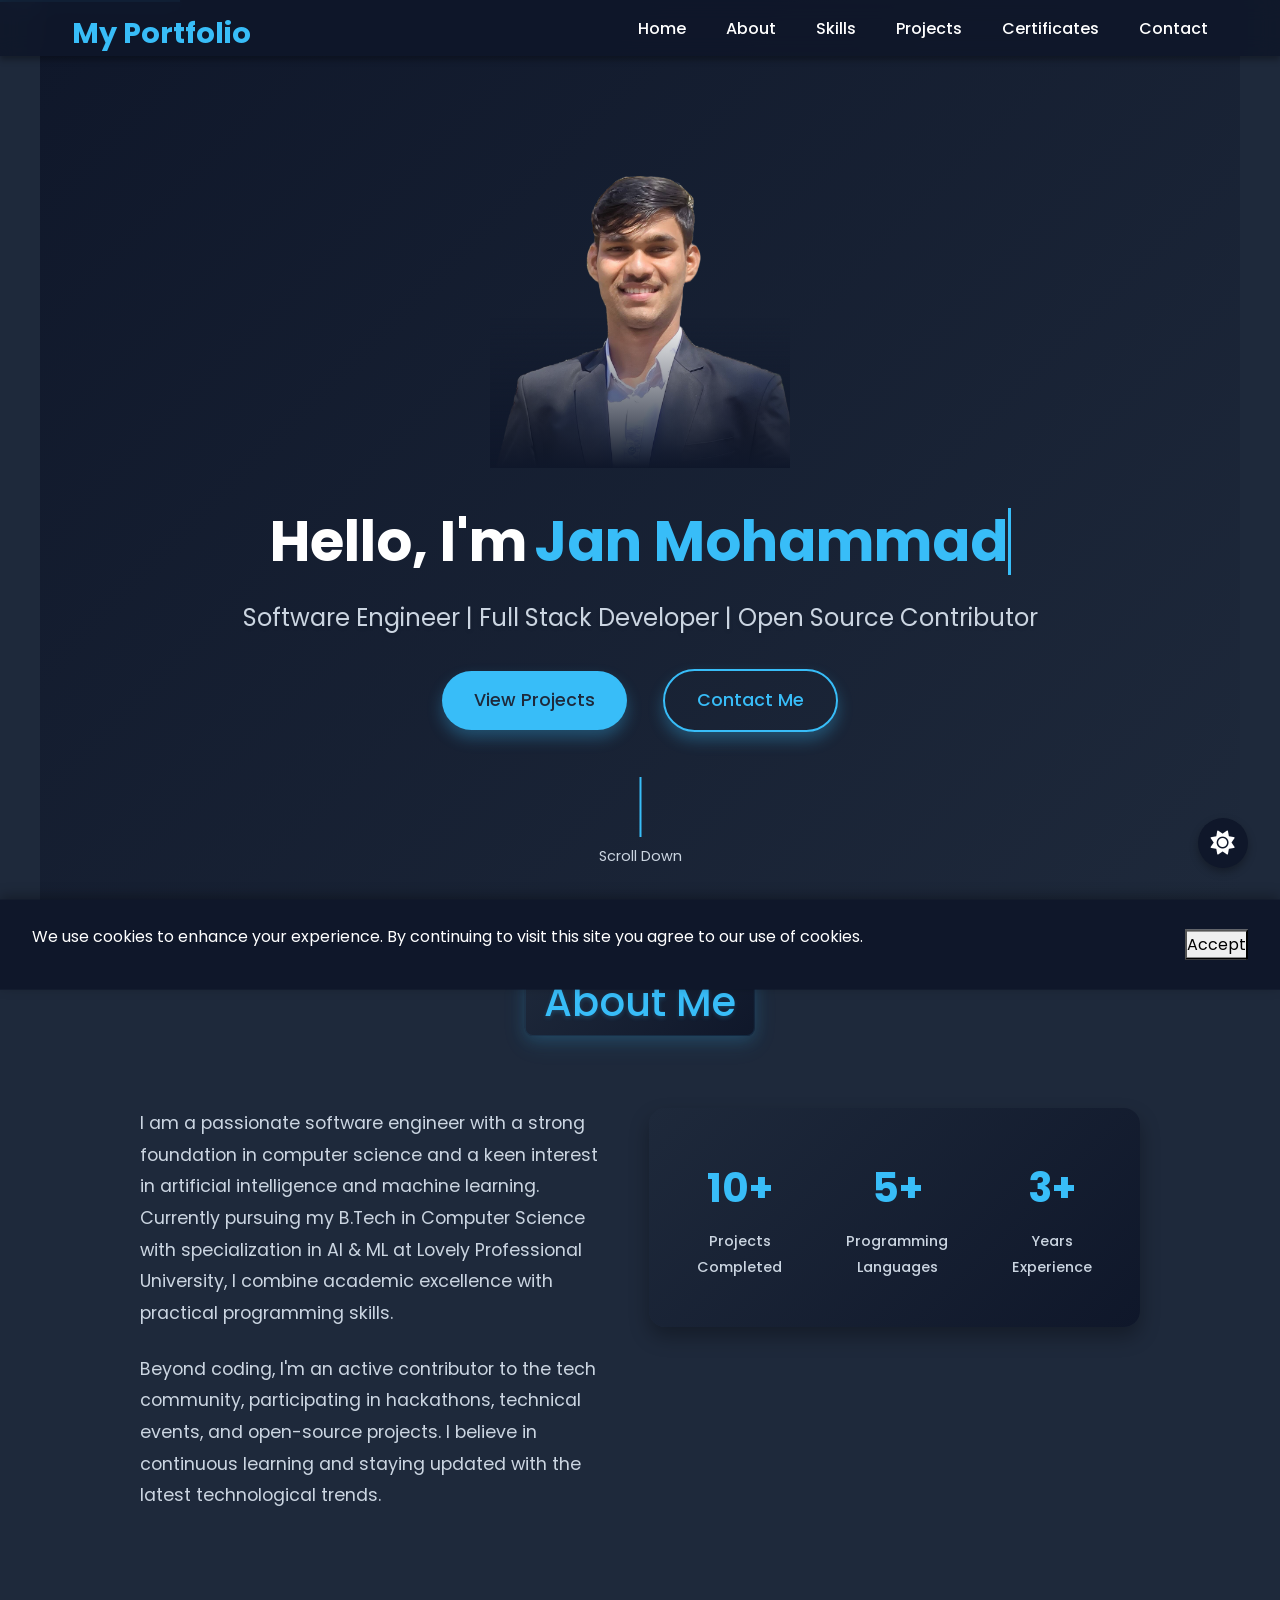
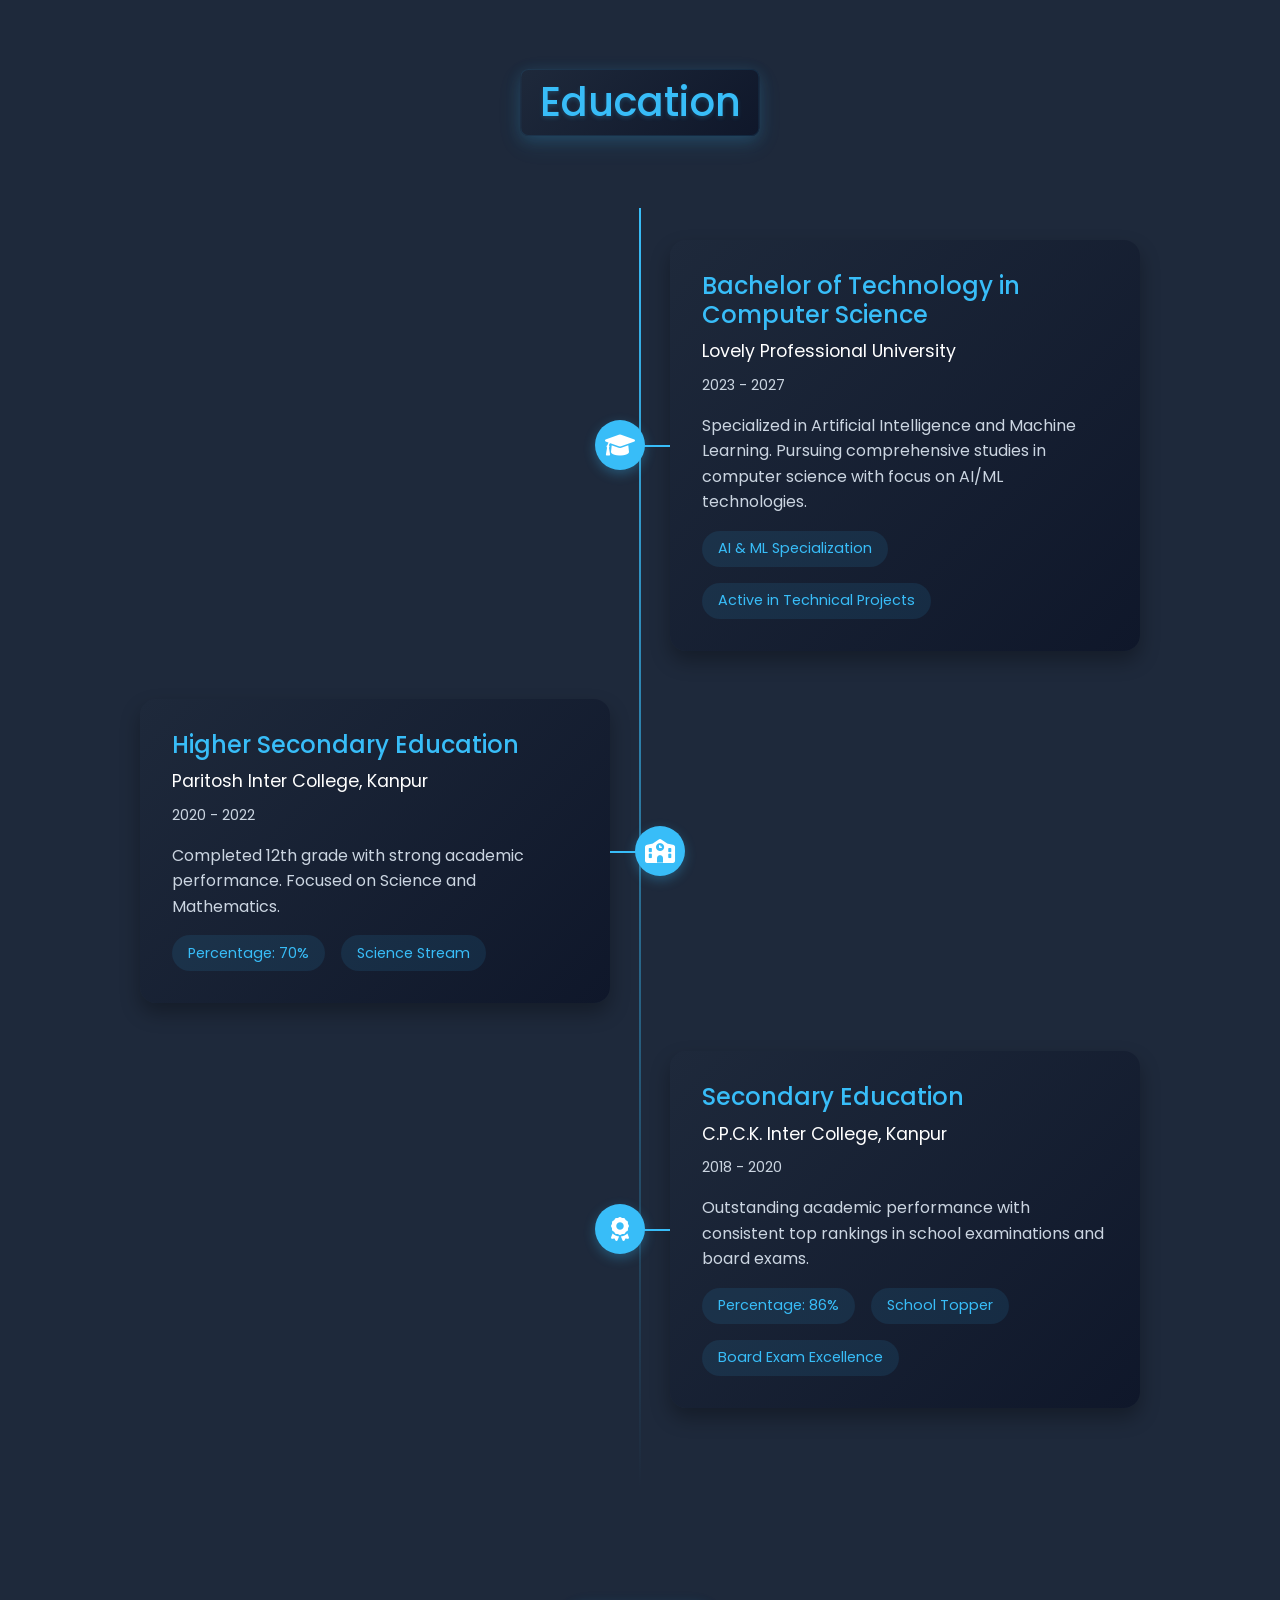
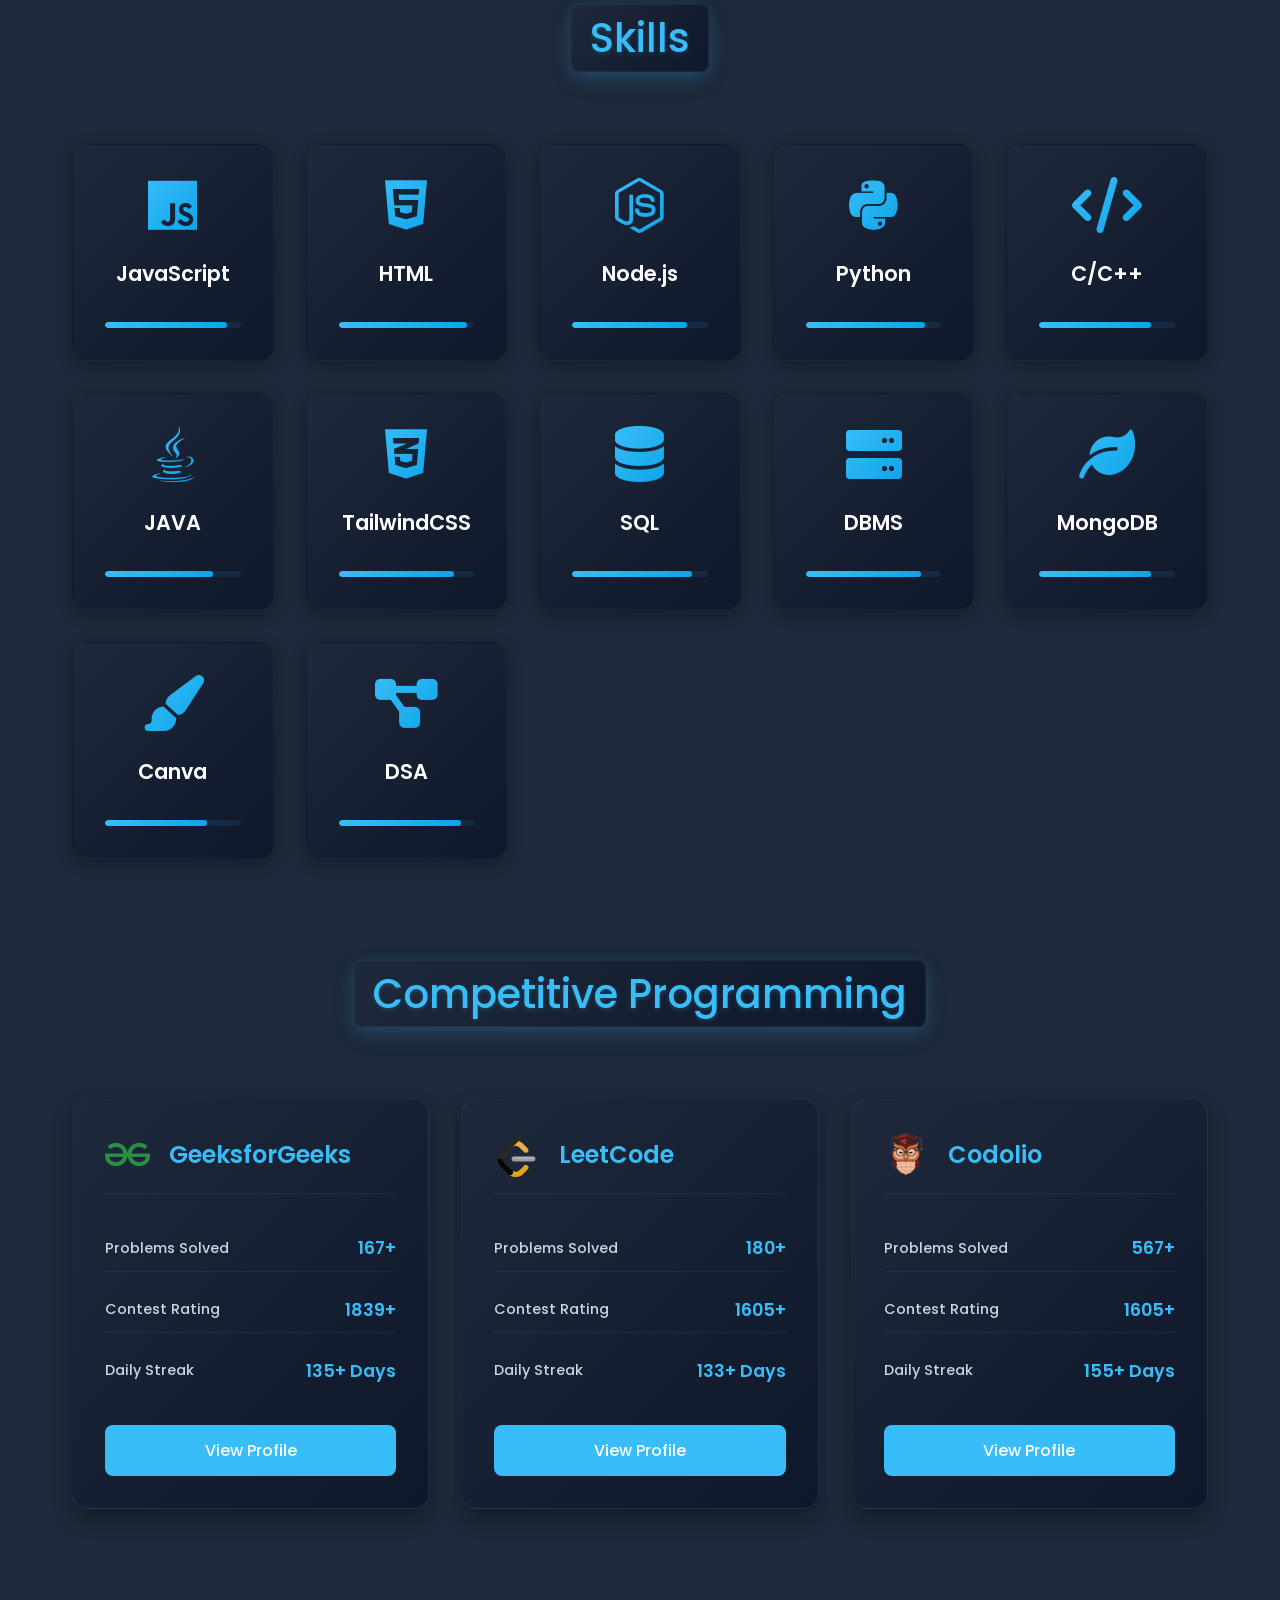
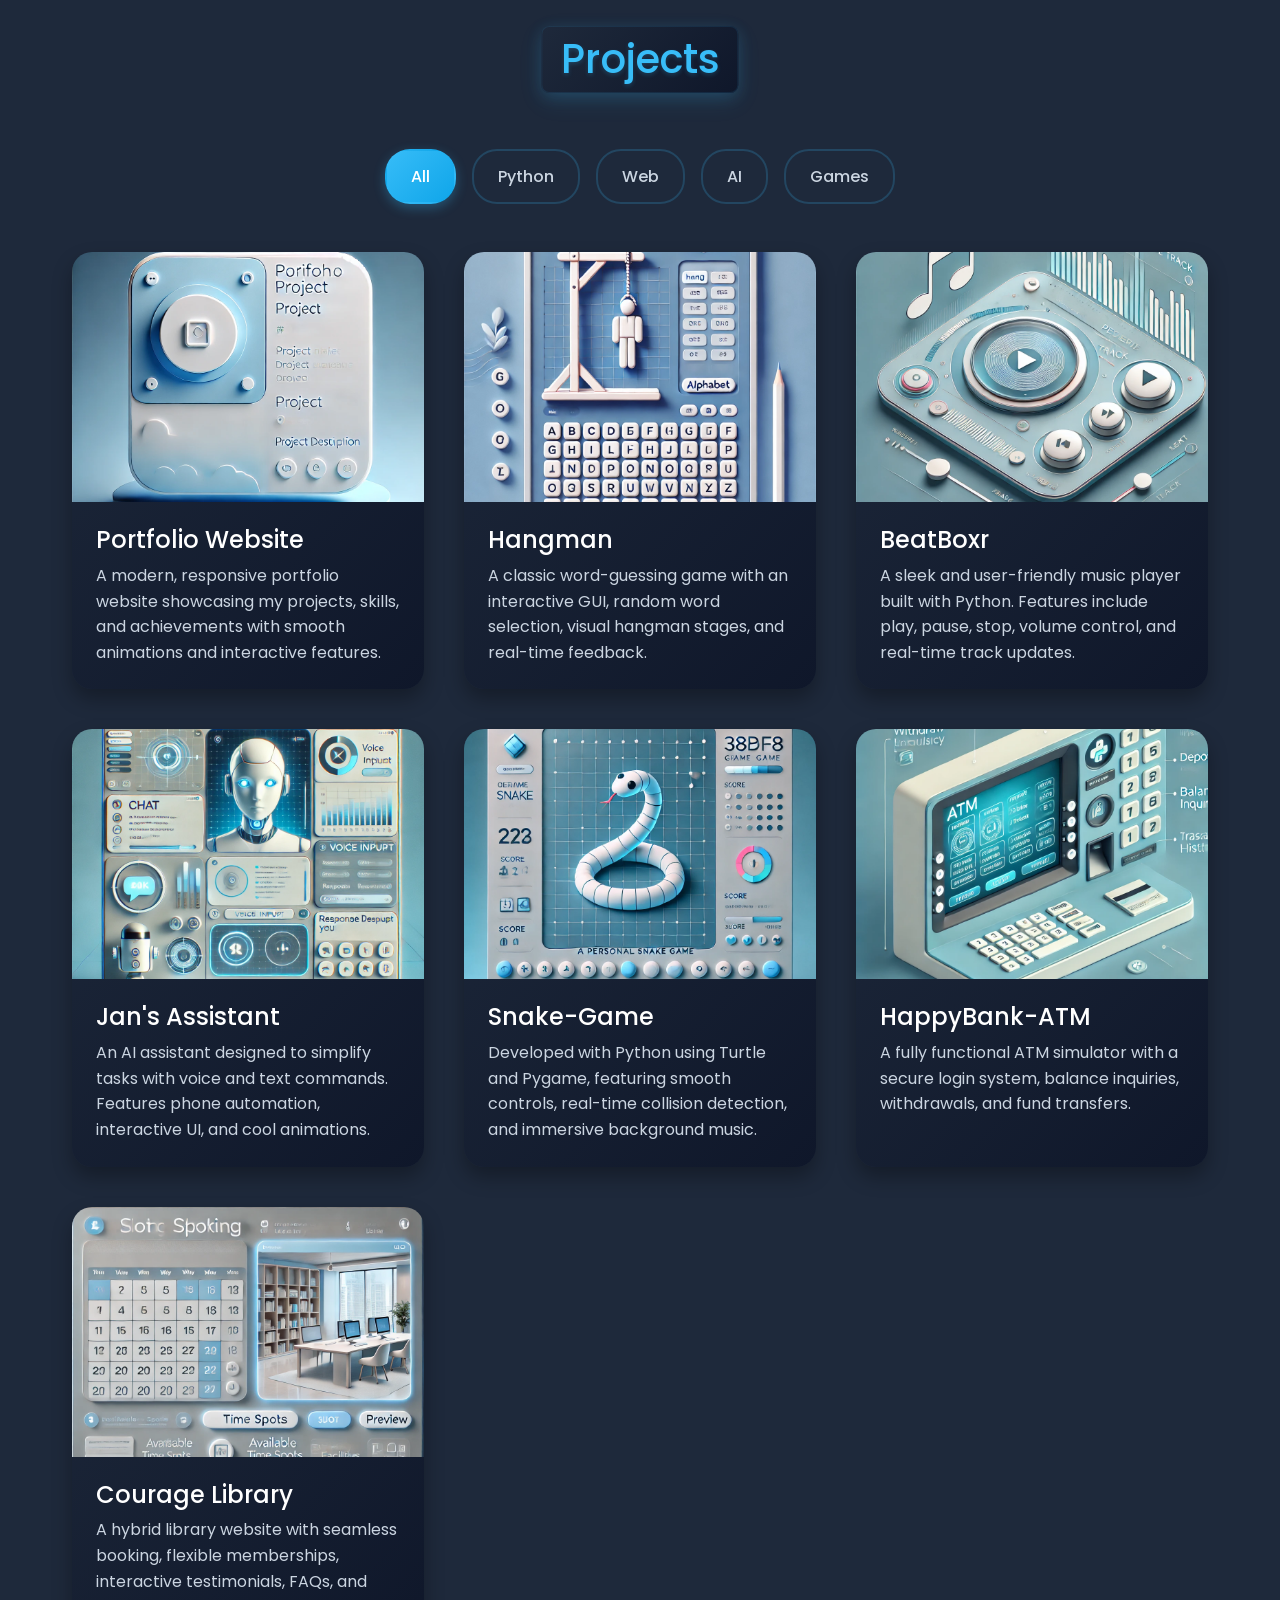
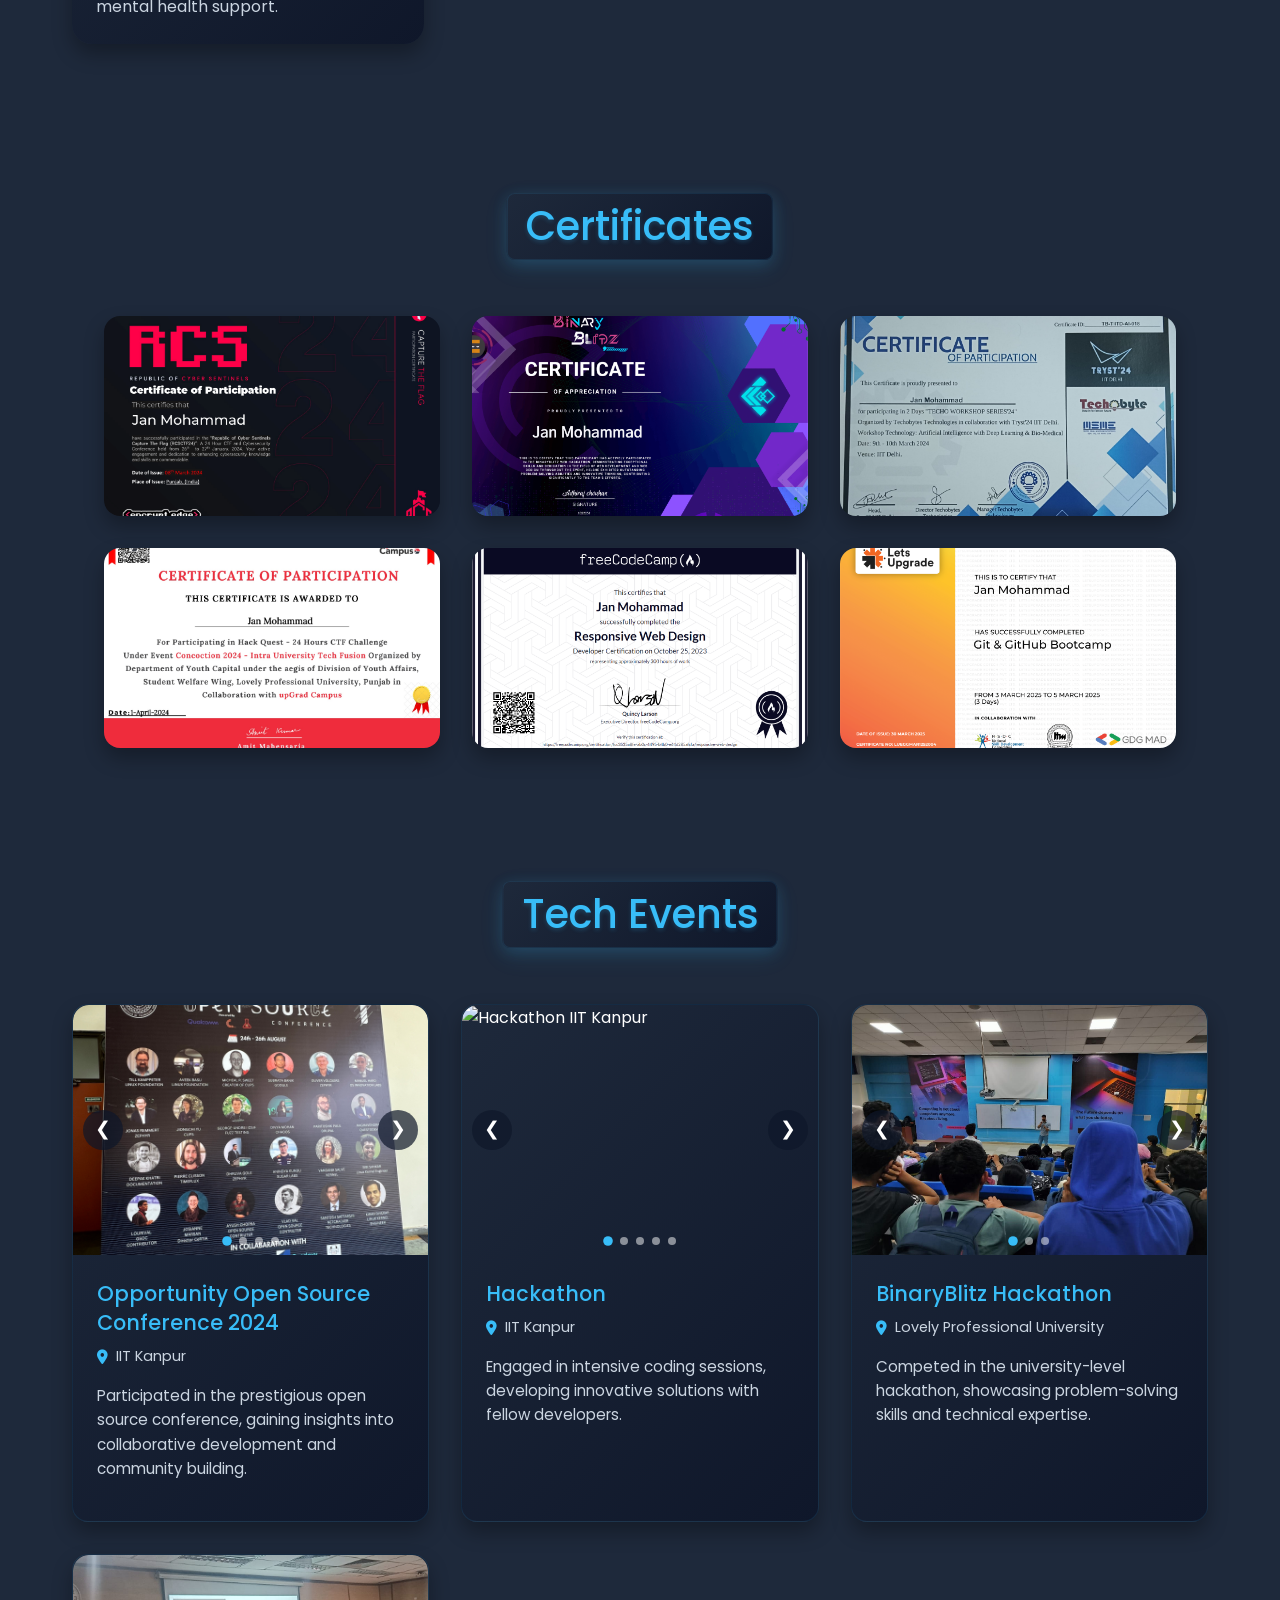
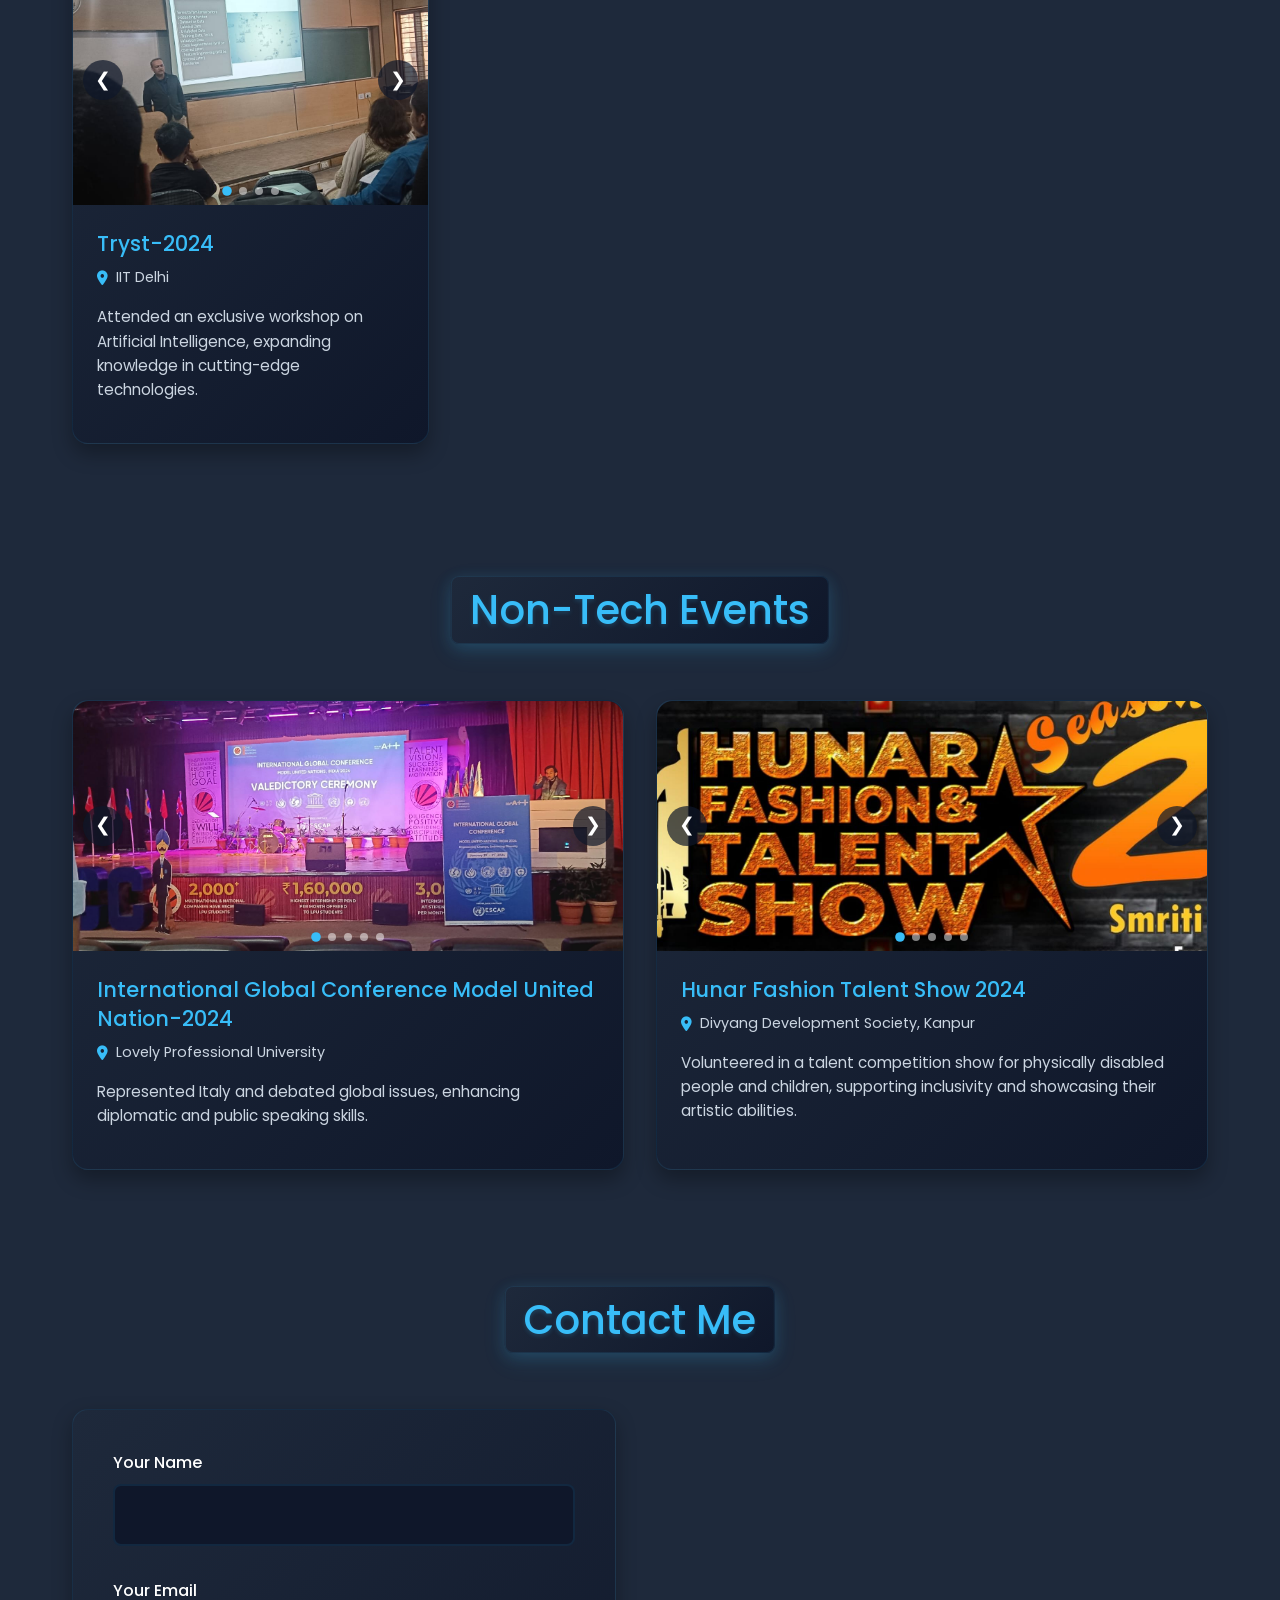
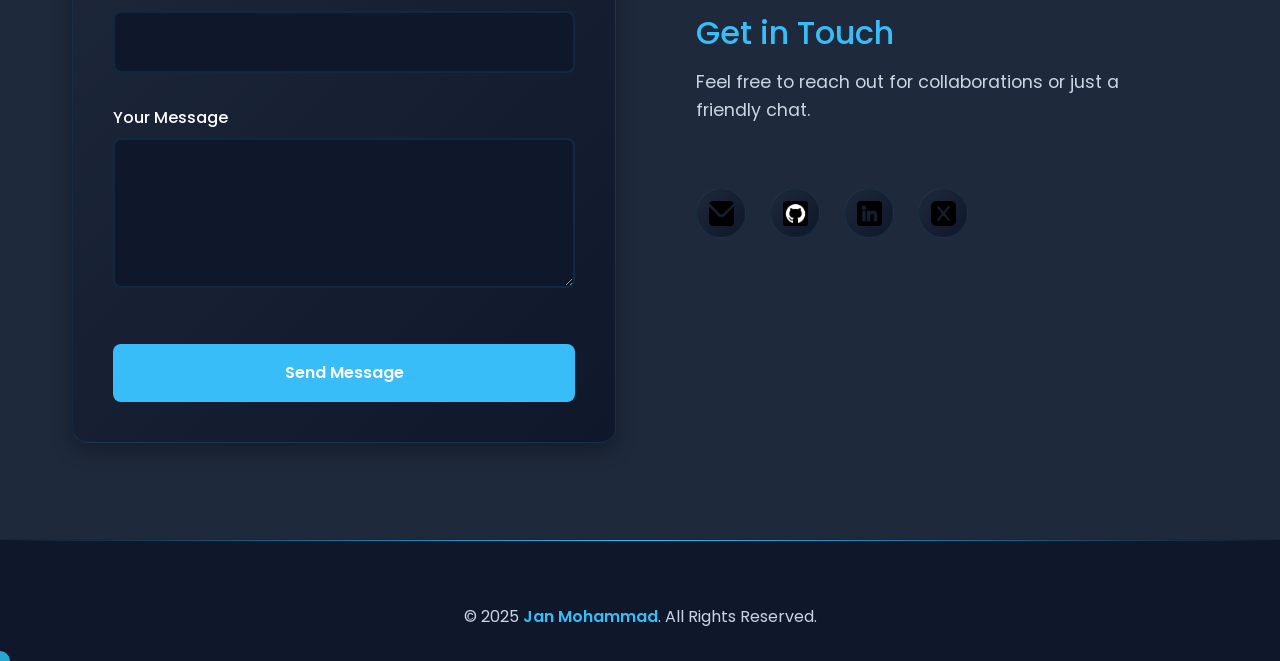
==== index.html @ 1eb8dc28 "Merge branch 'main' of https://github.com/jansiddiqui/Portfolio" ====
<!DOCTYPE html>
<html lang="en">
<head>
  <meta charset="UTF-8">
  <meta name="viewport" content="width=device-width, initial-scale=1.0">
  <meta name="description" content="Jan Mohammad - Software Engineer | Full Stack Developer | Open Source Contributor. View my portfolio of projects and skills.">
  <meta name="keywords" content="software engineer, full stack developer, portfolio, web development, competitive programming">
  <meta name="author" content="Jan Mohammad">

  <!-- For google search engine console -->
  <meta name="google-site-verification" content="kaSDmhHzz7gstA7g3htdGAvnoKtw3sKwZBqr9SvGSiY" />
  
  <!-- Open Graph / Social Media Meta Tags -->
  <meta property="og:title" content="Jan Mohammad - Software Engineer">
  <meta property="og:description" content="Software Engineer | Full Stack Developer | Open Source Contributor | Competitive Programmer">
  <meta property="og:image" content="Image/loo1.png">
  <meta property="og:url" content="https://jansiddiqui.github.io/portfolio/">
  
  <!-- Twitter Card Meta Tags -->
  <meta name="twitter:card" content="summary_large_image">
  <meta name="twitter:title" content="Jan Mohammad - Software Engineer">
  <meta name="twitter:description" content="Software Engineer | Full Stack Developer | Open Source Contributor | Competitive Programmer">
  <meta name="twitter:image" content="Image/loo1.png">
  
  <!-- Additional Meta Tags -->
  <meta name="theme-color" content="#38bdf8">
  <meta name="robots" content="index, follow">
  <meta name="language" content="English">
  <meta name="revisit-after" content="7 days">
  <meta name="generator" content="HTML5">
  
  <!-- Preload Critical Resources -->
  <link rel="preload" href="styles.css" as="style">
  <link rel="preload" href="script.js" as="script">
  <link rel="preload" href="../Image/loo1.png" as="image">
  
  <!-- Favicon -->
  <link rel="icon" href="../Image/loo1.png" type="image/x-icon">
  <link rel="apple-touch-icon" href="../Image/loo1.png">
  <link rel="manifest" href="manifest.json">
  
  <!-- Stylesheets -->
  <link href="https://cdn.jsdelivr.net/npm/bootstrap@5.3.0/dist/css/bootstrap.min.css" rel="stylesheet"
        integrity="sha384-9ndCyUaIbzAi2FUVXJi0CjmCapSmO7SnpJef0486qhLnuZ2cdeRhO02iuK6FUUVM" crossorigin="anonymous">
  <link href="https://fonts.googleapis.com/css2?family=Poppins:wght@300;400;500;600;700&display=swap" rel="stylesheet">
  <link rel="stylesheet" href="https://cdnjs.cloudflare.com/ajax/libs/font-awesome/6.0.0/css/all.min.css">
  <link rel="stylesheet" href="styles.css">
  
  <!-- Scripts -->
  <script src="https://cdn.jsdelivr.net/particles.js/2.0.0/particles.min.js"></script>
  <script src="https://cdn.jsdelivr.net/npm/bootstrap@5.3.0/dist/js/bootstrap.bundle.min.js"
          integrity="sha384-geWF76RCwLtnZ8qwWowPQNguL3RmwHVBC9FhGdlKrxdiJJigb/j/68SIy3Te4Bkz"
          crossorigin="anonymous"></script>
  <script src="script.js"></script>
  
  <title>Jan Mohammad - Software Engineer</title>
</head>
<body>
  <!-- Skip Link for Accessibility -->
  <a href="#main-content" class="skip-link">Skip to main content</a>

  <!-- Cookie Consent Banner -->
  <div class="cookie-consent" role="dialog" aria-label="Cookie consent">
    <p>We use cookies to enhance your experience. By continuing to visit this site you agree to our use of cookies.</p>
    <button onclick="acceptCookies()" aria-label="Accept cookies">Accept</button>
  </div>

  <!-- Header -->
    <header>
    <nav role="navigation" aria-label="Main navigation">
      <h1 role="banner">My Portfolio</h1>
      <button class="navbar-toggle" aria-expanded="false" aria-controls="nav-menu" aria-label="Toggle navigation menu">
            <div></div>
            <div></div>
            <div></div>
      </button>
      <ul id="nav-menu" role="menu">
        <li role="none"><a href="#hero" role="menuitem">Home</a></li>
        <li role="none"><a href="#about" role="menuitem">About</a></li>
        <li role="none"><a href="#skills" role="menuitem">Skills</a></li>
        <li role="none"><a href="#projects" role="menuitem">Projects</a></li>
        <li role="none"><a href="#certificates" role="menuitem">Certificates</a></li>
        <li role="none"><a href="#contact" role="menuitem">Contact</a></li>
          </ul>
        </nav>
      </header>

  <!-- Main Content -->
  <main id="main-content">
    <!-- Hero Section -->
    <section id="hero" aria-label="Introduction">
      <div>
        <div class="profile-image">
          <img src="Image/profile1.png" alt="Jan Mohammad's profile picture">
        </div>
        <h1>Hello, I'm <span class="typewriter">Jan Mohammad</span></h1>
        <p>Software Engineer | Full Stack Developer | Open Source Contributor</p>
        <div class="hero-buttons">
          <a href="#projects" class="btn" aria-label="View my projects">View Projects</a>
          <a href="#contact" class="btn btn-hire" aria-label="Contact me">Contact Me</a>
        </div>
      </div>
      <div class="scroll-indicator">
        <span>Scroll Down</span>
      </div>
    </section>

    <!-- About Section -->
    <section id="about" aria-label="About me">
      <h2>About Me</h2>
      <div class="about-content">
        <div class="about-text">
          <p>I am a passionate software engineer with a strong foundation in computer science and a keen interest in artificial intelligence and machine learning. Currently pursuing my B.Tech in Computer Science with specialization in AI & ML at Lovely Professional University, I combine academic excellence with practical programming skills.</p>
          <p>Beyond coding, I'm an active contributor to the tech community, participating in hackathons, technical events, and open-source projects. I believe in continuous learning and staying updated with the latest technological trends.</p>
        </div>
        <div class="about-stats">
          <div class="stat-item">
            <span class="stat-number">10+</span>
            <span class="stat-label">Projects Completed</span>
          </div>
          <div class="stat-item">
            <span class="stat-number">5+</span>
            <span class="stat-label">Programming Languages</span>
          </div>
          <div class="stat-item">
            <span class="stat-number">3+</span>
            <span class="stat-label">Years Experience</span>
          </div>
      </div>
    </div>
  </section>

    <!-- Education Section -->
    <section id="education" aria-label="My education">
      <h2>Education</h2>
      <div class="education-timeline">
        <div class="education-card" role="article">
          <div class="education-icon">
            <i class="fas fa-graduation-cap"></i>
          </div>
          <div class="education-content">
            <h3>Bachelor of Technology in Computer Science</h3>
            <p class="institution">Lovely Professional University</p>
            <p class="duration">2023 - 2027</p>
            <p class="description">Specialized in Artificial Intelligence and Machine Learning. Pursuing comprehensive studies in computer science with focus on AI/ML technologies.</p>
            <div class="education-details">
              <span class="specialization">AI & ML Specialization</span>
              <span class="achievements">Active in Technical Projects</span>
            </div>
          </div>
        </div>
        <div class="education-card" role="article">
          <div class="education-icon">
            <i class="fas fa-school"></i>
          </div>
          <div class="education-content">
            <h3>Higher Secondary Education</h3>
            <p class="institution">Paritosh Inter College, Kanpur</p>
            <p class="duration">2020 - 2022</p>
            <p class="description">Completed 12th grade with strong academic performance. Focused on Science and Mathematics.</p>
            <div class="education-details">
              <span class="percentage">Percentage: 70%</span>
              <span class="achievements">Science Stream</span>
            </div>
          </div>
        </div>
        <div class="education-card" role="article">
          <div class="education-icon">
            <i class="fas fa-award"></i>
          </div>
          <div class="education-content">
            <h3>Secondary Education</h3>
            <p class="institution">C.P.C.K. Inter College, Kanpur</p>
            <p class="duration">2018 - 2020</p>
            <p class="description">Outstanding academic performance with consistent top rankings in school examinations and board exams.</p>
            <div class="education-details">
              <span class="percentage">Percentage: 86%</span>
              <span class="achievements">School Topper</span>
              <span class="achievements">Board Exam Excellence</span>
            </div>
          </div>
        </div>
      </div>
  </section>

    <!-- Skills Section -->
    <section id="skills" aria-label="My skills">
    <h2>Skills</h2>
    <div class="skills-grid">
        <div class="skill-card" role="listitem">
          <i class="fab fa-js skill-icon" aria-hidden="true"></i>
          <span class="skill-name">JavaScript</span>
          <div class="skill-level" role="progressbar" aria-valuenow="90" aria-valuemin="0" aria-valuemax="100">
            <div class="skill-progress" data-progress="90"></div>
          </div>
        </div>
        <div class="skill-card" role="listitem">
          <i class="fab fa-html5 skill-icon" aria-hidden="true"></i>
          <span class="skill-name">HTML</span>
          <div class="skill-level" role="progressbar" aria-valuenow="95" aria-valuemin="0" aria-valuemax="100">
            <div class="skill-progress" data-progress="95"></div>
          </div>
        </div>
        <div class="skill-card" role="listitem">
          <i class="fab fa-node-js skill-icon" aria-hidden="true"></i>
          <span class="skill-name">Node.js</span>
          <div class="skill-level" role="progressbar" aria-valuenow="85" aria-valuemin="0" aria-valuemax="100">
            <div class="skill-progress" data-progress="85"></div>
          </div>
        </div>
        <div class="skill-card" role="listitem">
          <i class="fab fa-python skill-icon" aria-hidden="true"></i>
          <span class="skill-name">Python</span>
          <div class="skill-level" role="progressbar" aria-valuenow="88" aria-valuemin="0" aria-valuemax="100">
            <div class="skill-progress" data-progress="88"></div>
          </div>
        </div>
        <div class="skill-card" role="listitem">
          <i class="fas fa-code skill-icon" aria-hidden="true"></i>
          <span class="skill-name">C/C++</span>
          <div class="skill-level" role="progressbar" aria-valuenow="82" aria-valuemin="0" aria-valuemax="100">
            <div class="skill-progress" data-progress="82"></div>
          </div>
        </div>
        <div class="skill-card" role="listitem">
          <i class="fab fa-java skill-icon" aria-hidden="true"></i>
          <span class="skill-name">JAVA</span>
          <div class="skill-level" role="progressbar" aria-valuenow="80" aria-valuemin="0" aria-valuemax="100">
            <div class="skill-progress" data-progress="80"></div>
          </div>
        </div>
        <div class="skill-card" role="listitem">
          <i class="fab fa-css3-alt skill-icon" aria-hidden="true"></i>
          <span class="skill-name">TailwindCSS</span>
          <div class="skill-level" role="progressbar" aria-valuenow="85" aria-valuemin="0" aria-valuemax="100">
            <div class="skill-progress" data-progress="85"></div>
          </div>
        </div>
        <div class="skill-card" role="listitem">
          <i class="fas fa-database skill-icon" aria-hidden="true"></i>
          <span class="skill-name">SQL</span>
          <div class="skill-level" role="progressbar" aria-valuenow="88" aria-valuemin="0" aria-valuemax="100">
            <div class="skill-progress" data-progress="88"></div>
          </div>
        </div>
        <div class="skill-card" role="listitem">
          <i class="fas fa-server skill-icon" aria-hidden="true"></i>
          <span class="skill-name">DBMS</span>
          <div class="skill-level" role="progressbar" aria-valuenow="85" aria-valuemin="0" aria-valuemax="100">
            <div class="skill-progress" data-progress="85"></div>
          </div>
        </div>
        <div class="skill-card" role="listitem">
          <i class="fas fa-leaf skill-icon" aria-hidden="true"></i>
          <span class="skill-name">MongoDB</span>
          <div class="skill-level" role="progressbar" aria-valuenow="82" aria-valuemin="0" aria-valuemax="100">
            <div class="skill-progress" data-progress="82"></div>
          </div>
        </div>
        <div class="skill-card" role="listitem">
          <i class="fas fa-paint-brush skill-icon" aria-hidden="true"></i>
          <span class="skill-name">Canva</span>
          <div class="skill-level" role="progressbar" aria-valuenow="75" aria-valuemin="0" aria-valuemax="100">
            <div class="skill-progress" data-progress="75"></div>
          </div>
        </div>
        <div class="skill-card" role="listitem">
          <i class="fas fa-project-diagram skill-icon" aria-hidden="true"></i>
          <span class="skill-name">DSA</span>
          <div class="skill-level" role="progressbar" aria-valuenow="90" aria-valuemin="0" aria-valuemax="100">
            <div class="skill-progress" data-progress="90"></div>
          </div>
        </div>
    </div>
  </section>

    <!-- Competitive Programming Section -->
    <section id="competitive-programming" aria-label="My competitive programming profiles">
      <h2>Competitive Programming</h2>
      <div class="cp-profiles">
        <div class="cp-card" role="article">
          <div class="cp-header">
            <img src="Image/gfg.png" alt="GeeksforGeeks Logo" class="cp-logo">
            <h3>GeeksforGeeks</h3>
          </div>
          <div class="cp-stats">
            <div class="stat-row">
              <span class="stat-label">Problems Solved</span>
              <span class="stat-value">167+</span>
            </div>
            <div class="stat-row">
              <span class="stat-label">Contest Rating</span>
              <span class="stat-value">1839+</span>
            </div>
            <div class="stat-row">
              <span class="stat-label">Daily Streak</span>
              <span class="stat-value">135+ Days</span>
            </div>
          </div>
          <a href="https://www.geeksforgeeks.org/user/jansiddiqui/" target="_blank" class="cp-link">View Profile</a>
        </div>

        <div class="cp-card" role="article">
          <div class="cp-header">
            <img src="Image/leetcode.png" alt="LeetCode Logo" class="cp-logo">
            <h3>LeetCode</h3>
          </div>
          <div class="cp-stats">
            <div class="stat-row">
              <span class="stat-label">Problems Solved</span>
              <span class="stat-value">180+</span>
            </div>
            <div class="stat-row">
              <span class="stat-label">Contest Rating</span>
              <span class="stat-value">1605+</span>
            </div>
            <div class="stat-row">
              <span class="stat-label">Daily Streak</span>
              <span class="stat-value">133+ Days</span>
            </div>
          </div>
          <a href="https://leetcode.com/u/Jan-11/" target="_blank" class="cp-link">View Profile</a>
        </div>

        <div class="cp-card" role="article">
          <div class="cp-header">
            <img src="../Image/codolio.png" alt="Codolio Logo" class="cp-logo">
            <h3>Codolio</h3>
          </div>
          <div class="cp-stats">
            <div class="stat-row">
              <span class="stat-label">Problems Solved</span>
              <span class="stat-value">567+</span>
            </div>
            <div class="stat-row">
              <span class="stat-label">Contest Rating</span>
              <span class="stat-value">1605+</span>
            </div>
            <div class="stat-row">
              <span class="stat-label">Daily Streak</span>
              <span class="stat-value">155+ Days</span>
            </div>
          </div>
          <a href="https://codolio.com/profile/jansiddiaui" target="_blank" class="cp-link">View Profile</a>
        </div>
    </div>
</section>

    <!-- Projects Section -->
    <section id="projects" aria-label="My projects">
    <h2>Projects</h2>
      <div class="project-filters" role="group" aria-label="Project filters">
        <button class="filter-btn active" data-filter="all" aria-pressed="true">All</button>
        <button class="filter-btn" data-filter="python">Python</button>
        <button class="filter-btn" data-filter="web">Web</button>
        <button class="filter-btn" data-filter="ai">AI</button>
        <button class="filter-btn" data-filter="game">Games</button>
      </div>
      <div class="projects-grid">
        <div class="project-card" data-category="web" role="article">
          <img src="Image/portfolio.png" alt="Portfolio Website Screenshot" loading="lazy">
          <h3>Portfolio Website</h3>
          <p>A modern, responsive portfolio website showcasing my projects, skills, and achievements with smooth animations and interactive features.</p>
          <div class="project-overlay" role="dialog" aria-label="Project details">
            <h4>Portfolio Website</h4>
            <p>Built with HTML5, CSS3, and JavaScript, featuring modern design principles and accessibility features.</p>
            <div class="tech-stack" role="list">
              <span role="listitem">HTML5</span>
              <span role="listitem">CSS3</span>
              <span role="listitem">JavaScript</span>
            </div>
            <div class="project-links" role="list">
              <a href="https://portfolio-six-ashy-46.vercel.app/" target="_blank" rel="noopener noreferrer">Live Link</a>
              <a href="https://github.com/jansiddiqui/portfolio" target="_blank" rel="noopener noreferrer">GitHub</a>
            </div>
          </div>
        </div>
        <div class="project-card" data-category="game" role="article">
          <img src="Image/hang.png" alt="Hangman Game Screenshot - A word-guessing game with interactive GUI" loading="lazy">
          <h3>Hangman</h3>
          <p>A classic word-guessing game with an interactive GUI, random word selection, visual hangman stages, and real-time feedback.</p>
          <div class="project-overlay" role="dialog" aria-label="Project details">
            <h4>Hangman Game</h4>
            <p>Built using Python and Tkinter for a fun gaming experience.</p>
            <div class="tech-stack" role="list">
              <span role="listitem">Python</span>
              <span role="listitem">Tkinter</span>
              <span role="listitem">GUI</span>
            </div>
            <div class="project-links" role="list">
              <a href="https://www.linkedin.com/posts/jan-mohammad-sidd786_python-gamedevelopment-tkinter-activity-7212079045654511616-zw34" target="_blank" rel="noopener noreferrer">View Demo</a>
              <a href="https://github.com/jansiddiqui/CodeAlpha_Hangman_game" target="_blank" rel="noopener noreferrer">GitHub</a>
            </div>
          </div>
        </div>
        <div class="project-card" data-category="game" role="article">
          <img src="Image/music.png" alt="BeatBoxr Music Player Screenshot" loading="lazy">
          <h3>BeatBoxr</h3>
          <p>A sleek and user-friendly music player built with Python. Features include play, pause, stop, volume control, and real-time track updates.</p>
          <div class="project-overlay" role="dialog" aria-label="Project details">
            <h4>BeatBoxr Music Player</h4>
            <p>Built using pygame, tkinter, PIL, and mutagen for a complete music experience.</p>
            <div class="tech-stack" role="list">
              <span role="listitem">Python</span>
              <span role="listitem">Pygame</span>
              <span role="listitem">Tkinter</span>
            </div>
            <div class="project-links" role="list">
              <a href="https://www.linkedin.com/posts/jan-mohammad-sidd786_digitalbhem-beatboxr-python-activity-7194681924638978049-xZzt" target="_blank" rel="noopener noreferrer">View Demo</a>
              <a href="https://github.com/jansiddiqui/DIGIBHEM_BeatBoxr_Music_Player" target="_blank" rel="noopener noreferrer">GitHub</a>
            </div>
          </div>
        </div>
        <div class="project-card" data-category="ai" role="article">
          <img src="Image/assiss.png" alt="Jan's Assistant AI Project Screenshot" loading="lazy">
          <h3>Jan's Assistant</h3>
          <p>An AI assistant designed to simplify tasks with voice and text commands. Features phone automation, interactive UI, and cool animations.</p>
          <div class="project-overlay" role="dialog" aria-label="Project details">
            <h4>Jan's Assistant</h4>
            <p>Built using Python, JavaScript, and Eel for a seamless experience.</p>
            <div class="tech-stack" role="list">
              <span role="listitem">Python</span>
              <span role="listitem">JavaScript</span>
              <span role="listitem">Eel</span>
            </div>
            <div class="project-links" role="list">
              <a href="https://www.linkedin.com/posts/jan-mohammad-sidd786_projects-ai-artificialintelligence-activity-7216854767476572162-10xo" target="_blank" rel="noopener noreferrer">View Demo</a>
              <a href="https://github.com/jansiddiqui/Jan-Assistant" target="_blank" rel="noopener noreferrer">GitHub</a>
            </div>
          </div>
        </div>
        <div class="project-card" data-category="game" role="article">
          <img src="Image/snake.png" alt="Snake Game Screenshot" loading="lazy">
          <h3>Snake-Game</h3>
          <p>Developed with Python using Turtle and Pygame, featuring smooth controls, real-time collision detection, and immersive background music.</p>
          <div class="project-overlay" role="dialog" aria-label="Project details">
            <h4>Snake Game</h4>
            <p>Built using Python, Turtle, and Pygame for an engaging gaming experience.</p>
            <div class="tech-stack" role="list">
              <span role="listitem">Python</span>
              <span role="listitem">Turtle</span>
              <span role="listitem">Pygame</span>
            </div>
            <div class="project-links" role="list">
              <a href="https://www.linkedin.com/posts/jan-mohammad-sidd786_digitalbhem-internship-python-activity-7194738101921988608-3wJD" target="_blank" rel="noopener noreferrer">View Demo</a>
              <a href="https://github.com/jansiddiqui/DIGIBHEM_Snake_Game_Python" target="_blank" rel="noopener noreferrer">GitHub</a>
            </div>
          </div>
        </div>
        <div class="project-card" data-category="game" role="article">
          <img src="Image/atm.png" alt="HappyBank ATM Simulator Screenshot" loading="lazy">
          <h3>HappyBank-ATM</h3>
          <p>A fully functional ATM simulator with a secure login system, balance inquiries, withdrawals, and fund transfers.</p>
          <div class="project-overlay" role="dialog" aria-label="Project details">
            <h4>HappyBank ATM</h4>
            <p>Built using Python, Tkinter for GUI, and Pygame for sound effects.</p>
            <div class="tech-stack" role="list">
              <span role="listitem">Python</span>
              <span role="listitem">Tkinter</span>
              <span role="listitem">Pygame</span>
            </div>
            <div class="project-links" role="list">
              <a href="https://www.linkedin.com/posts/jan-mohammad-sidd786_python-tkinter-pygame-activity-7202955117866741762-hkOs" target="_blank" rel="noopener noreferrer">View Demo</a>
              <a href="https://github.com/jansiddiqui/OctaNet_ATM" target="_blank" rel="noopener noreferrer">GitHub</a>
            </div>
          </div>
      </div>
        <div class="project-card" data-category="web" role="article">
          <img src="Image/library.png" alt="Courage Library Website Screenshot" loading="lazy">
          <h3>Courage Library</h3>
          <p>A hybrid library website with seamless booking, flexible memberships, interactive testimonials, FAQs, and mental health support.</p>
          <div class="project-overlay" role="dialog" aria-label="Project details">
            <h4>Courage Library</h4>
            <p>Built for competitive exam aspirants with modern web technologies.</p>
            <div class="tech-stack" role="list">
              <span role="listitem">HTML</span>
              <span role="listitem">CSS</span>
              <span role="listitem">JavaScript</span>
      </div>
            <div class="project-links" role="list">
              <a href="https://www.couragelibrary.in/" target="_blank" rel="noopener noreferrer">Live Link</a>
              <a href="https://github.com/jansiddiqui/couragelibrary1.0" target="_blank" rel="noopener noreferrer">GitHub</a>
      </div>
      </div>
      </div>
    </div>
  </section>

    <!-- Certificates Section -->
    <section id="certificates" aria-label="My certificates">
    <h2>Certificates</h2>
    <div class="projects-grid">
        <div class="certificate-card" role="article">
          <img src="../Image/img1.png" alt="Certificate 1" loading="lazy">
        </div>
        <div class="certificate-card" role="article">
          <img src="../Image/img2.png" alt="Certificate 2" loading="lazy">
        </div>
        <div class="certificate-card" role="article">
          <img src="../Image/img3.jpg" alt="Certificate 3" loading="lazy">
        </div>
        <div class="certificate-card" role="article">
          <img src="../Image/img4.png" alt="Certificate 4" loading="lazy">
        </div>
        <div class="certificate-card" role="article">
          <img src="../Image/img5.png" alt="Certificate 5" loading="lazy">
        </div>
        <div class="certificate-card" role="article">
          <img src="../Image/img6.png" alt="Certificate 6" loading="lazy">
        </div>
      </div>
    </section>

    <!-- Tech Events Section -->
    <section id="tech-events" aria-label="Tech events attended">
      <h2>Tech Events</h2>
      <div class="events-container">
        <div class="events-grid">
          <div class="event-card" role="article">
            <div class="event-image-carousel">
              <div class="carousel-container">
                <img src="../Image/k3.jpg" alt="Opportunity Open Source Conference 2024" class="active">
                <img src="../Image/k1.jpg" alt="Opportunity Open Source Conference 2024">
                <img src="../Image/k2.jpg" alt="Opportunity Open Source Conference 2024">
                <img src="../Image/certificate.jpg" alt="Opportunity Open Source Conference 2024">
              </div>
              <button class="carousel-btn prev" aria-label="Previous image">❮</button>
              <button class="carousel-btn next" aria-label="Next image">❯</button>
              <div class="carousel-dots"></div>
            </div>
            <div class="event-content">
              <h4>Opportunity Open Source Conference 2024</h4>
              <p class="event-location">IIT Kanpur</p>
              <p class="event-description">Participated in the prestigious open source conference, gaining insights into collaborative development and community building.</p>
            </div>
          </div>

          <div class="event-card" role="article">
            <div class="event-image-carousel">
              <div class="carousel-container">
                <img src="../Image/h5.jpg" alt="Hackathon IIT Kanpur" class="active">
                <img src="../Image/h1.jpg" alt="Hackathon IIT Kanpur">
                <img src="../Image/h2.jpg" alt="Hackathon IIT Kanpur">
                <img src="../Image/h3.jpg" alt="Hackathon IIT Kanpur">
                <img src="../Image/h4.jpg" alt="Hackathon IIT Kanpur">
              </div>
              <button class="carousel-btn prev" aria-label="Previous image">❮</button>
              <button class="carousel-btn next" aria-label="Next image">❯</button>
              <div class="carousel-dots"></div>
            </div>
            <div class="event-content">
              <h4>Hackathon</h4>
              <p class="event-location">IIT Kanpur</p>
              <p class="event-description">Engaged in intensive coding sessions, developing innovative solutions with fellow developers.</p>
            </div>
          </div>

          <div class="event-card" role="article">
            <div class="event-image-carousel">
              <div class="carousel-container">
                <img src="../Image/bb.jpg" alt="BinaryBlitz Hackathon" class="active">
                <img src="../Image/bb1.jpg" alt="BinaryBlitz Hackathon">
                <img src="../Image/bb2.png" alt="BinaryBlitz Hackathon">
              </div>
              <button class="carousel-btn prev" aria-label="Previous image">❮</button>
              <button class="carousel-btn next" aria-label="Next image">❯</button>
              <div class="carousel-dots"></div>
            </div>
            <div class="event-content">
              <h4>BinaryBlitz Hackathon</h4>
              <p class="event-location">Lovely Professional University</p>
              <p class="event-description">Competed in the university-level hackathon, showcasing problem-solving skills and technical expertise.</p>
            </div>
          </div>

          <div class="event-card" role="article">
            <div class="event-image-carousel">
              <div class="carousel-container">
                <img src="../Image/d0.jpg" alt="Tryst-2024 IIT Delhi" class="active">
                <img src="../Image/d.jpg" alt="Tryst-2024 IIT Delhi">
                <img src="../Image/d1.jpg" alt="Tryst-2024 IIT Delhi">
                <img src="../Image/d2.jpg" alt="Tryst-2024 IIT Delhi">
              </div>
              <button class="carousel-btn prev" aria-label="Previous image">❮</button>
              <button class="carousel-btn next" aria-label="Next image">❯</button>
              <div class="carousel-dots"></div>
            </div>
            <div class="event-content">
              <h4>Tryst-2024</h4>
              <p class="event-location">IIT Delhi</p>
              <p class="event-description">Attended an exclusive workshop on Artificial Intelligence, expanding knowledge in cutting-edge technologies.</p>
            </div>
          </div>
        </div>
      </div>
    </section>

    <!-- Non-Tech Events Section -->
    <section id="non-tech-events" aria-label="Non-tech events attended">
      <h2>Non-Tech Events</h2>
      <div class="events-container">
        <div class="events-grid">
          <div class="event-card" role="article">
            <div class="event-image-carousel">
              <div class="carousel-container">
                <img src="../Image/IGC0.jpg" alt="International Global Conference Model United Nation-2024" class="active">
                <img src="../Image/IGC.jpg" alt="International Global Conference Model United Nation-2024">
                <img src="../Image/IGC1.jpg" alt="International Global Conference Model United Nation-2024">
                <img src="../Image/IGC2.jpg" alt="International Global Conference Model United Nation-2024">
                <img src="../Image/IGC3.jpg" alt="International Global Conference Model United Nation-2024">
              </div>
              <button class="carousel-btn prev" aria-label="Previous image">❮</button>
              <button class="carousel-btn next" aria-label="Next image">❯</button>
              <div class="carousel-dots"></div>
            </div>
            <div class="event-content">
              <h4>International Global Conference Model United Nation-2024</h4>
              <p class="event-location">Lovely Professional University</p>
              <p class="event-description">Represented Italy and debated global issues, enhancing diplomatic and public speaking skills.</p>
            </div>
          </div>
          <div class="event-card" data-category="non-tech">
            <div class="event-image-carousel">
              <div class="carousel-container">
                <img src="../Image/f.jpg" alt="Hunar Fashion Talent Show 2024" loading="lazy" class="active">
                <img src="../Image/f1.jpg" alt="Hunar Fashion Talent Show 2024" loading="lazy">
                <img src="../Image/f2.jpeg" alt="Hunar Fashion Talent Show 2024" loading="lazy">
                <img src="../Image/f3.jpeg" alt="Hunar Fashion Talent Show 2024" loading="lazy">
                <img src="../Image/f4.jpg" alt="Hunar Fashion Talent Show 2024" loading="lazy">
              </div>
              <button class="carousel-btn prev" aria-label="Previous image">❮</button>
              <button class="carousel-btn next" aria-label="Next image">❯</button>
              <div class="carousel-dots"></div>
            </div>
            <div class="event-content">
              <h4>Hunar Fashion Talent Show 2024</h4>
              <div class="event-location">Divyang Development Society, Kanpur</div>
              <p class="event-description">Volunteered in a talent competition show for physically disabled people and children, supporting inclusivity and showcasing their artistic abilities.</p>
            </div>
      </div>
      </div>
    </div>
  </section>

    <!-- Contact Section -->
    <section id="contact" aria-label="Contact me">
    <h2>Contact Me</h2>
    <div class="contact-container">
        <div class="column left">
          <form id="contactForm" action="https://formspree.io/f/xkgjojeg" method="POST" role="form" aria-label="Contact form">
            <div class="form-group">
              <label for="name">Your Name</label>
              <input type="text" id="name" name="name" required aria-required="true" aria-describedby="name-error">
              <div id="name-error" class="error-message" role="alert">Please enter your name</div>
            </div>
            <div class="form-group">
              <label for="email">Your Email</label>
              <input type="email" id="email" name="email" required aria-required="true" aria-describedby="email-error">
              <div id="email-error" class="error-message" role="alert">Please enter a valid email address</div>
            </div>
            <div class="form-group">
              <label for="message">Your Message</label>
              <textarea id="message" name="message" required aria-required="true" aria-describedby="message-error"></textarea>
              <div id="message-error" class="error-message" role="alert">Please enter your message</div>
            </div>
            <button type="submit" class="submit-btn">Send Message</button>
            <div class="form-message" role="alert"></div>
            </form>
        </div>
        <div class="column right">
            <h3>Get in Touch</h3>
            <p>Feel free to reach out for collaborations or just a friendly chat.</p>
            <div class="icons">
            <a href="mailto:jan810693@gmail.com" class="icon" aria-label="Email"><img src="../Image/mail.png" alt="Email"></a>
            <a href="https://github.com/jansiddiqui" target="_blank" class="icon" aria-label="GitHub"><img src="../Image/github.png" alt="GitHub"></a>
            <a href="https://linkedin.com/in/jan-mohammad-sidd786" target="_blank" class="icon" aria-label="LinkedIn"><img src="../Image/linkedin.png" alt="LinkedIn"></a>
            <a href="https://twitter.com/JanMohamma47882" target="_blank" class="icon" aria-label="Twitter"><img src="../Image/x.png" alt="Twitter"></a>
            </div>
        </div>
    </div>
  </section>
  </main>

  <!-- Footer -->
  <footer>
    <p>&copy; 2025 <span>Jan Mohammad</span>. All Rights Reserved.</p>
  </footer>

  <!-- Back to Top Button -->
  <div class="back-to-top" aria-label="Back to top">
    <svg xmlns="http://www.w3.org/2000/svg" width="24" height="24" viewBox="0 0 24 24" fill="none" stroke="currentColor" stroke-width="2" stroke-linecap="round" stroke-linejoin="round">
      <path d="M18 15l-6-6-6 6"/>
    </svg>
  </div>

  <!-- Custom Cursor -->
  <div class="custom-cursor"></div>

  <!-- Theme Toggle Button -->
  <button class="theme-toggle" aria-label="Toggle theme">
    <i class="fas fa-moon" aria-hidden="true"></i>
  </button>

  <!-- Particle Background -->
  <div id="particles-js" aria-hidden="true"></div>
</body>
</html>
---- styles.css ----
/* Base Styles and Variables */
:root {
  --bg-primary: #1e293b;
  --bg-secondary: #0f172a;
  --text-primary: #fff;
  --text-secondary: #cbd5e1;
  --accent-color: #38bdf8;
  --card-bg: linear-gradient(135deg, #1e293b, #0f172a);
  --header-bg: rgba(15, 23, 42, 0.9);
  --form-bg: linear-gradient(135deg, #1e293b, #0f172a);
  --input-bg: #0f172a;
  --shadow-color: rgba(0, 0, 0, 0.3);
  --transition-speed: 0.3s;
  --scroll-progress: 0%;
}

[data-theme="light"] {
  --bg-primary: #f8fafc;
  --bg-secondary: #f1f5f9;
  --text-primary: #1e293b;
  --text-secondary: #475569;
  --accent-color: #0ea5e9;
  --card-bg: linear-gradient(135deg, #f8fafc, #f1f5f9);
  --header-bg: rgba(248, 250, 252, 0.9);
  --form-bg: linear-gradient(135deg, #f8fafc, #f1f5f9);
  --input-bg: #f1f5f9;
  --shadow-color: rgba(0, 0, 0, 0.1);
}

/* Reset and Base Styles */
* {
  margin: 0;
  padding: 0;
  box-sizing: border-box;
}

html {
  scroll-behavior: smooth;
  font-size: 16px;
}

body {
  font-family: 'Poppins', sans-serif;
  background: var(--bg-primary);
  color: var(--text-primary);
  overflow-x: hidden;
  line-height: 1.6;
}

/* Accessibility */
.skip-link {
  position: absolute;
  top: -40px;
  left: 0;
  background: var(--accent-color);
  color: white;
  padding: 8px;
  z-index: 100;
  transition: top var(--transition-speed) ease;
}

.skip-link:focus {
  top: 0;
}

/* Focus Styles */
*:focus {
  outline: 2px solid var(--accent-color);
  outline-offset: 2px;
}

/* Header and Navigation */
header {
  position: fixed;
  top: 0;
  left: 0;
  right: 0;
  z-index: 1000;
  background: var(--header-bg);
  backdrop-filter: blur(10px);
  box-shadow: 0 4px 6px var(--shadow-color);
  transition: all var(--transition-speed);
  height: 3.5rem;
}

header.scrolled {
  background: var(--bg-secondary);
  box-shadow: 0 4px 12px var(--shadow-color);
}

nav {
  display: flex;
  justify-content: space-between;
  align-items: center;
  padding: 1rem 2rem;
  max-width: 1200px;
  margin: 0 auto;
}

nav h1 {
  font-size: 1.8rem;
  font-weight: 700;
  color: var(--accent-color);
  transition: all var(--transition-speed);
}

nav h1:hover {
  transform: scale(1.05);
}

nav ul {
  list-style: none;
  display: flex;
  gap: 2.5rem;
}

nav ul li a {
  color: var(--text-primary);
  text-decoration: none;
  transition: all var(--transition-speed);
  font-weight: 500;
  position: relative;
  padding: 0.5rem 0;
}

nav ul li a::after {
  content: '';
  position: absolute;
  bottom: 0;
  left: 0;
  width: 0;
  height: 2px;
  background: var(--accent-color);
  transition: width var(--transition-speed);
}

nav ul li a:hover {
  color: var(--accent-color);
}

nav ul li a:hover::after {
  width: 100%;
}

/* Mobile Navigation */
.navbar-toggle {
  display: none;
  flex-direction: column;
  justify-content: space-around;
  width: 30px;
  height: 24px;
  cursor: pointer;
  position: relative;
  z-index: 1001;
}

.navbar-toggle div {
  background-color: var(--text-primary);
  height: 3px;
  width: 100%;
  border-radius: 3px;
  transition: all var(--transition-speed);
}

@media (max-width: 768px) {
  nav ul {
    position: fixed;
    top: 0;
    right: -100%;
    background: var(--bg-secondary);
    height: 100vh;
    width: 80%;
    max-width: 400px;
    padding: 5rem 2rem 2rem;
    display: flex;
    flex-direction: column;
    gap: 2rem;
    transition: right var(--transition-speed);
    box-shadow: -4px 0 12px var(--shadow-color);
  }

  nav ul.open {
    right: 0;
  }

  nav ul li a {
    font-size: 1.2rem;
    padding: 1rem 0;
  }

  .navbar-toggle {
    display: flex;
    z-index: 1001;
    background: transparent;
    border: none;
    padding: 0.5rem;
    cursor: pointer;
    position: relative;
    width: 40px;
    height: 40px;
    justify-content: center;
    align-items: center;
    transition: all 0.3s ease;
  }

  .navbar-toggle div {
    position: absolute;
    width: 24px;
    height: 2px;
    background: var(--text-primary);
    border-radius: 2px;
    transition: all 0.4s cubic-bezier(0.4, 0, 0.2, 1);
    transform-origin: center;
  }

  .navbar-toggle div:nth-child(1) {
    transform: translateY(-8px);
    width: 24px;
  }

  .navbar-toggle div:nth-child(2) {
    transform: translateY(0);
    width: 20px;
  }

  .navbar-toggle div:nth-child(3) {
    transform: translateY(8px);
    width: 16px;
  }

  .navbar-toggle:hover div {
    background: var(--accent-color);
  }

  .navbar-toggle:hover div:nth-child(1) {
    width: 20px;
    transform: translateY(-8px) translateX(2px);
  }

  .navbar-toggle:hover div:nth-child(2) {
    width: 24px;
    transform: translateY(0) translateX(-2px);
  }

  .navbar-toggle:hover div:nth-child(3) {
    width: 20px;
    transform: translateY(8px) translateX(2px);
  }

  .navbar-toggle.open div:nth-child(1) {
    transform: rotate(45deg) translate(0, 0);
    width: 24px;
  }

  .navbar-toggle.open div:nth-child(2) {
    opacity: 0;
    transform: translateX(20px);
  }

  .navbar-toggle.open div:nth-child(3) {
    transform: rotate(-45deg) translate(0, 0);
    width: 24px;
  }

  .navbar-toggle.open:hover div:nth-child(1) {
    transform: rotate(45deg) translate(2px, 2px);
  }

  .navbar-toggle.open:hover div:nth-child(3) {
    transform: rotate(-45deg) translate(2px, -2px);
  }
}

/* Particle Background */
#particles-js {
  position: fixed;
  top: 0;
  left: 0;
  width: 100%;
  height: 100%;
  z-index: 0;
  pointer-events: none;
}

/* Hero Section */
#hero {
  position: relative;
  min-height: 100vh;
  display: flex;
  align-items: center;
  justify-content: center;
  padding: 6rem 2rem;
  background: linear-gradient(135deg, var(--bg-secondary), var(--bg-primary));
  overflow: hidden;
}

#hero::before {
  content: '';
  position: relative;
  top: 0;
  left: 0;
  right: 0;
  bottom: 0;
  background: 
    radial-gradient(circle at 20% 20%, rgba(56, 189, 248, 0.1) 0%, transparent 50%),
    radial-gradient(circle at 80% 80%, rgba(56, 189, 248, 0.1) 0%, transparent 50%);
  animation: gradientShift 15s ease infinite;
}

#hero > div {
  position: center;
  z-index: 1;
  text-align: center;
  max-width: 800px;
  animation: fadeInUp 1s ease;
}

#hero h1 {
  font-size: 3.5rem;
  font-weight: 700;
  margin-bottom: 1.5rem;
  color: var(--text-primary);
  animation: slideInLeft 1s ease;
  display: flex;
  justify-content: center;
  align-items: center;
  gap: 0.5rem;
  flex-wrap: wrap;
}

#hero h1 span {
  display: inline-block;
  color: var(--accent-color);
}

#hero .typewriter {
  display: inline-block;
  position: relative;
  overflow: hidden;
  border-right: 3px solid var(--accent-color);
  white-space: nowrap;
  width: 0;
  animation: typing 3.5s steps(40, end) forwards, blink-caret 0.75s step-end infinite;
  color: var(--accent-color);
  max-width: fit-content;
}

@keyframes typing {
  from { width: 0 }
  to { width: 100% }
}

@keyframes blink-caret {
  from, to { border-color: transparent }
  50% { border-color: var(--accent-color) }
}

/* Add a class for when typing is complete */
#hero .typewriter.typing-complete {
  width: 100%;
  animation: none;
  border-right: none;
  overflow: visible;
}

#hero p {
  font-size: 1.5rem;
  color: var(--text-secondary);
  margin-bottom: 2rem;
  animation: slideInRight 1s ease;
  text-shadow: 0 2px 4px rgba(0, 0, 0, 0.1);
}

#hero .btn {
  display: inline-block;
  padding: 1rem 2rem;
  margin: 0 1rem;
  font-size: 1.1rem;
  font-weight: 500;
  text-decoration: none;
  border-radius: 50px;
  background: var(--accent-color);
  color: var(--bg-primary);
  transition: all 0.3s ease;
  position: relative;
  overflow: hidden;
  z-index: 1;
}

#hero .btn::before {
  content: '';
  position: absolute;
  top: 0;
  left: -100%;
  width: 100%;
  height: 100%;
  background: linear-gradient(
    90deg,
    transparent,
    rgba(255, 255, 255, 0.2),
    transparent
  );
  transition: 0.5s;
  z-index: -1;
}

#hero .btn:hover::before {
  left: 100%;
}

#hero .btn-hire {
  background: transparent;
  border: 2px solid var(--accent-color);
  color: var(--accent-color);
}

#hero .btn-hire:hover {
  background: var(--accent-color);
  color: var(--bg-primary);
}

.scroll-indicator {
  position: absolute;
  bottom: 2rem;
  left: 50%;
  transform: translateX(-50%);
  display: flex;
  flex-direction: column;
  align-items: center;
  gap: 0.5rem;
  animation: bounce 2s infinite;
}

.scroll-indicator span {
  font-size: 0.9rem;
  color: var(--text-secondary);
}

.scroll-indicator::before {
  content: '';
  width: 2px;
  height: 60px;
  background: var(--accent-color);
  animation: scrollLine 2s infinite;
}

@keyframes scrollLine {
  0% {
    transform: scaleY(0);
    transform-origin: top;
  }
  50% {
    transform: scaleY(1);
    transform-origin: top;
  }
  50.1% {
    transform: scaleY(0);
    transform-origin: bottom;
  }
  100% {
    transform: scaleY(1);
    transform-origin: bottom;
  }
}

@keyframes bounce {
  0%, 20%, 50%, 80%, 100% {
    transform: translateY(0);
  }
  40% {
    transform: translateY(-10px);
  }
  60% {
    transform: translateY(-5px);
  }
}

@media (max-width: 768px) {
  #hero h1 {
    font-size: 2.5rem;
  }
  
  #hero p {
    font-size: 1.2rem;
  }
  
  #hero .btn {
    padding: 0.8rem 1.5rem;
    font-size: 1rem;
    margin: 0.5rem;
  }
}

/* Buttons */
.btn {
  padding: 1rem 2rem;
  font-size: 1rem;
  font-weight: bold;
  border-radius: 8px;
  background: linear-gradient(135deg, var(--accent-color), #0ea5e9);
  color: var(--text-primary);
  border: none;
  cursor: pointer;
  transition: all var(--transition-speed);
  text-decoration: none;
  display: inline-block;
  box-shadow: 0 8px 15px rgba(56, 189, 248, 0.3);
}

.btn:hover {
  transform: translateY(-3px);
  box-shadow: 0 12px 20px rgba(56, 189, 248, 0.4);
}

.btn-outline {
  background: transparent;
  border: 2px solid var(--accent-color);
  color: var(--accent-color);
}

.btn-outline:hover {
  background: var(--accent-color);
  color: var(--text-primary);
}

/* Sections */
section {
  padding: 3rem 2rem 2rem;
  max-width: 1200px;
  margin: 0 auto;
  scroll-margin-top: 2rem;
}

section h2 {
  font-size: 2.5rem;
  margin: 0.3rem 0 1.5rem;
  text-align: center;
  position: relative;
  padding: 0.6rem 1.2rem;
  display: inline-block;
  left: 50%;
  transform: translateX(-50%);
  color: var(--accent-color);
  text-shadow: 0 2px 4px rgba(56, 189, 248, 0.2);
  box-shadow: 
    0 4px 15px rgba(56, 189, 248, 0.15),
    0 8px 25px rgba(56, 189, 248, 0.1),
    inset 0 0 0 1px rgba(56, 189, 248, 0.1);
  border-radius: 8px;
  transition: all 0.3s ease;
  background: var(--card-bg);
}

section h2:hover {
  transform: translateX(-50%) translateY(-2px);
  box-shadow: 
    0 6px 20px rgba(56, 189, 248, 0.2),
    0 12px 35px rgba(56, 189, 248, 0.15),
    inset 0 0 0 1px rgba(56, 189, 248, 0.2);
  text-shadow: 0 2px 6px rgba(56, 189, 248, 0.3);
}

[data-theme="light"] section h2 {
  box-shadow: 
    0 4px 15px rgba(56, 189, 248, 0.1),
    0 8px 25px rgba(56, 189, 248, 0.05),
    inset 0 0 0 1px rgba(56, 189, 248, 0.05);
}

[data-theme="light"] section h2:hover {
  box-shadow: 
    0 6px 20px rgba(56, 189, 248, 0.15),
    0 12px 35px rgba(56, 189, 248, 0.1),
    inset 0 0 0 1px rgba(56, 189, 248, 0.1);
}

@media (max-width: 768px) {
  section h2 {
    font-size: 2rem;
    padding: 0.8rem 1.5rem;
  }
}

/* Skills Section */
.skills-grid {
  display: grid;
  grid-template-columns: repeat(auto-fit, minmax(200px, 1fr));
  gap: 2rem;
  margin-top: 3rem;
  perspective: 1000px;
  position: relative;
}

.skills-grid::before {
  content: '';
  position: absolute;
  inset: -20px;
  background: radial-gradient(circle at center, rgba(56, 189, 248, 0.05) 0%, transparent 70%);
  z-index: -1;
  border-radius: 30px;
  opacity: 0;
  transition: opacity 0.4s ease;
}

.skills-grid:hover::before {
  opacity: 1;
}

.skill-card {
  padding: 2rem;
  background: var(--card-bg);
  border-radius: 16px;
  box-shadow: 0 4px 15px var(--shadow-color);
  transition: all 0.4s cubic-bezier(0.4, 0, 0.2, 1);
  position: relative;
  overflow: hidden;
  transform-style: preserve-3d;
  animation: fadeInUp 0.6s ease-out backwards;
  border: 1px solid transparent;
  display: flex;
  flex-direction: column;
  align-items: center;
  text-align: center;
}

.skill-card::after {
  content: '';
  position: absolute;
  inset: 0;
  background: radial-gradient(circle at var(--mouse-x, 50%) var(--mouse-y, 50%), 
              rgba(56, 189, 248, 0.1) 0%, 
              transparent 50%);
  opacity: 0;
  transition: opacity 0.4s ease;
}

.skill-card:hover::after {
  opacity: 1;
}

.skill-card:nth-child(1) { animation-delay: 0.1s; }
.skill-card:nth-child(2) { animation-delay: 0.2s; }
.skill-card:nth-child(3) { animation-delay: 0.3s; }
.skill-card:nth-child(4) { animation-delay: 0.4s; }
.skill-card:nth-child(5) { animation-delay: 0.5s; }
.skill-card:nth-child(6) { animation-delay: 0.6s; }
.skill-card:nth-child(7) { animation-delay: 0.7s; }
.skill-card:nth-child(8) { animation-delay: 0.8s; }
.skill-card:nth-child(9) { animation-delay: 0.9s; }
.skill-card:nth-child(10) { animation-delay: 1s; }
.skill-card:nth-child(11) { animation-delay: 1.1s; }
.skill-card:nth-child(12) { animation-delay: 1.2s; }

.skill-icon {
  font-size: 3.5rem;
  color: var(--accent-color);
  margin-bottom: 1.5rem;
  transition: all 0.4s cubic-bezier(0.4, 0, 0.2, 1);
  position: relative;
  display: inline-block;
  background: linear-gradient(135deg, var(--accent-color), #0ea5e9);
  -webkit-background-clip: text;
  -webkit-text-fill-color: transparent;
}

.skill-name {
  display: block;
  font-size: 1.3rem;
  font-weight: 600;
  margin-bottom: 1.5rem;
  color: var(--text-primary);
  position: relative;
  padding-bottom: 0.5rem;
}

.skill-name::after {
  content: '';
  position: absolute;
  bottom: 0;
  left: 50%;
  transform: translateX(-50%);
  width: 0;
  height: 2px;
  background: var(--accent-color);
  transition: width 0.4s ease;
}

.skill-card:hover .skill-name::after {
  width: 50px;
}

.skill-level {
  width: 100%;
  height: 6px;
  background: rgba(56, 189, 248, 0.1);
  border-radius: 3px;
  overflow: hidden;
  position: relative;
  margin-top: auto;
}

.skill-progress {
  position: absolute;
  top: 0;
  left: 0;
  height: 100%;
  background: linear-gradient(90deg, var(--accent-color), #0ea5e9);
  border-radius: 3px;
  width: 0;
  transition: width 2s cubic-bezier(0.4, 0, 0.2, 1);
  will-change: width;
}

.skill-progress::before {
  content: '';
  position: absolute;
  top: 0;
  left: 0;
  width: 100%;
  height: 100%;
  background: linear-gradient(90deg, transparent, rgba(255, 255, 255, 0.3), transparent);
  animation: wave 2s linear infinite;
  transform: translateX(-100%);
}

@keyframes wave {
  0% {
    transform: translateX(-100%);
  }
  100% {
    transform: translateX(100%);
  }
}

.skill-progress::after {
  content: attr(data-progress) '%';
  position: absolute;
  right: 0;
  top: -20px;
  font-size: 0.8rem;
  color: var(--accent-color);
  font-weight: 500;
  opacity: 0;
  transform: translateY(5px);
  transition: all 0.3s ease;
}

.skill-card:hover .skill-progress::after {
  opacity: 1;
  transform: translateY(0);
}

@media (max-width: 768px) {
  .skills-grid {
    grid-template-columns: repeat(auto-fit, minmax(150px, 1fr));
    gap: 1.5rem;
  }

  .skill-card {
    padding: 1.5rem;
  }

  .skill-icon {
    font-size: 2.5rem;
  }

  .skill-name {
    font-size: 1.1rem;
  }
}

/* Projects Section */
#projects .projects-grid {
  display: grid;
  grid-template-columns: repeat(auto-fit, minmax(350px, 1fr));
  gap: 2.5rem;
  margin-top: 3rem;
  perspective: 1000px;
}

.project-card {
  background: var(--card-bg);
  border-radius: 20px;
  overflow: hidden;
  transition: all 0.5s cubic-bezier(0.4, 0, 0.2, 1);
  position: relative;
  transform-style: preserve-3d;
  animation: fadeInUp 0.6s ease-out backwards;
  box-shadow: 0 10px 20px var(--shadow-color);
}

.project-card:nth-child(1) { animation-delay: 0.1s; }
.project-card:nth-child(2) { animation-delay: 0.2s; }
.project-card:nth-child(3) { animation-delay: 0.3s; }
.project-card:nth-child(4) { animation-delay: 0.4s; }
.project-card:nth-child(5) { animation-delay: 0.5s; }
.project-card:nth-child(6) { animation-delay: 0.6s; }

.project-card img {
  width: 100%;
  height: 250px;
  object-fit: cover;
  transition: transform 0.6s cubic-bezier(0.4, 0, 0.2, 1);
}

.project-card:hover {
  transform: translateY(-15px) rotateX(5deg);
  box-shadow: 0 25px 40px rgba(56, 189, 248, 0.2);
}

.project-card:hover img {
  transform: scale(1.1);
}

.project-card h3 {
  font-size: 1.5rem;
  margin: 1.5rem 1.5rem 0.5rem;
  color: var(--text-primary);
}

.project-card p {
  color: var(--text-secondary);
  margin: 0 1.5rem 1.5rem;
  line-height: 1.6;
}

/* Project Overlay */
.project-overlay {
  position: absolute;
  top: 0;
  left: 0;
  width: 100%;
  height: 100%;
  background: rgba(15, 23, 42, 0.95);
  display: flex;
  flex-direction: column;
  justify-content: center;
  align-items: center;
  padding: 2rem;
  opacity: 0;
  transform: translateY(20px);
  transition: all 0.4s cubic-bezier(0.4, 0, 0.2, 1);
  backdrop-filter: blur(5px);
}

.project-card:hover .project-overlay {
  opacity: 1;
  transform: translateY(0);
}

.project-overlay h4 {
  font-size: 1.8rem;
  margin-bottom: 1rem;
  color: var(--accent-color);
  transform: translateY(20px);
  opacity: 0;
  transition: all 0.4s 0.1s;
}

.project-overlay p {
  color: var(--text-secondary);
  margin-bottom: 1.5rem;
  text-align: center;
  transform: translateY(20px);
  opacity: 0;
  transition: all 0.4s 0.2s;
}

.project-card:hover .project-overlay h4,
.project-card:hover .project-overlay p {
  transform: translateY(0);
  opacity: 1;
}

.tech-stack {
  display: flex;
  flex-wrap: wrap;
  gap: 0.5rem;
  margin: 1rem 0;
  transform: translateY(20px);
  opacity: 0;
  transition: all 0.4s 0.3s;
}

.project-card:hover .tech-stack {
  transform: translateY(0);
  opacity: 1;
}

.tech-stack span {
  background: var(--accent-color);
  color: var(--text-primary);
  padding: 0.4rem 1rem;
  border-radius: 20px;
  font-size: 0.9rem;
  transition: all 0.3s;
}

.tech-stack span:hover {
  transform: translateY(-2px);
  box-shadow: 0 4px 8px rgba(56, 189, 248, 0.3);
}

.project-links {
  display: flex;
  gap: 1rem;
  margin-top: 1.5rem;
  transform: translateY(20px);
  opacity: 0;
  transition: all 0.4s 0.4s;
}

.project-card:hover .project-links {
  transform: translateY(0);
  opacity: 1;
}

.project-links a {
  color: var(--text-primary);
  text-decoration: none;
  padding: 0.8rem 1.5rem;
  border: 2px solid var(--accent-color);
  border-radius: 25px;
  transition: all 0.3s;
  font-weight: 500;
}

.project-links a:hover {
  background: var(--accent-color);
  color: var(--text-primary);
  transform: translateY(-2px);
  box-shadow: 0 4px 12px rgba(56, 189, 248, 0.3);
}

@media (max-width: 768px) {
  .projects-grid {
    grid-template-columns: 1fr;
    gap: 2rem;
  }

  .project-card img {
    height: 200px;
  }

  .project-overlay {
    padding: 1.5rem;
  }

  .project-overlay h4 {
    font-size: 1.5rem;
  }

  .project-links {
    flex-direction: column;
    width: 100%;
    gap: 0.8rem;
  }

  .project-links a {
    text-align: center;
  }
}

/* Certificates Section */
#certificates {
  margin-top: 4rem;
}

#certificates .projects-grid {
  display: grid;
  grid-template-columns: repeat(auto-fit, minmax(300px, 1fr));
  gap: 2rem;
  padding: 2rem;
}

.certificate-card {
  position: relative;
  width: 100%;
  height: 200px;
  overflow: hidden;
  border-radius: 10px;
  box-shadow: 0 4px 15px rgba(0, 0, 0, 0.1);
  transition: transform 0.3s ease, box-shadow 0.3s ease;
  cursor: pointer;
}

.certificate-card img {
  width: 100%;
  height: 100%;
  object-fit: cover;
  transition: transform 0.3s ease;
}

.certificate-card::before {
  content: '';
  position: absolute;
  inset: 0;
  background: linear-gradient(to bottom, transparent 50%, rgba(15, 23, 42, 0.9));
  opacity: 0;
  transition: opacity 0.4s;
  z-index: 1;
}

.certificate-card:hover {
  transform: translateY(-10px);
  box-shadow: 0 20px 40px rgba(56, 189, 248, 0.2);
}

.certificate-card:hover img {
  transform: scale(1.1);
}

.certificate-card:hover::before {
  opacity: 1;
}

.certificate-card::after {
  content: 'View Certificate';
  position: absolute;
  bottom: -50px;
  left: 50%;
  transform: translateX(-50%);
  background: var(--accent-color);
  color: var(--text-primary);
  padding: 0.5rem 1rem;
  border-radius: 20px;
  font-weight: 500;
  font-size: 0.9rem;
  transition: all 0.4s;
  z-index: 2;
  opacity: 0;
  box-shadow: 0 4px 12px rgba(56, 189, 248, 0.3);
  cursor: pointer;
  border: 2px solid transparent;
}

.certificate-card:hover::after {
  bottom: 15px;
  opacity: 1;
  transform: translateX(-50%) translateY(-5px);
  box-shadow: 0 6px 16px rgba(56, 189, 248, 0.4);
}

@media (max-width: 768px) {
  #certificates .projects-grid {
    grid-template-columns: repeat(auto-fit, minmax(250px, 1fr));
    gap: 1.5rem;
    padding: 1rem;
  }

  .certificate-card {
    height: 150px;
  }
}

.project-filters {
  display: flex;
  justify-content: center;
  gap: 1rem;
  margin: 2rem 0 3rem;
  flex-wrap: wrap;
  position: relative;
}

.project-filters::before {
  content: '';
  position: absolute;
  bottom: -10px;
  left: 50%;
  transform: translateX(-50%);
  width: 0;
  height: 2px;
  background: linear-gradient(90deg, var(--accent-color), #0ea5e9);
  transition: width 0.3s ease;
}

.project-filters:hover::before {
  width: 100%;
}

.filter-btn {
  padding: 0.8rem 1.5rem;
  font-size: 1rem;
  font-weight: 500;
  color: var(--text-secondary);
  background: transparent;
  border: 2px solid rgba(56, 189, 248, 0.2);
  border-radius: 25px;
  cursor: pointer;
  transition: all 0.3s cubic-bezier(0.4, 0, 0.2, 1);
  position: relative;
  overflow: hidden;
  z-index: 1;
}

.filter-btn::before {
  content: '';
  position: absolute;
  top: 0;
  left: 0;
  width: 100%;
  height: 100%;
  background: linear-gradient(135deg, var(--accent-color), #0ea5e9);
  opacity: 0;
  z-index: -1;
  transition: opacity 0.3s ease;
}

.filter-btn::after {
  content: '';
  position: absolute;
  inset: -2px;
  background: linear-gradient(135deg, var(--accent-color), #0ea5e9);
  border-radius: 25px;
  z-index: -2;
  opacity: 0;
  transition: opacity 0.3s ease;
}

.filter-btn:hover {
  color: var(--text-primary);
  transform: translateY(-2px);
  box-shadow: 0 4px 12px rgba(56, 189, 248, 0.2);
}

.filter-btn:hover::before {
  opacity: 1;
}

.filter-btn.active {
  color: var(--text-primary);
  background: linear-gradient(135deg, var(--accent-color), #0ea5e9);
  border-color: transparent;
  box-shadow: 0 4px 12px rgba(56, 189, 248, 0.3);
}

.filter-btn.active::after {
  opacity: 1;
  animation: borderGlow 2s linear infinite;
}

@keyframes borderGlow {
  0% {
    filter: blur(0px);
  }
  50% {
    filter: blur(4px);
  }
  100% {
    filter: blur(0px);
  }
}

@media (max-width: 768px) {
  .project-filters {
    gap: 0.8rem;
    margin: 1.5rem 0 2rem;
  }

  .filter-btn {
    padding: 0.6rem 1.2rem;
    font-size: 0.9rem;
  }
}

/* Contact Section */
.contact-container {
  display: grid;
  grid-template-columns: 1fr 1fr;
  gap: 3rem;
  margin-top: 2rem;
}

form {
  background: var(--form-bg);
  padding: 2.5rem;
  border-radius: 16px;
  box-shadow: 0 8px 20px var(--shadow-color);
  border: 1px solid rgba(56, 189, 248, 0.1);
}

.form-group {
  position: relative;
  margin-bottom: 2rem;
}

.form-group label {
  display: block;
  margin-bottom: 0.5rem;
  color: var(--text-primary);
  font-weight: 500;
}

form input,
form textarea {
  width: 100%;
  padding: 1rem;
  background: var(--input-bg);
  border: 2px solid rgba(56, 189, 248, 0.1);
  border-radius: 8px;
  color: var(--text-primary);
  transition: all var(--transition-speed);
  font-size: 1rem;
}

form input:focus,
form textarea:focus {
  border-color: var(--accent-color);
  box-shadow: 0 0 0 3px rgba(56, 189, 248, 0.1);
  outline: none;
}

form textarea {
  min-height: 150px;
  resize: vertical;
}

.submit-btn {
  width: 100%;
  padding: 1rem;
  background: var(--accent-color);
  color: var(--text-primary);
  border: none;
  border-radius: 8px;
  font-size: 1rem;
  font-weight: 600;
  cursor: pointer;
  transition: all var(--transition-speed);
  margin-top: 1rem;
}

.submit-btn:hover {
  transform: translateY(-2px);
  box-shadow: 0 4px 12px rgba(56, 189, 248, 0.3);
}

.submit-btn:disabled {
  opacity: 0.7;
  cursor: not-allowed;
  transform: none;
}

.column.right {
  display: flex;
  flex-direction: column;
  justify-content: center;
  padding: 2rem;
}

.column.right h3 {
  font-size: 2rem;
  color: var(--accent-color);
  margin-bottom: 1rem;
}

.column.right p {
  color: var(--text-secondary);
  margin-bottom: 2rem;
  font-size: 1.1rem;
  line-height: 1.6;
}

.icons {
  display: flex;
  gap: 1.5rem;
  margin-top: 2rem;
}

.icon {
  width: 50px;
  height: 50px;
  display: flex;
  align-items: center;
  justify-content: center;
  background: var(--card-bg);
  border-radius: 50%;
  transition: all var(--transition-speed);
  border: 1px solid rgba(56, 189, 248, 0.1);
}

.icon img {
  width: 25px;
  height: 25px;
  transition: transform var(--transition-speed);
}

.icon:hover {
  transform: translateY(-3px);
  box-shadow: 0 4px 12px rgba(56, 189, 248, 0.2);
  border-color: var(--accent-color);
}

.icon:hover img {
  transform: scale(1.1);
}

@media (max-width: 768px) {
  .contact-container {
    grid-template-columns: 1fr;
    gap: 2rem;
  }

  form {
    padding: 2rem;
  }

  .column.right {
    text-align: center;
    padding: 1rem;
  }

  .icons {
    justify-content: center;
  }

  .icon {
    width: 45px;
    height: 45px;
  }

  .icon img {
    width: 20px;
    height: 20px;
  }
}

/* Footer */
footer {
  background: var(--bg-secondary);
  padding: 4rem 2rem 2rem;
  margin-top: 4rem;
  border-top: 1px solid rgba(56, 189, 248, 0.1);
  position: relative;
  overflow: hidden;
  display: flex;
  flex-direction: column;
  align-items: center;
  text-align: center;
}

footer::before {
  content: '';
  position: absolute;
  top: 0;
  left: 0;
  width: 100%;
  height: 1px;
  background: linear-gradient(90deg, transparent, var(--accent-color), transparent);
}

footer p {
  margin: 0;
  color: var(--text-secondary);
  font-size: 1rem;
  line-height: 1.6;
}

footer span {
  color: var(--accent-color);
  font-weight: 600;
  position: relative;
  display: inline-block;
}

footer span::after {
  content: '';
  position: absolute;
  bottom: -2px;
  left: 0;
  width: 100%;
  height: 2px;
  background: var(--accent-color);
  transform: scaleX(0);
  transform-origin: right;
  transition: transform 0.3s ease;
}

footer span:hover::after {
  transform: scaleX(1);
  transform-origin: left;
}

@media (max-width: 768px) {
  footer {
    padding: 3rem 1rem 1.5rem;
  }
}

/* Utility Classes */
.hidden {
  display: none !important;
}

/* Animations */
@keyframes fadeIn {
  from { opacity: 0; }
  to { opacity: 1; }
}

.fade-in {
  animation: fadeIn var(--transition-speed) ease-in;
}

/* Responsive Design */
@media (max-width: 768px) {
  .contact-container {
    grid-template-columns: 1fr;
  }
  
  section {
    padding: 2rem 1rem;
  }
  
  .projects-grid {
    grid-template-columns: 1fr;
  }
}

/* High Contrast Mode */
@media (prefers-contrast: high) {
  body {
    background: #000;
    color: #fff;
  }

  .project-card,
  .skill-card {
    background: #000;
    border: 2px solid #fff;
  }
}

/* Reduced Motion */
@media (prefers-reduced-motion: reduce) {
  * {
    animation-duration: 0.01ms !important;
    animation-iteration-count: 1 !important;
    transition-duration: 0.01ms !important;
    scroll-behavior: auto !important;
  }
}

/* Form Validation */
.form-group.error input,
.form-group.error textarea {
  border-color: #ef4444;
}

.form-group.success input,
.form-group.success textarea {
  border-color: #22c55e;
}

.error-message {
  color: #ef4444;
  font-size: 0.875rem;
  margin-top: 0.25rem;
  display: none;
}

.form-group.error .error-message {
  display: block;
}

.form-message {
  margin-top: 1rem;
  padding: 0.75rem;
  border-radius: 8px;
  text-align: center;
  display: none;
}

.form-message.success {
  display: block;
  background: #22c55e;
  color: white;
}

.form-message.error {
  display: block;
  background: #ef4444;
  color: white;
}

/* Cookie Consent Banner */
.cookie-consent {
  position: fixed;
  bottom: 0;
  left: 0;
  right: 0;
  background: var(--bg-secondary);
  border-top: 1px solid var(--border-color);
  padding: 1.5rem 2rem;
  display: flex;
  align-items: center;
  justify-content: space-between;
  gap: 2rem;
  z-index: 1000;
  transform: translateY(100%);
  transition: transform var(--transition-speed);
  box-shadow: 0 -4px 12px var(--shadow-color);
}

.cookie-consent.visible {
  transform: translateY(0);
}

.cookie-content {
  display: flex;
  align-items: center;
  gap: 1rem;
  max-width: 800px;
}

.cookie-icon {
  font-size: 2rem;
  color: var(--accent-color);
}

.cookie-text {
  color: var(--text-secondary);
  line-height: 1.6;
  margin: 0;
}

.cookie-text a {
  color: var(--accent-color);
  text-decoration: none;
  transition: color var(--transition-speed);
}

.cookie-text a:hover {
  color: var(--accent-color-dark);
  text-decoration: underline;
}

.cookie-buttons {
  display: flex;
  gap: 1rem;
}

.cookie-btn {
  padding: 0.75rem 1.5rem;
  border-radius: 8px;
  font-weight: 500;
  cursor: pointer;
  transition: all var(--transition-speed);
  border: none;
}

.cookie-btn.accept {
  background: var(--accent-color);
  color: var(--bg-primary);
}

.cookie-btn.accept:hover {
  background: var(--accent-color-dark);
  transform: translateY(-2px);
  box-shadow: 0 4px 8px var(--shadow-color);
}

.cookie-btn.decline {
  background: transparent;
  color: var(--text-primary);
  border: 2px solid var(--border-color);
}

.cookie-btn.decline:hover {
  border-color: var(--accent-color);
  color: var(--accent-color);
  transform: translateY(-2px);
}

@media (max-width: 768px) {
  .cookie-consent {
    flex-direction: column;
    padding: 1rem;
    text-align: center;
  }

  .cookie-content {
    flex-direction: column;
    text-align: center;
  }

  .cookie-buttons {
    width: 100%;
    justify-content: center;
  }

  .cookie-btn {
    flex: 1;
    max-width: 200px;
  }
}

/* Back to Top Button */
.back-to-top {
  position: fixed;
  bottom: 2rem;
  left: 2rem;
  width: 50px;
  height: 50px;
  border-radius: 50%;
  background: var(--bg-secondary);
  border: 2px solid var(--border-color);
  color: var(--text-primary);
  cursor: pointer;
  display: flex;
  align-items: center;
  justify-content: center;
  font-size: 1.5rem;
  transition: all var(--transition-speed);
  box-shadow: 0 4px 8px var(--shadow-color);
  z-index: 1000;
  opacity: 0;
  visibility: hidden;
  transform: translateY(20px);
}

.back-to-top.visible {
  opacity: 1;
  visibility: visible;
  transform: translateY(0);
}

.back-to-top:hover {
  transform: translateY(-5px);
  box-shadow: 0 6px 12px var(--shadow-color);
  border-color: var(--accent-color);
  background: var(--accent-color);
  color: var(--bg-primary);
}

.back-to-top i {
  transition: transform var(--transition-speed);
}

.back-to-top:hover i {
  transform: translateY(-3px);
}

@media (max-width: 768px) {
  .back-to-top {
    bottom: 1.5rem;
    left: 1.5rem;
    width: 45px;
    height: 45px;
    font-size: 1.3rem;
  }
}

/* Custom Cursor */
.custom-cursor {
  width: 20px;
  height: 20px;
  background: var(--accent-color);
  border-radius: 50%;
  position: fixed;
  pointer-events: none;
  z-index: 9999;
  mix-blend-mode: difference;
  transition: transform var(--transition-speed);
  transform: translate(-50%, -50%);
}

.custom-cursor.active {
  width: 40px;
  height: 40px;
  background: transparent;
  border: 2px solid var(--accent-color);
  transform: translate(-50%, -50%) scale(1.5);
}

.custom-cursor.hover {
  transform: translate(-50%, -50%) scale(1.2);
  background: var(--accent-color);
  opacity: 0.5;
}

/* Hide default cursor when custom cursor is active */
body.custom-cursor-active {
  cursor: none;
}

/* Show default cursor on touch devices */
@media (hover: none) {
  .custom-cursor {
    display: none;
  }
  
  body.custom-cursor-active {
    cursor: auto;
  }
}

/* Scroll Progress Indicator */
.scroll-progress {
  position: fixed;
  top: 0;
  left: 0;
  width: 100%;
  height: 3px;
  background: linear-gradient(to right, var(--accent-color) var(--scroll-progress), transparent var(--scroll-progress));
  z-index: 1001;
  transition: height var(--transition-speed);
}

.scroll-progress:hover {
  height: 4px;
}

/* Add a subtle shadow to the progress bar */
.scroll-progress::after {
  content: '';
  position: absolute;
  bottom: 0;
  left: 0;
  width: 100%;
  height: 100%;
  background: linear-gradient(to bottom, rgba(0, 0, 0, 0.1), transparent);
  pointer-events: none;
}

/* Responsive Design Updates */
@media (max-width: 768px) {
  .cookie-consent {
    flex-direction: column;
    text-align: center;
    gap: 1rem;
  }

  .project-overlay {
    padding: 1rem;
  }

  .tech-stack {
    justify-content: center;
  }

  .project-links {
    flex-direction: column;
    align-items: center;
  }

  .back-to-top {
    bottom: 1rem;
    left: 1rem;
  }
}

/* Theme Toggle Button */
.theme-toggle {
  position: fixed;
  bottom: 2rem;
  right: 2rem;
  width: 50px;
  height: 50px;
  border-radius: 50%;
  background: var(--bg-secondary);
  border: 2px solid var(--border-color);
  color: var(--text-primary);
  cursor: pointer;
  display: flex;
  align-items: center;
  justify-content: center;
  font-size: 1.5rem;
  transition: all var(--transition-speed);
  box-shadow: 0 4px 8px var(--shadow-color);
  z-index: 1000;
}

.theme-toggle:hover {
  transform: scale(1.1);
  box-shadow: 0 6px 12px var(--shadow-color);
  border-color: var(--accent-color);
}

.theme-toggle i {
  transition: transform var(--transition-speed);
}

.theme-toggle:hover i {
  transform: rotate(180deg);
}

@media (max-width: 768px) {
  .theme-toggle {
    bottom: 1.5rem;
    right: 1.5rem;
    width: 45px;
    height: 45px;
    font-size: 1.3rem;
  }
}

/* Certificates Section */
#certificates .projects-grid {
  grid-template-columns: repeat(auto-fit, minmax(300px, 1fr));
  gap: 2rem;
}

.certificate-card {
  background: var(--card-bg);
  border-radius: 16px;
  overflow: hidden;
  transition: all 0.4s cubic-bezier(0.4, 0, 0.2, 1);
  position: relative;
  cursor: pointer;
  aspect-ratio: 3/4;
  box-shadow: 0 10px 20px var(--shadow-color);
}

.certificate-card img {
  width: 100%;
  height: 100%;
  object-fit: cover;
  transition: transform 0.6s cubic-bezier(0.4, 0, 0.2, 1);
}

.certificate-card::before {
  content: '';
  position: absolute;
  inset: 0;
  background: linear-gradient(to bottom, transparent 50%, rgba(15, 23, 42, 0.9));
  opacity: 0;
  transition: opacity 0.4s;
  z-index: 1;
}

.certificate-card:hover {
  transform: translateY(-10px);
  box-shadow: 0 20px 40px rgba(56, 189, 248, 0.2);
}

.certificate-card:hover img {
  transform: scale(1.1);
}

.certificate-card:hover::before {
  opacity: 1;
}

.certificate-card::after {
  content: 'View Certificate';
  position: absolute;
  bottom: -50px;
  left: 50%;
  transform: translateX(-50%);
  background: var(--accent-color);
  color: var(--text-primary);
  padding: 0.5rem 1rem;
  border-radius: 20px;
  font-weight: 500;
  font-size: 0.9rem;
  transition: all 0.4s;
  z-index: 2;
  opacity: 0;
  box-shadow: 0 4px 12px rgba(56, 189, 248, 0.3);
  cursor: pointer;
  border: 2px solid transparent;
}

.certificate-card:hover::after {
  bottom: 15px;
  opacity: 1;
  transform: translateX(-50%) translateY(-5px);
  box-shadow: 0 6px 16px rgba(56, 189, 248, 0.4);
}

@media (max-width: 768px) {
  #certificates .projects-grid {
    grid-template-columns: repeat(auto-fit, minmax(250px, 1fr));
    gap: 1.5rem;
    padding: 1rem;
  }

  .certificate-card {
    aspect-ratio: 4/3;
  }
}

.project-filters {
  display: flex;
  justify-content: center;
  gap: 1rem;
  margin: 2rem 0 3rem;
  flex-wrap: wrap;
  position: relative;
}

.project-filters::before {
  content: '';
  position: absolute;
  bottom: -10px;
  left: 50%;
  transform: translateX(-50%);
  width: 0;
  height: 2px;
  background: linear-gradient(90deg, var(--accent-color), #0ea5e9);
  transition: width 0.3s ease;
}

.project-filters:hover::before {
  width: 100%;
}

.filter-btn {
  padding: 0.8rem 1.5rem;
  font-size: 1rem;
  font-weight: 500;
  color: var(--text-secondary);
  background: transparent;
  border: 2px solid rgba(56, 189, 248, 0.2);
  border-radius: 25px;
  cursor: pointer;
  transition: all 0.3s cubic-bezier(0.4, 0, 0.2, 1);
  position: relative;
  overflow: hidden;
  z-index: 1;
}

.filter-btn::before {
  content: '';
  position: absolute;
  top: 0;
  left: 0;
  width: 100%;
  height: 100%;
  background: linear-gradient(135deg, var(--accent-color), #0ea5e9);
  opacity: 0;
  z-index: -1;
  transition: opacity 0.3s ease;
}

.filter-btn::after {
  content: '';
  position: absolute;
  inset: -2px;
  background: linear-gradient(135deg, var(--accent-color), #0ea5e9);
  border-radius: 25px;
  z-index: -2;
  opacity: 0;
  transition: opacity 0.3s ease;
}

.filter-btn:hover {
  color: var(--text-primary);
  transform: translateY(-2px);
  box-shadow: 0 4px 12px rgba(56, 189, 248, 0.2);
}

.filter-btn:hover::before {
  opacity: 1;
}

.filter-btn.active {
  color: var(--text-primary);
  background: linear-gradient(135deg, var(--accent-color), #0ea5e9);
  border-color: transparent;
  box-shadow: 0 4px 12px rgba(56, 189, 248, 0.3);
}

.filter-btn.active::after {
  opacity: 1;
  animation: borderGlow 2s linear infinite;
}

@keyframes borderGlow {
  0% {
    filter: blur(0px);
  }
  50% {
    filter: blur(4px);
  }
  100% {
    filter: blur(0px);
  }
}

@media (max-width: 768px) {
  .project-filters {
    gap: 0.8rem;
    margin: 1.5rem 0 2rem;
  }

  .filter-btn {
    padding: 0.6rem 1.2rem;
    font-size: 0.9rem;
  }
}

/* Certificate Modal */
.certificate-modal {
  position: fixed;
  top: 0;
  left: 0;
  width: 100%;
  height: 100%;
  background: rgba(0, 0, 0, 0.9);
  display: flex;
  justify-content: center;
  align-items: center;
  z-index: 2000;
  opacity: 0;
  visibility: hidden;
  transition: all 0.3s ease;
}

.certificate-modal.show {
  opacity: 1;
  visibility: visible;
}

.modal-content {
  position: relative;
  max-width: 90%;
  max-height: 90vh;
  background: var(--bg-primary);
  padding: 1rem;
  border-radius: 16px;
  box-shadow: 0 0 30px rgba(56, 189, 248, 0.2);
  transform: scale(0.8);
  transition: transform 0.3s ease;
}

.certificate-modal.show .modal-content {
  transform: scale(1);
}

.modal-content img {
  max-width: 100%;
  max-height: 80vh;
  object-fit: contain;
  border-radius: 8px;
}

.close-modal {
  position: absolute;
  top: -15px;
  right: -15px;
  width: 30px;
  height: 30px;
  background: var(--accent-color);
  color: var(--text-primary);
  border-radius: 50%;
  display: flex;
  align-items: center;
  justify-content: center;
  font-size: 1.5rem;
  cursor: pointer;
  transition: all 0.3s ease;
  box-shadow: 0 2px 8px rgba(0, 0, 0, 0.2);
}

.close-modal:hover {
  transform: rotate(90deg);
  background: #ef4444;
  box-shadow: 0 4px 12px rgba(239, 68, 68, 0.3);
}

@media (max-width: 768px) {
  .modal-content {
    max-width: 95%;
    padding: 0.5rem;
  }

  .close-modal {
    top: -10px;
    right: -10px;
    width: 25px;
    height: 25px;
    font-size: 1.2rem;
  }
}

/* Education Section */
#education {
  position: relative;
  padding: 4rem 2rem;
}

.education-timeline {
  position: relative;
  max-width: 1000px;
  margin: 3rem auto 0;
  padding: 2rem 0;
}

.education-timeline::before {
  content: '';
  position: absolute;
  top: 0;
  left: 50%;
  transform: translateX(-50%);
  width: 2px;
  height: 100%;
  background: linear-gradient(to bottom, var(--accent-color), transparent);
}

.education-card {
  position: relative;
  width: calc(50% - 30px);
  margin-bottom: 3rem;
  background: var(--card-bg);
  border-radius: 16px;
  padding: 2rem;
  box-shadow: 0 10px 20px var(--shadow-color);
  transition: all 0.4s cubic-bezier(0.4, 0, 0.2, 1);
  animation: fadeInUp 0.6s ease-out backwards;
}

.education-card:nth-child(odd) {
  margin-left: auto;
}

.education-card:nth-child(1) { animation-delay: 0.1s; }
.education-card:nth-child(2) { animation-delay: 0.2s; }

.education-card::before {
  content: '';
  position: absolute;
  top: 50%;
  width: 30px;
  height: 2px;
  background: var(--accent-color);
}

.education-card:nth-child(odd)::before {
  left: -30px;
}

.education-card:nth-child(even)::before {
  right: -30px;
}

.education-icon {
  position: absolute;
  top: 50%;
  width: 50px;
  height: 50px;
  background: var(--accent-color);
  border-radius: 50%;
  display: flex;
  align-items: center;
  justify-content: center;
  color: var(--text-primary);
  font-size: 1.5rem;
  box-shadow: 0 4px 12px rgba(56, 189, 248, 0.3);
  transition: all 0.4s ease;
}

.education-card:nth-child(odd) .education-icon {
  left: -75px;
  transform: translateY(-50%);
}

.education-card:nth-child(even) .education-icon {
  right: -75px;
  transform: translateY(-50%);
}

.education-card:hover {
  transform: translateY(-5px);
  box-shadow: 0 15px 30px rgba(56, 189, 248, 0.2);
}

.education-card:hover .education-icon {
  transform: translateY(-50%) scale(1.1);
  box-shadow: 0 6px 16px rgba(56, 189, 248, 0.4);
}

.education-content h3 {
  font-size: 1.5rem;
  color: var(--accent-color);
  margin-bottom: 0.5rem;
}

.education-content .institution {
  font-size: 1.1rem;
  color: var(--text-primary);
  margin-bottom: 0.5rem;
}

.education-content .duration {
  font-size: 0.9rem;
  color: var(--text-secondary);
  margin-bottom: 1rem;
}

.education-content .description {
  color: var(--text-secondary);
  margin-bottom: 1rem;
  line-height: 1.6;
}

.education-details {
  display: flex;
  gap: 1rem;
  flex-wrap: wrap;
}

.education-details span {
  background: rgba(56, 189, 248, 0.1);
  color: var(--accent-color);
  padding: 0.4rem 1rem;
  border-radius: 20px;
  font-size: 0.9rem;
  transition: all 0.3s ease;
}

.education-details span:hover {
  background: var(--accent-color);
  color: var(--text-primary);
  transform: translateY(-2px);
}

@media (max-width: 768px) {
  .education-timeline::before {
    left: 30px;
  }

  .education-card {
    width: calc(100% - 60px);
    margin-left: 60px;
  }

  .education-card:nth-child(odd) {
    margin-left: 60px;
  }

  .education-card::before {
    left: -30px !important;
    right: auto !important;
  }

  .education-icon {
    left: -75px !important;
    right: auto !important;
  }

  .education-card:nth-child(even) .education-icon {
    left: -75px;
    right: auto;
  }
}

/* About Section */
#about {
  position: relative;
  padding: 4rem 2rem;
}

.about-content {
  max-width: 1000px;
  margin: 3rem auto 0;
  display: grid;
  grid-template-columns: 1fr 1fr;
  gap: 3rem;
  align-items: start;
}

.about-text {
  font-size: 1.1rem;
  line-height: 1.8;
  color: var(--text-primary);
}

.about-text p {
  margin-bottom: 1.5rem;
  color: var(--text-secondary);
}

.about-stats {
  display: grid;
  grid-template-columns: repeat(3, 1fr);
  gap: 2rem;
  padding: 2rem;
  background: var(--card-bg);
  border-radius: 16px;
  box-shadow: 0 10px 20px var(--shadow-color);
}

.stat-item {
  text-align: center;
  padding: 1rem;
  transition: all 0.3s ease;
}

.stat-item:hover {
  transform: translateY(-5px);
}

.stat-number {
  display: block;
  font-size: 2.5rem;
  font-weight: 700;
  color: var(--accent-color);
  margin-bottom: 0.5rem;
}

.stat-label {
  font-size: 1rem;
  color: var(--text-secondary);
  font-weight: 500;
}

@media (max-width: 768px) {
  .about-content {
    grid-template-columns: 1fr;
    gap: 2rem;
  }

  .about-stats {
    grid-template-columns: repeat(2, 1fr);
    padding: 1.5rem;
  }

  .stat-item:last-child {
    grid-column: 1 / -1;
  }

  .stat-number {
    font-size: 2rem;
  }
}

/* Competitive Programming Section */
#competitive-programming {
  position: relative;
  padding: 4rem 2rem;
}

.cp-profiles {
  display: grid;
  grid-template-columns: repeat(auto-fit, minmax(300px, 1fr));
  gap: 2rem;
  margin-top: 3rem;
  perspective: 1000px;
}

.cp-card {
  background: var(--card-bg);
  border-radius: 16px;
  padding: 2rem;
  box-shadow: 0 10px 20px var(--shadow-color);
  transition: all 0.4s cubic-bezier(0.4, 0, 0.2, 1);
  position: relative;
  overflow: hidden;
  transform-style: preserve-3d;
  animation: fadeInUp 0.6s ease-out backwards;
  border: 1px solid rgba(56, 189, 248, 0.1);
}

.cp-card:nth-child(1) { animation-delay: 0.1s; }
.cp-card:nth-child(2) { animation-delay: 0.2s; }
.cp-card:nth-child(3) { animation-delay: 0.3s; }

.cp-card:hover {
  transform: translateY(-10px) rotateX(5deg);
  box-shadow: 0 20px 40px rgba(56, 189, 248, 0.2);
}

.cp-header {
  display: flex;
  align-items: center;
  gap: 1.2rem;
  margin-bottom: 2rem;
  padding-bottom: 1rem;
  border-bottom: 1px solid rgba(56, 189, 248, 0.1);
}

.cp-logo {
  width: 45px;
  height: 45px;
  object-fit: contain;
  transition: transform 0.3s ease;
}

.cp-card:hover .cp-logo {
  transform: scale(1.1);
}

.cp-header h3 {
  font-size: 1.5rem;
  color: var(--accent-color);
  margin: 0;
  font-weight: 600;
}

.cp-stats {
  display: flex;
  flex-direction: column;
  gap: 1rem;
  margin-bottom: 2rem;
}

.stat-row {
  display: flex;
  justify-content: space-between;
  align-items: center;
  padding: 0.5rem 0;
  border-bottom: 1px solid rgba(56, 189, 248, 0.1);
}

.stat-row:last-child {
  border-bottom: none;
}

.stat-label {
  color: var(--text-secondary);
  font-size: 0.9rem;
}

.stat-value {
  color: var(--accent-color);
  font-weight: 600;
  font-size: 1.1rem;
}

.cp-link {
  display: inline-block;
  width: 100%;
  padding: 0.8rem;
  background: var(--accent-color);
  color: var(--text-primary);
  text-align: center;
  text-decoration: none;
  border-radius: 8px;
  font-weight: 500;
  transition: all 0.3s ease;
}

.cp-link:hover {
  transform: translateY(-2px);
  box-shadow: 0 4px 12px rgba(56, 189, 248, 0.3);
  background: linear-gradient(135deg, var(--accent-color), #0ea5e9);
}

@media (max-width: 768px) {
  .cp-profiles {
    grid-template-columns: 1fr;
    gap: 1.5rem;
  }

  .cp-card {
    padding: 1.5rem;
  }

  .cp-header h3 {
    font-size: 1.3rem;
  }

  .stat-value {
    font-size: 1rem;
  }
}

/* Events Sections */
#tech-events,
#non-tech-events {
  position: relative;
  padding: 4rem 2rem;
}

/* #tech-events {
  background: var(--bg-secondary);
}

#non-tech-events {
  background: var(--bg-primary);
} */

.events-container {
  max-width: 1200px;
  margin: 0 auto;
}

.events-grid {
  display: grid;
  grid-template-columns: repeat(auto-fit, minmax(300px, 1fr));
  gap: 2rem;
  margin-top: 2rem;
}

.event-card {
  background: var(--card-bg);
  border-radius: 16px;
  overflow: hidden;
  box-shadow: 0 10px 20px var(--shadow-color);
  transition: all 0.4s cubic-bezier(0.4, 0, 0.2, 1);
  position: relative;
  border: 1px solid rgba(56, 189, 248, 0.1);
}

.event-card:hover {
  transform: translateY(-10px);
  box-shadow: 0 20px 40px rgba(56, 189, 248, 0.2);
}

.event-image {
  width: 100%;
  height: 200px;
  overflow: hidden;
  position: relative;
}

.event-image img {
  width: 100%;
  height: 100%;
  object-fit: cover;
  transition: transform 0.6s cubic-bezier(0.4, 0, 0.2, 1);
}

.event-card:hover .event-image img {
  transform: scale(1.1);
}

.event-content {
  padding: 1.5rem;
}

.event-content h4 {
  font-size: 1.3rem;
  color: var(--accent-color);
  margin-bottom: 0.5rem;
  line-height: 1.4;
}

.event-location {
  color: var(--text-secondary);
  font-size: 0.9rem;
  margin-bottom: 1rem;
  display: flex;
  align-items: center;
  gap: 0.5rem;
}

.event-location::before {
  content: '\f3c5';
  font-family: 'Font Awesome 5 Free';
  font-weight: 900;
  color: var(--accent-color);
}

.event-description {
  color: var(--text-secondary);
  font-size: 0.95rem;
  line-height: 1.6;
}

@media (max-width: 768px) {
  .events-grid {
    grid-template-columns: 1fr;
    gap: 1.5rem;
  }

  .event-image {
    height: 180px;
  }

  .event-content {
    padding: 1.2rem;
  }

  .event-content h4 {
    font-size: 1.2rem;
  }
}

/* Event Image Carousel */
.event-image-carousel {
  position: relative;
  width: 100%;
  height: 250px;
  overflow: hidden;
  border-radius: 16px 16px 0 0;
}

.carousel-container {
  position: relative;
  width: 100%;
  height: 100%;
}

.carousel-container img {
  position: absolute;
  top: 0;
  left: 0;
  width: 100%;
  height: 100%;
  object-fit: cover;
  opacity: 0;
  transition: opacity 0.5s ease-in-out;
}

.carousel-container img.active {
  opacity: 1;
}

.carousel-btn {
  position: absolute;
  top: 50%;
  transform: translateY(-50%);
  background: rgba(15, 23, 42, 0.7);
  color: var(--text-primary);
  border: none;
  width: 40px;
  height: 40px;
  border-radius: 50%;
  cursor: pointer;
  font-size: 1.2rem;
  display: flex;
  align-items: center;
  justify-content: center;
  transition: all 0.3s ease;
  z-index: 2;
}

.carousel-btn:hover {
  background: var(--accent-color);
  transform: translateY(-50%) scale(1.1);
}

.carousel-btn.prev {
  left: 10px;
}

.carousel-btn.next {
  right: 10px;
}

.carousel-dots {
  position: absolute;
  bottom: 10px;
  left: 50%;
  transform: translateX(-50%);
  display: flex;
  gap: 8px;
  z-index: 2;
}

.carousel-dot {
  width: 8px;
  height: 8px;
  border-radius: 50%;
  background: rgba(255, 255, 255, 0.5);
  cursor: pointer;
  transition: all 0.3s ease;
}

.carousel-dot.active {
  background: var(--accent-color);
  transform: scale(1.2);
}

@media (max-width: 768px) {
  .event-image-carousel {
    height: 200px;
  }

  .carousel-btn {
    width: 35px;
    height: 35px;
    font-size: 1rem;
  }

  .carousel-dot {
    width: 6px;
    height: 6px;
  }
}

#hero .profile-image {
  position: relative;
  width: 300px;
  height: 300px;
  margin: 0 auto 2rem;
  overflow: hidden;
  animation: fadeInUp 1s ease;
  /* box-shadow: 0 10px 20px rgba(0, 0, 0, 0.2); */
  display: inline-block;
}

#hero .profile-image::after {
  content: "";
  position: absolute;
  bottom: 0;
  left: 0;
  width: 100%;
  height: 50%; /* Adjust shadow height */
  background: linear-gradient(to top, #0f172a, transparent);
  pointer-events: none;
}

#hero .profile-image img {
  width: 100%;
  height: 100%;
  object-fit: cover;
  transition: transform 0.5s ease;
}

#hero .profile-image:hover img {
  transform: scale(1.1);
}

@media (max-width: 768px) {
  #hero .profile-image {
    width: 200px;
    height: 200px;
    margin-bottom: 1.5rem;
  }
}
---- styles.css ----
/* Base Styles and Variables */
:root {
  --bg-primary: #1e293b;
  --bg-secondary: #0f172a;
  --text-primary: #fff;
  --text-secondary: #cbd5e1;
  --accent-color: #38bdf8;
  --card-bg: linear-gradient(135deg, #1e293b, #0f172a);
  --header-bg: rgba(15, 23, 42, 0.9);
  --form-bg: linear-gradient(135deg, #1e293b, #0f172a);
  --input-bg: #0f172a;
  --shadow-color: rgba(0, 0, 0, 0.3);
  --transition-speed: 0.3s;
  --scroll-progress: 0%;
}

[data-theme="light"] {
  --bg-primary: #f8fafc;
  --bg-secondary: #f1f5f9;
  --text-primary: #1e293b;
  --text-secondary: #475569;
  --accent-color: #0ea5e9;
  --card-bg: linear-gradient(135deg, #f8fafc, #f1f5f9);
  --header-bg: rgba(248, 250, 252, 0.9);
  --form-bg: linear-gradient(135deg, #f8fafc, #f1f5f9);
  --input-bg: #f1f5f9;
  --shadow-color: rgba(0, 0, 0, 0.1);
}

/* Reset and Base Styles */
* {
  margin: 0;
  padding: 0;
  box-sizing: border-box;
}

html {
  scroll-behavior: smooth;
  font-size: 16px;
}

body {
  font-family: 'Poppins', sans-serif;
  background: var(--bg-primary);
  color: var(--text-primary);
  overflow-x: hidden;
  line-height: 1.6;
}

/* Accessibility */
.skip-link {
  position: absolute;
  top: -40px;
  left: 0;
  background: var(--accent-color);
  color: white;
  padding: 8px;
  z-index: 100;
  transition: top var(--transition-speed) ease;
}

.skip-link:focus {
  top: 0;
}

/* Focus Styles */
*:focus {
  outline: 2px solid var(--accent-color);
  outline-offset: 2px;
}

/* Header and Navigation */
header {
  position: fixed;
  top: 0;
  left: 0;
  right: 0;
  z-index: 1000;
  background: var(--header-bg);
  backdrop-filter: blur(10px);
  box-shadow: 0 4px 6px var(--shadow-color);
  transition: all var(--transition-speed);
  height: 3.5rem;
}

header.scrolled {
  background: var(--bg-secondary);
  box-shadow: 0 4px 12px var(--shadow-color);
}

nav {
  display: flex;
  justify-content: space-between;
  align-items: center;
  padding: 1rem 2rem;
  max-width: 1200px;
  margin: 0 auto;
}

nav h1 {
  font-size: 1.8rem;
  font-weight: 700;
  color: var(--accent-color);
  transition: all var(--transition-speed);
}

nav h1:hover {
  transform: scale(1.05);
}

nav ul {
  list-style: none;
  display: flex;
  gap: 2.5rem;
}

nav ul li a {
  color: var(--text-primary);
  text-decoration: none;
  transition: all var(--transition-speed);
  font-weight: 500;
  position: relative;
  padding: 0.5rem 0;
}

nav ul li a::after {
  content: '';
  position: absolute;
  bottom: 0;
  left: 0;
  width: 0;
  height: 2px;
  background: var(--accent-color);
  transition: width var(--transition-speed);
}

nav ul li a:hover {
  color: var(--accent-color);
}

nav ul li a:hover::after {
  width: 100%;
}

/* Mobile Navigation */
.navbar-toggle {
  display: none;
  flex-direction: column;
  justify-content: space-around;
  width: 30px;
  height: 24px;
  cursor: pointer;
  position: relative;
  z-index: 1001;
}

.navbar-toggle div {
  background-color: var(--text-primary);
  height: 3px;
  width: 100%;
  border-radius: 3px;
  transition: all var(--transition-speed);
}

@media (max-width: 768px) {
  nav ul {
    position: fixed;
    top: 0;
    right: -100%;
    background: var(--bg-secondary);
    height: 100vh;
    width: 80%;
    max-width: 400px;
    padding: 5rem 2rem 2rem;
    display: flex;
    flex-direction: column;
    gap: 2rem;
    transition: right var(--transition-speed);
    box-shadow: -4px 0 12px var(--shadow-color);
  }

  nav ul.open {
    right: 0;
  }

  nav ul li a {
    font-size: 1.2rem;
    padding: 1rem 0;
  }

  .navbar-toggle {
    display: flex;
    z-index: 1001;
    background: transparent;
    border: none;
    padding: 0.5rem;
    cursor: pointer;
    position: relative;
    width: 40px;
    height: 40px;
    justify-content: center;
    align-items: center;
    transition: all 0.3s ease;
  }

  .navbar-toggle div {
    position: absolute;
    width: 24px;
    height: 2px;
    background: var(--text-primary);
    border-radius: 2px;
    transition: all 0.4s cubic-bezier(0.4, 0, 0.2, 1);
    transform-origin: center;
  }

  .navbar-toggle div:nth-child(1) {
    transform: translateY(-8px);
    width: 24px;
  }

  .navbar-toggle div:nth-child(2) {
    transform: translateY(0);
    width: 20px;
  }

  .navbar-toggle div:nth-child(3) {
    transform: translateY(8px);
    width: 16px;
  }

  .navbar-toggle:hover div {
    background: var(--accent-color);
  }

  .navbar-toggle:hover div:nth-child(1) {
    width: 20px;
    transform: translateY(-8px) translateX(2px);
  }

  .navbar-toggle:hover div:nth-child(2) {
    width: 24px;
    transform: translateY(0) translateX(-2px);
  }

  .navbar-toggle:hover div:nth-child(3) {
    width: 20px;
    transform: translateY(8px) translateX(2px);
  }

  .navbar-toggle.open div:nth-child(1) {
    transform: rotate(45deg) translate(0, 0);
    width: 24px;
  }

  .navbar-toggle.open div:nth-child(2) {
    opacity: 0;
    transform: translateX(20px);
  }

  .navbar-toggle.open div:nth-child(3) {
    transform: rotate(-45deg) translate(0, 0);
    width: 24px;
  }

  .navbar-toggle.open:hover div:nth-child(1) {
    transform: rotate(45deg) translate(2px, 2px);
  }

  .navbar-toggle.open:hover div:nth-child(3) {
    transform: rotate(-45deg) translate(2px, -2px);
  }
}

/* Particle Background */
#particles-js {
  position: fixed;
  top: 0;
  left: 0;
  width: 100%;
  height: 100%;
  z-index: 0;
  pointer-events: none;
}

/* Hero Section */
#hero {
  position: relative;
  min-height: 100vh;
  display: flex;
  align-items: center;
  justify-content: center;
  padding: 6rem 2rem;
  background: linear-gradient(135deg, var(--bg-secondary), var(--bg-primary));
  overflow: hidden;
}

#hero::before {
  content: '';
  position: relative;
  top: 0;
  left: 0;
  right: 0;
  bottom: 0;
  background: 
    radial-gradient(circle at 20% 20%, rgba(56, 189, 248, 0.1) 0%, transparent 50%),
    radial-gradient(circle at 80% 80%, rgba(56, 189, 248, 0.1) 0%, transparent 50%);
  animation: gradientShift 15s ease infinite;
}

#hero > div {
  position: center;
  z-index: 1;
  text-align: center;
  max-width: 800px;
  animation: fadeInUp 1s ease;
}

#hero h1 {
  font-size: 3.5rem;
  font-weight: 700;
  margin-bottom: 1.5rem;
  color: var(--text-primary);
  animation: slideInLeft 1s ease;
  display: flex;
  justify-content: center;
  align-items: center;
  gap: 0.5rem;
  flex-wrap: wrap;
}

#hero h1 span {
  display: inline-block;
  color: var(--accent-color);
}

#hero .typewriter {
  display: inline-block;
  position: relative;
  overflow: hidden;
  border-right: 3px solid var(--accent-color);
  white-space: nowrap;
  width: 0;
  animation: typing 3.5s steps(40, end) forwards, blink-caret 0.75s step-end infinite;
  color: var(--accent-color);
  max-width: fit-content;
}

@keyframes typing {
  from { width: 0 }
  to { width: 100% }
}

@keyframes blink-caret {
  from, to { border-color: transparent }
  50% { border-color: var(--accent-color) }
}

/* Add a class for when typing is complete */
#hero .typewriter.typing-complete {
  width: 100%;
  animation: none;
  border-right: none;
  overflow: visible;
}

#hero p {
  font-size: 1.5rem;
  color: var(--text-secondary);
  margin-bottom: 2rem;
  animation: slideInRight 1s ease;
  text-shadow: 0 2px 4px rgba(0, 0, 0, 0.1);
}

#hero .btn {
  display: inline-block;
  padding: 1rem 2rem;
  margin: 0 1rem;
  font-size: 1.1rem;
  font-weight: 500;
  text-decoration: none;
  border-radius: 50px;
  background: var(--accent-color);
  color: var(--bg-primary);
  transition: all 0.3s ease;
  position: relative;
  overflow: hidden;
  z-index: 1;
}

#hero .btn::before {
  content: '';
  position: absolute;
  top: 0;
  left: -100%;
  width: 100%;
  height: 100%;
  background: linear-gradient(
    90deg,
    transparent,
    rgba(255, 255, 255, 0.2),
    transparent
  );
  transition: 0.5s;
  z-index: -1;
}

#hero .btn:hover::before {
  left: 100%;
}

#hero .btn-hire {
  background: transparent;
  border: 2px solid var(--accent-color);
  color: var(--accent-color);
}

#hero .btn-hire:hover {
  background: var(--accent-color);
  color: var(--bg-primary);
}

.scroll-indicator {
  position: absolute;
  bottom: 2rem;
  left: 50%;
  transform: translateX(-50%);
  display: flex;
  flex-direction: column;
  align-items: center;
  gap: 0.5rem;
  animation: bounce 2s infinite;
}

.scroll-indicator span {
  font-size: 0.9rem;
  color: var(--text-secondary);
}

.scroll-indicator::before {
  content: '';
  width: 2px;
  height: 60px;
  background: var(--accent-color);
  animation: scrollLine 2s infinite;
}

@keyframes scrollLine {
  0% {
    transform: scaleY(0);
    transform-origin: top;
  }
  50% {
    transform: scaleY(1);
    transform-origin: top;
  }
  50.1% {
    transform: scaleY(0);
    transform-origin: bottom;
  }
  100% {
    transform: scaleY(1);
    transform-origin: bottom;
  }
}

@keyframes bounce {
  0%, 20%, 50%, 80%, 100% {
    transform: translateY(0);
  }
  40% {
    transform: translateY(-10px);
  }
  60% {
    transform: translateY(-5px);
  }
}

@media (max-width: 768px) {
  #hero h1 {
    font-size: 2.5rem;
  }
  
  #hero p {
    font-size: 1.2rem;
  }
  
  #hero .btn {
    padding: 0.8rem 1.5rem;
    font-size: 1rem;
    margin: 0.5rem;
  }
}

/* Buttons */
.btn {
  padding: 1rem 2rem;
  font-size: 1rem;
  font-weight: bold;
  border-radius: 8px;
  background: linear-gradient(135deg, var(--accent-color), #0ea5e9);
  color: var(--text-primary);
  border: none;
  cursor: pointer;
  transition: all var(--transition-speed);
  text-decoration: none;
  display: inline-block;
  box-shadow: 0 8px 15px rgba(56, 189, 248, 0.3);
}

.btn:hover {
  transform: translateY(-3px);
  box-shadow: 0 12px 20px rgba(56, 189, 248, 0.4);
}

.btn-outline {
  background: transparent;
  border: 2px solid var(--accent-color);
  color: var(--accent-color);
}

.btn-outline:hover {
  background: var(--accent-color);
  color: var(--text-primary);
}

/* Sections */
section {
  padding: 3rem 2rem 2rem;
  max-width: 1200px;
  margin: 0 auto;
  scroll-margin-top: 2rem;
}

section h2 {
  font-size: 2.5rem;
  margin: 0.3rem 0 1.5rem;
  text-align: center;
  position: relative;
  padding: 0.6rem 1.2rem;
  display: inline-block;
  left: 50%;
  transform: translateX(-50%);
  color: var(--accent-color);
  text-shadow: 0 2px 4px rgba(56, 189, 248, 0.2);
  box-shadow: 
    0 4px 15px rgba(56, 189, 248, 0.15),
    0 8px 25px rgba(56, 189, 248, 0.1),
    inset 0 0 0 1px rgba(56, 189, 248, 0.1);
  border-radius: 8px;
  transition: all 0.3s ease;
  background: var(--card-bg);
}

section h2:hover {
  transform: translateX(-50%) translateY(-2px);
  box-shadow: 
    0 6px 20px rgba(56, 189, 248, 0.2),
    0 12px 35px rgba(56, 189, 248, 0.15),
    inset 0 0 0 1px rgba(56, 189, 248, 0.2);
  text-shadow: 0 2px 6px rgba(56, 189, 248, 0.3);
}

[data-theme="light"] section h2 {
  box-shadow: 
    0 4px 15px rgba(56, 189, 248, 0.1),
    0 8px 25px rgba(56, 189, 248, 0.05),
    inset 0 0 0 1px rgba(56, 189, 248, 0.05);
}

[data-theme="light"] section h2:hover {
  box-shadow: 
    0 6px 20px rgba(56, 189, 248, 0.15),
    0 12px 35px rgba(56, 189, 248, 0.1),
    inset 0 0 0 1px rgba(56, 189, 248, 0.1);
}

@media (max-width: 768px) {
  section h2 {
    font-size: 2rem;
    padding: 0.8rem 1.5rem;
  }
}

/* Skills Section */
.skills-grid {
  display: grid;
  grid-template-columns: repeat(auto-fit, minmax(200px, 1fr));
  gap: 2rem;
  margin-top: 3rem;
  perspective: 1000px;
  position: relative;
}

.skills-grid::before {
  content: '';
  position: absolute;
  inset: -20px;
  background: radial-gradient(circle at center, rgba(56, 189, 248, 0.05) 0%, transparent 70%);
  z-index: -1;
  border-radius: 30px;
  opacity: 0;
  transition: opacity 0.4s ease;
}

.skills-grid:hover::before {
  opacity: 1;
}

.skill-card {
  padding: 2rem;
  background: var(--card-bg);
  border-radius: 16px;
  box-shadow: 0 4px 15px var(--shadow-color);
  transition: all 0.4s cubic-bezier(0.4, 0, 0.2, 1);
  position: relative;
  overflow: hidden;
  transform-style: preserve-3d;
  animation: fadeInUp 0.6s ease-out backwards;
  border: 1px solid transparent;
  display: flex;
  flex-direction: column;
  align-items: center;
  text-align: center;
}

.skill-card::after {
  content: '';
  position: absolute;
  inset: 0;
  background: radial-gradient(circle at var(--mouse-x, 50%) var(--mouse-y, 50%), 
              rgba(56, 189, 248, 0.1) 0%, 
              transparent 50%);
  opacity: 0;
  transition: opacity 0.4s ease;
}

.skill-card:hover::after {
  opacity: 1;
}

.skill-card:nth-child(1) { animation-delay: 0.1s; }
.skill-card:nth-child(2) { animation-delay: 0.2s; }
.skill-card:nth-child(3) { animation-delay: 0.3s; }
.skill-card:nth-child(4) { animation-delay: 0.4s; }
.skill-card:nth-child(5) { animation-delay: 0.5s; }
.skill-card:nth-child(6) { animation-delay: 0.6s; }
.skill-card:nth-child(7) { animation-delay: 0.7s; }
.skill-card:nth-child(8) { animation-delay: 0.8s; }
.skill-card:nth-child(9) { animation-delay: 0.9s; }
.skill-card:nth-child(10) { animation-delay: 1s; }
.skill-card:nth-child(11) { animation-delay: 1.1s; }
.skill-card:nth-child(12) { animation-delay: 1.2s; }

.skill-icon {
  font-size: 3.5rem;
  color: var(--accent-color);
  margin-bottom: 1.5rem;
  transition: all 0.4s cubic-bezier(0.4, 0, 0.2, 1);
  position: relative;
  display: inline-block;
  background: linear-gradient(135deg, var(--accent-color), #0ea5e9);
  -webkit-background-clip: text;
  -webkit-text-fill-color: transparent;
}

.skill-name {
  display: block;
  font-size: 1.3rem;
  font-weight: 600;
  margin-bottom: 1.5rem;
  color: var(--text-primary);
  position: relative;
  padding-bottom: 0.5rem;
}

.skill-name::after {
  content: '';
  position: absolute;
  bottom: 0;
  left: 50%;
  transform: translateX(-50%);
  width: 0;
  height: 2px;
  background: var(--accent-color);
  transition: width 0.4s ease;
}

.skill-card:hover .skill-name::after {
  width: 50px;
}

.skill-level {
  width: 100%;
  height: 6px;
  background: rgba(56, 189, 248, 0.1);
  border-radius: 3px;
  overflow: hidden;
  position: relative;
  margin-top: auto;
}

.skill-progress {
  position: absolute;
  top: 0;
  left: 0;
  height: 100%;
  background: linear-gradient(90deg, var(--accent-color), #0ea5e9);
  border-radius: 3px;
  width: 0;
  transition: width 2s cubic-bezier(0.4, 0, 0.2, 1);
  will-change: width;
}

.skill-progress::before {
  content: '';
  position: absolute;
  top: 0;
  left: 0;
  width: 100%;
  height: 100%;
  background: linear-gradient(90deg, transparent, rgba(255, 255, 255, 0.3), transparent);
  animation: wave 2s linear infinite;
  transform: translateX(-100%);
}

@keyframes wave {
  0% {
    transform: translateX(-100%);
  }
  100% {
    transform: translateX(100%);
  }
}

.skill-progress::after {
  content: attr(data-progress) '%';
  position: absolute;
  right: 0;
  top: -20px;
  font-size: 0.8rem;
  color: var(--accent-color);
  font-weight: 500;
  opacity: 0;
  transform: translateY(5px);
  transition: all 0.3s ease;
}

.skill-card:hover .skill-progress::after {
  opacity: 1;
  transform: translateY(0);
}

@media (max-width: 768px) {
  .skills-grid {
    grid-template-columns: repeat(auto-fit, minmax(150px, 1fr));
    gap: 1.5rem;
  }

  .skill-card {
    padding: 1.5rem;
  }

  .skill-icon {
    font-size: 2.5rem;
  }

  .skill-name {
    font-size: 1.1rem;
  }
}

/* Projects Section */
#projects .projects-grid {
  display: grid;
  grid-template-columns: repeat(auto-fit, minmax(350px, 1fr));
  gap: 2.5rem;
  margin-top: 3rem;
  perspective: 1000px;
}

.project-card {
  background: var(--card-bg);
  border-radius: 20px;
  overflow: hidden;
  transition: all 0.5s cubic-bezier(0.4, 0, 0.2, 1);
  position: relative;
  transform-style: preserve-3d;
  animation: fadeInUp 0.6s ease-out backwards;
  box-shadow: 0 10px 20px var(--shadow-color);
}

.project-card:nth-child(1) { animation-delay: 0.1s; }
.project-card:nth-child(2) { animation-delay: 0.2s; }
.project-card:nth-child(3) { animation-delay: 0.3s; }
.project-card:nth-child(4) { animation-delay: 0.4s; }
.project-card:nth-child(5) { animation-delay: 0.5s; }
.project-card:nth-child(6) { animation-delay: 0.6s; }

.project-card img {
  width: 100%;
  height: 250px;
  object-fit: cover;
  transition: transform 0.6s cubic-bezier(0.4, 0, 0.2, 1);
}

.project-card:hover {
  transform: translateY(-15px) rotateX(5deg);
  box-shadow: 0 25px 40px rgba(56, 189, 248, 0.2);
}

.project-card:hover img {
  transform: scale(1.1);
}

.project-card h3 {
  font-size: 1.5rem;
  margin: 1.5rem 1.5rem 0.5rem;
  color: var(--text-primary);
}

.project-card p {
  color: var(--text-secondary);
  margin: 0 1.5rem 1.5rem;
  line-height: 1.6;
}

/* Project Overlay */
.project-overlay {
  position: absolute;
  top: 0;
  left: 0;
  width: 100%;
  height: 100%;
  background: rgba(15, 23, 42, 0.95);
  display: flex;
  flex-direction: column;
  justify-content: center;
  align-items: center;
  padding: 2rem;
  opacity: 0;
  transform: translateY(20px);
  transition: all 0.4s cubic-bezier(0.4, 0, 0.2, 1);
  backdrop-filter: blur(5px);
}

.project-card:hover .project-overlay {
  opacity: 1;
  transform: translateY(0);
}

.project-overlay h4 {
  font-size: 1.8rem;
  margin-bottom: 1rem;
  color: var(--accent-color);
  transform: translateY(20px);
  opacity: 0;
  transition: all 0.4s 0.1s;
}

.project-overlay p {
  color: var(--text-secondary);
  margin-bottom: 1.5rem;
  text-align: center;
  transform: translateY(20px);
  opacity: 0;
  transition: all 0.4s 0.2s;
}

.project-card:hover .project-overlay h4,
.project-card:hover .project-overlay p {
  transform: translateY(0);
  opacity: 1;
}

.tech-stack {
  display: flex;
  flex-wrap: wrap;
  gap: 0.5rem;
  margin: 1rem 0;
  transform: translateY(20px);
  opacity: 0;
  transition: all 0.4s 0.3s;
}

.project-card:hover .tech-stack {
  transform: translateY(0);
  opacity: 1;
}

.tech-stack span {
  background: var(--accent-color);
  color: var(--text-primary);
  padding: 0.4rem 1rem;
  border-radius: 20px;
  font-size: 0.9rem;
  transition: all 0.3s;
}

.tech-stack span:hover {
  transform: translateY(-2px);
  box-shadow: 0 4px 8px rgba(56, 189, 248, 0.3);
}

.project-links {
  display: flex;
  gap: 1rem;
  margin-top: 1.5rem;
  transform: translateY(20px);
  opacity: 0;
  transition: all 0.4s 0.4s;
}

.project-card:hover .project-links {
  transform: translateY(0);
  opacity: 1;
}

.project-links a {
  color: var(--text-primary);
  text-decoration: none;
  padding: 0.8rem 1.5rem;
  border: 2px solid var(--accent-color);
  border-radius: 25px;
  transition: all 0.3s;
  font-weight: 500;
}

.project-links a:hover {
  background: var(--accent-color);
  color: var(--text-primary);
  transform: translateY(-2px);
  box-shadow: 0 4px 12px rgba(56, 189, 248, 0.3);
}

@media (max-width: 768px) {
  .projects-grid {
    grid-template-columns: 1fr;
    gap: 2rem;
  }

  .project-card img {
    height: 200px;
  }

  .project-overlay {
    padding: 1.5rem;
  }

  .project-overlay h4 {
    font-size: 1.5rem;
  }

  .project-links {
    flex-direction: column;
    width: 100%;
    gap: 0.8rem;
  }

  .project-links a {
    text-align: center;
  }
}

/* Certificates Section */
#certificates {
  margin-top: 4rem;
}

#certificates .projects-grid {
  display: grid;
  grid-template-columns: repeat(auto-fit, minmax(300px, 1fr));
  gap: 2rem;
  padding: 2rem;
}

.certificate-card {
  position: relative;
  width: 100%;
  height: 200px;
  overflow: hidden;
  border-radius: 10px;
  box-shadow: 0 4px 15px rgba(0, 0, 0, 0.1);
  transition: transform 0.3s ease, box-shadow 0.3s ease;
  cursor: pointer;
}

.certificate-card img {
  width: 100%;
  height: 100%;
  object-fit: cover;
  transition: transform 0.3s ease;
}

.certificate-card::before {
  content: '';
  position: absolute;
  inset: 0;
  background: linear-gradient(to bottom, transparent 50%, rgba(15, 23, 42, 0.9));
  opacity: 0;
  transition: opacity 0.4s;
  z-index: 1;
}

.certificate-card:hover {
  transform: translateY(-10px);
  box-shadow: 0 20px 40px rgba(56, 189, 248, 0.2);
}

.certificate-card:hover img {
  transform: scale(1.1);
}

.certificate-card:hover::before {
  opacity: 1;
}

.certificate-card::after {
  content: 'View Certificate';
  position: absolute;
  bottom: -50px;
  left: 50%;
  transform: translateX(-50%);
  background: var(--accent-color);
  color: var(--text-primary);
  padding: 0.5rem 1rem;
  border-radius: 20px;
  font-weight: 500;
  font-size: 0.9rem;
  transition: all 0.4s;
  z-index: 2;
  opacity: 0;
  box-shadow: 0 4px 12px rgba(56, 189, 248, 0.3);
  cursor: pointer;
  border: 2px solid transparent;
}

.certificate-card:hover::after {
  bottom: 15px;
  opacity: 1;
  transform: translateX(-50%) translateY(-5px);
  box-shadow: 0 6px 16px rgba(56, 189, 248, 0.4);
}

@media (max-width: 768px) {
  #certificates .projects-grid {
    grid-template-columns: repeat(auto-fit, minmax(250px, 1fr));
    gap: 1.5rem;
    padding: 1rem;
  }

  .certificate-card {
    height: 150px;
  }
}

.project-filters {
  display: flex;
  justify-content: center;
  gap: 1rem;
  margin: 2rem 0 3rem;
  flex-wrap: wrap;
  position: relative;
}

.project-filters::before {
  content: '';
  position: absolute;
  bottom: -10px;
  left: 50%;
  transform: translateX(-50%);
  width: 0;
  height: 2px;
  background: linear-gradient(90deg, var(--accent-color), #0ea5e9);
  transition: width 0.3s ease;
}

.project-filters:hover::before {
  width: 100%;
}

.filter-btn {
  padding: 0.8rem 1.5rem;
  font-size: 1rem;
  font-weight: 500;
  color: var(--text-secondary);
  background: transparent;
  border: 2px solid rgba(56, 189, 248, 0.2);
  border-radius: 25px;
  cursor: pointer;
  transition: all 0.3s cubic-bezier(0.4, 0, 0.2, 1);
  position: relative;
  overflow: hidden;
  z-index: 1;
}

.filter-btn::before {
  content: '';
  position: absolute;
  top: 0;
  left: 0;
  width: 100%;
  height: 100%;
  background: linear-gradient(135deg, var(--accent-color), #0ea5e9);
  opacity: 0;
  z-index: -1;
  transition: opacity 0.3s ease;
}

.filter-btn::after {
  content: '';
  position: absolute;
  inset: -2px;
  background: linear-gradient(135deg, var(--accent-color), #0ea5e9);
  border-radius: 25px;
  z-index: -2;
  opacity: 0;
  transition: opacity 0.3s ease;
}

.filter-btn:hover {
  color: var(--text-primary);
  transform: translateY(-2px);
  box-shadow: 0 4px 12px rgba(56, 189, 248, 0.2);
}

.filter-btn:hover::before {
  opacity: 1;
}

.filter-btn.active {
  color: var(--text-primary);
  background: linear-gradient(135deg, var(--accent-color), #0ea5e9);
  border-color: transparent;
  box-shadow: 0 4px 12px rgba(56, 189, 248, 0.3);
}

.filter-btn.active::after {
  opacity: 1;
  animation: borderGlow 2s linear infinite;
}

@keyframes borderGlow {
  0% {
    filter: blur(0px);
  }
  50% {
    filter: blur(4px);
  }
  100% {
    filter: blur(0px);
  }
}

@media (max-width: 768px) {
  .project-filters {
    gap: 0.8rem;
    margin: 1.5rem 0 2rem;
  }

  .filter-btn {
    padding: 0.6rem 1.2rem;
    font-size: 0.9rem;
  }
}

/* Contact Section */
.contact-container {
  display: grid;
  grid-template-columns: 1fr 1fr;
  gap: 3rem;
  margin-top: 2rem;
}

form {
  background: var(--form-bg);
  padding: 2.5rem;
  border-radius: 16px;
  box-shadow: 0 8px 20px var(--shadow-color);
  border: 1px solid rgba(56, 189, 248, 0.1);
}

.form-group {
  position: relative;
  margin-bottom: 2rem;
}

.form-group label {
  display: block;
  margin-bottom: 0.5rem;
  color: var(--text-primary);
  font-weight: 500;
}

form input,
form textarea {
  width: 100%;
  padding: 1rem;
  background: var(--input-bg);
  border: 2px solid rgba(56, 189, 248, 0.1);
  border-radius: 8px;
  color: var(--text-primary);
  transition: all var(--transition-speed);
  font-size: 1rem;
}

form input:focus,
form textarea:focus {
  border-color: var(--accent-color);
  box-shadow: 0 0 0 3px rgba(56, 189, 248, 0.1);
  outline: none;
}

form textarea {
  min-height: 150px;
  resize: vertical;
}

.submit-btn {
  width: 100%;
  padding: 1rem;
  background: var(--accent-color);
  color: var(--text-primary);
  border: none;
  border-radius: 8px;
  font-size: 1rem;
  font-weight: 600;
  cursor: pointer;
  transition: all var(--transition-speed);
  margin-top: 1rem;
}

.submit-btn:hover {
  transform: translateY(-2px);
  box-shadow: 0 4px 12px rgba(56, 189, 248, 0.3);
}

.submit-btn:disabled {
  opacity: 0.7;
  cursor: not-allowed;
  transform: none;
}

.column.right {
  display: flex;
  flex-direction: column;
  justify-content: center;
  padding: 2rem;
}

.column.right h3 {
  font-size: 2rem;
  color: var(--accent-color);
  margin-bottom: 1rem;
}

.column.right p {
  color: var(--text-secondary);
  margin-bottom: 2rem;
  font-size: 1.1rem;
  line-height: 1.6;
}

.icons {
  display: flex;
  gap: 1.5rem;
  margin-top: 2rem;
}

.icon {
  width: 50px;
  height: 50px;
  display: flex;
  align-items: center;
  justify-content: center;
  background: var(--card-bg);
  border-radius: 50%;
  transition: all var(--transition-speed);
  border: 1px solid rgba(56, 189, 248, 0.1);
}

.icon img {
  width: 25px;
  height: 25px;
  transition: transform var(--transition-speed);
}

.icon:hover {
  transform: translateY(-3px);
  box-shadow: 0 4px 12px rgba(56, 189, 248, 0.2);
  border-color: var(--accent-color);
}

.icon:hover img {
  transform: scale(1.1);
}

@media (max-width: 768px) {
  .contact-container {
    grid-template-columns: 1fr;
    gap: 2rem;
  }

  form {
    padding: 2rem;
  }

  .column.right {
    text-align: center;
    padding: 1rem;
  }

  .icons {
    justify-content: center;
  }

  .icon {
    width: 45px;
    height: 45px;
  }

  .icon img {
    width: 20px;
    height: 20px;
  }
}

/* Footer */
footer {
  background: var(--bg-secondary);
  padding: 4rem 2rem 2rem;
  margin-top: 4rem;
  border-top: 1px solid rgba(56, 189, 248, 0.1);
  position: relative;
  overflow: hidden;
  display: flex;
  flex-direction: column;
  align-items: center;
  text-align: center;
}

footer::before {
  content: '';
  position: absolute;
  top: 0;
  left: 0;
  width: 100%;
  height: 1px;
  background: linear-gradient(90deg, transparent, var(--accent-color), transparent);
}

footer p {
  margin: 0;
  color: var(--text-secondary);
  font-size: 1rem;
  line-height: 1.6;
}

footer span {
  color: var(--accent-color);
  font-weight: 600;
  position: relative;
  display: inline-block;
}

footer span::after {
  content: '';
  position: absolute;
  bottom: -2px;
  left: 0;
  width: 100%;
  height: 2px;
  background: var(--accent-color);
  transform: scaleX(0);
  transform-origin: right;
  transition: transform 0.3s ease;
}

footer span:hover::after {
  transform: scaleX(1);
  transform-origin: left;
}

@media (max-width: 768px) {
  footer {
    padding: 3rem 1rem 1.5rem;
  }
}

/* Utility Classes */
.hidden {
  display: none !important;
}

/* Animations */
@keyframes fadeIn {
  from { opacity: 0; }
  to { opacity: 1; }
}

.fade-in {
  animation: fadeIn var(--transition-speed) ease-in;
}

/* Responsive Design */
@media (max-width: 768px) {
  .contact-container {
    grid-template-columns: 1fr;
  }
  
  section {
    padding: 2rem 1rem;
  }
  
  .projects-grid {
    grid-template-columns: 1fr;
  }
}

/* High Contrast Mode */
@media (prefers-contrast: high) {
  body {
    background: #000;
    color: #fff;
  }

  .project-card,
  .skill-card {
    background: #000;
    border: 2px solid #fff;
  }
}

/* Reduced Motion */
@media (prefers-reduced-motion: reduce) {
  * {
    animation-duration: 0.01ms !important;
    animation-iteration-count: 1 !important;
    transition-duration: 0.01ms !important;
    scroll-behavior: auto !important;
  }
}

/* Form Validation */
.form-group.error input,
.form-group.error textarea {
  border-color: #ef4444;
}

.form-group.success input,
.form-group.success textarea {
  border-color: #22c55e;
}

.error-message {
  color: #ef4444;
  font-size: 0.875rem;
  margin-top: 0.25rem;
  display: none;
}

.form-group.error .error-message {
  display: block;
}

.form-message {
  margin-top: 1rem;
  padding: 0.75rem;
  border-radius: 8px;
  text-align: center;
  display: none;
}

.form-message.success {
  display: block;
  background: #22c55e;
  color: white;
}

.form-message.error {
  display: block;
  background: #ef4444;
  color: white;
}

/* Cookie Consent Banner */
.cookie-consent {
  position: fixed;
  bottom: 0;
  left: 0;
  right: 0;
  background: var(--bg-secondary);
  border-top: 1px solid var(--border-color);
  padding: 1.5rem 2rem;
  display: flex;
  align-items: center;
  justify-content: space-between;
  gap: 2rem;
  z-index: 1000;
  transform: translateY(100%);
  transition: transform var(--transition-speed);
  box-shadow: 0 -4px 12px var(--shadow-color);
}

.cookie-consent.visible {
  transform: translateY(0);
}

.cookie-content {
  display: flex;
  align-items: center;
  gap: 1rem;
  max-width: 800px;
}

.cookie-icon {
  font-size: 2rem;
  color: var(--accent-color);
}

.cookie-text {
  color: var(--text-secondary);
  line-height: 1.6;
  margin: 0;
}

.cookie-text a {
  color: var(--accent-color);
  text-decoration: none;
  transition: color var(--transition-speed);
}

.cookie-text a:hover {
  color: var(--accent-color-dark);
  text-decoration: underline;
}

.cookie-buttons {
  display: flex;
  gap: 1rem;
}

.cookie-btn {
  padding: 0.75rem 1.5rem;
  border-radius: 8px;
  font-weight: 500;
  cursor: pointer;
  transition: all var(--transition-speed);
  border: none;
}

.cookie-btn.accept {
  background: var(--accent-color);
  color: var(--bg-primary);
}

.cookie-btn.accept:hover {
  background: var(--accent-color-dark);
  transform: translateY(-2px);
  box-shadow: 0 4px 8px var(--shadow-color);
}

.cookie-btn.decline {
  background: transparent;
  color: var(--text-primary);
  border: 2px solid var(--border-color);
}

.cookie-btn.decline:hover {
  border-color: var(--accent-color);
  color: var(--accent-color);
  transform: translateY(-2px);
}

@media (max-width: 768px) {
  .cookie-consent {
    flex-direction: column;
    padding: 1rem;
    text-align: center;
  }

  .cookie-content {
    flex-direction: column;
    text-align: center;
  }

  .cookie-buttons {
    width: 100%;
    justify-content: center;
  }

  .cookie-btn {
    flex: 1;
    max-width: 200px;
  }
}

/* Back to Top Button */
.back-to-top {
  position: fixed;
  bottom: 2rem;
  left: 2rem;
  width: 50px;
  height: 50px;
  border-radius: 50%;
  background: var(--bg-secondary);
  border: 2px solid var(--border-color);
  color: var(--text-primary);
  cursor: pointer;
  display: flex;
  align-items: center;
  justify-content: center;
  font-size: 1.5rem;
  transition: all var(--transition-speed);
  box-shadow: 0 4px 8px var(--shadow-color);
  z-index: 1000;
  opacity: 0;
  visibility: hidden;
  transform: translateY(20px);
}

.back-to-top.visible {
  opacity: 1;
  visibility: visible;
  transform: translateY(0);
}

.back-to-top:hover {
  transform: translateY(-5px);
  box-shadow: 0 6px 12px var(--shadow-color);
  border-color: var(--accent-color);
  background: var(--accent-color);
  color: var(--bg-primary);
}

.back-to-top i {
  transition: transform var(--transition-speed);
}

.back-to-top:hover i {
  transform: translateY(-3px);
}

@media (max-width: 768px) {
  .back-to-top {
    bottom: 1.5rem;
    left: 1.5rem;
    width: 45px;
    height: 45px;
    font-size: 1.3rem;
  }
}

/* Custom Cursor */
.custom-cursor {
  width: 20px;
  height: 20px;
  background: var(--accent-color);
  border-radius: 50%;
  position: fixed;
  pointer-events: none;
  z-index: 9999;
  mix-blend-mode: difference;
  transition: transform var(--transition-speed);
  transform: translate(-50%, -50%);
}

.custom-cursor.active {
  width: 40px;
  height: 40px;
  background: transparent;
  border: 2px solid var(--accent-color);
  transform: translate(-50%, -50%) scale(1.5);
}

.custom-cursor.hover {
  transform: translate(-50%, -50%) scale(1.2);
  background: var(--accent-color);
  opacity: 0.5;
}

/* Hide default cursor when custom cursor is active */
body.custom-cursor-active {
  cursor: none;
}

/* Show default cursor on touch devices */
@media (hover: none) {
  .custom-cursor {
    display: none;
  }
  
  body.custom-cursor-active {
    cursor: auto;
  }
}

/* Scroll Progress Indicator */
.scroll-progress {
  position: fixed;
  top: 0;
  left: 0;
  width: 100%;
  height: 3px;
  background: linear-gradient(to right, var(--accent-color) var(--scroll-progress), transparent var(--scroll-progress));
  z-index: 1001;
  transition: height var(--transition-speed);
}

.scroll-progress:hover {
  height: 4px;
}

/* Add a subtle shadow to the progress bar */
.scroll-progress::after {
  content: '';
  position: absolute;
  bottom: 0;
  left: 0;
  width: 100%;
  height: 100%;
  background: linear-gradient(to bottom, rgba(0, 0, 0, 0.1), transparent);
  pointer-events: none;
}

/* Responsive Design Updates */
@media (max-width: 768px) {
  .cookie-consent {
    flex-direction: column;
    text-align: center;
    gap: 1rem;
  }

  .project-overlay {
    padding: 1rem;
  }

  .tech-stack {
    justify-content: center;
  }

  .project-links {
    flex-direction: column;
    align-items: center;
  }

  .back-to-top {
    bottom: 1rem;
    left: 1rem;
  }
}

/* Theme Toggle Button */
.theme-toggle {
  position: fixed;
  bottom: 2rem;
  right: 2rem;
  width: 50px;
  height: 50px;
  border-radius: 50%;
  background: var(--bg-secondary);
  border: 2px solid var(--border-color);
  color: var(--text-primary);
  cursor: pointer;
  display: flex;
  align-items: center;
  justify-content: center;
  font-size: 1.5rem;
  transition: all var(--transition-speed);
  box-shadow: 0 4px 8px var(--shadow-color);
  z-index: 1000;
}

.theme-toggle:hover {
  transform: scale(1.1);
  box-shadow: 0 6px 12px var(--shadow-color);
  border-color: var(--accent-color);
}

.theme-toggle i {
  transition: transform var(--transition-speed);
}

.theme-toggle:hover i {
  transform: rotate(180deg);
}

@media (max-width: 768px) {
  .theme-toggle {
    bottom: 1.5rem;
    right: 1.5rem;
    width: 45px;
    height: 45px;
    font-size: 1.3rem;
  }
}

/* Certificates Section */
#certificates .projects-grid {
  grid-template-columns: repeat(auto-fit, minmax(300px, 1fr));
  gap: 2rem;
}

.certificate-card {
  background: var(--card-bg);
  border-radius: 16px;
  overflow: hidden;
  transition: all 0.4s cubic-bezier(0.4, 0, 0.2, 1);
  position: relative;
  cursor: pointer;
  aspect-ratio: 3/4;
  box-shadow: 0 10px 20px var(--shadow-color);
}

.certificate-card img {
  width: 100%;
  height: 100%;
  object-fit: cover;
  transition: transform 0.6s cubic-bezier(0.4, 0, 0.2, 1);
}

.certificate-card::before {
  content: '';
  position: absolute;
  inset: 0;
  background: linear-gradient(to bottom, transparent 50%, rgba(15, 23, 42, 0.9));
  opacity: 0;
  transition: opacity 0.4s;
  z-index: 1;
}

.certificate-card:hover {
  transform: translateY(-10px);
  box-shadow: 0 20px 40px rgba(56, 189, 248, 0.2);
}

.certificate-card:hover img {
  transform: scale(1.1);
}

.certificate-card:hover::before {
  opacity: 1;
}

.certificate-card::after {
  content: 'View Certificate';
  position: absolute;
  bottom: -50px;
  left: 50%;
  transform: translateX(-50%);
  background: var(--accent-color);
  color: var(--text-primary);
  padding: 0.5rem 1rem;
  border-radius: 20px;
  font-weight: 500;
  font-size: 0.9rem;
  transition: all 0.4s;
  z-index: 2;
  opacity: 0;
  box-shadow: 0 4px 12px rgba(56, 189, 248, 0.3);
  cursor: pointer;
  border: 2px solid transparent;
}

.certificate-card:hover::after {
  bottom: 15px;
  opacity: 1;
  transform: translateX(-50%) translateY(-5px);
  box-shadow: 0 6px 16px rgba(56, 189, 248, 0.4);
}

@media (max-width: 768px) {
  #certificates .projects-grid {
    grid-template-columns: repeat(auto-fit, minmax(250px, 1fr));
    gap: 1.5rem;
    padding: 1rem;
  }

  .certificate-card {
    aspect-ratio: 4/3;
  }
}

.project-filters {
  display: flex;
  justify-content: center;
  gap: 1rem;
  margin: 2rem 0 3rem;
  flex-wrap: wrap;
  position: relative;
}

.project-filters::before {
  content: '';
  position: absolute;
  bottom: -10px;
  left: 50%;
  transform: translateX(-50%);
  width: 0;
  height: 2px;
  background: linear-gradient(90deg, var(--accent-color), #0ea5e9);
  transition: width 0.3s ease;
}

.project-filters:hover::before {
  width: 100%;
}

.filter-btn {
  padding: 0.8rem 1.5rem;
  font-size: 1rem;
  font-weight: 500;
  color: var(--text-secondary);
  background: transparent;
  border: 2px solid rgba(56, 189, 248, 0.2);
  border-radius: 25px;
  cursor: pointer;
  transition: all 0.3s cubic-bezier(0.4, 0, 0.2, 1);
  position: relative;
  overflow: hidden;
  z-index: 1;
}

.filter-btn::before {
  content: '';
  position: absolute;
  top: 0;
  left: 0;
  width: 100%;
  height: 100%;
  background: linear-gradient(135deg, var(--accent-color), #0ea5e9);
  opacity: 0;
  z-index: -1;
  transition: opacity 0.3s ease;
}

.filter-btn::after {
  content: '';
  position: absolute;
  inset: -2px;
  background: linear-gradient(135deg, var(--accent-color), #0ea5e9);
  border-radius: 25px;
  z-index: -2;
  opacity: 0;
  transition: opacity 0.3s ease;
}

.filter-btn:hover {
  color: var(--text-primary);
  transform: translateY(-2px);
  box-shadow: 0 4px 12px rgba(56, 189, 248, 0.2);
}

.filter-btn:hover::before {
  opacity: 1;
}

.filter-btn.active {
  color: var(--text-primary);
  background: linear-gradient(135deg, var(--accent-color), #0ea5e9);
  border-color: transparent;
  box-shadow: 0 4px 12px rgba(56, 189, 248, 0.3);
}

.filter-btn.active::after {
  opacity: 1;
  animation: borderGlow 2s linear infinite;
}

@keyframes borderGlow {
  0% {
    filter: blur(0px);
  }
  50% {
    filter: blur(4px);
  }
  100% {
    filter: blur(0px);
  }
}

@media (max-width: 768px) {
  .project-filters {
    gap: 0.8rem;
    margin: 1.5rem 0 2rem;
  }

  .filter-btn {
    padding: 0.6rem 1.2rem;
    font-size: 0.9rem;
  }
}

/* Certificate Modal */
.certificate-modal {
  position: fixed;
  top: 0;
  left: 0;
  width: 100%;
  height: 100%;
  background: rgba(0, 0, 0, 0.9);
  display: flex;
  justify-content: center;
  align-items: center;
  z-index: 2000;
  opacity: 0;
  visibility: hidden;
  transition: all 0.3s ease;
}

.certificate-modal.show {
  opacity: 1;
  visibility: visible;
}

.modal-content {
  position: relative;
  max-width: 90%;
  max-height: 90vh;
  background: var(--bg-primary);
  padding: 1rem;
  border-radius: 16px;
  box-shadow: 0 0 30px rgba(56, 189, 248, 0.2);
  transform: scale(0.8);
  transition: transform 0.3s ease;
}

.certificate-modal.show .modal-content {
  transform: scale(1);
}

.modal-content img {
  max-width: 100%;
  max-height: 80vh;
  object-fit: contain;
  border-radius: 8px;
}

.close-modal {
  position: absolute;
  top: -15px;
  right: -15px;
  width: 30px;
  height: 30px;
  background: var(--accent-color);
  color: var(--text-primary);
  border-radius: 50%;
  display: flex;
  align-items: center;
  justify-content: center;
  font-size: 1.5rem;
  cursor: pointer;
  transition: all 0.3s ease;
  box-shadow: 0 2px 8px rgba(0, 0, 0, 0.2);
}

.close-modal:hover {
  transform: rotate(90deg);
  background: #ef4444;
  box-shadow: 0 4px 12px rgba(239, 68, 68, 0.3);
}

@media (max-width: 768px) {
  .modal-content {
    max-width: 95%;
    padding: 0.5rem;
  }

  .close-modal {
    top: -10px;
    right: -10px;
    width: 25px;
    height: 25px;
    font-size: 1.2rem;
  }
}

/* Education Section */
#education {
  position: relative;
  padding: 4rem 2rem;
}

.education-timeline {
  position: relative;
  max-width: 1000px;
  margin: 3rem auto 0;
  padding: 2rem 0;
}

.education-timeline::before {
  content: '';
  position: absolute;
  top: 0;
  left: 50%;
  transform: translateX(-50%);
  width: 2px;
  height: 100%;
  background: linear-gradient(to bottom, var(--accent-color), transparent);
}

.education-card {
  position: relative;
  width: calc(50% - 30px);
  margin-bottom: 3rem;
  background: var(--card-bg);
  border-radius: 16px;
  padding: 2rem;
  box-shadow: 0 10px 20px var(--shadow-color);
  transition: all 0.4s cubic-bezier(0.4, 0, 0.2, 1);
  animation: fadeInUp 0.6s ease-out backwards;
}

.education-card:nth-child(odd) {
  margin-left: auto;
}

.education-card:nth-child(1) { animation-delay: 0.1s; }
.education-card:nth-child(2) { animation-delay: 0.2s; }

.education-card::before {
  content: '';
  position: absolute;
  top: 50%;
  width: 30px;
  height: 2px;
  background: var(--accent-color);
}

.education-card:nth-child(odd)::before {
  left: -30px;
}

.education-card:nth-child(even)::before {
  right: -30px;
}

.education-icon {
  position: absolute;
  top: 50%;
  width: 50px;
  height: 50px;
  background: var(--accent-color);
  border-radius: 50%;
  display: flex;
  align-items: center;
  justify-content: center;
  color: var(--text-primary);
  font-size: 1.5rem;
  box-shadow: 0 4px 12px rgba(56, 189, 248, 0.3);
  transition: all 0.4s ease;
}

.education-card:nth-child(odd) .education-icon {
  left: -75px;
  transform: translateY(-50%);
}

.education-card:nth-child(even) .education-icon {
  right: -75px;
  transform: translateY(-50%);
}

.education-card:hover {
  transform: translateY(-5px);
  box-shadow: 0 15px 30px rgba(56, 189, 248, 0.2);
}

.education-card:hover .education-icon {
  transform: translateY(-50%) scale(1.1);
  box-shadow: 0 6px 16px rgba(56, 189, 248, 0.4);
}

.education-content h3 {
  font-size: 1.5rem;
  color: var(--accent-color);
  margin-bottom: 0.5rem;
}

.education-content .institution {
  font-size: 1.1rem;
  color: var(--text-primary);
  margin-bottom: 0.5rem;
}

.education-content .duration {
  font-size: 0.9rem;
  color: var(--text-secondary);
  margin-bottom: 1rem;
}

.education-content .description {
  color: var(--text-secondary);
  margin-bottom: 1rem;
  line-height: 1.6;
}

.education-details {
  display: flex;
  gap: 1rem;
  flex-wrap: wrap;
}

.education-details span {
  background: rgba(56, 189, 248, 0.1);
  color: var(--accent-color);
  padding: 0.4rem 1rem;
  border-radius: 20px;
  font-size: 0.9rem;
  transition: all 0.3s ease;
}

.education-details span:hover {
  background: var(--accent-color);
  color: var(--text-primary);
  transform: translateY(-2px);
}

@media (max-width: 768px) {
  .education-timeline::before {
    left: 30px;
  }

  .education-card {
    width: calc(100% - 60px);
    margin-left: 60px;
  }

  .education-card:nth-child(odd) {
    margin-left: 60px;
  }

  .education-card::before {
    left: -30px !important;
    right: auto !important;
  }

  .education-icon {
    left: -75px !important;
    right: auto !important;
  }

  .education-card:nth-child(even) .education-icon {
    left: -75px;
    right: auto;
  }
}

/* About Section */
#about {
  position: relative;
  padding: 4rem 2rem;
}

.about-content {
  max-width: 1000px;
  margin: 3rem auto 0;
  display: grid;
  grid-template-columns: 1fr 1fr;
  gap: 3rem;
  align-items: start;
}

.about-text {
  font-size: 1.1rem;
  line-height: 1.8;
  color: var(--text-primary);
}

.about-text p {
  margin-bottom: 1.5rem;
  color: var(--text-secondary);
}

.about-stats {
  display: grid;
  grid-template-columns: repeat(3, 1fr);
  gap: 2rem;
  padding: 2rem;
  background: var(--card-bg);
  border-radius: 16px;
  box-shadow: 0 10px 20px var(--shadow-color);
}

.stat-item {
  text-align: center;
  padding: 1rem;
  transition: all 0.3s ease;
}

.stat-item:hover {
  transform: translateY(-5px);
}

.stat-number {
  display: block;
  font-size: 2.5rem;
  font-weight: 700;
  color: var(--accent-color);
  margin-bottom: 0.5rem;
}

.stat-label {
  font-size: 1rem;
  color: var(--text-secondary);
  font-weight: 500;
}

@media (max-width: 768px) {
  .about-content {
    grid-template-columns: 1fr;
    gap: 2rem;
  }

  .about-stats {
    grid-template-columns: repeat(2, 1fr);
    padding: 1.5rem;
  }

  .stat-item:last-child {
    grid-column: 1 / -1;
  }

  .stat-number {
    font-size: 2rem;
  }
}

/* Competitive Programming Section */
#competitive-programming {
  position: relative;
  padding: 4rem 2rem;
}

.cp-profiles {
  display: grid;
  grid-template-columns: repeat(auto-fit, minmax(300px, 1fr));
  gap: 2rem;
  margin-top: 3rem;
  perspective: 1000px;
}

.cp-card {
  background: var(--card-bg);
  border-radius: 16px;
  padding: 2rem;
  box-shadow: 0 10px 20px var(--shadow-color);
  transition: all 0.4s cubic-bezier(0.4, 0, 0.2, 1);
  position: relative;
  overflow: hidden;
  transform-style: preserve-3d;
  animation: fadeInUp 0.6s ease-out backwards;
  border: 1px solid rgba(56, 189, 248, 0.1);
}

.cp-card:nth-child(1) { animation-delay: 0.1s; }
.cp-card:nth-child(2) { animation-delay: 0.2s; }
.cp-card:nth-child(3) { animation-delay: 0.3s; }

.cp-card:hover {
  transform: translateY(-10px) rotateX(5deg);
  box-shadow: 0 20px 40px rgba(56, 189, 248, 0.2);
}

.cp-header {
  display: flex;
  align-items: center;
  gap: 1.2rem;
  margin-bottom: 2rem;
  padding-bottom: 1rem;
  border-bottom: 1px solid rgba(56, 189, 248, 0.1);
}

.cp-logo {
  width: 45px;
  height: 45px;
  object-fit: contain;
  transition: transform 0.3s ease;
}

.cp-card:hover .cp-logo {
  transform: scale(1.1);
}

.cp-header h3 {
  font-size: 1.5rem;
  color: var(--accent-color);
  margin: 0;
  font-weight: 600;
}

.cp-stats {
  display: flex;
  flex-direction: column;
  gap: 1rem;
  margin-bottom: 2rem;
}

.stat-row {
  display: flex;
  justify-content: space-between;
  align-items: center;
  padding: 0.5rem 0;
  border-bottom: 1px solid rgba(56, 189, 248, 0.1);
}

.stat-row:last-child {
  border-bottom: none;
}

.stat-label {
  color: var(--text-secondary);
  font-size: 0.9rem;
}

.stat-value {
  color: var(--accent-color);
  font-weight: 600;
  font-size: 1.1rem;
}

.cp-link {
  display: inline-block;
  width: 100%;
  padding: 0.8rem;
  background: var(--accent-color);
  color: var(--text-primary);
  text-align: center;
  text-decoration: none;
  border-radius: 8px;
  font-weight: 500;
  transition: all 0.3s ease;
}

.cp-link:hover {
  transform: translateY(-2px);
  box-shadow: 0 4px 12px rgba(56, 189, 248, 0.3);
  background: linear-gradient(135deg, var(--accent-color), #0ea5e9);
}

@media (max-width: 768px) {
  .cp-profiles {
    grid-template-columns: 1fr;
    gap: 1.5rem;
  }

  .cp-card {
    padding: 1.5rem;
  }

  .cp-header h3 {
    font-size: 1.3rem;
  }

  .stat-value {
    font-size: 1rem;
  }
}

/* Events Sections */
#tech-events,
#non-tech-events {
  position: relative;
  padding: 4rem 2rem;
}

/* #tech-events {
  background: var(--bg-secondary);
}

#non-tech-events {
  background: var(--bg-primary);
} */

.events-container {
  max-width: 1200px;
  margin: 0 auto;
}

.events-grid {
  display: grid;
  grid-template-columns: repeat(auto-fit, minmax(300px, 1fr));
  gap: 2rem;
  margin-top: 2rem;
}

.event-card {
  background: var(--card-bg);
  border-radius: 16px;
  overflow: hidden;
  box-shadow: 0 10px 20px var(--shadow-color);
  transition: all 0.4s cubic-bezier(0.4, 0, 0.2, 1);
  position: relative;
  border: 1px solid rgba(56, 189, 248, 0.1);
}

.event-card:hover {
  transform: translateY(-10px);
  box-shadow: 0 20px 40px rgba(56, 189, 248, 0.2);
}

.event-image {
  width: 100%;
  height: 200px;
  overflow: hidden;
  position: relative;
}

.event-image img {
  width: 100%;
  height: 100%;
  object-fit: cover;
  transition: transform 0.6s cubic-bezier(0.4, 0, 0.2, 1);
}

.event-card:hover .event-image img {
  transform: scale(1.1);
}

.event-content {
  padding: 1.5rem;
}

.event-content h4 {
  font-size: 1.3rem;
  color: var(--accent-color);
  margin-bottom: 0.5rem;
  line-height: 1.4;
}

.event-location {
  color: var(--text-secondary);
  font-size: 0.9rem;
  margin-bottom: 1rem;
  display: flex;
  align-items: center;
  gap: 0.5rem;
}

.event-location::before {
  content: '\f3c5';
  font-family: 'Font Awesome 5 Free';
  font-weight: 900;
  color: var(--accent-color);
}

.event-description {
  color: var(--text-secondary);
  font-size: 0.95rem;
  line-height: 1.6;
}

@media (max-width: 768px) {
  .events-grid {
    grid-template-columns: 1fr;
    gap: 1.5rem;
  }

  .event-image {
    height: 180px;
  }

  .event-content {
    padding: 1.2rem;
  }

  .event-content h4 {
    font-size: 1.2rem;
  }
}

/* Event Image Carousel */
.event-image-carousel {
  position: relative;
  width: 100%;
  height: 250px;
  overflow: hidden;
  border-radius: 16px 16px 0 0;
}

.carousel-container {
  position: relative;
  width: 100%;
  height: 100%;
}

.carousel-container img {
  position: absolute;
  top: 0;
  left: 0;
  width: 100%;
  height: 100%;
  object-fit: cover;
  opacity: 0;
  transition: opacity 0.5s ease-in-out;
}

.carousel-container img.active {
  opacity: 1;
}

.carousel-btn {
  position: absolute;
  top: 50%;
  transform: translateY(-50%);
  background: rgba(15, 23, 42, 0.7);
  color: var(--text-primary);
  border: none;
  width: 40px;
  height: 40px;
  border-radius: 50%;
  cursor: pointer;
  font-size: 1.2rem;
  display: flex;
  align-items: center;
  justify-content: center;
  transition: all 0.3s ease;
  z-index: 2;
}

.carousel-btn:hover {
  background: var(--accent-color);
  transform: translateY(-50%) scale(1.1);
}

.carousel-btn.prev {
  left: 10px;
}

.carousel-btn.next {
  right: 10px;
}

.carousel-dots {
  position: absolute;
  bottom: 10px;
  left: 50%;
  transform: translateX(-50%);
  display: flex;
  gap: 8px;
  z-index: 2;
}

.carousel-dot {
  width: 8px;
  height: 8px;
  border-radius: 50%;
  background: rgba(255, 255, 255, 0.5);
  cursor: pointer;
  transition: all 0.3s ease;
}

.carousel-dot.active {
  background: var(--accent-color);
  transform: scale(1.2);
}

@media (max-width: 768px) {
  .event-image-carousel {
    height: 200px;
  }

  .carousel-btn {
    width: 35px;
    height: 35px;
    font-size: 1rem;
  }

  .carousel-dot {
    width: 6px;
    height: 6px;
  }
}

#hero .profile-image {
  position: relative;
  width: 300px;
  height: 300px;
  margin: 0 auto 2rem;
  overflow: hidden;
  animation: fadeInUp 1s ease;
  /* box-shadow: 0 10px 20px rgba(0, 0, 0, 0.2); */
  display: inline-block;
}

#hero .profile-image::after {
  content: "";
  position: absolute;
  bottom: 0;
  left: 0;
  width: 100%;
  height: 50%; /* Adjust shadow height */
  background: linear-gradient(to top, #0f172a, transparent);
  pointer-events: none;
}

#hero .profile-image img {
  width: 100%;
  height: 100%;
  object-fit: cover;
  transition: transform 0.5s ease;
}

#hero .profile-image:hover img {
  transform: scale(1.1);
}

@media (max-width: 768px) {
  #hero .profile-image {
    width: 200px;
    height: 200px;
    margin-bottom: 1.5rem;
  }
}
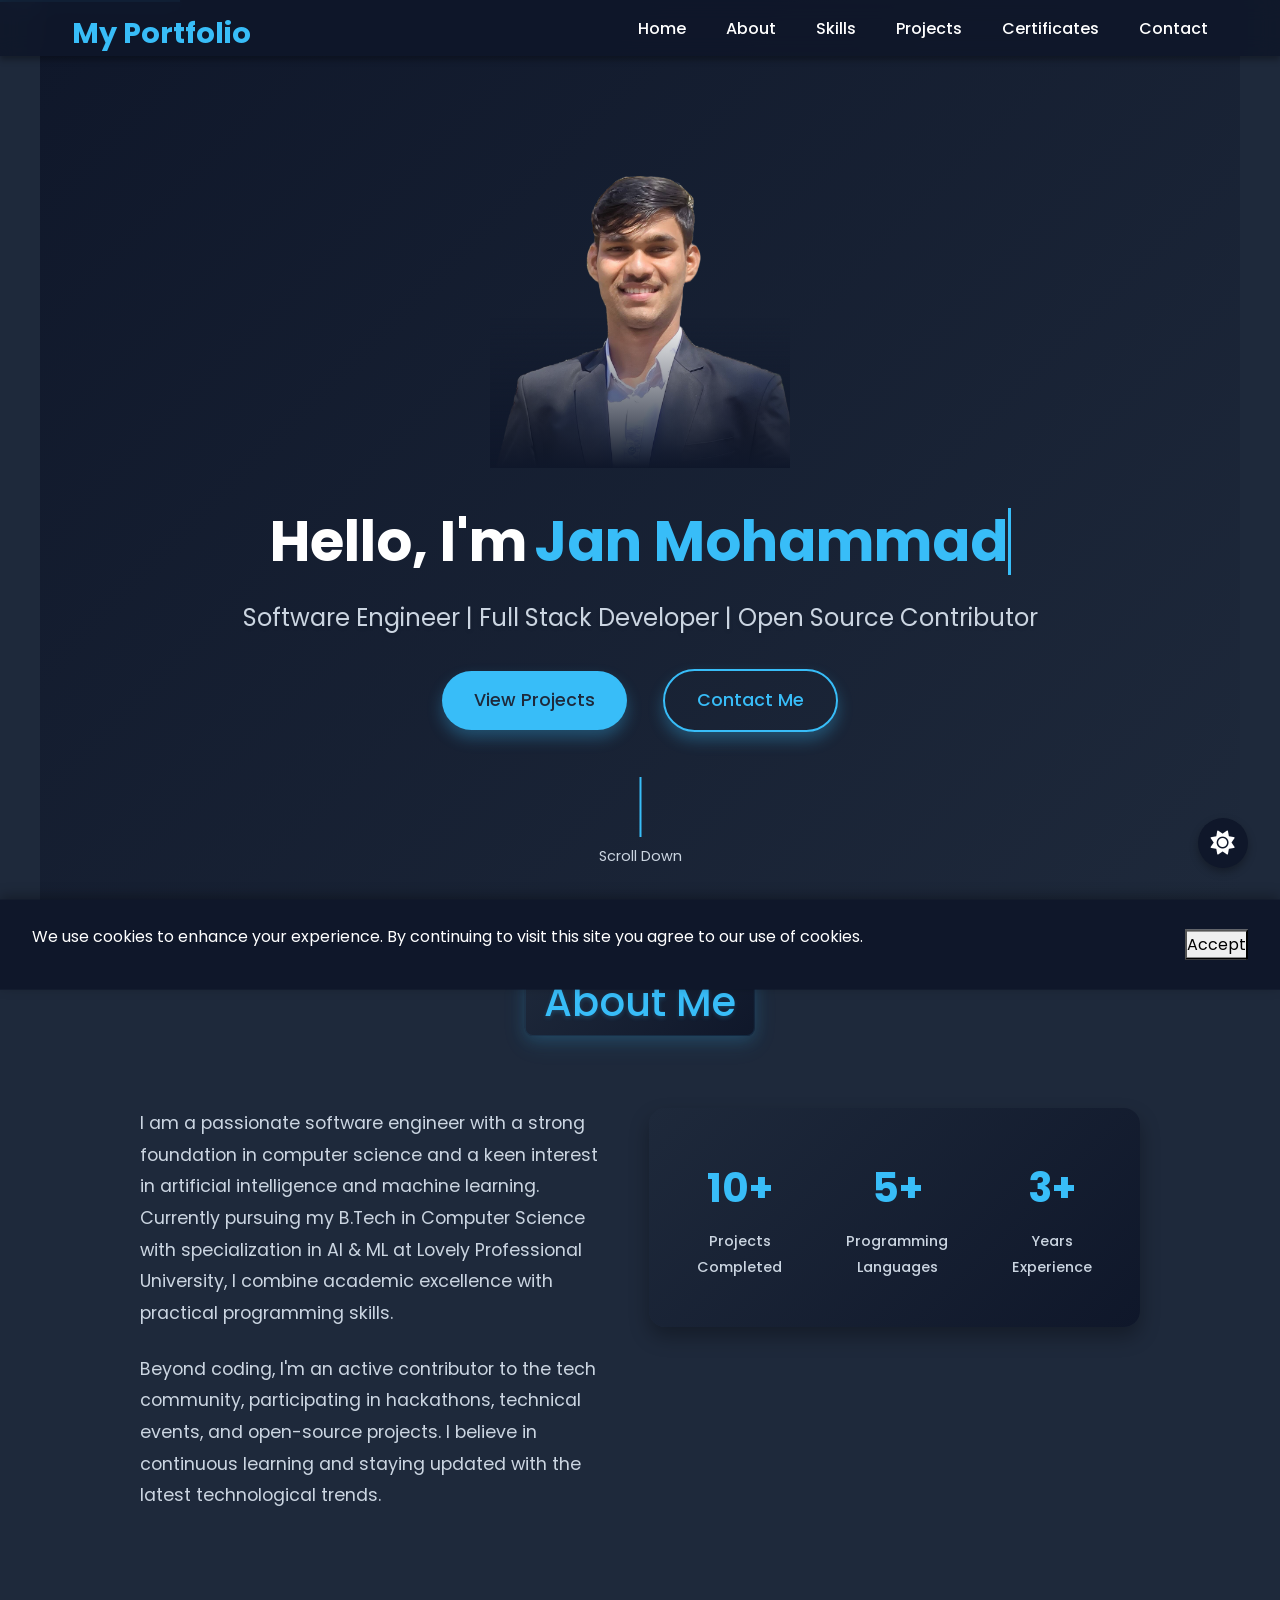
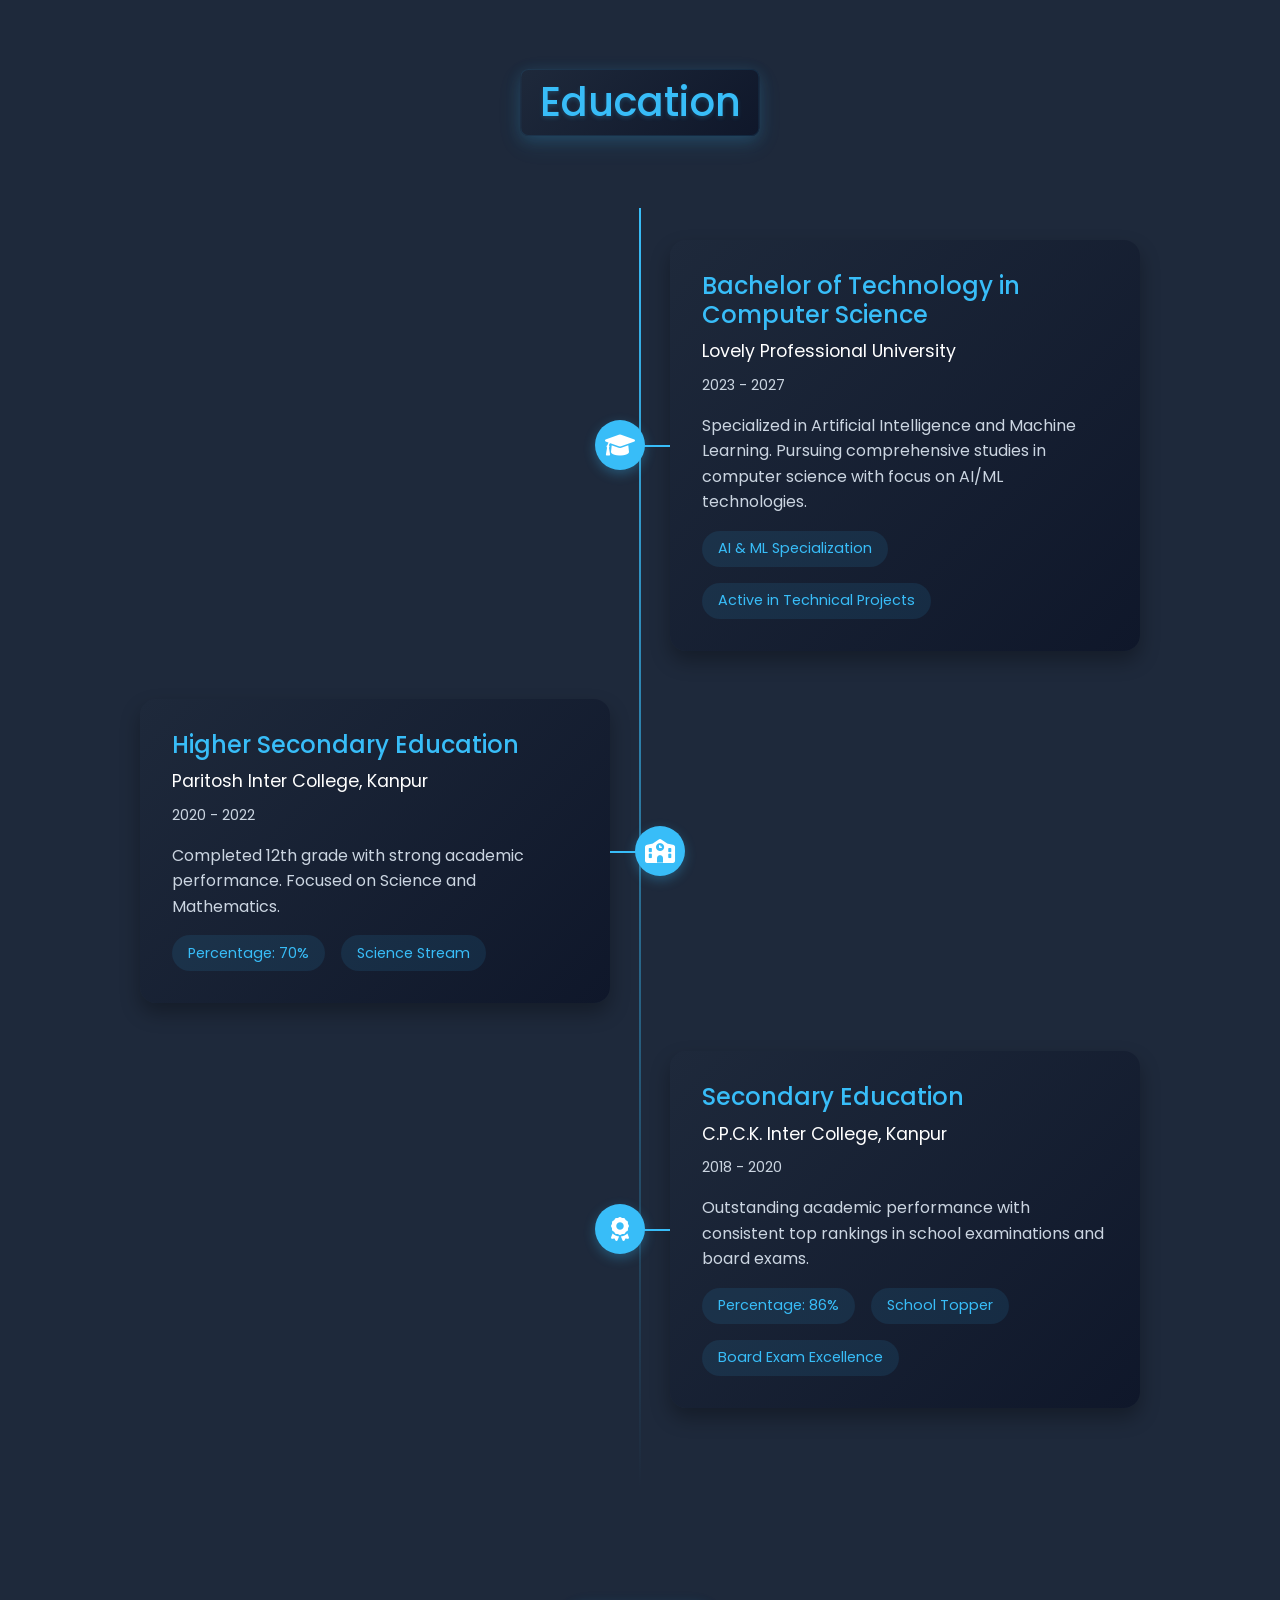
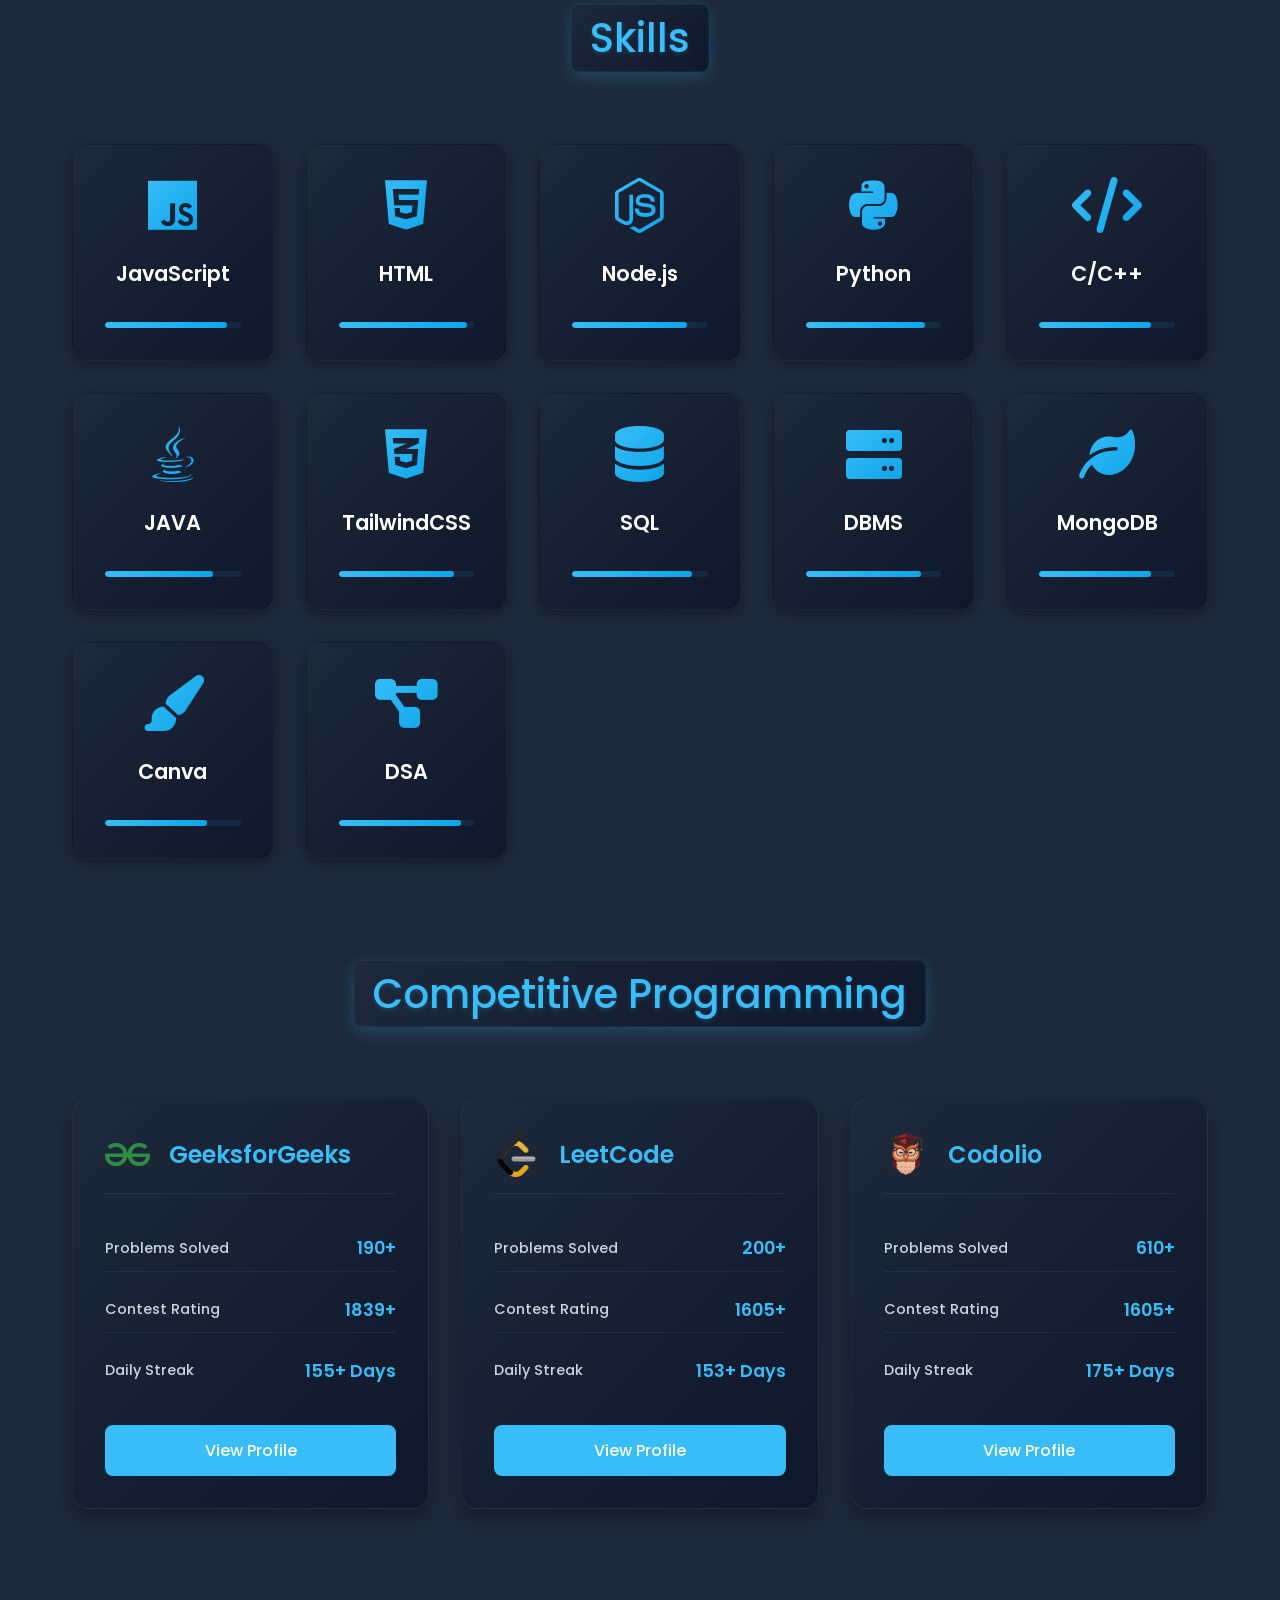
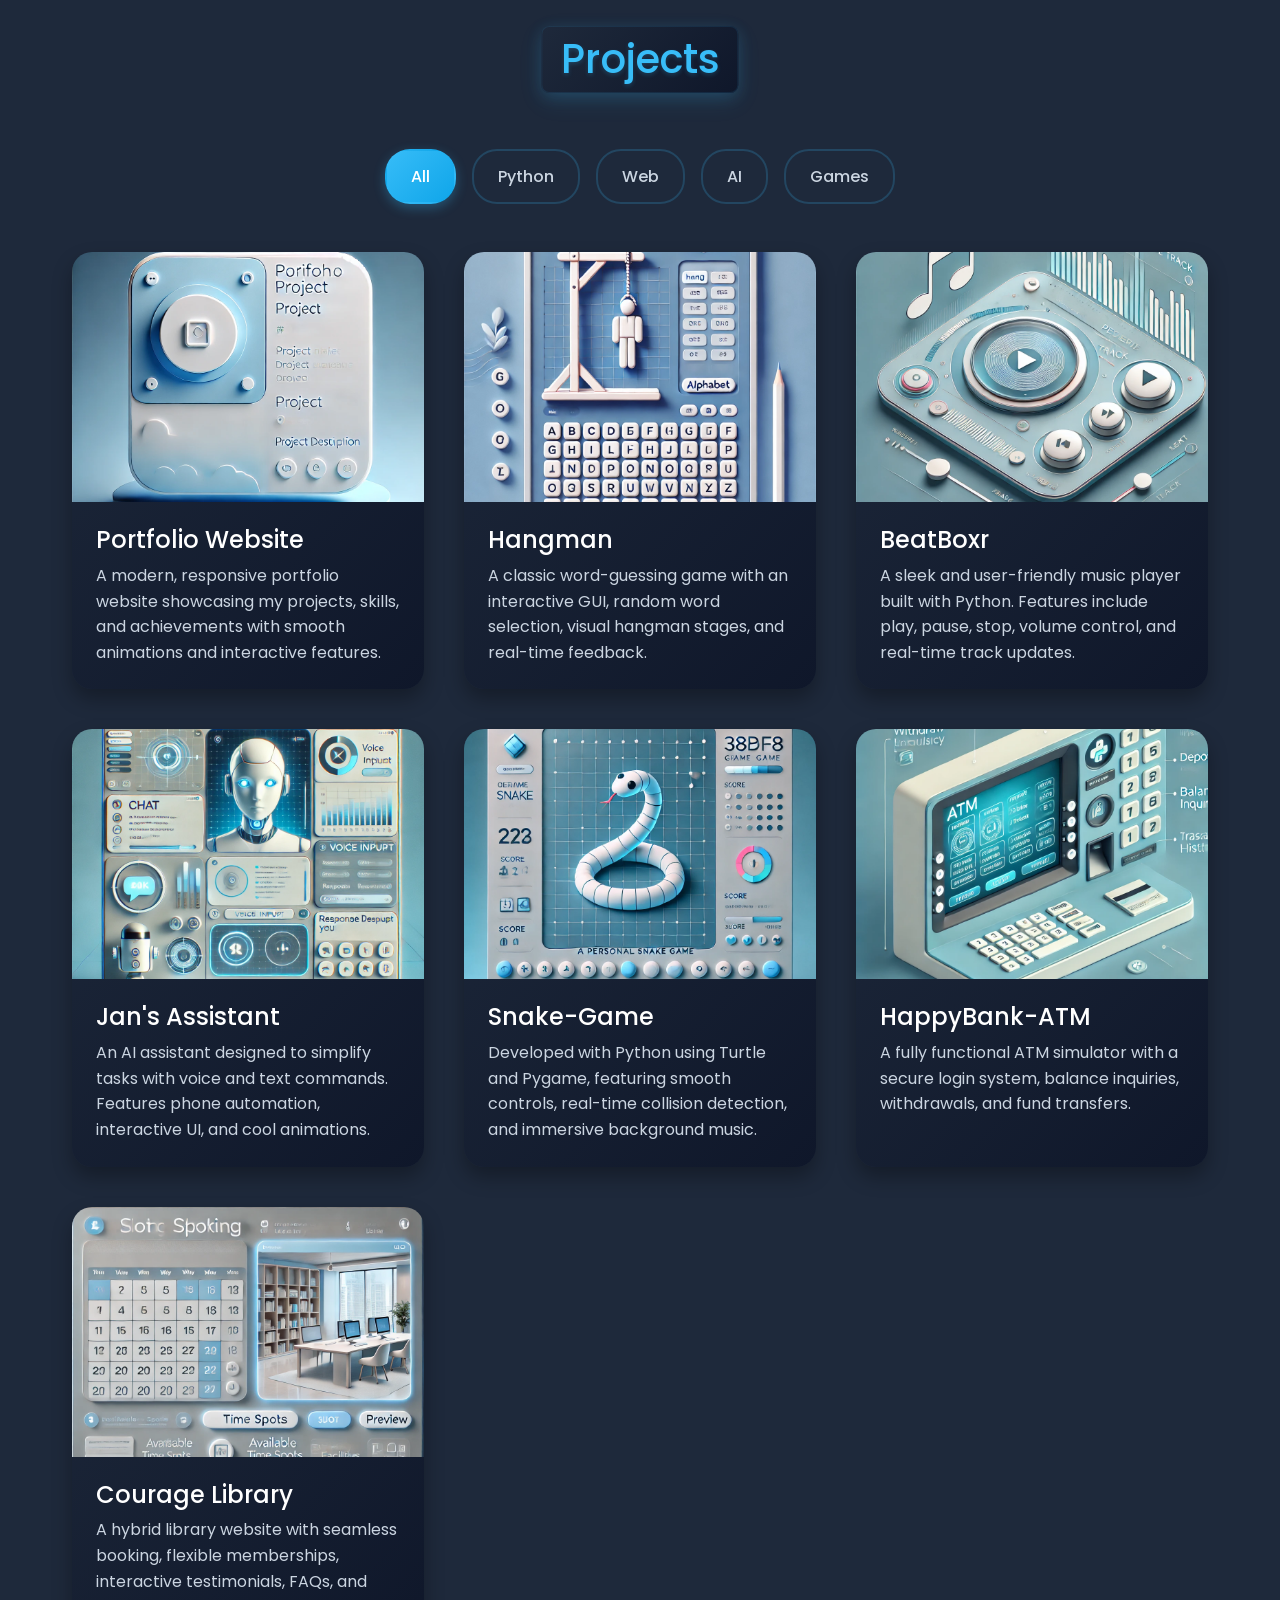
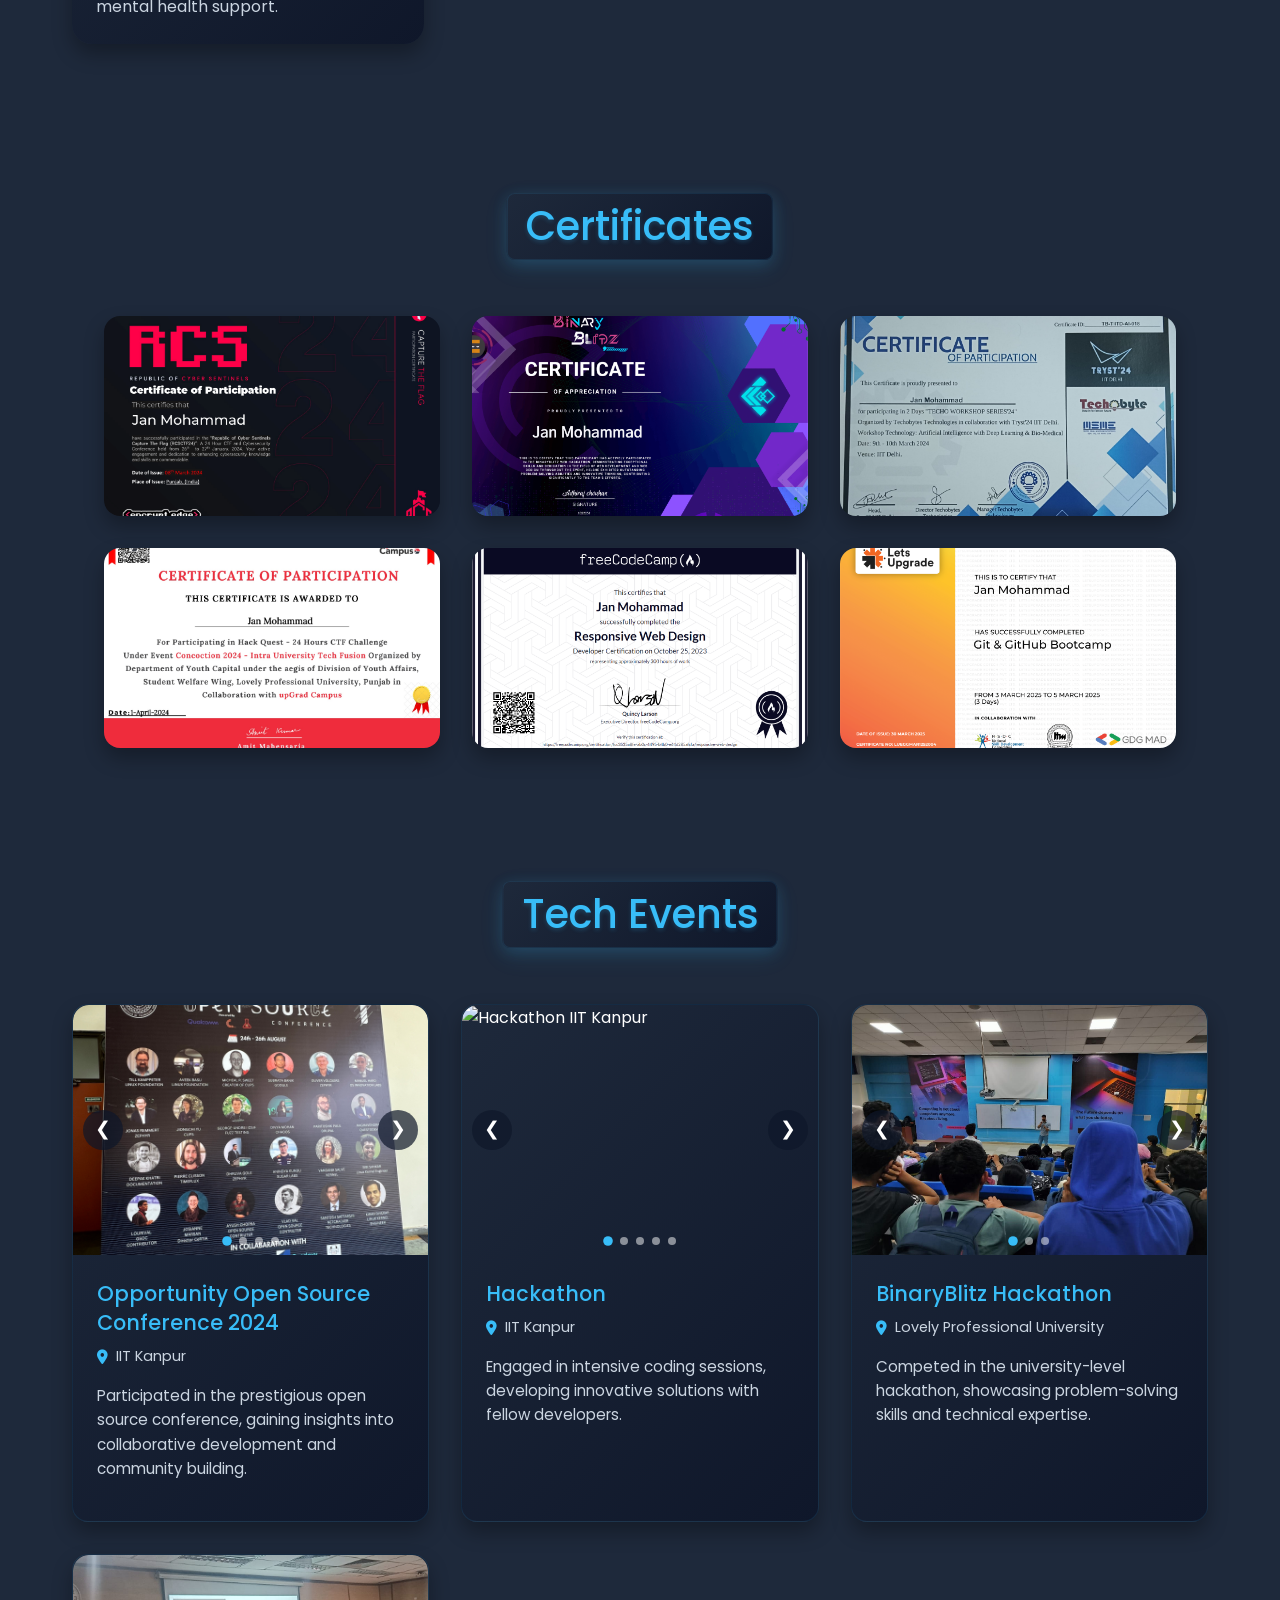
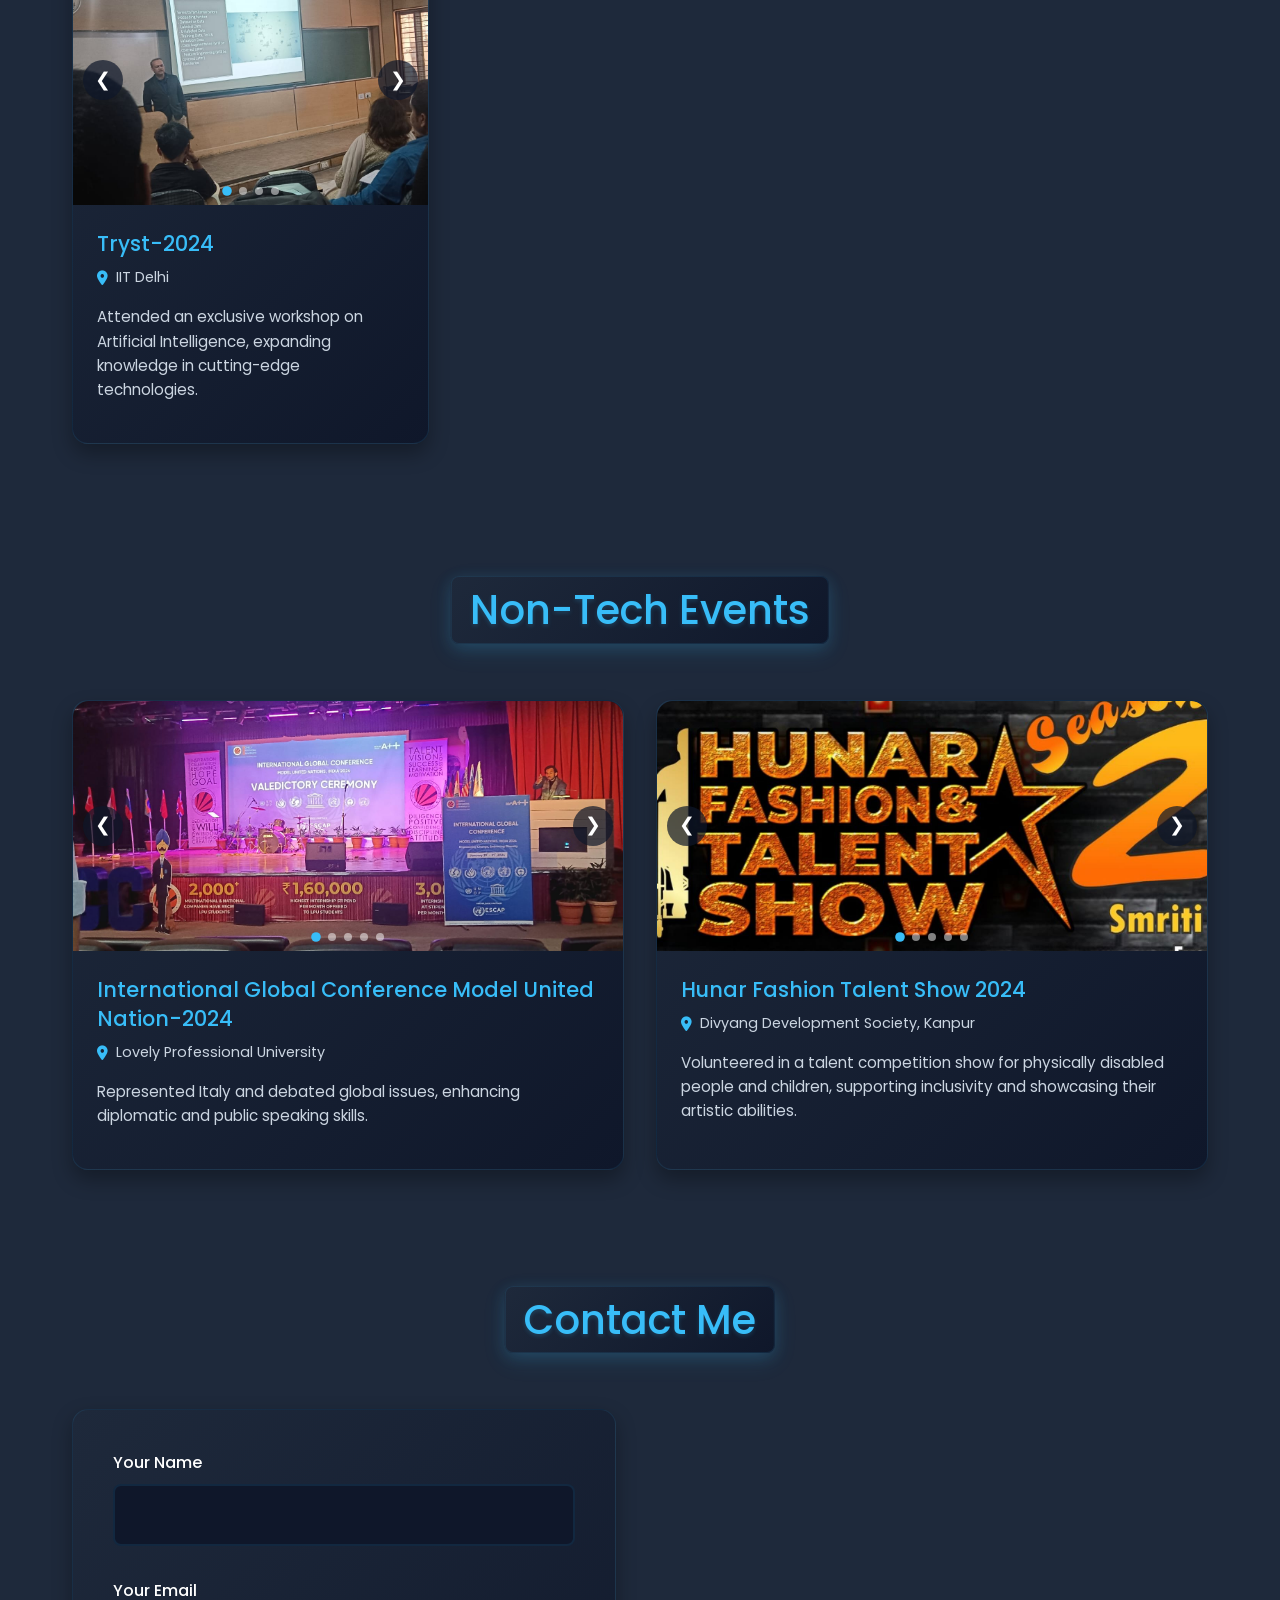
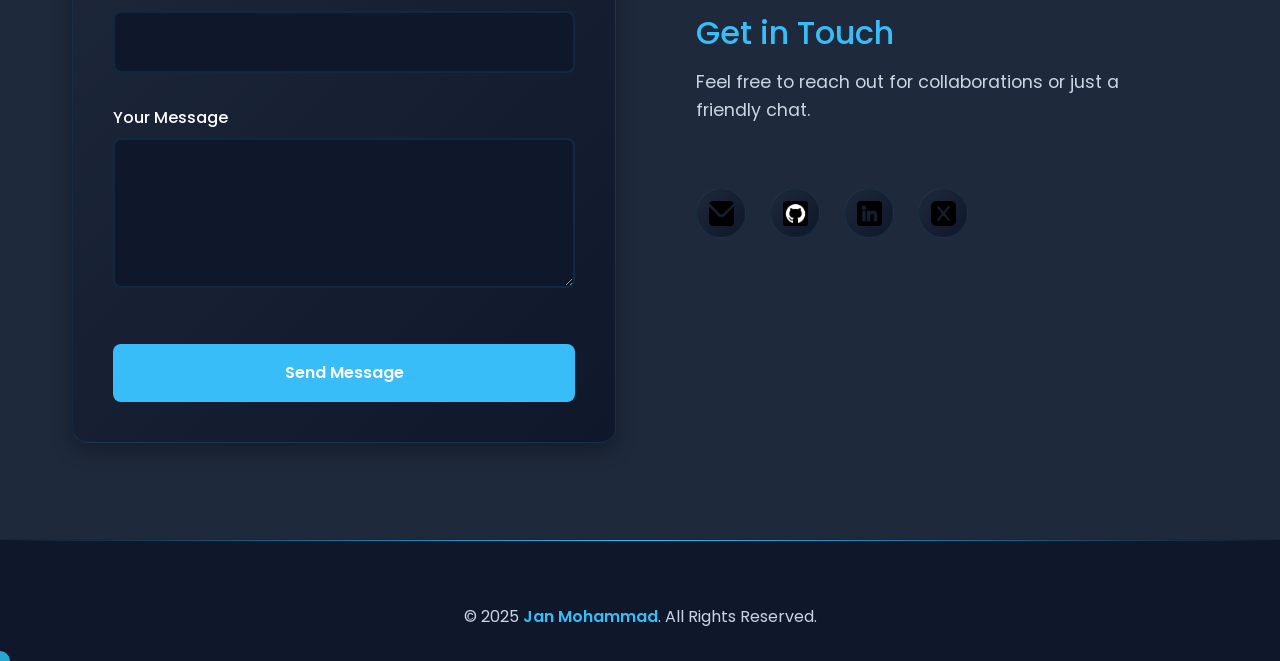
==== commit 819ae174: "weekly update" ====
--- a/index.html
+++ b/index.html
@@ -286,7 +286,7 @@
           <div class="cp-stats">
             <div class="stat-row">
               <span class="stat-label">Problems Solved</span>
-              <span class="stat-value">167+</span>
+              <span class="stat-value">190+</span>
             </div>
             <div class="stat-row">
               <span class="stat-label">Contest Rating</span>
@@ -294,7 +294,7 @@
             </div>
             <div class="stat-row">
               <span class="stat-label">Daily Streak</span>
-              <span class="stat-value">135+ Days</span>
+              <span class="stat-value">155+ Days</span>
             </div>
           </div>
           <a href="https://www.geeksforgeeks.org/user/jansiddiqui/" target="_blank" class="cp-link">View Profile</a>
@@ -308,7 +308,7 @@
           <div class="cp-stats">
             <div class="stat-row">
               <span class="stat-label">Problems Solved</span>
-              <span class="stat-value">180+</span>
+              <span class="stat-value">200+</span>
             </div>
             <div class="stat-row">
               <span class="stat-label">Contest Rating</span>
@@ -316,7 +316,7 @@
             </div>
             <div class="stat-row">
               <span class="stat-label">Daily Streak</span>
-              <span class="stat-value">133+ Days</span>
+              <span class="stat-value">153+ Days</span>
             </div>
           </div>
           <a href="https://leetcode.com/u/Jan-11/" target="_blank" class="cp-link">View Profile</a>
@@ -330,7 +330,7 @@
           <div class="cp-stats">
             <div class="stat-row">
               <span class="stat-label">Problems Solved</span>
-              <span class="stat-value">567+</span>
+              <span class="stat-value">610+</span>
             </div>
             <div class="stat-row">
               <span class="stat-label">Contest Rating</span>
@@ -338,7 +338,7 @@
             </div>
             <div class="stat-row">
               <span class="stat-label">Daily Streak</span>
-              <span class="stat-value">155+ Days</span>
+              <span class="stat-value">175+ Days</span>
             </div>
           </div>
           <a href="https://codolio.com/profile/jansiddiaui" target="_blank" class="cp-link">View Profile</a>
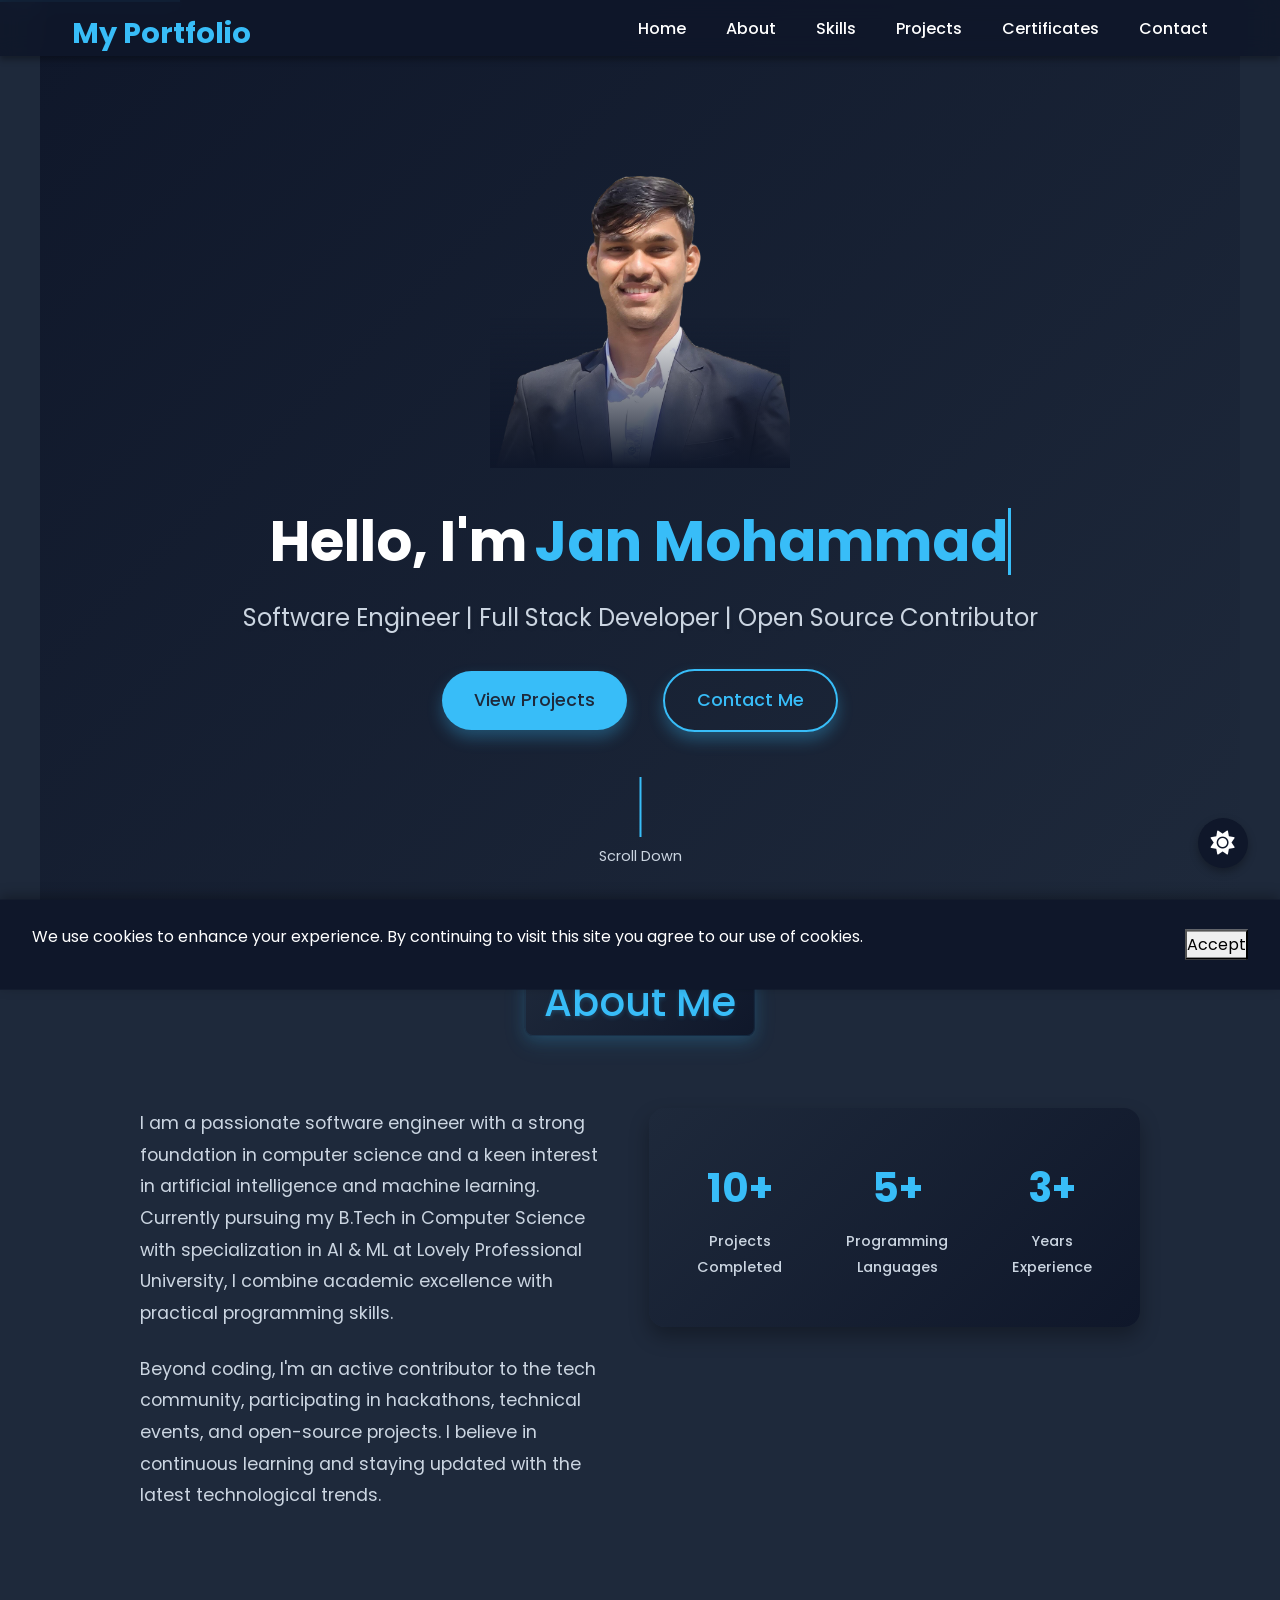
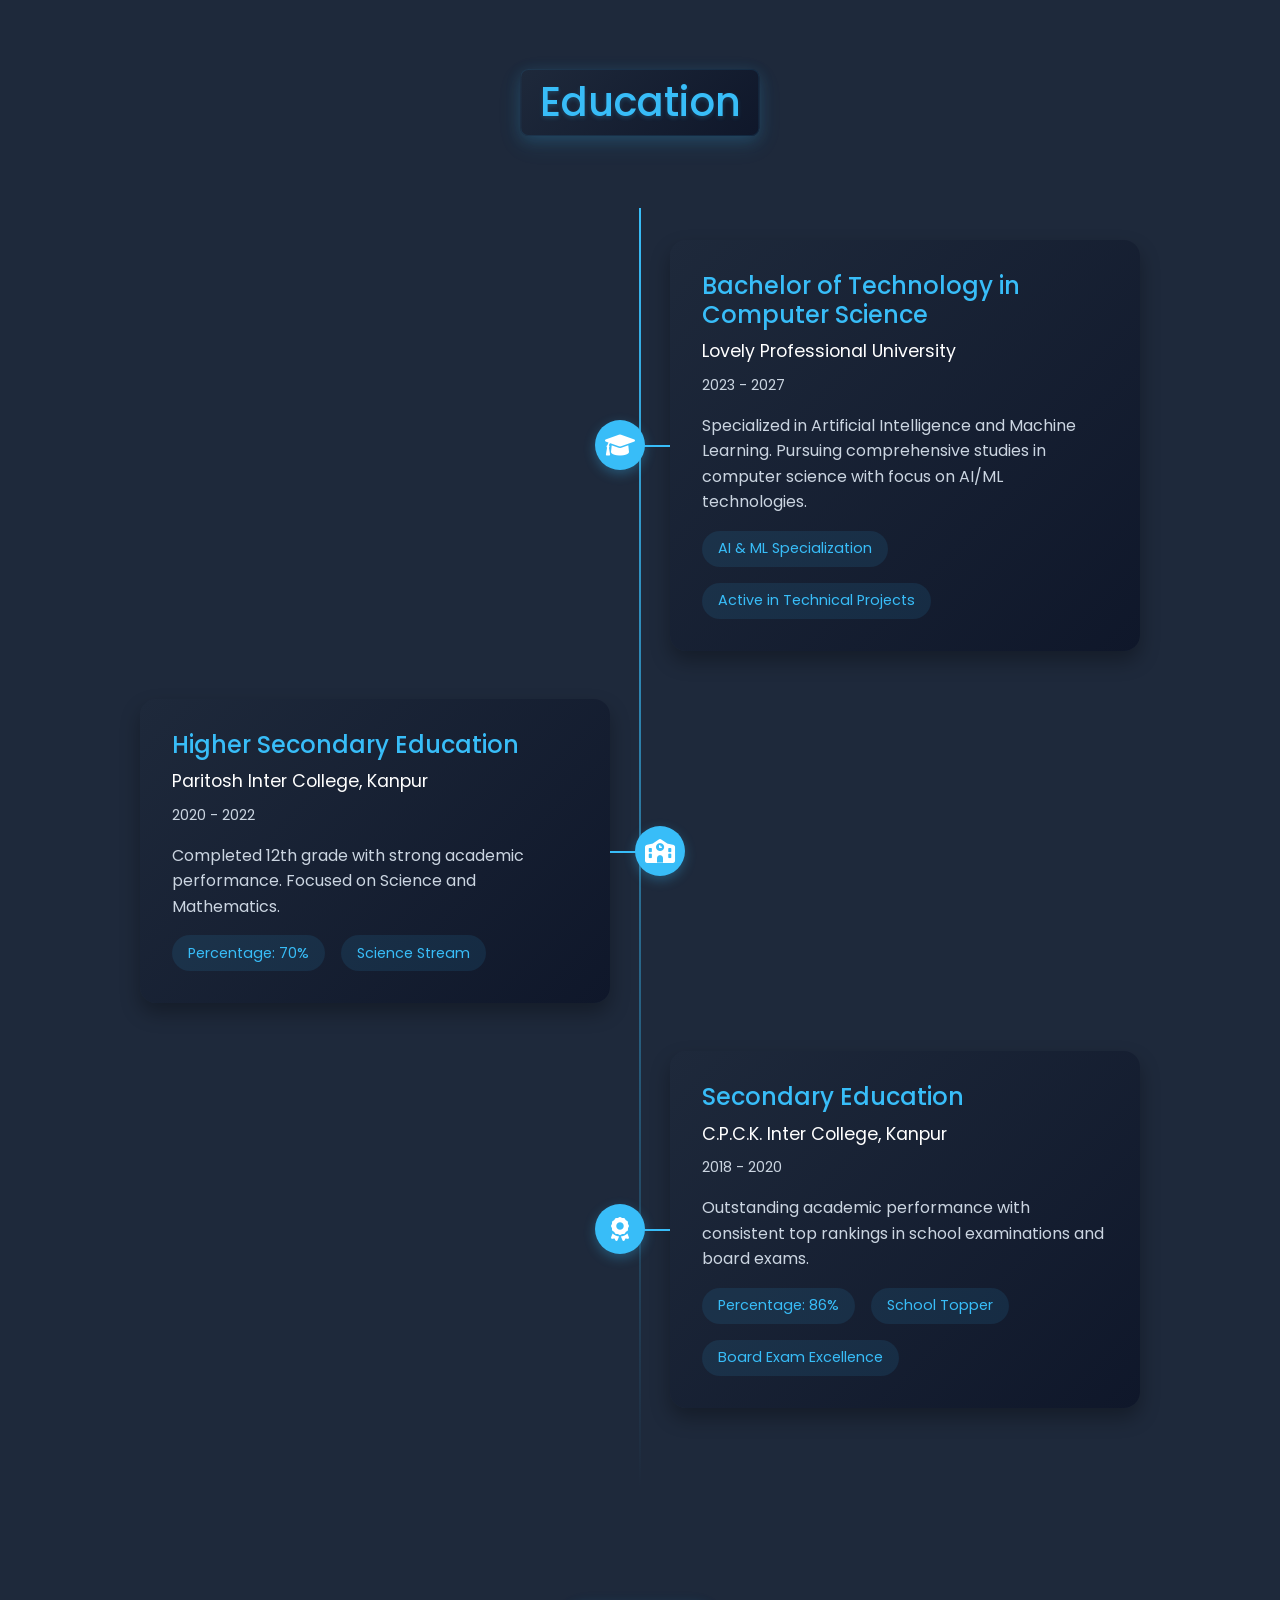
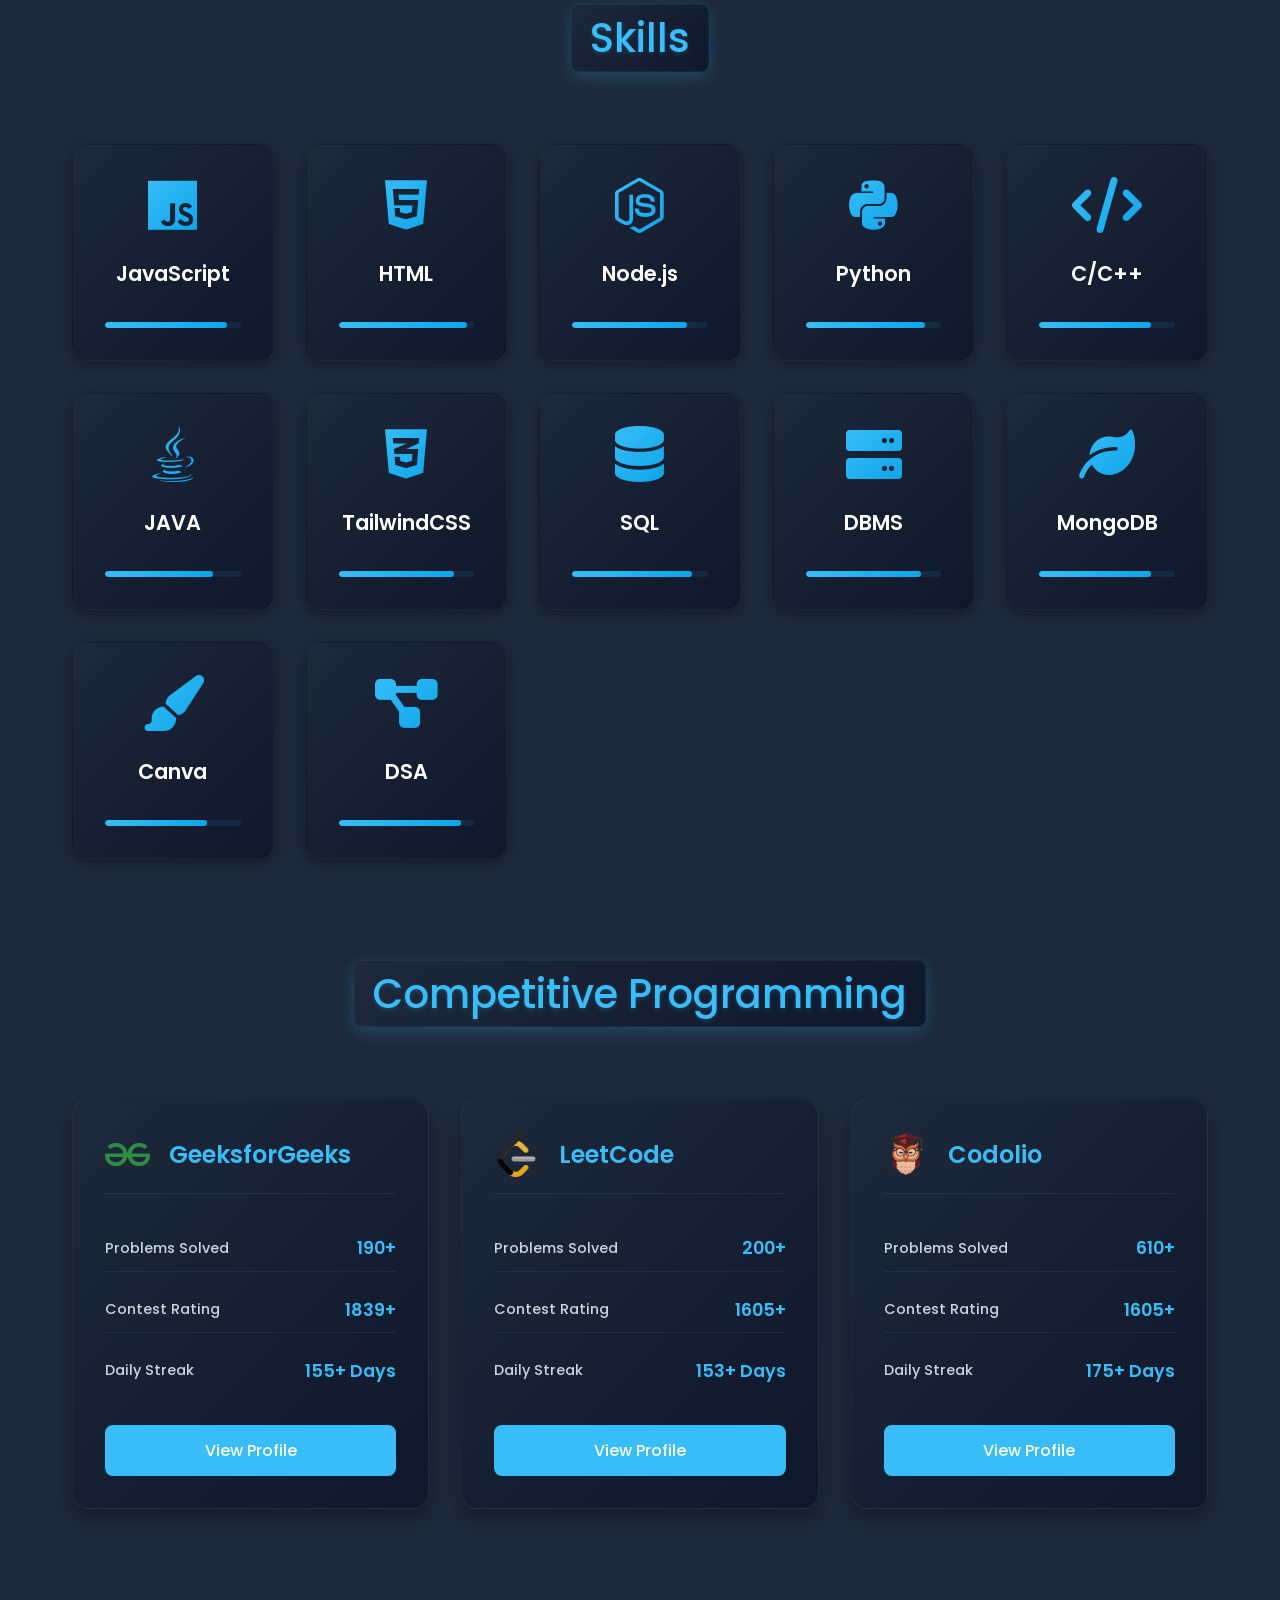
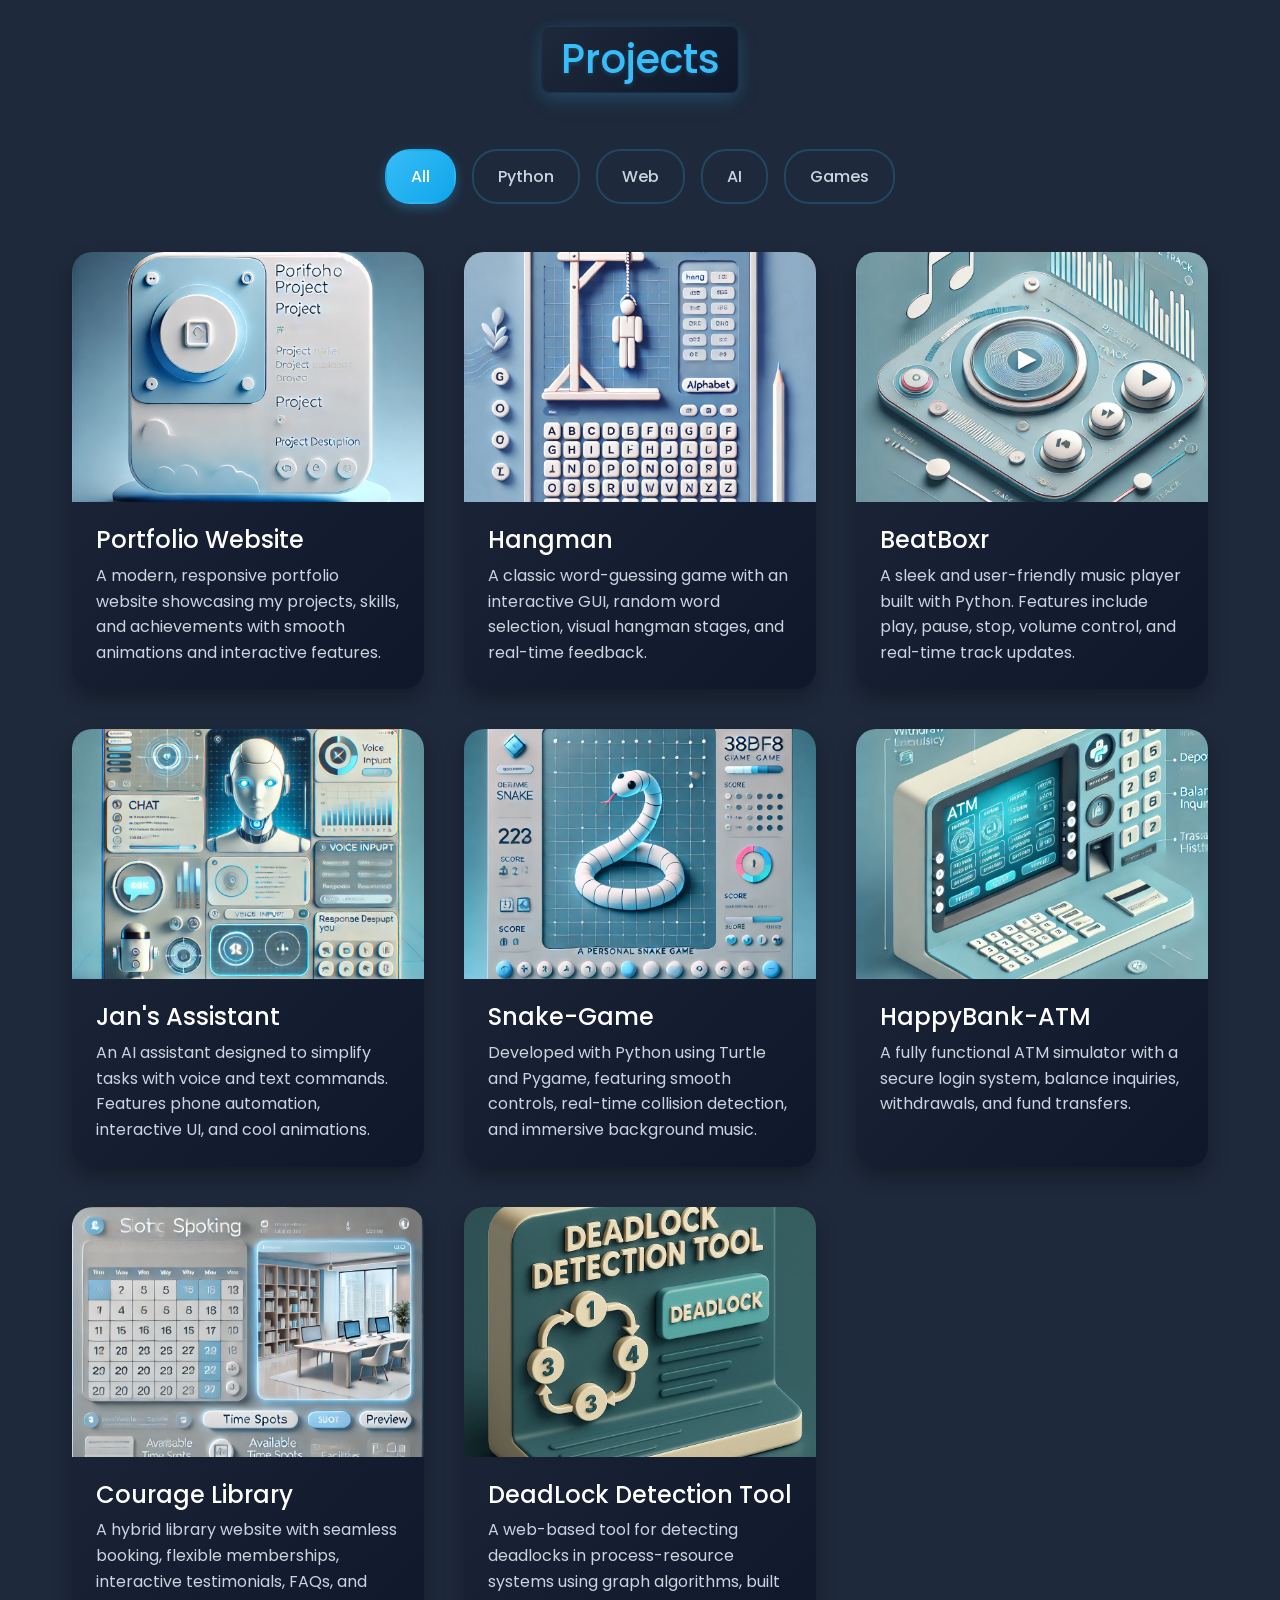
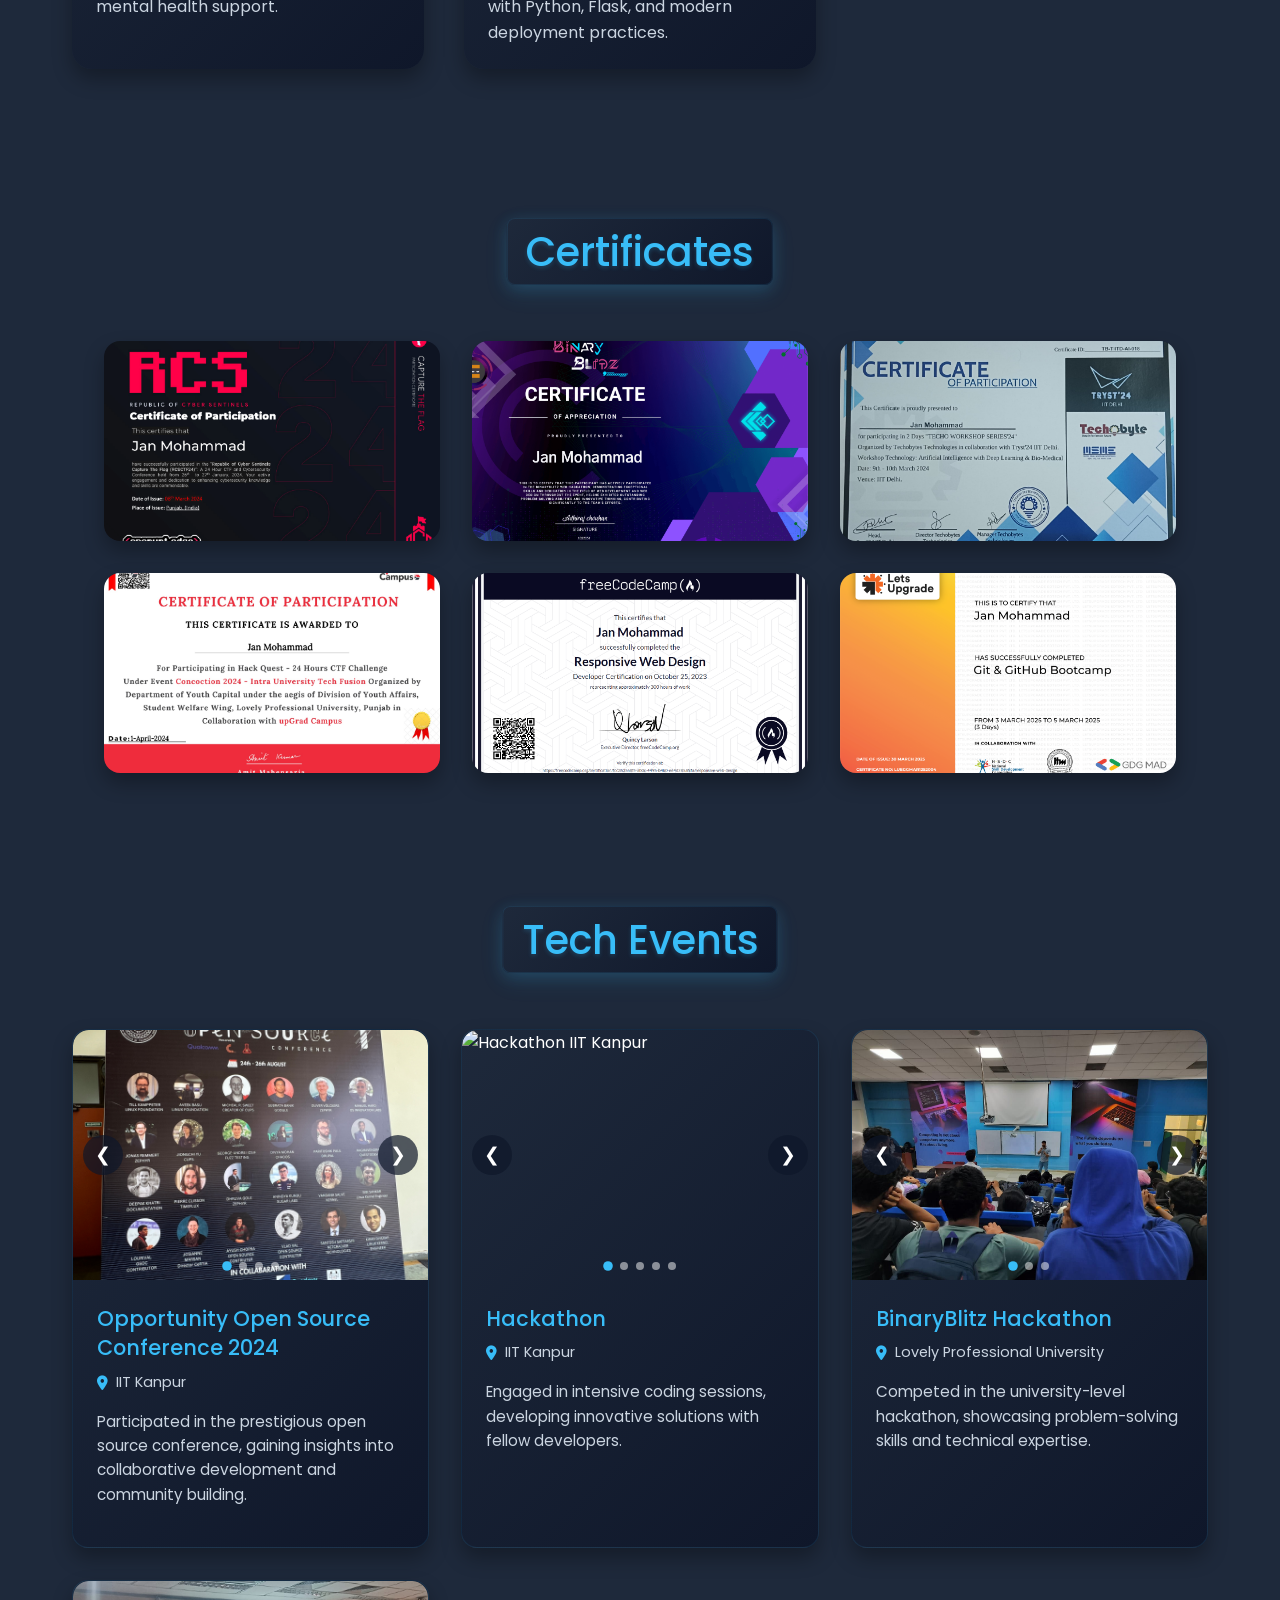
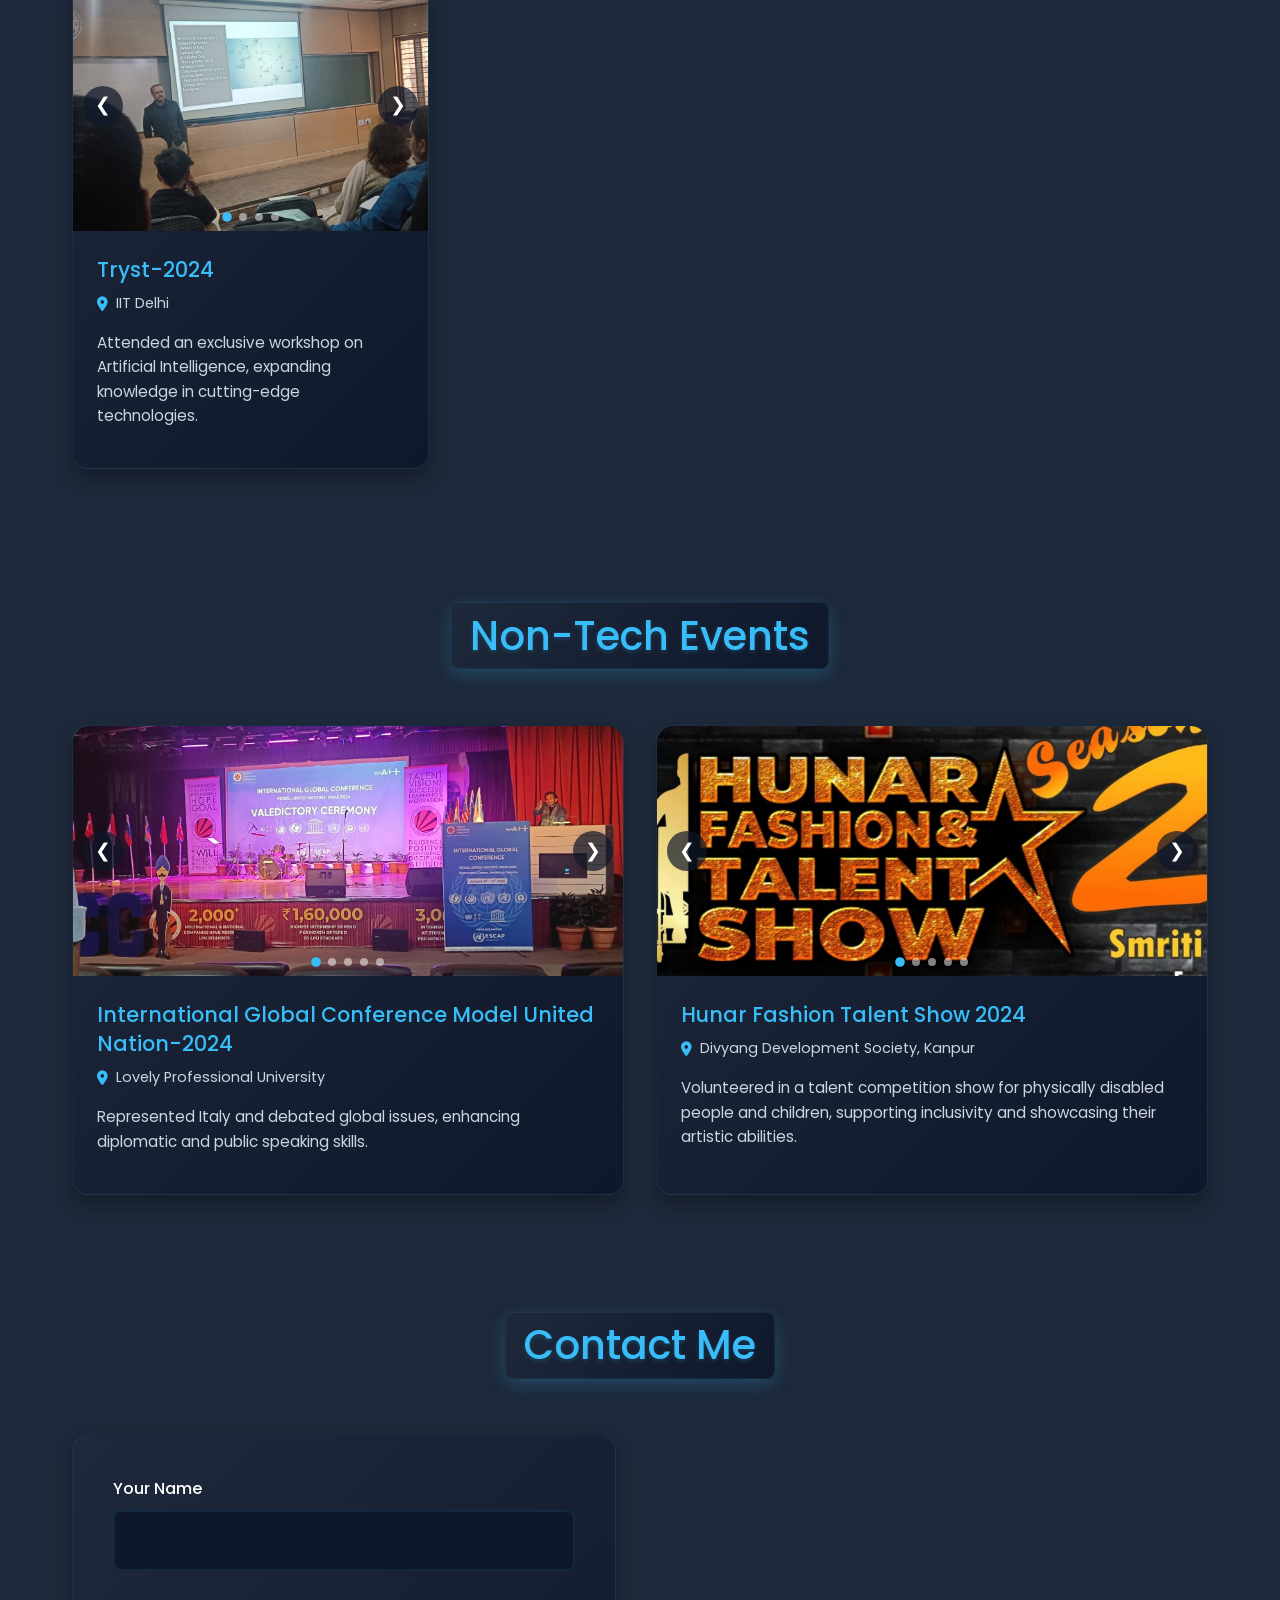
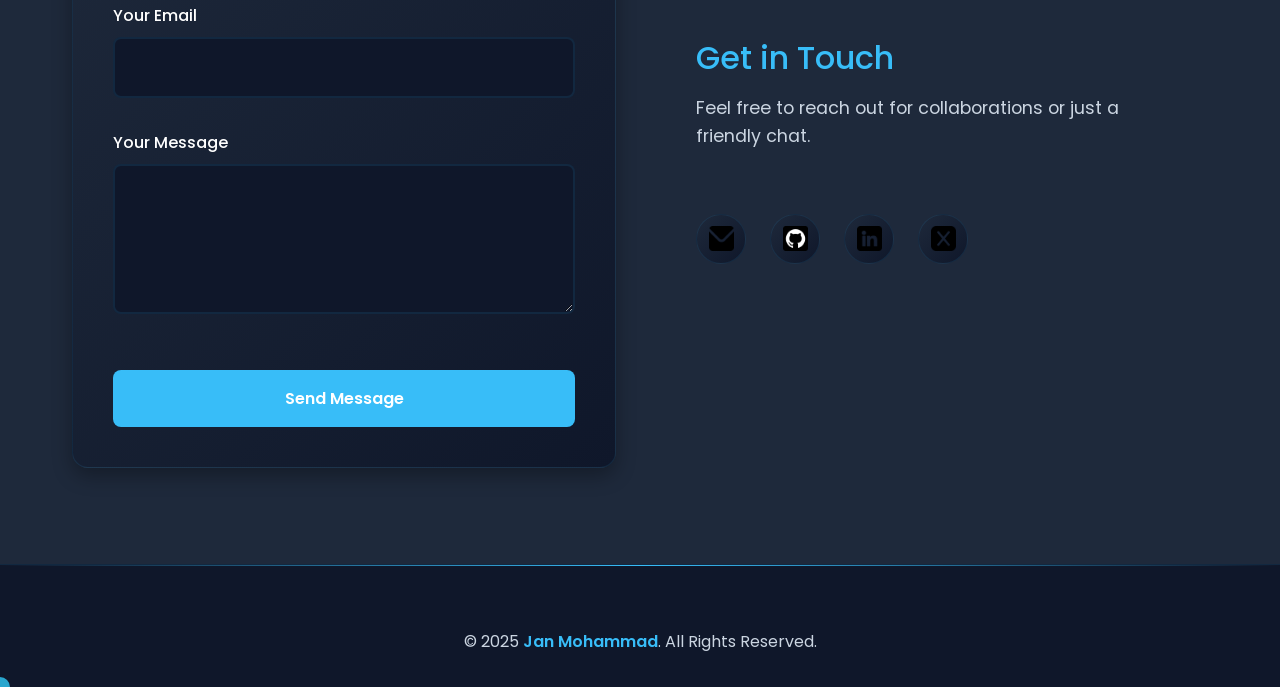
==== commit ea4fc2f6: "DaedLock detection tool project" ====
--- a/index.html
+++ b/index.html
@@ -1,60 +1,66 @@
 <!DOCTYPE html>
 <html lang="en">
+
 <head>
   <meta charset="UTF-8">
   <meta name="viewport" content="width=device-width, initial-scale=1.0">
-  <meta name="description" content="Jan Mohammad - Software Engineer | Full Stack Developer | Open Source Contributor. View my portfolio of projects and skills.">
-  <meta name="keywords" content="software engineer, full stack developer, portfolio, web development, competitive programming">
+  <meta name="description"
+    content="Jan Mohammad - Software Engineer | Full Stack Developer | Open Source Contributor. View my portfolio of projects and skills.">
+  <meta name="keywords"
+    content="software engineer, full stack developer, portfolio, web development, competitive programming">
   <meta name="author" content="Jan Mohammad">
 
   <!-- For google search engine console -->
   <meta name="google-site-verification" content="kaSDmhHzz7gstA7g3htdGAvnoKtw3sKwZBqr9SvGSiY" />
-  
+
   <!-- Open Graph / Social Media Meta Tags -->
   <meta property="og:title" content="Jan Mohammad - Software Engineer">
-  <meta property="og:description" content="Software Engineer | Full Stack Developer | Open Source Contributor | Competitive Programmer">
+  <meta property="og:description"
+    content="Software Engineer | Full Stack Developer | Open Source Contributor | Competitive Programmer">
   <meta property="og:image" content="Image/loo1.png">
   <meta property="og:url" content="https://jansiddiqui.github.io/portfolio/">
-  
+
   <!-- Twitter Card Meta Tags -->
   <meta name="twitter:card" content="summary_large_image">
   <meta name="twitter:title" content="Jan Mohammad - Software Engineer">
-  <meta name="twitter:description" content="Software Engineer | Full Stack Developer | Open Source Contributor | Competitive Programmer">
+  <meta name="twitter:description"
+    content="Software Engineer | Full Stack Developer | Open Source Contributor | Competitive Programmer">
   <meta name="twitter:image" content="Image/loo1.png">
-  
+
   <!-- Additional Meta Tags -->
   <meta name="theme-color" content="#38bdf8">
   <meta name="robots" content="index, follow">
   <meta name="language" content="English">
   <meta name="revisit-after" content="7 days">
   <meta name="generator" content="HTML5">
-  
+
   <!-- Preload Critical Resources -->
   <link rel="preload" href="styles.css" as="style">
   <link rel="preload" href="script.js" as="script">
   <link rel="preload" href="../Image/loo1.png" as="image">
-  
+
   <!-- Favicon -->
   <link rel="icon" href="../Image/loo1.png" type="image/x-icon">
   <link rel="apple-touch-icon" href="../Image/loo1.png">
   <link rel="manifest" href="manifest.json">
-  
+
   <!-- Stylesheets -->
   <link href="https://cdn.jsdelivr.net/npm/bootstrap@5.3.0/dist/css/bootstrap.min.css" rel="stylesheet"
-        integrity="sha384-9ndCyUaIbzAi2FUVXJi0CjmCapSmO7SnpJef0486qhLnuZ2cdeRhO02iuK6FUUVM" crossorigin="anonymous">
+    integrity="sha384-9ndCyUaIbzAi2FUVXJi0CjmCapSmO7SnpJef0486qhLnuZ2cdeRhO02iuK6FUUVM" crossorigin="anonymous">
   <link href="https://fonts.googleapis.com/css2?family=Poppins:wght@300;400;500;600;700&display=swap" rel="stylesheet">
   <link rel="stylesheet" href="https://cdnjs.cloudflare.com/ajax/libs/font-awesome/6.0.0/css/all.min.css">
   <link rel="stylesheet" href="styles.css">
-  
+
   <!-- Scripts -->
   <script src="https://cdn.jsdelivr.net/particles.js/2.0.0/particles.min.js"></script>
   <script src="https://cdn.jsdelivr.net/npm/bootstrap@5.3.0/dist/js/bootstrap.bundle.min.js"
-          integrity="sha384-geWF76RCwLtnZ8qwWowPQNguL3RmwHVBC9FhGdlKrxdiJJigb/j/68SIy3Te4Bkz"
-          crossorigin="anonymous"></script>
+    integrity="sha384-geWF76RCwLtnZ8qwWowPQNguL3RmwHVBC9FhGdlKrxdiJJigb/j/68SIy3Te4Bkz"
+    crossorigin="anonymous"></script>
   <script src="script.js"></script>
-  
+
   <title>Jan Mohammad - Software Engineer</title>
 </head>
+
 <body>
   <!-- Skip Link for Accessibility -->
   <a href="#main-content" class="skip-link">Skip to main content</a>
@@ -66,13 +72,13 @@
   </div>
 
   <!-- Header -->
-    <header>
+  <header>
     <nav role="navigation" aria-label="Main navigation">
       <h1 role="banner">My Portfolio</h1>
       <button class="navbar-toggle" aria-expanded="false" aria-controls="nav-menu" aria-label="Toggle navigation menu">
-            <div></div>
-            <div></div>
-            <div></div>
+        <div></div>
+        <div></div>
+        <div></div>
       </button>
       <ul id="nav-menu" role="menu">
         <li role="none"><a href="#hero" role="menuitem">Home</a></li>
@@ -81,9 +87,9 @@
         <li role="none"><a href="#projects" role="menuitem">Projects</a></li>
         <li role="none"><a href="#certificates" role="menuitem">Certificates</a></li>
         <li role="none"><a href="#contact" role="menuitem">Contact</a></li>
-          </ul>
-        </nav>
-      </header>
+      </ul>
+    </nav>
+  </header>
 
   <!-- Main Content -->
   <main id="main-content">
@@ -110,8 +116,13 @@
       <h2>About Me</h2>
       <div class="about-content">
         <div class="about-text">
-          <p>I am a passionate software engineer with a strong foundation in computer science and a keen interest in artificial intelligence and machine learning. Currently pursuing my B.Tech in Computer Science with specialization in AI & ML at Lovely Professional University, I combine academic excellence with practical programming skills.</p>
-          <p>Beyond coding, I'm an active contributor to the tech community, participating in hackathons, technical events, and open-source projects. I believe in continuous learning and staying updated with the latest technological trends.</p>
+          <p>I am a passionate software engineer with a strong foundation in computer science and a keen interest in
+            artificial intelligence and machine learning. Currently pursuing my B.Tech in Computer Science with
+            specialization in AI & ML at Lovely Professional University, I combine academic excellence with practical
+            programming skills.</p>
+          <p>Beyond coding, I'm an active contributor to the tech community, participating in hackathons, technical
+            events, and open-source projects. I believe in continuous learning and staying updated with the latest
+            technological trends.</p>
         </div>
         <div class="about-stats">
           <div class="stat-item">
@@ -126,9 +137,9 @@
             <span class="stat-number">3+</span>
             <span class="stat-label">Years Experience</span>
           </div>
-      </div>
-    </div>
-  </section>
+        </div>
+      </div>
+    </section>
 
     <!-- Education Section -->
     <section id="education" aria-label="My education">
@@ -142,7 +153,8 @@
             <h3>Bachelor of Technology in Computer Science</h3>
             <p class="institution">Lovely Professional University</p>
             <p class="duration">2023 - 2027</p>
-            <p class="description">Specialized in Artificial Intelligence and Machine Learning. Pursuing comprehensive studies in computer science with focus on AI/ML technologies.</p>
+            <p class="description">Specialized in Artificial Intelligence and Machine Learning. Pursuing comprehensive
+              studies in computer science with focus on AI/ML technologies.</p>
             <div class="education-details">
               <span class="specialization">AI & ML Specialization</span>
               <span class="achievements">Active in Technical Projects</span>
@@ -157,7 +169,8 @@
             <h3>Higher Secondary Education</h3>
             <p class="institution">Paritosh Inter College, Kanpur</p>
             <p class="duration">2020 - 2022</p>
-            <p class="description">Completed 12th grade with strong academic performance. Focused on Science and Mathematics.</p>
+            <p class="description">Completed 12th grade with strong academic performance. Focused on Science and
+              Mathematics.</p>
             <div class="education-details">
               <span class="percentage">Percentage: 70%</span>
               <span class="achievements">Science Stream</span>
@@ -172,7 +185,8 @@
             <h3>Secondary Education</h3>
             <p class="institution">C.P.C.K. Inter College, Kanpur</p>
             <p class="duration">2018 - 2020</p>
-            <p class="description">Outstanding academic performance with consistent top rankings in school examinations and board exams.</p>
+            <p class="description">Outstanding academic performance with consistent top rankings in school examinations
+              and board exams.</p>
             <div class="education-details">
               <span class="percentage">Percentage: 86%</span>
               <span class="achievements">School Topper</span>
@@ -181,12 +195,12 @@
           </div>
         </div>
       </div>
-  </section>
+    </section>
 
     <!-- Skills Section -->
     <section id="skills" aria-label="My skills">
-    <h2>Skills</h2>
-    <div class="skills-grid">
+      <h2>Skills</h2>
+      <div class="skills-grid">
         <div class="skill-card" role="listitem">
           <i class="fab fa-js skill-icon" aria-hidden="true"></i>
           <span class="skill-name">JavaScript</span>
@@ -271,8 +285,8 @@
             <div class="skill-progress" data-progress="90"></div>
           </div>
         </div>
-    </div>
-  </section>
+      </div>
+    </section>
 
     <!-- Competitive Programming Section -->
     <section id="competitive-programming" aria-label="My competitive programming profiles">
@@ -343,12 +357,12 @@
           </div>
           <a href="https://codolio.com/profile/jansiddiaui" target="_blank" class="cp-link">View Profile</a>
         </div>
-    </div>
-</section>
+      </div>
+    </section>
 
     <!-- Projects Section -->
     <section id="projects" aria-label="My projects">
-    <h2>Projects</h2>
+      <h2>Projects</h2>
       <div class="project-filters" role="group" aria-label="Project filters">
         <button class="filter-btn active" data-filter="all" aria-pressed="true">All</button>
         <button class="filter-btn" data-filter="python">Python</button>
@@ -360,25 +374,33 @@
         <div class="project-card" data-category="web" role="article">
           <img src="Image/portfolio.png" alt="Portfolio Website Screenshot" loading="lazy">
           <h3>Portfolio Website</h3>
-          <p>A modern, responsive portfolio website showcasing my projects, skills, and achievements with smooth animations and interactive features.</p>
+          <p>A modern, responsive portfolio website showcasing my projects, skills, and achievements with smooth
+            animations and interactive features.</p>
           <div class="project-overlay" role="dialog" aria-label="Project details">
             <h4>Portfolio Website</h4>
-            <p>Built with HTML5, CSS3, and JavaScript, featuring modern design principles and accessibility features.</p>
+            <p>Built with HTML5, CSS3, and JavaScript, featuring modern design principles and accessibility features.
+            </p>
             <div class="tech-stack" role="list">
               <span role="listitem">HTML5</span>
               <span role="listitem">CSS3</span>
               <span role="listitem">JavaScript</span>
+              <span role="listitem">Bootstrap</span>
+              <span role="listitem">TailwindCSS</span>
+              <span role="listitem">Vercel</span>
             </div>
             <div class="project-links" role="list">
-              <a href="https://portfolio-six-ashy-46.vercel.app/" target="_blank" rel="noopener noreferrer">Live Link</a>
+              <a href="https://portfolio-six-ashy-46.vercel.app/" target="_blank" rel="noopener noreferrer">Live
+                Link</a>
               <a href="https://github.com/jansiddiqui/portfolio" target="_blank" rel="noopener noreferrer">GitHub</a>
             </div>
           </div>
         </div>
         <div class="project-card" data-category="game" role="article">
-          <img src="Image/hang.png" alt="Hangman Game Screenshot - A word-guessing game with interactive GUI" loading="lazy">
+          <img src="Image/hang.png" alt="Hangman Game Screenshot - A word-guessing game with interactive GUI"
+            loading="lazy">
           <h3>Hangman</h3>
-          <p>A classic word-guessing game with an interactive GUI, random word selection, visual hangman stages, and real-time feedback.</p>
+          <p>A classic word-guessing game with an interactive GUI, random word selection, visual hangman stages, and
+            real-time feedback.</p>
           <div class="project-overlay" role="dialog" aria-label="Project details">
             <h4>Hangman Game</h4>
             <p>Built using Python and Tkinter for a fun gaming experience.</p>
@@ -388,15 +410,18 @@
               <span role="listitem">GUI</span>
             </div>
             <div class="project-links" role="list">
-              <a href="https://www.linkedin.com/posts/jan-mohammad-sidd786_python-gamedevelopment-tkinter-activity-7212079045654511616-zw34" target="_blank" rel="noopener noreferrer">View Demo</a>
-              <a href="https://github.com/jansiddiqui/CodeAlpha_Hangman_game" target="_blank" rel="noopener noreferrer">GitHub</a>
+              <a href="https://www.linkedin.com/posts/jan-mohammad-sidd786_python-gamedevelopment-tkinter-activity-7212079045654511616-zw34"
+                target="_blank" rel="noopener noreferrer">View Demo</a>
+              <a href="https://github.com/jansiddiqui/CodeAlpha_Hangman_game" target="_blank"
+                rel="noopener noreferrer">GitHub</a>
             </div>
           </div>
         </div>
         <div class="project-card" data-category="game" role="article">
           <img src="Image/music.png" alt="BeatBoxr Music Player Screenshot" loading="lazy">
           <h3>BeatBoxr</h3>
-          <p>A sleek and user-friendly music player built with Python. Features include play, pause, stop, volume control, and real-time track updates.</p>
+          <p>A sleek and user-friendly music player built with Python. Features include play, pause, stop, volume
+            control, and real-time track updates.</p>
           <div class="project-overlay" role="dialog" aria-label="Project details">
             <h4>BeatBoxr Music Player</h4>
             <p>Built using pygame, tkinter, PIL, and mutagen for a complete music experience.</p>
@@ -406,15 +431,18 @@
               <span role="listitem">Tkinter</span>
             </div>
             <div class="project-links" role="list">
-              <a href="https://www.linkedin.com/posts/jan-mohammad-sidd786_digitalbhem-beatboxr-python-activity-7194681924638978049-xZzt" target="_blank" rel="noopener noreferrer">View Demo</a>
-              <a href="https://github.com/jansiddiqui/DIGIBHEM_BeatBoxr_Music_Player" target="_blank" rel="noopener noreferrer">GitHub</a>
+              <a href="https://www.linkedin.com/posts/jan-mohammad-sidd786_digitalbhem-beatboxr-python-activity-7194681924638978049-xZzt"
+                target="_blank" rel="noopener noreferrer">View Demo</a>
+              <a href="https://github.com/jansiddiqui/DIGIBHEM_BeatBoxr_Music_Player" target="_blank"
+                rel="noopener noreferrer">GitHub</a>
             </div>
           </div>
         </div>
         <div class="project-card" data-category="ai" role="article">
           <img src="Image/assiss.png" alt="Jan's Assistant AI Project Screenshot" loading="lazy">
           <h3>Jan's Assistant</h3>
-          <p>An AI assistant designed to simplify tasks with voice and text commands. Features phone automation, interactive UI, and cool animations.</p>
+          <p>An AI assistant designed to simplify tasks with voice and text commands. Features phone automation,
+            interactive UI, and cool animations.</p>
           <div class="project-overlay" role="dialog" aria-label="Project details">
             <h4>Jan's Assistant</h4>
             <p>Built using Python, JavaScript, and Eel for a seamless experience.</p>
@@ -424,15 +452,18 @@
               <span role="listitem">Eel</span>
             </div>
             <div class="project-links" role="list">
-              <a href="https://www.linkedin.com/posts/jan-mohammad-sidd786_projects-ai-artificialintelligence-activity-7216854767476572162-10xo" target="_blank" rel="noopener noreferrer">View Demo</a>
-              <a href="https://github.com/jansiddiqui/Jan-Assistant" target="_blank" rel="noopener noreferrer">GitHub</a>
+              <a href="https://www.linkedin.com/posts/jan-mohammad-sidd786_projects-ai-artificialintelligence-activity-7216854767476572162-10xo"
+                target="_blank" rel="noopener noreferrer">View Demo</a>
+              <a href="https://github.com/jansiddiqui/Jan-Assistant" target="_blank"
+                rel="noopener noreferrer">GitHub</a>
             </div>
           </div>
         </div>
         <div class="project-card" data-category="game" role="article">
           <img src="Image/snake.png" alt="Snake Game Screenshot" loading="lazy">
           <h3>Snake-Game</h3>
-          <p>Developed with Python using Turtle and Pygame, featuring smooth controls, real-time collision detection, and immersive background music.</p>
+          <p>Developed with Python using Turtle and Pygame, featuring smooth controls, real-time collision detection,
+            and immersive background music.</p>
           <div class="project-overlay" role="dialog" aria-label="Project details">
             <h4>Snake Game</h4>
             <p>Built using Python, Turtle, and Pygame for an engaging gaming experience.</p>
@@ -442,15 +473,18 @@
               <span role="listitem">Pygame</span>
             </div>
             <div class="project-links" role="list">
-              <a href="https://www.linkedin.com/posts/jan-mohammad-sidd786_digitalbhem-internship-python-activity-7194738101921988608-3wJD" target="_blank" rel="noopener noreferrer">View Demo</a>
-              <a href="https://github.com/jansiddiqui/DIGIBHEM_Snake_Game_Python" target="_blank" rel="noopener noreferrer">GitHub</a>
+              <a href="https://www.linkedin.com/posts/jan-mohammad-sidd786_digitalbhem-internship-python-activity-7194738101921988608-3wJD"
+                target="_blank" rel="noopener noreferrer">View Demo</a>
+              <a href="https://github.com/jansiddiqui/DIGIBHEM_Snake_Game_Python" target="_blank"
+                rel="noopener noreferrer">GitHub</a>
             </div>
           </div>
         </div>
         <div class="project-card" data-category="game" role="article">
           <img src="Image/atm.png" alt="HappyBank ATM Simulator Screenshot" loading="lazy">
           <h3>HappyBank-ATM</h3>
-          <p>A fully functional ATM simulator with a secure login system, balance inquiries, withdrawals, and fund transfers.</p>
+          <p>A fully functional ATM simulator with a secure login system, balance inquiries, withdrawals, and fund
+            transfers.</p>
           <div class="project-overlay" role="dialog" aria-label="Project details">
             <h4>HappyBank ATM</h4>
             <p>Built using Python, Tkinter for GUI, and Pygame for sound effects.</p>
@@ -460,15 +494,17 @@
               <span role="listitem">Pygame</span>
             </div>
             <div class="project-links" role="list">
-              <a href="https://www.linkedin.com/posts/jan-mohammad-sidd786_python-tkinter-pygame-activity-7202955117866741762-hkOs" target="_blank" rel="noopener noreferrer">View Demo</a>
+              <a href="https://www.linkedin.com/posts/jan-mohammad-sidd786_python-tkinter-pygame-activity-7202955117866741762-hkOs"
+                target="_blank" rel="noopener noreferrer">View Demo</a>
               <a href="https://github.com/jansiddiqui/OctaNet_ATM" target="_blank" rel="noopener noreferrer">GitHub</a>
             </div>
           </div>
-      </div>
+        </div>
         <div class="project-card" data-category="web" role="article">
           <img src="Image/library.png" alt="Courage Library Website Screenshot" loading="lazy">
           <h3>Courage Library</h3>
-          <p>A hybrid library website with seamless booking, flexible memberships, interactive testimonials, FAQs, and mental health support.</p>
+          <p>A hybrid library website with seamless booking, flexible memberships, interactive testimonials, FAQs, and
+            mental health support.</p>
           <div class="project-overlay" role="dialog" aria-label="Project details">
             <h4>Courage Library</h4>
             <p>Built for competitive exam aspirants with modern web technologies.</p>
@@ -476,20 +512,47 @@
               <span role="listitem">HTML</span>
               <span role="listitem">CSS</span>
               <span role="listitem">JavaScript</span>
-      </div>
+              <span role="listitem">TailwindCSS</span>
+              <span role="listitem">FormSpree</span>
+              <span role="listitem">Vercel</span>
+            </div>
             <div class="project-links" role="list">
               <a href="https://www.couragelibrary.in/" target="_blank" rel="noopener noreferrer">Live Link</a>
-              <a href="https://github.com/jansiddiqui/couragelibrary1.0" target="_blank" rel="noopener noreferrer">GitHub</a>
-      </div>
-      </div>
-      </div>
-    </div>
-  </section>
+              <a href="https://github.com/jansiddiqui/couragelibrary1.0" target="_blank"
+                rel="noopener noreferrer">GitHub</a>
+            </div>
+          </div>
+        </div>
+        <div class="project-card" data-category="web" role="article">
+          <img src="Image/DLDT.png" alt="DeadLock Detection Tool Screenshot" loading="lazy">
+          <h3>DeadLock Detection Tool</h3>
+          <p>A web-based tool for detecting deadlocks in process-resource systems using graph algorithms, built with Python, Flask, and modern deployment practices.</p>
+          <div class="project-overlay" role="dialog" aria-label="Project details">
+            <h4>DeadLock Detection Tool</h4>
+            <p>Built to automate deadlock detection using efficient graph-based algorithms.</p>
+            <div class="tech-stack" role="list">
+              <span role="listitem">Python</span>
+              <span role="listitem">Flask</span>
+              <span role="listitem">HTML</span>
+              <span role="listitem">CSS</span>
+              <span role="listitem">JavaScript</span>
+              <span role="listitem">Render</span>
+              <span role="listitem">GitHub</span>
+            </div>
+            <div class="project-links" role="list">
+              <a href="https://automate-deadlock-detection-tool.onrender.com/" target="_blank" rel="noopener noreferrer">Live Link</a>
+              <a href="https://github.com/jansiddiqui/Automate-Deadlock-Detection-Tool" target="_blank"
+                rel="noopener noreferrer">GitHub</a>
+            </div>
+          </div>
+        </div>
+      </div>
+    </section>
 
     <!-- Certificates Section -->
     <section id="certificates" aria-label="My certificates">
-    <h2>Certificates</h2>
-    <div class="projects-grid">
+      <h2>Certificates</h2>
+      <div class="projects-grid">
         <div class="certificate-card" role="article">
           <img src="../Image/img1.png" alt="Certificate 1" loading="lazy">
         </div>
@@ -531,7 +594,8 @@
             <div class="event-content">
               <h4>Opportunity Open Source Conference 2024</h4>
               <p class="event-location">IIT Kanpur</p>
-              <p class="event-description">Participated in the prestigious open source conference, gaining insights into collaborative development and community building.</p>
+              <p class="event-description">Participated in the prestigious open source conference, gaining insights into
+                collaborative development and community building.</p>
             </div>
           </div>
 
@@ -551,7 +615,8 @@
             <div class="event-content">
               <h4>Hackathon</h4>
               <p class="event-location">IIT Kanpur</p>
-              <p class="event-description">Engaged in intensive coding sessions, developing innovative solutions with fellow developers.</p>
+              <p class="event-description">Engaged in intensive coding sessions, developing innovative solutions with
+                fellow developers.</p>
             </div>
           </div>
 
@@ -569,7 +634,8 @@
             <div class="event-content">
               <h4>BinaryBlitz Hackathon</h4>
               <p class="event-location">Lovely Professional University</p>
-              <p class="event-description">Competed in the university-level hackathon, showcasing problem-solving skills and technical expertise.</p>
+              <p class="event-description">Competed in the university-level hackathon, showcasing problem-solving skills
+                and technical expertise.</p>
             </div>
           </div>
 
@@ -588,7 +654,8 @@
             <div class="event-content">
               <h4>Tryst-2024</h4>
               <p class="event-location">IIT Delhi</p>
-              <p class="event-description">Attended an exclusive workshop on Artificial Intelligence, expanding knowledge in cutting-edge technologies.</p>
+              <p class="event-description">Attended an exclusive workshop on Artificial Intelligence, expanding
+                knowledge in cutting-edge technologies.</p>
             </div>
           </div>
         </div>
@@ -603,7 +670,8 @@
           <div class="event-card" role="article">
             <div class="event-image-carousel">
               <div class="carousel-container">
-                <img src="../Image/IGC0.jpg" alt="International Global Conference Model United Nation-2024" class="active">
+                <img src="../Image/IGC0.jpg" alt="International Global Conference Model United Nation-2024"
+                  class="active">
                 <img src="../Image/IGC.jpg" alt="International Global Conference Model United Nation-2024">
                 <img src="../Image/IGC1.jpg" alt="International Global Conference Model United Nation-2024">
                 <img src="../Image/IGC2.jpg" alt="International Global Conference Model United Nation-2024">
@@ -616,7 +684,8 @@
             <div class="event-content">
               <h4>International Global Conference Model United Nation-2024</h4>
               <p class="event-location">Lovely Professional University</p>
-              <p class="event-description">Represented Italy and debated global issues, enhancing diplomatic and public speaking skills.</p>
+              <p class="event-description">Represented Italy and debated global issues, enhancing diplomatic and public
+                speaking skills.</p>
             </div>
           </div>
           <div class="event-card" data-category="non-tech">
@@ -635,19 +704,21 @@
             <div class="event-content">
               <h4>Hunar Fashion Talent Show 2024</h4>
               <div class="event-location">Divyang Development Society, Kanpur</div>
-              <p class="event-description">Volunteered in a talent competition show for physically disabled people and children, supporting inclusivity and showcasing their artistic abilities.</p>
-            </div>
-      </div>
-      </div>
-    </div>
-  </section>
+              <p class="event-description">Volunteered in a talent competition show for physically disabled people and
+                children, supporting inclusivity and showcasing their artistic abilities.</p>
+            </div>
+          </div>
+        </div>
+      </div>
+    </section>
 
     <!-- Contact Section -->
     <section id="contact" aria-label="Contact me">
-    <h2>Contact Me</h2>
-    <div class="contact-container">
+      <h2>Contact Me</h2>
+      <div class="contact-container">
         <div class="column left">
-          <form id="contactForm" action="https://formspree.io/f/xkgjojeg" method="POST" role="form" aria-label="Contact form">
+          <form id="contactForm" action="https://formspree.io/f/xkgjojeg" method="POST" role="form"
+            aria-label="Contact form">
             <div class="form-group">
               <label for="name">Your Name</label>
               <input type="text" id="name" name="name" required aria-required="true" aria-describedby="name-error">
@@ -660,25 +731,30 @@
             </div>
             <div class="form-group">
               <label for="message">Your Message</label>
-              <textarea id="message" name="message" required aria-required="true" aria-describedby="message-error"></textarea>
+              <textarea id="message" name="message" required aria-required="true"
+                aria-describedby="message-error"></textarea>
               <div id="message-error" class="error-message" role="alert">Please enter your message</div>
             </div>
             <button type="submit" class="submit-btn">Send Message</button>
             <div class="form-message" role="alert"></div>
-            </form>
+          </form>
         </div>
         <div class="column right">
-            <h3>Get in Touch</h3>
-            <p>Feel free to reach out for collaborations or just a friendly chat.</p>
-            <div class="icons">
-            <a href="mailto:jan810693@gmail.com" class="icon" aria-label="Email"><img src="../Image/mail.png" alt="Email"></a>
-            <a href="https://github.com/jansiddiqui" target="_blank" class="icon" aria-label="GitHub"><img src="../Image/github.png" alt="GitHub"></a>
-            <a href="https://linkedin.com/in/jan-mohammad-sidd786" target="_blank" class="icon" aria-label="LinkedIn"><img src="../Image/linkedin.png" alt="LinkedIn"></a>
-            <a href="https://twitter.com/JanMohamma47882" target="_blank" class="icon" aria-label="Twitter"><img src="../Image/x.png" alt="Twitter"></a>
-            </div>
-        </div>
-    </div>
-  </section>
+          <h3>Get in Touch</h3>
+          <p>Feel free to reach out for collaborations or just a friendly chat.</p>
+          <div class="icons">
+            <a href="mailto:jan810693@gmail.com" class="icon" aria-label="Email"><img src="../Image/mail.png"
+                alt="Email"></a>
+            <a href="https://github.com/jansiddiqui" target="_blank" class="icon" aria-label="GitHub"><img
+                src="../Image/github.png" alt="GitHub"></a>
+            <a href="https://linkedin.com/in/jan-mohammad-sidd786" target="_blank" class="icon"
+              aria-label="LinkedIn"><img src="../Image/linkedin.png" alt="LinkedIn"></a>
+            <a href="https://twitter.com/JanMohamma47882" target="_blank" class="icon" aria-label="Twitter"><img
+                src="../Image/x.png" alt="Twitter"></a>
+          </div>
+        </div>
+      </div>
+    </section>
   </main>
 
   <!-- Footer -->
@@ -688,8 +764,9 @@
 
   <!-- Back to Top Button -->
   <div class="back-to-top" aria-label="Back to top">
-    <svg xmlns="http://www.w3.org/2000/svg" width="24" height="24" viewBox="0 0 24 24" fill="none" stroke="currentColor" stroke-width="2" stroke-linecap="round" stroke-linejoin="round">
-      <path d="M18 15l-6-6-6 6"/>
+    <svg xmlns="http://www.w3.org/2000/svg" width="24" height="24" viewBox="0 0 24 24" fill="none" stroke="currentColor"
+      stroke-width="2" stroke-linecap="round" stroke-linejoin="round">
+      <path d="M18 15l-6-6-6 6" />
     </svg>
   </div>
 
@@ -704,4 +781,5 @@
   <!-- Particle Background -->
   <div id="particles-js" aria-hidden="true"></div>
 </body>
-</html>
+
+</html>
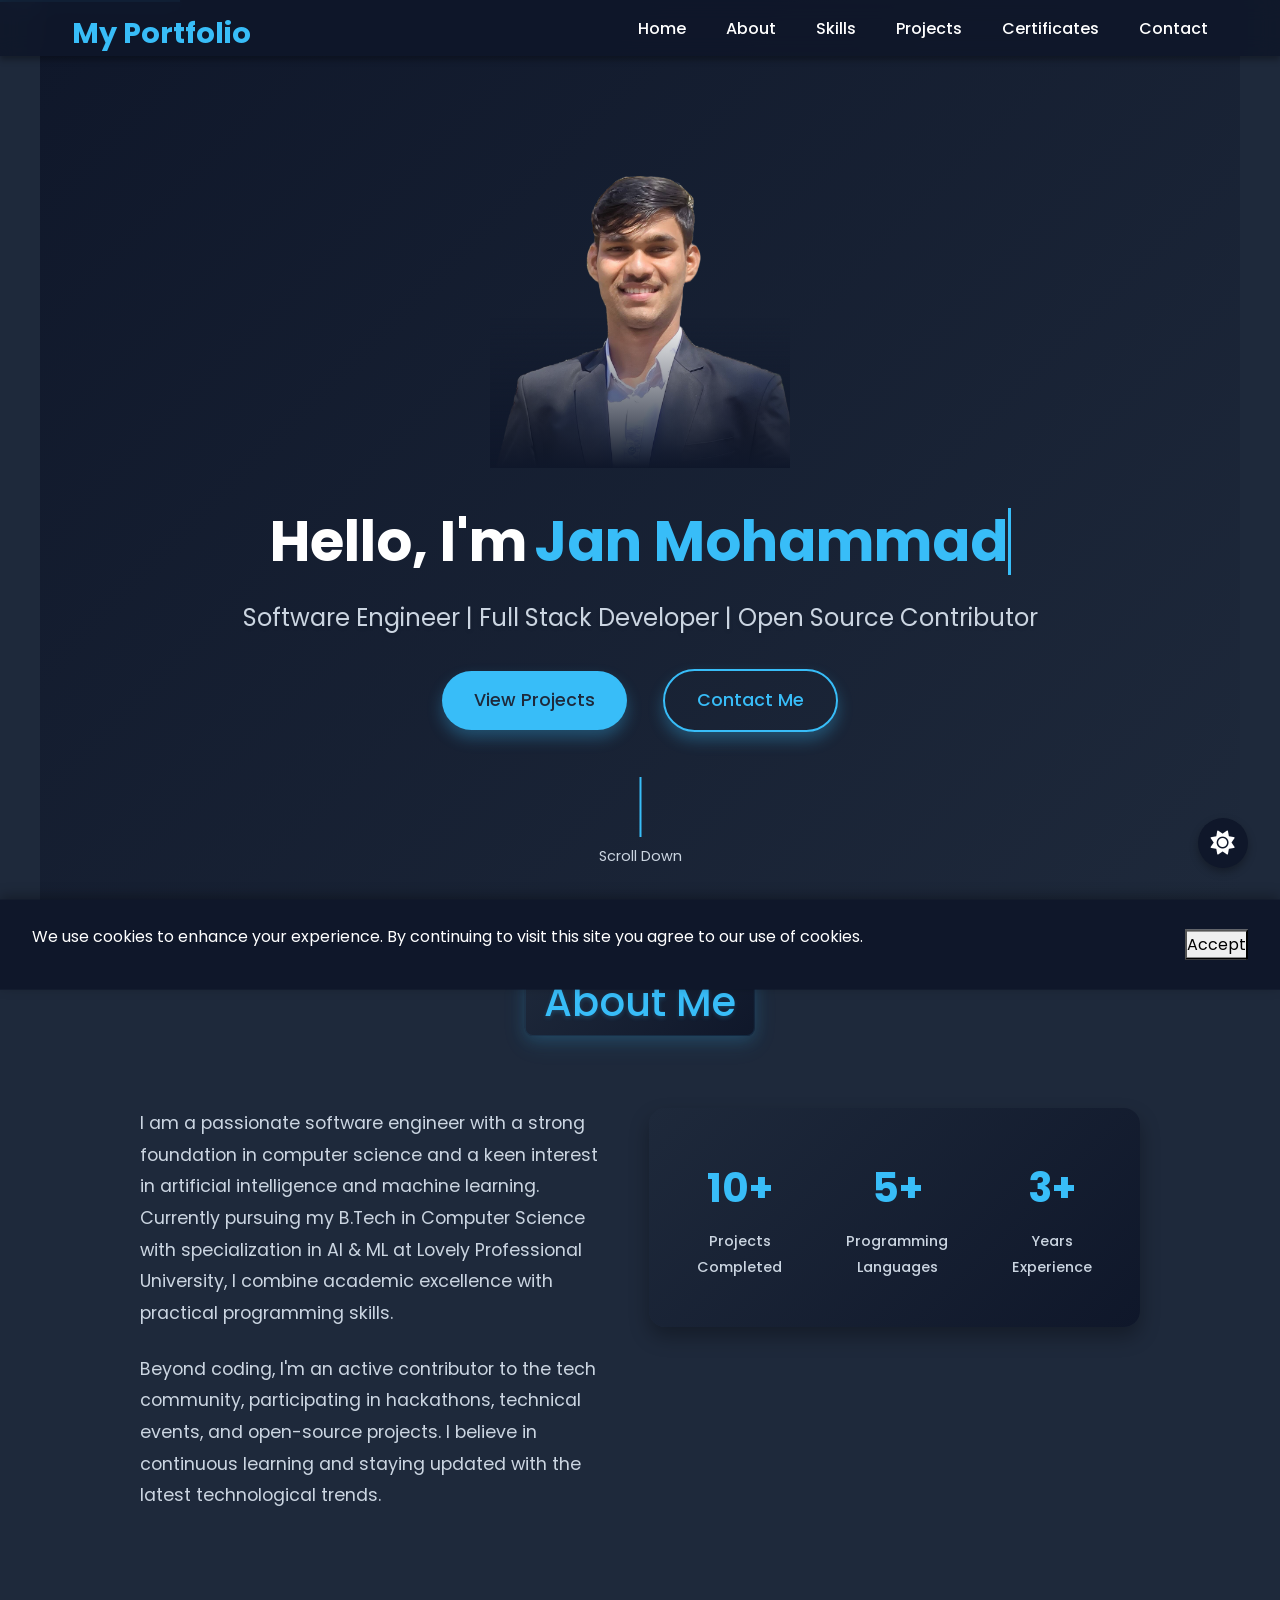
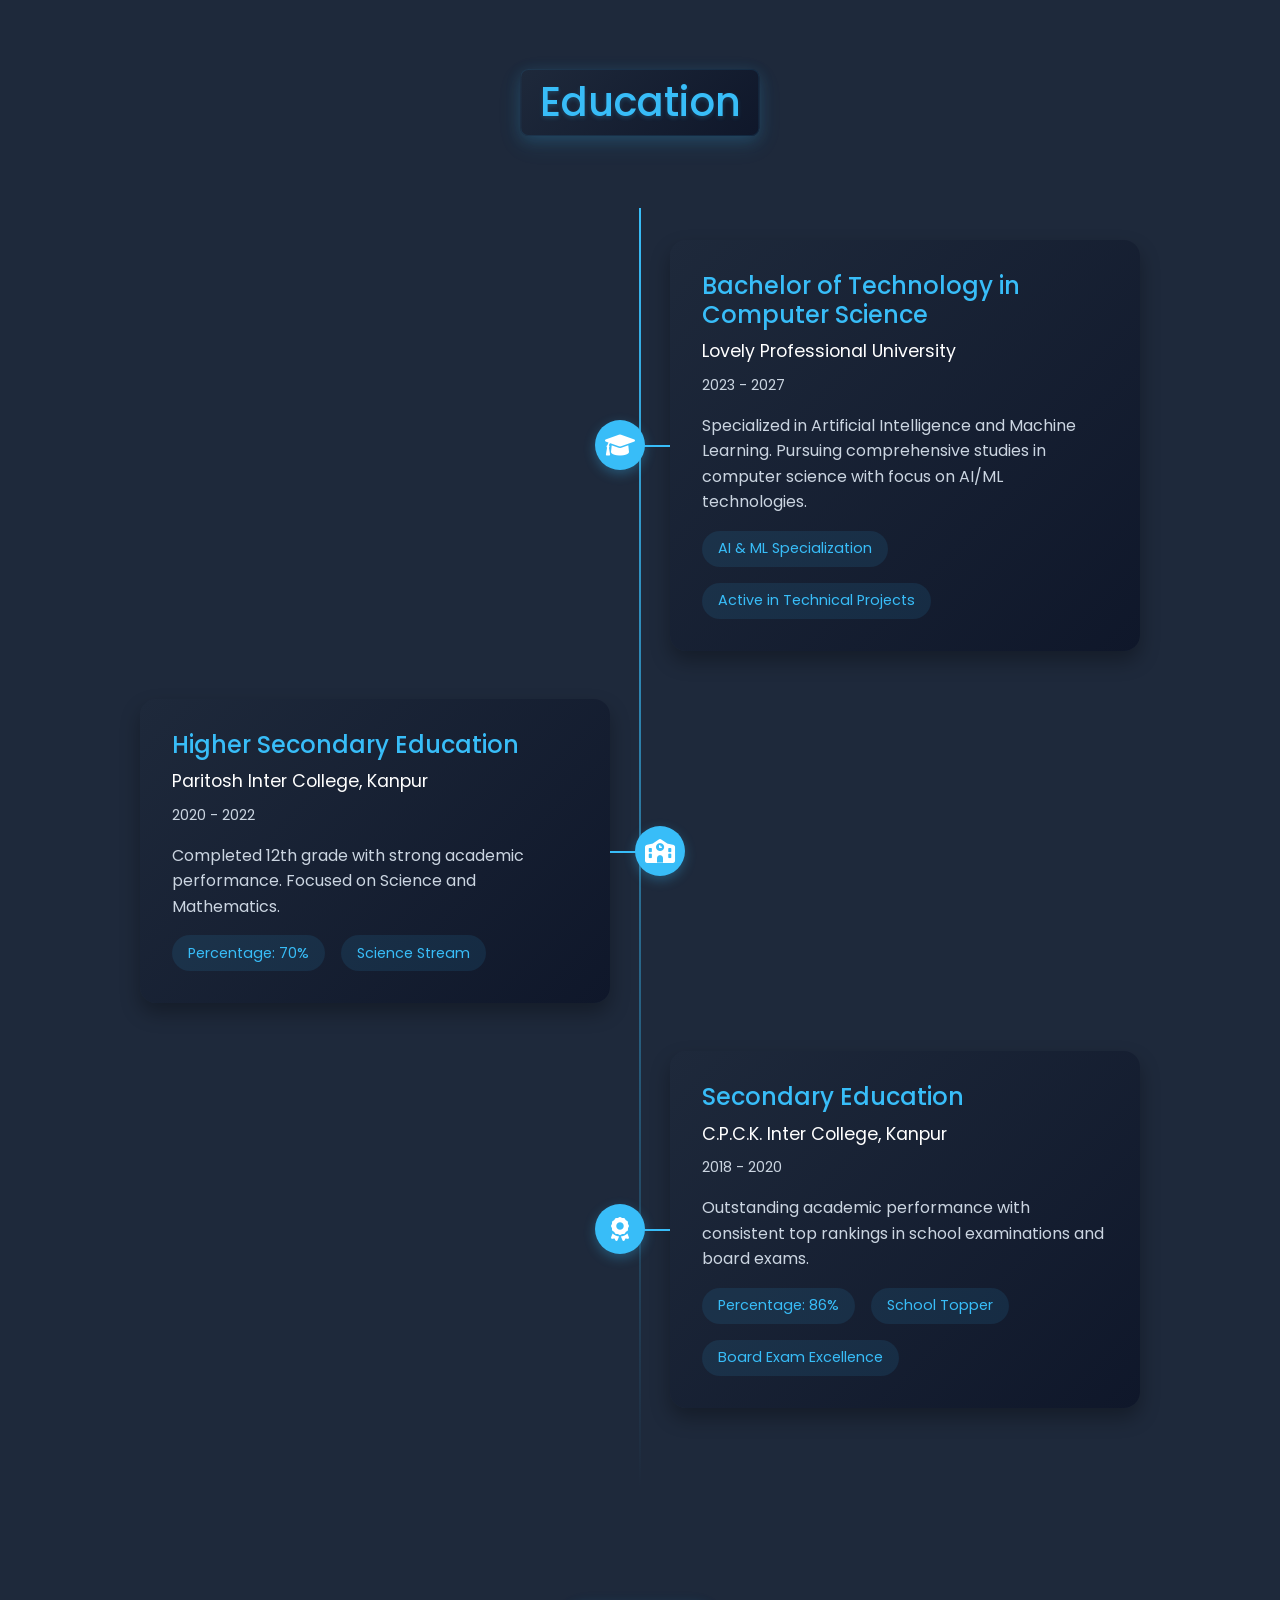
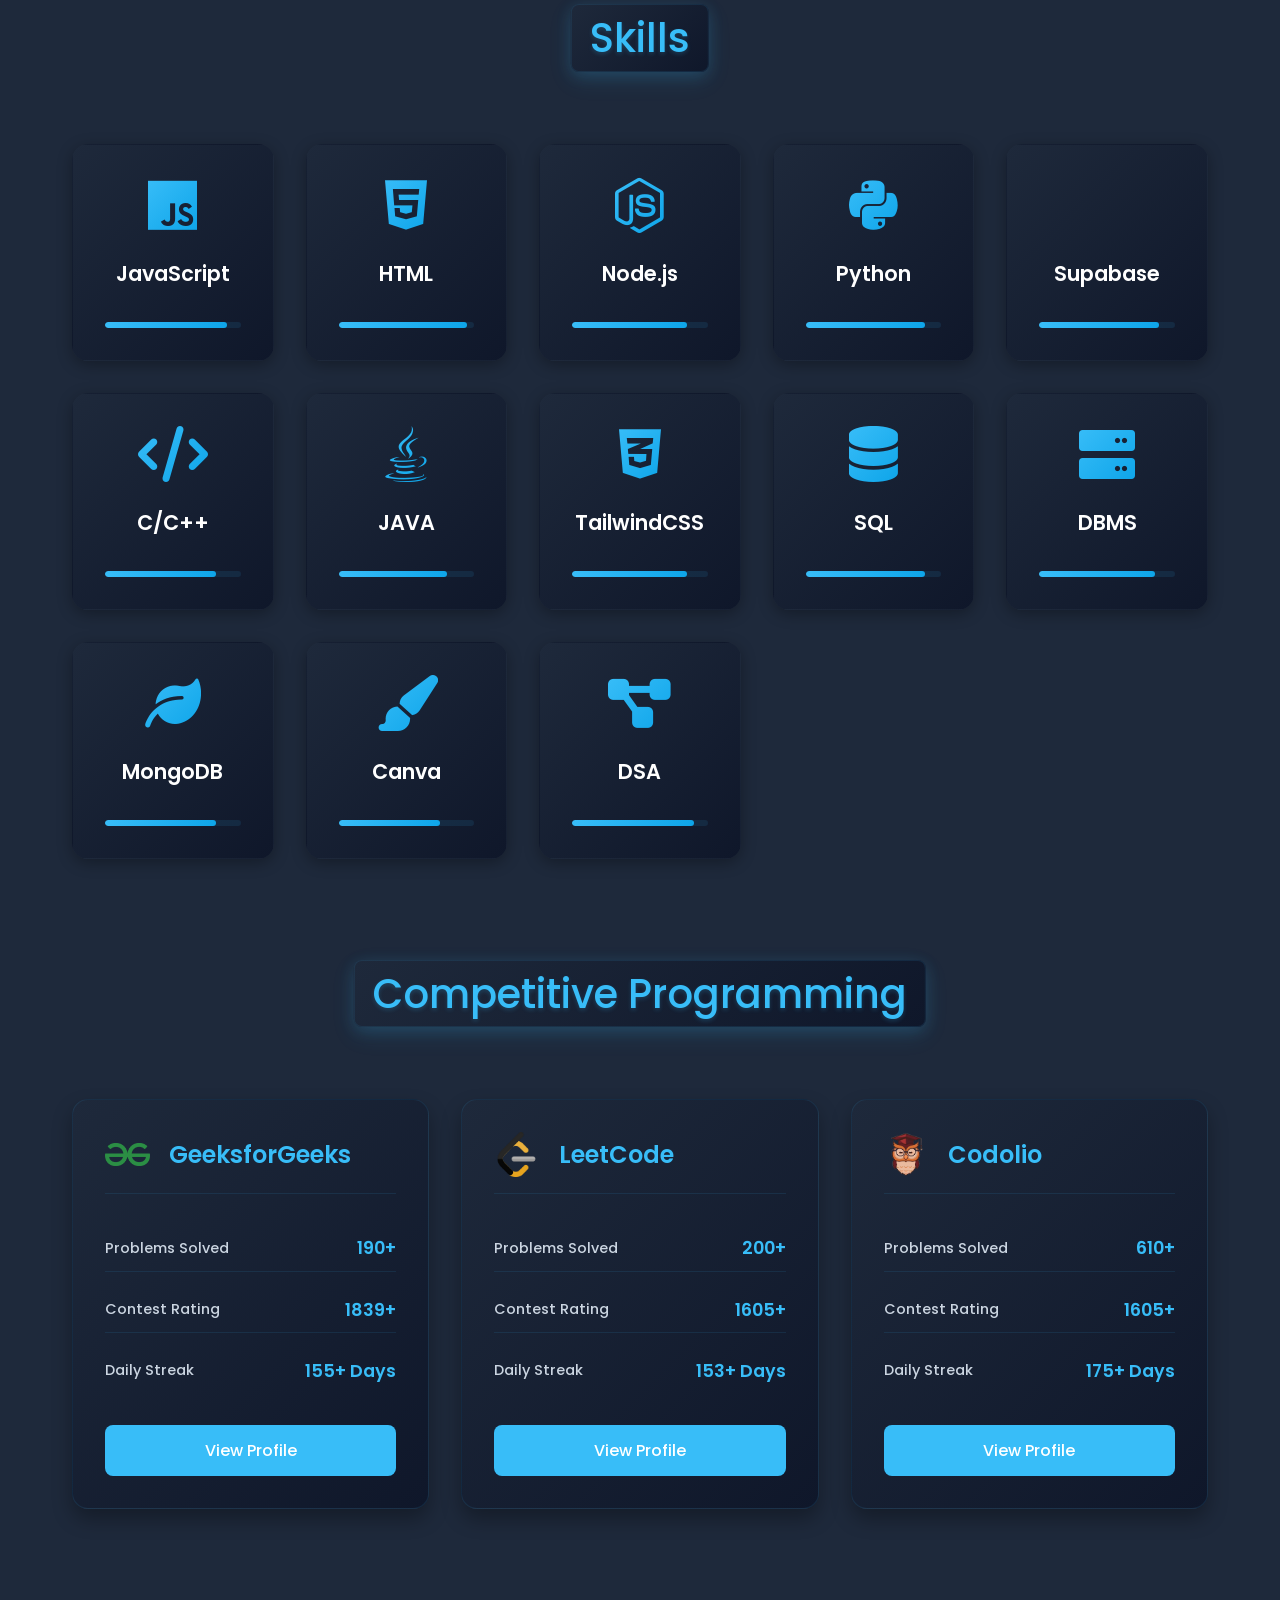
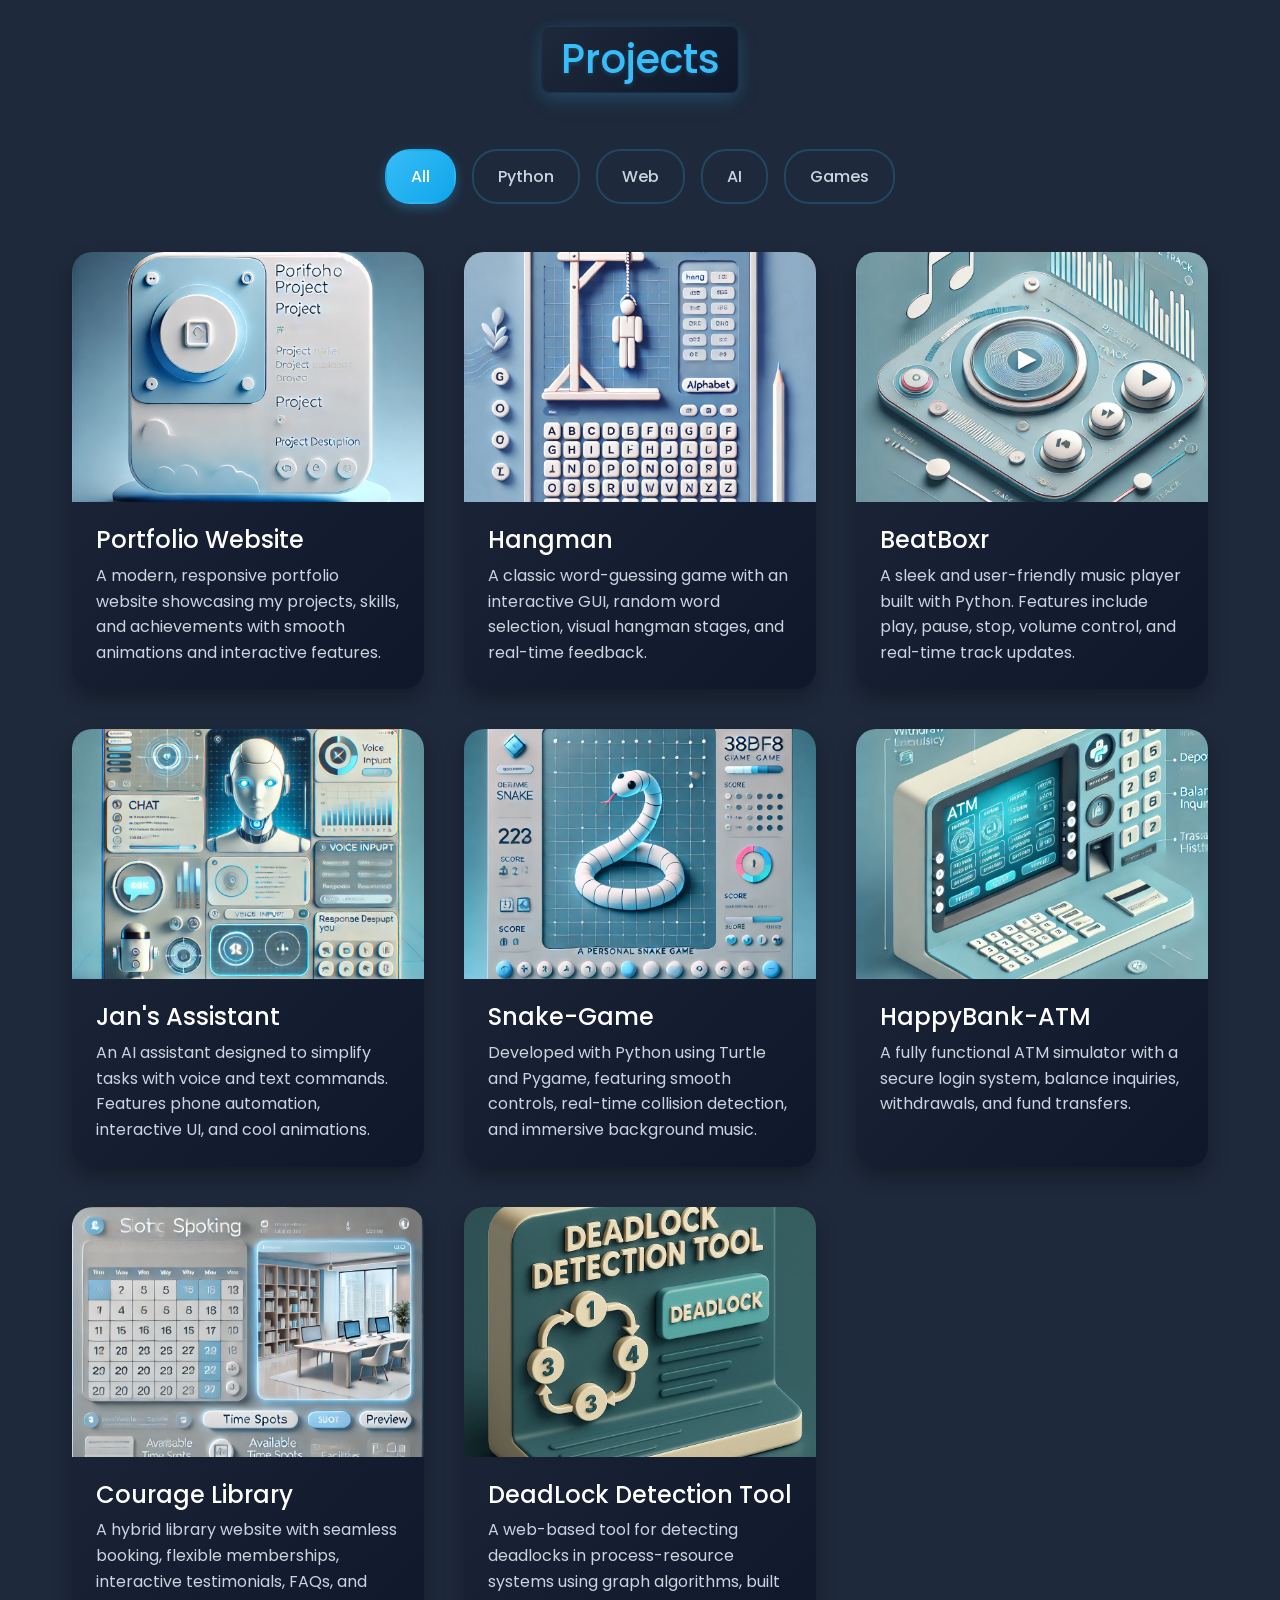
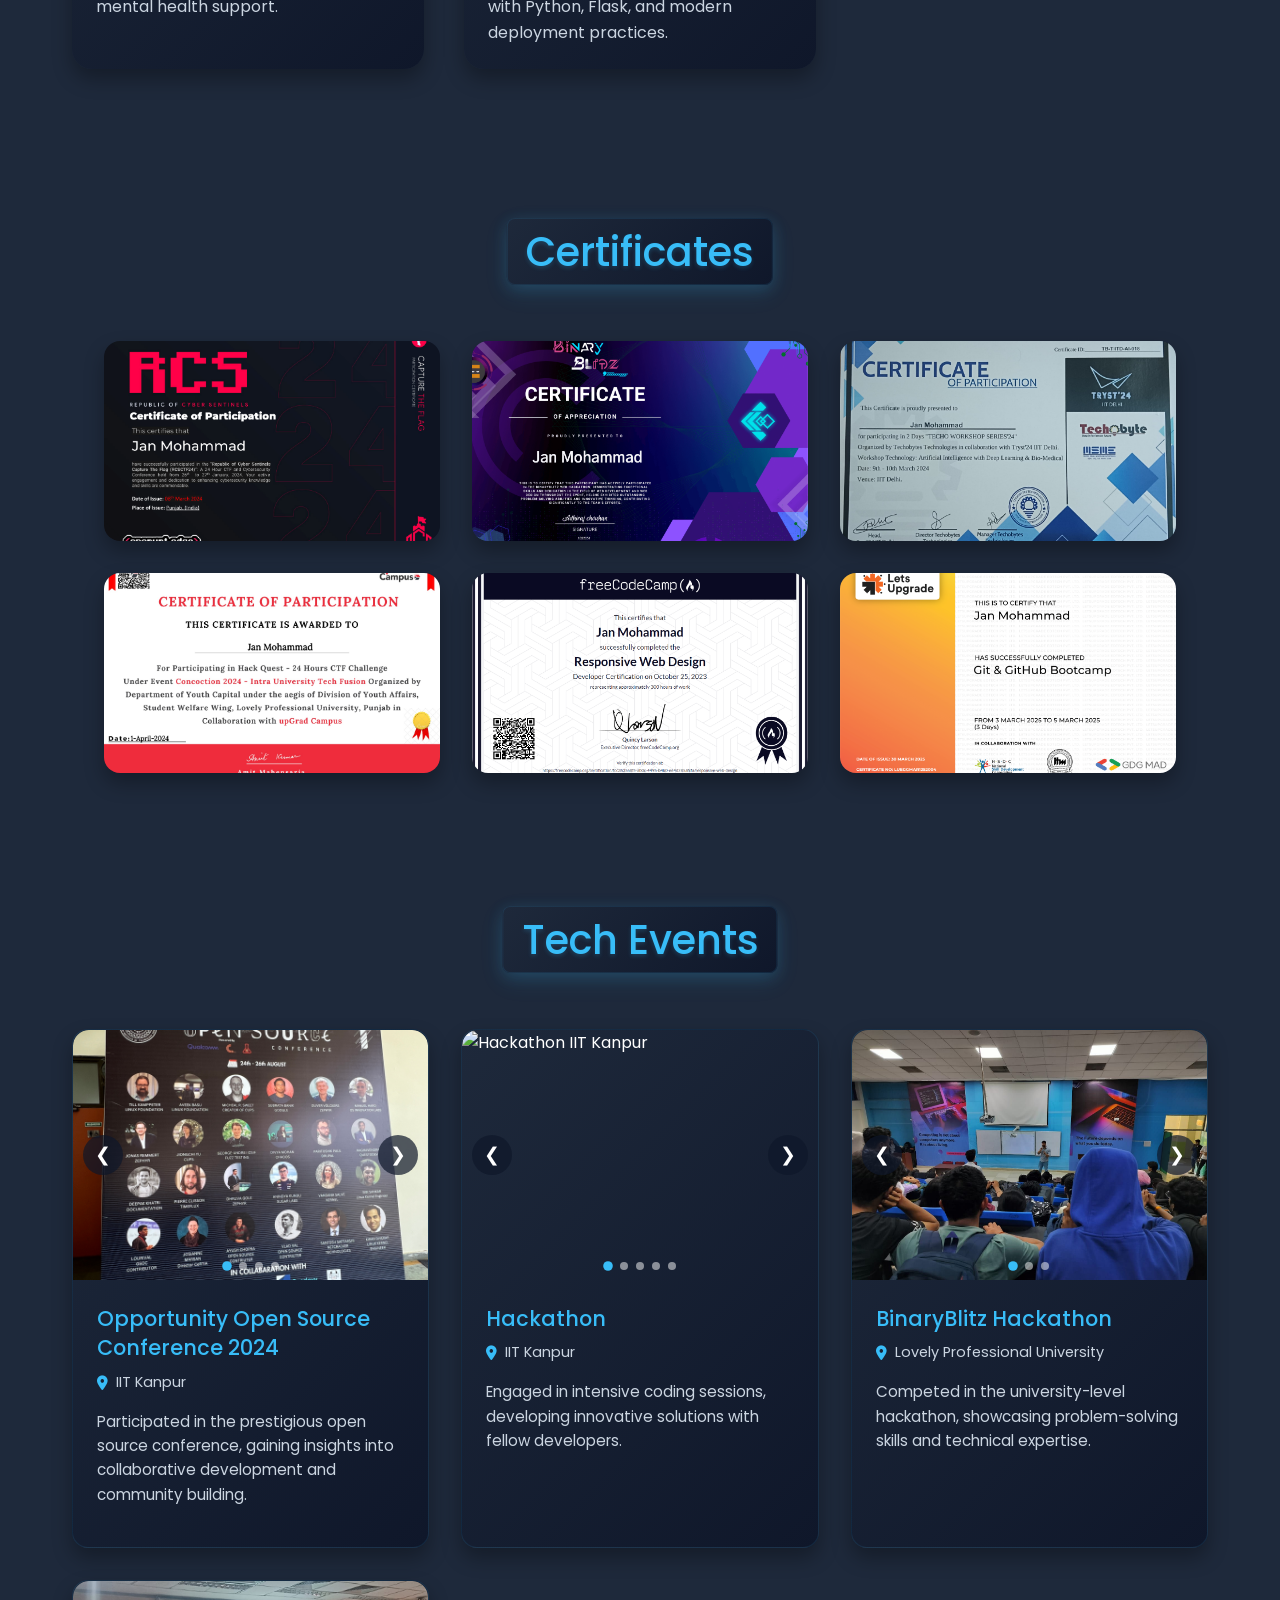
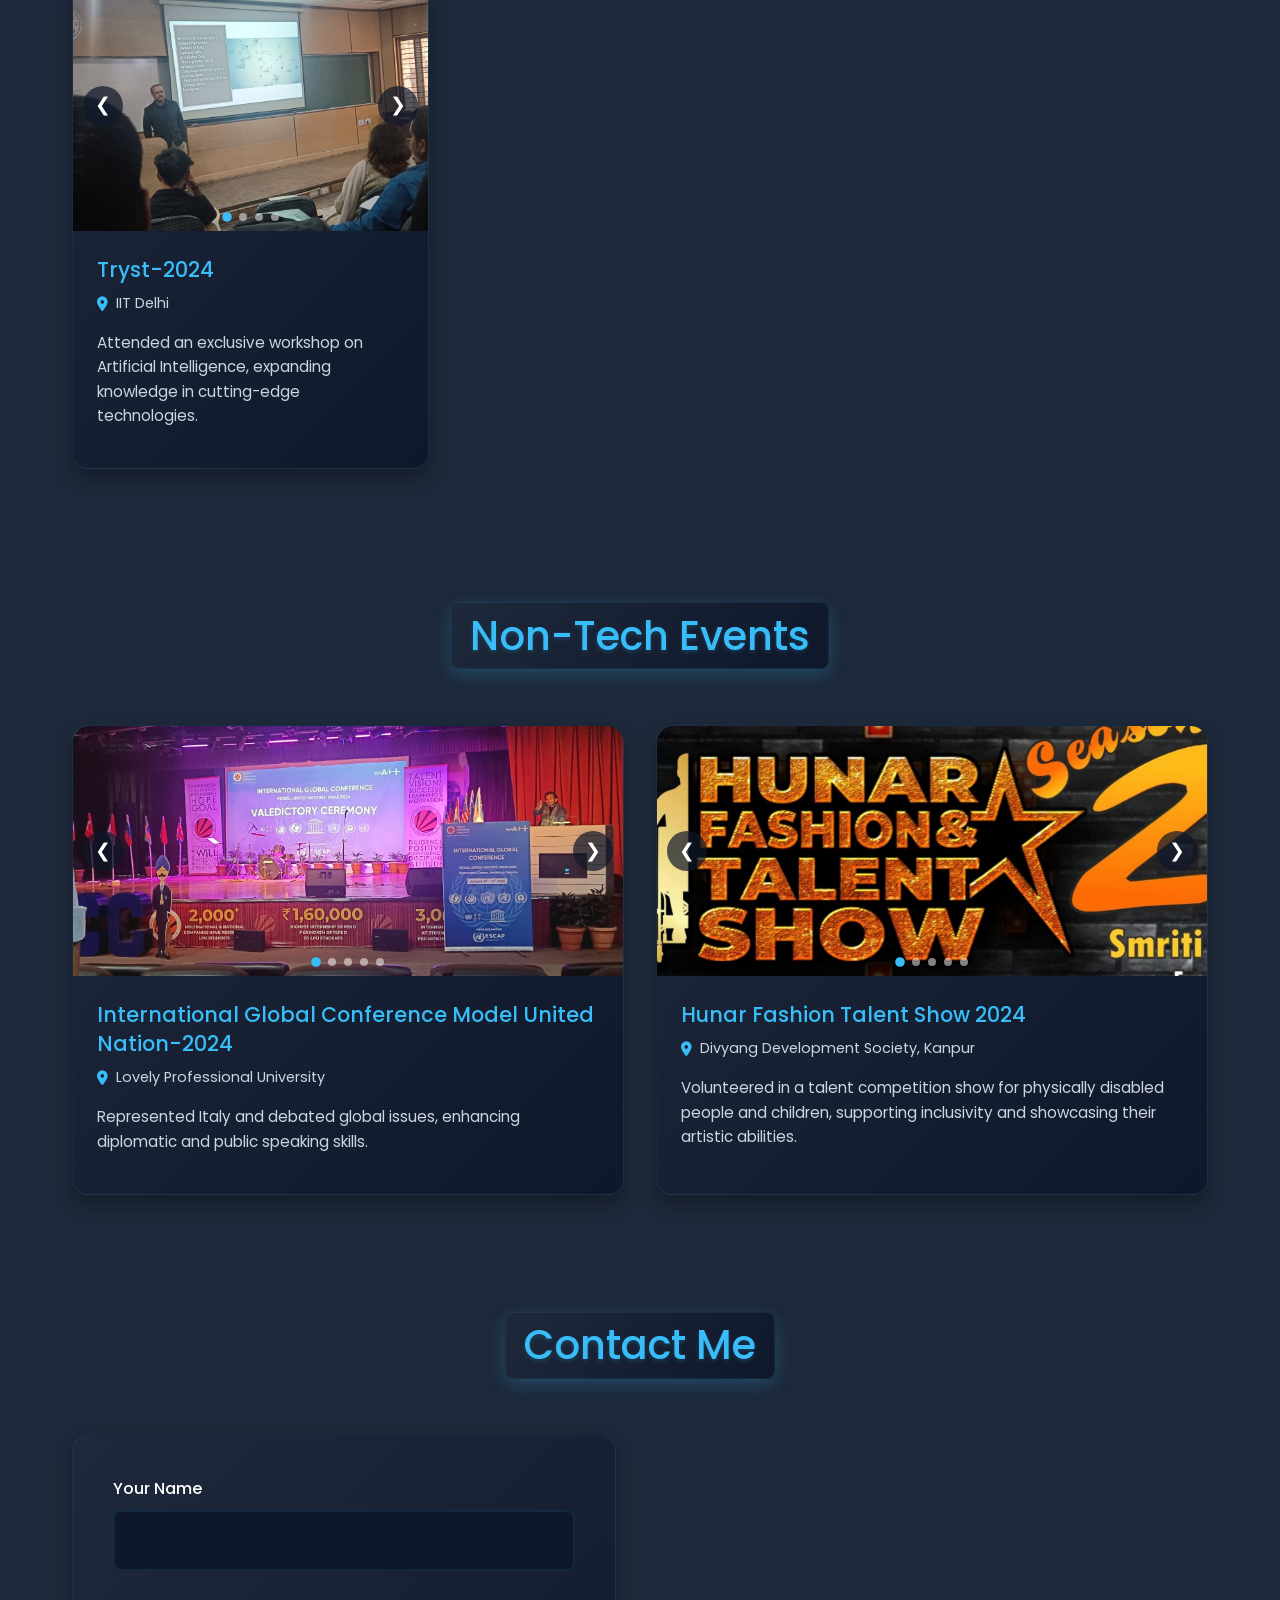
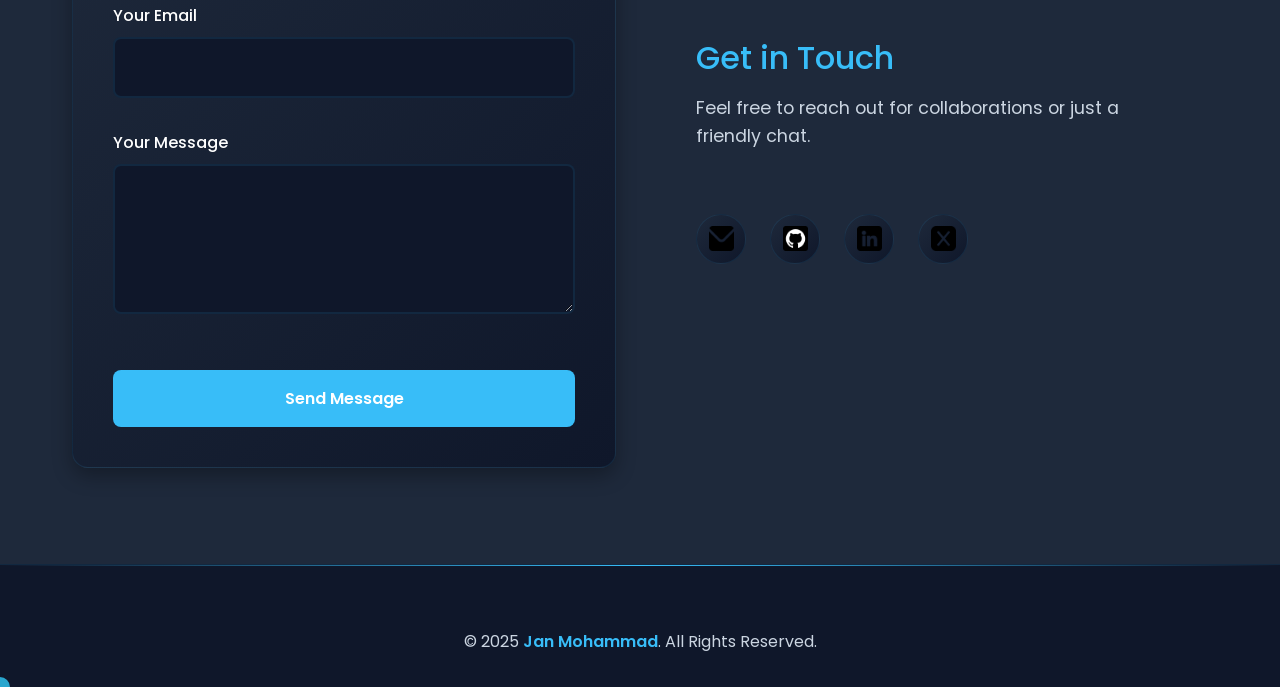
==== commit df2c5570: "supabase" ====
--- a/index.html
+++ b/index.html
@@ -230,6 +230,13 @@
           </div>
         </div>
         <div class="skill-card" role="listitem">
+          <i class="fab fa-supabase skill-icon" aria-hidden="true"></i>
+          <span class="skill-name">Supabase</span>
+          <div class="skill-level" role="progressbar" aria-valuenow="88" aria-valuemin="0" aria-valuemax="100">
+            <div class="skill-progress" data-progress="88"></div>
+          </div>
+        </div>
+        <div class="skill-card" role="listitem">
           <i class="fas fa-code skill-icon" aria-hidden="true"></i>
           <span class="skill-name">C/C++</span>
           <div class="skill-level" role="progressbar" aria-valuenow="82" aria-valuemin="0" aria-valuemax="100">
--- a/styles.css
+++ b/styles.css
@@ -2710,4 +2710,12 @@
     height: 200px;
     margin-bottom: 1.5rem;
   }
-} +} 
+
+.fa-supabase {
+  display: inline-block;
+  width: 1em;
+  height: 1em;
+  background: url("https://cdn.simpleicons.org/supabase/3FCF8E") no-repeat center;
+  background-size: contain;
+}
--- a/styles.css
+++ b/styles.css
@@ -2710,4 +2710,12 @@
     height: 200px;
     margin-bottom: 1.5rem;
   }
-} +} 
+
+.fa-supabase {
+  display: inline-block;
+  width: 1em;
+  height: 1em;
+  background: url("https://cdn.simpleicons.org/supabase/3FCF8E") no-repeat center;
+  background-size: contain;
+}
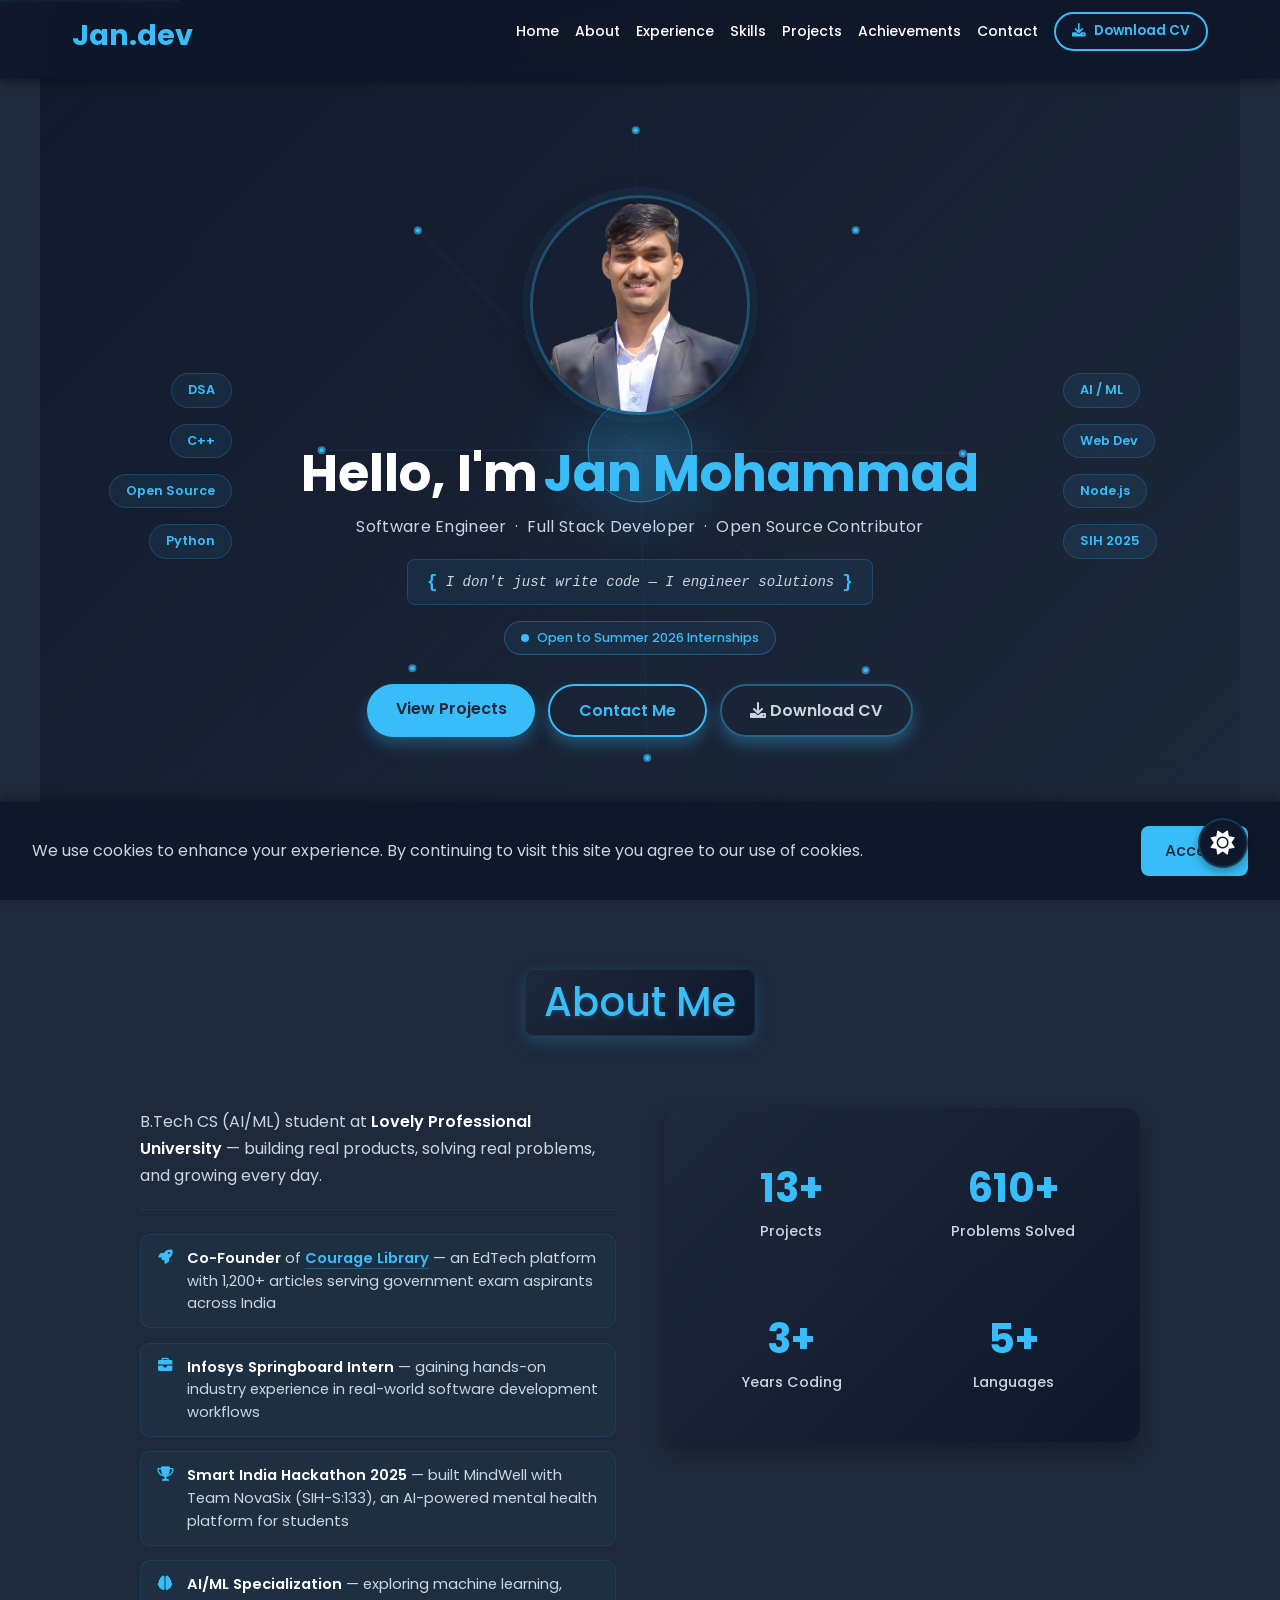
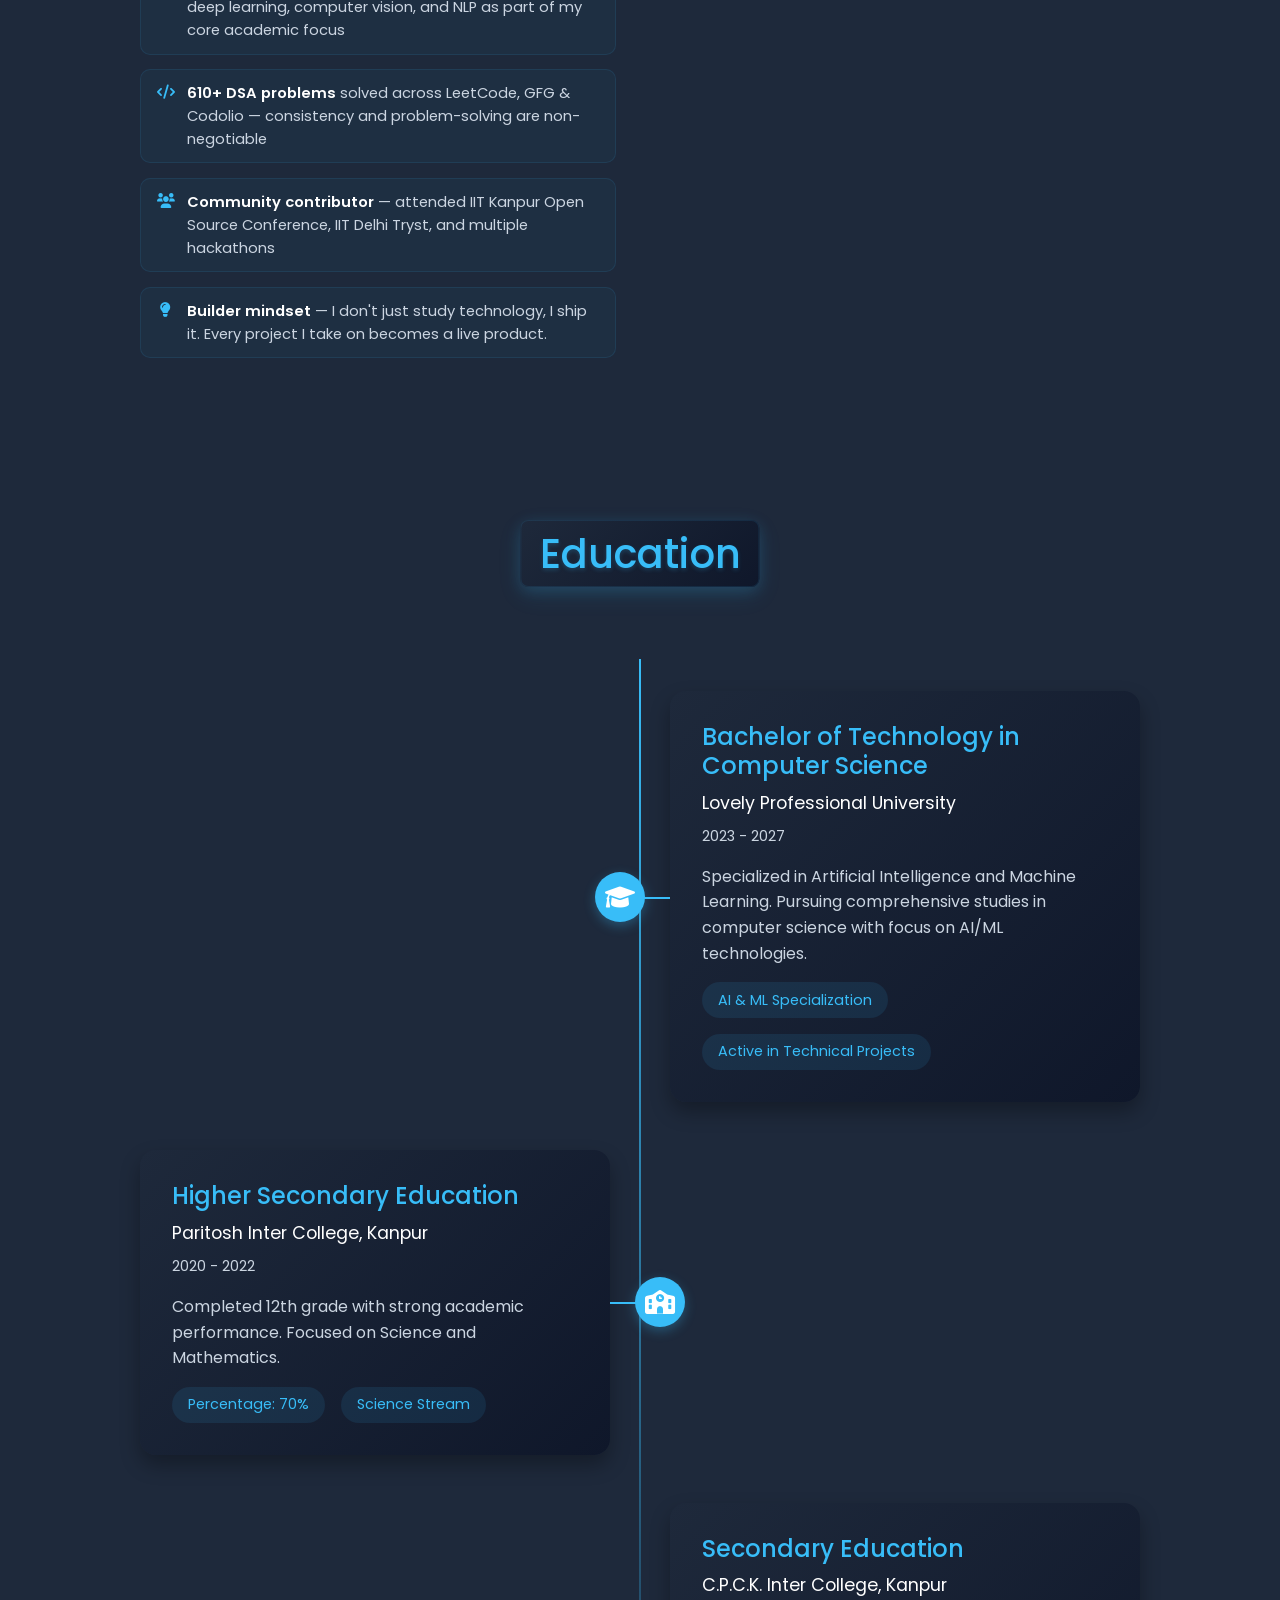
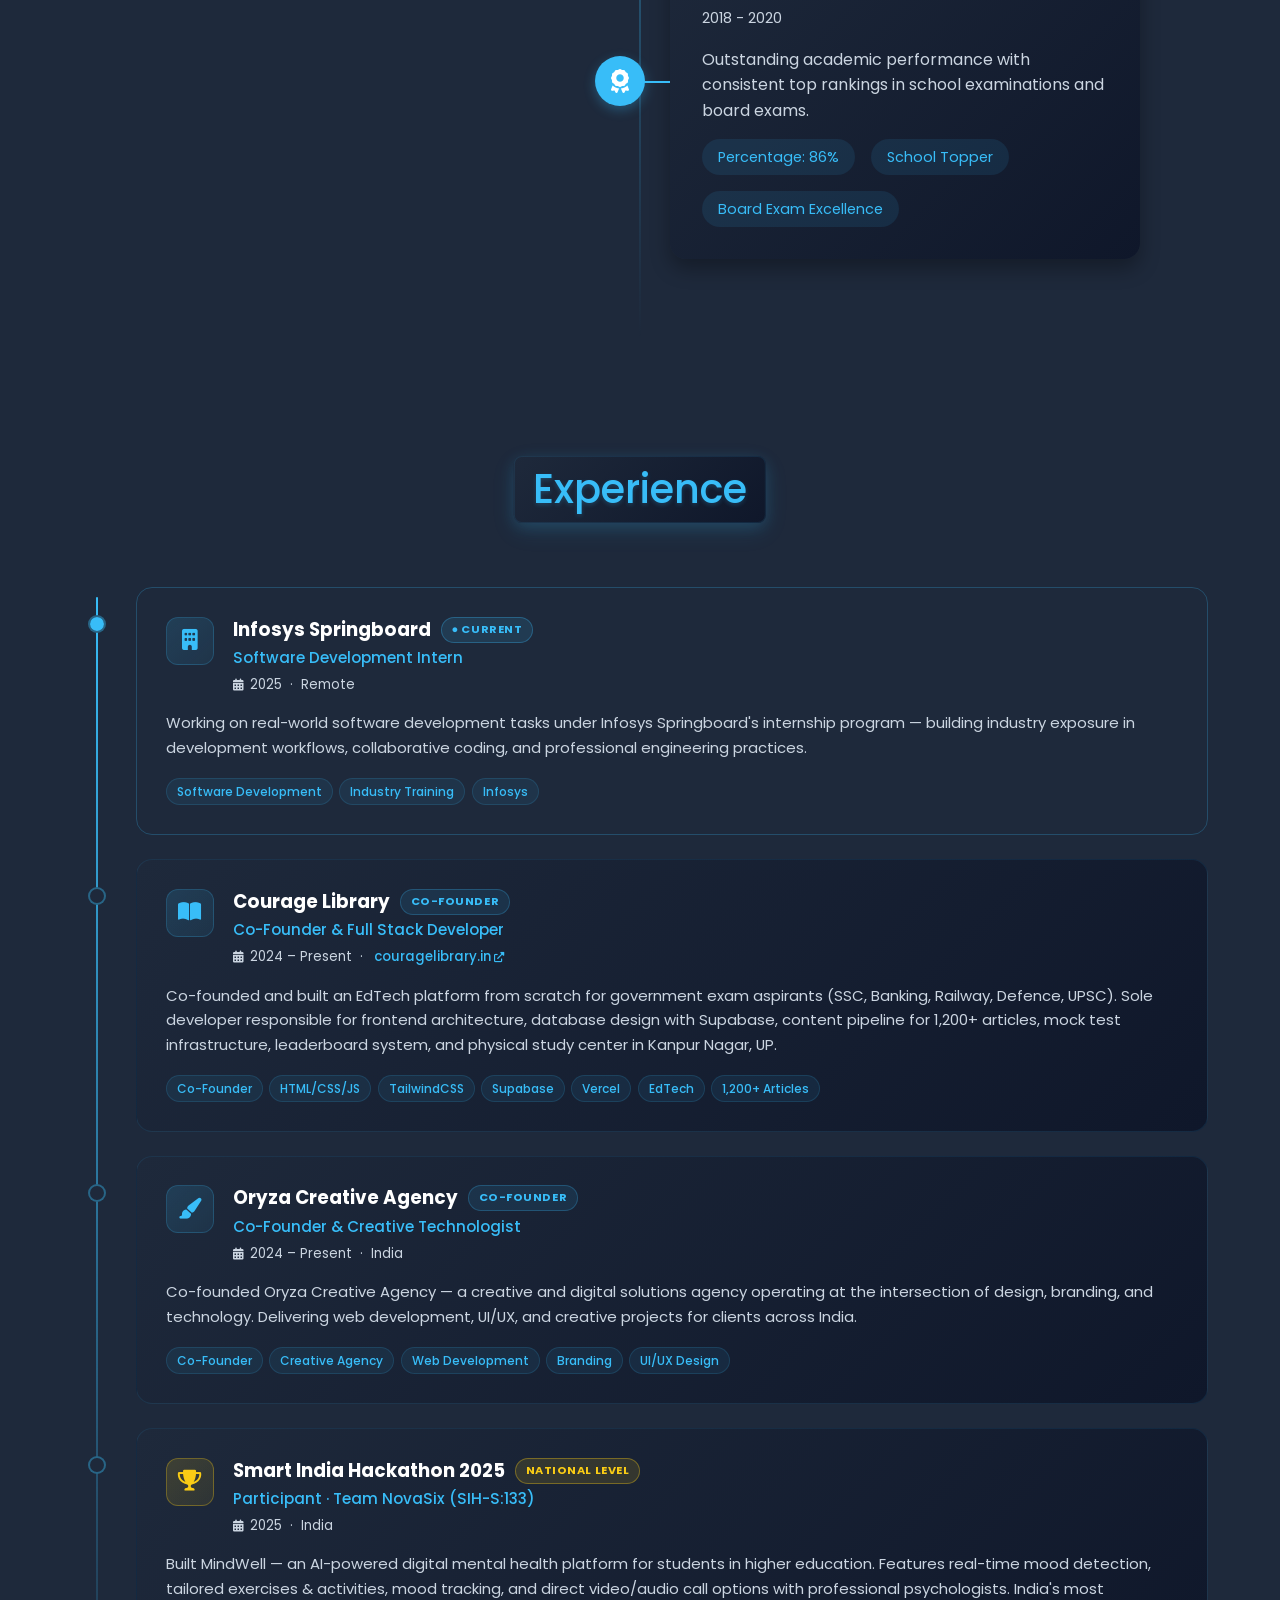
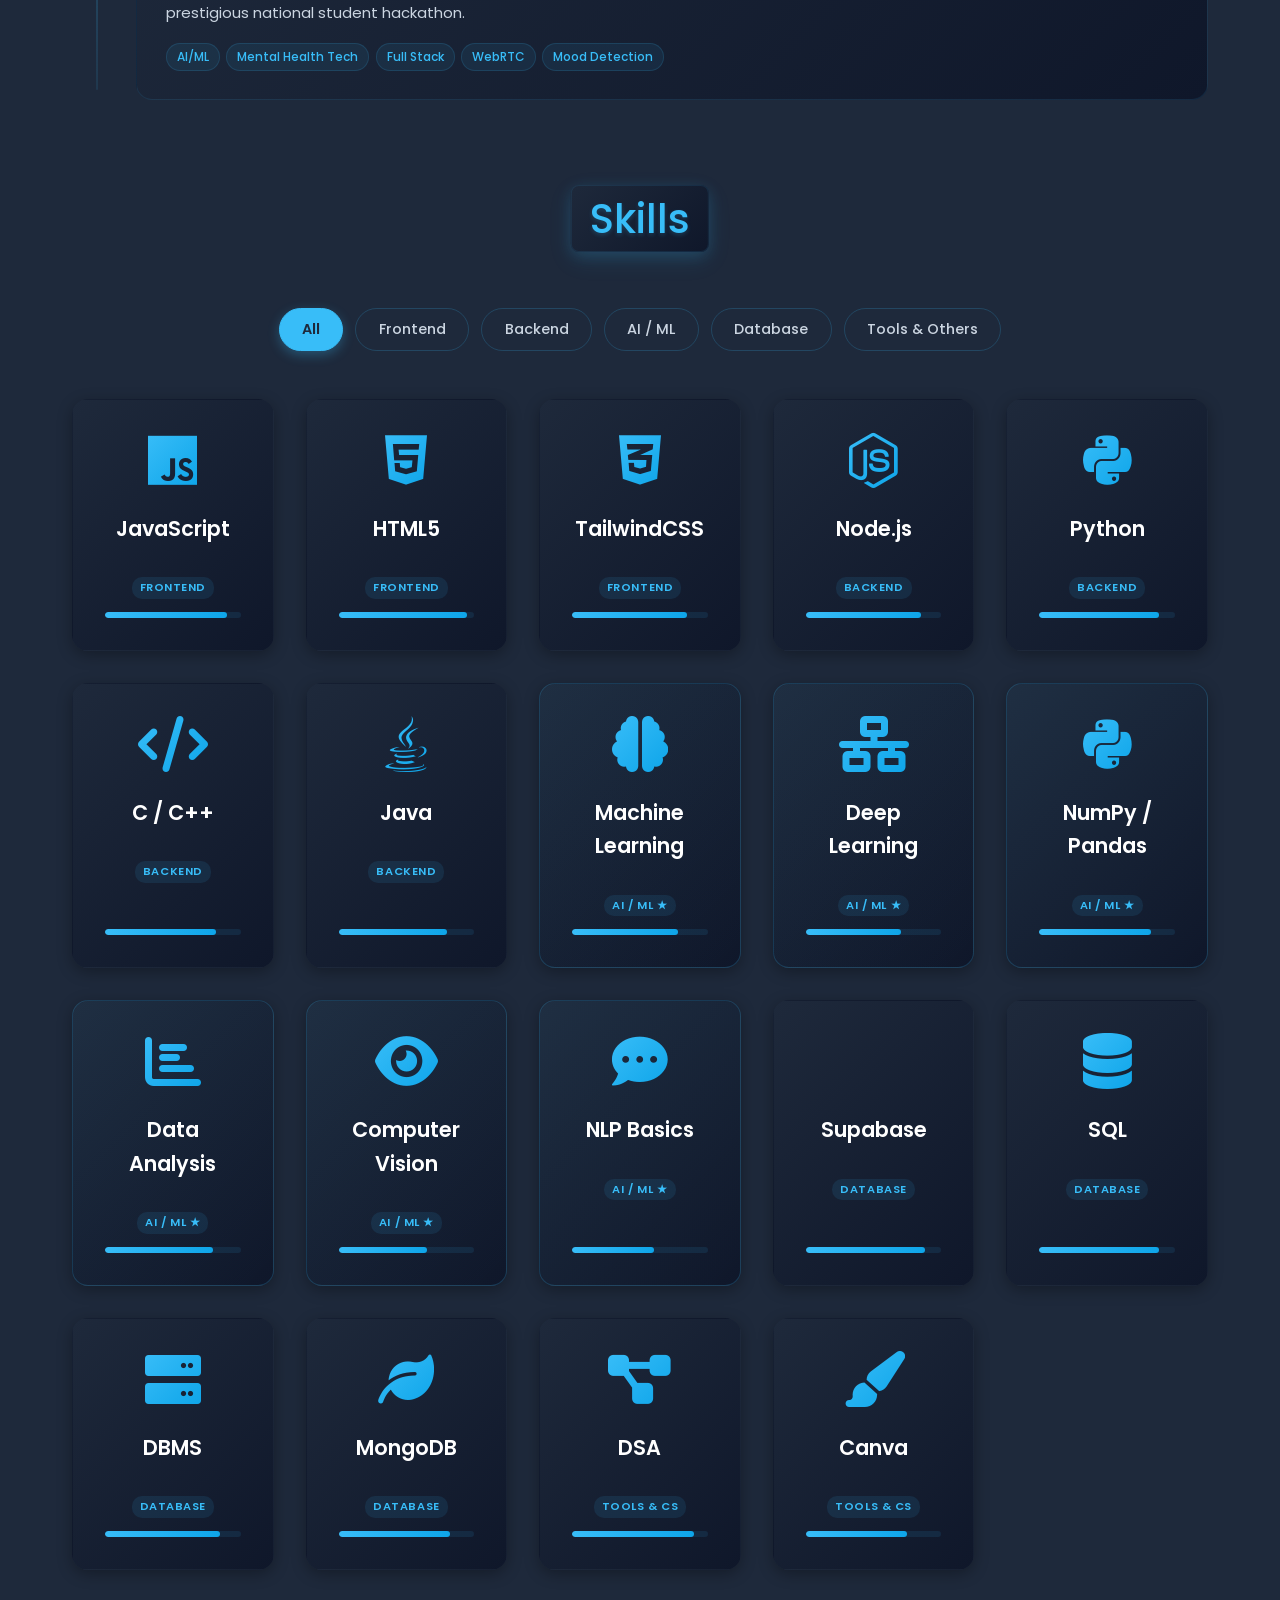
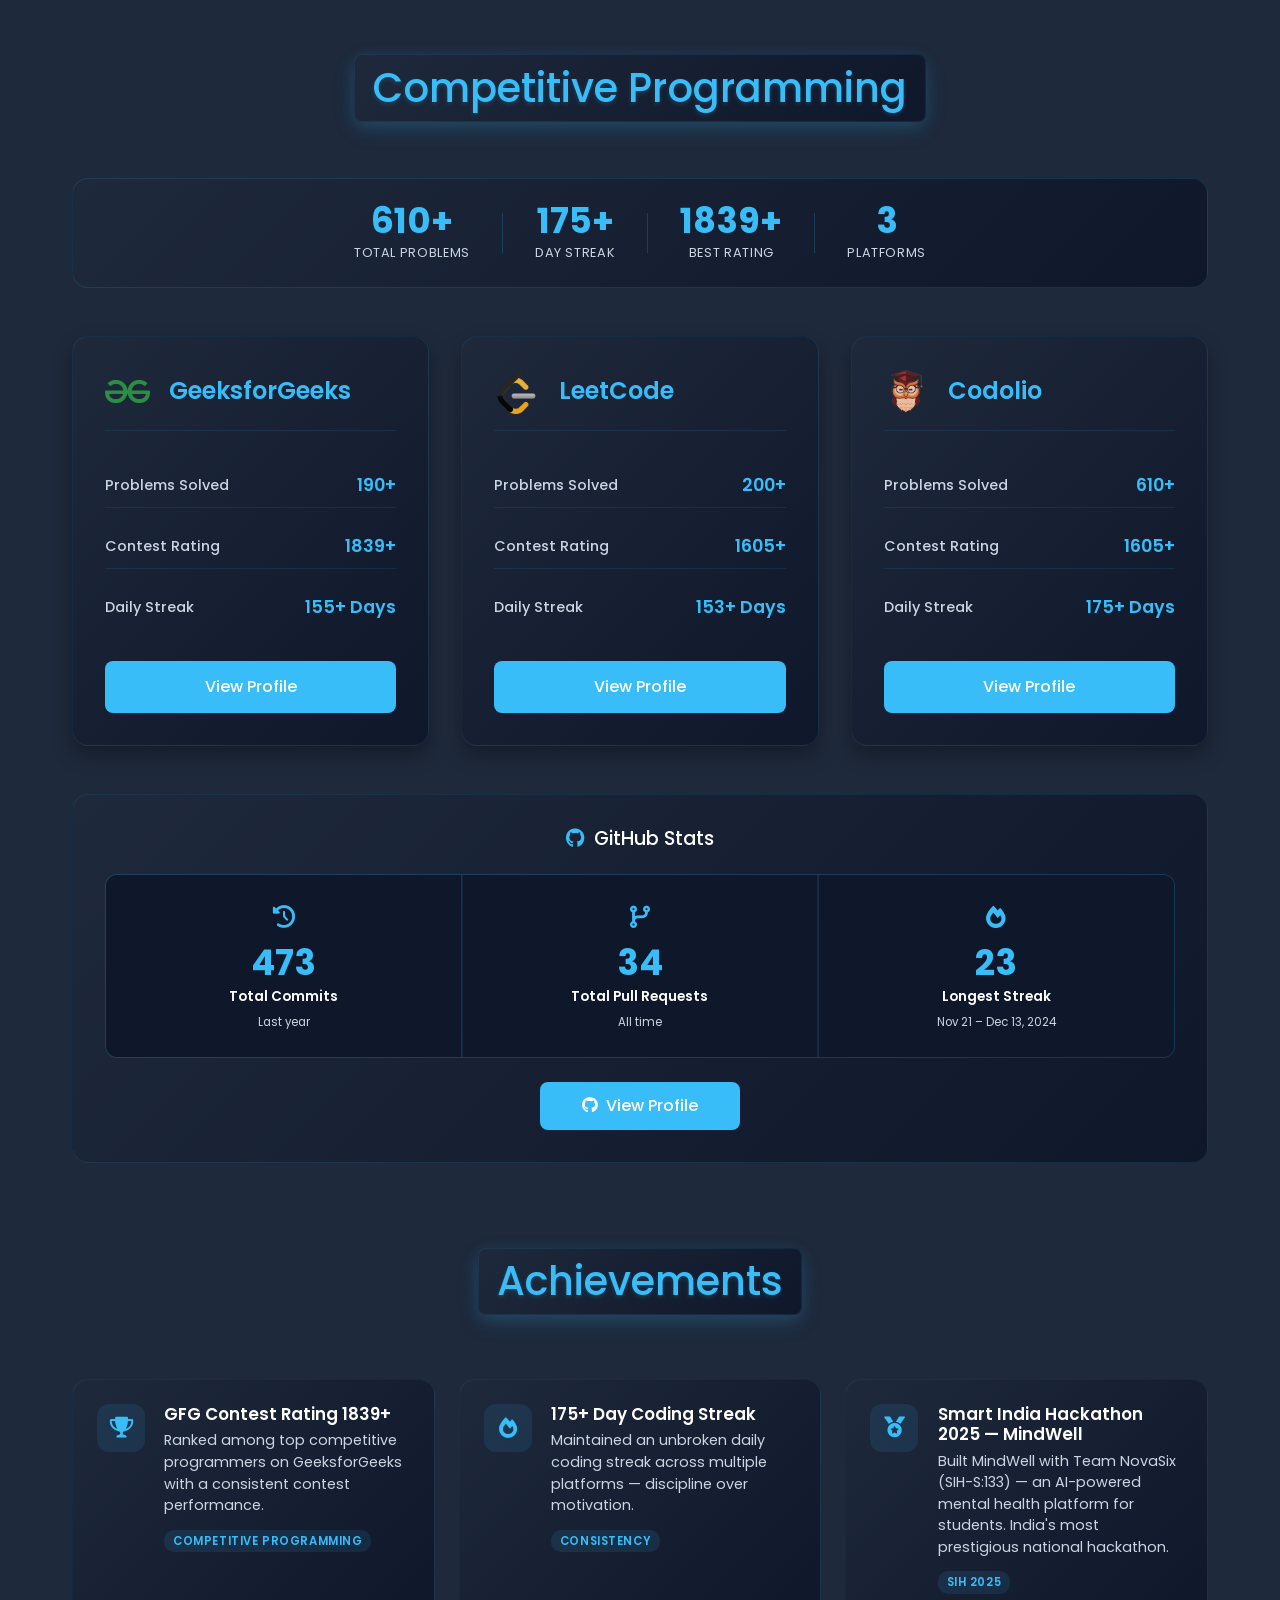
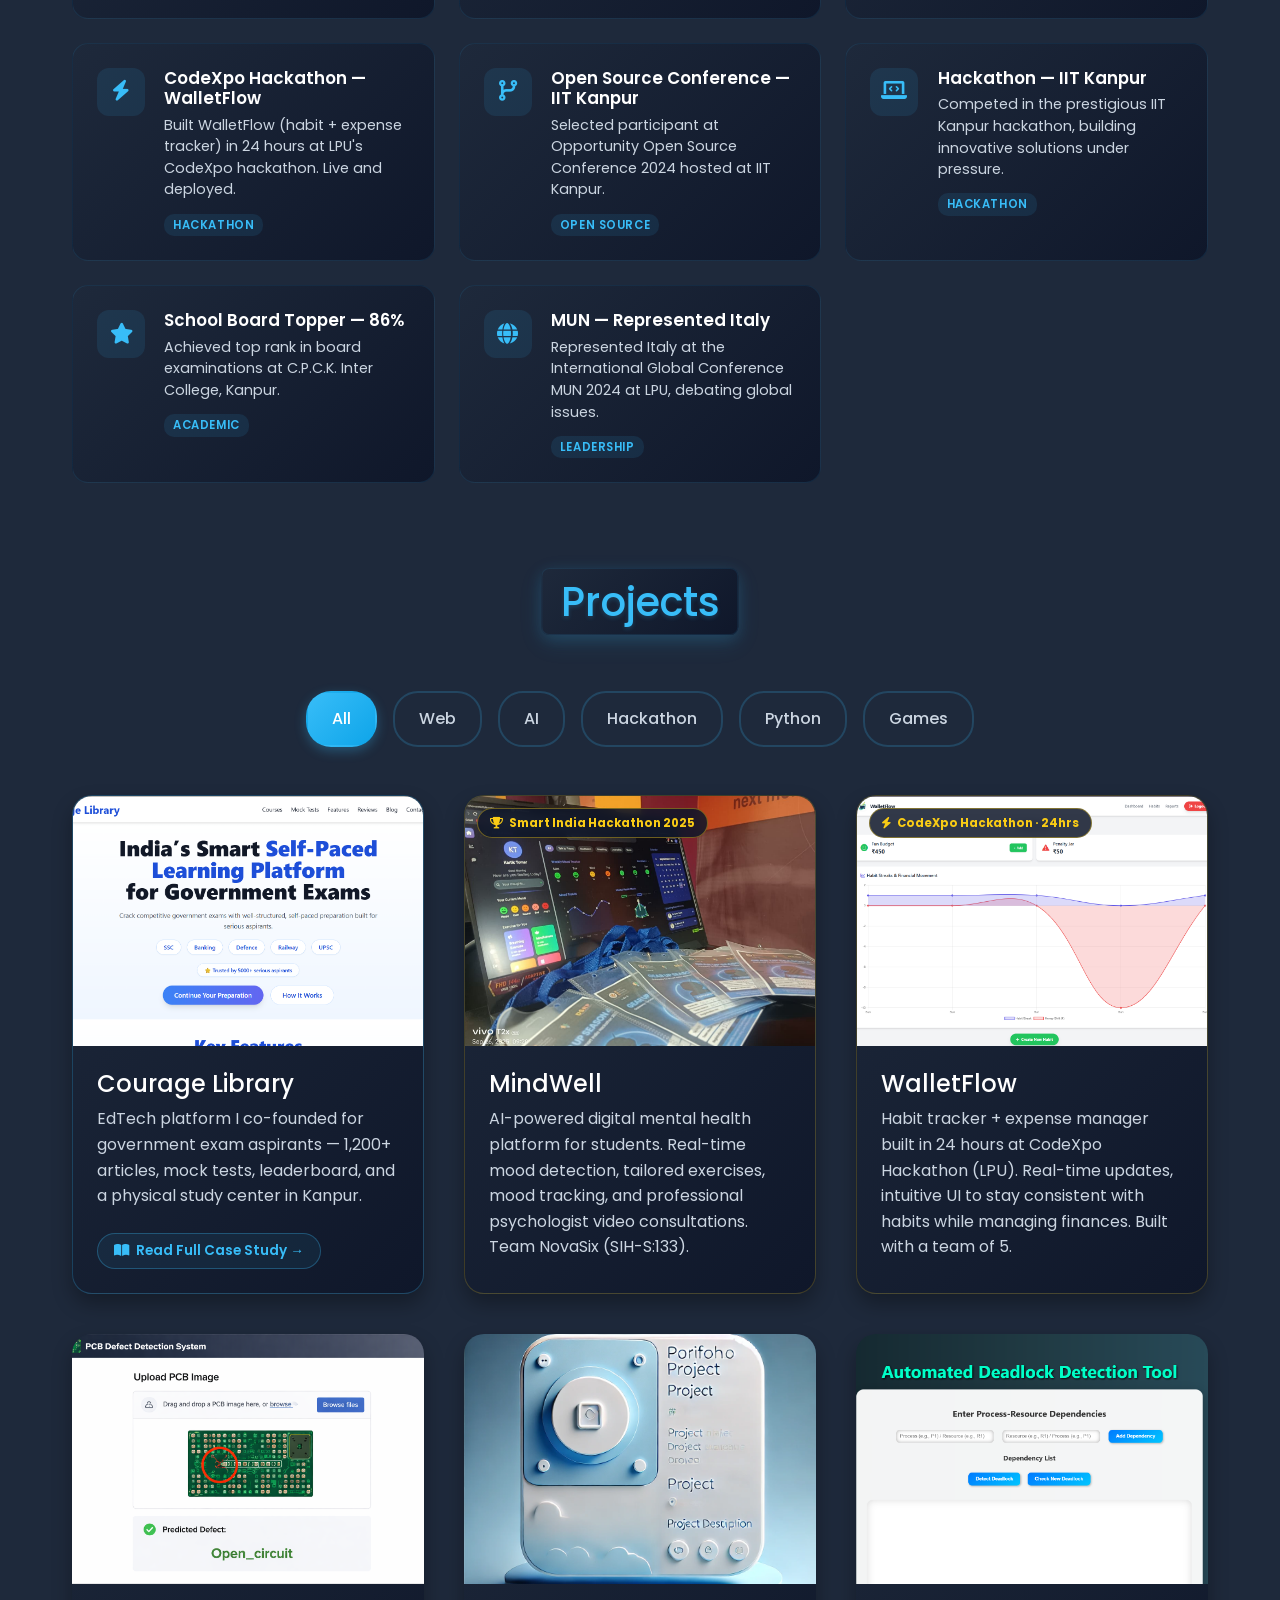
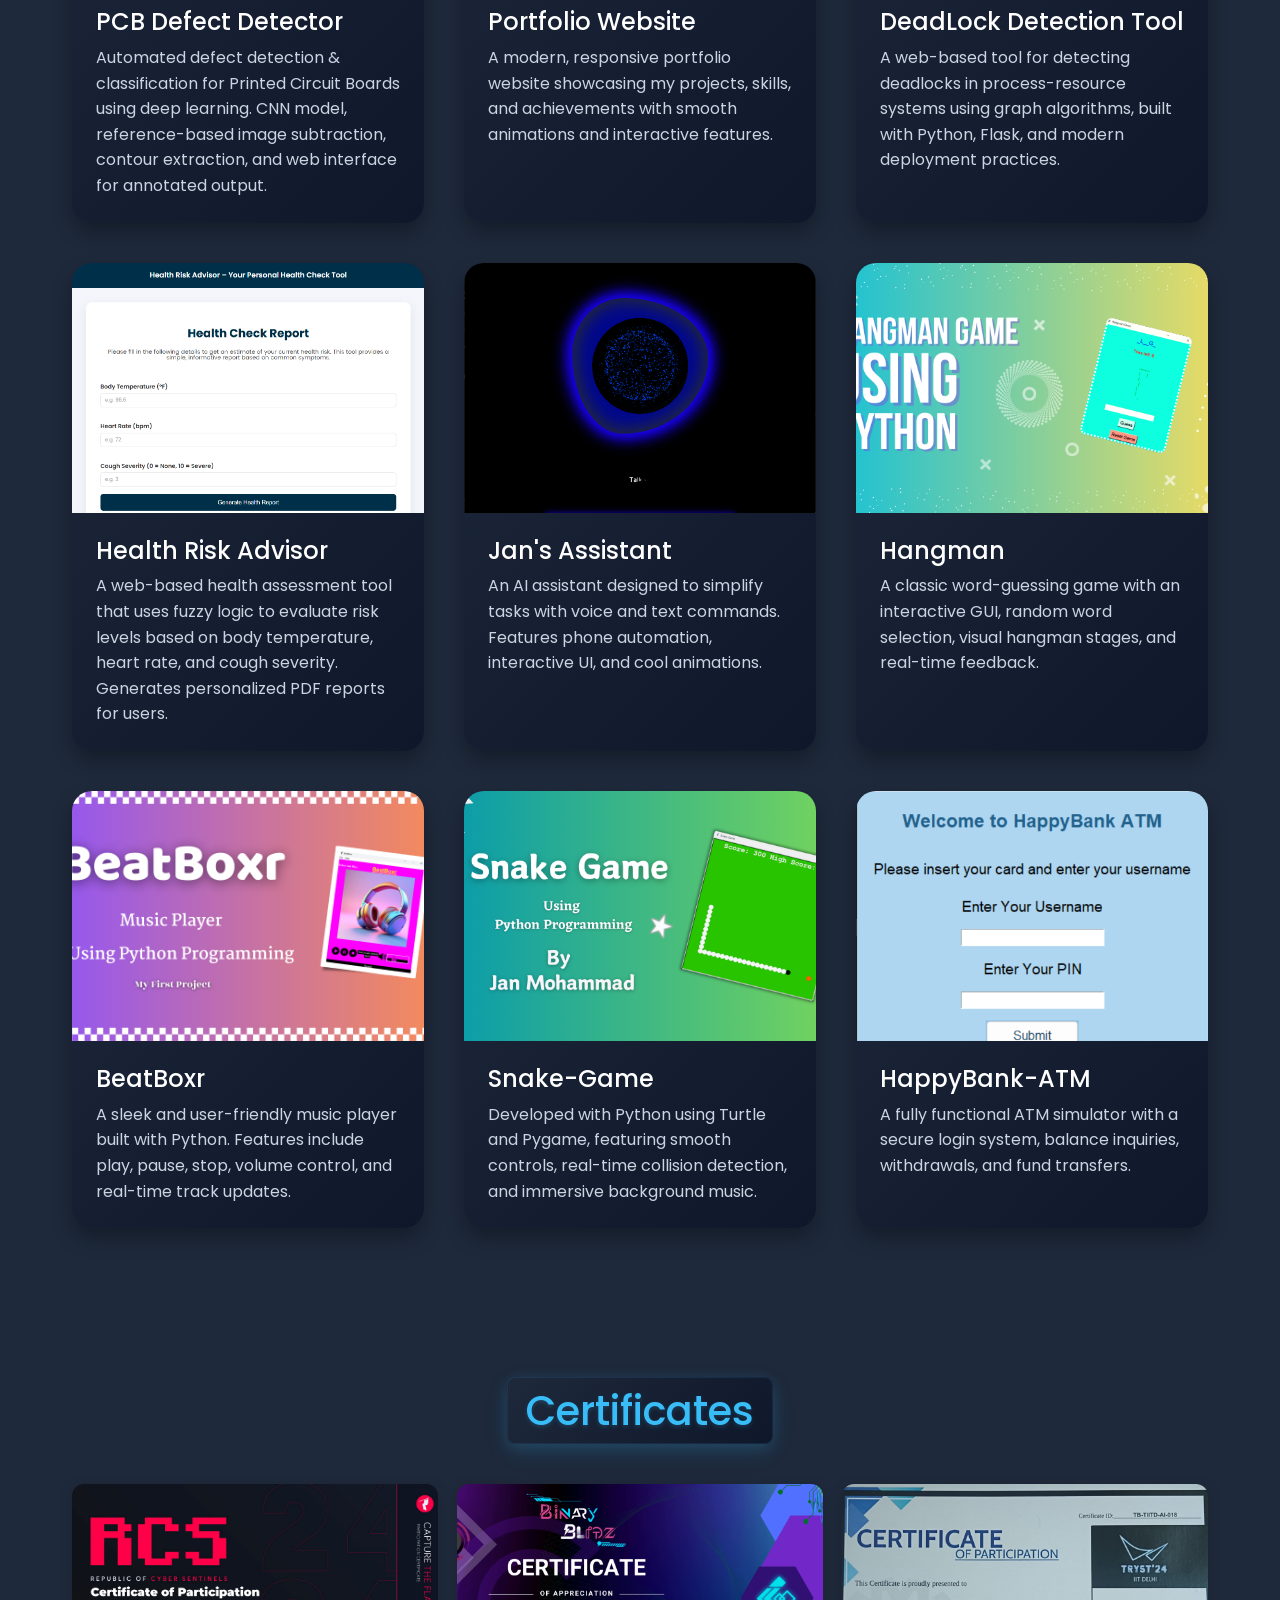
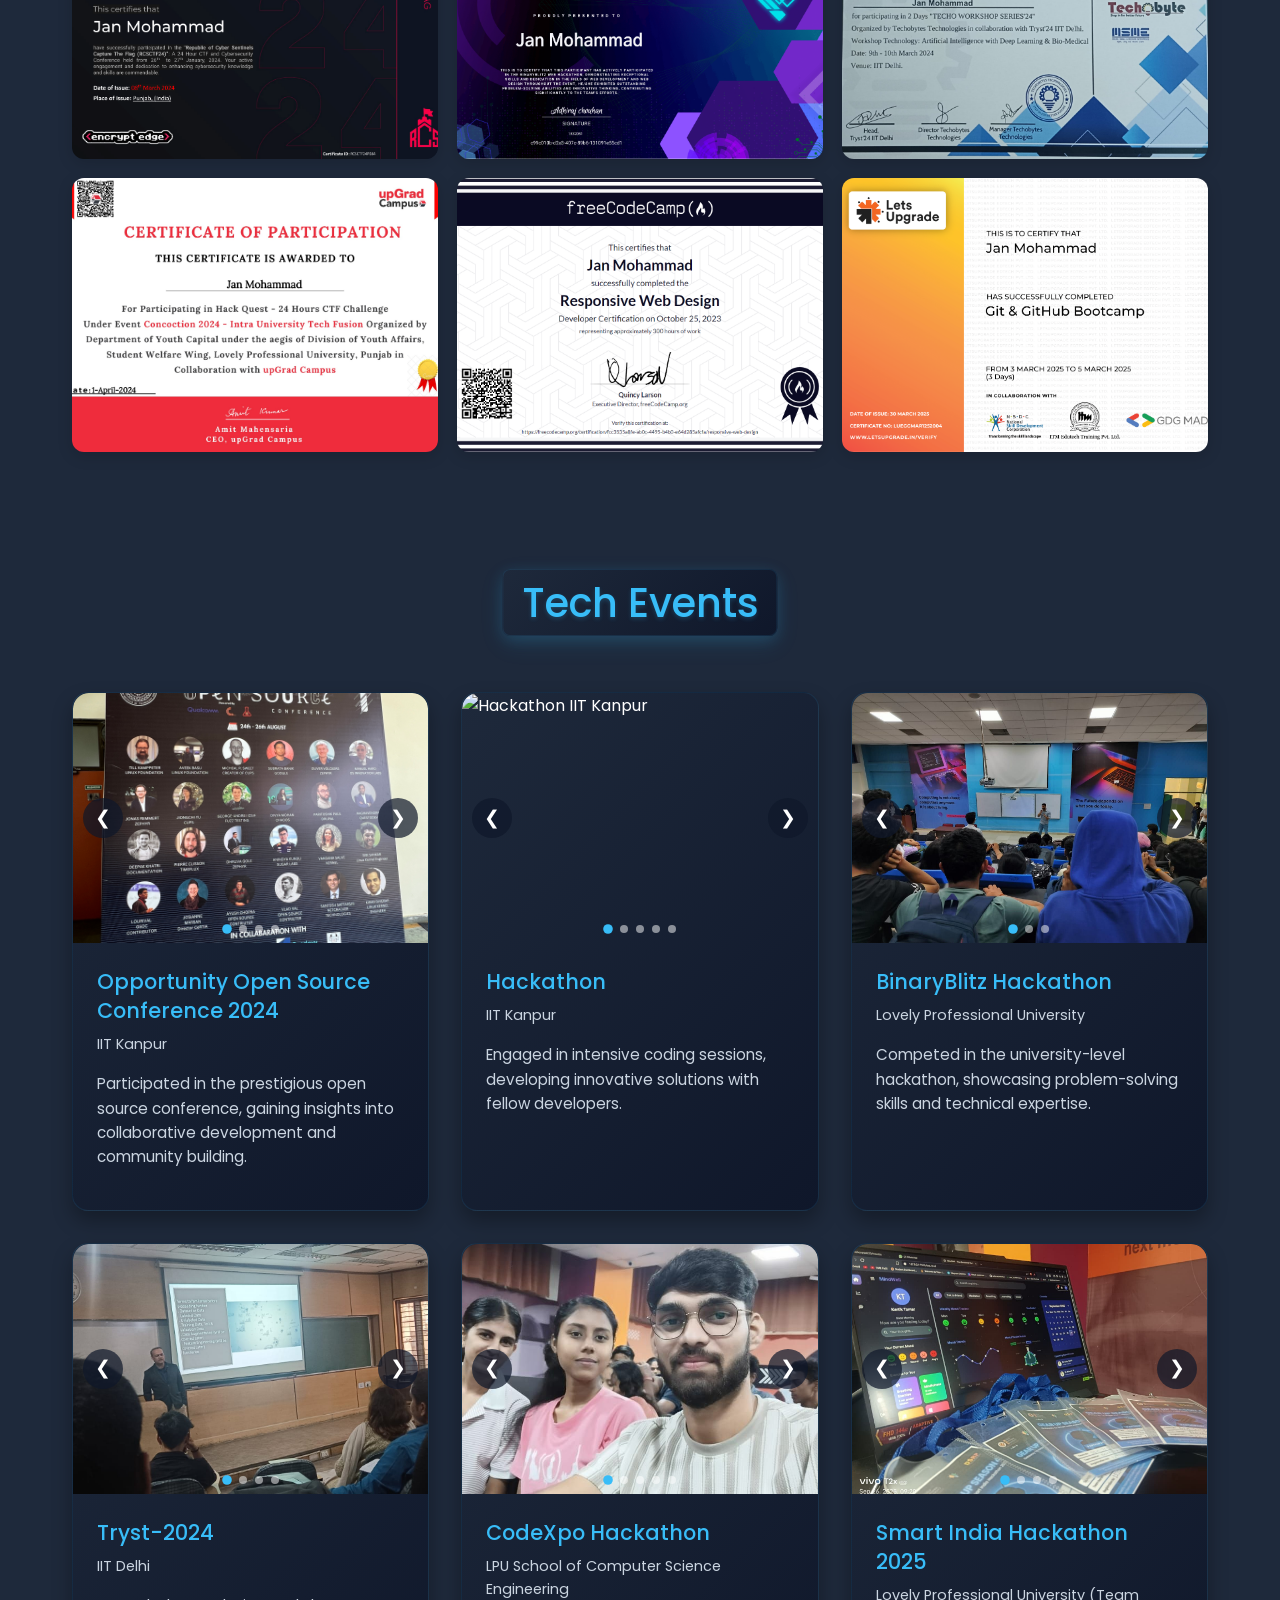
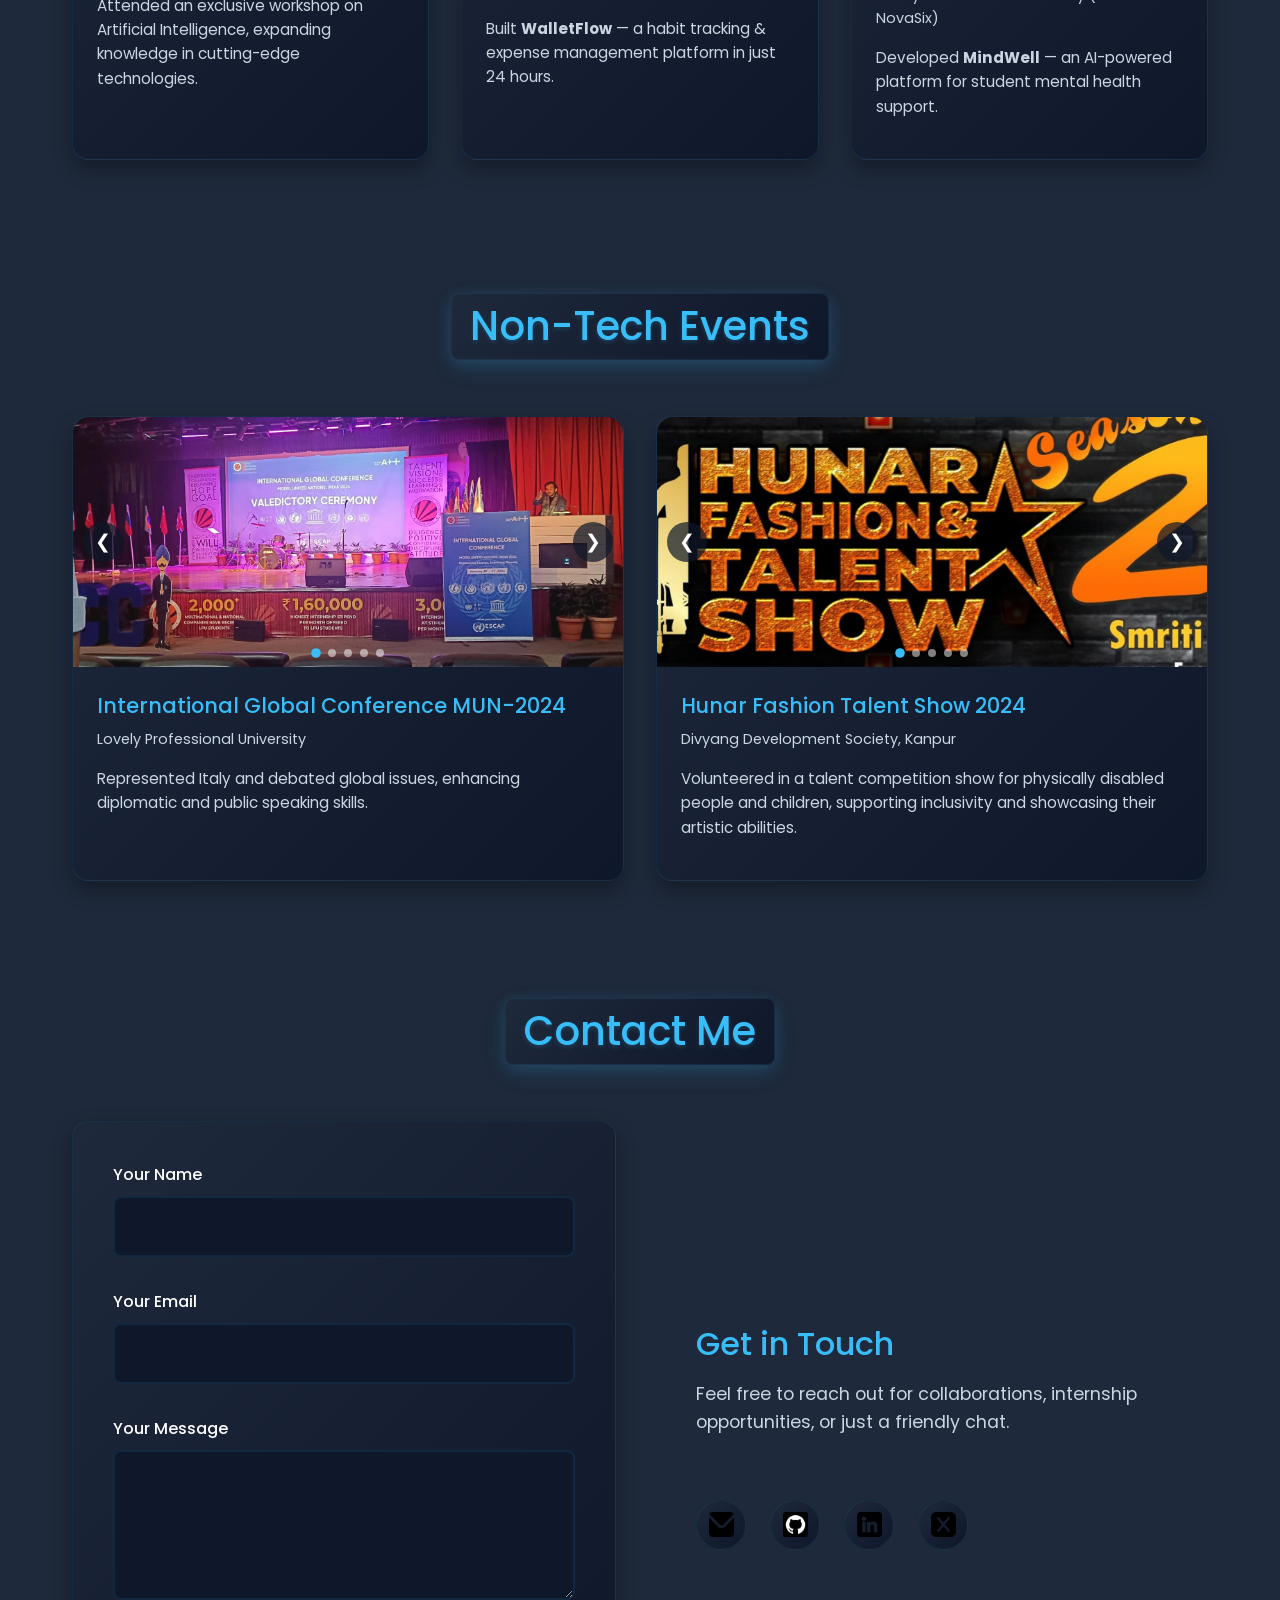
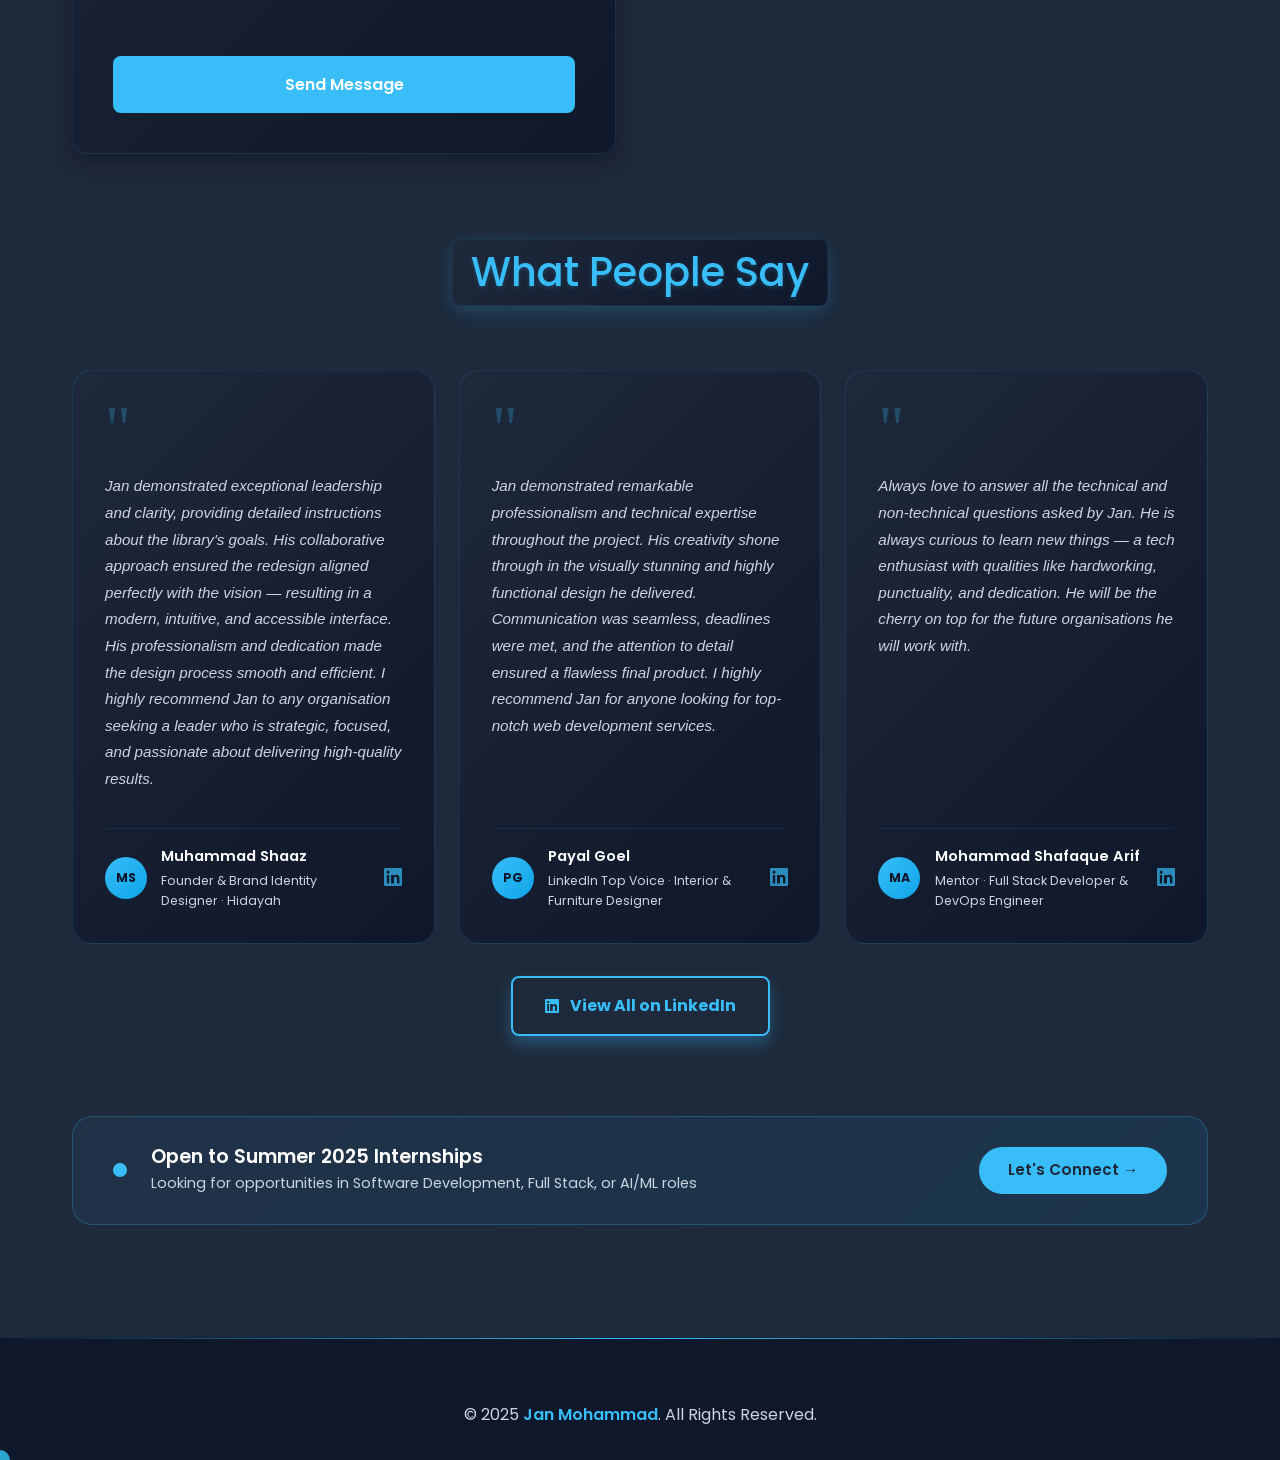
==== commit b1bedf80: "update" ====
--- a/index.html
+++ b/index.html
@@ -9,60 +9,50 @@
   <meta name="keywords"
     content="software engineer, full stack developer, portfolio, web development, competitive programming">
   <meta name="author" content="Jan Mohammad">
-
-  <!-- For google search engine console -->
   <meta name="google-site-verification" content="kaSDmhHzz7gstA7g3htdGAvnoKtw3sKwZBqr9SvGSiY" />
-
-  <!-- Open Graph / Social Media Meta Tags -->
-  <meta property="og:title" content="Jan Mohammad - Software Engineer">
+  <meta property="og:type" content="website">
+  <meta property="og:title" content="Jan Mohammad — Software Engineer & Co-Founder">
   <meta property="og:description"
-    content="Software Engineer | Full Stack Developer | Open Source Contributor | Competitive Programmer">
-  <meta property="og:image" content="Image/loo1.png">
+    content="3rd year CS student (AI/ML) at LPU. Co-founder of Courage Library & Oryza Creative Agency. 610+ problems solved. Infosys Springboard intern. Full Stack Developer.">
+  <meta property="og:image" content="https://jansiddiqui.github.io/portfolio/Image/og-banner.png">
+  <meta property="og:image:width" content="1200">
+  <meta property="og:image:height" content="630">
   <meta property="og:url" content="https://jansiddiqui.github.io/portfolio/">
-
-  <!-- Twitter Card Meta Tags -->
+  <meta property="og:site_name" content="Jan Mohammad Portfolio">
   <meta name="twitter:card" content="summary_large_image">
-  <meta name="twitter:title" content="Jan Mohammad - Software Engineer">
+  <meta name="twitter:site" content="@JanMohamma47882">
+  <meta name="twitter:title" content="Jan Mohammad — Software Engineer & Co-Founder">
   <meta name="twitter:description"
-    content="Software Engineer | Full Stack Developer | Open Source Contributor | Competitive Programmer">
-  <meta name="twitter:image" content="Image/loo1.png">
-
-  <!-- Additional Meta Tags -->
+    content="3rd year CS student (AI/ML) at LPU. Co-founder of Courage Library & Oryza Creative Agency. 610+ problems solved. Infosys Springboard intern.">
+  <meta name="twitter:image" content="https://jansiddiqui.github.io/portfolio/Image/og-banner.png">
+  <meta name="description"
+    content="Jan Mohammad — Software Engineer, Full Stack Developer, Co-Founder of Courage Library (couragelibrary.in) and Oryza Creative Agency. B.Tech CS (AI/ML) at LPU. Infosys Springboard Intern. 610+ DSA problems solved across LeetCode, GFG & Codolio.">
   <meta name="theme-color" content="#38bdf8">
   <meta name="robots" content="index, follow">
-  <meta name="language" content="English">
-  <meta name="revisit-after" content="7 days">
-  <meta name="generator" content="HTML5">
-
-  <!-- Preload Critical Resources -->
+
   <link rel="preload" href="styles.css" as="style">
   <link rel="preload" href="script.js" as="script">
-  <link rel="preload" href="../Image/loo1.png" as="image">
-
-  <!-- Favicon -->
+  <link rel="preload" href="Image/profile1.png" as="image">
   <link rel="icon" href="../Image/loo1.png" type="image/x-icon">
   <link rel="apple-touch-icon" href="../Image/loo1.png">
   <link rel="manifest" href="manifest.json">
 
-  <!-- Stylesheets -->
   <link href="https://cdn.jsdelivr.net/npm/bootstrap@5.3.0/dist/css/bootstrap.min.css" rel="stylesheet"
     integrity="sha384-9ndCyUaIbzAi2FUVXJi0CjmCapSmO7SnpJef0486qhLnuZ2cdeRhO02iuK6FUUVM" crossorigin="anonymous">
   <link href="https://fonts.googleapis.com/css2?family=Poppins:wght@300;400;500;600;700&display=swap" rel="stylesheet">
   <link rel="stylesheet" href="https://cdnjs.cloudflare.com/ajax/libs/font-awesome/6.0.0/css/all.min.css">
   <link rel="stylesheet" href="styles.css">
 
-  <!-- Scripts -->
-  <script src="https://cdn.jsdelivr.net/particles.js/2.0.0/particles.min.js"></script>
+  <script src="https://cdn.jsdelivr.net/particles.js/2.0.0/particles.min.js" defer></script>
   <script src="https://cdn.jsdelivr.net/npm/bootstrap@5.3.0/dist/js/bootstrap.bundle.min.js"
     integrity="sha384-geWF76RCwLtnZ8qwWowPQNguL3RmwHVBC9FhGdlKrxdiJJigb/j/68SIy3Te4Bkz"
     crossorigin="anonymous"></script>
-  <script src="script.js"></script>
+  <script src="script.js" defer></script>
 
   <title>Jan Mohammad - Software Engineer</title>
 </head>
 
 <body>
-  <!-- Skip Link for Accessibility -->
   <a href="#main-content" class="skip-link">Skip to main content</a>
 
   <!-- Cookie Consent Banner -->
@@ -74,7 +64,7 @@
   <!-- Header -->
   <header>
     <nav role="navigation" aria-label="Main navigation">
-      <h1 role="banner">My Portfolio</h1>
+      <h1 role="banner">Jan.dev</h1>
       <button class="navbar-toggle" aria-expanded="false" aria-controls="nav-menu" aria-label="Toggle navigation menu">
         <div></div>
         <div></div>
@@ -83,72 +73,144 @@
       <ul id="nav-menu" role="menu">
         <li role="none"><a href="#hero" role="menuitem">Home</a></li>
         <li role="none"><a href="#about" role="menuitem">About</a></li>
+        <li role="none"><a href="#experience" role="menuitem">Experience</a></li>
         <li role="none"><a href="#skills" role="menuitem">Skills</a></li>
         <li role="none"><a href="#projects" role="menuitem">Projects</a></li>
-        <li role="none"><a href="#certificates" role="menuitem">Certificates</a></li>
+        <li role="none"><a href="#achievements" role="menuitem">Achievements</a></li>
         <li role="none"><a href="#contact" role="menuitem">Contact</a></li>
+        <li role="none" class="nav-cv-item">
+          <a href="Jan_Mohammad_CV.pdf" download class="nav-cv-btn" aria-label="Download CV">
+            <i class="fas fa-download"></i> Download CV
+          </a>
+        </li>
       </ul>
     </nav>
   </header>
 
-  <!-- Main Content -->
   <main id="main-content">
-    <!-- Hero Section -->
+
+    <!-- ═══════════════════════════════════════════════
+         HERO SECTION
+    ═══════════════════════════════════════════════ -->
     <section id="hero" aria-label="Introduction">
-      <div>
+      <div class="hero-mindmap-container" aria-hidden="true">
+        <canvas id="mindmapCanvas"></canvas>
+      </div>
+      <div class="hero-skill-col hero-skill-left" aria-hidden="true">
+        <span class="hero-skill-pill" style="--d:0s">DSA</span>
+        <span class="hero-skill-pill" style="--d:0.2s">C++</span>
+        <span class="hero-skill-pill" style="--d:0.4s">Open Source</span>
+        <span class="hero-skill-pill" style="--d:0.6s">Python</span>
+      </div>
+      <div class="hero-center">
         <div class="profile-image">
           <img src="Image/profile1.png" alt="Jan Mohammad's profile picture">
         </div>
         <h1>Hello, I'm <span class="typewriter">Jan Mohammad</span></h1>
-        <p>Software Engineer | Full Stack Developer | Open Source Contributor</p>
+        <p class="hero-subtitle">Software Engineer &nbsp;&middot;&nbsp; Full Stack Developer &nbsp;&middot;&nbsp; Open
+          Source Contributor</p>
+        <div class="hero-tagline">
+          <span class="tagline-bracket">{</span>
+          <span class="tagline-text">I don't just write code — I engineer solutions</span>
+          <span class="tagline-bracket">}</span>
+        </div>
+        <div class="availability-badge">
+          <span class="avail-dot"></span>
+          Open to Summer 2026 Internships
+        </div>
         <div class="hero-buttons">
           <a href="#projects" class="btn" aria-label="View my projects">View Projects</a>
           <a href="#contact" class="btn btn-hire" aria-label="Contact me">Contact Me</a>
-        </div>
-      </div>
-      <div class="scroll-indicator">
-        <span>Scroll Down</span>
+          <a href="Jan_Mohammad_CV.pdf" download class="btn btn-cv" aria-label="Download CV">
+            <i class="fas fa-download"></i> Download CV
+          </a>
+        </div>
+      </div>
+      <div class="hero-skill-col hero-skill-right" aria-hidden="true">
+        <span class="hero-skill-pill" style="--d:0.1s">AI / ML</span>
+        <span class="hero-skill-pill" style="--d:0.3s">Web Dev</span>
+        <span class="hero-skill-pill" style="--d:0.5s">Node.js</span>
+        <span class="hero-skill-pill" style="--d:0.7s">SIH 2025</span>
       </div>
     </section>
 
-    <!-- About Section -->
+    <!-- ═══════════════════════════════════════════════
+         ABOUT SECTION
+    ═══════════════════════════════════════════════ -->
     <section id="about" aria-label="About me">
       <h2>About Me</h2>
       <div class="about-content">
         <div class="about-text">
-          <p>I am a passionate software engineer with a strong foundation in computer science and a keen interest in
-            artificial intelligence and machine learning. Currently pursuing my B.Tech in Computer Science with
-            specialization in AI & ML at Lovely Professional University, I combine academic excellence with practical
-            programming skills.</p>
-          <p>Beyond coding, I'm an active contributor to the tech community, participating in hackathons, technical
-            events, and open-source projects. I believe in continuous learning and staying updated with the latest
-            technological trends.</p>
+          <p class="about-intro">B.Tech CS (AI/ML) student at <strong>Lovely Professional University</strong> — building
+            real products, solving real problems, and growing every day.</p>
+          <ul class="about-points">
+            <li>
+              <i class="fas fa-rocket"></i>
+              <span><strong>Co-Founder</strong> of <a href="https://www.couragelibrary.in" target="_blank"
+                  rel="noopener noreferrer">Courage Library</a> — an EdTech platform with 1,200+ articles serving
+                government exam aspirants across India</span>
+            </li>
+            <li>
+              <i class="fas fa-briefcase"></i>
+              <span><strong>Infosys Springboard Intern</strong> — gaining hands-on industry experience in real-world
+                software development workflows</span>
+            </li>
+            <li>
+              <i class="fas fa-trophy"></i>
+              <span><strong>Smart India Hackathon 2025</strong> — built MindWell with Team NovaSix (SIH-S:133), an
+                AI-powered mental health platform for students</span>
+            </li>
+            <li>
+              <i class="fas fa-brain"></i>
+              <span><strong>AI/ML Specialization</strong> — exploring machine learning, deep learning, computer vision,
+                and NLP as part of my core academic focus</span>
+            </li>
+            <li>
+              <i class="fas fa-code"></i>
+              <span><strong>610+ DSA problems</strong> solved across LeetCode, GFG &amp; Codolio — consistency and
+                problem-solving are non-negotiable</span>
+            </li>
+            <li>
+              <i class="fas fa-users"></i>
+              <span><strong>Community contributor</strong> — attended IIT Kanpur Open Source Conference, IIT Delhi
+                Tryst, and multiple hackathons</span>
+            </li>
+            <li>
+              <i class="fas fa-lightbulb"></i>
+              <span><strong>Builder mindset</strong> — I don't just study technology, I ship it. Every project I take on
+                becomes a live product.</span>
+            </li>
+          </ul>
         </div>
         <div class="about-stats">
           <div class="stat-item">
-            <span class="stat-number">10+</span>
-            <span class="stat-label">Projects Completed</span>
+            <span class="stat-number" data-target="13">0</span><span class="stat-number">+</span>
+            <span class="stat-label">Projects</span>
           </div>
           <div class="stat-item">
-            <span class="stat-number">5+</span>
-            <span class="stat-label">Programming Languages</span>
+            <span class="stat-number" data-target="610">0</span><span class="stat-number">+</span>
+            <span class="stat-label">Problems Solved</span>
           </div>
           <div class="stat-item">
-            <span class="stat-number">3+</span>
-            <span class="stat-label">Years Experience</span>
+            <span class="stat-number" data-target="3">0</span><span class="stat-number">+</span>
+            <span class="stat-label">Years Coding</span>
+          </div>
+          <div class="stat-item">
+            <span class="stat-number" data-target="5">0</span><span class="stat-number">+</span>
+            <span class="stat-label">Languages</span>
           </div>
         </div>
       </div>
     </section>
 
-    <!-- Education Section -->
+    <!-- ═══════════════════════════════════════════════
+         EDUCATION SECTION
+    ═══════════════════════════════════════════════ -->
     <section id="education" aria-label="My education">
       <h2>Education</h2>
       <div class="education-timeline">
         <div class="education-card" role="article">
-          <div class="education-icon">
-            <i class="fas fa-graduation-cap"></i>
-          </div>
+          <div class="education-icon"><i class="fas fa-graduation-cap"></i></div>
           <div class="education-content">
             <h3>Bachelor of Technology in Computer Science</h3>
             <p class="institution">Lovely Professional University</p>
@@ -156,15 +218,13 @@
             <p class="description">Specialized in Artificial Intelligence and Machine Learning. Pursuing comprehensive
               studies in computer science with focus on AI/ML technologies.</p>
             <div class="education-details">
-              <span class="specialization">AI & ML Specialization</span>
-              <span class="achievements">Active in Technical Projects</span>
+              <span>AI &amp; ML Specialization</span>
+              <span>Active in Technical Projects</span>
             </div>
           </div>
         </div>
         <div class="education-card" role="article">
-          <div class="education-icon">
-            <i class="fas fa-school"></i>
-          </div>
+          <div class="education-icon"><i class="fas fa-school"></i></div>
           <div class="education-content">
             <h3>Higher Secondary Education</h3>
             <p class="institution">Paritosh Inter College, Kanpur</p>
@@ -172,15 +232,13 @@
             <p class="description">Completed 12th grade with strong academic performance. Focused on Science and
               Mathematics.</p>
             <div class="education-details">
-              <span class="percentage">Percentage: 70%</span>
-              <span class="achievements">Science Stream</span>
+              <span>Percentage: 70%</span>
+              <span>Science Stream</span>
             </div>
           </div>
         </div>
         <div class="education-card" role="article">
-          <div class="education-icon">
-            <i class="fas fa-award"></i>
-          </div>
+          <div class="education-icon"><i class="fas fa-award"></i></div>
           <div class="education-content">
             <h3>Secondary Education</h3>
             <p class="institution">C.P.C.K. Inter College, Kanpur</p>
@@ -188,116 +246,322 @@
             <p class="description">Outstanding academic performance with consistent top rankings in school examinations
               and board exams.</p>
             <div class="education-details">
-              <span class="percentage">Percentage: 86%</span>
-              <span class="achievements">School Topper</span>
-              <span class="achievements">Board Exam Excellence</span>
+              <span>Percentage: 86%</span>
+              <span>School Topper</span>
+              <span>Board Exam Excellence</span>
             </div>
           </div>
         </div>
       </div>
     </section>
 
-    <!-- Skills Section -->
+    <!-- ═══════════════════════════════════════════════
+         EXPERIENCE SECTION
+    ═══════════════════════════════════════════════ -->
+    <section id="experience" aria-label="My experience">
+      <h2>Experience</h2>
+      <div class="experience-timeline">
+
+        <!-- Infosys Springboard — Current -->
+        <div class="exp-card current" role="article">
+          <div class="exp-status-dot"></div>
+          <div class="exp-card-inner">
+            <div class="exp-header">
+              <div class="exp-logo-wrap infosys-logo"><i class="fas fa-building"></i></div>
+              <div class="exp-meta">
+                <div class="exp-company-row">
+                  <h3 class="exp-company">Infosys Springboard</h3>
+                  <span class="exp-badge current-badge">● Current</span>
+                </div>
+                <p class="exp-role">Software Development Intern</p>
+                <p class="exp-duration"><i class="fas fa-calendar-alt"></i> 2025 &nbsp;·&nbsp; Remote</p>
+              </div>
+            </div>
+            <p class="exp-desc">Working on real-world software development tasks under Infosys Springboard's internship
+              program — building industry exposure in development workflows, collaborative coding, and professional
+              engineering practices.</p>
+            <div class="exp-tags">
+              <span>Software Development</span><span>Industry Training</span><span>Infosys</span>
+            </div>
+          </div>
+        </div>
+
+        <!-- Courage Library — Co-Founder -->
+        <div class="exp-card" role="article">
+          <div class="exp-card-inner">
+            <div class="exp-header">
+              <div class="exp-logo-wrap courage-logo"><i class="fas fa-book-open"></i></div>
+              <div class="exp-meta">
+                <div class="exp-company-row">
+                  <h3 class="exp-company">Courage Library</h3>
+                  <span class="exp-badge founder-badge">Co-Founder</span>
+                </div>
+                <p class="exp-role">Co-Founder &amp; Full Stack Developer</p>
+                <p class="exp-duration">
+                  <i class="fas fa-calendar-alt"></i> 2024 – Present &nbsp;·&nbsp;
+                  <a href="https://www.couragelibrary.in" target="_blank" rel="noopener noreferrer"
+                    class="exp-link">couragelibrary.in <i class="fas fa-external-link-alt"></i></a>
+                </p>
+              </div>
+            </div>
+            <p class="exp-desc">Co-founded and built an EdTech platform from scratch for government exam aspirants (SSC,
+              Banking, Railway, Defence, UPSC). Sole developer responsible for frontend architecture, database design
+              with Supabase, content pipeline for 1,200+ articles, mock test infrastructure, leaderboard system, and
+              physical study center in Kanpur Nagar, UP.</p>
+            <div class="exp-tags">
+              <span>Co-Founder</span><span>HTML/CSS/JS</span><span>TailwindCSS</span><span>Supabase</span><span>Vercel</span><span>EdTech</span><span>1,200+
+                Articles</span>
+            </div>
+          </div>
+        </div>
+
+        <!-- Oryza Creative Agency — Co-Founder -->
+        <div class="exp-card" role="article">
+          <div class="exp-card-inner">
+            <div class="exp-header">
+              <div class="exp-logo-wrap oryza-logo"><i class="fas fa-paint-brush"></i></div>
+              <div class="exp-meta">
+                <div class="exp-company-row">
+                  <h3 class="exp-company">Oryza Creative Agency</h3>
+                  <span class="exp-badge founder-badge">Co-Founder</span>
+                </div>
+                <p class="exp-role">Co-Founder &amp; Creative Technologist</p>
+                <p class="exp-duration"><i class="fas fa-calendar-alt"></i> 2024 – Present &nbsp;·&nbsp; India</p>
+              </div>
+            </div>
+            <p class="exp-desc">Co-founded Oryza Creative Agency — a creative and digital solutions agency operating at
+              the intersection of design, branding, and technology. Delivering web development, UI/UX, and creative
+              projects for clients across India.</p>
+            <div class="exp-tags">
+              <span>Co-Founder</span><span>Creative Agency</span><span>Web
+                Development</span><span>Branding</span><span>UI/UX Design</span>
+            </div>
+          </div>
+        </div>
+
+        <!-- Smart India Hackathon 2025 -->
+        <div class="exp-card" role="article">
+          <div class="exp-card-inner">
+            <div class="exp-header">
+              <div class="exp-logo-wrap sih-logo"><i class="fas fa-trophy"></i></div>
+              <div class="exp-meta">
+                <div class="exp-company-row">
+                  <h3 class="exp-company">Smart India Hackathon 2025</h3>
+                  <span class="exp-badge sih-badge">National Level</span>
+                </div>
+                <p class="exp-role">Participant · Team NovaSix (SIH-S:133)</p>
+                <p class="exp-duration"><i class="fas fa-calendar-alt"></i> 2025 &nbsp;·&nbsp; India</p>
+              </div>
+            </div>
+            <p class="exp-desc">Built MindWell — an AI-powered digital mental health platform for students in higher
+              education. Features real-time mood detection, tailored exercises &amp; activities, mood tracking, and
+              direct video/audio call options with professional psychologists. India's most prestigious national student
+              hackathon.</p>
+            <div class="exp-tags">
+              <span>AI/ML</span><span>Mental Health Tech</span><span>Full Stack</span><span>WebRTC</span><span>Mood
+                Detection</span>
+            </div>
+          </div>
+        </div>
+
+      </div>
+    </section>
+
+    <!-- ═══════════════════════════════════════════════
+         SKILLS SECTION
+    ═══════════════════════════════════════════════ -->
     <section id="skills" aria-label="My skills">
       <h2>Skills</h2>
-      <div class="skills-grid">
-        <div class="skill-card" role="listitem">
+      <div class="skill-tabs" role="tablist" aria-label="Skill categories">
+        <button class="skill-tab active" data-category="all" role="tab" aria-selected="true">All</button>
+        <button class="skill-tab" data-category="frontend" role="tab" aria-selected="false">Frontend</button>
+        <button class="skill-tab" data-category="backend" role="tab" aria-selected="false">Backend</button>
+        <button class="skill-tab" data-category="aiml" role="tab" aria-selected="false">AI / ML</button>
+        <button class="skill-tab" data-category="database" role="tab" aria-selected="false">Database</button>
+        <button class="skill-tab" data-category="tools" role="tab" aria-selected="false">Tools &amp; Others</button>
+      </div>
+      <div class="skills-grid" role="list">
+        <div class="skill-card" data-skill-category="frontend" role="listitem">
           <i class="fab fa-js skill-icon" aria-hidden="true"></i>
           <span class="skill-name">JavaScript</span>
+          <span class="skill-tag">Frontend</span>
           <div class="skill-level" role="progressbar" aria-valuenow="90" aria-valuemin="0" aria-valuemax="100">
             <div class="skill-progress" data-progress="90"></div>
           </div>
         </div>
-        <div class="skill-card" role="listitem">
+        <div class="skill-card" data-skill-category="frontend" role="listitem">
           <i class="fab fa-html5 skill-icon" aria-hidden="true"></i>
-          <span class="skill-name">HTML</span>
+          <span class="skill-name">HTML5</span>
+          <span class="skill-tag">Frontend</span>
           <div class="skill-level" role="progressbar" aria-valuenow="95" aria-valuemin="0" aria-valuemax="100">
             <div class="skill-progress" data-progress="95"></div>
           </div>
         </div>
-        <div class="skill-card" role="listitem">
+        <div class="skill-card" data-skill-category="frontend" role="listitem">
+          <i class="fab fa-css3-alt skill-icon" aria-hidden="true"></i>
+          <span class="skill-name">TailwindCSS</span>
+          <span class="skill-tag">Frontend</span>
+          <div class="skill-level" role="progressbar" aria-valuenow="85" aria-valuemin="0" aria-valuemax="100">
+            <div class="skill-progress" data-progress="85"></div>
+          </div>
+        </div>
+        <div class="skill-card" data-skill-category="backend" role="listitem">
           <i class="fab fa-node-js skill-icon" aria-hidden="true"></i>
           <span class="skill-name">Node.js</span>
+          <span class="skill-tag">Backend</span>
           <div class="skill-level" role="progressbar" aria-valuenow="85" aria-valuemin="0" aria-valuemax="100">
             <div class="skill-progress" data-progress="85"></div>
           </div>
         </div>
-        <div class="skill-card" role="listitem">
+        <div class="skill-card" data-skill-category="backend" role="listitem">
           <i class="fab fa-python skill-icon" aria-hidden="true"></i>
           <span class="skill-name">Python</span>
+          <span class="skill-tag">Backend</span>
           <div class="skill-level" role="progressbar" aria-valuenow="88" aria-valuemin="0" aria-valuemax="100">
             <div class="skill-progress" data-progress="88"></div>
           </div>
         </div>
-        <div class="skill-card" role="listitem">
+        <div class="skill-card" data-skill-category="backend" role="listitem">
+          <i class="fas fa-code skill-icon" aria-hidden="true"></i>
+          <span class="skill-name">C / C++</span>
+          <span class="skill-tag">Backend</span>
+          <div class="skill-level" role="progressbar" aria-valuenow="82" aria-valuemin="0" aria-valuemax="100">
+            <div class="skill-progress" data-progress="82"></div>
+          </div>
+        </div>
+        <div class="skill-card" data-skill-category="backend" role="listitem">
+          <i class="fab fa-java skill-icon" aria-hidden="true"></i>
+          <span class="skill-name">Java</span>
+          <span class="skill-tag">Backend</span>
+          <div class="skill-level" role="progressbar" aria-valuenow="80" aria-valuemin="0" aria-valuemax="100">
+            <div class="skill-progress" data-progress="80"></div>
+          </div>
+        </div>
+        <div class="skill-card aiml-featured" data-skill-category="aiml" role="listitem">
+          <i class="fas fa-brain skill-icon" aria-hidden="true"></i>
+          <span class="skill-name">Machine Learning</span>
+          <span class="skill-tag aiml-tag">AI / ML ★</span>
+          <div class="skill-level" role="progressbar" aria-valuenow="78" aria-valuemin="0" aria-valuemax="100">
+            <div class="skill-progress" data-progress="78"></div>
+          </div>
+        </div>
+        <div class="skill-card aiml-featured" data-skill-category="aiml" role="listitem">
+          <i class="fas fa-network-wired skill-icon" aria-hidden="true"></i>
+          <span class="skill-name">Deep Learning</span>
+          <span class="skill-tag aiml-tag">AI / ML ★</span>
+          <div class="skill-level" role="progressbar" aria-valuenow="70" aria-valuemin="0" aria-valuemax="100">
+            <div class="skill-progress" data-progress="70"></div>
+          </div>
+        </div>
+        <div class="skill-card aiml-featured" data-skill-category="aiml" role="listitem">
+          <i class="fab fa-python skill-icon" aria-hidden="true"></i>
+          <span class="skill-name">NumPy / Pandas</span>
+          <span class="skill-tag aiml-tag">AI / ML ★</span>
+          <div class="skill-level" role="progressbar" aria-valuenow="82" aria-valuemin="0" aria-valuemax="100">
+            <div class="skill-progress" data-progress="82"></div>
+          </div>
+        </div>
+        <div class="skill-card aiml-featured" data-skill-category="aiml" role="listitem">
+          <i class="fas fa-chart-bar skill-icon" aria-hidden="true"></i>
+          <span class="skill-name">Data Analysis</span>
+          <span class="skill-tag aiml-tag">AI / ML ★</span>
+          <div class="skill-level" role="progressbar" aria-valuenow="80" aria-valuemin="0" aria-valuemax="100">
+            <div class="skill-progress" data-progress="80"></div>
+          </div>
+        </div>
+        <div class="skill-card aiml-featured" data-skill-category="aiml" role="listitem">
+          <i class="fas fa-eye skill-icon" aria-hidden="true"></i>
+          <span class="skill-name">Computer Vision</span>
+          <span class="skill-tag aiml-tag">AI / ML ★</span>
+          <div class="skill-level" role="progressbar" aria-valuenow="65" aria-valuemin="0" aria-valuemax="100">
+            <div class="skill-progress" data-progress="65"></div>
+          </div>
+        </div>
+        <div class="skill-card aiml-featured" data-skill-category="aiml" role="listitem">
+          <i class="fas fa-comment-dots skill-icon" aria-hidden="true"></i>
+          <span class="skill-name">NLP Basics</span>
+          <span class="skill-tag aiml-tag">AI / ML ★</span>
+          <div class="skill-level" role="progressbar" aria-valuenow="60" aria-valuemin="0" aria-valuemax="100">
+            <div class="skill-progress" data-progress="60"></div>
+          </div>
+        </div>
+        <div class="skill-card" data-skill-category="database" role="listitem">
           <i class="fab fa-supabase skill-icon" aria-hidden="true"></i>
           <span class="skill-name">Supabase</span>
+          <span class="skill-tag">Database</span>
           <div class="skill-level" role="progressbar" aria-valuenow="88" aria-valuemin="0" aria-valuemax="100">
             <div class="skill-progress" data-progress="88"></div>
           </div>
         </div>
-        <div class="skill-card" role="listitem">
-          <i class="fas fa-code skill-icon" aria-hidden="true"></i>
-          <span class="skill-name">C/C++</span>
+        <div class="skill-card" data-skill-category="database" role="listitem">
+          <i class="fas fa-database skill-icon" aria-hidden="true"></i>
+          <span class="skill-name">SQL</span>
+          <span class="skill-tag">Database</span>
+          <div class="skill-level" role="progressbar" aria-valuenow="88" aria-valuemin="0" aria-valuemax="100">
+            <div class="skill-progress" data-progress="88"></div>
+          </div>
+        </div>
+        <div class="skill-card" data-skill-category="database" role="listitem">
+          <i class="fas fa-server skill-icon" aria-hidden="true"></i>
+          <span class="skill-name">DBMS</span>
+          <span class="skill-tag">Database</span>
+          <div class="skill-level" role="progressbar" aria-valuenow="85" aria-valuemin="0" aria-valuemax="100">
+            <div class="skill-progress" data-progress="85"></div>
+          </div>
+        </div>
+        <div class="skill-card" data-skill-category="database" role="listitem">
+          <i class="fas fa-leaf skill-icon" aria-hidden="true"></i>
+          <span class="skill-name">MongoDB</span>
+          <span class="skill-tag">Database</span>
           <div class="skill-level" role="progressbar" aria-valuenow="82" aria-valuemin="0" aria-valuemax="100">
             <div class="skill-progress" data-progress="82"></div>
           </div>
         </div>
-        <div class="skill-card" role="listitem">
-          <i class="fab fa-java skill-icon" aria-hidden="true"></i>
-          <span class="skill-name">JAVA</span>
-          <div class="skill-level" role="progressbar" aria-valuenow="80" aria-valuemin="0" aria-valuemax="100">
-            <div class="skill-progress" data-progress="80"></div>
-          </div>
-        </div>
-        <div class="skill-card" role="listitem">
-          <i class="fab fa-css3-alt skill-icon" aria-hidden="true"></i>
-          <span class="skill-name">TailwindCSS</span>
-          <div class="skill-level" role="progressbar" aria-valuenow="85" aria-valuemin="0" aria-valuemax="100">
-            <div class="skill-progress" data-progress="85"></div>
-          </div>
-        </div>
-        <div class="skill-card" role="listitem">
-          <i class="fas fa-database skill-icon" aria-hidden="true"></i>
-          <span class="skill-name">SQL</span>
-          <div class="skill-level" role="progressbar" aria-valuenow="88" aria-valuemin="0" aria-valuemax="100">
-            <div class="skill-progress" data-progress="88"></div>
-          </div>
-        </div>
-        <div class="skill-card" role="listitem">
-          <i class="fas fa-server skill-icon" aria-hidden="true"></i>
-          <span class="skill-name">DBMS</span>
-          <div class="skill-level" role="progressbar" aria-valuenow="85" aria-valuemin="0" aria-valuemax="100">
-            <div class="skill-progress" data-progress="85"></div>
-          </div>
-        </div>
-        <div class="skill-card" role="listitem">
-          <i class="fas fa-leaf skill-icon" aria-hidden="true"></i>
-          <span class="skill-name">MongoDB</span>
-          <div class="skill-level" role="progressbar" aria-valuenow="82" aria-valuemin="0" aria-valuemax="100">
-            <div class="skill-progress" data-progress="82"></div>
-          </div>
-        </div>
-        <div class="skill-card" role="listitem">
+        <div class="skill-card" data-skill-category="tools" role="listitem">
+          <i class="fas fa-project-diagram skill-icon" aria-hidden="true"></i>
+          <span class="skill-name">DSA</span>
+          <span class="skill-tag">Tools &amp; CS</span>
+          <div class="skill-level" role="progressbar" aria-valuenow="90" aria-valuemin="0" aria-valuemax="100">
+            <div class="skill-progress" data-progress="90"></div>
+          </div>
+        </div>
+        <div class="skill-card" data-skill-category="tools" role="listitem">
           <i class="fas fa-paint-brush skill-icon" aria-hidden="true"></i>
           <span class="skill-name">Canva</span>
+          <span class="skill-tag">Tools &amp; CS</span>
           <div class="skill-level" role="progressbar" aria-valuenow="75" aria-valuemin="0" aria-valuemax="100">
             <div class="skill-progress" data-progress="75"></div>
           </div>
         </div>
-        <div class="skill-card" role="listitem">
-          <i class="fas fa-project-diagram skill-icon" aria-hidden="true"></i>
-          <span class="skill-name">DSA</span>
-          <div class="skill-level" role="progressbar" aria-valuenow="90" aria-valuemin="0" aria-valuemax="100">
-            <div class="skill-progress" data-progress="90"></div>
-          </div>
-        </div>
       </div>
     </section>
 
-    <!-- Competitive Programming Section -->
+    <!-- ═══════════════════════════════════════════════
+         COMPETITIVE PROGRAMMING SECTION
+    ═══════════════════════════════════════════════ -->
     <section id="competitive-programming" aria-label="My competitive programming profiles">
       <h2>Competitive Programming</h2>
+      <div class="cp-banner">
+        <div class="cp-banner-stat">
+          <span class="cp-banner-num">610+</span>
+          <span class="cp-banner-label">Total Problems</span>
+        </div>
+        <div class="cp-banner-divider"></div>
+        <div class="cp-banner-stat">
+          <span class="cp-banner-num">175+</span>
+          <span class="cp-banner-label">Day Streak</span>
+        </div>
+        <div class="cp-banner-divider"></div>
+        <div class="cp-banner-stat">
+          <span class="cp-banner-num">1839+</span>
+          <span class="cp-banner-label">Best Rating</span>
+        </div>
+        <div class="cp-banner-divider"></div>
+        <div class="cp-banner-stat">
+          <span class="cp-banner-num">3</span>
+          <span class="cp-banner-label">Platforms</span>
+        </div>
+      </div>
       <div class="cp-profiles">
         <div class="cp-card" role="article">
           <div class="cp-header">
@@ -305,79 +569,250 @@
             <h3>GeeksforGeeks</h3>
           </div>
           <div class="cp-stats">
-            <div class="stat-row">
-              <span class="stat-label">Problems Solved</span>
-              <span class="stat-value">190+</span>
-            </div>
-            <div class="stat-row">
-              <span class="stat-label">Contest Rating</span>
-              <span class="stat-value">1839+</span>
-            </div>
-            <div class="stat-row">
-              <span class="stat-label">Daily Streak</span>
-              <span class="stat-value">155+ Days</span>
+            <div class="stat-row"><span class="stat-label">Problems Solved</span><span class="stat-value">190+</span>
+            </div>
+            <div class="stat-row"><span class="stat-label">Contest Rating</span><span class="stat-value">1839+</span>
+            </div>
+            <div class="stat-row"><span class="stat-label">Daily Streak</span><span class="stat-value">155+ Days</span>
             </div>
           </div>
           <a href="https://www.geeksforgeeks.org/user/jansiddiqui/" target="_blank" class="cp-link">View Profile</a>
         </div>
-
         <div class="cp-card" role="article">
           <div class="cp-header">
             <img src="Image/leetcode.png" alt="LeetCode Logo" class="cp-logo">
             <h3>LeetCode</h3>
           </div>
           <div class="cp-stats">
-            <div class="stat-row">
-              <span class="stat-label">Problems Solved</span>
-              <span class="stat-value">200+</span>
-            </div>
-            <div class="stat-row">
-              <span class="stat-label">Contest Rating</span>
-              <span class="stat-value">1605+</span>
-            </div>
-            <div class="stat-row">
-              <span class="stat-label">Daily Streak</span>
-              <span class="stat-value">153+ Days</span>
+            <div class="stat-row"><span class="stat-label">Problems Solved</span><span class="stat-value">200+</span>
+            </div>
+            <div class="stat-row"><span class="stat-label">Contest Rating</span><span class="stat-value">1605+</span>
+            </div>
+            <div class="stat-row"><span class="stat-label">Daily Streak</span><span class="stat-value">153+ Days</span>
             </div>
           </div>
           <a href="https://leetcode.com/u/Jan-11/" target="_blank" class="cp-link">View Profile</a>
         </div>
-
         <div class="cp-card" role="article">
           <div class="cp-header">
             <img src="../Image/codolio.png" alt="Codolio Logo" class="cp-logo">
             <h3>Codolio</h3>
           </div>
           <div class="cp-stats">
-            <div class="stat-row">
-              <span class="stat-label">Problems Solved</span>
-              <span class="stat-value">610+</span>
-            </div>
-            <div class="stat-row">
-              <span class="stat-label">Contest Rating</span>
-              <span class="stat-value">1605+</span>
-            </div>
-            <div class="stat-row">
-              <span class="stat-label">Daily Streak</span>
-              <span class="stat-value">175+ Days</span>
+            <div class="stat-row"><span class="stat-label">Problems Solved</span><span class="stat-value">610+</span>
+            </div>
+            <div class="stat-row"><span class="stat-label">Contest Rating</span><span class="stat-value">1605+</span>
+            </div>
+            <div class="stat-row"><span class="stat-label">Daily Streak</span><span class="stat-value">175+ Days</span>
             </div>
           </div>
           <a href="https://codolio.com/profile/jansiddiaui" target="_blank" class="cp-link">View Profile</a>
         </div>
       </div>
+      <!-- GitHub Stats -->
+      <div class="github-stats-section">
+        <h3 class="github-strip-title"><i class="fab fa-github"></i> GitHub Stats</h3>
+
+        <div class="gh-highlight-grid">
+          <div class="gh-highlight-card">
+            <span class="gh-hl-icon"><i class="fas fa-history"></i></span>
+            <span class="gh-hl-num">473</span>
+            <span class="gh-hl-title">Total Commits</span>
+            <span class="gh-hl-sub">Last year</span>
+          </div>
+          <div class="gh-highlight-card gh-highlight-card--center">
+            <span class="gh-hl-icon"><i class="fas fa-code-branch"></i></span>
+            <span class="gh-hl-num">34</span>
+            <span class="gh-hl-title">Total Pull Requests</span>
+            <span class="gh-hl-sub">All time</span>
+          </div>
+          <div class="gh-highlight-card">
+            <span class="gh-hl-icon"><i class="fas fa-fire"></i></span>
+            <span class="gh-hl-num">23</span>
+            <span class="gh-hl-title">Longest Streak</span>
+            <span class="gh-hl-sub">Nov 21 – Dec 13, 2024</span>
+          </div>
+        </div>
+
+        <a href="https://github.com/jansiddiqui" target="_blank" rel="noopener" class="cp-link github-profile-link"
+          style="margin-top:1.5rem;display:block;text-align:center;max-width:200px;margin-left:auto;margin-right:auto;">
+          <i class="fab fa-github"></i> &nbsp;View Profile
+        </a>
+      </div>
     </section>
 
-    <!-- Projects Section -->
+    <!-- ═══════════════════════════════════════════════
+         ACHIEVEMENTS SECTION
+    ═══════════════════════════════════════════════ -->
+    <section id="achievements" aria-label="My achievements">
+      <h2>Achievements</h2>
+      <div class="achievements-grid">
+        <div class="achievement-card" role="article">
+          <div class="achievement-icon-wrap"><i class="fas fa-trophy"></i></div>
+          <div class="achievement-body">
+            <h4>GFG Contest Rating 1839+</h4>
+            <p>Ranked among top competitive programmers on GeeksforGeeks with a consistent contest performance.</p>
+            <span class="achievement-tag">Competitive Programming</span>
+          </div>
+        </div>
+        <div class="achievement-card" role="article">
+          <div class="achievement-icon-wrap"><i class="fas fa-fire"></i></div>
+          <div class="achievement-body">
+            <h4>175+ Day Coding Streak</h4>
+            <p>Maintained an unbroken daily coding streak across multiple platforms — discipline over motivation.</p>
+            <span class="achievement-tag">Consistency</span>
+          </div>
+        </div>
+        <div class="achievement-card" role="article">
+          <div class="achievement-icon-wrap"><i class="fas fa-medal"></i></div>
+          <div class="achievement-body">
+            <h4>Smart India Hackathon 2025 — MindWell</h4>
+            <p>Built MindWell with Team NovaSix (SIH-S:133) — an AI-powered mental health platform for students. India's
+              most prestigious national hackathon.</p>
+            <span class="achievement-tag">SIH 2025</span>
+          </div>
+        </div>
+        <div class="achievement-card" role="article">
+          <div class="achievement-icon-wrap"><i class="fas fa-bolt"></i></div>
+          <div class="achievement-body">
+            <h4>CodeXpo Hackathon — WalletFlow</h4>
+            <p>Built WalletFlow (habit + expense tracker) in 24 hours at LPU's CodeXpo hackathon. Live and deployed.</p>
+            <span class="achievement-tag">Hackathon</span>
+          </div>
+        </div>
+        <div class="achievement-card" role="article">
+          <div class="achievement-icon-wrap"><i class="fas fa-code-branch"></i></div>
+          <div class="achievement-body">
+            <h4>Open Source Conference — IIT Kanpur</h4>
+            <p>Selected participant at Opportunity Open Source Conference 2024 hosted at IIT Kanpur.</p>
+            <span class="achievement-tag">Open Source</span>
+          </div>
+        </div>
+        <div class="achievement-card" role="article">
+          <div class="achievement-icon-wrap"><i class="fas fa-laptop-code"></i></div>
+          <div class="achievement-body">
+            <h4>Hackathon — IIT Kanpur</h4>
+            <p>Competed in the prestigious IIT Kanpur hackathon, building innovative solutions under pressure.</p>
+            <span class="achievement-tag">Hackathon</span>
+          </div>
+        </div>
+        <div class="achievement-card" role="article">
+          <div class="achievement-icon-wrap"><i class="fas fa-star"></i></div>
+          <div class="achievement-body">
+            <h4>School Board Topper — 86%</h4>
+            <p>Achieved top rank in board examinations at C.P.C.K. Inter College, Kanpur.</p>
+            <span class="achievement-tag">Academic</span>
+          </div>
+        </div>
+        <div class="achievement-card" role="article">
+          <div class="achievement-icon-wrap"><i class="fas fa-globe"></i></div>
+          <div class="achievement-body">
+            <h4>MUN — Represented Italy</h4>
+            <p>Represented Italy at the International Global Conference MUN 2024 at LPU, debating global issues.</p>
+            <span class="achievement-tag">Leadership</span>
+          </div>
+        </div>
+      </div>
+    </section>
+
+    <!-- ═══════════════════════════════════════════════
+         PROJECTS SECTION
+    ═══════════════════════════════════════════════ -->
     <section id="projects" aria-label="My projects">
       <h2>Projects</h2>
       <div class="project-filters" role="group" aria-label="Project filters">
         <button class="filter-btn active" data-filter="all" aria-pressed="true">All</button>
-        <button class="filter-btn" data-filter="python">Python</button>
-        <button class="filter-btn" data-filter="web">Web</button>
-        <button class="filter-btn" data-filter="ai">AI</button>
-        <button class="filter-btn" data-filter="game">Games</button>
+        <button class="filter-btn" data-filter="web" aria-pressed="false">Web</button>
+        <button class="filter-btn" data-filter="ai" aria-pressed="false">AI</button>
+        <button class="filter-btn" data-filter="hackathon" aria-pressed="false">Hackathon</button>
+        <button class="filter-btn" data-filter="python" aria-pressed="false">Python</button>
+        <button class="filter-btn" data-filter="game" aria-pressed="false">Games</button>
       </div>
       <div class="projects-grid">
+
+        <!-- Courage Library — FEATURED -->
+        <div class="project-card project-card--featured" data-category="web" role="article">
+          <img src="Image/library.png" alt="Courage Library Website Screenshot" loading="lazy">
+          <h3>Courage Library</h3>
+          <p>EdTech platform I co-founded for government exam aspirants — 1,200+ articles, mock tests, leaderboard, and
+            a physical study center in Kanpur.</p>
+          <a href="projects/courage-library.html" class="case-study-cta">
+            <i class="fas fa-book-open"></i> Read Full Case Study →
+          </a>
+          <div class="project-overlay" role="dialog" aria-label="Project details">
+            <h4>Courage Library</h4>
+            <p>Built end-to-end — frontend, Supabase DB, content pipeline, mock test system for SSC, Banking, Railway,
+              UPSC aspirants.</p>
+            <div class="tech-stack">
+              <span>HTML</span><span>CSS</span><span>JavaScript</span><span>TailwindCSS</span><span>Supabase</span><span>Vercel</span>
+            </div>
+            <div class="project-links">
+              <a href="projects/courage-library.html">Case Study</a>
+              <a href="https://www.couragelibrary.in/" target="_blank" rel="noopener noreferrer">Live Link</a>
+              <a href="https://github.com/jansiddiqui/couragelibrary1.0" target="_blank"
+                rel="noopener noreferrer">GitHub</a>
+            </div>
+          </div>
+        </div>
+
+        <!-- MindWell — SIH 2025 -->
+        <div class="project-card project-card--hackathon" data-category="ai hackathon" role="article">
+          <div class="project-hackathon-badge"><i class="fas fa-trophy"></i> Smart India Hackathon 2025</div>
+          <img src="Image/mindwell.png" onerror="this.src='Image/assiss.png'" alt="MindWell AI Mental Health Platform"
+            loading="lazy">
+          <h3>MindWell</h3>
+          <p>AI-powered digital mental health platform for students. Real-time mood detection, tailored exercises, mood
+            tracking, and professional psychologist video consultations. Team NovaSix (SIH-S:133).</p>
+          <div class="project-overlay" role="dialog" aria-label="Project details">
+            <h4>MindWell</h4>
+            <p>Built for Smart India Hackathon 2025. Solves the mental health crisis among students with AI mood
+              detection and professional support.</p>
+            <div class="tech-stack"><span>AI/ML</span><span>Python</span><span>WebRTC</span><span>Full
+                Stack</span><span>Mood Detection</span></div>
+            <div class="project-links">
+              <a href="#">SIH 2025</a>
+            </div>
+          </div>
+        </div>
+
+        <!-- WalletFlow — CodeXpo Hackathon -->
+        <div class="project-card project-card--hackathon" data-category="web hackathon" role="article">
+          <div class="project-hackathon-badge"><i class="fas fa-bolt"></i> CodeXpo Hackathon · 24hrs</div>
+          <img src="Image/walletflow.png" onerror="this.src='Image/portfolio.png'"
+            alt="WalletFlow Habit and Expense Tracker" loading="lazy">
+          <h3>WalletFlow</h3>
+          <p>Habit tracker + expense manager built in 24 hours at CodeXpo Hackathon (LPU). Real-time updates, intuitive
+            UI to stay consistent with habits while managing finances. Built with a team of 5.</p>
+          <div class="project-overlay" role="dialog" aria-label="Project details">
+            <h4>WalletFlow</h4>
+            <p>Built in 24 hours at CodeXpo Hackathon. Combines habit tracking and expense management into one clean,
+              intuitive platform.</p>
+            <div class="tech-stack"><span>JavaScript</span><span>Supabase</span><span>HTML/CSS</span></div>
+            <div class="project-links">
+              <a href="https://lnkd.in/gasbZJUs" target="_blank" rel="noopener noreferrer">Live Link</a>
+            </div>
+          </div>
+        </div>
+
+        <!-- PCB Defect Detector -->
+        <div class="project-card" data-category="ai" role="article">
+          <img src="Image/pcb.png" onerror="this.src='Image/DLDT.png'" alt="PCB Defect Detection System" loading="lazy">
+          <h3>PCB Defect Detector</h3>
+          <p>Automated defect detection &amp; classification for Printed Circuit Boards using deep learning. CNN model,
+            reference-based image subtraction, contour extraction, and web interface for annotated output.</p>
+          <div class="project-overlay" role="dialog" aria-label="Project details">
+            <h4>PCB Defect Detector</h4>
+            <p>CNN-based system to detect and classify PCB defects. Upload an image, get an annotated result with
+              labeled defect locations.</p>
+            <div class="tech-stack"><span>Python</span><span>CNN</span><span>OpenCV</span><span>Flask</span><span>Deep
+                Learning</span></div>
+            <div class="project-links">
+              <a href="https://github.com/jansiddiqui/PCB-Defect" target="_blank" rel="noopener noreferrer">GitHub</a>
+            </div>
+          </div>
+        </div>
+
+        <!-- Portfolio Website -->
         <div class="project-card" data-category="web" role="article">
           <img src="Image/portfolio.png" alt="Portfolio Website Screenshot" loading="lazy">
           <h3>Portfolio Website</h3>
@@ -387,64 +822,77 @@
             <h4>Portfolio Website</h4>
             <p>Built with HTML5, CSS3, and JavaScript, featuring modern design principles and accessibility features.
             </p>
-            <div class="tech-stack" role="list">
-              <span role="listitem">HTML5</span>
-              <span role="listitem">CSS3</span>
-              <span role="listitem">JavaScript</span>
-              <span role="listitem">Bootstrap</span>
-              <span role="listitem">TailwindCSS</span>
-              <span role="listitem">Vercel</span>
-            </div>
-            <div class="project-links" role="list">
+            <div class="tech-stack">
+              <span>HTML5</span><span>CSS3</span><span>JavaScript</span><span>Bootstrap</span><span>TailwindCSS</span><span>Vercel</span>
+            </div>
+            <div class="project-links">
               <a href="https://portfolio-six-ashy-46.vercel.app/" target="_blank" rel="noopener noreferrer">Live
                 Link</a>
               <a href="https://github.com/jansiddiqui/portfolio" target="_blank" rel="noopener noreferrer">GitHub</a>
             </div>
           </div>
         </div>
-        <div class="project-card" data-category="game" role="article">
-          <img src="Image/hang.png" alt="Hangman Game Screenshot - A word-guessing game with interactive GUI"
-            loading="lazy">
-          <h3>Hangman</h3>
-          <p>A classic word-guessing game with an interactive GUI, random word selection, visual hangman stages, and
-            real-time feedback.</p>
+
+        <!-- Deadlock Detection Tool -->
+        <div class="project-card" data-category="web" role="article">
+          <img src="Image/DLDT.png" alt="DeadLock Detection Tool Screenshot" loading="lazy">
+          <h3>DeadLock Detection Tool</h3>
+          <p>A web-based tool for detecting deadlocks in process-resource systems using graph algorithms, built with
+            Python, Flask, and modern deployment practices.</p>
           <div class="project-overlay" role="dialog" aria-label="Project details">
-            <h4>Hangman Game</h4>
-            <p>Built using Python and Tkinter for a fun gaming experience.</p>
-            <div class="tech-stack" role="list">
-              <span role="listitem">Python</span>
-              <span role="listitem">Tkinter</span>
-              <span role="listitem">GUI</span>
-            </div>
-            <div class="project-links" role="list">
-              <a href="https://www.linkedin.com/posts/jan-mohammad-sidd786_python-gamedevelopment-tkinter-activity-7212079045654511616-zw34"
-                target="_blank" rel="noopener noreferrer">View Demo</a>
-              <a href="https://github.com/jansiddiqui/CodeAlpha_Hangman_game" target="_blank"
+            <h4>DeadLock Detection Tool</h4>
+            <p>Built to automate deadlock detection using efficient graph-based algorithms.</p>
+            <div class="tech-stack">
+              <span>Python</span><span>Flask</span><span>HTML</span><span>CSS</span><span>JavaScript</span><span>Render</span>
+            </div>
+            <div class="project-links">
+              <a href="https://automate-deadlock-detection-tool.onrender.com/" target="_blank"
+                rel="noopener noreferrer">Live Link</a>
+              <a href="https://github.com/jansiddiqui/Automate-Deadlock-Detection-Tool" target="_blank"
                 rel="noopener noreferrer">GitHub</a>
             </div>
           </div>
         </div>
-        <div class="project-card" data-category="game" role="article">
-          <img src="Image/music.png" alt="BeatBoxr Music Player Screenshot" loading="lazy">
-          <h3>BeatBoxr</h3>
-          <p>A sleek and user-friendly music player built with Python. Features include play, pause, stop, volume
-            control, and real-time track updates.</p>
+
+        <div class="project-card" data-category="ai" role="article">
+          <img src="Image/hra.png" alt="Health Risk Advisor Screenshot" loading="lazy">
+
+          <h3>Health Risk Advisor</h3>
+
+          <p>
+            A web-based health assessment tool that uses fuzzy logic to evaluate risk levels based on body temperature,
+            heart rate, and cough severity. Generates personalized PDF reports for users.
+          </p>
+
           <div class="project-overlay" role="dialog" aria-label="Project details">
-            <h4>BeatBoxr Music Player</h4>
-            <p>Built using pygame, tkinter, PIL, and mutagen for a complete music experience.</p>
-            <div class="tech-stack" role="list">
-              <span role="listitem">Python</span>
-              <span role="listitem">Pygame</span>
-              <span role="listitem">Tkinter</span>
-            </div>
-            <div class="project-links" role="list">
-              <a href="https://www.linkedin.com/posts/jan-mohammad-sidd786_digitalbhem-beatboxr-python-activity-7194681924638978049-xZzt"
-                target="_blank" rel="noopener noreferrer">View Demo</a>
-              <a href="https://github.com/jansiddiqui/DIGIBHEM_BeatBoxr_Music_Player" target="_blank"
-                rel="noopener noreferrer">GitHub</a>
-            </div>
-          </div>
-        </div>
+
+            <h4>Health Risk Advisor</h4>
+
+            <p>
+              Developed using fuzzy logic for intelligent health risk prediction with real-time inputs. Includes PDF
+              report generation, clean UI/UX, and CSV-based logging for tracking results.
+            </p>
+
+            <div class="tech-stack">
+              <span>Python</span>
+              <span>Flask</span>
+              <span>HTML</span>
+              <span>CSS</span>
+              <span>scikit-fuzzy</span>
+              <span>ReportLab</span>
+              <span>Jinja2</span>
+              <span>CSV</span>
+            </div>
+
+            <div class="project-links">
+              <a href="https://lnkd.in/gVtcm3_u" target="_blank" rel="noopener noreferrer">Live Link</a>
+              <a href="https://lnkd.in/gak2qmmK" target="_blank" rel="noopener noreferrer">GitHub</a>
+            </div>
+
+          </div>
+        </div>
+
+        <!-- Jan's Assistant -->
         <div class="project-card" data-category="ai" role="article">
           <img src="Image/assiss.png" alt="Jan's Assistant AI Project Screenshot" loading="lazy">
           <h3>Jan's Assistant</h3>
@@ -453,12 +901,8 @@
           <div class="project-overlay" role="dialog" aria-label="Project details">
             <h4>Jan's Assistant</h4>
             <p>Built using Python, JavaScript, and Eel for a seamless experience.</p>
-            <div class="tech-stack" role="list">
-              <span role="listitem">Python</span>
-              <span role="listitem">JavaScript</span>
-              <span role="listitem">Eel</span>
-            </div>
-            <div class="project-links" role="list">
+            <div class="tech-stack"><span>Python</span><span>JavaScript</span><span>Eel</span></div>
+            <div class="project-links">
               <a href="https://www.linkedin.com/posts/jan-mohammad-sidd786_projects-ai-artificialintelligence-activity-7216854767476572162-10xo"
                 target="_blank" rel="noopener noreferrer">View Demo</a>
               <a href="https://github.com/jansiddiqui/Jan-Assistant" target="_blank"
@@ -466,20 +910,56 @@
             </div>
           </div>
         </div>
-        <div class="project-card" data-category="game" role="article">
-          <img src="Image/snake.png" alt="Snake Game Screenshot" loading="lazy">
+
+        <!-- Hangman -->
+        <div class="project-card" data-category="game python" role="article">
+          <img src="Image/1.png" alt="Hangman Game Screenshot" loading="lazy">
+          <h3>Hangman</h3>
+          <p>A classic word-guessing game with an interactive GUI, random word selection, visual hangman stages, and
+            real-time feedback.</p>
+          <div class="project-overlay" role="dialog" aria-label="Project details">
+            <h4>Hangman Game</h4>
+            <p>Built using Python and Tkinter for a fun gaming experience.</p>
+            <div class="tech-stack"><span>Python</span><span>Tkinter</span><span>GUI</span></div>
+            <div class="project-links">
+              <a href="https://www.linkedin.com/posts/jan-mohammad-sidd786_python-gamedevelopment-tkinter-activity-7212079045654511616-zw34"
+                target="_blank" rel="noopener noreferrer">View Demo</a>
+              <a href="https://github.com/jansiddiqui/CodeAlpha_Hangman_game" target="_blank"
+                rel="noopener noreferrer">GitHub</a>
+            </div>
+          </div>
+        </div>
+
+        <!-- BeatBoxr -->
+        <div class="project-card" data-category="game python" role="article">
+          <img src="Image/2.png" alt="BeatBoxr Music Player Screenshot" loading="lazy">
+          <h3>BeatBoxr</h3>
+          <p>A sleek and user-friendly music player built with Python. Features include play, pause, stop, volume
+            control, and real-time track updates.</p>
+          <div class="project-overlay" role="dialog" aria-label="Project details">
+            <h4>BeatBoxr Music Player</h4>
+            <p>Built using pygame, tkinter, PIL, and mutagen for a complete music experience.</p>
+            <div class="tech-stack"><span>Python</span><span>Pygame</span><span>Tkinter</span></div>
+            <div class="project-links">
+              <a href="https://www.linkedin.com/posts/jan-mohammad-sidd786_digitalbhem-beatboxr-python-activity-7194681924638978049-xZzt"
+                target="_blank" rel="noopener noreferrer">View Demo</a>
+              <a href="https://github.com/jansiddiqui/DIGIBHEM_BeatBoxr_Music_Player" target="_blank"
+                rel="noopener noreferrer">GitHub</a>
+            </div>
+          </div>
+        </div>
+
+        <!-- Snake Game -->
+        <div class="project-card" data-category="game python" role="article">
+          <img src="Image/4.png" alt="Snake Game Screenshot" loading="lazy">
           <h3>Snake-Game</h3>
           <p>Developed with Python using Turtle and Pygame, featuring smooth controls, real-time collision detection,
             and immersive background music.</p>
           <div class="project-overlay" role="dialog" aria-label="Project details">
             <h4>Snake Game</h4>
             <p>Built using Python, Turtle, and Pygame for an engaging gaming experience.</p>
-            <div class="tech-stack" role="list">
-              <span role="listitem">Python</span>
-              <span role="listitem">Turtle</span>
-              <span role="listitem">Pygame</span>
-            </div>
-            <div class="project-links" role="list">
+            <div class="tech-stack"><span>Python</span><span>Turtle</span><span>Pygame</span></div>
+            <div class="project-links">
               <a href="https://www.linkedin.com/posts/jan-mohammad-sidd786_digitalbhem-internship-python-activity-7194738101921988608-3wJD"
                 target="_blank" rel="noopener noreferrer">View Demo</a>
               <a href="https://github.com/jansiddiqui/DIGIBHEM_Snake_Game_Python" target="_blank"
@@ -487,7 +967,9 @@
             </div>
           </div>
         </div>
-        <div class="project-card" data-category="game" role="article">
+
+        <!-- HappyBank ATM -->
+        <div class="project-card" data-category="game python" role="article">
           <img src="Image/atm.png" alt="HappyBank ATM Simulator Screenshot" loading="lazy">
           <h3>HappyBank-ATM</h3>
           <p>A fully functional ATM simulator with a secure login system, balance inquiries, withdrawals, and fund
@@ -495,93 +977,42 @@
           <div class="project-overlay" role="dialog" aria-label="Project details">
             <h4>HappyBank ATM</h4>
             <p>Built using Python, Tkinter for GUI, and Pygame for sound effects.</p>
-            <div class="tech-stack" role="list">
-              <span role="listitem">Python</span>
-              <span role="listitem">Tkinter</span>
-              <span role="listitem">Pygame</span>
-            </div>
-            <div class="project-links" role="list">
+            <div class="tech-stack"><span>Python</span><span>Tkinter</span><span>Pygame</span></div>
+            <div class="project-links">
               <a href="https://www.linkedin.com/posts/jan-mohammad-sidd786_python-tkinter-pygame-activity-7202955117866741762-hkOs"
                 target="_blank" rel="noopener noreferrer">View Demo</a>
               <a href="https://github.com/jansiddiqui/OctaNet_ATM" target="_blank" rel="noopener noreferrer">GitHub</a>
             </div>
           </div>
         </div>
-        <div class="project-card" data-category="web" role="article">
-          <img src="Image/library.png" alt="Courage Library Website Screenshot" loading="lazy">
-          <h3>Courage Library</h3>
-          <p>A hybrid library website with seamless booking, flexible memberships, interactive testimonials, FAQs, and
-            mental health support.</p>
-          <div class="project-overlay" role="dialog" aria-label="Project details">
-            <h4>Courage Library</h4>
-            <p>Built for competitive exam aspirants with modern web technologies.</p>
-            <div class="tech-stack" role="list">
-              <span role="listitem">HTML</span>
-              <span role="listitem">CSS</span>
-              <span role="listitem">JavaScript</span>
-              <span role="listitem">TailwindCSS</span>
-              <span role="listitem">FormSpree</span>
-              <span role="listitem">Vercel</span>
-            </div>
-            <div class="project-links" role="list">
-              <a href="https://www.couragelibrary.in/" target="_blank" rel="noopener noreferrer">Live Link</a>
-              <a href="https://github.com/jansiddiqui/couragelibrary1.0" target="_blank"
-                rel="noopener noreferrer">GitHub</a>
-            </div>
-          </div>
-        </div>
-        <div class="project-card" data-category="web" role="article">
-          <img src="Image/DLDT.png" alt="DeadLock Detection Tool Screenshot" loading="lazy">
-          <h3>DeadLock Detection Tool</h3>
-          <p>A web-based tool for detecting deadlocks in process-resource systems using graph algorithms, built with Python, Flask, and modern deployment practices.</p>
-          <div class="project-overlay" role="dialog" aria-label="Project details">
-            <h4>DeadLock Detection Tool</h4>
-            <p>Built to automate deadlock detection using efficient graph-based algorithms.</p>
-            <div class="tech-stack" role="list">
-              <span role="listitem">Python</span>
-              <span role="listitem">Flask</span>
-              <span role="listitem">HTML</span>
-              <span role="listitem">CSS</span>
-              <span role="listitem">JavaScript</span>
-              <span role="listitem">Render</span>
-              <span role="listitem">GitHub</span>
-            </div>
-            <div class="project-links" role="list">
-              <a href="https://automate-deadlock-detection-tool.onrender.com/" target="_blank" rel="noopener noreferrer">Live Link</a>
-              <a href="https://github.com/jansiddiqui/Automate-Deadlock-Detection-Tool" target="_blank"
-                rel="noopener noreferrer">GitHub</a>
-            </div>
-          </div>
-        </div>
+
       </div>
     </section>
 
-    <!-- Certificates Section -->
+    <!-- ═══════════════════════════════════════════════
+         CERTIFICATES SECTION
+    ═══════════════════════════════════════════════ -->
     <section id="certificates" aria-label="My certificates">
       <h2>Certificates</h2>
       <div class="projects-grid">
-        <div class="certificate-card" role="article">
-          <img src="../Image/img1.png" alt="Certificate 1" loading="lazy">
-        </div>
-        <div class="certificate-card" role="article">
-          <img src="../Image/img2.png" alt="Certificate 2" loading="lazy">
-        </div>
-        <div class="certificate-card" role="article">
-          <img src="../Image/img3.jpg" alt="Certificate 3" loading="lazy">
-        </div>
-        <div class="certificate-card" role="article">
-          <img src="../Image/img4.png" alt="Certificate 4" loading="lazy">
-        </div>
-        <div class="certificate-card" role="article">
-          <img src="../Image/img5.png" alt="Certificate 5" loading="lazy">
-        </div>
-        <div class="certificate-card" role="article">
-          <img src="../Image/img6.png" alt="Certificate 6" loading="lazy">
+        <div class="certificate-card" role="article"><img src="../Image/img1.png" alt="Certificate 1" loading="lazy">
+        </div>
+        <div class="certificate-card" role="article"><img src="../Image/img2.png" alt="Certificate 2" loading="lazy">
+        </div>
+        <div class="certificate-card" role="article"><img src="../Image/img3.jpg" alt="Certificate 3" loading="lazy">
+        </div>
+        <div class="certificate-card" role="article"><img src="../Image/img4.png" alt="Certificate 4" loading="lazy">
+        </div>
+        <div class="certificate-card" role="article"><img src="../Image/img5.png" alt="Certificate 5" loading="lazy">
+        </div>
+        <div class="certificate-card" role="article"><img src="../Image/img6.png" alt="Certificate 6" loading="lazy">
         </div>
       </div>
     </section>
 
-    <!-- Tech Events Section -->
+    <!-- ═══════════════════════════════════════════════
+         TECH EVENTS SECTION
+    ═══════════════════════════════════════════════ -->
     <section id="tech-events" aria-label="Tech events attended">
       <h2>Tech Events</h2>
       <div class="events-container">
@@ -605,7 +1036,6 @@
                 collaborative development and community building.</p>
             </div>
           </div>
-
           <div class="event-card" role="article">
             <div class="event-image-carousel">
               <div class="carousel-container">
@@ -626,7 +1056,6 @@
                 fellow developers.</p>
             </div>
           </div>
-
           <div class="event-card" role="article">
             <div class="event-image-carousel">
               <div class="carousel-container">
@@ -645,7 +1074,6 @@
                 and technical expertise.</p>
             </div>
           </div>
-
           <div class="event-card" role="article">
             <div class="event-image-carousel">
               <div class="carousel-container">
@@ -665,11 +1093,52 @@
                 knowledge in cutting-edge technologies.</p>
             </div>
           </div>
+          <div class="event-card" role="article">
+            <div class="event-image-carousel">
+              <div class="carousel-container">
+                <img src="../Image/codexpo1.jpg" alt="CodeXpo Hackathon LPU" class="active">
+                <img src="../Image/codexpo2.jpg" alt="CodeXpo Hackathon LPU">
+                <img src="../Image/codexpo3.jpg" alt="CodeXpo Hackathon LPU">
+                <img src="../Image/codexpo4.jpg" alt="CodeXpo Hackathon LPU">
+                <img src="../Image/codexpo5.jpg" alt="CodeXpo Hackathon LPU">
+              </div>
+              <button class="carousel-btn prev" aria-label="Previous image">❮</button>
+              <button class="carousel-btn next" aria-label="Next image">❯</button>
+              <div class="carousel-dots"></div>
+            </div>
+            <div class="event-content">
+              <h4>CodeXpo Hackathon</h4>
+              <p class="event-location">LPU School of Computer Science Engineering</p>
+              <p class="event-description">
+                Built <strong>WalletFlow</strong> — a habit tracking & expense management platform in just 24 hours.
+              </p>
+            </div>
+          </div>
+          <div class="event-card" role="article">
+            <div class="event-image-carousel">
+              <div class="carousel-container">
+                <img src="../Image/sih1.jpg" alt="Smart India Hackathon 2025" class="active">
+                <img src="../Image/sih2.jpg" alt="Smart India Hackathon 2025">
+                <img src="../Image/sih3.jpg" alt="Smart India Hackathon 2025">
+                <img src="../Image/sih4.jpg" alt="Smart India Hackathon 2025">
+              </div>
+              <button class="carousel-btn prev" aria-label="Previous image">❮</button>
+              <button class="carousel-btn next" aria-label="Next image">❯</button>
+              <div class="carousel-dots"></div>
+            </div>
+            <div class="event-content">
+              <h4>Smart India Hackathon 2025</h4>
+              <p class="event-location">Lovely Professional University (Team NovaSix)</p>
+              <p class="event-description">
+                Developed <strong>MindWell</strong> — an AI-powered platform for student mental health support.
+              </p>
+            </div>
+          </div>
         </div>
       </div>
     </section>
 
-    <!-- Non-Tech Events Section -->
+    <!-- Non-Tech Events -->
     <section id="non-tech-events" aria-label="Non-tech events attended">
       <h2>Non-Tech Events</h2>
       <div class="events-container">
@@ -677,25 +1146,24 @@
           <div class="event-card" role="article">
             <div class="event-image-carousel">
               <div class="carousel-container">
-                <img src="../Image/IGC0.jpg" alt="International Global Conference Model United Nation-2024"
-                  class="active">
-                <img src="../Image/IGC.jpg" alt="International Global Conference Model United Nation-2024">
-                <img src="../Image/IGC1.jpg" alt="International Global Conference Model United Nation-2024">
-                <img src="../Image/IGC2.jpg" alt="International Global Conference Model United Nation-2024">
-                <img src="../Image/IGC3.jpg" alt="International Global Conference Model United Nation-2024">
+                <img src="../Image/IGC0.jpg" alt="International Global Conference MUN 2024" class="active">
+                <img src="../Image/IGC.jpg" alt="International Global Conference MUN 2024">
+                <img src="../Image/IGC1.jpg" alt="International Global Conference MUN 2024">
+                <img src="../Image/IGC2.jpg" alt="International Global Conference MUN 2024">
+                <img src="../Image/IGC3.jpg" alt="International Global Conference MUN 2024">
               </div>
               <button class="carousel-btn prev" aria-label="Previous image">❮</button>
               <button class="carousel-btn next" aria-label="Next image">❯</button>
               <div class="carousel-dots"></div>
             </div>
             <div class="event-content">
-              <h4>International Global Conference Model United Nation-2024</h4>
+              <h4>International Global Conference MUN-2024</h4>
               <p class="event-location">Lovely Professional University</p>
               <p class="event-description">Represented Italy and debated global issues, enhancing diplomatic and public
                 speaking skills.</p>
             </div>
           </div>
-          <div class="event-card" data-category="non-tech">
+          <div class="event-card" role="article">
             <div class="event-image-carousel">
               <div class="carousel-container">
                 <img src="../Image/f.jpg" alt="Hunar Fashion Talent Show 2024" loading="lazy" class="active">
@@ -719,7 +1187,9 @@
       </div>
     </section>
 
-    <!-- Contact Section -->
+    <!-- ═══════════════════════════════════════════════
+         CONTACT SECTION
+    ═══════════════════════════════════════════════ -->
     <section id="contact" aria-label="Contact me">
       <h2>Contact Me</h2>
       <div class="contact-container">
@@ -748,10 +1218,10 @@
         </div>
         <div class="column right">
           <h3>Get in Touch</h3>
-          <p>Feel free to reach out for collaborations or just a friendly chat.</p>
+          <p>Feel free to reach out for collaborations, internship opportunities, or just a friendly chat.</p>
           <div class="icons">
-            <a href="mailto:jan810693@gmail.com" class="icon" aria-label="Email"><img src="../Image/mail.png"
-                alt="Email"></a>
+            <a href="/cdn-cgi/l/email-protection#3b515a55030a0b0d02087b5c565a525715585456" class="icon"
+              aria-label="Email"><img src="../Image/mail.png" alt="Email"></a>
             <a href="https://github.com/jansiddiqui" target="_blank" class="icon" aria-label="GitHub"><img
                 src="../Image/github.png" alt="GitHub"></a>
             <a href="https://linkedin.com/in/jan-mohammad-sidd786" target="_blank" class="icon"
@@ -762,6 +1232,92 @@
         </div>
       </div>
     </section>
+
+    <!-- ═══════════════════════════════════════════════
+         TESTIMONIALS
+    ═══════════════════════════════════════════════ -->
+    <section id="testimonials" aria-label="Recommendations">
+      <h2>What People Say</h2>
+      <div class="testimonials-track-wrapper">
+        <div class="testimonials-grid">
+          <div class="testimonial-card" role="article">
+            <div class="testimonial-quote-icon">"</div>
+            <p class="testimonial-text">Jan demonstrated exceptional leadership and clarity, providing detailed
+              instructions about the library's goals. His collaborative approach ensured the redesign aligned perfectly
+              with the vision — resulting in a modern, intuitive, and accessible interface. His professionalism and
+              dedication made the design process smooth and efficient. I highly recommend Jan to any organisation
+              seeking a leader who is strategic, focused, and passionate about delivering high-quality results.</p>
+            <div class="testimonial-author">
+              <div class="testimonial-avatar">MS</div>
+              <div class="testimonial-meta">
+                <span class="testimonial-name">Muhammad Shaaz</span>
+                <span class="testimonial-role">Founder &amp; Brand Identity Designer · Hidayah</span>
+              </div>
+              <a href="https://linkedin.com/in/jan-mohammad-sidd786" target="_blank" rel="noopener noreferrer"
+                class="testimonial-linkedin" aria-label="View on LinkedIn">
+                <i class="fab fa-linkedin"></i>
+              </a>
+            </div>
+          </div>
+          <div class="testimonial-card" role="article">
+            <div class="testimonial-quote-icon">"</div>
+            <p class="testimonial-text">Jan demonstrated remarkable professionalism and technical expertise throughout
+              the project. His creativity shone through in the visually stunning and highly functional design he
+              delivered. Communication was seamless, deadlines were met, and the attention to detail ensured a flawless
+              final product. I highly recommend Jan for anyone looking for top-notch web development services.</p>
+            <div class="testimonial-author">
+              <div class="testimonial-avatar">PG</div>
+              <div class="testimonial-meta">
+                <span class="testimonial-name">Payal Goel</span>
+                <span class="testimonial-role">LinkedIn Top Voice · Interior &amp; Furniture Designer</span>
+              </div>
+              <a href="https://linkedin.com/in/jan-mohammad-sidd786" target="_blank" rel="noopener noreferrer"
+                class="testimonial-linkedin" aria-label="View on LinkedIn">
+                <i class="fab fa-linkedin"></i>
+              </a>
+            </div>
+          </div>
+          <div class="testimonial-card" role="article">
+            <div class="testimonial-quote-icon">"</div>
+            <p class="testimonial-text">Always love to answer all the technical and non-technical questions asked by
+              Jan. He is always curious to learn new things — a tech enthusiast with qualities like hardworking,
+              punctuality, and dedication. He will be the cherry on top for the future organisations he will work with.
+            </p>
+            <div class="testimonial-author">
+              <div class="testimonial-avatar">MA</div>
+              <div class="testimonial-meta">
+                <span class="testimonial-name">Mohammad Shafaque Arif</span>
+                <span class="testimonial-role">Mentor · Full Stack Developer &amp; DevOps Engineer</span>
+              </div>
+              <a href="https://linkedin.com/in/jan-mohammad-sidd786" target="_blank" rel="noopener noreferrer"
+                class="testimonial-linkedin" aria-label="View on LinkedIn">
+                <i class="fab fa-linkedin"></i>
+              </a>
+            </div>
+          </div>
+        </div>
+      </div>
+      <div class="testimonials-footer">
+        <a href="https://linkedin.com/in/jan-mohammad-sidd786" target="_blank" rel="noopener noreferrer"
+          class="btn btn-outline">
+          <i class="fab fa-linkedin"></i> &nbsp;View All on LinkedIn
+        </a>
+      </div>
+    </section>
+
+    <!-- OPEN TO WORK BANNER -->
+    <div class="open-to-work-banner" aria-label="Open to internship opportunities">
+      <div class="otw-content">
+        <div class="otw-pulse-dot"></div>
+        <div class="otw-text">
+          <h3>Open to Summer 2025 Internships</h3>
+          <p>Looking for opportunities in Software Development, Full Stack, or AI/ML roles</p>
+        </div>
+        <a href="#contact" class="otw-cta">Let's Connect
+          →</a>
+      </div>
+    </div>
+
   </main>
 
   <!-- Footer -->
@@ -769,7 +1325,6 @@
     <p>&copy; 2025 <span>Jan Mohammad</span>. All Rights Reserved.</p>
   </footer>
 
-  <!-- Back to Top Button -->
   <div class="back-to-top" aria-label="Back to top">
     <svg xmlns="http://www.w3.org/2000/svg" width="24" height="24" viewBox="0 0 24 24" fill="none" stroke="currentColor"
       stroke-width="2" stroke-linecap="round" stroke-linejoin="round">
@@ -777,16 +1332,15 @@
     </svg>
   </div>
 
-  <!-- Custom Cursor -->
   <div class="custom-cursor"></div>
 
-  <!-- Theme Toggle Button -->
   <button class="theme-toggle" aria-label="Toggle theme">
     <i class="fas fa-moon" aria-hidden="true"></i>
   </button>
 
   <!-- Particle Background -->
   <div id="particles-js" aria-hidden="true"></div>
+
 </body>
 
 </html>
--- a/styles.css
+++ b/styles.css
@@ -1,4 +1,8 @@
-/* Base Styles and Variables */
+/* ═══════════════════════════════════════════════════════════
+   JAN MOHAMMAD PORTFOLIO — styles.css
+   ═══════════════════════════════════════════════════════════ */
+
+/* ── VARIABLES ──────────────────────────────────────────── */
 :root {
   --bg-primary: #1e293b;
   --bg-secondary: #0f172a;
@@ -12,6 +16,8 @@
   --shadow-color: rgba(0, 0, 0, 0.3);
   --transition-speed: 0.3s;
   --scroll-progress: 0%;
+  --success-color: var(--accent-color);
+  --error-color: #ef4444;
 }
 
 [data-theme="light"] {
@@ -27,18 +33,9 @@
   --shadow-color: rgba(0, 0, 0, 0.1);
 }
 
-/* Reset and Base Styles */
-* {
-  margin: 0;
-  padding: 0;
-  box-sizing: border-box;
-}
-
-html {
-  scroll-behavior: smooth;
-  font-size: 16px;
-}
-
+/* ── RESET ──────────────────────────────────────────────── */
+* { margin: 0; padding: 0; box-sizing: border-box; }
+html { scroll-behavior: smooth; font-size: 16px; }
 body {
   font-family: 'Poppins', sans-serif;
   background: var(--bg-primary);
@@ -47,2675 +44,779 @@
   line-height: 1.6;
 }
 
-/* Accessibility */
+/* ── ACCESSIBILITY ──────────────────────────────────────── */
 .skip-link {
-  position: absolute;
-  top: -40px;
-  left: 0;
-  background: var(--accent-color);
-  color: white;
-  padding: 8px;
-  z-index: 100;
+  position: absolute; top: -40px; left: 0;
+  background: var(--accent-color); color: white;
+  padding: 8px; z-index: 100;
   transition: top var(--transition-speed) ease;
 }
-
-.skip-link:focus {
-  top: 0;
-}
-
-/* Focus Styles */
-*:focus {
-  outline: 2px solid var(--accent-color);
-  outline-offset: 2px;
-}
-
-/* Header and Navigation */
+.skip-link:focus { top: 0; }
+*:focus { outline: 2px solid var(--accent-color); outline-offset: 2px; }
+
+/* ── HEADER & NAV ───────────────────────────────────────── */
 header {
-  position: fixed;
-  top: 0;
-  left: 0;
-  right: 0;
+  position: fixed; top: 0; left: 0; right: 0;
   z-index: 1000;
   background: var(--header-bg);
   backdrop-filter: blur(10px);
   box-shadow: 0 4px 6px var(--shadow-color);
   transition: all var(--transition-speed);
-  height: 3.5rem;
-}
-
-header.scrolled {
-  background: var(--bg-secondary);
-  box-shadow: 0 4px 12px var(--shadow-color);
-}
-
+  height: auto; min-height: 3.5rem;
+}
+header.scrolled { background: var(--bg-secondary); box-shadow: 0 4px 12px var(--shadow-color); }
 nav {
-  display: flex;
-  justify-content: space-between;
-  align-items: center;
-  padding: 1rem 2rem;
-  max-width: 1200px;
-  margin: 0 auto;
-}
-
+  display: flex; justify-content: space-between; align-items: center;
+  padding: 0.75rem 2rem; max-width: 1200px; margin: 0 auto; flex-wrap: nowrap;
+}
 nav h1 {
-  font-size: 1.8rem;
-  font-weight: 700;
-  color: var(--accent-color);
-  transition: all var(--transition-speed);
-}
-
-nav h1:hover {
-  transform: scale(1.05);
-}
-
-nav ul {
-  list-style: none;
-  display: flex;
-  gap: 2.5rem;
-}
-
+  font-size: 1.8rem; font-weight: 700; color: var(--accent-color);
+  transition: all var(--transition-speed); white-space: nowrap; flex-shrink: 0;
+}
+nav h1:hover { transform: scale(1.05); }
+nav ul { list-style: none; display: flex; gap: 1.5rem; align-items: center; flex-wrap: nowrap; }
+nav ul li { display: flex; align-items: center; }
 nav ul li a {
-  color: var(--text-primary);
-  text-decoration: none;
-  transition: all var(--transition-speed);
-  font-weight: 500;
-  position: relative;
-  padding: 0.5rem 0;
-}
-
+  color: var(--text-primary); text-decoration: none;
+  transition: all var(--transition-speed); font-weight: 500;
+  position: relative; padding: 0.5rem 0; white-space: nowrap;
+}
 nav ul li a::after {
-  content: '';
-  position: absolute;
-  bottom: 0;
-  left: 0;
-  width: 0;
-  height: 2px;
-  background: var(--accent-color);
+  content: ''; position: absolute; bottom: 0; left: 0;
+  width: 0; height: 2px; background: var(--accent-color);
   transition: width var(--transition-speed);
 }
-
-nav ul li a:hover {
-  color: var(--accent-color);
-}
-
-nav ul li a:hover::after {
-  width: 100%;
-}
-
-/* Mobile Navigation */
+nav ul li a:hover { color: var(--accent-color); }
+nav ul li a:hover::after { width: 100%; }
+
 .navbar-toggle {
-  display: none;
-  flex-direction: column;
-  justify-content: space-around;
-  width: 30px;
-  height: 24px;
-  cursor: pointer;
-  position: relative;
-  z-index: 1001;
-}
-
+  display: none; flex-direction: column; justify-content: space-around;
+  width: 30px; height: 24px; cursor: pointer; position: relative; z-index: 1001;
+}
 .navbar-toggle div {
-  background-color: var(--text-primary);
-  height: 3px;
-  width: 100%;
-  border-radius: 3px;
-  transition: all var(--transition-speed);
+  background-color: var(--text-primary); height: 3px;
+  width: 100%; border-radius: 3px; transition: all var(--transition-speed);
 }
 
 @media (max-width: 768px) {
   nav ul {
-    position: fixed;
-    top: 0;
-    right: -100%;
-    background: var(--bg-secondary);
-    height: 100vh;
-    width: 80%;
-    max-width: 400px;
-    padding: 5rem 2rem 2rem;
-    display: flex;
-    flex-direction: column;
-    gap: 2rem;
-    transition: right var(--transition-speed);
-    box-shadow: -4px 0 12px var(--shadow-color);
+    position: fixed; top: 0; right: -100%; background: var(--bg-secondary); height: 100vh;
+    width: 80%; max-width: 400px; padding: 5rem 2rem 2rem; flex-direction: column;
+    gap: 2rem; transition: right var(--transition-speed); box-shadow: -4px 0 12px var(--shadow-color); overflow-y: auto;
   }
-
-  nav ul.open {
-    right: 0;
+  nav ul.open { right: 0; }
+  nav ul li a { font-size: 1.2rem; padding: 1rem 0; }
+  .navbar-toggle {
+    display: flex; z-index: 1001; background: transparent; border: none; padding: 0.5rem;
+    cursor: pointer; width: 40px; height: 40px; justify-content: center; align-items: center; transition: all 0.3s ease;
   }
-
-  nav ul li a {
-    font-size: 1.2rem;
-    padding: 1rem 0;
+  .navbar-toggle div {
+    position: absolute; width: 24px; height: 2px; background: var(--text-primary); border-radius: 2px;
+    transition: all 0.4s cubic-bezier(0.4, 0, 0.2, 1); transform-origin: center;
   }
-
-  .navbar-toggle {
-    display: flex;
-    z-index: 1001;
-    background: transparent;
-    border: none;
-    padding: 0.5rem;
-    cursor: pointer;
-    position: relative;
-    width: 40px;
-    height: 40px;
-    justify-content: center;
-    align-items: center;
-    transition: all 0.3s ease;
-  }
-
-  .navbar-toggle div {
-    position: absolute;
-    width: 24px;
-    height: 2px;
-    background: var(--text-primary);
-    border-radius: 2px;
-    transition: all 0.4s cubic-bezier(0.4, 0, 0.2, 1);
-    transform-origin: center;
-  }
-
-  .navbar-toggle div:nth-child(1) {
-    transform: translateY(-8px);
-    width: 24px;
-  }
-
-  .navbar-toggle div:nth-child(2) {
-    transform: translateY(0);
-    width: 20px;
-  }
-
-  .navbar-toggle div:nth-child(3) {
-    transform: translateY(8px);
-    width: 16px;
-  }
-
-  .navbar-toggle:hover div {
-    background: var(--accent-color);
-  }
-
-  .navbar-toggle:hover div:nth-child(1) {
-    width: 20px;
-    transform: translateY(-8px) translateX(2px);
-  }
-
-  .navbar-toggle:hover div:nth-child(2) {
-    width: 24px;
-    transform: translateY(0) translateX(-2px);
-  }
-
-  .navbar-toggle:hover div:nth-child(3) {
-    width: 20px;
-    transform: translateY(8px) translateX(2px);
-  }
-
-  .navbar-toggle.open div:nth-child(1) {
-    transform: rotate(45deg) translate(0, 0);
-    width: 24px;
-  }
-
-  .navbar-toggle.open div:nth-child(2) {
-    opacity: 0;
-    transform: translateX(20px);
-  }
-
-  .navbar-toggle.open div:nth-child(3) {
-    transform: rotate(-45deg) translate(0, 0);
-    width: 24px;
-  }
-
-  .navbar-toggle.open:hover div:nth-child(1) {
-    transform: rotate(45deg) translate(2px, 2px);
-  }
-
-  .navbar-toggle.open:hover div:nth-child(3) {
-    transform: rotate(-45deg) translate(2px, -2px);
-  }
-}
-
-/* Particle Background */
-#particles-js {
-  position: fixed;
-  top: 0;
-  left: 0;
-  width: 100%;
-  height: 100%;
-  z-index: 0;
-  pointer-events: none;
-}
-
-/* Hero Section */
+  .navbar-toggle div:nth-child(1) { transform: translateY(-8px); width: 24px; }
+  .navbar-toggle div:nth-child(2) { transform: translateY(0); width: 20px; }
+  .navbar-toggle div:nth-child(3) { transform: translateY(8px); width: 16px; }
+  .navbar-toggle:hover div { background: var(--accent-color); }
+  .navbar-toggle.open div:nth-child(1) { transform: rotate(45deg); width: 24px; }
+  .navbar-toggle.open div:nth-child(2) { opacity: 0; transform: translateX(20px); }
+  .navbar-toggle.open div:nth-child(3) { transform: rotate(-45deg); width: 24px; }
+}
+@media (max-width: 1280px) and (min-width: 769px) { nav ul { gap: 1rem; } nav ul li a { font-size: 0.88rem; } }
+@media (max-width: 1100px) and (min-width: 769px) { nav ul { gap: 0.8rem; } nav ul li a { font-size: 0.83rem; } }
+
+.nav-cv-item { display: flex; align-items: center; }
+.nav-cv-btn {
+  display: inline-flex; align-items: center; gap: 0.5rem; padding: 0.4rem 1rem;
+  background: transparent; border: 2px solid var(--accent-color); border-radius: 25px;
+  color: var(--accent-color) !important; font-weight: 600; font-size: 0.85rem;
+  text-decoration: none; transition: all 0.3s ease; white-space: nowrap;
+}
+.nav-cv-btn:hover {
+  background: var(--accent-color); color: var(--bg-primary) !important;
+  transform: translateY(-2px); box-shadow: 0 4px 12px rgba(56,189,248,0.35);
+}
+
+/* ── PARTICLES ──────────────────────────────────────────── */
+#particles-js { position: fixed; top: 0; left: 0; width: 100%; height: 100%; z-index: -1; pointer-events: none; }
+@media (prefers-reduced-motion: reduce) { #particles-js { display: none; } }
+
+/* ── HERO SECTION ───────────────────────────────────────── */
 #hero {
-  position: relative;
-  min-height: 100vh;
-  display: flex;
-  align-items: center;
-  justify-content: center;
-  padding: 6rem 2rem;
-  background: linear-gradient(135deg, var(--bg-secondary), var(--bg-primary));
-  overflow: hidden;
-}
-
-#hero::before {
-  content: '';
-  position: relative;
-  top: 0;
-  left: 0;
-  right: 0;
-  bottom: 0;
-  background: 
-    radial-gradient(circle at 20% 20%, rgba(56, 189, 248, 0.1) 0%, transparent 50%),
-    radial-gradient(circle at 80% 80%, rgba(56, 189, 248, 0.1) 0%, transparent 50%);
-  animation: gradientShift 15s ease infinite;
-}
-
-#hero > div {
-  position: center;
-  z-index: 1;
-  text-align: center;
-  max-width: 800px;
-  animation: fadeInUp 1s ease;
-}
-
+  position: relative; min-height: 100vh;
+  display: grid; grid-template-columns: 1fr auto 1fr; grid-template-rows: 1fr auto;
+  align-items: center; justify-items: center; padding: 6rem 2rem 4rem;
+  background: linear-gradient(
+    135deg,
+    rgba(15, 23, 42, 0.85),
+    rgba(30, 41, 59, 0.85)
+  );
+}
+.hero-mindmap-container { position: absolute; inset: 0; pointer-events: none; z-index: 0; }
+#mindmapCanvas { width: 100%; height: 100%; }
+.hero-skill-col { display: flex; flex-direction: column; gap: 1rem; z-index: 1; align-self: center; }
+.hero-skill-left { grid-column: 1; align-items: flex-end; padding-right: 2rem; }
+.hero-skill-right { grid-column: 3; align-items: flex-start; padding-left: 2rem; }
+.hero-skill-pill {
+  display: inline-block; font-size: 0.8rem; font-weight: 600; color: var(--accent-color);
+  background: rgba(56,189,248,0.08); border: 1px solid rgba(56,189,248,0.2); border-radius: 20px;
+  padding: 6px 16px; white-space: nowrap; opacity: 0;
+  animation: pillFadeIn 0.5s ease calc(var(--d, 0s) + 0.8s) forwards;
+  transition: background 0.25s ease, transform 0.25s ease;
+}
+.hero-skill-pill:hover { background: rgba(56,189,248,0.18); transform: translateX(0) scale(1.04); }
+@keyframes pillFadeIn { from { opacity: 0; transform: translateY(10px); } to { opacity: 1; transform: translateY(0); } }
+.hero-center {
+  grid-column: 2; z-index: 2; text-align: center; display: flex; flex-direction: column;
+  align-items: center; gap: 0; animation: fadeInUp 0.9s ease; max-width: 680px; width: 100%;
+}
+#hero .profile-image {
+  width: 220px; height: 220px; border-radius: 50%; overflow: hidden;
+  border: 3px solid rgba(56,189,248,0.3);
+  box-shadow: 0 0 0 8px rgba(56,189,248,0.06), 0 20px 40px rgba(0,0,0,0.3);
+  margin-bottom: 1.8rem; flex-shrink: 0; position: relative;
+}
+#hero .profile-image img { width: 100%; height: 100%; object-fit: cover; object-position: top; transition: transform 0.5s ease; }
+#hero .profile-image:hover img { transform: scale(1.06); }
 #hero h1 {
-  font-size: 3.5rem;
-  font-weight: 700;
-  margin-bottom: 1.5rem;
-  color: var(--text-primary);
-  animation: slideInLeft 1s ease;
-  display: flex;
-  justify-content: center;
-  align-items: center;
-  gap: 0.5rem;
-  flex-wrap: wrap;
-}
-
-#hero h1 span {
-  display: inline-block;
-  color: var(--accent-color);
-}
-
+  font-size: clamp(2rem, 4vw, 3.2rem); font-weight: 700; color: var(--text-primary);
+  margin-bottom: 0.6rem; display: flex; justify-content: center; align-items: center;
+  gap: 0.4rem; flex-wrap: wrap; line-height: 1.2;
+}
+#hero h1 span { color: var(--accent-color); }
 #hero .typewriter {
-  display: inline-block;
-  position: relative;
-  overflow: hidden;
-  border-right: 3px solid var(--accent-color);
-  white-space: nowrap;
-  width: 0;
+  display: inline-block; position: relative; overflow: hidden;
+  border-right: 3px solid var(--accent-color); white-space: nowrap; width: 0;
   animation: typing 3.5s steps(40, end) forwards, blink-caret 0.75s step-end infinite;
-  color: var(--accent-color);
-  max-width: fit-content;
-}
-
-@keyframes typing {
-  from { width: 0 }
-  to { width: 100% }
-}
-
-@keyframes blink-caret {
-  from, to { border-color: transparent }
-  50% { border-color: var(--accent-color) }
-}
-
-/* Add a class for when typing is complete */
-#hero .typewriter.typing-complete {
-  width: 100%;
-  animation: none;
-  border-right: none;
-  overflow: visible;
-}
-
-#hero p {
-  font-size: 1.5rem;
-  color: var(--text-secondary);
-  margin-bottom: 2rem;
-  animation: slideInRight 1s ease;
-  text-shadow: 0 2px 4px rgba(0, 0, 0, 0.1);
-}
-
+  color: var(--accent-color); max-width: fit-content;
+}
+@keyframes typing { from { width: 0 } to { width: 100% } }
+@keyframes blink-caret { from, to { border-color: transparent } 50% { border-color: var(--accent-color) } }
+#hero .typewriter.typing-complete { width: 100%; animation: none; border-right: none; overflow: visible; }
+.hero-subtitle { font-size: 1rem; color: var(--text-secondary); letter-spacing: 0.02em; margin-bottom: 1.2rem; }
+.hero-tagline {
+  display: inline-flex; align-items: center; gap: 0.5rem;
+  background: rgba(56,189,248,0.07); border: 1px solid rgba(56,189,248,0.2);
+  border-radius: 8px; padding: 0.5rem 1.2rem; margin-bottom: 1rem;
+  font-family: 'Courier New', monospace; font-size: 0.88rem; max-width: 100%;
+}
+.tagline-bracket { color: var(--accent-color); font-size: 1.1rem; font-weight: 700; }
+.tagline-text { color: var(--text-secondary); font-style: italic; }
+.availability-badge {
+  display: inline-flex; align-items: center; gap: 0.5rem;
+  background: rgba(56,189,248,0.08); border: 1px solid rgba(56,189,248,0.3);
+  border-radius: 25px; padding: 0.35rem 1rem; font-size: 0.8rem;
+  color: var(--accent-color); font-weight: 500; margin-bottom: 1.8rem;
+}
+.avail-dot {
+  width: 8px; height: 8px; background: var(--accent-color); border-radius: 50%;
+  animation: pulse-blue 2s infinite; flex-shrink: 0;
+}
+@keyframes pulse-blue { 0%, 100% { box-shadow: 0 0 0 0 rgba(56,189,248,0.4); } 50% { box-shadow: 0 0 0 6px rgba(56,189,248,0); } }
+.hero-buttons { display: flex; gap: 0.8rem; flex-wrap: wrap; justify-content: center; }
 #hero .btn {
-  display: inline-block;
-  padding: 1rem 2rem;
-  margin: 0 1rem;
-  font-size: 1.1rem;
-  font-weight: 500;
-  text-decoration: none;
-  border-radius: 50px;
-  background: var(--accent-color);
-  color: var(--bg-primary);
-  transition: all 0.3s ease;
-  position: relative;
-  overflow: hidden;
-  z-index: 1;
-}
-
+  display: inline-block; padding: 0.8rem 1.8rem; font-size: 1rem; font-weight: 600;
+  text-decoration: none; border-radius: 50px; background: var(--accent-color); color: var(--bg-primary);
+  transition: all 0.3s ease; position: relative; overflow: hidden; z-index: 1;
+}
 #hero .btn::before {
-  content: '';
-  position: absolute;
-  top: 0;
-  left: -100%;
-  width: 100%;
-  height: 100%;
-  background: linear-gradient(
-    90deg,
-    transparent,
-    rgba(255, 255, 255, 0.2),
-    transparent
-  );
-  transition: 0.5s;
-  z-index: -1;
-}
-
-#hero .btn:hover::before {
-  left: 100%;
-}
-
-#hero .btn-hire {
-  background: transparent;
-  border: 2px solid var(--accent-color);
-  color: var(--accent-color);
-}
-
-#hero .btn-hire:hover {
-  background: var(--accent-color);
-  color: var(--bg-primary);
-}
-
-.scroll-indicator {
-  position: absolute;
-  bottom: 2rem;
-  left: 50%;
-  transform: translateX(-50%);
-  display: flex;
-  flex-direction: column;
-  align-items: center;
-  gap: 0.5rem;
-  animation: bounce 2s infinite;
-}
-
-.scroll-indicator span {
-  font-size: 0.9rem;
-  color: var(--text-secondary);
-}
-
-.scroll-indicator::before {
-  content: '';
-  width: 2px;
-  height: 60px;
-  background: var(--accent-color);
-  animation: scrollLine 2s infinite;
-}
-
-@keyframes scrollLine {
-  0% {
-    transform: scaleY(0);
-    transform-origin: top;
-  }
-  50% {
-    transform: scaleY(1);
-    transform-origin: top;
-  }
-  50.1% {
-    transform: scaleY(0);
-    transform-origin: bottom;
-  }
-  100% {
-    transform: scaleY(1);
-    transform-origin: bottom;
-  }
-}
-
-@keyframes bounce {
-  0%, 20%, 50%, 80%, 100% {
-    transform: translateY(0);
-  }
-  40% {
-    transform: translateY(-10px);
-  }
-  60% {
-    transform: translateY(-5px);
-  }
-}
-
-@media (max-width: 768px) {
-  #hero h1 {
-    font-size: 2.5rem;
-  }
-  
-  #hero p {
-    font-size: 1.2rem;
-  }
-  
-  #hero .btn {
-    padding: 0.8rem 1.5rem;
-    font-size: 1rem;
-    margin: 0.5rem;
-  }
-}
-
-/* Buttons */
+  content: ''; position: absolute; top: 0; left: -100%; width: 100%; height: 100%;
+  background: linear-gradient(90deg, transparent, rgba(255,255,255,0.2), transparent);
+  transition: 0.5s; z-index: -1;
+}
+#hero .btn:hover::before { left: 100%; }
+#hero .btn:hover { transform: translateY(-3px); box-shadow: 0 8px 20px rgba(56,189,248,0.35); }
+#hero .btn-hire { background: transparent; border: 2px solid var(--accent-color); color: var(--accent-color); }
+#hero .btn-hire:hover { background: var(--accent-color); color: var(--bg-primary); }
+.btn-cv { background: transparent !important; border: 2px solid rgba(56,189,248,0.4) !important; color: var(--text-secondary) !important; font-size: 0.9rem; }
+.btn-cv:hover { background: rgba(56,189,248,0.1) !important; border-color: var(--accent-color) !important; color: var(--accent-color) !important; }
+@media (max-width: 900px) {
+  #hero { grid-template-columns: 1fr; grid-template-rows: auto; justify-items: center; padding: 5rem 1.5rem 4rem; }
+  .hero-skill-col { display: none; }
+  .hero-center { grid-column: 1; max-width: 100%; }
+  #hero .profile-image { width: 180px; height: 180px; }
+  #hero h1 { font-size: clamp(1.8rem, 6vw, 2.4rem); }
+  .hero-tagline { font-size: 0.8rem; padding: 0.4rem 0.9rem; }
+}
+@media (max-width: 600px) { .hero-buttons { flex-direction: column; align-items: center; } #hero .btn { width: 220px; text-align: center; } }
+
+/* ── BUTTONS ────────────────────────────────────────────── */
 .btn {
-  padding: 1rem 2rem;
-  font-size: 1rem;
-  font-weight: bold;
-  border-radius: 8px;
-  background: linear-gradient(135deg, var(--accent-color), #0ea5e9);
-  color: var(--text-primary);
-  border: none;
-  cursor: pointer;
-  transition: all var(--transition-speed);
-  text-decoration: none;
-  display: inline-block;
-  box-shadow: 0 8px 15px rgba(56, 189, 248, 0.3);
-}
-
-.btn:hover {
-  transform: translateY(-3px);
-  box-shadow: 0 12px 20px rgba(56, 189, 248, 0.4);
-}
-
-.btn-outline {
-  background: transparent;
-  border: 2px solid var(--accent-color);
-  color: var(--accent-color);
-}
-
-.btn-outline:hover {
-  background: var(--accent-color);
-  color: var(--text-primary);
-}
-
-/* Sections */
+  padding: 1rem 2rem; font-size: 1rem; font-weight: bold; border-radius: 8px;
+  background: linear-gradient(135deg, var(--accent-color), #0ea5e9); color: var(--text-primary);
+  border: none; cursor: pointer; transition: all var(--transition-speed);
+  text-decoration: none; display: inline-block; box-shadow: 0 8px 15px rgba(56,189,248,0.3);
+}
+.btn:hover { transform: translateY(-3px); box-shadow: 0 12px 20px rgba(56,189,248,0.4); }
+.btn-outline { background: transparent; border: 2px solid var(--accent-color); color: var(--accent-color); }
+.btn-outline:hover { background: var(--accent-color); color: var(--text-primary); }
+
+/* ── SECTIONS ───────────────────────────────────────────── */
 section {
-  padding: 3rem 2rem 2rem;
-  max-width: 1200px;
-  margin: 0 auto;
-  scroll-margin-top: 2rem;
-}
-
+  padding: 3rem 2rem 2rem; max-width: 1200px; margin: 0 auto; scroll-margin-top: 2rem;
+}
 section h2 {
-  font-size: 2.5rem;
-  margin: 0.3rem 0 1.5rem;
-  text-align: center;
-  position: relative;
-  padding: 0.6rem 1.2rem;
-  display: inline-block;
-  left: 50%;
-  transform: translateX(-50%);
-  color: var(--accent-color);
-  text-shadow: 0 2px 4px rgba(56, 189, 248, 0.2);
-  box-shadow: 
-    0 4px 15px rgba(56, 189, 248, 0.15),
-    0 8px 25px rgba(56, 189, 248, 0.1),
-    inset 0 0 0 1px rgba(56, 189, 248, 0.1);
-  border-radius: 8px;
-  transition: all 0.3s ease;
-  background: var(--card-bg);
-}
-
+  font-size: 2.5rem; margin: 0.3rem 0 1.5rem; text-align: center;
+  position: relative; padding: 0.6rem 1.2rem; display: inline-block;
+  left: 50%; transform: translateX(-50%); color: var(--accent-color);
+  text-shadow: 0 2px 4px rgba(56,189,248,0.2);
+  box-shadow: 0 4px 15px rgba(56,189,248,0.15), 0 8px 25px rgba(56,189,248,0.1), inset 0 0 0 1px rgba(56,189,248,0.1);
+  border-radius: 8px; transition: all 0.3s ease; background: var(--card-bg);
+}
 section h2:hover {
   transform: translateX(-50%) translateY(-2px);
-  box-shadow: 
-    0 6px 20px rgba(56, 189, 248, 0.2),
-    0 12px 35px rgba(56, 189, 248, 0.15),
-    inset 0 0 0 1px rgba(56, 189, 248, 0.2);
-  text-shadow: 0 2px 6px rgba(56, 189, 248, 0.3);
-}
-
-[data-theme="light"] section h2 {
-  box-shadow: 
-    0 4px 15px rgba(56, 189, 248, 0.1),
-    0 8px 25px rgba(56, 189, 248, 0.05),
-    inset 0 0 0 1px rgba(56, 189, 248, 0.05);
-}
-
-[data-theme="light"] section h2:hover {
-  box-shadow: 
-    0 6px 20px rgba(56, 189, 248, 0.15),
-    0 12px 35px rgba(56, 189, 248, 0.1),
-    inset 0 0 0 1px rgba(56, 189, 248, 0.1);
-}
-
+  box-shadow: 0 6px 20px rgba(56,189,248,0.2), 0 12px 35px rgba(56,189,248,0.15), inset 0 0 0 1px rgba(56,189,248,0.2);
+}
+@media (max-width: 768px) { section h2 { font-size: 2rem; padding: 0.8rem 1.5rem; } section { padding: 2rem 1rem; } }
+
+/* ── ABOUT SECTION ──────────────────────────────────────── */
+#about { position: relative; padding: 4rem 2rem; }
+.about-content {
+  max-width: 1000px; margin: 3rem auto 0;
+  display: grid; grid-template-columns: 1fr 1fr; gap: 3rem; align-items: start;
+}
+.about-text { font-size: 1.1rem; line-height: 1.8; color: var(--text-primary); }
+.about-text p { margin-bottom: 1.5rem; color: var(--text-secondary); }
+.about-cv-btn { margin-top: 1rem; display: inline-flex; align-items: center; gap: 0.5rem; }
+.about-stats {
+  display: grid; grid-template-columns: repeat(2, 1fr) !important;
+  gap: 2rem; padding: 2rem; background: var(--card-bg);
+  border-radius: 16px; box-shadow: 0 10px 20px var(--shadow-color);
+}
+.stat-item { text-align: center; padding: 1rem; transition: all 0.3s ease; }
+.stat-item:hover { transform: translateY(-5px); }
+.stat-number { display: inline-block; font-size: 2.5rem; font-weight: 700; color: var(--accent-color); }
+.stat-label { font-size: 1rem; color: var(--text-secondary); font-weight: 500; display: block; }
 @media (max-width: 768px) {
-  section h2 {
-    font-size: 2rem;
-    padding: 0.8rem 1.5rem;
-  }
-}
-
-/* Skills Section */
-.skills-grid {
-  display: grid;
-  grid-template-columns: repeat(auto-fit, minmax(200px, 1fr));
-  gap: 2rem;
-  margin-top: 3rem;
-  perspective: 1000px;
-  position: relative;
-}
-
-.skills-grid::before {
-  content: '';
-  position: absolute;
-  inset: -20px;
-  background: radial-gradient(circle at center, rgba(56, 189, 248, 0.05) 0%, transparent 70%);
-  z-index: -1;
-  border-radius: 30px;
-  opacity: 0;
-  transition: opacity 0.4s ease;
-}
-
-.skills-grid:hover::before {
-  opacity: 1;
-}
-
-.skill-card {
-  padding: 2rem;
-  background: var(--card-bg);
-  border-radius: 16px;
-  box-shadow: 0 4px 15px var(--shadow-color);
-  transition: all 0.4s cubic-bezier(0.4, 0, 0.2, 1);
-  position: relative;
-  overflow: hidden;
-  transform-style: preserve-3d;
-  animation: fadeInUp 0.6s ease-out backwards;
-  border: 1px solid transparent;
-  display: flex;
-  flex-direction: column;
-  align-items: center;
-  text-align: center;
-}
-
-.skill-card::after {
-  content: '';
-  position: absolute;
-  inset: 0;
-  background: radial-gradient(circle at var(--mouse-x, 50%) var(--mouse-y, 50%), 
-              rgba(56, 189, 248, 0.1) 0%, 
-              transparent 50%);
-  opacity: 0;
-  transition: opacity 0.4s ease;
-}
-
-.skill-card:hover::after {
-  opacity: 1;
-}
-
-.skill-card:nth-child(1) { animation-delay: 0.1s; }
-.skill-card:nth-child(2) { animation-delay: 0.2s; }
-.skill-card:nth-child(3) { animation-delay: 0.3s; }
-.skill-card:nth-child(4) { animation-delay: 0.4s; }
-.skill-card:nth-child(5) { animation-delay: 0.5s; }
-.skill-card:nth-child(6) { animation-delay: 0.6s; }
-.skill-card:nth-child(7) { animation-delay: 0.7s; }
-.skill-card:nth-child(8) { animation-delay: 0.8s; }
-.skill-card:nth-child(9) { animation-delay: 0.9s; }
-.skill-card:nth-child(10) { animation-delay: 1s; }
-.skill-card:nth-child(11) { animation-delay: 1.1s; }
-.skill-card:nth-child(12) { animation-delay: 1.2s; }
-
-.skill-icon {
-  font-size: 3.5rem;
-  color: var(--accent-color);
-  margin-bottom: 1.5rem;
-  transition: all 0.4s cubic-bezier(0.4, 0, 0.2, 1);
-  position: relative;
-  display: inline-block;
-  background: linear-gradient(135deg, var(--accent-color), #0ea5e9);
-  -webkit-background-clip: text;
-  -webkit-text-fill-color: transparent;
-}
-
-.skill-name {
-  display: block;
-  font-size: 1.3rem;
-  font-weight: 600;
-  margin-bottom: 1.5rem;
-  color: var(--text-primary);
-  position: relative;
-  padding-bottom: 0.5rem;
-}
-
-.skill-name::after {
-  content: '';
-  position: absolute;
-  bottom: 0;
-  left: 50%;
-  transform: translateX(-50%);
-  width: 0;
-  height: 2px;
-  background: var(--accent-color);
-  transition: width 0.4s ease;
-}
-
-.skill-card:hover .skill-name::after {
-  width: 50px;
-}
-
-.skill-level {
-  width: 100%;
-  height: 6px;
-  background: rgba(56, 189, 248, 0.1);
-  border-radius: 3px;
-  overflow: hidden;
-  position: relative;
-  margin-top: auto;
-}
-
-.skill-progress {
-  position: absolute;
-  top: 0;
-  left: 0;
-  height: 100%;
-  background: linear-gradient(90deg, var(--accent-color), #0ea5e9);
-  border-radius: 3px;
-  width: 0;
-  transition: width 2s cubic-bezier(0.4, 0, 0.2, 1);
-  will-change: width;
-}
-
-.skill-progress::before {
-  content: '';
-  position: absolute;
-  top: 0;
-  left: 0;
-  width: 100%;
-  height: 100%;
-  background: linear-gradient(90deg, transparent, rgba(255, 255, 255, 0.3), transparent);
-  animation: wave 2s linear infinite;
-  transform: translateX(-100%);
-}
-
-@keyframes wave {
-  0% {
-    transform: translateX(-100%);
-  }
-  100% {
-    transform: translateX(100%);
-  }
-}
-
-.skill-progress::after {
-  content: attr(data-progress) '%';
-  position: absolute;
-  right: 0;
-  top: -20px;
-  font-size: 0.8rem;
-  color: var(--accent-color);
-  font-weight: 500;
-  opacity: 0;
-  transform: translateY(5px);
-  transition: all 0.3s ease;
-}
-
-.skill-card:hover .skill-progress::after {
-  opacity: 1;
-  transform: translateY(0);
-}
-
-@media (max-width: 768px) {
-  .skills-grid {
-    grid-template-columns: repeat(auto-fit, minmax(150px, 1fr));
-    gap: 1.5rem;
-  }
-
-  .skill-card {
-    padding: 1.5rem;
-  }
-
-  .skill-icon {
-    font-size: 2.5rem;
-  }
-
-  .skill-name {
-    font-size: 1.1rem;
-  }
-}
-
-/* Projects Section */
-#projects .projects-grid {
-  display: grid;
-  grid-template-columns: repeat(auto-fit, minmax(350px, 1fr));
-  gap: 2.5rem;
-  margin-top: 3rem;
-  perspective: 1000px;
-}
-
-.project-card {
-  background: var(--card-bg);
-  border-radius: 20px;
-  overflow: hidden;
-  transition: all 0.5s cubic-bezier(0.4, 0, 0.2, 1);
-  position: relative;
-  transform-style: preserve-3d;
-  animation: fadeInUp 0.6s ease-out backwards;
+  .about-content { grid-template-columns: 1fr; gap: 2rem; }
+  .about-stats { padding: 1.5rem; }
+  .stat-number { font-size: 2rem; }
+}
+
+.about-intro {
+  font-size: 1rem; color: var(--text-secondary); line-height: 1.7; margin-bottom: 1.5rem;
+  padding-bottom: 1.2rem; border-bottom: 1px solid rgba(56,189,248,0.1);
+}
+.about-intro strong { color: var(--text-primary); font-weight: 600; }
+.about-points { list-style: none; padding: 0; margin: 0 0 1.8rem; display: flex; flex-direction: column; gap: 0.9rem; }
+.about-points li {
+  display: flex; align-items: flex-start; gap: 0.9rem; padding: 0.75rem 1rem;
+  background: rgba(56,189,248,0.04); border: 1px solid rgba(56,189,248,0.1);
+  border-radius: 10px; transition: all 0.25s ease; line-height: 1.55;
+}
+.about-points li:hover { background: rgba(56,189,248,0.09); border-color: rgba(56,189,248,0.28); transform: translateX(4px); }
+.about-points li i { color: var(--accent-color); font-size: 0.9rem; margin-top: 0.18rem; flex-shrink: 0; width: 16px; text-align: center; }
+.about-points li span { font-size: 0.92rem; color: var(--text-secondary); }
+.about-points li span strong { color: var(--text-primary); font-weight: 600; }
+.about-points li span a { color: var(--accent-color); text-decoration: none; font-weight: 600; border-bottom: 1px solid rgba(56,189,248,0.3); transition: border-color 0.2s ease; }
+.about-points li span a:hover { border-bottom-color: var(--accent-color); }
+
+/* ── EDUCATION SECTION ──────────────────────────────────── */
+#education { position: relative; padding: 4rem 2rem; }
+.education-timeline { position: relative; max-width: 1000px; margin: 3rem auto 0; padding: 2rem 0; }
+.education-timeline::before {
+  content: ''; position: absolute; top: 0; left: 50%; transform: translateX(-50%);
+  width: 2px; height: 100%; background: linear-gradient(to bottom, var(--accent-color), transparent);
+}
+.education-card {
+  position: relative; width: calc(50% - 30px); margin-bottom: 3rem;
+  background: var(--card-bg); border-radius: 16px; padding: 2rem;
   box-shadow: 0 10px 20px var(--shadow-color);
-}
-
-.project-card:nth-child(1) { animation-delay: 0.1s; }
-.project-card:nth-child(2) { animation-delay: 0.2s; }
-.project-card:nth-child(3) { animation-delay: 0.3s; }
-.project-card:nth-child(4) { animation-delay: 0.4s; }
-.project-card:nth-child(5) { animation-delay: 0.5s; }
-.project-card:nth-child(6) { animation-delay: 0.6s; }
-
-.project-card img {
-  width: 100%;
-  height: 250px;
-  object-fit: cover;
-  transition: transform 0.6s cubic-bezier(0.4, 0, 0.2, 1);
-}
-
-.project-card:hover {
-  transform: translateY(-15px) rotateX(5deg);
-  box-shadow: 0 25px 40px rgba(56, 189, 248, 0.2);
-}
-
-.project-card:hover img {
-  transform: scale(1.1);
-}
-
-.project-card h3 {
-  font-size: 1.5rem;
-  margin: 1.5rem 1.5rem 0.5rem;
-  color: var(--text-primary);
-}
-
-.project-card p {
-  color: var(--text-secondary);
-  margin: 0 1.5rem 1.5rem;
-  line-height: 1.6;
-}
-
-/* Project Overlay */
-.project-overlay {
-  position: absolute;
-  top: 0;
-  left: 0;
-  width: 100%;
-  height: 100%;
-  background: rgba(15, 23, 42, 0.95);
-  display: flex;
-  flex-direction: column;
-  justify-content: center;
-  align-items: center;
-  padding: 2rem;
-  opacity: 0;
-  transform: translateY(20px);
-  transition: all 0.4s cubic-bezier(0.4, 0, 0.2, 1);
-  backdrop-filter: blur(5px);
-}
-
-.project-card:hover .project-overlay {
-  opacity: 1;
-  transform: translateY(0);
-}
-
-.project-overlay h4 {
-  font-size: 1.8rem;
-  margin-bottom: 1rem;
-  color: var(--accent-color);
-  transform: translateY(20px);
-  opacity: 0;
-  transition: all 0.4s 0.1s;
-}
-
-.project-overlay p {
-  color: var(--text-secondary);
-  margin-bottom: 1.5rem;
-  text-align: center;
-  transform: translateY(20px);
-  opacity: 0;
-  transition: all 0.4s 0.2s;
-}
-
-.project-card:hover .project-overlay h4,
-.project-card:hover .project-overlay p {
-  transform: translateY(0);
-  opacity: 1;
-}
-
-.tech-stack {
-  display: flex;
-  flex-wrap: wrap;
-  gap: 0.5rem;
-  margin: 1rem 0;
-  transform: translateY(20px);
-  opacity: 0;
-  transition: all 0.4s 0.3s;
-}
-
-.project-card:hover .tech-stack {
-  transform: translateY(0);
-  opacity: 1;
-}
-
-.tech-stack span {
-  background: var(--accent-color);
-  color: var(--text-primary);
-  padding: 0.4rem 1rem;
-  border-radius: 20px;
-  font-size: 0.9rem;
-  transition: all 0.3s;
-}
-
-.tech-stack span:hover {
-  transform: translateY(-2px);
-  box-shadow: 0 4px 8px rgba(56, 189, 248, 0.3);
-}
-
-.project-links {
-  display: flex;
-  gap: 1rem;
-  margin-top: 1.5rem;
-  transform: translateY(20px);
-  opacity: 0;
-  transition: all 0.4s 0.4s;
-}
-
-.project-card:hover .project-links {
-  transform: translateY(0);
-  opacity: 1;
-}
-
-.project-links a {
-  color: var(--text-primary);
-  text-decoration: none;
-  padding: 0.8rem 1.5rem;
-  border: 2px solid var(--accent-color);
-  border-radius: 25px;
-  transition: all 0.3s;
-  font-weight: 500;
-}
-
-.project-links a:hover {
-  background: var(--accent-color);
-  color: var(--text-primary);
-  transform: translateY(-2px);
-  box-shadow: 0 4px 12px rgba(56, 189, 248, 0.3);
-}
-
-@media (max-width: 768px) {
-  .projects-grid {
-    grid-template-columns: 1fr;
-    gap: 2rem;
-  }
-
-  .project-card img {
-    height: 200px;
-  }
-
-  .project-overlay {
-    padding: 1.5rem;
-  }
-
-  .project-overlay h4 {
-    font-size: 1.5rem;
-  }
-
-  .project-links {
-    flex-direction: column;
-    width: 100%;
-    gap: 0.8rem;
-  }
-
-  .project-links a {
-    text-align: center;
-  }
-}
-
-/* Certificates Section */
-#certificates {
-  margin-top: 4rem;
-}
-
-#certificates .projects-grid {
-  display: grid;
-  grid-template-columns: repeat(auto-fit, minmax(300px, 1fr));
-  gap: 2rem;
-  padding: 2rem;
-}
-
-.certificate-card {
-  position: relative;
-  width: 100%;
-  height: 200px;
-  overflow: hidden;
-  border-radius: 10px;
-  box-shadow: 0 4px 15px rgba(0, 0, 0, 0.1);
-  transition: transform 0.3s ease, box-shadow 0.3s ease;
-  cursor: pointer;
-}
-
-.certificate-card img {
-  width: 100%;
-  height: 100%;
-  object-fit: cover;
-  transition: transform 0.3s ease;
-}
-
-.certificate-card::before {
-  content: '';
-  position: absolute;
-  inset: 0;
-  background: linear-gradient(to bottom, transparent 50%, rgba(15, 23, 42, 0.9));
-  opacity: 0;
-  transition: opacity 0.4s;
-  z-index: 1;
-}
-
-.certificate-card:hover {
-  transform: translateY(-10px);
-  box-shadow: 0 20px 40px rgba(56, 189, 248, 0.2);
-}
-
-.certificate-card:hover img {
-  transform: scale(1.1);
-}
-
-.certificate-card:hover::before {
-  opacity: 1;
-}
-
-.certificate-card::after {
-  content: 'View Certificate';
-  position: absolute;
-  bottom: -50px;
-  left: 50%;
-  transform: translateX(-50%);
-  background: var(--accent-color);
-  color: var(--text-primary);
-  padding: 0.5rem 1rem;
-  border-radius: 20px;
-  font-weight: 500;
-  font-size: 0.9rem;
-  transition: all 0.4s;
-  z-index: 2;
-  opacity: 0;
-  box-shadow: 0 4px 12px rgba(56, 189, 248, 0.3);
-  cursor: pointer;
-  border: 2px solid transparent;
-}
-
-.certificate-card:hover::after {
-  bottom: 15px;
-  opacity: 1;
-  transform: translateX(-50%) translateY(-5px);
-  box-shadow: 0 6px 16px rgba(56, 189, 248, 0.4);
-}
-
-@media (max-width: 768px) {
-  #certificates .projects-grid {
-    grid-template-columns: repeat(auto-fit, minmax(250px, 1fr));
-    gap: 1.5rem;
-    padding: 1rem;
-  }
-
-  .certificate-card {
-    height: 150px;
-  }
-}
-
-.project-filters {
-  display: flex;
-  justify-content: center;
-  gap: 1rem;
-  margin: 2rem 0 3rem;
-  flex-wrap: wrap;
-  position: relative;
-}
-
-.project-filters::before {
-  content: '';
-  position: absolute;
-  bottom: -10px;
-  left: 50%;
-  transform: translateX(-50%);
-  width: 0;
-  height: 2px;
-  background: linear-gradient(90deg, var(--accent-color), #0ea5e9);
-  transition: width 0.3s ease;
-}
-
-.project-filters:hover::before {
-  width: 100%;
-}
-
-.filter-btn {
-  padding: 0.8rem 1.5rem;
-  font-size: 1rem;
-  font-weight: 500;
-  color: var(--text-secondary);
-  background: transparent;
-  border: 2px solid rgba(56, 189, 248, 0.2);
-  border-radius: 25px;
-  cursor: pointer;
-  transition: all 0.3s cubic-bezier(0.4, 0, 0.2, 1);
-  position: relative;
-  overflow: hidden;
-  z-index: 1;
-}
-
-.filter-btn::before {
-  content: '';
-  position: absolute;
-  top: 0;
-  left: 0;
-  width: 100%;
-  height: 100%;
-  background: linear-gradient(135deg, var(--accent-color), #0ea5e9);
-  opacity: 0;
-  z-index: -1;
-  transition: opacity 0.3s ease;
-}
-
-.filter-btn::after {
-  content: '';
-  position: absolute;
-  inset: -2px;
-  background: linear-gradient(135deg, var(--accent-color), #0ea5e9);
-  border-radius: 25px;
-  z-index: -2;
-  opacity: 0;
-  transition: opacity 0.3s ease;
-}
-
-.filter-btn:hover {
-  color: var(--text-primary);
-  transform: translateY(-2px);
-  box-shadow: 0 4px 12px rgba(56, 189, 248, 0.2);
-}
-
-.filter-btn:hover::before {
-  opacity: 1;
-}
-
-.filter-btn.active {
-  color: var(--text-primary);
-  background: linear-gradient(135deg, var(--accent-color), #0ea5e9);
-  border-color: transparent;
-  box-shadow: 0 4px 12px rgba(56, 189, 248, 0.3);
-}
-
-.filter-btn.active::after {
-  opacity: 1;
-  animation: borderGlow 2s linear infinite;
-}
-
-@keyframes borderGlow {
-  0% {
-    filter: blur(0px);
-  }
-  50% {
-    filter: blur(4px);
-  }
-  100% {
-    filter: blur(0px);
-  }
-}
-
-@media (max-width: 768px) {
-  .project-filters {
-    gap: 0.8rem;
-    margin: 1.5rem 0 2rem;
-  }
-
-  .filter-btn {
-    padding: 0.6rem 1.2rem;
-    font-size: 0.9rem;
-  }
-}
-
-/* Contact Section */
-.contact-container {
-  display: grid;
-  grid-template-columns: 1fr 1fr;
-  gap: 3rem;
-  margin-top: 2rem;
-}
-
-form {
-  background: var(--form-bg);
-  padding: 2.5rem;
-  border-radius: 16px;
-  box-shadow: 0 8px 20px var(--shadow-color);
-  border: 1px solid rgba(56, 189, 248, 0.1);
-}
-
-.form-group {
-  position: relative;
-  margin-bottom: 2rem;
-}
-
-.form-group label {
-  display: block;
-  margin-bottom: 0.5rem;
-  color: var(--text-primary);
-  font-weight: 500;
-}
-
-form input,
-form textarea {
-  width: 100%;
-  padding: 1rem;
-  background: var(--input-bg);
-  border: 2px solid rgba(56, 189, 248, 0.1);
-  border-radius: 8px;
-  color: var(--text-primary);
-  transition: all var(--transition-speed);
-  font-size: 1rem;
-}
-
-form input:focus,
-form textarea:focus {
-  border-color: var(--accent-color);
-  box-shadow: 0 0 0 3px rgba(56, 189, 248, 0.1);
-  outline: none;
-}
-
-form textarea {
-  min-height: 150px;
-  resize: vertical;
-}
-
-.submit-btn {
-  width: 100%;
-  padding: 1rem;
-  background: var(--accent-color);
-  color: var(--text-primary);
-  border: none;
-  border-radius: 8px;
-  font-size: 1rem;
-  font-weight: 600;
-  cursor: pointer;
-  transition: all var(--transition-speed);
-  margin-top: 1rem;
-}
-
-.submit-btn:hover {
-  transform: translateY(-2px);
-  box-shadow: 0 4px 12px rgba(56, 189, 248, 0.3);
-}
-
-.submit-btn:disabled {
-  opacity: 0.7;
-  cursor: not-allowed;
-  transform: none;
-}
-
-.column.right {
-  display: flex;
-  flex-direction: column;
-  justify-content: center;
-  padding: 2rem;
-}
-
-.column.right h3 {
-  font-size: 2rem;
-  color: var(--accent-color);
-  margin-bottom: 1rem;
-}
-
-.column.right p {
-  color: var(--text-secondary);
-  margin-bottom: 2rem;
-  font-size: 1.1rem;
-  line-height: 1.6;
-}
-
-.icons {
-  display: flex;
-  gap: 1.5rem;
-  margin-top: 2rem;
-}
-
-.icon {
-  width: 50px;
-  height: 50px;
-  display: flex;
-  align-items: center;
-  justify-content: center;
-  background: var(--card-bg);
-  border-radius: 50%;
-  transition: all var(--transition-speed);
-  border: 1px solid rgba(56, 189, 248, 0.1);
-}
-
-.icon img {
-  width: 25px;
-  height: 25px;
-  transition: transform var(--transition-speed);
-}
-
-.icon:hover {
-  transform: translateY(-3px);
-  box-shadow: 0 4px 12px rgba(56, 189, 248, 0.2);
-  border-color: var(--accent-color);
-}
-
-.icon:hover img {
-  transform: scale(1.1);
-}
-
-@media (max-width: 768px) {
-  .contact-container {
-    grid-template-columns: 1fr;
-    gap: 2rem;
-  }
-
-  form {
-    padding: 2rem;
-  }
-
-  .column.right {
-    text-align: center;
-    padding: 1rem;
-  }
-
-  .icons {
-    justify-content: center;
-  }
-
-  .icon {
-    width: 45px;
-    height: 45px;
-  }
-
-  .icon img {
-    width: 20px;
-    height: 20px;
-  }
-}
-
-/* Footer */
-footer {
-  background: var(--bg-secondary);
-  padding: 4rem 2rem 2rem;
-  margin-top: 4rem;
-  border-top: 1px solid rgba(56, 189, 248, 0.1);
-  position: relative;
-  overflow: hidden;
-  display: flex;
-  flex-direction: column;
-  align-items: center;
-  text-align: center;
-}
-
-footer::before {
-  content: '';
-  position: absolute;
-  top: 0;
-  left: 0;
-  width: 100%;
-  height: 1px;
-  background: linear-gradient(90deg, transparent, var(--accent-color), transparent);
-}
-
-footer p {
-  margin: 0;
-  color: var(--text-secondary);
-  font-size: 1rem;
-  line-height: 1.6;
-}
-
-footer span {
-  color: var(--accent-color);
-  font-weight: 600;
-  position: relative;
-  display: inline-block;
-}
-
-footer span::after {
-  content: '';
-  position: absolute;
-  bottom: -2px;
-  left: 0;
-  width: 100%;
-  height: 2px;
-  background: var(--accent-color);
-  transform: scaleX(0);
-  transform-origin: right;
-  transition: transform 0.3s ease;
-}
-
-footer span:hover::after {
-  transform: scaleX(1);
-  transform-origin: left;
-}
-
-@media (max-width: 768px) {
-  footer {
-    padding: 3rem 1rem 1.5rem;
-  }
-}
-
-/* Utility Classes */
-.hidden {
-  display: none !important;
-}
-
-/* Animations */
-@keyframes fadeIn {
-  from { opacity: 0; }
-  to { opacity: 1; }
-}
-
-.fade-in {
-  animation: fadeIn var(--transition-speed) ease-in;
-}
-
-/* Responsive Design */
-@media (max-width: 768px) {
-  .contact-container {
-    grid-template-columns: 1fr;
-  }
-  
-  section {
-    padding: 2rem 1rem;
-  }
-  
-  .projects-grid {
-    grid-template-columns: 1fr;
-  }
-}
-
-/* High Contrast Mode */
-@media (prefers-contrast: high) {
-  body {
-    background: #000;
-    color: #fff;
-  }
-
-  .project-card,
-  .skill-card {
-    background: #000;
-    border: 2px solid #fff;
-  }
-}
-
-/* Reduced Motion */
-@media (prefers-reduced-motion: reduce) {
-  * {
-    animation-duration: 0.01ms !important;
-    animation-iteration-count: 1 !important;
-    transition-duration: 0.01ms !important;
-    scroll-behavior: auto !important;
-  }
-}
-
-/* Form Validation */
-.form-group.error input,
-.form-group.error textarea {
-  border-color: #ef4444;
-}
-
-.form-group.success input,
-.form-group.success textarea {
-  border-color: #22c55e;
-}
-
-.error-message {
-  color: #ef4444;
-  font-size: 0.875rem;
-  margin-top: 0.25rem;
-  display: none;
-}
-
-.form-group.error .error-message {
-  display: block;
-}
-
-.form-message {
-  margin-top: 1rem;
-  padding: 0.75rem;
-  border-radius: 8px;
-  text-align: center;
-  display: none;
-}
-
-.form-message.success {
-  display: block;
-  background: #22c55e;
-  color: white;
-}
-
-.form-message.error {
-  display: block;
-  background: #ef4444;
-  color: white;
-}
-
-/* Cookie Consent Banner */
-.cookie-consent {
-  position: fixed;
-  bottom: 0;
-  left: 0;
-  right: 0;
-  background: var(--bg-secondary);
-  border-top: 1px solid var(--border-color);
-  padding: 1.5rem 2rem;
-  display: flex;
-  align-items: center;
-  justify-content: space-between;
-  gap: 2rem;
-  z-index: 1000;
-  transform: translateY(100%);
-  transition: transform var(--transition-speed);
-  box-shadow: 0 -4px 12px var(--shadow-color);
-}
-
-.cookie-consent.visible {
-  transform: translateY(0);
-}
-
-.cookie-content {
-  display: flex;
-  align-items: center;
-  gap: 1rem;
-  max-width: 800px;
-}
-
-.cookie-icon {
-  font-size: 2rem;
-  color: var(--accent-color);
-}
-
-.cookie-text {
-  color: var(--text-secondary);
-  line-height: 1.6;
-  margin: 0;
-}
-
-.cookie-text a {
-  color: var(--accent-color);
-  text-decoration: none;
-  transition: color var(--transition-speed);
-}
-
-.cookie-text a:hover {
-  color: var(--accent-color-dark);
-  text-decoration: underline;
-}
-
-.cookie-buttons {
-  display: flex;
-  gap: 1rem;
-}
-
-.cookie-btn {
-  padding: 0.75rem 1.5rem;
-  border-radius: 8px;
-  font-weight: 500;
-  cursor: pointer;
-  transition: all var(--transition-speed);
-  border: none;
-}
-
-.cookie-btn.accept {
-  background: var(--accent-color);
-  color: var(--bg-primary);
-}
-
-.cookie-btn.accept:hover {
-  background: var(--accent-color-dark);
-  transform: translateY(-2px);
-  box-shadow: 0 4px 8px var(--shadow-color);
-}
-
-.cookie-btn.decline {
-  background: transparent;
-  color: var(--text-primary);
-  border: 2px solid var(--border-color);
-}
-
-.cookie-btn.decline:hover {
-  border-color: var(--accent-color);
-  color: var(--accent-color);
-  transform: translateY(-2px);
-}
-
-@media (max-width: 768px) {
-  .cookie-consent {
-    flex-direction: column;
-    padding: 1rem;
-    text-align: center;
-  }
-
-  .cookie-content {
-    flex-direction: column;
-    text-align: center;
-  }
-
-  .cookie-buttons {
-    width: 100%;
-    justify-content: center;
-  }
-
-  .cookie-btn {
-    flex: 1;
-    max-width: 200px;
-  }
-}
-
-/* Back to Top Button */
-.back-to-top {
-  position: fixed;
-  bottom: 2rem;
-  left: 2rem;
-  width: 50px;
-  height: 50px;
-  border-radius: 50%;
-  background: var(--bg-secondary);
-  border: 2px solid var(--border-color);
-  color: var(--text-primary);
-  cursor: pointer;
-  display: flex;
-  align-items: center;
-  justify-content: center;
-  font-size: 1.5rem;
-  transition: all var(--transition-speed);
-  box-shadow: 0 4px 8px var(--shadow-color);
-  z-index: 1000;
-  opacity: 0;
-  visibility: hidden;
-  transform: translateY(20px);
-}
-
-.back-to-top.visible {
-  opacity: 1;
-  visibility: visible;
-  transform: translateY(0);
-}
-
-.back-to-top:hover {
-  transform: translateY(-5px);
-  box-shadow: 0 6px 12px var(--shadow-color);
-  border-color: var(--accent-color);
-  background: var(--accent-color);
-  color: var(--bg-primary);
-}
-
-.back-to-top i {
-  transition: transform var(--transition-speed);
-}
-
-.back-to-top:hover i {
-  transform: translateY(-3px);
-}
-
-@media (max-width: 768px) {
-  .back-to-top {
-    bottom: 1.5rem;
-    left: 1.5rem;
-    width: 45px;
-    height: 45px;
-    font-size: 1.3rem;
-  }
-}
-
-/* Custom Cursor */
-.custom-cursor {
-  width: 20px;
-  height: 20px;
-  background: var(--accent-color);
-  border-radius: 50%;
-  position: fixed;
-  pointer-events: none;
-  z-index: 9999;
-  mix-blend-mode: difference;
-  transition: transform var(--transition-speed);
-  transform: translate(-50%, -50%);
-}
-
-.custom-cursor.active {
-  width: 40px;
-  height: 40px;
-  background: transparent;
-  border: 2px solid var(--accent-color);
-  transform: translate(-50%, -50%) scale(1.5);
-}
-
-.custom-cursor.hover {
-  transform: translate(-50%, -50%) scale(1.2);
-  background: var(--accent-color);
-  opacity: 0.5;
-}
-
-/* Hide default cursor when custom cursor is active */
-body.custom-cursor-active {
-  cursor: none;
-}
-
-/* Show default cursor on touch devices */
-@media (hover: none) {
-  .custom-cursor {
-    display: none;
-  }
-  
-  body.custom-cursor-active {
-    cursor: auto;
-  }
-}
-
-/* Scroll Progress Indicator */
-.scroll-progress {
-  position: fixed;
-  top: 0;
-  left: 0;
-  width: 100%;
-  height: 3px;
-  background: linear-gradient(to right, var(--accent-color) var(--scroll-progress), transparent var(--scroll-progress));
-  z-index: 1001;
-  transition: height var(--transition-speed);
-}
-
-.scroll-progress:hover {
-  height: 4px;
-}
-
-/* Add a subtle shadow to the progress bar */
-.scroll-progress::after {
-  content: '';
-  position: absolute;
-  bottom: 0;
-  left: 0;
-  width: 100%;
-  height: 100%;
-  background: linear-gradient(to bottom, rgba(0, 0, 0, 0.1), transparent);
-  pointer-events: none;
-}
-
-/* Responsive Design Updates */
-@media (max-width: 768px) {
-  .cookie-consent {
-    flex-direction: column;
-    text-align: center;
-    gap: 1rem;
-  }
-
-  .project-overlay {
-    padding: 1rem;
-  }
-
-  .tech-stack {
-    justify-content: center;
-  }
-
-  .project-links {
-    flex-direction: column;
-    align-items: center;
-  }
-
-  .back-to-top {
-    bottom: 1rem;
-    left: 1rem;
-  }
-}
-
-/* Theme Toggle Button */
-.theme-toggle {
-  position: fixed;
-  bottom: 2rem;
-  right: 2rem;
-  width: 50px;
-  height: 50px;
-  border-radius: 50%;
-  background: var(--bg-secondary);
-  border: 2px solid var(--border-color);
-  color: var(--text-primary);
-  cursor: pointer;
-  display: flex;
-  align-items: center;
-  justify-content: center;
-  font-size: 1.5rem;
-  transition: all var(--transition-speed);
-  box-shadow: 0 4px 8px var(--shadow-color);
-  z-index: 1000;
-}
-
-.theme-toggle:hover {
-  transform: scale(1.1);
-  box-shadow: 0 6px 12px var(--shadow-color);
-  border-color: var(--accent-color);
-}
-
-.theme-toggle i {
-  transition: transform var(--transition-speed);
-}
-
-.theme-toggle:hover i {
-  transform: rotate(180deg);
-}
-
-@media (max-width: 768px) {
-  .theme-toggle {
-    bottom: 1.5rem;
-    right: 1.5rem;
-    width: 45px;
-    height: 45px;
-    font-size: 1.3rem;
-  }
-}
-
-/* Certificates Section */
-#certificates .projects-grid {
-  grid-template-columns: repeat(auto-fit, minmax(300px, 1fr));
-  gap: 2rem;
-}
-
-.certificate-card {
-  background: var(--card-bg);
-  border-radius: 16px;
-  overflow: hidden;
-  transition: all 0.4s cubic-bezier(0.4, 0, 0.2, 1);
-  position: relative;
-  cursor: pointer;
-  aspect-ratio: 3/4;
-  box-shadow: 0 10px 20px var(--shadow-color);
-}
-
-.certificate-card img {
-  width: 100%;
-  height: 100%;
-  object-fit: cover;
-  transition: transform 0.6s cubic-bezier(0.4, 0, 0.2, 1);
-}
-
-.certificate-card::before {
-  content: '';
-  position: absolute;
-  inset: 0;
-  background: linear-gradient(to bottom, transparent 50%, rgba(15, 23, 42, 0.9));
-  opacity: 0;
-  transition: opacity 0.4s;
-  z-index: 1;
-}
-
-.certificate-card:hover {
-  transform: translateY(-10px);
-  box-shadow: 0 20px 40px rgba(56, 189, 248, 0.2);
-}
-
-.certificate-card:hover img {
-  transform: scale(1.1);
-}
-
-.certificate-card:hover::before {
-  opacity: 1;
-}
-
-.certificate-card::after {
-  content: 'View Certificate';
-  position: absolute;
-  bottom: -50px;
-  left: 50%;
-  transform: translateX(-50%);
-  background: var(--accent-color);
-  color: var(--text-primary);
-  padding: 0.5rem 1rem;
-  border-radius: 20px;
-  font-weight: 500;
-  font-size: 0.9rem;
-  transition: all 0.4s;
-  z-index: 2;
-  opacity: 0;
-  box-shadow: 0 4px 12px rgba(56, 189, 248, 0.3);
-  cursor: pointer;
-  border: 2px solid transparent;
-}
-
-.certificate-card:hover::after {
-  bottom: 15px;
-  opacity: 1;
-  transform: translateX(-50%) translateY(-5px);
-  box-shadow: 0 6px 16px rgba(56, 189, 248, 0.4);
-}
-
-@media (max-width: 768px) {
-  #certificates .projects-grid {
-    grid-template-columns: repeat(auto-fit, minmax(250px, 1fr));
-    gap: 1.5rem;
-    padding: 1rem;
-  }
-
-  .certificate-card {
-    aspect-ratio: 4/3;
-  }
-}
-
-.project-filters {
-  display: flex;
-  justify-content: center;
-  gap: 1rem;
-  margin: 2rem 0 3rem;
-  flex-wrap: wrap;
-  position: relative;
-}
-
-.project-filters::before {
-  content: '';
-  position: absolute;
-  bottom: -10px;
-  left: 50%;
-  transform: translateX(-50%);
-  width: 0;
-  height: 2px;
-  background: linear-gradient(90deg, var(--accent-color), #0ea5e9);
-  transition: width 0.3s ease;
-}
-
-.project-filters:hover::before {
-  width: 100%;
-}
-
-.filter-btn {
-  padding: 0.8rem 1.5rem;
-  font-size: 1rem;
-  font-weight: 500;
-  color: var(--text-secondary);
-  background: transparent;
-  border: 2px solid rgba(56, 189, 248, 0.2);
-  border-radius: 25px;
-  cursor: pointer;
-  transition: all 0.3s cubic-bezier(0.4, 0, 0.2, 1);
-  position: relative;
-  overflow: hidden;
-  z-index: 1;
-}
-
-.filter-btn::before {
-  content: '';
-  position: absolute;
-  top: 0;
-  left: 0;
-  width: 100%;
-  height: 100%;
-  background: linear-gradient(135deg, var(--accent-color), #0ea5e9);
-  opacity: 0;
-  z-index: -1;
-  transition: opacity 0.3s ease;
-}
-
-.filter-btn::after {
-  content: '';
-  position: absolute;
-  inset: -2px;
-  background: linear-gradient(135deg, var(--accent-color), #0ea5e9);
-  border-radius: 25px;
-  z-index: -2;
-  opacity: 0;
-  transition: opacity 0.3s ease;
-}
-
-.filter-btn:hover {
-  color: var(--text-primary);
-  transform: translateY(-2px);
-  box-shadow: 0 4px 12px rgba(56, 189, 248, 0.2);
-}
-
-.filter-btn:hover::before {
-  opacity: 1;
-}
-
-.filter-btn.active {
-  color: var(--text-primary);
-  background: linear-gradient(135deg, var(--accent-color), #0ea5e9);
-  border-color: transparent;
-  box-shadow: 0 4px 12px rgba(56, 189, 248, 0.3);
-}
-
-.filter-btn.active::after {
-  opacity: 1;
-  animation: borderGlow 2s linear infinite;
-}
-
-@keyframes borderGlow {
-  0% {
-    filter: blur(0px);
-  }
-  50% {
-    filter: blur(4px);
-  }
-  100% {
-    filter: blur(0px);
-  }
-}
-
-@media (max-width: 768px) {
-  .project-filters {
-    gap: 0.8rem;
-    margin: 1.5rem 0 2rem;
-  }
-
-  .filter-btn {
-    padding: 0.6rem 1.2rem;
-    font-size: 0.9rem;
-  }
-}
-
-/* Certificate Modal */
-.certificate-modal {
-  position: fixed;
-  top: 0;
-  left: 0;
-  width: 100%;
-  height: 100%;
-  background: rgba(0, 0, 0, 0.9);
-  display: flex;
-  justify-content: center;
-  align-items: center;
-  z-index: 2000;
-  opacity: 0;
-  visibility: hidden;
-  transition: all 0.3s ease;
-}
-
-.certificate-modal.show {
-  opacity: 1;
-  visibility: visible;
-}
-
-.modal-content {
-  position: relative;
-  max-width: 90%;
-  max-height: 90vh;
-  background: var(--bg-primary);
-  padding: 1rem;
-  border-radius: 16px;
-  box-shadow: 0 0 30px rgba(56, 189, 248, 0.2);
-  transform: scale(0.8);
-  transition: transform 0.3s ease;
-}
-
-.certificate-modal.show .modal-content {
-  transform: scale(1);
-}
-
-.modal-content img {
-  max-width: 100%;
-  max-height: 80vh;
-  object-fit: contain;
-  border-radius: 8px;
-}
-
-.close-modal {
-  position: absolute;
-  top: -15px;
-  right: -15px;
-  width: 30px;
-  height: 30px;
-  background: var(--accent-color);
-  color: var(--text-primary);
-  border-radius: 50%;
-  display: flex;
-  align-items: center;
-  justify-content: center;
-  font-size: 1.5rem;
-  cursor: pointer;
-  transition: all 0.3s ease;
-  box-shadow: 0 2px 8px rgba(0, 0, 0, 0.2);
-}
-
-.close-modal:hover {
-  transform: rotate(90deg);
-  background: #ef4444;
-  box-shadow: 0 4px 12px rgba(239, 68, 68, 0.3);
-}
-
-@media (max-width: 768px) {
-  .modal-content {
-    max-width: 95%;
-    padding: 0.5rem;
-  }
-
-  .close-modal {
-    top: -10px;
-    right: -10px;
-    width: 25px;
-    height: 25px;
-    font-size: 1.2rem;
-  }
-}
-
-/* Education Section */
-#education {
-  position: relative;
-  padding: 4rem 2rem;
-}
-
-.education-timeline {
-  position: relative;
-  max-width: 1000px;
-  margin: 3rem auto 0;
-  padding: 2rem 0;
-}
-
-.education-timeline::before {
-  content: '';
-  position: absolute;
-  top: 0;
-  left: 50%;
-  transform: translateX(-50%);
-  width: 2px;
-  height: 100%;
-  background: linear-gradient(to bottom, var(--accent-color), transparent);
-}
-
-.education-card {
-  position: relative;
-  width: calc(50% - 30px);
-  margin-bottom: 3rem;
-  background: var(--card-bg);
-  border-radius: 16px;
-  padding: 2rem;
-  box-shadow: 0 10px 20px var(--shadow-color);
-  transition: all 0.4s cubic-bezier(0.4, 0, 0.2, 1);
-  animation: fadeInUp 0.6s ease-out backwards;
-}
-
-.education-card:nth-child(odd) {
-  margin-left: auto;
-}
-
+  transition: all 0.4s cubic-bezier(0.4,0,0.2,1); animation: fadeInUp 0.6s ease-out backwards;
+}
+.education-card:nth-child(odd) { margin-left: auto; }
 .education-card:nth-child(1) { animation-delay: 0.1s; }
 .education-card:nth-child(2) { animation-delay: 0.2s; }
-
-.education-card::before {
-  content: '';
-  position: absolute;
-  top: 50%;
-  width: 30px;
-  height: 2px;
-  background: var(--accent-color);
-}
-
-.education-card:nth-child(odd)::before {
-  left: -30px;
-}
-
-.education-card:nth-child(even)::before {
-  right: -30px;
-}
-
+.education-card:nth-child(3) { animation-delay: 0.3s; }
+.education-card::before { content: ''; position: absolute; top: 50%; width: 30px; height: 2px; background: var(--accent-color); }
+.education-card:nth-child(odd)::before { left: -30px; }
+.education-card:nth-child(even)::before { right: -30px; }
 .education-icon {
-  position: absolute;
-  top: 50%;
-  width: 50px;
-  height: 50px;
-  background: var(--accent-color);
-  border-radius: 50%;
-  display: flex;
-  align-items: center;
-  justify-content: center;
-  color: var(--text-primary);
-  font-size: 1.5rem;
-  box-shadow: 0 4px 12px rgba(56, 189, 248, 0.3);
-  transition: all 0.4s ease;
-}
-
-.education-card:nth-child(odd) .education-icon {
-  left: -75px;
-  transform: translateY(-50%);
-}
-
-.education-card:nth-child(even) .education-icon {
-  right: -75px;
-  transform: translateY(-50%);
-}
-
-.education-card:hover {
-  transform: translateY(-5px);
-  box-shadow: 0 15px 30px rgba(56, 189, 248, 0.2);
-}
-
-.education-card:hover .education-icon {
-  transform: translateY(-50%) scale(1.1);
-  box-shadow: 0 6px 16px rgba(56, 189, 248, 0.4);
-}
-
-.education-content h3 {
-  font-size: 1.5rem;
-  color: var(--accent-color);
-  margin-bottom: 0.5rem;
-}
-
-.education-content .institution {
-  font-size: 1.1rem;
-  color: var(--text-primary);
-  margin-bottom: 0.5rem;
-}
-
-.education-content .duration {
-  font-size: 0.9rem;
-  color: var(--text-secondary);
-  margin-bottom: 1rem;
-}
-
-.education-content .description {
-  color: var(--text-secondary);
-  margin-bottom: 1rem;
-  line-height: 1.6;
-}
-
-.education-details {
-  display: flex;
-  gap: 1rem;
-  flex-wrap: wrap;
-}
-
+  position: absolute; top: 50%; width: 50px; height: 50px; background: var(--accent-color);
+  border-radius: 50%; display: flex; align-items: center; justify-content: center;
+  color: var(--text-primary); font-size: 1.5rem; box-shadow: 0 4px 12px rgba(56,189,248,0.3); transition: all 0.4s ease;
+}
+.education-card:nth-child(odd) .education-icon { left: -75px; transform: translateY(-50%); }
+.education-card:nth-child(even) .education-icon { right: -75px; transform: translateY(-50%); }
+.education-card:hover { transform: translateY(-5px); box-shadow: 0 15px 30px rgba(56,189,248,0.2); }
+.education-card:hover .education-icon { transform: translateY(-50%) scale(1.1); }
+.education-content h3 { font-size: 1.5rem; color: var(--accent-color); margin-bottom: 0.5rem; }
+.education-content .institution { font-size: 1.1rem; color: var(--text-primary); margin-bottom: 0.5rem; }
+.education-content .duration { font-size: 0.9rem; color: var(--text-secondary); margin-bottom: 1rem; }
+.education-content .description { color: var(--text-secondary); margin-bottom: 1rem; line-height: 1.6; }
+.education-details { display: flex; gap: 1rem; flex-wrap: wrap; }
 .education-details span {
-  background: rgba(56, 189, 248, 0.1);
-  color: var(--accent-color);
-  padding: 0.4rem 1rem;
-  border-radius: 20px;
-  font-size: 0.9rem;
-  transition: all 0.3s ease;
-}
-
-.education-details span:hover {
-  background: var(--accent-color);
-  color: var(--text-primary);
-  transform: translateY(-2px);
-}
-
+  background: rgba(56,189,248,0.1); color: var(--accent-color); padding: 0.4rem 1rem;
+  border-radius: 20px; font-size: 0.9rem; transition: all 0.3s ease;
+}
+.education-details span:hover { background: var(--accent-color); color: var(--text-primary); transform: translateY(-2px); }
 @media (max-width: 768px) {
-  .education-timeline::before {
-    left: 30px;
+  .education-timeline::before { left: 30px; }
+  .education-card { width: calc(100% - 60px); margin-left: 60px; }
+  .education-card:nth-child(odd) { margin-left: 60px; }
+  .education-card::before { left: -30px !important; right: auto !important; }
+  .education-icon { left: -75px !important; right: auto !important; }
+}
+
+/* ── EXPERIENCE SECTION ─────────────────────────────────── */
+#experience { position: relative; padding: 3rem 2rem 2rem; max-width: 1200px; margin: 0 auto; scroll-margin-top: 2rem; }
+.experience-timeline { display: flex; flex-direction: column; gap: 1.5rem; margin-top: 2.5rem; position: relative; }
+.experience-timeline::before {
+  content: ''; position: absolute; left: 24px; top: 10px; bottom: 10px;
+  width: 2px; background: linear-gradient(to bottom, var(--accent-color), rgba(56,189,248,0.1)); border-radius: 2px;
+}
+.exp-card { position: relative; padding-left: 64px; animation: fadeInUp 0.6s ease-out backwards; }
+.exp-card:nth-child(1) { animation-delay: 0.1s; }
+.exp-card:nth-child(2) { animation-delay: 0.2s; }
+.exp-card:nth-child(3) { animation-delay: 0.3s; }
+.exp-card:nth-child(4) { animation-delay: 0.4s; }
+.exp-card::before {
+  content: ''; position: absolute; left: 16px; top: 28px; width: 18px; height: 18px;
+  border-radius: 50%; background: var(--bg-primary); border: 2px solid rgba(56,189,248,0.4);
+  transition: border-color 0.3s ease; z-index: 1;
+}
+.exp-card:hover::before { border-color: var(--accent-color); box-shadow: 0 0 0 4px rgba(56,189,248,0.1); }
+.exp-status-dot {
+  position: absolute; left: 18px; top: 30px; width: 14px; height: 14px; border-radius: 50%;
+  background: var(--accent-color); z-index: 2; animation: pulse-blue 2s infinite;
+}
+.exp-card-inner {
+  background: var(--card-bg); border: 1px solid rgba(56,189,248,0.1);
+  border-radius: 16px; padding: 1.8rem; transition: all 0.35s ease;
+}
+.exp-card:hover .exp-card-inner { border-color: rgba(56,189,248,0.3); box-shadow: 0 10px 30px rgba(56,189,248,0.1); transform: translateX(4px); }
+.exp-card.current .exp-card-inner { border-color: rgba(56,189,248,0.25); background: linear-gradient(135deg, var(--card-bg), rgba(56,189,248,0.03)); }
+.exp-header { display: flex; align-items: flex-start; gap: 1.2rem; margin-bottom: 1rem; }
+.exp-logo-wrap { width: 48px; height: 48px; min-width: 48px; border-radius: 12px; display: flex; align-items: center; justify-content: center; font-size: 1.3rem; transition: transform 0.3s ease; }
+.exp-card:hover .exp-logo-wrap { transform: scale(1.08); }
+.infosys-logo { background: linear-gradient(135deg, rgba(56,189,248,0.15), rgba(56,189,248,0.08)); color: var(--accent-color); border: 1px solid rgba(56,189,248,0.2); }
+.courage-logo { background: linear-gradient(135deg, rgba(56,189,248,0.15), rgba(56,189,248,0.08)); color: var(--accent-color); border: 1px solid rgba(56,189,248,0.2); }
+.oryza-logo   { background: linear-gradient(135deg, rgba(56,189,248,0.15), rgba(56,189,248,0.08)); color: var(--accent-color); border: 1px solid rgba(56,189,248,0.2); }
+/* ── NEW: SIH logo ── */
+.sih-logo { background: linear-gradient(135deg, rgba(250,204,21,0.15), rgba(250,204,21,0.08)); color: #facc15; border: 1px solid rgba(250,204,21,0.3); }
+.exp-meta { flex: 1; min-width: 0; }
+.exp-company-row { display: flex; align-items: center; gap: 0.6rem; flex-wrap: wrap; margin-bottom: 0.2rem; }
+.exp-company { font-size: 1.15rem; font-weight: 700; color: var(--text-primary); margin: 0; }
+.exp-badge { display: inline-block; font-size: 0.7rem; font-weight: 700; text-transform: uppercase; letter-spacing: 0.05em; padding: 3px 10px; border-radius: 20px; }
+.current-badge { background: rgba(56,189,248,0.12); color: var(--accent-color); border: 1px solid rgba(56,189,248,0.3); animation: badge-glow 3s ease infinite; }
+@keyframes badge-glow { 0%,100% { box-shadow: none; } 50% { box-shadow: 0 0 8px rgba(56,189,248,0.3); } }
+.founder-badge { background: rgba(56,189,248,0.1); color: var(--accent-color); border: 1px solid rgba(56,189,248,0.25); }
+/* ── NEW: SIH badge ── */
+.sih-badge { background: rgba(250,204,21,0.12); color: #facc15; border: 1px solid rgba(250,204,21,0.35); }
+.exp-role { font-size: 0.95rem; color: var(--accent-color); font-weight: 500; margin: 0 0 0.25rem; }
+.exp-duration { font-size: 0.83rem; color: var(--text-secondary); display: flex; align-items: center; gap: 0.4rem; flex-wrap: wrap; margin: 0; }
+.exp-duration i { font-size: 0.75rem; }
+.exp-link { color: var(--accent-color); text-decoration: none; font-weight: 500; transition: opacity 0.2s; }
+.exp-link:hover { opacity: 0.75; text-decoration: underline; }
+.exp-link i { font-size: 0.65rem; vertical-align: middle; }
+.exp-desc { font-size: 0.93rem; color: var(--text-secondary); line-height: 1.65; margin-bottom: 1.1rem; }
+.exp-tags { display: flex; flex-wrap: wrap; gap: 0.4rem; }
+.exp-tags span {
+  font-size: 0.75rem; font-weight: 500; background: rgba(56,189,248,0.08); color: var(--accent-color);
+  border: 1px solid rgba(56,189,248,0.15); border-radius: 20px; padding: 3px 10px; transition: all 0.25s ease;
+}
+.exp-tags span:hover { background: rgba(56,189,248,0.18); border-color: rgba(56,189,248,0.4); transform: translateY(-1px); }
+@media (max-width: 768px) {
+  .experience-timeline::before { left: 16px; }
+  .exp-card { padding-left: 48px; }
+  .exp-card::before { left: 8px; }
+  .exp-status-dot { left: 10px; }
+  .exp-logo-wrap { width: 40px; height: 40px; min-width: 40px; font-size: 1rem; }
+  .exp-company { font-size: 1rem; }
+}
+
+/* ── SKILLS SECTION ─────────────────────────────────────── */
+.skill-tabs { display: flex; justify-content: center; gap: 0.75rem; flex-wrap: wrap; margin: 2rem 0 1.5rem; }
+.skill-tab {
+  padding: 0.55rem 1.4rem; font-size: 0.9rem; font-weight: 500; background: transparent;
+  border: 1.5px solid rgba(56,189,248,0.2); border-radius: 25px; color: var(--text-secondary); cursor: pointer; transition: all 0.3s ease;
+}
+.skill-tab:hover { border-color: var(--accent-color); color: var(--accent-color); transform: translateY(-2px); }
+.skill-tab.active { background: var(--accent-color); border-color: var(--accent-color); color: var(--bg-primary); font-weight: 600; box-shadow: 0 4px 12px rgba(56,189,248,0.3); }
+.skill-tag { display: inline-block; font-size: 0.7rem; font-weight: 600; color: var(--accent-color); background: rgba(56,189,248,0.1); border-radius: 10px; padding: 2px 8px; margin-bottom: 0.8rem; text-transform: uppercase; letter-spacing: 0.05em; }
+.skill-card.skill-hidden { display: none !important; }
+.skills-grid { display: grid; grid-template-columns: repeat(auto-fit, minmax(200px, 1fr)); gap: 2rem; margin-top: 3rem; perspective: 1000px; position: relative; }
+.skill-card {
+  padding: 2rem; background: var(--card-bg); border-radius: 16px; box-shadow: 0 4px 15px var(--shadow-color);
+  transition: all 0.4s cubic-bezier(0.4,0,0.2,1); position: relative; overflow: hidden;
+  transform-style: preserve-3d; animation: fadeInUp 0.6s ease-out backwards; border: 1px solid transparent;
+  display: flex; flex-direction: column; align-items: center; text-align: center;
+}
+.skill-card::after {
+  content: ''; position: absolute; inset: 0;
+  background: radial-gradient(circle at var(--mouse-x,50%) var(--mouse-y,50%), rgba(56,189,248,0.1) 0%, transparent 50%);
+  opacity: 0; transition: opacity 0.4s ease;
+}
+.skill-card:hover::after { opacity: 1; }
+.skill-card:nth-child(1){animation-delay:0.1s}.skill-card:nth-child(2){animation-delay:0.2s}
+.skill-card:nth-child(3){animation-delay:0.3s}.skill-card:nth-child(4){animation-delay:0.4s}
+.skill-card:nth-child(5){animation-delay:0.5s}.skill-card:nth-child(6){animation-delay:0.6s}
+.skill-card:nth-child(7){animation-delay:0.7s}.skill-card:nth-child(8){animation-delay:0.8s}
+.skill-card:nth-child(9){animation-delay:0.9s}.skill-card:nth-child(10){animation-delay:1s}
+.skill-card:nth-child(11){animation-delay:1.1s}.skill-card:nth-child(12){animation-delay:1.2s}
+.skill-icon {
+  font-size: 3.5rem; color: var(--accent-color); margin-bottom: 1.5rem;
+  transition: all 0.4s cubic-bezier(0.4,0,0.2,1); position: relative; display: inline-block;
+  background: linear-gradient(135deg, var(--accent-color), #0ea5e9); -webkit-background-clip: text; -webkit-text-fill-color: transparent;
+}
+.skill-name { display: block; font-size: 1.3rem; font-weight: 600; margin-bottom: 1.5rem; color: var(--text-primary); position: relative; padding-bottom: 0.5rem; }
+.skill-name::after { content: ''; position: absolute; bottom: 0; left: 50%; transform: translateX(-50%); width: 0; height: 2px; background: var(--accent-color); transition: width 0.4s ease; }
+.skill-card:hover .skill-name::after { width: 50px; }
+.skill-level { width: 100%; height: 6px; background: rgba(56,189,248,0.1); border-radius: 3px; overflow: hidden; position: relative; margin-top: auto; }
+.skill-progress {
+  position: absolute; top: 0; left: 0; height: 100%; background: linear-gradient(90deg, var(--accent-color), #0ea5e9);
+  border-radius: 3px; width: 0; transition: width 2s cubic-bezier(0.4,0,0.2,1); will-change: width;
+}
+.skill-progress::before {
+  content: ''; position: absolute; top: 0; left: 0; width: 100%; height: 100%;
+  background: linear-gradient(90deg, transparent, rgba(255,255,255,0.3), transparent);
+  animation: wave 2s linear infinite; transform: translateX(-100%);
+}
+@keyframes wave { 0%{transform:translateX(-100%)} 100%{transform:translateX(100%)} }
+.skill-progress::after { content: attr(data-progress) '%'; position: absolute; right: 0; top: -20px; font-size: 0.8rem; color: var(--accent-color); font-weight: 500; opacity: 0; transform: translateY(5px); transition: all 0.3s ease; }
+.skill-card:hover .skill-progress::after { opacity: 1; transform: translateY(0); }
+.skill-card.aiml-featured { border: 1px solid rgba(56,189,248,0.2); }
+.skill-card.aiml-featured::before { content: ''; position: absolute; inset: 0; border-radius: 16px; background: linear-gradient(135deg, rgba(56,189,248,0.04), transparent); pointer-events: none; }
+.skill-tag.aiml-tag { color: var(--accent-color); background: rgba(56,189,248,0.1); }
+.skill-card.aiml-featured .skill-icon { background: linear-gradient(135deg, var(--accent-color), #0ea5e9); -webkit-background-clip: text; -webkit-text-fill-color: transparent; }
+.skill-card.aiml-featured .skill-progress { background: linear-gradient(90deg, var(--accent-color), #0ea5e9); }
+.fa-supabase { display: inline-block; width: 1em; height: 1em; background: url("https://cdn.simpleicons.org/supabase/3FCF8E") no-repeat center; background-size: contain; }
+@media (max-width: 768px) {
+  .skills-grid { grid-template-columns: repeat(auto-fit, minmax(150px, 1fr)); gap: 1.5rem; }
+  .skill-card { padding: 1.5rem; }
+  .skill-icon { font-size: 2.5rem; }
+  .skill-name { font-size: 1.1rem; }
+}
+
+/* ── COMPETITIVE PROGRAMMING ────────────────────────────── */
+.cp-banner { display: flex; align-items: center; justify-content: center; background: var(--card-bg); border: 1px solid rgba(56,189,248,0.15); border-radius: 16px; padding: 1.5rem 2rem; margin: 2rem 0 3rem; flex-wrap: wrap; }
+.cp-banner-stat { display: flex; flex-direction: column; align-items: center; padding: 0 2rem; }
+.cp-banner-num { font-size: 2.2rem; font-weight: 700; color: var(--accent-color); line-height: 1; }
+.cp-banner-label { font-size: 0.8rem; color: var(--text-secondary); margin-top: 0.3rem; text-transform: uppercase; letter-spacing: 0.05em; }
+.cp-banner-divider { width: 1px; height: 40px; background: rgba(56,189,248,0.2); }
+@media (max-width: 600px) { .cp-banner { gap: 1rem; } .cp-banner-divider { display: none; } .cp-banner-stat { padding: 0.5rem 1rem; } }
+.cp-profiles { display: grid; grid-template-columns: repeat(auto-fit, minmax(300px, 1fr)); gap: 2rem; margin-top: 3rem; perspective: 1000px; }
+.cp-card { background: var(--card-bg); border-radius: 16px; padding: 2rem; box-shadow: 0 10px 20px var(--shadow-color); transition: all 0.4s cubic-bezier(0.4,0,0.2,1); position: relative; overflow: hidden; transform-style: preserve-3d; animation: fadeInUp 0.6s ease-out backwards; border: 1px solid rgba(56,189,248,0.1); }
+.cp-card:nth-child(1){animation-delay:0.1s}.cp-card:nth-child(2){animation-delay:0.2s}.cp-card:nth-child(3){animation-delay:0.3s}
+.cp-card:hover { transform: translateY(-10px) rotateX(5deg); box-shadow: 0 20px 40px rgba(56,189,248,0.2); }
+.cp-header { display: flex; align-items: center; gap: 1.2rem; margin-bottom: 2rem; padding-bottom: 1rem; border-bottom: 1px solid rgba(56,189,248,0.1); }
+.cp-logo { width: 45px; height: 45px; object-fit: contain; transition: transform 0.3s ease; }
+.cp-card:hover .cp-logo { transform: scale(1.1); }
+.cp-header h3 { font-size: 1.5rem; color: var(--accent-color); margin: 0; font-weight: 600; }
+.cp-stats { display: flex; flex-direction: column; gap: 1rem; margin-bottom: 2rem; }
+.stat-row { display: flex; justify-content: space-between; align-items: center; padding: 0.5rem 0; border-bottom: 1px solid rgba(56,189,248,0.1); }
+.stat-row:last-child { border-bottom: none; }
+.stat-label { color: var(--text-secondary); font-size: 0.9rem; }
+.stat-value { color: var(--accent-color); font-weight: 600; font-size: 1.1rem; }
+.cp-link { display: inline-block; width: 100%; padding: 0.8rem; background: var(--accent-color); color: var(--text-primary); text-align: center; text-decoration: none; border-radius: 8px; font-weight: 500; transition: all 0.3s ease; }
+.cp-link:hover { transform: translateY(-2px); box-shadow: 0 4px 12px rgba(56,189,248,0.3); background: linear-gradient(135deg, var(--accent-color), #0ea5e9); }
+.github-activity-strip { margin-top: 3rem; text-align: center; background: var(--card-bg); border: 1px solid rgba(56,189,248,0.1); border-radius: 16px; padding: 2rem; }
+.github-strip-title { font-size: 1.2rem; color: var(--text-primary); margin-bottom: 1.5rem; display: flex; align-items: center; justify-content: center; gap: 0.6rem; }
+.github-strip-title i { color: var(--accent-color); }
+.github-chart { max-width: 100%; border-radius: 8px; display: block; margin: 0 auto 1.5rem; }
+.github-profile-link { display: inline-block; width: auto; padding: 0.7rem 2rem; }
+
+/* ── GITHUB STATS SECTION ───────────────────────────────── */
+.github-stats-section {
+  margin-top: 3rem; background: var(--card-bg);
+  border: 1px solid rgba(56,189,248,0.1); border-radius: 16px; padding: 2rem;
+}
+.gh-highlight-grid {
+  display: grid; grid-template-columns: 1fr 1fr 1fr; gap: 1px;
+  background: rgba(56,189,248,0.1); border-radius: 12px; overflow: hidden;
+  border: 1px solid rgba(56,189,248,0.1);
+}
+.gh-highlight-card {
+  background: var(--bg-secondary); padding: 1.6rem 1rem;
+  text-align: center; display: flex; flex-direction: column; align-items: center; gap: 0.35rem;
+  transition: background 0.3s ease;
+}
+.gh-highlight-card:hover { background: var(--bg-primary); }
+.gh-highlight-card--center {
+  border-left: 1px solid rgba(56,189,248,0.1);
+  border-right: 1px solid rgba(56,189,248,0.1);
+}
+.gh-hl-icon { font-size: 1.4rem; color: var(--accent-color); margin-bottom: 0.2rem; }
+.gh-hl-num { font-size: 2.2rem; font-weight: 700; color: var(--accent-color); line-height: 1; }
+.gh-hl-title { font-size: 0.85rem; font-weight: 600; color: var(--text-primary); }
+.gh-hl-sub { font-size: 0.72rem; color: var(--text-secondary); }
+
+@media (max-width: 640px) {
+  .gh-highlight-grid { grid-template-columns: 1fr; }
+  .gh-highlight-card--center {
+    border-left: none; border-right: none;
+    border-top: 1px solid rgba(56,189,248,0.1);
+    border-bottom: 1px solid rgba(56,189,248,0.1);
   }
-
-  .education-card {
-    width: calc(100% - 60px);
-    margin-left: 60px;
-  }
-
-  .education-card:nth-child(odd) {
-    margin-left: 60px;
-  }
-
-  .education-card::before {
-    left: -30px !important;
-    right: auto !important;
-  }
-
-  .education-icon {
-    left: -75px !important;
-    right: auto !important;
-  }
-
-  .education-card:nth-child(even) .education-icon {
-    left: -75px;
-    right: auto;
-  }
-}
-
-/* About Section */
-#about {
-  position: relative;
-  padding: 4rem 2rem;
-}
-
-.about-content {
-  max-width: 1000px;
-  margin: 3rem auto 0;
-  display: grid;
-  grid-template-columns: 1fr 1fr;
-  gap: 3rem;
-  align-items: start;
-}
-
-.about-text {
-  font-size: 1.1rem;
-  line-height: 1.8;
-  color: var(--text-primary);
-}
-
-.about-text p {
-  margin-bottom: 1.5rem;
-  color: var(--text-secondary);
-}
-
-.about-stats {
-  display: grid;
-  grid-template-columns: repeat(3, 1fr);
-  gap: 2rem;
-  padding: 2rem;
-  background: var(--card-bg);
-  border-radius: 16px;
-  box-shadow: 0 10px 20px var(--shadow-color);
-}
-
-.stat-item {
-  text-align: center;
-  padding: 1rem;
-  transition: all 0.3s ease;
-}
-
-.stat-item:hover {
-  transform: translateY(-5px);
-}
-
-.stat-number {
-  display: block;
-  font-size: 2.5rem;
-  font-weight: 700;
-  color: var(--accent-color);
-  margin-bottom: 0.5rem;
-}
-
-.stat-label {
-  font-size: 1rem;
-  color: var(--text-secondary);
-  font-weight: 500;
-}
-
+}
+@media (max-width: 768px) { .cp-profiles { grid-template-columns: 1fr; gap: 1.5rem; } }
+
+/* ── ACHIEVEMENTS SECTION ───────────────────────────────── */
+#achievements { padding: 3rem 2rem 2rem; max-width: 1200px; margin: 0 auto; }
+.achievements-grid { display: grid; grid-template-columns: repeat(auto-fit, minmax(280px, 1fr)); gap: 1.5rem; margin-top: 2.5rem; }
+.achievement-card { display: flex; gap: 1.2rem; align-items: flex-start; background: var(--card-bg); border: 1px solid rgba(56,189,248,0.1); border-radius: 16px; padding: 1.5rem; transition: all 0.35s ease; }
+.achievement-card:hover { transform: translateY(-5px); border-color: rgba(56,189,248,0.35); box-shadow: 0 12px 30px rgba(56,189,248,0.12); }
+.achievement-icon-wrap { width: 48px; height: 48px; min-width: 48px; display: flex; align-items: center; justify-content: center; background: rgba(56,189,248,0.1); border-radius: 12px; font-size: 1.3rem; color: var(--accent-color); }
+.achievement-body h4 { font-size: 1.05rem; font-weight: 600; color: var(--text-primary); margin-bottom: 0.4rem; }
+.achievement-body p { font-size: 0.9rem; color: var(--text-secondary); line-height: 1.5; margin-bottom: 0.6rem; }
+.achievement-tag { display: inline-block; font-size: 0.72rem; font-weight: 600; text-transform: uppercase; letter-spacing: 0.05em; color: var(--accent-color); background: rgba(56,189,248,0.1); border-radius: 10px; padding: 2px 9px; }
+
+/* ── PROJECTS SECTION ───────────────────────────────────── */
+#projects .projects-grid { display: grid; grid-template-columns: repeat(auto-fit, minmax(350px, 1fr)); gap: 2.5rem; margin-top: 3rem; perspective: 1000px; }
+.project-card { background: var(--card-bg); border-radius: 20px; overflow: hidden; transition: all 0.5s cubic-bezier(0.4,0,0.2,1); position: relative; transform-style: preserve-3d; animation: fadeInUp 0.6s ease-out backwards; box-shadow: 0 10px 20px var(--shadow-color); }
+.project-card:nth-child(1){animation-delay:0.1s}.project-card:nth-child(2){animation-delay:0.2s}
+.project-card:nth-child(3){animation-delay:0.3s}.project-card:nth-child(4){animation-delay:0.4s}
+.project-card:nth-child(5){animation-delay:0.5s}.project-card:nth-child(6){animation-delay:0.6s}
+.project-card img { width: 100%; height: 250px; object-fit: cover; transition: transform 0.6s cubic-bezier(0.4,0,0.2,1); }
+.project-card:hover { transform: translateY(-15px) rotateX(5deg); box-shadow: 0 25px 40px rgba(56,189,248,0.2); }
+.project-card:hover img { transform: scale(1.1); }
+.project-card h3 { font-size: 1.5rem; margin: 1.5rem 1.5rem 0.5rem; color: var(--text-primary); }
+.project-card p { color: var(--text-secondary); margin: 0 1.5rem 1.5rem; line-height: 1.6; }
+.project-overlay { position: absolute; top: 0; left: 0; width: 100%; height: 100%; background: rgba(15,23,42,0.95); display: flex; flex-direction: column; justify-content: center; align-items: center; padding: 2rem; opacity: 0; transform: translateY(20px); transition: all 0.4s cubic-bezier(0.4,0,0.2,1); backdrop-filter: blur(5px); }
+.project-card:hover .project-overlay { opacity: 1; transform: translateY(0); }
+.project-overlay h4 { font-size: 1.8rem; margin-bottom: 1rem; color: var(--accent-color); transform: translateY(20px); opacity: 0; transition: all 0.4s 0.1s; }
+.project-overlay p { color: var(--text-secondary); margin-bottom: 1.5rem; text-align: center; transform: translateY(20px); opacity: 0; transition: all 0.4s 0.2s; }
+.project-card:hover .project-overlay h4, .project-card:hover .project-overlay p { transform: translateY(0); opacity: 1; }
+.tech-stack { display: flex; flex-wrap: wrap; gap: 0.5rem; margin: 1rem 0; transform: translateY(20px); opacity: 0; transition: all 0.4s 0.3s; }
+.project-card:hover .tech-stack { transform: translateY(0); opacity: 1; }
+.tech-stack span { background: var(--accent-color); color: var(--text-primary); padding: 0.4rem 1rem; border-radius: 20px; font-size: 0.9rem; transition: all 0.3s; }
+.tech-stack span:hover { transform: translateY(-2px); box-shadow: 0 4px 8px rgba(56,189,248,0.3); }
+.project-links { display: flex; gap: 1rem; margin-top: 1.5rem; transform: translateY(20px); opacity: 0; transition: all 0.4s 0.4s; }
+.project-card:hover .project-links { transform: translateY(0); opacity: 1; }
+.project-links a { color: var(--text-primary); text-decoration: none; padding: 0.8rem 1.5rem; border: 2px solid var(--accent-color); border-radius: 25px; transition: all 0.3s; font-weight: 500; }
+.project-links a:hover { background: var(--accent-color); color: var(--text-primary); transform: translateY(-2px); box-shadow: 0 4px 12px rgba(56,189,248,0.3); }
+
+/* Featured project */
+.project-card--featured { border: 1px solid rgba(56,189,248,0.25); }
+
+/* ── NEW: Hackathon project card ── */
+.project-card--hackathon { border: 1px solid rgba(250,204,21,0.2); }
+.project-hackathon-badge {
+  position: absolute; top: 12px; left: 12px; z-index: 10;
+  background: rgba(15,23,42,0.85); color: #facc15;
+  font-size: 0.72rem; font-weight: 700; padding: 5px 12px; border-radius: 20px;
+  border: 1px solid rgba(250,204,21,0.4); backdrop-filter: blur(4px);
+  display: flex; align-items: center; gap: 0.4rem;
+}
+[data-theme="light"] .project-hackathon-badge { background: rgba(248,250,252,0.92); }
+
+/* Case study CTA */
+.case-study-cta {
+  display: inline-flex; align-items: center; gap: 0.45rem; font-size: 0.85rem; font-weight: 600;
+  color: var(--accent-color); text-decoration: none; padding: 0.4rem 1rem;
+  border: 1.5px solid rgba(56,189,248,0.3); border-radius: 25px; background: rgba(56,189,248,0.07);
+  transition: all 0.25s ease; margin: 0 1.5rem 1.5rem; width: fit-content;
+}
+.case-study-cta:hover { background: rgba(56,189,248,0.16); border-color: var(--accent-color); transform: translateY(-2px); box-shadow: 0 4px 12px rgba(56,189,248,0.2); color: var(--accent-color); }
+
+.project-filters { display: flex; justify-content: center; gap: 1rem; margin: 2rem 0 3rem; flex-wrap: wrap; position: relative; }
+.filter-btn {
+  padding: 0.8rem 1.5rem; font-size: 1rem; font-weight: 500; color: var(--text-secondary);
+  background: transparent; border: 2px solid rgba(56,189,248,0.2); border-radius: 25px; cursor: pointer;
+  transition: all 0.3s cubic-bezier(0.4,0,0.2,1); position: relative; overflow: hidden; z-index: 1;
+}
+.filter-btn::before { content: ''; position: absolute; top: 0; left: 0; width: 100%; height: 100%; background: linear-gradient(135deg, var(--accent-color), #0ea5e9); opacity: 0; z-index: -1; transition: opacity 0.3s ease; }
+.filter-btn:hover { color: var(--text-primary); transform: translateY(-2px); box-shadow: 0 4px 12px rgba(56,189,248,0.2); }
+.filter-btn:hover::before { opacity: 1; }
+.filter-btn.active { color: var(--text-primary); background: linear-gradient(135deg, var(--accent-color), #0ea5e9); border-color: transparent; box-shadow: 0 4px 12px rgba(56,189,248,0.3); }
 @media (max-width: 768px) {
-  .about-content {
-    grid-template-columns: 1fr;
-    gap: 2rem;
-  }
-
-  .about-stats {
-    grid-template-columns: repeat(2, 1fr);
-    padding: 1.5rem;
-  }
-
-  .stat-item:last-child {
-    grid-column: 1 / -1;
-  }
-
-  .stat-number {
-    font-size: 2rem;
-  }
-}
-
-/* Competitive Programming Section */
-#competitive-programming {
-  position: relative;
-  padding: 4rem 2rem;
-}
-
-.cp-profiles {
-  display: grid;
-  grid-template-columns: repeat(auto-fit, minmax(300px, 1fr));
-  gap: 2rem;
-  margin-top: 3rem;
-  perspective: 1000px;
-}
-
-.cp-card {
-  background: var(--card-bg);
-  border-radius: 16px;
-  padding: 2rem;
-  box-shadow: 0 10px 20px var(--shadow-color);
-  transition: all 0.4s cubic-bezier(0.4, 0, 0.2, 1);
-  position: relative;
-  overflow: hidden;
-  transform-style: preserve-3d;
-  animation: fadeInUp 0.6s ease-out backwards;
-  border: 1px solid rgba(56, 189, 248, 0.1);
-}
-
-.cp-card:nth-child(1) { animation-delay: 0.1s; }
-.cp-card:nth-child(2) { animation-delay: 0.2s; }
-.cp-card:nth-child(3) { animation-delay: 0.3s; }
-
-.cp-card:hover {
-  transform: translateY(-10px) rotateX(5deg);
-  box-shadow: 0 20px 40px rgba(56, 189, 248, 0.2);
-}
-
-.cp-header {
-  display: flex;
-  align-items: center;
-  gap: 1.2rem;
-  margin-bottom: 2rem;
-  padding-bottom: 1rem;
-  border-bottom: 1px solid rgba(56, 189, 248, 0.1);
-}
-
-.cp-logo {
-  width: 45px;
-  height: 45px;
-  object-fit: contain;
-  transition: transform 0.3s ease;
-}
-
-.cp-card:hover .cp-logo {
-  transform: scale(1.1);
-}
-
-.cp-header h3 {
-  font-size: 1.5rem;
-  color: var(--accent-color);
-  margin: 0;
-  font-weight: 600;
-}
-
-.cp-stats {
-  display: flex;
-  flex-direction: column;
-  gap: 1rem;
-  margin-bottom: 2rem;
-}
-
-.stat-row {
-  display: flex;
-  justify-content: space-between;
-  align-items: center;
-  padding: 0.5rem 0;
-  border-bottom: 1px solid rgba(56, 189, 248, 0.1);
-}
-
-.stat-row:last-child {
-  border-bottom: none;
-}
-
-.stat-label {
-  color: var(--text-secondary);
-  font-size: 0.9rem;
-}
-
-.stat-value {
-  color: var(--accent-color);
-  font-weight: 600;
-  font-size: 1.1rem;
-}
-
-.cp-link {
-  display: inline-block;
-  width: 100%;
-  padding: 0.8rem;
-  background: var(--accent-color);
-  color: var(--text-primary);
-  text-align: center;
-  text-decoration: none;
-  border-radius: 8px;
-  font-weight: 500;
-  transition: all 0.3s ease;
-}
-
-.cp-link:hover {
-  transform: translateY(-2px);
-  box-shadow: 0 4px 12px rgba(56, 189, 248, 0.3);
-  background: linear-gradient(135deg, var(--accent-color), #0ea5e9);
-}
-
+  #projects .projects-grid { grid-template-columns: 1fr; gap: 2rem; }
+  .project-card img { height: 200px; }
+  .project-links { flex-direction: column; width: 100%; gap: 0.8rem; }
+  .project-links a { text-align: center; }
+}
+
+/* ── CERTIFICATES SECTION ───────────────────────────────── */
+#certificates { margin-top: 4rem; }
+#certificates .projects-grid { display: grid; grid-template-columns: repeat(3, 1fr); gap: 1.2rem; padding: 1rem 0; }
+.certificate-card { position: relative; width: 100%; aspect-ratio: 4/3; overflow: hidden; border-radius: 12px; box-shadow: 0 4px 15px rgba(0,0,0,0.15); transition: transform 0.3s ease, box-shadow 0.3s ease; cursor: pointer; background: var(--card-bg); }
+.certificate-card img { width: 100%; height: 100%; object-fit: cover; transition: transform 0.3s ease; }
+.certificate-card::before { content: ''; position: absolute; inset: 0; background: linear-gradient(to bottom, transparent 50%, rgba(15,23,42,0.9)); opacity: 0; transition: opacity 0.4s; z-index: 1; }
+.certificate-card:hover { transform: translateY(-10px); box-shadow: 0 20px 40px rgba(56,189,248,0.2); }
+.certificate-card:hover img { transform: scale(1.1); }
+.certificate-card:hover::before { opacity: 1; }
+.certificate-card::after { content: 'View Certificate'; position: absolute; bottom: -50px; left: 50%; transform: translateX(-50%); background: var(--accent-color); color: var(--text-primary); padding: 0.5rem 1rem; border-radius: 20px; font-weight: 500; font-size: 0.9rem; transition: all 0.4s; z-index: 2; opacity: 0; }
+.certificate-card:hover::after { bottom: 15px; opacity: 1; transform: translateX(-50%) translateY(-5px); }
+.certificate-modal { position: fixed; top: 0; left: 0; width: 100%; height: 100%; background: rgba(0,0,0,0.9); display: flex; justify-content: center; align-items: center; z-index: 2000; opacity: 0; visibility: hidden; transition: all 0.3s ease; }
+.certificate-modal.show { opacity: 1; visibility: visible; }
+.modal-content { position: relative; max-width: 90%; max-height: 90vh; background: var(--bg-primary); padding: 1rem; border-radius: 16px; box-shadow: 0 0 30px rgba(56,189,248,0.2); transform: scale(0.8); transition: transform 0.3s ease; }
+.certificate-modal.show .modal-content { transform: scale(1); }
+.modal-content img { max-width: 100%; max-height: 80vh; object-fit: contain; border-radius: 8px; }
+.close-modal { position: absolute; top: -15px; right: -15px; width: 30px; height: 30px; background: var(--accent-color); color: var(--text-primary); border-radius: 50%; display: flex; align-items: center; justify-content: center; font-size: 1.5rem; cursor: pointer; transition: all 0.3s ease; }
+.close-modal:hover { transform: rotate(90deg); }
+@media (max-width: 768px) { #certificates .projects-grid { grid-template-columns: repeat(2, 1fr); gap: 0.8rem; } }
+@media (max-width: 480px) { #certificates .projects-grid { grid-template-columns: 1fr 1fr; gap: 0.6rem; } }
+
+/* ── EVENTS SECTIONS ────────────────────────────────────── */
+#tech-events, #non-tech-events { position: relative; padding: 4rem 2rem; }
+.events-grid { display: grid; grid-template-columns: repeat(auto-fit, minmax(300px, 1fr)); gap: 2rem; margin-top: 2rem; }
+.event-card { background: var(--card-bg); border-radius: 16px; overflow: hidden; box-shadow: 0 10px 20px var(--shadow-color); transition: all 0.4s cubic-bezier(0.4,0,0.2,1); border: 1px solid rgba(56,189,248,0.1); }
+.event-card:hover { transform: translateY(-10px); box-shadow: 0 20px 40px rgba(56,189,248,0.2); }
+.event-content { padding: 1.5rem; }
+.event-content h4 { font-size: 1.3rem; color: var(--accent-color); margin-bottom: 0.5rem; line-height: 1.4; }
+.event-location { color: var(--text-secondary); font-size: 0.9rem; margin-bottom: 1rem; display: flex; align-items: center; gap: 0.5rem; }
+.event-description { color: var(--text-secondary); font-size: 0.95rem; line-height: 1.6; }
+.event-image-carousel { position: relative; width: 100%; height: 250px; overflow: hidden; border-radius: 16px 16px 0 0; }
+.carousel-container { position: relative; width: 100%; height: 100%; }
+.carousel-container img { position: absolute; top: 0; left: 0; width: 100%; height: 100%; object-fit: cover; opacity: 0; transition: opacity 0.5s ease-in-out; }
+.carousel-container img.active { opacity: 1; }
+.carousel-btn { position: absolute; top: 50%; transform: translateY(-50%); background: rgba(15,23,42,0.7); color: var(--text-primary); border: none; width: 40px; height: 40px; border-radius: 50%; cursor: pointer; font-size: 1.2rem; display: flex; align-items: center; justify-content: center; transition: all 0.3s ease; z-index: 2; }
+.carousel-btn:hover { background: var(--accent-color); transform: translateY(-50%) scale(1.1); }
+.carousel-btn.prev { left: 10px; }
+.carousel-btn.next { right: 10px; }
+.carousel-dots { position: absolute; bottom: 10px; left: 50%; transform: translateX(-50%); display: flex; gap: 8px; z-index: 2; }
+.carousel-dot { width: 8px; height: 8px; border-radius: 50%; background: rgba(255,255,255,0.5); cursor: pointer; transition: all 0.3s ease; }
+.carousel-dot.active { background: var(--accent-color); transform: scale(1.2); }
+@media (max-width: 768px) { .events-grid { grid-template-columns: 1fr; gap: 1.5rem; } .event-image-carousel { height: 200px; } }
+
+/* ── CONTACT SECTION ────────────────────────────────────── */
+.contact-container { display: grid; grid-template-columns: 1fr 1fr; gap: 3rem; margin-top: 2rem; }
+form { background: var(--form-bg); padding: 2.5rem; border-radius: 16px; box-shadow: 0 8px 20px var(--shadow-color); border: 1px solid rgba(56,189,248,0.1); }
+.form-group { position: relative; margin-bottom: 2rem; }
+.form-group label { display: block; margin-bottom: 0.5rem; color: var(--text-primary); font-weight: 500; }
+form input, form textarea { width: 100%; padding: 1rem; background: var(--input-bg); border: 2px solid rgba(56,189,248,0.1); border-radius: 8px; color: var(--text-primary); transition: all var(--transition-speed); font-size: 1rem; }
+form input:focus, form textarea:focus { border-color: var(--accent-color); box-shadow: 0 0 0 3px rgba(56,189,248,0.1); outline: none; }
+form textarea { min-height: 150px; resize: vertical; }
+.submit-btn { width: 100%; padding: 1rem; background: var(--accent-color); color: var(--text-primary); border: none; border-radius: 8px; font-size: 1rem; font-weight: 600; cursor: pointer; transition: all var(--transition-speed); margin-top: 1rem; }
+.submit-btn:hover { transform: translateY(-2px); box-shadow: 0 4px 12px rgba(56,189,248,0.3); }
+.submit-btn:disabled { opacity: 0.7; cursor: not-allowed; transform: none; }
+.column.right { display: flex; flex-direction: column; justify-content: center; padding: 2rem; }
+.column.right h3 { font-size: 2rem; color: var(--accent-color); margin-bottom: 1rem; }
+.column.right p { color: var(--text-secondary); margin-bottom: 2rem; font-size: 1.1rem; line-height: 1.6; }
+.icons { display: flex; gap: 1.5rem; margin-top: 2rem; }
+.icon { width: 50px; height: 50px; display: flex; align-items: center; justify-content: center; background: var(--card-bg); border-radius: 50%; transition: all var(--transition-speed); border: 1px solid rgba(56,189,248,0.1); }
+.icon img { width: 25px; height: 25px; transition: transform var(--transition-speed); }
+.icon:hover { transform: translateY(-3px); box-shadow: 0 4px 12px rgba(56,189,248,0.2); border-color: var(--accent-color); }
+.icon:hover img { transform: scale(1.1); }
+.form-group.error input, .form-group.error textarea { border-color: #ef4444; }
+.form-group.success input, .form-group.success textarea { border-color: var(--accent-color); }
+.error-message { color: #ef4444; font-size: 0.875rem; margin-top: 0.25rem; display: none; }
+.form-group.error .error-message { display: block; }
+.form-message { margin-top: 1rem; padding: 0.75rem; border-radius: 8px; text-align: center; display: none; }
+.form-message.success { display: block; background: var(--accent-color); color: white; }
+.form-message.error { display: block; background: #ef4444; color: white; }
+@media (max-width: 768px) { .contact-container { grid-template-columns: 1fr; gap: 2rem; } .column.right { text-align: center; padding: 1rem; } .icons { justify-content: center; } }
+
+/* ── TESTIMONIALS ───────────────────────────────────────── */
+#testimonials { padding: 3rem 2rem 2rem; max-width: 1200px; margin: 0 auto; scroll-margin-top: 2rem; }
+.testimonials-grid { display: grid; grid-template-columns: repeat(auto-fit, minmax(300px, 1fr)); gap: 1.5rem; margin-top: 2.5rem; }
+.testimonial-card { background: var(--card-bg); border: 1px solid rgba(56,189,248,0.15); border-radius: 20px; padding: 2rem; position: relative; transition: transform 0.35s ease, box-shadow 0.35s ease, border-color 0.35s ease; display: flex; flex-direction: column; gap: 1.2rem; opacity: 1; }
+.testimonial-card:hover { transform: translateY(-6px); border-color: rgba(56,189,248,0.35); box-shadow: 0 16px 40px rgba(56,189,248,0.12); }
+.testimonial-quote-icon { font-size: 4rem; line-height: 0.8; color: var(--accent-color); opacity: 0.25; font-family: Georgia, serif; display: block; }
+.testimonial-text { font-size: 0.95rem; color: var(--text-secondary); line-height: 1.75; font-style: italic; flex: 1; }
+.testimonial-author { display: flex; align-items: center; gap: 0.9rem; padding-top: 1rem; border-top: 1px solid rgba(56,189,248,0.1); }
+.testimonial-avatar { width: 42px; height: 42px; min-width: 42px; border-radius: 50%; background: linear-gradient(135deg, var(--accent-color), #0ea5e9); display: flex; align-items: center; justify-content: center; font-size: 0.78rem; font-weight: 700; color: #0f172a; }
+.testimonial-meta { flex: 1; display: flex; flex-direction: column; gap: 0.15rem; }
+.testimonial-name { font-size: 0.92rem; font-weight: 600; color: var(--text-primary); }
+.testimonial-role { font-size: 0.78rem; color: var(--text-secondary); }
+.testimonial-linkedin { color: var(--accent-color); font-size: 1.3rem; text-decoration: none; opacity: 0.7; transition: opacity 0.2s ease, transform 0.2s ease; flex-shrink: 0; }
+.testimonial-linkedin:hover { opacity: 1; transform: scale(1.1); }
+.testimonials-footer { text-align: center; margin-top: 2rem; }
+.testimonials-footer .btn-outline { display: inline-flex; align-items: center; gap: 0.5rem; }
+
+/* ── OPEN TO WORK BANNER ────────────────────────────────── */
+.open-to-work-banner { max-width: 1200px; margin: 3rem auto 0; padding: 0 2rem 3rem; }
+.otw-content { display: flex; align-items: center; gap: 1.5rem; background: linear-gradient(135deg, rgba(56,189,248,0.06) 0%, rgba(14,165,233,0.10) 100%); border: 1px solid rgba(56,189,248,0.25); border-radius: 20px; padding: 1.8rem 2.5rem; flex-wrap: wrap; }
+.otw-pulse-dot { width: 14px; height: 14px; min-width: 14px; background: var(--accent-color); border-radius: 50%; animation: pulse-blue 2s infinite; }
+.otw-text { flex: 1; min-width: 200px; }
+.otw-text h3 { font-size: 1.2rem; font-weight: 600; color: var(--text-primary); margin-bottom: 0.25rem; }
+.otw-text p { font-size: 0.9rem; color: var(--text-secondary); margin: 0; }
+.otw-cta { display: inline-block; padding: 0.7rem 1.8rem; background: var(--accent-color); color: var(--bg-primary); border-radius: 25px; font-weight: 600; font-size: 0.95rem; text-decoration: none; transition: all 0.3s ease; white-space: nowrap; }
+.otw-cta:hover { transform: translateY(-2px); box-shadow: 0 6px 16px rgba(56,189,248,0.35); }
+@media (max-width: 600px) { .otw-content { flex-direction: column; text-align: center; padding: 1.5rem; } .otw-cta { width: 100%; text-align: center; } }
+
+/* ── FOOTER ─────────────────────────────────────────────── */
+footer { background: var(--bg-secondary); padding: 4rem 2rem 2rem; margin-top: 4rem; border-top: 1px solid rgba(56,189,248,0.1); position: relative; overflow: hidden; display: flex; flex-direction: column; align-items: center; text-align: center; }
+footer::before { content: ''; position: absolute; top: 0; left: 0; width: 100%; height: 1px; background: linear-gradient(90deg, transparent, var(--accent-color), transparent); }
+footer p { margin: 0; color: var(--text-secondary); font-size: 1rem; line-height: 1.6; }
+footer span { color: var(--accent-color); font-weight: 600; }
+
+/* ── SCROLL PROGRESS ────────────────────────────────────── */
+.scroll-progress { position: fixed; top: 0; left: 0; width: 100%; height: 3px; background: linear-gradient(to right, var(--accent-color) var(--scroll-progress), transparent var(--scroll-progress)); z-index: 1001; transition: height var(--transition-speed); transform-origin: left; transform: scaleX(0); }
+
+/* ── BACK TO TOP ────────────────────────────────────────── */
+.back-to-top { position: fixed; bottom: 2rem; left: 2rem; width: 50px; height: 50px; border-radius: 50%; background: var(--bg-secondary); border: 2px solid rgba(56,189,248,0.2); color: var(--text-primary); cursor: pointer; display: flex; align-items: center; justify-content: center; font-size: 1.5rem; transition: all var(--transition-speed); box-shadow: 0 4px 8px var(--shadow-color); z-index: 1000; opacity: 0; visibility: hidden; transform: translateY(20px); }
+.back-to-top.visible { opacity: 1; visibility: visible; transform: translateY(0); }
+.back-to-top:hover { transform: translateY(-5px); border-color: var(--accent-color); background: var(--accent-color); color: var(--bg-primary); }
+
+/* ── THEME TOGGLE ───────────────────────────────────────── */
+.theme-toggle { position: fixed; bottom: 2rem; right: 2rem; width: 50px; height: 50px; border-radius: 50%; background: var(--bg-secondary); border: 2px solid rgba(56,189,248,0.2); color: var(--text-primary); cursor: pointer; display: flex; align-items: center; justify-content: center; font-size: 1.5rem; transition: all var(--transition-speed); box-shadow: 0 4px 8px var(--shadow-color); z-index: 1000; }
+.theme-toggle:hover { transform: scale(1.1); border-color: var(--accent-color); }
+.theme-toggle:hover i { transform: rotate(180deg); }
+.theme-toggle i { transition: transform var(--transition-speed); }
+
+/* ── CUSTOM CURSOR ──────────────────────────────────────── */
+.custom-cursor { width: 20px; height: 20px; background: var(--accent-color); border-radius: 50%; position: fixed; pointer-events: none; z-index: 9999; mix-blend-mode: difference; transition: transform var(--transition-speed); transform: translate(-50%, -50%); }
+.custom-cursor.active { width: 40px; height: 40px; background: transparent; border: 2px solid var(--accent-color); transform: translate(-50%,-50%) scale(1.5); }
+@media (hover: none) { .custom-cursor { display: none; } }
+
+/* ── COOKIE CONSENT ─────────────────────────────────────── */
+.cookie-consent { position: fixed; bottom: 0; left: 0; right: 0; background: var(--bg-secondary); padding: 1.5rem 2rem; display: flex; align-items: center; justify-content: space-between; gap: 2rem; z-index: 1000; transform: translateY(100%); transition: transform var(--transition-speed); box-shadow: 0 -4px 12px var(--shadow-color); }
+.cookie-consent.show { transform: translateY(0); }
+.cookie-consent p { color: var(--text-secondary); margin: 0; }
+.cookie-consent button { padding: 0.75rem 1.5rem; border-radius: 8px; font-weight: 500; cursor: pointer; background: var(--accent-color); color: var(--bg-primary); border: none; transition: all var(--transition-speed); }
+.cookie-consent button:hover { transform: translateY(-2px); }
+
+/* ── ANIMATIONS ─────────────────────────────────────────── */
+@keyframes fadeInUp { from { opacity: 0; transform: translateY(24px); } to { opacity: 1; transform: translateY(0); } }
+@keyframes fadeIn   { from { opacity: 0; } to { opacity: 1; } }
+
+/* ── UTILITIES ──────────────────────────────────────────── */
+.hidden { display: none !important; }
+.fade-in { animation: fadeIn var(--transition-speed) ease-in; }
+
+/* ── HIGH CONTRAST & REDUCED MOTION ────────────────────── */
+@media (prefers-contrast: high) { body { background: #000; color: #fff; } .project-card, .skill-card { background: #000; border: 2px solid #fff; } }
+@media (prefers-reduced-motion: reduce) { *, *::before, *::after { animation-duration: 0.01ms !important; animation-iteration-count: 1 !important; transition-duration: 0.01ms !important; scroll-behavior: auto !important; } #particles-js { display: none; } }
+
+/* ── MOBILE RESPONSIVENESS ──────────────────────────────── */
 @media (max-width: 768px) {
-  .cp-profiles {
-    grid-template-columns: 1fr;
-    gap: 1.5rem;
-  }
-
-  .cp-card {
-    padding: 1.5rem;
-  }
-
-  .cp-header h3 {
-    font-size: 1.3rem;
-  }
-
-  .stat-value {
-    font-size: 1rem;
-  }
-}
-
-/* Events Sections */
-#tech-events,
-#non-tech-events {
-  position: relative;
-  padding: 4rem 2rem;
-}
-
-/* #tech-events {
-  background: var(--bg-secondary);
-}
-
-#non-tech-events {
-  background: var(--bg-primary);
-} */
-
-.events-container {
-  max-width: 1200px;
-  margin: 0 auto;
-}
-
-.events-grid {
-  display: grid;
-  grid-template-columns: repeat(auto-fit, minmax(300px, 1fr));
-  gap: 2rem;
-  margin-top: 2rem;
-}
-
-.event-card {
-  background: var(--card-bg);
-  border-radius: 16px;
-  overflow: hidden;
-  box-shadow: 0 10px 20px var(--shadow-color);
-  transition: all 0.4s cubic-bezier(0.4, 0, 0.2, 1);
-  position: relative;
-  border: 1px solid rgba(56, 189, 248, 0.1);
-}
-
-.event-card:hover {
-  transform: translateY(-10px);
-  box-shadow: 0 20px 40px rgba(56, 189, 248, 0.2);
-}
-
-.event-image {
-  width: 100%;
-  height: 200px;
-  overflow: hidden;
-  position: relative;
-}
-
-.event-image img {
-  width: 100%;
-  height: 100%;
-  object-fit: cover;
-  transition: transform 0.6s cubic-bezier(0.4, 0, 0.2, 1);
-}
-
-.event-card:hover .event-image img {
-  transform: scale(1.1);
-}
-
-.event-content {
-  padding: 1.5rem;
-}
-
-.event-content h4 {
-  font-size: 1.3rem;
-  color: var(--accent-color);
-  margin-bottom: 0.5rem;
-  line-height: 1.4;
-}
-
-.event-location {
-  color: var(--text-secondary);
-  font-size: 0.9rem;
-  margin-bottom: 1rem;
-  display: flex;
-  align-items: center;
-  gap: 0.5rem;
-}
-
-.event-location::before {
-  content: '\f3c5';
-  font-family: 'Font Awesome 5 Free';
-  font-weight: 900;
-  color: var(--accent-color);
-}
-
-.event-description {
-  color: var(--text-secondary);
-  font-size: 0.95rem;
-  line-height: 1.6;
-}
-
-@media (max-width: 768px) {
-  .events-grid {
-    grid-template-columns: 1fr;
-    gap: 1.5rem;
-  }
-
-  .event-image {
-    height: 180px;
-  }
-
-  .event-content {
-    padding: 1.2rem;
-  }
-
-  .event-content h4 {
-    font-size: 1.2rem;
-  }
-}
-
-/* Event Image Carousel */
-.event-image-carousel {
-  position: relative;
-  width: 100%;
-  height: 250px;
-  overflow: hidden;
-  border-radius: 16px 16px 0 0;
-}
-
-.carousel-container {
-  position: relative;
-  width: 100%;
-  height: 100%;
-}
-
-.carousel-container img {
-  position: absolute;
-  top: 0;
-  left: 0;
-  width: 100%;
-  height: 100%;
-  object-fit: cover;
-  opacity: 0;
-  transition: opacity 0.5s ease-in-out;
-}
-
-.carousel-container img.active {
-  opacity: 1;
-}
-
-.carousel-btn {
-  position: absolute;
-  top: 50%;
-  transform: translateY(-50%);
-  background: rgba(15, 23, 42, 0.7);
-  color: var(--text-primary);
-  border: none;
-  width: 40px;
-  height: 40px;
-  border-radius: 50%;
-  cursor: pointer;
-  font-size: 1.2rem;
-  display: flex;
-  align-items: center;
-  justify-content: center;
-  transition: all 0.3s ease;
-  z-index: 2;
-}
-
-.carousel-btn:hover {
-  background: var(--accent-color);
-  transform: translateY(-50%) scale(1.1);
-}
-
-.carousel-btn.prev {
-  left: 10px;
-}
-
-.carousel-btn.next {
-  right: 10px;
-}
-
-.carousel-dots {
-  position: absolute;
-  bottom: 10px;
-  left: 50%;
-  transform: translateX(-50%);
-  display: flex;
-  gap: 8px;
-  z-index: 2;
-}
-
-.carousel-dot {
-  width: 8px;
-  height: 8px;
-  border-radius: 50%;
-  background: rgba(255, 255, 255, 0.5);
-  cursor: pointer;
-  transition: all 0.3s ease;
-}
-
-.carousel-dot.active {
-  background: var(--accent-color);
-  transform: scale(1.2);
-}
-
-@media (max-width: 768px) {
-  .event-image-carousel {
-    height: 200px;
-  }
-
-  .carousel-btn {
-    width: 35px;
-    height: 35px;
-    font-size: 1rem;
-  }
-
-  .carousel-dot {
-    width: 6px;
-    height: 6px;
-  }
-}
-
-#hero .profile-image {
-  position: relative;
-  width: 300px;
-  height: 300px;
-  margin: 0 auto 2rem;
-  overflow: hidden;
-  animation: fadeInUp 1s ease;
-  /* box-shadow: 0 10px 20px rgba(0, 0, 0, 0.2); */
-  display: inline-block;
-}
-
-#hero .profile-image::after {
-  content: "";
-  position: absolute;
-  bottom: 0;
-  left: 0;
-  width: 100%;
-  height: 50%; /* Adjust shadow height */
-  background: linear-gradient(to top, #0f172a, transparent);
-  pointer-events: none;
-}
-
-#hero .profile-image img {
-  width: 100%;
-  height: 100%;
-  object-fit: cover;
-  transition: transform 0.5s ease;
-}
-
-#hero .profile-image:hover img {
-  transform: scale(1.1);
-}
-
-@media (max-width: 768px) {
-  #hero .profile-image {
-    width: 200px;
-    height: 200px;
-    margin-bottom: 1.5rem;
-  }
-} 
-
-.fa-supabase {
-  display: inline-block;
-  width: 1em;
-  height: 1em;
-  background: url("https://cdn.simpleicons.org/supabase/3FCF8E") no-repeat center;
-  background-size: contain;
-}+  html { font-size: 15px; }
+  body { overflow-x: hidden; }
+  section { scroll-margin-top: 60px; }
+  #about { padding: 2.5rem 1rem; }
+  .about-content { grid-template-columns: 1fr; gap: 1.5rem; }
+  .about-stats { grid-template-columns: repeat(2, 1fr) !important; gap: 1rem; padding: 1.2rem; }
+  .stat-number { font-size: 1.8rem; }
+  #education { padding: 2.5rem 1rem; }
+  .education-timeline { padding: 1rem 0; }
+  .education-timeline::before { left: 20px; }
+  .education-card { width: calc(100% - 50px); margin-left: 50px !important; padding: 1.2rem; margin-bottom: 1.5rem; }
+  .education-card::before { left: -24px !important; right: auto !important; width: 20px; }
+  .education-icon { left: -58px !important; right: auto !important; width: 38px; height: 38px; font-size: 1rem; }
+  #experience { padding: 2.5rem 1rem; }
+  .exp-card-inner { padding: 1.2rem; }
+  .exp-logo-wrap { width: 38px; height: 38px; min-width: 38px; font-size: 1rem; }
+  .exp-desc { font-size: 0.87rem; }
+  #skills { padding: 2.5rem 1rem; }
+  .skill-tabs { gap: 0.5rem; margin: 1.5rem 0 1rem; }
+  .skill-tab { padding: 0.4rem 0.9rem; font-size: 0.8rem; }
+  .skills-grid { grid-template-columns: repeat(2, 1fr); gap: 1rem; margin-top: 1.5rem; }
+  .skill-card { padding: 1.2rem 1rem; }
+  .skill-icon { font-size: 2rem; margin-bottom: 1rem; }
+  .skill-name { font-size: 1rem; margin-bottom: 1rem; }
+  #competitive-programming { padding: 2.5rem 1rem; }
+  .cp-banner { padding: 1rem; margin: 1.5rem 0 2rem; }
+  .cp-banner-num { font-size: 1.6rem; }
+  .cp-profiles { gap: 1rem; }
+  #achievements { padding: 2.5rem 1rem; }
+  .achievements-grid { grid-template-columns: 1fr; gap: 0.9rem; }
+  .achievement-card { padding: 1.1rem; gap: 0.9rem; }
+  #projects { padding: 2.5rem 1rem; }
+  .project-filters { gap: 0.5rem; margin: 1.5rem 0 2rem; }
+  .filter-btn { padding: 0.5rem 0.9rem; font-size: 0.78rem; }
+  .project-card img { height: 200px; }
+  .project-card h3 { font-size: 1.2rem; margin: 1rem 1rem 0.4rem; }
+  .project-card p { font-size: 0.88rem; margin: 0 1rem 0.8rem; }
+  .project-links { flex-direction: column; width: 100%; gap: 0.8rem; }
+  .project-links a { text-align: center; }
+  #testimonials { padding: 2.5rem 1rem; }
+  .testimonials-grid { grid-template-columns: 1fr; gap: 1rem; }
+  #contact { padding: 2.5rem 1rem; }
+  form { padding: 1.5rem 1.2rem; }
+  .open-to-work-banner { padding: 0 1rem 2rem; }
+  footer { padding: 2rem 1rem 1.5rem; margin-top: 2rem; }
+  .back-to-top { bottom: 1rem; left: 1rem; width: 42px; height: 42px; }
+  .theme-toggle { bottom: 1rem; right: 1rem; width: 42px; height: 42px; font-size: 1.1rem; }
+}
+@media (max-width: 480px) { section h2 { font-size: 1.6rem; padding: 0.5rem 1rem; } }
--- a/styles.css
+++ b/styles.css
@@ -1,4 +1,8 @@
-/* Base Styles and Variables */
+/* ═══════════════════════════════════════════════════════════
+   JAN MOHAMMAD PORTFOLIO — styles.css
+   ═══════════════════════════════════════════════════════════ */
+
+/* ── VARIABLES ──────────────────────────────────────────── */
 :root {
   --bg-primary: #1e293b;
   --bg-secondary: #0f172a;
@@ -12,6 +16,8 @@
   --shadow-color: rgba(0, 0, 0, 0.3);
   --transition-speed: 0.3s;
   --scroll-progress: 0%;
+  --success-color: var(--accent-color);
+  --error-color: #ef4444;
 }
 
 [data-theme="light"] {
@@ -27,18 +33,9 @@
   --shadow-color: rgba(0, 0, 0, 0.1);
 }
 
-/* Reset and Base Styles */
-* {
-  margin: 0;
-  padding: 0;
-  box-sizing: border-box;
-}
-
-html {
-  scroll-behavior: smooth;
-  font-size: 16px;
-}
-
+/* ── RESET ──────────────────────────────────────────────── */
+* { margin: 0; padding: 0; box-sizing: border-box; }
+html { scroll-behavior: smooth; font-size: 16px; }
 body {
   font-family: 'Poppins', sans-serif;
   background: var(--bg-primary);
@@ -47,2675 +44,779 @@
   line-height: 1.6;
 }
 
-/* Accessibility */
+/* ── ACCESSIBILITY ──────────────────────────────────────── */
 .skip-link {
-  position: absolute;
-  top: -40px;
-  left: 0;
-  background: var(--accent-color);
-  color: white;
-  padding: 8px;
-  z-index: 100;
+  position: absolute; top: -40px; left: 0;
+  background: var(--accent-color); color: white;
+  padding: 8px; z-index: 100;
   transition: top var(--transition-speed) ease;
 }
-
-.skip-link:focus {
-  top: 0;
-}
-
-/* Focus Styles */
-*:focus {
-  outline: 2px solid var(--accent-color);
-  outline-offset: 2px;
-}
-
-/* Header and Navigation */
+.skip-link:focus { top: 0; }
+*:focus { outline: 2px solid var(--accent-color); outline-offset: 2px; }
+
+/* ── HEADER & NAV ───────────────────────────────────────── */
 header {
-  position: fixed;
-  top: 0;
-  left: 0;
-  right: 0;
+  position: fixed; top: 0; left: 0; right: 0;
   z-index: 1000;
   background: var(--header-bg);
   backdrop-filter: blur(10px);
   box-shadow: 0 4px 6px var(--shadow-color);
   transition: all var(--transition-speed);
-  height: 3.5rem;
-}
-
-header.scrolled {
-  background: var(--bg-secondary);
-  box-shadow: 0 4px 12px var(--shadow-color);
-}
-
+  height: auto; min-height: 3.5rem;
+}
+header.scrolled { background: var(--bg-secondary); box-shadow: 0 4px 12px var(--shadow-color); }
 nav {
-  display: flex;
-  justify-content: space-between;
-  align-items: center;
-  padding: 1rem 2rem;
-  max-width: 1200px;
-  margin: 0 auto;
-}
-
+  display: flex; justify-content: space-between; align-items: center;
+  padding: 0.75rem 2rem; max-width: 1200px; margin: 0 auto; flex-wrap: nowrap;
+}
 nav h1 {
-  font-size: 1.8rem;
-  font-weight: 700;
-  color: var(--accent-color);
-  transition: all var(--transition-speed);
-}
-
-nav h1:hover {
-  transform: scale(1.05);
-}
-
-nav ul {
-  list-style: none;
-  display: flex;
-  gap: 2.5rem;
-}
-
+  font-size: 1.8rem; font-weight: 700; color: var(--accent-color);
+  transition: all var(--transition-speed); white-space: nowrap; flex-shrink: 0;
+}
+nav h1:hover { transform: scale(1.05); }
+nav ul { list-style: none; display: flex; gap: 1.5rem; align-items: center; flex-wrap: nowrap; }
+nav ul li { display: flex; align-items: center; }
 nav ul li a {
-  color: var(--text-primary);
-  text-decoration: none;
-  transition: all var(--transition-speed);
-  font-weight: 500;
-  position: relative;
-  padding: 0.5rem 0;
-}
-
+  color: var(--text-primary); text-decoration: none;
+  transition: all var(--transition-speed); font-weight: 500;
+  position: relative; padding: 0.5rem 0; white-space: nowrap;
+}
 nav ul li a::after {
-  content: '';
-  position: absolute;
-  bottom: 0;
-  left: 0;
-  width: 0;
-  height: 2px;
-  background: var(--accent-color);
+  content: ''; position: absolute; bottom: 0; left: 0;
+  width: 0; height: 2px; background: var(--accent-color);
   transition: width var(--transition-speed);
 }
-
-nav ul li a:hover {
-  color: var(--accent-color);
-}
-
-nav ul li a:hover::after {
-  width: 100%;
-}
-
-/* Mobile Navigation */
+nav ul li a:hover { color: var(--accent-color); }
+nav ul li a:hover::after { width: 100%; }
+
 .navbar-toggle {
-  display: none;
-  flex-direction: column;
-  justify-content: space-around;
-  width: 30px;
-  height: 24px;
-  cursor: pointer;
-  position: relative;
-  z-index: 1001;
-}
-
+  display: none; flex-direction: column; justify-content: space-around;
+  width: 30px; height: 24px; cursor: pointer; position: relative; z-index: 1001;
+}
 .navbar-toggle div {
-  background-color: var(--text-primary);
-  height: 3px;
-  width: 100%;
-  border-radius: 3px;
-  transition: all var(--transition-speed);
+  background-color: var(--text-primary); height: 3px;
+  width: 100%; border-radius: 3px; transition: all var(--transition-speed);
 }
 
 @media (max-width: 768px) {
   nav ul {
-    position: fixed;
-    top: 0;
-    right: -100%;
-    background: var(--bg-secondary);
-    height: 100vh;
-    width: 80%;
-    max-width: 400px;
-    padding: 5rem 2rem 2rem;
-    display: flex;
-    flex-direction: column;
-    gap: 2rem;
-    transition: right var(--transition-speed);
-    box-shadow: -4px 0 12px var(--shadow-color);
+    position: fixed; top: 0; right: -100%; background: var(--bg-secondary); height: 100vh;
+    width: 80%; max-width: 400px; padding: 5rem 2rem 2rem; flex-direction: column;
+    gap: 2rem; transition: right var(--transition-speed); box-shadow: -4px 0 12px var(--shadow-color); overflow-y: auto;
   }
-
-  nav ul.open {
-    right: 0;
+  nav ul.open { right: 0; }
+  nav ul li a { font-size: 1.2rem; padding: 1rem 0; }
+  .navbar-toggle {
+    display: flex; z-index: 1001; background: transparent; border: none; padding: 0.5rem;
+    cursor: pointer; width: 40px; height: 40px; justify-content: center; align-items: center; transition: all 0.3s ease;
   }
-
-  nav ul li a {
-    font-size: 1.2rem;
-    padding: 1rem 0;
+  .navbar-toggle div {
+    position: absolute; width: 24px; height: 2px; background: var(--text-primary); border-radius: 2px;
+    transition: all 0.4s cubic-bezier(0.4, 0, 0.2, 1); transform-origin: center;
   }
-
-  .navbar-toggle {
-    display: flex;
-    z-index: 1001;
-    background: transparent;
-    border: none;
-    padding: 0.5rem;
-    cursor: pointer;
-    position: relative;
-    width: 40px;
-    height: 40px;
-    justify-content: center;
-    align-items: center;
-    transition: all 0.3s ease;
-  }
-
-  .navbar-toggle div {
-    position: absolute;
-    width: 24px;
-    height: 2px;
-    background: var(--text-primary);
-    border-radius: 2px;
-    transition: all 0.4s cubic-bezier(0.4, 0, 0.2, 1);
-    transform-origin: center;
-  }
-
-  .navbar-toggle div:nth-child(1) {
-    transform: translateY(-8px);
-    width: 24px;
-  }
-
-  .navbar-toggle div:nth-child(2) {
-    transform: translateY(0);
-    width: 20px;
-  }
-
-  .navbar-toggle div:nth-child(3) {
-    transform: translateY(8px);
-    width: 16px;
-  }
-
-  .navbar-toggle:hover div {
-    background: var(--accent-color);
-  }
-
-  .navbar-toggle:hover div:nth-child(1) {
-    width: 20px;
-    transform: translateY(-8px) translateX(2px);
-  }
-
-  .navbar-toggle:hover div:nth-child(2) {
-    width: 24px;
-    transform: translateY(0) translateX(-2px);
-  }
-
-  .navbar-toggle:hover div:nth-child(3) {
-    width: 20px;
-    transform: translateY(8px) translateX(2px);
-  }
-
-  .navbar-toggle.open div:nth-child(1) {
-    transform: rotate(45deg) translate(0, 0);
-    width: 24px;
-  }
-
-  .navbar-toggle.open div:nth-child(2) {
-    opacity: 0;
-    transform: translateX(20px);
-  }
-
-  .navbar-toggle.open div:nth-child(3) {
-    transform: rotate(-45deg) translate(0, 0);
-    width: 24px;
-  }
-
-  .navbar-toggle.open:hover div:nth-child(1) {
-    transform: rotate(45deg) translate(2px, 2px);
-  }
-
-  .navbar-toggle.open:hover div:nth-child(3) {
-    transform: rotate(-45deg) translate(2px, -2px);
-  }
-}
-
-/* Particle Background */
-#particles-js {
-  position: fixed;
-  top: 0;
-  left: 0;
-  width: 100%;
-  height: 100%;
-  z-index: 0;
-  pointer-events: none;
-}
-
-/* Hero Section */
+  .navbar-toggle div:nth-child(1) { transform: translateY(-8px); width: 24px; }
+  .navbar-toggle div:nth-child(2) { transform: translateY(0); width: 20px; }
+  .navbar-toggle div:nth-child(3) { transform: translateY(8px); width: 16px; }
+  .navbar-toggle:hover div { background: var(--accent-color); }
+  .navbar-toggle.open div:nth-child(1) { transform: rotate(45deg); width: 24px; }
+  .navbar-toggle.open div:nth-child(2) { opacity: 0; transform: translateX(20px); }
+  .navbar-toggle.open div:nth-child(3) { transform: rotate(-45deg); width: 24px; }
+}
+@media (max-width: 1280px) and (min-width: 769px) { nav ul { gap: 1rem; } nav ul li a { font-size: 0.88rem; } }
+@media (max-width: 1100px) and (min-width: 769px) { nav ul { gap: 0.8rem; } nav ul li a { font-size: 0.83rem; } }
+
+.nav-cv-item { display: flex; align-items: center; }
+.nav-cv-btn {
+  display: inline-flex; align-items: center; gap: 0.5rem; padding: 0.4rem 1rem;
+  background: transparent; border: 2px solid var(--accent-color); border-radius: 25px;
+  color: var(--accent-color) !important; font-weight: 600; font-size: 0.85rem;
+  text-decoration: none; transition: all 0.3s ease; white-space: nowrap;
+}
+.nav-cv-btn:hover {
+  background: var(--accent-color); color: var(--bg-primary) !important;
+  transform: translateY(-2px); box-shadow: 0 4px 12px rgba(56,189,248,0.35);
+}
+
+/* ── PARTICLES ──────────────────────────────────────────── */
+#particles-js { position: fixed; top: 0; left: 0; width: 100%; height: 100%; z-index: -1; pointer-events: none; }
+@media (prefers-reduced-motion: reduce) { #particles-js { display: none; } }
+
+/* ── HERO SECTION ───────────────────────────────────────── */
 #hero {
-  position: relative;
-  min-height: 100vh;
-  display: flex;
-  align-items: center;
-  justify-content: center;
-  padding: 6rem 2rem;
-  background: linear-gradient(135deg, var(--bg-secondary), var(--bg-primary));
-  overflow: hidden;
-}
-
-#hero::before {
-  content: '';
-  position: relative;
-  top: 0;
-  left: 0;
-  right: 0;
-  bottom: 0;
-  background: 
-    radial-gradient(circle at 20% 20%, rgba(56, 189, 248, 0.1) 0%, transparent 50%),
-    radial-gradient(circle at 80% 80%, rgba(56, 189, 248, 0.1) 0%, transparent 50%);
-  animation: gradientShift 15s ease infinite;
-}
-
-#hero > div {
-  position: center;
-  z-index: 1;
-  text-align: center;
-  max-width: 800px;
-  animation: fadeInUp 1s ease;
-}
-
+  position: relative; min-height: 100vh;
+  display: grid; grid-template-columns: 1fr auto 1fr; grid-template-rows: 1fr auto;
+  align-items: center; justify-items: center; padding: 6rem 2rem 4rem;
+  background: linear-gradient(
+    135deg,
+    rgba(15, 23, 42, 0.85),
+    rgba(30, 41, 59, 0.85)
+  );
+}
+.hero-mindmap-container { position: absolute; inset: 0; pointer-events: none; z-index: 0; }
+#mindmapCanvas { width: 100%; height: 100%; }
+.hero-skill-col { display: flex; flex-direction: column; gap: 1rem; z-index: 1; align-self: center; }
+.hero-skill-left { grid-column: 1; align-items: flex-end; padding-right: 2rem; }
+.hero-skill-right { grid-column: 3; align-items: flex-start; padding-left: 2rem; }
+.hero-skill-pill {
+  display: inline-block; font-size: 0.8rem; font-weight: 600; color: var(--accent-color);
+  background: rgba(56,189,248,0.08); border: 1px solid rgba(56,189,248,0.2); border-radius: 20px;
+  padding: 6px 16px; white-space: nowrap; opacity: 0;
+  animation: pillFadeIn 0.5s ease calc(var(--d, 0s) + 0.8s) forwards;
+  transition: background 0.25s ease, transform 0.25s ease;
+}
+.hero-skill-pill:hover { background: rgba(56,189,248,0.18); transform: translateX(0) scale(1.04); }
+@keyframes pillFadeIn { from { opacity: 0; transform: translateY(10px); } to { opacity: 1; transform: translateY(0); } }
+.hero-center {
+  grid-column: 2; z-index: 2; text-align: center; display: flex; flex-direction: column;
+  align-items: center; gap: 0; animation: fadeInUp 0.9s ease; max-width: 680px; width: 100%;
+}
+#hero .profile-image {
+  width: 220px; height: 220px; border-radius: 50%; overflow: hidden;
+  border: 3px solid rgba(56,189,248,0.3);
+  box-shadow: 0 0 0 8px rgba(56,189,248,0.06), 0 20px 40px rgba(0,0,0,0.3);
+  margin-bottom: 1.8rem; flex-shrink: 0; position: relative;
+}
+#hero .profile-image img { width: 100%; height: 100%; object-fit: cover; object-position: top; transition: transform 0.5s ease; }
+#hero .profile-image:hover img { transform: scale(1.06); }
 #hero h1 {
-  font-size: 3.5rem;
-  font-weight: 700;
-  margin-bottom: 1.5rem;
-  color: var(--text-primary);
-  animation: slideInLeft 1s ease;
-  display: flex;
-  justify-content: center;
-  align-items: center;
-  gap: 0.5rem;
-  flex-wrap: wrap;
-}
-
-#hero h1 span {
-  display: inline-block;
-  color: var(--accent-color);
-}
-
+  font-size: clamp(2rem, 4vw, 3.2rem); font-weight: 700; color: var(--text-primary);
+  margin-bottom: 0.6rem; display: flex; justify-content: center; align-items: center;
+  gap: 0.4rem; flex-wrap: wrap; line-height: 1.2;
+}
+#hero h1 span { color: var(--accent-color); }
 #hero .typewriter {
-  display: inline-block;
-  position: relative;
-  overflow: hidden;
-  border-right: 3px solid var(--accent-color);
-  white-space: nowrap;
-  width: 0;
+  display: inline-block; position: relative; overflow: hidden;
+  border-right: 3px solid var(--accent-color); white-space: nowrap; width: 0;
   animation: typing 3.5s steps(40, end) forwards, blink-caret 0.75s step-end infinite;
-  color: var(--accent-color);
-  max-width: fit-content;
-}
-
-@keyframes typing {
-  from { width: 0 }
-  to { width: 100% }
-}
-
-@keyframes blink-caret {
-  from, to { border-color: transparent }
-  50% { border-color: var(--accent-color) }
-}
-
-/* Add a class for when typing is complete */
-#hero .typewriter.typing-complete {
-  width: 100%;
-  animation: none;
-  border-right: none;
-  overflow: visible;
-}
-
-#hero p {
-  font-size: 1.5rem;
-  color: var(--text-secondary);
-  margin-bottom: 2rem;
-  animation: slideInRight 1s ease;
-  text-shadow: 0 2px 4px rgba(0, 0, 0, 0.1);
-}
-
+  color: var(--accent-color); max-width: fit-content;
+}
+@keyframes typing { from { width: 0 } to { width: 100% } }
+@keyframes blink-caret { from, to { border-color: transparent } 50% { border-color: var(--accent-color) } }
+#hero .typewriter.typing-complete { width: 100%; animation: none; border-right: none; overflow: visible; }
+.hero-subtitle { font-size: 1rem; color: var(--text-secondary); letter-spacing: 0.02em; margin-bottom: 1.2rem; }
+.hero-tagline {
+  display: inline-flex; align-items: center; gap: 0.5rem;
+  background: rgba(56,189,248,0.07); border: 1px solid rgba(56,189,248,0.2);
+  border-radius: 8px; padding: 0.5rem 1.2rem; margin-bottom: 1rem;
+  font-family: 'Courier New', monospace; font-size: 0.88rem; max-width: 100%;
+}
+.tagline-bracket { color: var(--accent-color); font-size: 1.1rem; font-weight: 700; }
+.tagline-text { color: var(--text-secondary); font-style: italic; }
+.availability-badge {
+  display: inline-flex; align-items: center; gap: 0.5rem;
+  background: rgba(56,189,248,0.08); border: 1px solid rgba(56,189,248,0.3);
+  border-radius: 25px; padding: 0.35rem 1rem; font-size: 0.8rem;
+  color: var(--accent-color); font-weight: 500; margin-bottom: 1.8rem;
+}
+.avail-dot {
+  width: 8px; height: 8px; background: var(--accent-color); border-radius: 50%;
+  animation: pulse-blue 2s infinite; flex-shrink: 0;
+}
+@keyframes pulse-blue { 0%, 100% { box-shadow: 0 0 0 0 rgba(56,189,248,0.4); } 50% { box-shadow: 0 0 0 6px rgba(56,189,248,0); } }
+.hero-buttons { display: flex; gap: 0.8rem; flex-wrap: wrap; justify-content: center; }
 #hero .btn {
-  display: inline-block;
-  padding: 1rem 2rem;
-  margin: 0 1rem;
-  font-size: 1.1rem;
-  font-weight: 500;
-  text-decoration: none;
-  border-radius: 50px;
-  background: var(--accent-color);
-  color: var(--bg-primary);
-  transition: all 0.3s ease;
-  position: relative;
-  overflow: hidden;
-  z-index: 1;
-}
-
+  display: inline-block; padding: 0.8rem 1.8rem; font-size: 1rem; font-weight: 600;
+  text-decoration: none; border-radius: 50px; background: var(--accent-color); color: var(--bg-primary);
+  transition: all 0.3s ease; position: relative; overflow: hidden; z-index: 1;
+}
 #hero .btn::before {
-  content: '';
-  position: absolute;
-  top: 0;
-  left: -100%;
-  width: 100%;
-  height: 100%;
-  background: linear-gradient(
-    90deg,
-    transparent,
-    rgba(255, 255, 255, 0.2),
-    transparent
-  );
-  transition: 0.5s;
-  z-index: -1;
-}
-
-#hero .btn:hover::before {
-  left: 100%;
-}
-
-#hero .btn-hire {
-  background: transparent;
-  border: 2px solid var(--accent-color);
-  color: var(--accent-color);
-}
-
-#hero .btn-hire:hover {
-  background: var(--accent-color);
-  color: var(--bg-primary);
-}
-
-.scroll-indicator {
-  position: absolute;
-  bottom: 2rem;
-  left: 50%;
-  transform: translateX(-50%);
-  display: flex;
-  flex-direction: column;
-  align-items: center;
-  gap: 0.5rem;
-  animation: bounce 2s infinite;
-}
-
-.scroll-indicator span {
-  font-size: 0.9rem;
-  color: var(--text-secondary);
-}
-
-.scroll-indicator::before {
-  content: '';
-  width: 2px;
-  height: 60px;
-  background: var(--accent-color);
-  animation: scrollLine 2s infinite;
-}
-
-@keyframes scrollLine {
-  0% {
-    transform: scaleY(0);
-    transform-origin: top;
-  }
-  50% {
-    transform: scaleY(1);
-    transform-origin: top;
-  }
-  50.1% {
-    transform: scaleY(0);
-    transform-origin: bottom;
-  }
-  100% {
-    transform: scaleY(1);
-    transform-origin: bottom;
-  }
-}
-
-@keyframes bounce {
-  0%, 20%, 50%, 80%, 100% {
-    transform: translateY(0);
-  }
-  40% {
-    transform: translateY(-10px);
-  }
-  60% {
-    transform: translateY(-5px);
-  }
-}
-
-@media (max-width: 768px) {
-  #hero h1 {
-    font-size: 2.5rem;
-  }
-  
-  #hero p {
-    font-size: 1.2rem;
-  }
-  
-  #hero .btn {
-    padding: 0.8rem 1.5rem;
-    font-size: 1rem;
-    margin: 0.5rem;
-  }
-}
-
-/* Buttons */
+  content: ''; position: absolute; top: 0; left: -100%; width: 100%; height: 100%;
+  background: linear-gradient(90deg, transparent, rgba(255,255,255,0.2), transparent);
+  transition: 0.5s; z-index: -1;
+}
+#hero .btn:hover::before { left: 100%; }
+#hero .btn:hover { transform: translateY(-3px); box-shadow: 0 8px 20px rgba(56,189,248,0.35); }
+#hero .btn-hire { background: transparent; border: 2px solid var(--accent-color); color: var(--accent-color); }
+#hero .btn-hire:hover { background: var(--accent-color); color: var(--bg-primary); }
+.btn-cv { background: transparent !important; border: 2px solid rgba(56,189,248,0.4) !important; color: var(--text-secondary) !important; font-size: 0.9rem; }
+.btn-cv:hover { background: rgba(56,189,248,0.1) !important; border-color: var(--accent-color) !important; color: var(--accent-color) !important; }
+@media (max-width: 900px) {
+  #hero { grid-template-columns: 1fr; grid-template-rows: auto; justify-items: center; padding: 5rem 1.5rem 4rem; }
+  .hero-skill-col { display: none; }
+  .hero-center { grid-column: 1; max-width: 100%; }
+  #hero .profile-image { width: 180px; height: 180px; }
+  #hero h1 { font-size: clamp(1.8rem, 6vw, 2.4rem); }
+  .hero-tagline { font-size: 0.8rem; padding: 0.4rem 0.9rem; }
+}
+@media (max-width: 600px) { .hero-buttons { flex-direction: column; align-items: center; } #hero .btn { width: 220px; text-align: center; } }
+
+/* ── BUTTONS ────────────────────────────────────────────── */
 .btn {
-  padding: 1rem 2rem;
-  font-size: 1rem;
-  font-weight: bold;
-  border-radius: 8px;
-  background: linear-gradient(135deg, var(--accent-color), #0ea5e9);
-  color: var(--text-primary);
-  border: none;
-  cursor: pointer;
-  transition: all var(--transition-speed);
-  text-decoration: none;
-  display: inline-block;
-  box-shadow: 0 8px 15px rgba(56, 189, 248, 0.3);
-}
-
-.btn:hover {
-  transform: translateY(-3px);
-  box-shadow: 0 12px 20px rgba(56, 189, 248, 0.4);
-}
-
-.btn-outline {
-  background: transparent;
-  border: 2px solid var(--accent-color);
-  color: var(--accent-color);
-}
-
-.btn-outline:hover {
-  background: var(--accent-color);
-  color: var(--text-primary);
-}
-
-/* Sections */
+  padding: 1rem 2rem; font-size: 1rem; font-weight: bold; border-radius: 8px;
+  background: linear-gradient(135deg, var(--accent-color), #0ea5e9); color: var(--text-primary);
+  border: none; cursor: pointer; transition: all var(--transition-speed);
+  text-decoration: none; display: inline-block; box-shadow: 0 8px 15px rgba(56,189,248,0.3);
+}
+.btn:hover { transform: translateY(-3px); box-shadow: 0 12px 20px rgba(56,189,248,0.4); }
+.btn-outline { background: transparent; border: 2px solid var(--accent-color); color: var(--accent-color); }
+.btn-outline:hover { background: var(--accent-color); color: var(--text-primary); }
+
+/* ── SECTIONS ───────────────────────────────────────────── */
 section {
-  padding: 3rem 2rem 2rem;
-  max-width: 1200px;
-  margin: 0 auto;
-  scroll-margin-top: 2rem;
-}
-
+  padding: 3rem 2rem 2rem; max-width: 1200px; margin: 0 auto; scroll-margin-top: 2rem;
+}
 section h2 {
-  font-size: 2.5rem;
-  margin: 0.3rem 0 1.5rem;
-  text-align: center;
-  position: relative;
-  padding: 0.6rem 1.2rem;
-  display: inline-block;
-  left: 50%;
-  transform: translateX(-50%);
-  color: var(--accent-color);
-  text-shadow: 0 2px 4px rgba(56, 189, 248, 0.2);
-  box-shadow: 
-    0 4px 15px rgba(56, 189, 248, 0.15),
-    0 8px 25px rgba(56, 189, 248, 0.1),
-    inset 0 0 0 1px rgba(56, 189, 248, 0.1);
-  border-radius: 8px;
-  transition: all 0.3s ease;
-  background: var(--card-bg);
-}
-
+  font-size: 2.5rem; margin: 0.3rem 0 1.5rem; text-align: center;
+  position: relative; padding: 0.6rem 1.2rem; display: inline-block;
+  left: 50%; transform: translateX(-50%); color: var(--accent-color);
+  text-shadow: 0 2px 4px rgba(56,189,248,0.2);
+  box-shadow: 0 4px 15px rgba(56,189,248,0.15), 0 8px 25px rgba(56,189,248,0.1), inset 0 0 0 1px rgba(56,189,248,0.1);
+  border-radius: 8px; transition: all 0.3s ease; background: var(--card-bg);
+}
 section h2:hover {
   transform: translateX(-50%) translateY(-2px);
-  box-shadow: 
-    0 6px 20px rgba(56, 189, 248, 0.2),
-    0 12px 35px rgba(56, 189, 248, 0.15),
-    inset 0 0 0 1px rgba(56, 189, 248, 0.2);
-  text-shadow: 0 2px 6px rgba(56, 189, 248, 0.3);
-}
-
-[data-theme="light"] section h2 {
-  box-shadow: 
-    0 4px 15px rgba(56, 189, 248, 0.1),
-    0 8px 25px rgba(56, 189, 248, 0.05),
-    inset 0 0 0 1px rgba(56, 189, 248, 0.05);
-}
-
-[data-theme="light"] section h2:hover {
-  box-shadow: 
-    0 6px 20px rgba(56, 189, 248, 0.15),
-    0 12px 35px rgba(56, 189, 248, 0.1),
-    inset 0 0 0 1px rgba(56, 189, 248, 0.1);
-}
-
+  box-shadow: 0 6px 20px rgba(56,189,248,0.2), 0 12px 35px rgba(56,189,248,0.15), inset 0 0 0 1px rgba(56,189,248,0.2);
+}
+@media (max-width: 768px) { section h2 { font-size: 2rem; padding: 0.8rem 1.5rem; } section { padding: 2rem 1rem; } }
+
+/* ── ABOUT SECTION ──────────────────────────────────────── */
+#about { position: relative; padding: 4rem 2rem; }
+.about-content {
+  max-width: 1000px; margin: 3rem auto 0;
+  display: grid; grid-template-columns: 1fr 1fr; gap: 3rem; align-items: start;
+}
+.about-text { font-size: 1.1rem; line-height: 1.8; color: var(--text-primary); }
+.about-text p { margin-bottom: 1.5rem; color: var(--text-secondary); }
+.about-cv-btn { margin-top: 1rem; display: inline-flex; align-items: center; gap: 0.5rem; }
+.about-stats {
+  display: grid; grid-template-columns: repeat(2, 1fr) !important;
+  gap: 2rem; padding: 2rem; background: var(--card-bg);
+  border-radius: 16px; box-shadow: 0 10px 20px var(--shadow-color);
+}
+.stat-item { text-align: center; padding: 1rem; transition: all 0.3s ease; }
+.stat-item:hover { transform: translateY(-5px); }
+.stat-number { display: inline-block; font-size: 2.5rem; font-weight: 700; color: var(--accent-color); }
+.stat-label { font-size: 1rem; color: var(--text-secondary); font-weight: 500; display: block; }
 @media (max-width: 768px) {
-  section h2 {
-    font-size: 2rem;
-    padding: 0.8rem 1.5rem;
-  }
-}
-
-/* Skills Section */
-.skills-grid {
-  display: grid;
-  grid-template-columns: repeat(auto-fit, minmax(200px, 1fr));
-  gap: 2rem;
-  margin-top: 3rem;
-  perspective: 1000px;
-  position: relative;
-}
-
-.skills-grid::before {
-  content: '';
-  position: absolute;
-  inset: -20px;
-  background: radial-gradient(circle at center, rgba(56, 189, 248, 0.05) 0%, transparent 70%);
-  z-index: -1;
-  border-radius: 30px;
-  opacity: 0;
-  transition: opacity 0.4s ease;
-}
-
-.skills-grid:hover::before {
-  opacity: 1;
-}
-
-.skill-card {
-  padding: 2rem;
-  background: var(--card-bg);
-  border-radius: 16px;
-  box-shadow: 0 4px 15px var(--shadow-color);
-  transition: all 0.4s cubic-bezier(0.4, 0, 0.2, 1);
-  position: relative;
-  overflow: hidden;
-  transform-style: preserve-3d;
-  animation: fadeInUp 0.6s ease-out backwards;
-  border: 1px solid transparent;
-  display: flex;
-  flex-direction: column;
-  align-items: center;
-  text-align: center;
-}
-
-.skill-card::after {
-  content: '';
-  position: absolute;
-  inset: 0;
-  background: radial-gradient(circle at var(--mouse-x, 50%) var(--mouse-y, 50%), 
-              rgba(56, 189, 248, 0.1) 0%, 
-              transparent 50%);
-  opacity: 0;
-  transition: opacity 0.4s ease;
-}
-
-.skill-card:hover::after {
-  opacity: 1;
-}
-
-.skill-card:nth-child(1) { animation-delay: 0.1s; }
-.skill-card:nth-child(2) { animation-delay: 0.2s; }
-.skill-card:nth-child(3) { animation-delay: 0.3s; }
-.skill-card:nth-child(4) { animation-delay: 0.4s; }
-.skill-card:nth-child(5) { animation-delay: 0.5s; }
-.skill-card:nth-child(6) { animation-delay: 0.6s; }
-.skill-card:nth-child(7) { animation-delay: 0.7s; }
-.skill-card:nth-child(8) { animation-delay: 0.8s; }
-.skill-card:nth-child(9) { animation-delay: 0.9s; }
-.skill-card:nth-child(10) { animation-delay: 1s; }
-.skill-card:nth-child(11) { animation-delay: 1.1s; }
-.skill-card:nth-child(12) { animation-delay: 1.2s; }
-
-.skill-icon {
-  font-size: 3.5rem;
-  color: var(--accent-color);
-  margin-bottom: 1.5rem;
-  transition: all 0.4s cubic-bezier(0.4, 0, 0.2, 1);
-  position: relative;
-  display: inline-block;
-  background: linear-gradient(135deg, var(--accent-color), #0ea5e9);
-  -webkit-background-clip: text;
-  -webkit-text-fill-color: transparent;
-}
-
-.skill-name {
-  display: block;
-  font-size: 1.3rem;
-  font-weight: 600;
-  margin-bottom: 1.5rem;
-  color: var(--text-primary);
-  position: relative;
-  padding-bottom: 0.5rem;
-}
-
-.skill-name::after {
-  content: '';
-  position: absolute;
-  bottom: 0;
-  left: 50%;
-  transform: translateX(-50%);
-  width: 0;
-  height: 2px;
-  background: var(--accent-color);
-  transition: width 0.4s ease;
-}
-
-.skill-card:hover .skill-name::after {
-  width: 50px;
-}
-
-.skill-level {
-  width: 100%;
-  height: 6px;
-  background: rgba(56, 189, 248, 0.1);
-  border-radius: 3px;
-  overflow: hidden;
-  position: relative;
-  margin-top: auto;
-}
-
-.skill-progress {
-  position: absolute;
-  top: 0;
-  left: 0;
-  height: 100%;
-  background: linear-gradient(90deg, var(--accent-color), #0ea5e9);
-  border-radius: 3px;
-  width: 0;
-  transition: width 2s cubic-bezier(0.4, 0, 0.2, 1);
-  will-change: width;
-}
-
-.skill-progress::before {
-  content: '';
-  position: absolute;
-  top: 0;
-  left: 0;
-  width: 100%;
-  height: 100%;
-  background: linear-gradient(90deg, transparent, rgba(255, 255, 255, 0.3), transparent);
-  animation: wave 2s linear infinite;
-  transform: translateX(-100%);
-}
-
-@keyframes wave {
-  0% {
-    transform: translateX(-100%);
-  }
-  100% {
-    transform: translateX(100%);
-  }
-}
-
-.skill-progress::after {
-  content: attr(data-progress) '%';
-  position: absolute;
-  right: 0;
-  top: -20px;
-  font-size: 0.8rem;
-  color: var(--accent-color);
-  font-weight: 500;
-  opacity: 0;
-  transform: translateY(5px);
-  transition: all 0.3s ease;
-}
-
-.skill-card:hover .skill-progress::after {
-  opacity: 1;
-  transform: translateY(0);
-}
-
-@media (max-width: 768px) {
-  .skills-grid {
-    grid-template-columns: repeat(auto-fit, minmax(150px, 1fr));
-    gap: 1.5rem;
-  }
-
-  .skill-card {
-    padding: 1.5rem;
-  }
-
-  .skill-icon {
-    font-size: 2.5rem;
-  }
-
-  .skill-name {
-    font-size: 1.1rem;
-  }
-}
-
-/* Projects Section */
-#projects .projects-grid {
-  display: grid;
-  grid-template-columns: repeat(auto-fit, minmax(350px, 1fr));
-  gap: 2.5rem;
-  margin-top: 3rem;
-  perspective: 1000px;
-}
-
-.project-card {
-  background: var(--card-bg);
-  border-radius: 20px;
-  overflow: hidden;
-  transition: all 0.5s cubic-bezier(0.4, 0, 0.2, 1);
-  position: relative;
-  transform-style: preserve-3d;
-  animation: fadeInUp 0.6s ease-out backwards;
+  .about-content { grid-template-columns: 1fr; gap: 2rem; }
+  .about-stats { padding: 1.5rem; }
+  .stat-number { font-size: 2rem; }
+}
+
+.about-intro {
+  font-size: 1rem; color: var(--text-secondary); line-height: 1.7; margin-bottom: 1.5rem;
+  padding-bottom: 1.2rem; border-bottom: 1px solid rgba(56,189,248,0.1);
+}
+.about-intro strong { color: var(--text-primary); font-weight: 600; }
+.about-points { list-style: none; padding: 0; margin: 0 0 1.8rem; display: flex; flex-direction: column; gap: 0.9rem; }
+.about-points li {
+  display: flex; align-items: flex-start; gap: 0.9rem; padding: 0.75rem 1rem;
+  background: rgba(56,189,248,0.04); border: 1px solid rgba(56,189,248,0.1);
+  border-radius: 10px; transition: all 0.25s ease; line-height: 1.55;
+}
+.about-points li:hover { background: rgba(56,189,248,0.09); border-color: rgba(56,189,248,0.28); transform: translateX(4px); }
+.about-points li i { color: var(--accent-color); font-size: 0.9rem; margin-top: 0.18rem; flex-shrink: 0; width: 16px; text-align: center; }
+.about-points li span { font-size: 0.92rem; color: var(--text-secondary); }
+.about-points li span strong { color: var(--text-primary); font-weight: 600; }
+.about-points li span a { color: var(--accent-color); text-decoration: none; font-weight: 600; border-bottom: 1px solid rgba(56,189,248,0.3); transition: border-color 0.2s ease; }
+.about-points li span a:hover { border-bottom-color: var(--accent-color); }
+
+/* ── EDUCATION SECTION ──────────────────────────────────── */
+#education { position: relative; padding: 4rem 2rem; }
+.education-timeline { position: relative; max-width: 1000px; margin: 3rem auto 0; padding: 2rem 0; }
+.education-timeline::before {
+  content: ''; position: absolute; top: 0; left: 50%; transform: translateX(-50%);
+  width: 2px; height: 100%; background: linear-gradient(to bottom, var(--accent-color), transparent);
+}
+.education-card {
+  position: relative; width: calc(50% - 30px); margin-bottom: 3rem;
+  background: var(--card-bg); border-radius: 16px; padding: 2rem;
   box-shadow: 0 10px 20px var(--shadow-color);
-}
-
-.project-card:nth-child(1) { animation-delay: 0.1s; }
-.project-card:nth-child(2) { animation-delay: 0.2s; }
-.project-card:nth-child(3) { animation-delay: 0.3s; }
-.project-card:nth-child(4) { animation-delay: 0.4s; }
-.project-card:nth-child(5) { animation-delay: 0.5s; }
-.project-card:nth-child(6) { animation-delay: 0.6s; }
-
-.project-card img {
-  width: 100%;
-  height: 250px;
-  object-fit: cover;
-  transition: transform 0.6s cubic-bezier(0.4, 0, 0.2, 1);
-}
-
-.project-card:hover {
-  transform: translateY(-15px) rotateX(5deg);
-  box-shadow: 0 25px 40px rgba(56, 189, 248, 0.2);
-}
-
-.project-card:hover img {
-  transform: scale(1.1);
-}
-
-.project-card h3 {
-  font-size: 1.5rem;
-  margin: 1.5rem 1.5rem 0.5rem;
-  color: var(--text-primary);
-}
-
-.project-card p {
-  color: var(--text-secondary);
-  margin: 0 1.5rem 1.5rem;
-  line-height: 1.6;
-}
-
-/* Project Overlay */
-.project-overlay {
-  position: absolute;
-  top: 0;
-  left: 0;
-  width: 100%;
-  height: 100%;
-  background: rgba(15, 23, 42, 0.95);
-  display: flex;
-  flex-direction: column;
-  justify-content: center;
-  align-items: center;
-  padding: 2rem;
-  opacity: 0;
-  transform: translateY(20px);
-  transition: all 0.4s cubic-bezier(0.4, 0, 0.2, 1);
-  backdrop-filter: blur(5px);
-}
-
-.project-card:hover .project-overlay {
-  opacity: 1;
-  transform: translateY(0);
-}
-
-.project-overlay h4 {
-  font-size: 1.8rem;
-  margin-bottom: 1rem;
-  color: var(--accent-color);
-  transform: translateY(20px);
-  opacity: 0;
-  transition: all 0.4s 0.1s;
-}
-
-.project-overlay p {
-  color: var(--text-secondary);
-  margin-bottom: 1.5rem;
-  text-align: center;
-  transform: translateY(20px);
-  opacity: 0;
-  transition: all 0.4s 0.2s;
-}
-
-.project-card:hover .project-overlay h4,
-.project-card:hover .project-overlay p {
-  transform: translateY(0);
-  opacity: 1;
-}
-
-.tech-stack {
-  display: flex;
-  flex-wrap: wrap;
-  gap: 0.5rem;
-  margin: 1rem 0;
-  transform: translateY(20px);
-  opacity: 0;
-  transition: all 0.4s 0.3s;
-}
-
-.project-card:hover .tech-stack {
-  transform: translateY(0);
-  opacity: 1;
-}
-
-.tech-stack span {
-  background: var(--accent-color);
-  color: var(--text-primary);
-  padding: 0.4rem 1rem;
-  border-radius: 20px;
-  font-size: 0.9rem;
-  transition: all 0.3s;
-}
-
-.tech-stack span:hover {
-  transform: translateY(-2px);
-  box-shadow: 0 4px 8px rgba(56, 189, 248, 0.3);
-}
-
-.project-links {
-  display: flex;
-  gap: 1rem;
-  margin-top: 1.5rem;
-  transform: translateY(20px);
-  opacity: 0;
-  transition: all 0.4s 0.4s;
-}
-
-.project-card:hover .project-links {
-  transform: translateY(0);
-  opacity: 1;
-}
-
-.project-links a {
-  color: var(--text-primary);
-  text-decoration: none;
-  padding: 0.8rem 1.5rem;
-  border: 2px solid var(--accent-color);
-  border-radius: 25px;
-  transition: all 0.3s;
-  font-weight: 500;
-}
-
-.project-links a:hover {
-  background: var(--accent-color);
-  color: var(--text-primary);
-  transform: translateY(-2px);
-  box-shadow: 0 4px 12px rgba(56, 189, 248, 0.3);
-}
-
-@media (max-width: 768px) {
-  .projects-grid {
-    grid-template-columns: 1fr;
-    gap: 2rem;
-  }
-
-  .project-card img {
-    height: 200px;
-  }
-
-  .project-overlay {
-    padding: 1.5rem;
-  }
-
-  .project-overlay h4 {
-    font-size: 1.5rem;
-  }
-
-  .project-links {
-    flex-direction: column;
-    width: 100%;
-    gap: 0.8rem;
-  }
-
-  .project-links a {
-    text-align: center;
-  }
-}
-
-/* Certificates Section */
-#certificates {
-  margin-top: 4rem;
-}
-
-#certificates .projects-grid {
-  display: grid;
-  grid-template-columns: repeat(auto-fit, minmax(300px, 1fr));
-  gap: 2rem;
-  padding: 2rem;
-}
-
-.certificate-card {
-  position: relative;
-  width: 100%;
-  height: 200px;
-  overflow: hidden;
-  border-radius: 10px;
-  box-shadow: 0 4px 15px rgba(0, 0, 0, 0.1);
-  transition: transform 0.3s ease, box-shadow 0.3s ease;
-  cursor: pointer;
-}
-
-.certificate-card img {
-  width: 100%;
-  height: 100%;
-  object-fit: cover;
-  transition: transform 0.3s ease;
-}
-
-.certificate-card::before {
-  content: '';
-  position: absolute;
-  inset: 0;
-  background: linear-gradient(to bottom, transparent 50%, rgba(15, 23, 42, 0.9));
-  opacity: 0;
-  transition: opacity 0.4s;
-  z-index: 1;
-}
-
-.certificate-card:hover {
-  transform: translateY(-10px);
-  box-shadow: 0 20px 40px rgba(56, 189, 248, 0.2);
-}
-
-.certificate-card:hover img {
-  transform: scale(1.1);
-}
-
-.certificate-card:hover::before {
-  opacity: 1;
-}
-
-.certificate-card::after {
-  content: 'View Certificate';
-  position: absolute;
-  bottom: -50px;
-  left: 50%;
-  transform: translateX(-50%);
-  background: var(--accent-color);
-  color: var(--text-primary);
-  padding: 0.5rem 1rem;
-  border-radius: 20px;
-  font-weight: 500;
-  font-size: 0.9rem;
-  transition: all 0.4s;
-  z-index: 2;
-  opacity: 0;
-  box-shadow: 0 4px 12px rgba(56, 189, 248, 0.3);
-  cursor: pointer;
-  border: 2px solid transparent;
-}
-
-.certificate-card:hover::after {
-  bottom: 15px;
-  opacity: 1;
-  transform: translateX(-50%) translateY(-5px);
-  box-shadow: 0 6px 16px rgba(56, 189, 248, 0.4);
-}
-
-@media (max-width: 768px) {
-  #certificates .projects-grid {
-    grid-template-columns: repeat(auto-fit, minmax(250px, 1fr));
-    gap: 1.5rem;
-    padding: 1rem;
-  }
-
-  .certificate-card {
-    height: 150px;
-  }
-}
-
-.project-filters {
-  display: flex;
-  justify-content: center;
-  gap: 1rem;
-  margin: 2rem 0 3rem;
-  flex-wrap: wrap;
-  position: relative;
-}
-
-.project-filters::before {
-  content: '';
-  position: absolute;
-  bottom: -10px;
-  left: 50%;
-  transform: translateX(-50%);
-  width: 0;
-  height: 2px;
-  background: linear-gradient(90deg, var(--accent-color), #0ea5e9);
-  transition: width 0.3s ease;
-}
-
-.project-filters:hover::before {
-  width: 100%;
-}
-
-.filter-btn {
-  padding: 0.8rem 1.5rem;
-  font-size: 1rem;
-  font-weight: 500;
-  color: var(--text-secondary);
-  background: transparent;
-  border: 2px solid rgba(56, 189, 248, 0.2);
-  border-radius: 25px;
-  cursor: pointer;
-  transition: all 0.3s cubic-bezier(0.4, 0, 0.2, 1);
-  position: relative;
-  overflow: hidden;
-  z-index: 1;
-}
-
-.filter-btn::before {
-  content: '';
-  position: absolute;
-  top: 0;
-  left: 0;
-  width: 100%;
-  height: 100%;
-  background: linear-gradient(135deg, var(--accent-color), #0ea5e9);
-  opacity: 0;
-  z-index: -1;
-  transition: opacity 0.3s ease;
-}
-
-.filter-btn::after {
-  content: '';
-  position: absolute;
-  inset: -2px;
-  background: linear-gradient(135deg, var(--accent-color), #0ea5e9);
-  border-radius: 25px;
-  z-index: -2;
-  opacity: 0;
-  transition: opacity 0.3s ease;
-}
-
-.filter-btn:hover {
-  color: var(--text-primary);
-  transform: translateY(-2px);
-  box-shadow: 0 4px 12px rgba(56, 189, 248, 0.2);
-}
-
-.filter-btn:hover::before {
-  opacity: 1;
-}
-
-.filter-btn.active {
-  color: var(--text-primary);
-  background: linear-gradient(135deg, var(--accent-color), #0ea5e9);
-  border-color: transparent;
-  box-shadow: 0 4px 12px rgba(56, 189, 248, 0.3);
-}
-
-.filter-btn.active::after {
-  opacity: 1;
-  animation: borderGlow 2s linear infinite;
-}
-
-@keyframes borderGlow {
-  0% {
-    filter: blur(0px);
-  }
-  50% {
-    filter: blur(4px);
-  }
-  100% {
-    filter: blur(0px);
-  }
-}
-
-@media (max-width: 768px) {
-  .project-filters {
-    gap: 0.8rem;
-    margin: 1.5rem 0 2rem;
-  }
-
-  .filter-btn {
-    padding: 0.6rem 1.2rem;
-    font-size: 0.9rem;
-  }
-}
-
-/* Contact Section */
-.contact-container {
-  display: grid;
-  grid-template-columns: 1fr 1fr;
-  gap: 3rem;
-  margin-top: 2rem;
-}
-
-form {
-  background: var(--form-bg);
-  padding: 2.5rem;
-  border-radius: 16px;
-  box-shadow: 0 8px 20px var(--shadow-color);
-  border: 1px solid rgba(56, 189, 248, 0.1);
-}
-
-.form-group {
-  position: relative;
-  margin-bottom: 2rem;
-}
-
-.form-group label {
-  display: block;
-  margin-bottom: 0.5rem;
-  color: var(--text-primary);
-  font-weight: 500;
-}
-
-form input,
-form textarea {
-  width: 100%;
-  padding: 1rem;
-  background: var(--input-bg);
-  border: 2px solid rgba(56, 189, 248, 0.1);
-  border-radius: 8px;
-  color: var(--text-primary);
-  transition: all var(--transition-speed);
-  font-size: 1rem;
-}
-
-form input:focus,
-form textarea:focus {
-  border-color: var(--accent-color);
-  box-shadow: 0 0 0 3px rgba(56, 189, 248, 0.1);
-  outline: none;
-}
-
-form textarea {
-  min-height: 150px;
-  resize: vertical;
-}
-
-.submit-btn {
-  width: 100%;
-  padding: 1rem;
-  background: var(--accent-color);
-  color: var(--text-primary);
-  border: none;
-  border-radius: 8px;
-  font-size: 1rem;
-  font-weight: 600;
-  cursor: pointer;
-  transition: all var(--transition-speed);
-  margin-top: 1rem;
-}
-
-.submit-btn:hover {
-  transform: translateY(-2px);
-  box-shadow: 0 4px 12px rgba(56, 189, 248, 0.3);
-}
-
-.submit-btn:disabled {
-  opacity: 0.7;
-  cursor: not-allowed;
-  transform: none;
-}
-
-.column.right {
-  display: flex;
-  flex-direction: column;
-  justify-content: center;
-  padding: 2rem;
-}
-
-.column.right h3 {
-  font-size: 2rem;
-  color: var(--accent-color);
-  margin-bottom: 1rem;
-}
-
-.column.right p {
-  color: var(--text-secondary);
-  margin-bottom: 2rem;
-  font-size: 1.1rem;
-  line-height: 1.6;
-}
-
-.icons {
-  display: flex;
-  gap: 1.5rem;
-  margin-top: 2rem;
-}
-
-.icon {
-  width: 50px;
-  height: 50px;
-  display: flex;
-  align-items: center;
-  justify-content: center;
-  background: var(--card-bg);
-  border-radius: 50%;
-  transition: all var(--transition-speed);
-  border: 1px solid rgba(56, 189, 248, 0.1);
-}
-
-.icon img {
-  width: 25px;
-  height: 25px;
-  transition: transform var(--transition-speed);
-}
-
-.icon:hover {
-  transform: translateY(-3px);
-  box-shadow: 0 4px 12px rgba(56, 189, 248, 0.2);
-  border-color: var(--accent-color);
-}
-
-.icon:hover img {
-  transform: scale(1.1);
-}
-
-@media (max-width: 768px) {
-  .contact-container {
-    grid-template-columns: 1fr;
-    gap: 2rem;
-  }
-
-  form {
-    padding: 2rem;
-  }
-
-  .column.right {
-    text-align: center;
-    padding: 1rem;
-  }
-
-  .icons {
-    justify-content: center;
-  }
-
-  .icon {
-    width: 45px;
-    height: 45px;
-  }
-
-  .icon img {
-    width: 20px;
-    height: 20px;
-  }
-}
-
-/* Footer */
-footer {
-  background: var(--bg-secondary);
-  padding: 4rem 2rem 2rem;
-  margin-top: 4rem;
-  border-top: 1px solid rgba(56, 189, 248, 0.1);
-  position: relative;
-  overflow: hidden;
-  display: flex;
-  flex-direction: column;
-  align-items: center;
-  text-align: center;
-}
-
-footer::before {
-  content: '';
-  position: absolute;
-  top: 0;
-  left: 0;
-  width: 100%;
-  height: 1px;
-  background: linear-gradient(90deg, transparent, var(--accent-color), transparent);
-}
-
-footer p {
-  margin: 0;
-  color: var(--text-secondary);
-  font-size: 1rem;
-  line-height: 1.6;
-}
-
-footer span {
-  color: var(--accent-color);
-  font-weight: 600;
-  position: relative;
-  display: inline-block;
-}
-
-footer span::after {
-  content: '';
-  position: absolute;
-  bottom: -2px;
-  left: 0;
-  width: 100%;
-  height: 2px;
-  background: var(--accent-color);
-  transform: scaleX(0);
-  transform-origin: right;
-  transition: transform 0.3s ease;
-}
-
-footer span:hover::after {
-  transform: scaleX(1);
-  transform-origin: left;
-}
-
-@media (max-width: 768px) {
-  footer {
-    padding: 3rem 1rem 1.5rem;
-  }
-}
-
-/* Utility Classes */
-.hidden {
-  display: none !important;
-}
-
-/* Animations */
-@keyframes fadeIn {
-  from { opacity: 0; }
-  to { opacity: 1; }
-}
-
-.fade-in {
-  animation: fadeIn var(--transition-speed) ease-in;
-}
-
-/* Responsive Design */
-@media (max-width: 768px) {
-  .contact-container {
-    grid-template-columns: 1fr;
-  }
-  
-  section {
-    padding: 2rem 1rem;
-  }
-  
-  .projects-grid {
-    grid-template-columns: 1fr;
-  }
-}
-
-/* High Contrast Mode */
-@media (prefers-contrast: high) {
-  body {
-    background: #000;
-    color: #fff;
-  }
-
-  .project-card,
-  .skill-card {
-    background: #000;
-    border: 2px solid #fff;
-  }
-}
-
-/* Reduced Motion */
-@media (prefers-reduced-motion: reduce) {
-  * {
-    animation-duration: 0.01ms !important;
-    animation-iteration-count: 1 !important;
-    transition-duration: 0.01ms !important;
-    scroll-behavior: auto !important;
-  }
-}
-
-/* Form Validation */
-.form-group.error input,
-.form-group.error textarea {
-  border-color: #ef4444;
-}
-
-.form-group.success input,
-.form-group.success textarea {
-  border-color: #22c55e;
-}
-
-.error-message {
-  color: #ef4444;
-  font-size: 0.875rem;
-  margin-top: 0.25rem;
-  display: none;
-}
-
-.form-group.error .error-message {
-  display: block;
-}
-
-.form-message {
-  margin-top: 1rem;
-  padding: 0.75rem;
-  border-radius: 8px;
-  text-align: center;
-  display: none;
-}
-
-.form-message.success {
-  display: block;
-  background: #22c55e;
-  color: white;
-}
-
-.form-message.error {
-  display: block;
-  background: #ef4444;
-  color: white;
-}
-
-/* Cookie Consent Banner */
-.cookie-consent {
-  position: fixed;
-  bottom: 0;
-  left: 0;
-  right: 0;
-  background: var(--bg-secondary);
-  border-top: 1px solid var(--border-color);
-  padding: 1.5rem 2rem;
-  display: flex;
-  align-items: center;
-  justify-content: space-between;
-  gap: 2rem;
-  z-index: 1000;
-  transform: translateY(100%);
-  transition: transform var(--transition-speed);
-  box-shadow: 0 -4px 12px var(--shadow-color);
-}
-
-.cookie-consent.visible {
-  transform: translateY(0);
-}
-
-.cookie-content {
-  display: flex;
-  align-items: center;
-  gap: 1rem;
-  max-width: 800px;
-}
-
-.cookie-icon {
-  font-size: 2rem;
-  color: var(--accent-color);
-}
-
-.cookie-text {
-  color: var(--text-secondary);
-  line-height: 1.6;
-  margin: 0;
-}
-
-.cookie-text a {
-  color: var(--accent-color);
-  text-decoration: none;
-  transition: color var(--transition-speed);
-}
-
-.cookie-text a:hover {
-  color: var(--accent-color-dark);
-  text-decoration: underline;
-}
-
-.cookie-buttons {
-  display: flex;
-  gap: 1rem;
-}
-
-.cookie-btn {
-  padding: 0.75rem 1.5rem;
-  border-radius: 8px;
-  font-weight: 500;
-  cursor: pointer;
-  transition: all var(--transition-speed);
-  border: none;
-}
-
-.cookie-btn.accept {
-  background: var(--accent-color);
-  color: var(--bg-primary);
-}
-
-.cookie-btn.accept:hover {
-  background: var(--accent-color-dark);
-  transform: translateY(-2px);
-  box-shadow: 0 4px 8px var(--shadow-color);
-}
-
-.cookie-btn.decline {
-  background: transparent;
-  color: var(--text-primary);
-  border: 2px solid var(--border-color);
-}
-
-.cookie-btn.decline:hover {
-  border-color: var(--accent-color);
-  color: var(--accent-color);
-  transform: translateY(-2px);
-}
-
-@media (max-width: 768px) {
-  .cookie-consent {
-    flex-direction: column;
-    padding: 1rem;
-    text-align: center;
-  }
-
-  .cookie-content {
-    flex-direction: column;
-    text-align: center;
-  }
-
-  .cookie-buttons {
-    width: 100%;
-    justify-content: center;
-  }
-
-  .cookie-btn {
-    flex: 1;
-    max-width: 200px;
-  }
-}
-
-/* Back to Top Button */
-.back-to-top {
-  position: fixed;
-  bottom: 2rem;
-  left: 2rem;
-  width: 50px;
-  height: 50px;
-  border-radius: 50%;
-  background: var(--bg-secondary);
-  border: 2px solid var(--border-color);
-  color: var(--text-primary);
-  cursor: pointer;
-  display: flex;
-  align-items: center;
-  justify-content: center;
-  font-size: 1.5rem;
-  transition: all var(--transition-speed);
-  box-shadow: 0 4px 8px var(--shadow-color);
-  z-index: 1000;
-  opacity: 0;
-  visibility: hidden;
-  transform: translateY(20px);
-}
-
-.back-to-top.visible {
-  opacity: 1;
-  visibility: visible;
-  transform: translateY(0);
-}
-
-.back-to-top:hover {
-  transform: translateY(-5px);
-  box-shadow: 0 6px 12px var(--shadow-color);
-  border-color: var(--accent-color);
-  background: var(--accent-color);
-  color: var(--bg-primary);
-}
-
-.back-to-top i {
-  transition: transform var(--transition-speed);
-}
-
-.back-to-top:hover i {
-  transform: translateY(-3px);
-}
-
-@media (max-width: 768px) {
-  .back-to-top {
-    bottom: 1.5rem;
-    left: 1.5rem;
-    width: 45px;
-    height: 45px;
-    font-size: 1.3rem;
-  }
-}
-
-/* Custom Cursor */
-.custom-cursor {
-  width: 20px;
-  height: 20px;
-  background: var(--accent-color);
-  border-radius: 50%;
-  position: fixed;
-  pointer-events: none;
-  z-index: 9999;
-  mix-blend-mode: difference;
-  transition: transform var(--transition-speed);
-  transform: translate(-50%, -50%);
-}
-
-.custom-cursor.active {
-  width: 40px;
-  height: 40px;
-  background: transparent;
-  border: 2px solid var(--accent-color);
-  transform: translate(-50%, -50%) scale(1.5);
-}
-
-.custom-cursor.hover {
-  transform: translate(-50%, -50%) scale(1.2);
-  background: var(--accent-color);
-  opacity: 0.5;
-}
-
-/* Hide default cursor when custom cursor is active */
-body.custom-cursor-active {
-  cursor: none;
-}
-
-/* Show default cursor on touch devices */
-@media (hover: none) {
-  .custom-cursor {
-    display: none;
-  }
-  
-  body.custom-cursor-active {
-    cursor: auto;
-  }
-}
-
-/* Scroll Progress Indicator */
-.scroll-progress {
-  position: fixed;
-  top: 0;
-  left: 0;
-  width: 100%;
-  height: 3px;
-  background: linear-gradient(to right, var(--accent-color) var(--scroll-progress), transparent var(--scroll-progress));
-  z-index: 1001;
-  transition: height var(--transition-speed);
-}
-
-.scroll-progress:hover {
-  height: 4px;
-}
-
-/* Add a subtle shadow to the progress bar */
-.scroll-progress::after {
-  content: '';
-  position: absolute;
-  bottom: 0;
-  left: 0;
-  width: 100%;
-  height: 100%;
-  background: linear-gradient(to bottom, rgba(0, 0, 0, 0.1), transparent);
-  pointer-events: none;
-}
-
-/* Responsive Design Updates */
-@media (max-width: 768px) {
-  .cookie-consent {
-    flex-direction: column;
-    text-align: center;
-    gap: 1rem;
-  }
-
-  .project-overlay {
-    padding: 1rem;
-  }
-
-  .tech-stack {
-    justify-content: center;
-  }
-
-  .project-links {
-    flex-direction: column;
-    align-items: center;
-  }
-
-  .back-to-top {
-    bottom: 1rem;
-    left: 1rem;
-  }
-}
-
-/* Theme Toggle Button */
-.theme-toggle {
-  position: fixed;
-  bottom: 2rem;
-  right: 2rem;
-  width: 50px;
-  height: 50px;
-  border-radius: 50%;
-  background: var(--bg-secondary);
-  border: 2px solid var(--border-color);
-  color: var(--text-primary);
-  cursor: pointer;
-  display: flex;
-  align-items: center;
-  justify-content: center;
-  font-size: 1.5rem;
-  transition: all var(--transition-speed);
-  box-shadow: 0 4px 8px var(--shadow-color);
-  z-index: 1000;
-}
-
-.theme-toggle:hover {
-  transform: scale(1.1);
-  box-shadow: 0 6px 12px var(--shadow-color);
-  border-color: var(--accent-color);
-}
-
-.theme-toggle i {
-  transition: transform var(--transition-speed);
-}
-
-.theme-toggle:hover i {
-  transform: rotate(180deg);
-}
-
-@media (max-width: 768px) {
-  .theme-toggle {
-    bottom: 1.5rem;
-    right: 1.5rem;
-    width: 45px;
-    height: 45px;
-    font-size: 1.3rem;
-  }
-}
-
-/* Certificates Section */
-#certificates .projects-grid {
-  grid-template-columns: repeat(auto-fit, minmax(300px, 1fr));
-  gap: 2rem;
-}
-
-.certificate-card {
-  background: var(--card-bg);
-  border-radius: 16px;
-  overflow: hidden;
-  transition: all 0.4s cubic-bezier(0.4, 0, 0.2, 1);
-  position: relative;
-  cursor: pointer;
-  aspect-ratio: 3/4;
-  box-shadow: 0 10px 20px var(--shadow-color);
-}
-
-.certificate-card img {
-  width: 100%;
-  height: 100%;
-  object-fit: cover;
-  transition: transform 0.6s cubic-bezier(0.4, 0, 0.2, 1);
-}
-
-.certificate-card::before {
-  content: '';
-  position: absolute;
-  inset: 0;
-  background: linear-gradient(to bottom, transparent 50%, rgba(15, 23, 42, 0.9));
-  opacity: 0;
-  transition: opacity 0.4s;
-  z-index: 1;
-}
-
-.certificate-card:hover {
-  transform: translateY(-10px);
-  box-shadow: 0 20px 40px rgba(56, 189, 248, 0.2);
-}
-
-.certificate-card:hover img {
-  transform: scale(1.1);
-}
-
-.certificate-card:hover::before {
-  opacity: 1;
-}
-
-.certificate-card::after {
-  content: 'View Certificate';
-  position: absolute;
-  bottom: -50px;
-  left: 50%;
-  transform: translateX(-50%);
-  background: var(--accent-color);
-  color: var(--text-primary);
-  padding: 0.5rem 1rem;
-  border-radius: 20px;
-  font-weight: 500;
-  font-size: 0.9rem;
-  transition: all 0.4s;
-  z-index: 2;
-  opacity: 0;
-  box-shadow: 0 4px 12px rgba(56, 189, 248, 0.3);
-  cursor: pointer;
-  border: 2px solid transparent;
-}
-
-.certificate-card:hover::after {
-  bottom: 15px;
-  opacity: 1;
-  transform: translateX(-50%) translateY(-5px);
-  box-shadow: 0 6px 16px rgba(56, 189, 248, 0.4);
-}
-
-@media (max-width: 768px) {
-  #certificates .projects-grid {
-    grid-template-columns: repeat(auto-fit, minmax(250px, 1fr));
-    gap: 1.5rem;
-    padding: 1rem;
-  }
-
-  .certificate-card {
-    aspect-ratio: 4/3;
-  }
-}
-
-.project-filters {
-  display: flex;
-  justify-content: center;
-  gap: 1rem;
-  margin: 2rem 0 3rem;
-  flex-wrap: wrap;
-  position: relative;
-}
-
-.project-filters::before {
-  content: '';
-  position: absolute;
-  bottom: -10px;
-  left: 50%;
-  transform: translateX(-50%);
-  width: 0;
-  height: 2px;
-  background: linear-gradient(90deg, var(--accent-color), #0ea5e9);
-  transition: width 0.3s ease;
-}
-
-.project-filters:hover::before {
-  width: 100%;
-}
-
-.filter-btn {
-  padding: 0.8rem 1.5rem;
-  font-size: 1rem;
-  font-weight: 500;
-  color: var(--text-secondary);
-  background: transparent;
-  border: 2px solid rgba(56, 189, 248, 0.2);
-  border-radius: 25px;
-  cursor: pointer;
-  transition: all 0.3s cubic-bezier(0.4, 0, 0.2, 1);
-  position: relative;
-  overflow: hidden;
-  z-index: 1;
-}
-
-.filter-btn::before {
-  content: '';
-  position: absolute;
-  top: 0;
-  left: 0;
-  width: 100%;
-  height: 100%;
-  background: linear-gradient(135deg, var(--accent-color), #0ea5e9);
-  opacity: 0;
-  z-index: -1;
-  transition: opacity 0.3s ease;
-}
-
-.filter-btn::after {
-  content: '';
-  position: absolute;
-  inset: -2px;
-  background: linear-gradient(135deg, var(--accent-color), #0ea5e9);
-  border-radius: 25px;
-  z-index: -2;
-  opacity: 0;
-  transition: opacity 0.3s ease;
-}
-
-.filter-btn:hover {
-  color: var(--text-primary);
-  transform: translateY(-2px);
-  box-shadow: 0 4px 12px rgba(56, 189, 248, 0.2);
-}
-
-.filter-btn:hover::before {
-  opacity: 1;
-}
-
-.filter-btn.active {
-  color: var(--text-primary);
-  background: linear-gradient(135deg, var(--accent-color), #0ea5e9);
-  border-color: transparent;
-  box-shadow: 0 4px 12px rgba(56, 189, 248, 0.3);
-}
-
-.filter-btn.active::after {
-  opacity: 1;
-  animation: borderGlow 2s linear infinite;
-}
-
-@keyframes borderGlow {
-  0% {
-    filter: blur(0px);
-  }
-  50% {
-    filter: blur(4px);
-  }
-  100% {
-    filter: blur(0px);
-  }
-}
-
-@media (max-width: 768px) {
-  .project-filters {
-    gap: 0.8rem;
-    margin: 1.5rem 0 2rem;
-  }
-
-  .filter-btn {
-    padding: 0.6rem 1.2rem;
-    font-size: 0.9rem;
-  }
-}
-
-/* Certificate Modal */
-.certificate-modal {
-  position: fixed;
-  top: 0;
-  left: 0;
-  width: 100%;
-  height: 100%;
-  background: rgba(0, 0, 0, 0.9);
-  display: flex;
-  justify-content: center;
-  align-items: center;
-  z-index: 2000;
-  opacity: 0;
-  visibility: hidden;
-  transition: all 0.3s ease;
-}
-
-.certificate-modal.show {
-  opacity: 1;
-  visibility: visible;
-}
-
-.modal-content {
-  position: relative;
-  max-width: 90%;
-  max-height: 90vh;
-  background: var(--bg-primary);
-  padding: 1rem;
-  border-radius: 16px;
-  box-shadow: 0 0 30px rgba(56, 189, 248, 0.2);
-  transform: scale(0.8);
-  transition: transform 0.3s ease;
-}
-
-.certificate-modal.show .modal-content {
-  transform: scale(1);
-}
-
-.modal-content img {
-  max-width: 100%;
-  max-height: 80vh;
-  object-fit: contain;
-  border-radius: 8px;
-}
-
-.close-modal {
-  position: absolute;
-  top: -15px;
-  right: -15px;
-  width: 30px;
-  height: 30px;
-  background: var(--accent-color);
-  color: var(--text-primary);
-  border-radius: 50%;
-  display: flex;
-  align-items: center;
-  justify-content: center;
-  font-size: 1.5rem;
-  cursor: pointer;
-  transition: all 0.3s ease;
-  box-shadow: 0 2px 8px rgba(0, 0, 0, 0.2);
-}
-
-.close-modal:hover {
-  transform: rotate(90deg);
-  background: #ef4444;
-  box-shadow: 0 4px 12px rgba(239, 68, 68, 0.3);
-}
-
-@media (max-width: 768px) {
-  .modal-content {
-    max-width: 95%;
-    padding: 0.5rem;
-  }
-
-  .close-modal {
-    top: -10px;
-    right: -10px;
-    width: 25px;
-    height: 25px;
-    font-size: 1.2rem;
-  }
-}
-
-/* Education Section */
-#education {
-  position: relative;
-  padding: 4rem 2rem;
-}
-
-.education-timeline {
-  position: relative;
-  max-width: 1000px;
-  margin: 3rem auto 0;
-  padding: 2rem 0;
-}
-
-.education-timeline::before {
-  content: '';
-  position: absolute;
-  top: 0;
-  left: 50%;
-  transform: translateX(-50%);
-  width: 2px;
-  height: 100%;
-  background: linear-gradient(to bottom, var(--accent-color), transparent);
-}
-
-.education-card {
-  position: relative;
-  width: calc(50% - 30px);
-  margin-bottom: 3rem;
-  background: var(--card-bg);
-  border-radius: 16px;
-  padding: 2rem;
-  box-shadow: 0 10px 20px var(--shadow-color);
-  transition: all 0.4s cubic-bezier(0.4, 0, 0.2, 1);
-  animation: fadeInUp 0.6s ease-out backwards;
-}
-
-.education-card:nth-child(odd) {
-  margin-left: auto;
-}
-
+  transition: all 0.4s cubic-bezier(0.4,0,0.2,1); animation: fadeInUp 0.6s ease-out backwards;
+}
+.education-card:nth-child(odd) { margin-left: auto; }
 .education-card:nth-child(1) { animation-delay: 0.1s; }
 .education-card:nth-child(2) { animation-delay: 0.2s; }
-
-.education-card::before {
-  content: '';
-  position: absolute;
-  top: 50%;
-  width: 30px;
-  height: 2px;
-  background: var(--accent-color);
-}
-
-.education-card:nth-child(odd)::before {
-  left: -30px;
-}
-
-.education-card:nth-child(even)::before {
-  right: -30px;
-}
-
+.education-card:nth-child(3) { animation-delay: 0.3s; }
+.education-card::before { content: ''; position: absolute; top: 50%; width: 30px; height: 2px; background: var(--accent-color); }
+.education-card:nth-child(odd)::before { left: -30px; }
+.education-card:nth-child(even)::before { right: -30px; }
 .education-icon {
-  position: absolute;
-  top: 50%;
-  width: 50px;
-  height: 50px;
-  background: var(--accent-color);
-  border-radius: 50%;
-  display: flex;
-  align-items: center;
-  justify-content: center;
-  color: var(--text-primary);
-  font-size: 1.5rem;
-  box-shadow: 0 4px 12px rgba(56, 189, 248, 0.3);
-  transition: all 0.4s ease;
-}
-
-.education-card:nth-child(odd) .education-icon {
-  left: -75px;
-  transform: translateY(-50%);
-}
-
-.education-card:nth-child(even) .education-icon {
-  right: -75px;
-  transform: translateY(-50%);
-}
-
-.education-card:hover {
-  transform: translateY(-5px);
-  box-shadow: 0 15px 30px rgba(56, 189, 248, 0.2);
-}
-
-.education-card:hover .education-icon {
-  transform: translateY(-50%) scale(1.1);
-  box-shadow: 0 6px 16px rgba(56, 189, 248, 0.4);
-}
-
-.education-content h3 {
-  font-size: 1.5rem;
-  color: var(--accent-color);
-  margin-bottom: 0.5rem;
-}
-
-.education-content .institution {
-  font-size: 1.1rem;
-  color: var(--text-primary);
-  margin-bottom: 0.5rem;
-}
-
-.education-content .duration {
-  font-size: 0.9rem;
-  color: var(--text-secondary);
-  margin-bottom: 1rem;
-}
-
-.education-content .description {
-  color: var(--text-secondary);
-  margin-bottom: 1rem;
-  line-height: 1.6;
-}
-
-.education-details {
-  display: flex;
-  gap: 1rem;
-  flex-wrap: wrap;
-}
-
+  position: absolute; top: 50%; width: 50px; height: 50px; background: var(--accent-color);
+  border-radius: 50%; display: flex; align-items: center; justify-content: center;
+  color: var(--text-primary); font-size: 1.5rem; box-shadow: 0 4px 12px rgba(56,189,248,0.3); transition: all 0.4s ease;
+}
+.education-card:nth-child(odd) .education-icon { left: -75px; transform: translateY(-50%); }
+.education-card:nth-child(even) .education-icon { right: -75px; transform: translateY(-50%); }
+.education-card:hover { transform: translateY(-5px); box-shadow: 0 15px 30px rgba(56,189,248,0.2); }
+.education-card:hover .education-icon { transform: translateY(-50%) scale(1.1); }
+.education-content h3 { font-size: 1.5rem; color: var(--accent-color); margin-bottom: 0.5rem; }
+.education-content .institution { font-size: 1.1rem; color: var(--text-primary); margin-bottom: 0.5rem; }
+.education-content .duration { font-size: 0.9rem; color: var(--text-secondary); margin-bottom: 1rem; }
+.education-content .description { color: var(--text-secondary); margin-bottom: 1rem; line-height: 1.6; }
+.education-details { display: flex; gap: 1rem; flex-wrap: wrap; }
 .education-details span {
-  background: rgba(56, 189, 248, 0.1);
-  color: var(--accent-color);
-  padding: 0.4rem 1rem;
-  border-radius: 20px;
-  font-size: 0.9rem;
-  transition: all 0.3s ease;
-}
-
-.education-details span:hover {
-  background: var(--accent-color);
-  color: var(--text-primary);
-  transform: translateY(-2px);
-}
-
+  background: rgba(56,189,248,0.1); color: var(--accent-color); padding: 0.4rem 1rem;
+  border-radius: 20px; font-size: 0.9rem; transition: all 0.3s ease;
+}
+.education-details span:hover { background: var(--accent-color); color: var(--text-primary); transform: translateY(-2px); }
 @media (max-width: 768px) {
-  .education-timeline::before {
-    left: 30px;
+  .education-timeline::before { left: 30px; }
+  .education-card { width: calc(100% - 60px); margin-left: 60px; }
+  .education-card:nth-child(odd) { margin-left: 60px; }
+  .education-card::before { left: -30px !important; right: auto !important; }
+  .education-icon { left: -75px !important; right: auto !important; }
+}
+
+/* ── EXPERIENCE SECTION ─────────────────────────────────── */
+#experience { position: relative; padding: 3rem 2rem 2rem; max-width: 1200px; margin: 0 auto; scroll-margin-top: 2rem; }
+.experience-timeline { display: flex; flex-direction: column; gap: 1.5rem; margin-top: 2.5rem; position: relative; }
+.experience-timeline::before {
+  content: ''; position: absolute; left: 24px; top: 10px; bottom: 10px;
+  width: 2px; background: linear-gradient(to bottom, var(--accent-color), rgba(56,189,248,0.1)); border-radius: 2px;
+}
+.exp-card { position: relative; padding-left: 64px; animation: fadeInUp 0.6s ease-out backwards; }
+.exp-card:nth-child(1) { animation-delay: 0.1s; }
+.exp-card:nth-child(2) { animation-delay: 0.2s; }
+.exp-card:nth-child(3) { animation-delay: 0.3s; }
+.exp-card:nth-child(4) { animation-delay: 0.4s; }
+.exp-card::before {
+  content: ''; position: absolute; left: 16px; top: 28px; width: 18px; height: 18px;
+  border-radius: 50%; background: var(--bg-primary); border: 2px solid rgba(56,189,248,0.4);
+  transition: border-color 0.3s ease; z-index: 1;
+}
+.exp-card:hover::before { border-color: var(--accent-color); box-shadow: 0 0 0 4px rgba(56,189,248,0.1); }
+.exp-status-dot {
+  position: absolute; left: 18px; top: 30px; width: 14px; height: 14px; border-radius: 50%;
+  background: var(--accent-color); z-index: 2; animation: pulse-blue 2s infinite;
+}
+.exp-card-inner {
+  background: var(--card-bg); border: 1px solid rgba(56,189,248,0.1);
+  border-radius: 16px; padding: 1.8rem; transition: all 0.35s ease;
+}
+.exp-card:hover .exp-card-inner { border-color: rgba(56,189,248,0.3); box-shadow: 0 10px 30px rgba(56,189,248,0.1); transform: translateX(4px); }
+.exp-card.current .exp-card-inner { border-color: rgba(56,189,248,0.25); background: linear-gradient(135deg, var(--card-bg), rgba(56,189,248,0.03)); }
+.exp-header { display: flex; align-items: flex-start; gap: 1.2rem; margin-bottom: 1rem; }
+.exp-logo-wrap { width: 48px; height: 48px; min-width: 48px; border-radius: 12px; display: flex; align-items: center; justify-content: center; font-size: 1.3rem; transition: transform 0.3s ease; }
+.exp-card:hover .exp-logo-wrap { transform: scale(1.08); }
+.infosys-logo { background: linear-gradient(135deg, rgba(56,189,248,0.15), rgba(56,189,248,0.08)); color: var(--accent-color); border: 1px solid rgba(56,189,248,0.2); }
+.courage-logo { background: linear-gradient(135deg, rgba(56,189,248,0.15), rgba(56,189,248,0.08)); color: var(--accent-color); border: 1px solid rgba(56,189,248,0.2); }
+.oryza-logo   { background: linear-gradient(135deg, rgba(56,189,248,0.15), rgba(56,189,248,0.08)); color: var(--accent-color); border: 1px solid rgba(56,189,248,0.2); }
+/* ── NEW: SIH logo ── */
+.sih-logo { background: linear-gradient(135deg, rgba(250,204,21,0.15), rgba(250,204,21,0.08)); color: #facc15; border: 1px solid rgba(250,204,21,0.3); }
+.exp-meta { flex: 1; min-width: 0; }
+.exp-company-row { display: flex; align-items: center; gap: 0.6rem; flex-wrap: wrap; margin-bottom: 0.2rem; }
+.exp-company { font-size: 1.15rem; font-weight: 700; color: var(--text-primary); margin: 0; }
+.exp-badge { display: inline-block; font-size: 0.7rem; font-weight: 700; text-transform: uppercase; letter-spacing: 0.05em; padding: 3px 10px; border-radius: 20px; }
+.current-badge { background: rgba(56,189,248,0.12); color: var(--accent-color); border: 1px solid rgba(56,189,248,0.3); animation: badge-glow 3s ease infinite; }
+@keyframes badge-glow { 0%,100% { box-shadow: none; } 50% { box-shadow: 0 0 8px rgba(56,189,248,0.3); } }
+.founder-badge { background: rgba(56,189,248,0.1); color: var(--accent-color); border: 1px solid rgba(56,189,248,0.25); }
+/* ── NEW: SIH badge ── */
+.sih-badge { background: rgba(250,204,21,0.12); color: #facc15; border: 1px solid rgba(250,204,21,0.35); }
+.exp-role { font-size: 0.95rem; color: var(--accent-color); font-weight: 500; margin: 0 0 0.25rem; }
+.exp-duration { font-size: 0.83rem; color: var(--text-secondary); display: flex; align-items: center; gap: 0.4rem; flex-wrap: wrap; margin: 0; }
+.exp-duration i { font-size: 0.75rem; }
+.exp-link { color: var(--accent-color); text-decoration: none; font-weight: 500; transition: opacity 0.2s; }
+.exp-link:hover { opacity: 0.75; text-decoration: underline; }
+.exp-link i { font-size: 0.65rem; vertical-align: middle; }
+.exp-desc { font-size: 0.93rem; color: var(--text-secondary); line-height: 1.65; margin-bottom: 1.1rem; }
+.exp-tags { display: flex; flex-wrap: wrap; gap: 0.4rem; }
+.exp-tags span {
+  font-size: 0.75rem; font-weight: 500; background: rgba(56,189,248,0.08); color: var(--accent-color);
+  border: 1px solid rgba(56,189,248,0.15); border-radius: 20px; padding: 3px 10px; transition: all 0.25s ease;
+}
+.exp-tags span:hover { background: rgba(56,189,248,0.18); border-color: rgba(56,189,248,0.4); transform: translateY(-1px); }
+@media (max-width: 768px) {
+  .experience-timeline::before { left: 16px; }
+  .exp-card { padding-left: 48px; }
+  .exp-card::before { left: 8px; }
+  .exp-status-dot { left: 10px; }
+  .exp-logo-wrap { width: 40px; height: 40px; min-width: 40px; font-size: 1rem; }
+  .exp-company { font-size: 1rem; }
+}
+
+/* ── SKILLS SECTION ─────────────────────────────────────── */
+.skill-tabs { display: flex; justify-content: center; gap: 0.75rem; flex-wrap: wrap; margin: 2rem 0 1.5rem; }
+.skill-tab {
+  padding: 0.55rem 1.4rem; font-size: 0.9rem; font-weight: 500; background: transparent;
+  border: 1.5px solid rgba(56,189,248,0.2); border-radius: 25px; color: var(--text-secondary); cursor: pointer; transition: all 0.3s ease;
+}
+.skill-tab:hover { border-color: var(--accent-color); color: var(--accent-color); transform: translateY(-2px); }
+.skill-tab.active { background: var(--accent-color); border-color: var(--accent-color); color: var(--bg-primary); font-weight: 600; box-shadow: 0 4px 12px rgba(56,189,248,0.3); }
+.skill-tag { display: inline-block; font-size: 0.7rem; font-weight: 600; color: var(--accent-color); background: rgba(56,189,248,0.1); border-radius: 10px; padding: 2px 8px; margin-bottom: 0.8rem; text-transform: uppercase; letter-spacing: 0.05em; }
+.skill-card.skill-hidden { display: none !important; }
+.skills-grid { display: grid; grid-template-columns: repeat(auto-fit, minmax(200px, 1fr)); gap: 2rem; margin-top: 3rem; perspective: 1000px; position: relative; }
+.skill-card {
+  padding: 2rem; background: var(--card-bg); border-radius: 16px; box-shadow: 0 4px 15px var(--shadow-color);
+  transition: all 0.4s cubic-bezier(0.4,0,0.2,1); position: relative; overflow: hidden;
+  transform-style: preserve-3d; animation: fadeInUp 0.6s ease-out backwards; border: 1px solid transparent;
+  display: flex; flex-direction: column; align-items: center; text-align: center;
+}
+.skill-card::after {
+  content: ''; position: absolute; inset: 0;
+  background: radial-gradient(circle at var(--mouse-x,50%) var(--mouse-y,50%), rgba(56,189,248,0.1) 0%, transparent 50%);
+  opacity: 0; transition: opacity 0.4s ease;
+}
+.skill-card:hover::after { opacity: 1; }
+.skill-card:nth-child(1){animation-delay:0.1s}.skill-card:nth-child(2){animation-delay:0.2s}
+.skill-card:nth-child(3){animation-delay:0.3s}.skill-card:nth-child(4){animation-delay:0.4s}
+.skill-card:nth-child(5){animation-delay:0.5s}.skill-card:nth-child(6){animation-delay:0.6s}
+.skill-card:nth-child(7){animation-delay:0.7s}.skill-card:nth-child(8){animation-delay:0.8s}
+.skill-card:nth-child(9){animation-delay:0.9s}.skill-card:nth-child(10){animation-delay:1s}
+.skill-card:nth-child(11){animation-delay:1.1s}.skill-card:nth-child(12){animation-delay:1.2s}
+.skill-icon {
+  font-size: 3.5rem; color: var(--accent-color); margin-bottom: 1.5rem;
+  transition: all 0.4s cubic-bezier(0.4,0,0.2,1); position: relative; display: inline-block;
+  background: linear-gradient(135deg, var(--accent-color), #0ea5e9); -webkit-background-clip: text; -webkit-text-fill-color: transparent;
+}
+.skill-name { display: block; font-size: 1.3rem; font-weight: 600; margin-bottom: 1.5rem; color: var(--text-primary); position: relative; padding-bottom: 0.5rem; }
+.skill-name::after { content: ''; position: absolute; bottom: 0; left: 50%; transform: translateX(-50%); width: 0; height: 2px; background: var(--accent-color); transition: width 0.4s ease; }
+.skill-card:hover .skill-name::after { width: 50px; }
+.skill-level { width: 100%; height: 6px; background: rgba(56,189,248,0.1); border-radius: 3px; overflow: hidden; position: relative; margin-top: auto; }
+.skill-progress {
+  position: absolute; top: 0; left: 0; height: 100%; background: linear-gradient(90deg, var(--accent-color), #0ea5e9);
+  border-radius: 3px; width: 0; transition: width 2s cubic-bezier(0.4,0,0.2,1); will-change: width;
+}
+.skill-progress::before {
+  content: ''; position: absolute; top: 0; left: 0; width: 100%; height: 100%;
+  background: linear-gradient(90deg, transparent, rgba(255,255,255,0.3), transparent);
+  animation: wave 2s linear infinite; transform: translateX(-100%);
+}
+@keyframes wave { 0%{transform:translateX(-100%)} 100%{transform:translateX(100%)} }
+.skill-progress::after { content: attr(data-progress) '%'; position: absolute; right: 0; top: -20px; font-size: 0.8rem; color: var(--accent-color); font-weight: 500; opacity: 0; transform: translateY(5px); transition: all 0.3s ease; }
+.skill-card:hover .skill-progress::after { opacity: 1; transform: translateY(0); }
+.skill-card.aiml-featured { border: 1px solid rgba(56,189,248,0.2); }
+.skill-card.aiml-featured::before { content: ''; position: absolute; inset: 0; border-radius: 16px; background: linear-gradient(135deg, rgba(56,189,248,0.04), transparent); pointer-events: none; }
+.skill-tag.aiml-tag { color: var(--accent-color); background: rgba(56,189,248,0.1); }
+.skill-card.aiml-featured .skill-icon { background: linear-gradient(135deg, var(--accent-color), #0ea5e9); -webkit-background-clip: text; -webkit-text-fill-color: transparent; }
+.skill-card.aiml-featured .skill-progress { background: linear-gradient(90deg, var(--accent-color), #0ea5e9); }
+.fa-supabase { display: inline-block; width: 1em; height: 1em; background: url("https://cdn.simpleicons.org/supabase/3FCF8E") no-repeat center; background-size: contain; }
+@media (max-width: 768px) {
+  .skills-grid { grid-template-columns: repeat(auto-fit, minmax(150px, 1fr)); gap: 1.5rem; }
+  .skill-card { padding: 1.5rem; }
+  .skill-icon { font-size: 2.5rem; }
+  .skill-name { font-size: 1.1rem; }
+}
+
+/* ── COMPETITIVE PROGRAMMING ────────────────────────────── */
+.cp-banner { display: flex; align-items: center; justify-content: center; background: var(--card-bg); border: 1px solid rgba(56,189,248,0.15); border-radius: 16px; padding: 1.5rem 2rem; margin: 2rem 0 3rem; flex-wrap: wrap; }
+.cp-banner-stat { display: flex; flex-direction: column; align-items: center; padding: 0 2rem; }
+.cp-banner-num { font-size: 2.2rem; font-weight: 700; color: var(--accent-color); line-height: 1; }
+.cp-banner-label { font-size: 0.8rem; color: var(--text-secondary); margin-top: 0.3rem; text-transform: uppercase; letter-spacing: 0.05em; }
+.cp-banner-divider { width: 1px; height: 40px; background: rgba(56,189,248,0.2); }
+@media (max-width: 600px) { .cp-banner { gap: 1rem; } .cp-banner-divider { display: none; } .cp-banner-stat { padding: 0.5rem 1rem; } }
+.cp-profiles { display: grid; grid-template-columns: repeat(auto-fit, minmax(300px, 1fr)); gap: 2rem; margin-top: 3rem; perspective: 1000px; }
+.cp-card { background: var(--card-bg); border-radius: 16px; padding: 2rem; box-shadow: 0 10px 20px var(--shadow-color); transition: all 0.4s cubic-bezier(0.4,0,0.2,1); position: relative; overflow: hidden; transform-style: preserve-3d; animation: fadeInUp 0.6s ease-out backwards; border: 1px solid rgba(56,189,248,0.1); }
+.cp-card:nth-child(1){animation-delay:0.1s}.cp-card:nth-child(2){animation-delay:0.2s}.cp-card:nth-child(3){animation-delay:0.3s}
+.cp-card:hover { transform: translateY(-10px) rotateX(5deg); box-shadow: 0 20px 40px rgba(56,189,248,0.2); }
+.cp-header { display: flex; align-items: center; gap: 1.2rem; margin-bottom: 2rem; padding-bottom: 1rem; border-bottom: 1px solid rgba(56,189,248,0.1); }
+.cp-logo { width: 45px; height: 45px; object-fit: contain; transition: transform 0.3s ease; }
+.cp-card:hover .cp-logo { transform: scale(1.1); }
+.cp-header h3 { font-size: 1.5rem; color: var(--accent-color); margin: 0; font-weight: 600; }
+.cp-stats { display: flex; flex-direction: column; gap: 1rem; margin-bottom: 2rem; }
+.stat-row { display: flex; justify-content: space-between; align-items: center; padding: 0.5rem 0; border-bottom: 1px solid rgba(56,189,248,0.1); }
+.stat-row:last-child { border-bottom: none; }
+.stat-label { color: var(--text-secondary); font-size: 0.9rem; }
+.stat-value { color: var(--accent-color); font-weight: 600; font-size: 1.1rem; }
+.cp-link { display: inline-block; width: 100%; padding: 0.8rem; background: var(--accent-color); color: var(--text-primary); text-align: center; text-decoration: none; border-radius: 8px; font-weight: 500; transition: all 0.3s ease; }
+.cp-link:hover { transform: translateY(-2px); box-shadow: 0 4px 12px rgba(56,189,248,0.3); background: linear-gradient(135deg, var(--accent-color), #0ea5e9); }
+.github-activity-strip { margin-top: 3rem; text-align: center; background: var(--card-bg); border: 1px solid rgba(56,189,248,0.1); border-radius: 16px; padding: 2rem; }
+.github-strip-title { font-size: 1.2rem; color: var(--text-primary); margin-bottom: 1.5rem; display: flex; align-items: center; justify-content: center; gap: 0.6rem; }
+.github-strip-title i { color: var(--accent-color); }
+.github-chart { max-width: 100%; border-radius: 8px; display: block; margin: 0 auto 1.5rem; }
+.github-profile-link { display: inline-block; width: auto; padding: 0.7rem 2rem; }
+
+/* ── GITHUB STATS SECTION ───────────────────────────────── */
+.github-stats-section {
+  margin-top: 3rem; background: var(--card-bg);
+  border: 1px solid rgba(56,189,248,0.1); border-radius: 16px; padding: 2rem;
+}
+.gh-highlight-grid {
+  display: grid; grid-template-columns: 1fr 1fr 1fr; gap: 1px;
+  background: rgba(56,189,248,0.1); border-radius: 12px; overflow: hidden;
+  border: 1px solid rgba(56,189,248,0.1);
+}
+.gh-highlight-card {
+  background: var(--bg-secondary); padding: 1.6rem 1rem;
+  text-align: center; display: flex; flex-direction: column; align-items: center; gap: 0.35rem;
+  transition: background 0.3s ease;
+}
+.gh-highlight-card:hover { background: var(--bg-primary); }
+.gh-highlight-card--center {
+  border-left: 1px solid rgba(56,189,248,0.1);
+  border-right: 1px solid rgba(56,189,248,0.1);
+}
+.gh-hl-icon { font-size: 1.4rem; color: var(--accent-color); margin-bottom: 0.2rem; }
+.gh-hl-num { font-size: 2.2rem; font-weight: 700; color: var(--accent-color); line-height: 1; }
+.gh-hl-title { font-size: 0.85rem; font-weight: 600; color: var(--text-primary); }
+.gh-hl-sub { font-size: 0.72rem; color: var(--text-secondary); }
+
+@media (max-width: 640px) {
+  .gh-highlight-grid { grid-template-columns: 1fr; }
+  .gh-highlight-card--center {
+    border-left: none; border-right: none;
+    border-top: 1px solid rgba(56,189,248,0.1);
+    border-bottom: 1px solid rgba(56,189,248,0.1);
   }
-
-  .education-card {
-    width: calc(100% - 60px);
-    margin-left: 60px;
-  }
-
-  .education-card:nth-child(odd) {
-    margin-left: 60px;
-  }
-
-  .education-card::before {
-    left: -30px !important;
-    right: auto !important;
-  }
-
-  .education-icon {
-    left: -75px !important;
-    right: auto !important;
-  }
-
-  .education-card:nth-child(even) .education-icon {
-    left: -75px;
-    right: auto;
-  }
-}
-
-/* About Section */
-#about {
-  position: relative;
-  padding: 4rem 2rem;
-}
-
-.about-content {
-  max-width: 1000px;
-  margin: 3rem auto 0;
-  display: grid;
-  grid-template-columns: 1fr 1fr;
-  gap: 3rem;
-  align-items: start;
-}
-
-.about-text {
-  font-size: 1.1rem;
-  line-height: 1.8;
-  color: var(--text-primary);
-}
-
-.about-text p {
-  margin-bottom: 1.5rem;
-  color: var(--text-secondary);
-}
-
-.about-stats {
-  display: grid;
-  grid-template-columns: repeat(3, 1fr);
-  gap: 2rem;
-  padding: 2rem;
-  background: var(--card-bg);
-  border-radius: 16px;
-  box-shadow: 0 10px 20px var(--shadow-color);
-}
-
-.stat-item {
-  text-align: center;
-  padding: 1rem;
-  transition: all 0.3s ease;
-}
-
-.stat-item:hover {
-  transform: translateY(-5px);
-}
-
-.stat-number {
-  display: block;
-  font-size: 2.5rem;
-  font-weight: 700;
-  color: var(--accent-color);
-  margin-bottom: 0.5rem;
-}
-
-.stat-label {
-  font-size: 1rem;
-  color: var(--text-secondary);
-  font-weight: 500;
-}
-
+}
+@media (max-width: 768px) { .cp-profiles { grid-template-columns: 1fr; gap: 1.5rem; } }
+
+/* ── ACHIEVEMENTS SECTION ───────────────────────────────── */
+#achievements { padding: 3rem 2rem 2rem; max-width: 1200px; margin: 0 auto; }
+.achievements-grid { display: grid; grid-template-columns: repeat(auto-fit, minmax(280px, 1fr)); gap: 1.5rem; margin-top: 2.5rem; }
+.achievement-card { display: flex; gap: 1.2rem; align-items: flex-start; background: var(--card-bg); border: 1px solid rgba(56,189,248,0.1); border-radius: 16px; padding: 1.5rem; transition: all 0.35s ease; }
+.achievement-card:hover { transform: translateY(-5px); border-color: rgba(56,189,248,0.35); box-shadow: 0 12px 30px rgba(56,189,248,0.12); }
+.achievement-icon-wrap { width: 48px; height: 48px; min-width: 48px; display: flex; align-items: center; justify-content: center; background: rgba(56,189,248,0.1); border-radius: 12px; font-size: 1.3rem; color: var(--accent-color); }
+.achievement-body h4 { font-size: 1.05rem; font-weight: 600; color: var(--text-primary); margin-bottom: 0.4rem; }
+.achievement-body p { font-size: 0.9rem; color: var(--text-secondary); line-height: 1.5; margin-bottom: 0.6rem; }
+.achievement-tag { display: inline-block; font-size: 0.72rem; font-weight: 600; text-transform: uppercase; letter-spacing: 0.05em; color: var(--accent-color); background: rgba(56,189,248,0.1); border-radius: 10px; padding: 2px 9px; }
+
+/* ── PROJECTS SECTION ───────────────────────────────────── */
+#projects .projects-grid { display: grid; grid-template-columns: repeat(auto-fit, minmax(350px, 1fr)); gap: 2.5rem; margin-top: 3rem; perspective: 1000px; }
+.project-card { background: var(--card-bg); border-radius: 20px; overflow: hidden; transition: all 0.5s cubic-bezier(0.4,0,0.2,1); position: relative; transform-style: preserve-3d; animation: fadeInUp 0.6s ease-out backwards; box-shadow: 0 10px 20px var(--shadow-color); }
+.project-card:nth-child(1){animation-delay:0.1s}.project-card:nth-child(2){animation-delay:0.2s}
+.project-card:nth-child(3){animation-delay:0.3s}.project-card:nth-child(4){animation-delay:0.4s}
+.project-card:nth-child(5){animation-delay:0.5s}.project-card:nth-child(6){animation-delay:0.6s}
+.project-card img { width: 100%; height: 250px; object-fit: cover; transition: transform 0.6s cubic-bezier(0.4,0,0.2,1); }
+.project-card:hover { transform: translateY(-15px) rotateX(5deg); box-shadow: 0 25px 40px rgba(56,189,248,0.2); }
+.project-card:hover img { transform: scale(1.1); }
+.project-card h3 { font-size: 1.5rem; margin: 1.5rem 1.5rem 0.5rem; color: var(--text-primary); }
+.project-card p { color: var(--text-secondary); margin: 0 1.5rem 1.5rem; line-height: 1.6; }
+.project-overlay { position: absolute; top: 0; left: 0; width: 100%; height: 100%; background: rgba(15,23,42,0.95); display: flex; flex-direction: column; justify-content: center; align-items: center; padding: 2rem; opacity: 0; transform: translateY(20px); transition: all 0.4s cubic-bezier(0.4,0,0.2,1); backdrop-filter: blur(5px); }
+.project-card:hover .project-overlay { opacity: 1; transform: translateY(0); }
+.project-overlay h4 { font-size: 1.8rem; margin-bottom: 1rem; color: var(--accent-color); transform: translateY(20px); opacity: 0; transition: all 0.4s 0.1s; }
+.project-overlay p { color: var(--text-secondary); margin-bottom: 1.5rem; text-align: center; transform: translateY(20px); opacity: 0; transition: all 0.4s 0.2s; }
+.project-card:hover .project-overlay h4, .project-card:hover .project-overlay p { transform: translateY(0); opacity: 1; }
+.tech-stack { display: flex; flex-wrap: wrap; gap: 0.5rem; margin: 1rem 0; transform: translateY(20px); opacity: 0; transition: all 0.4s 0.3s; }
+.project-card:hover .tech-stack { transform: translateY(0); opacity: 1; }
+.tech-stack span { background: var(--accent-color); color: var(--text-primary); padding: 0.4rem 1rem; border-radius: 20px; font-size: 0.9rem; transition: all 0.3s; }
+.tech-stack span:hover { transform: translateY(-2px); box-shadow: 0 4px 8px rgba(56,189,248,0.3); }
+.project-links { display: flex; gap: 1rem; margin-top: 1.5rem; transform: translateY(20px); opacity: 0; transition: all 0.4s 0.4s; }
+.project-card:hover .project-links { transform: translateY(0); opacity: 1; }
+.project-links a { color: var(--text-primary); text-decoration: none; padding: 0.8rem 1.5rem; border: 2px solid var(--accent-color); border-radius: 25px; transition: all 0.3s; font-weight: 500; }
+.project-links a:hover { background: var(--accent-color); color: var(--text-primary); transform: translateY(-2px); box-shadow: 0 4px 12px rgba(56,189,248,0.3); }
+
+/* Featured project */
+.project-card--featured { border: 1px solid rgba(56,189,248,0.25); }
+
+/* ── NEW: Hackathon project card ── */
+.project-card--hackathon { border: 1px solid rgba(250,204,21,0.2); }
+.project-hackathon-badge {
+  position: absolute; top: 12px; left: 12px; z-index: 10;
+  background: rgba(15,23,42,0.85); color: #facc15;
+  font-size: 0.72rem; font-weight: 700; padding: 5px 12px; border-radius: 20px;
+  border: 1px solid rgba(250,204,21,0.4); backdrop-filter: blur(4px);
+  display: flex; align-items: center; gap: 0.4rem;
+}
+[data-theme="light"] .project-hackathon-badge { background: rgba(248,250,252,0.92); }
+
+/* Case study CTA */
+.case-study-cta {
+  display: inline-flex; align-items: center; gap: 0.45rem; font-size: 0.85rem; font-weight: 600;
+  color: var(--accent-color); text-decoration: none; padding: 0.4rem 1rem;
+  border: 1.5px solid rgba(56,189,248,0.3); border-radius: 25px; background: rgba(56,189,248,0.07);
+  transition: all 0.25s ease; margin: 0 1.5rem 1.5rem; width: fit-content;
+}
+.case-study-cta:hover { background: rgba(56,189,248,0.16); border-color: var(--accent-color); transform: translateY(-2px); box-shadow: 0 4px 12px rgba(56,189,248,0.2); color: var(--accent-color); }
+
+.project-filters { display: flex; justify-content: center; gap: 1rem; margin: 2rem 0 3rem; flex-wrap: wrap; position: relative; }
+.filter-btn {
+  padding: 0.8rem 1.5rem; font-size: 1rem; font-weight: 500; color: var(--text-secondary);
+  background: transparent; border: 2px solid rgba(56,189,248,0.2); border-radius: 25px; cursor: pointer;
+  transition: all 0.3s cubic-bezier(0.4,0,0.2,1); position: relative; overflow: hidden; z-index: 1;
+}
+.filter-btn::before { content: ''; position: absolute; top: 0; left: 0; width: 100%; height: 100%; background: linear-gradient(135deg, var(--accent-color), #0ea5e9); opacity: 0; z-index: -1; transition: opacity 0.3s ease; }
+.filter-btn:hover { color: var(--text-primary); transform: translateY(-2px); box-shadow: 0 4px 12px rgba(56,189,248,0.2); }
+.filter-btn:hover::before { opacity: 1; }
+.filter-btn.active { color: var(--text-primary); background: linear-gradient(135deg, var(--accent-color), #0ea5e9); border-color: transparent; box-shadow: 0 4px 12px rgba(56,189,248,0.3); }
 @media (max-width: 768px) {
-  .about-content {
-    grid-template-columns: 1fr;
-    gap: 2rem;
-  }
-
-  .about-stats {
-    grid-template-columns: repeat(2, 1fr);
-    padding: 1.5rem;
-  }
-
-  .stat-item:last-child {
-    grid-column: 1 / -1;
-  }
-
-  .stat-number {
-    font-size: 2rem;
-  }
-}
-
-/* Competitive Programming Section */
-#competitive-programming {
-  position: relative;
-  padding: 4rem 2rem;
-}
-
-.cp-profiles {
-  display: grid;
-  grid-template-columns: repeat(auto-fit, minmax(300px, 1fr));
-  gap: 2rem;
-  margin-top: 3rem;
-  perspective: 1000px;
-}
-
-.cp-card {
-  background: var(--card-bg);
-  border-radius: 16px;
-  padding: 2rem;
-  box-shadow: 0 10px 20px var(--shadow-color);
-  transition: all 0.4s cubic-bezier(0.4, 0, 0.2, 1);
-  position: relative;
-  overflow: hidden;
-  transform-style: preserve-3d;
-  animation: fadeInUp 0.6s ease-out backwards;
-  border: 1px solid rgba(56, 189, 248, 0.1);
-}
-
-.cp-card:nth-child(1) { animation-delay: 0.1s; }
-.cp-card:nth-child(2) { animation-delay: 0.2s; }
-.cp-card:nth-child(3) { animation-delay: 0.3s; }
-
-.cp-card:hover {
-  transform: translateY(-10px) rotateX(5deg);
-  box-shadow: 0 20px 40px rgba(56, 189, 248, 0.2);
-}
-
-.cp-header {
-  display: flex;
-  align-items: center;
-  gap: 1.2rem;
-  margin-bottom: 2rem;
-  padding-bottom: 1rem;
-  border-bottom: 1px solid rgba(56, 189, 248, 0.1);
-}
-
-.cp-logo {
-  width: 45px;
-  height: 45px;
-  object-fit: contain;
-  transition: transform 0.3s ease;
-}
-
-.cp-card:hover .cp-logo {
-  transform: scale(1.1);
-}
-
-.cp-header h3 {
-  font-size: 1.5rem;
-  color: var(--accent-color);
-  margin: 0;
-  font-weight: 600;
-}
-
-.cp-stats {
-  display: flex;
-  flex-direction: column;
-  gap: 1rem;
-  margin-bottom: 2rem;
-}
-
-.stat-row {
-  display: flex;
-  justify-content: space-between;
-  align-items: center;
-  padding: 0.5rem 0;
-  border-bottom: 1px solid rgba(56, 189, 248, 0.1);
-}
-
-.stat-row:last-child {
-  border-bottom: none;
-}
-
-.stat-label {
-  color: var(--text-secondary);
-  font-size: 0.9rem;
-}
-
-.stat-value {
-  color: var(--accent-color);
-  font-weight: 600;
-  font-size: 1.1rem;
-}
-
-.cp-link {
-  display: inline-block;
-  width: 100%;
-  padding: 0.8rem;
-  background: var(--accent-color);
-  color: var(--text-primary);
-  text-align: center;
-  text-decoration: none;
-  border-radius: 8px;
-  font-weight: 500;
-  transition: all 0.3s ease;
-}
-
-.cp-link:hover {
-  transform: translateY(-2px);
-  box-shadow: 0 4px 12px rgba(56, 189, 248, 0.3);
-  background: linear-gradient(135deg, var(--accent-color), #0ea5e9);
-}
-
+  #projects .projects-grid { grid-template-columns: 1fr; gap: 2rem; }
+  .project-card img { height: 200px; }
+  .project-links { flex-direction: column; width: 100%; gap: 0.8rem; }
+  .project-links a { text-align: center; }
+}
+
+/* ── CERTIFICATES SECTION ───────────────────────────────── */
+#certificates { margin-top: 4rem; }
+#certificates .projects-grid { display: grid; grid-template-columns: repeat(3, 1fr); gap: 1.2rem; padding: 1rem 0; }
+.certificate-card { position: relative; width: 100%; aspect-ratio: 4/3; overflow: hidden; border-radius: 12px; box-shadow: 0 4px 15px rgba(0,0,0,0.15); transition: transform 0.3s ease, box-shadow 0.3s ease; cursor: pointer; background: var(--card-bg); }
+.certificate-card img { width: 100%; height: 100%; object-fit: cover; transition: transform 0.3s ease; }
+.certificate-card::before { content: ''; position: absolute; inset: 0; background: linear-gradient(to bottom, transparent 50%, rgba(15,23,42,0.9)); opacity: 0; transition: opacity 0.4s; z-index: 1; }
+.certificate-card:hover { transform: translateY(-10px); box-shadow: 0 20px 40px rgba(56,189,248,0.2); }
+.certificate-card:hover img { transform: scale(1.1); }
+.certificate-card:hover::before { opacity: 1; }
+.certificate-card::after { content: 'View Certificate'; position: absolute; bottom: -50px; left: 50%; transform: translateX(-50%); background: var(--accent-color); color: var(--text-primary); padding: 0.5rem 1rem; border-radius: 20px; font-weight: 500; font-size: 0.9rem; transition: all 0.4s; z-index: 2; opacity: 0; }
+.certificate-card:hover::after { bottom: 15px; opacity: 1; transform: translateX(-50%) translateY(-5px); }
+.certificate-modal { position: fixed; top: 0; left: 0; width: 100%; height: 100%; background: rgba(0,0,0,0.9); display: flex; justify-content: center; align-items: center; z-index: 2000; opacity: 0; visibility: hidden; transition: all 0.3s ease; }
+.certificate-modal.show { opacity: 1; visibility: visible; }
+.modal-content { position: relative; max-width: 90%; max-height: 90vh; background: var(--bg-primary); padding: 1rem; border-radius: 16px; box-shadow: 0 0 30px rgba(56,189,248,0.2); transform: scale(0.8); transition: transform 0.3s ease; }
+.certificate-modal.show .modal-content { transform: scale(1); }
+.modal-content img { max-width: 100%; max-height: 80vh; object-fit: contain; border-radius: 8px; }
+.close-modal { position: absolute; top: -15px; right: -15px; width: 30px; height: 30px; background: var(--accent-color); color: var(--text-primary); border-radius: 50%; display: flex; align-items: center; justify-content: center; font-size: 1.5rem; cursor: pointer; transition: all 0.3s ease; }
+.close-modal:hover { transform: rotate(90deg); }
+@media (max-width: 768px) { #certificates .projects-grid { grid-template-columns: repeat(2, 1fr); gap: 0.8rem; } }
+@media (max-width: 480px) { #certificates .projects-grid { grid-template-columns: 1fr 1fr; gap: 0.6rem; } }
+
+/* ── EVENTS SECTIONS ────────────────────────────────────── */
+#tech-events, #non-tech-events { position: relative; padding: 4rem 2rem; }
+.events-grid { display: grid; grid-template-columns: repeat(auto-fit, minmax(300px, 1fr)); gap: 2rem; margin-top: 2rem; }
+.event-card { background: var(--card-bg); border-radius: 16px; overflow: hidden; box-shadow: 0 10px 20px var(--shadow-color); transition: all 0.4s cubic-bezier(0.4,0,0.2,1); border: 1px solid rgba(56,189,248,0.1); }
+.event-card:hover { transform: translateY(-10px); box-shadow: 0 20px 40px rgba(56,189,248,0.2); }
+.event-content { padding: 1.5rem; }
+.event-content h4 { font-size: 1.3rem; color: var(--accent-color); margin-bottom: 0.5rem; line-height: 1.4; }
+.event-location { color: var(--text-secondary); font-size: 0.9rem; margin-bottom: 1rem; display: flex; align-items: center; gap: 0.5rem; }
+.event-description { color: var(--text-secondary); font-size: 0.95rem; line-height: 1.6; }
+.event-image-carousel { position: relative; width: 100%; height: 250px; overflow: hidden; border-radius: 16px 16px 0 0; }
+.carousel-container { position: relative; width: 100%; height: 100%; }
+.carousel-container img { position: absolute; top: 0; left: 0; width: 100%; height: 100%; object-fit: cover; opacity: 0; transition: opacity 0.5s ease-in-out; }
+.carousel-container img.active { opacity: 1; }
+.carousel-btn { position: absolute; top: 50%; transform: translateY(-50%); background: rgba(15,23,42,0.7); color: var(--text-primary); border: none; width: 40px; height: 40px; border-radius: 50%; cursor: pointer; font-size: 1.2rem; display: flex; align-items: center; justify-content: center; transition: all 0.3s ease; z-index: 2; }
+.carousel-btn:hover { background: var(--accent-color); transform: translateY(-50%) scale(1.1); }
+.carousel-btn.prev { left: 10px; }
+.carousel-btn.next { right: 10px; }
+.carousel-dots { position: absolute; bottom: 10px; left: 50%; transform: translateX(-50%); display: flex; gap: 8px; z-index: 2; }
+.carousel-dot { width: 8px; height: 8px; border-radius: 50%; background: rgba(255,255,255,0.5); cursor: pointer; transition: all 0.3s ease; }
+.carousel-dot.active { background: var(--accent-color); transform: scale(1.2); }
+@media (max-width: 768px) { .events-grid { grid-template-columns: 1fr; gap: 1.5rem; } .event-image-carousel { height: 200px; } }
+
+/* ── CONTACT SECTION ────────────────────────────────────── */
+.contact-container { display: grid; grid-template-columns: 1fr 1fr; gap: 3rem; margin-top: 2rem; }
+form { background: var(--form-bg); padding: 2.5rem; border-radius: 16px; box-shadow: 0 8px 20px var(--shadow-color); border: 1px solid rgba(56,189,248,0.1); }
+.form-group { position: relative; margin-bottom: 2rem; }
+.form-group label { display: block; margin-bottom: 0.5rem; color: var(--text-primary); font-weight: 500; }
+form input, form textarea { width: 100%; padding: 1rem; background: var(--input-bg); border: 2px solid rgba(56,189,248,0.1); border-radius: 8px; color: var(--text-primary); transition: all var(--transition-speed); font-size: 1rem; }
+form input:focus, form textarea:focus { border-color: var(--accent-color); box-shadow: 0 0 0 3px rgba(56,189,248,0.1); outline: none; }
+form textarea { min-height: 150px; resize: vertical; }
+.submit-btn { width: 100%; padding: 1rem; background: var(--accent-color); color: var(--text-primary); border: none; border-radius: 8px; font-size: 1rem; font-weight: 600; cursor: pointer; transition: all var(--transition-speed); margin-top: 1rem; }
+.submit-btn:hover { transform: translateY(-2px); box-shadow: 0 4px 12px rgba(56,189,248,0.3); }
+.submit-btn:disabled { opacity: 0.7; cursor: not-allowed; transform: none; }
+.column.right { display: flex; flex-direction: column; justify-content: center; padding: 2rem; }
+.column.right h3 { font-size: 2rem; color: var(--accent-color); margin-bottom: 1rem; }
+.column.right p { color: var(--text-secondary); margin-bottom: 2rem; font-size: 1.1rem; line-height: 1.6; }
+.icons { display: flex; gap: 1.5rem; margin-top: 2rem; }
+.icon { width: 50px; height: 50px; display: flex; align-items: center; justify-content: center; background: var(--card-bg); border-radius: 50%; transition: all var(--transition-speed); border: 1px solid rgba(56,189,248,0.1); }
+.icon img { width: 25px; height: 25px; transition: transform var(--transition-speed); }
+.icon:hover { transform: translateY(-3px); box-shadow: 0 4px 12px rgba(56,189,248,0.2); border-color: var(--accent-color); }
+.icon:hover img { transform: scale(1.1); }
+.form-group.error input, .form-group.error textarea { border-color: #ef4444; }
+.form-group.success input, .form-group.success textarea { border-color: var(--accent-color); }
+.error-message { color: #ef4444; font-size: 0.875rem; margin-top: 0.25rem; display: none; }
+.form-group.error .error-message { display: block; }
+.form-message { margin-top: 1rem; padding: 0.75rem; border-radius: 8px; text-align: center; display: none; }
+.form-message.success { display: block; background: var(--accent-color); color: white; }
+.form-message.error { display: block; background: #ef4444; color: white; }
+@media (max-width: 768px) { .contact-container { grid-template-columns: 1fr; gap: 2rem; } .column.right { text-align: center; padding: 1rem; } .icons { justify-content: center; } }
+
+/* ── TESTIMONIALS ───────────────────────────────────────── */
+#testimonials { padding: 3rem 2rem 2rem; max-width: 1200px; margin: 0 auto; scroll-margin-top: 2rem; }
+.testimonials-grid { display: grid; grid-template-columns: repeat(auto-fit, minmax(300px, 1fr)); gap: 1.5rem; margin-top: 2.5rem; }
+.testimonial-card { background: var(--card-bg); border: 1px solid rgba(56,189,248,0.15); border-radius: 20px; padding: 2rem; position: relative; transition: transform 0.35s ease, box-shadow 0.35s ease, border-color 0.35s ease; display: flex; flex-direction: column; gap: 1.2rem; opacity: 1; }
+.testimonial-card:hover { transform: translateY(-6px); border-color: rgba(56,189,248,0.35); box-shadow: 0 16px 40px rgba(56,189,248,0.12); }
+.testimonial-quote-icon { font-size: 4rem; line-height: 0.8; color: var(--accent-color); opacity: 0.25; font-family: Georgia, serif; display: block; }
+.testimonial-text { font-size: 0.95rem; color: var(--text-secondary); line-height: 1.75; font-style: italic; flex: 1; }
+.testimonial-author { display: flex; align-items: center; gap: 0.9rem; padding-top: 1rem; border-top: 1px solid rgba(56,189,248,0.1); }
+.testimonial-avatar { width: 42px; height: 42px; min-width: 42px; border-radius: 50%; background: linear-gradient(135deg, var(--accent-color), #0ea5e9); display: flex; align-items: center; justify-content: center; font-size: 0.78rem; font-weight: 700; color: #0f172a; }
+.testimonial-meta { flex: 1; display: flex; flex-direction: column; gap: 0.15rem; }
+.testimonial-name { font-size: 0.92rem; font-weight: 600; color: var(--text-primary); }
+.testimonial-role { font-size: 0.78rem; color: var(--text-secondary); }
+.testimonial-linkedin { color: var(--accent-color); font-size: 1.3rem; text-decoration: none; opacity: 0.7; transition: opacity 0.2s ease, transform 0.2s ease; flex-shrink: 0; }
+.testimonial-linkedin:hover { opacity: 1; transform: scale(1.1); }
+.testimonials-footer { text-align: center; margin-top: 2rem; }
+.testimonials-footer .btn-outline { display: inline-flex; align-items: center; gap: 0.5rem; }
+
+/* ── OPEN TO WORK BANNER ────────────────────────────────── */
+.open-to-work-banner { max-width: 1200px; margin: 3rem auto 0; padding: 0 2rem 3rem; }
+.otw-content { display: flex; align-items: center; gap: 1.5rem; background: linear-gradient(135deg, rgba(56,189,248,0.06) 0%, rgba(14,165,233,0.10) 100%); border: 1px solid rgba(56,189,248,0.25); border-radius: 20px; padding: 1.8rem 2.5rem; flex-wrap: wrap; }
+.otw-pulse-dot { width: 14px; height: 14px; min-width: 14px; background: var(--accent-color); border-radius: 50%; animation: pulse-blue 2s infinite; }
+.otw-text { flex: 1; min-width: 200px; }
+.otw-text h3 { font-size: 1.2rem; font-weight: 600; color: var(--text-primary); margin-bottom: 0.25rem; }
+.otw-text p { font-size: 0.9rem; color: var(--text-secondary); margin: 0; }
+.otw-cta { display: inline-block; padding: 0.7rem 1.8rem; background: var(--accent-color); color: var(--bg-primary); border-radius: 25px; font-weight: 600; font-size: 0.95rem; text-decoration: none; transition: all 0.3s ease; white-space: nowrap; }
+.otw-cta:hover { transform: translateY(-2px); box-shadow: 0 6px 16px rgba(56,189,248,0.35); }
+@media (max-width: 600px) { .otw-content { flex-direction: column; text-align: center; padding: 1.5rem; } .otw-cta { width: 100%; text-align: center; } }
+
+/* ── FOOTER ─────────────────────────────────────────────── */
+footer { background: var(--bg-secondary); padding: 4rem 2rem 2rem; margin-top: 4rem; border-top: 1px solid rgba(56,189,248,0.1); position: relative; overflow: hidden; display: flex; flex-direction: column; align-items: center; text-align: center; }
+footer::before { content: ''; position: absolute; top: 0; left: 0; width: 100%; height: 1px; background: linear-gradient(90deg, transparent, var(--accent-color), transparent); }
+footer p { margin: 0; color: var(--text-secondary); font-size: 1rem; line-height: 1.6; }
+footer span { color: var(--accent-color); font-weight: 600; }
+
+/* ── SCROLL PROGRESS ────────────────────────────────────── */
+.scroll-progress { position: fixed; top: 0; left: 0; width: 100%; height: 3px; background: linear-gradient(to right, var(--accent-color) var(--scroll-progress), transparent var(--scroll-progress)); z-index: 1001; transition: height var(--transition-speed); transform-origin: left; transform: scaleX(0); }
+
+/* ── BACK TO TOP ────────────────────────────────────────── */
+.back-to-top { position: fixed; bottom: 2rem; left: 2rem; width: 50px; height: 50px; border-radius: 50%; background: var(--bg-secondary); border: 2px solid rgba(56,189,248,0.2); color: var(--text-primary); cursor: pointer; display: flex; align-items: center; justify-content: center; font-size: 1.5rem; transition: all var(--transition-speed); box-shadow: 0 4px 8px var(--shadow-color); z-index: 1000; opacity: 0; visibility: hidden; transform: translateY(20px); }
+.back-to-top.visible { opacity: 1; visibility: visible; transform: translateY(0); }
+.back-to-top:hover { transform: translateY(-5px); border-color: var(--accent-color); background: var(--accent-color); color: var(--bg-primary); }
+
+/* ── THEME TOGGLE ───────────────────────────────────────── */
+.theme-toggle { position: fixed; bottom: 2rem; right: 2rem; width: 50px; height: 50px; border-radius: 50%; background: var(--bg-secondary); border: 2px solid rgba(56,189,248,0.2); color: var(--text-primary); cursor: pointer; display: flex; align-items: center; justify-content: center; font-size: 1.5rem; transition: all var(--transition-speed); box-shadow: 0 4px 8px var(--shadow-color); z-index: 1000; }
+.theme-toggle:hover { transform: scale(1.1); border-color: var(--accent-color); }
+.theme-toggle:hover i { transform: rotate(180deg); }
+.theme-toggle i { transition: transform var(--transition-speed); }
+
+/* ── CUSTOM CURSOR ──────────────────────────────────────── */
+.custom-cursor { width: 20px; height: 20px; background: var(--accent-color); border-radius: 50%; position: fixed; pointer-events: none; z-index: 9999; mix-blend-mode: difference; transition: transform var(--transition-speed); transform: translate(-50%, -50%); }
+.custom-cursor.active { width: 40px; height: 40px; background: transparent; border: 2px solid var(--accent-color); transform: translate(-50%,-50%) scale(1.5); }
+@media (hover: none) { .custom-cursor { display: none; } }
+
+/* ── COOKIE CONSENT ─────────────────────────────────────── */
+.cookie-consent { position: fixed; bottom: 0; left: 0; right: 0; background: var(--bg-secondary); padding: 1.5rem 2rem; display: flex; align-items: center; justify-content: space-between; gap: 2rem; z-index: 1000; transform: translateY(100%); transition: transform var(--transition-speed); box-shadow: 0 -4px 12px var(--shadow-color); }
+.cookie-consent.show { transform: translateY(0); }
+.cookie-consent p { color: var(--text-secondary); margin: 0; }
+.cookie-consent button { padding: 0.75rem 1.5rem; border-radius: 8px; font-weight: 500; cursor: pointer; background: var(--accent-color); color: var(--bg-primary); border: none; transition: all var(--transition-speed); }
+.cookie-consent button:hover { transform: translateY(-2px); }
+
+/* ── ANIMATIONS ─────────────────────────────────────────── */
+@keyframes fadeInUp { from { opacity: 0; transform: translateY(24px); } to { opacity: 1; transform: translateY(0); } }
+@keyframes fadeIn   { from { opacity: 0; } to { opacity: 1; } }
+
+/* ── UTILITIES ──────────────────────────────────────────── */
+.hidden { display: none !important; }
+.fade-in { animation: fadeIn var(--transition-speed) ease-in; }
+
+/* ── HIGH CONTRAST & REDUCED MOTION ────────────────────── */
+@media (prefers-contrast: high) { body { background: #000; color: #fff; } .project-card, .skill-card { background: #000; border: 2px solid #fff; } }
+@media (prefers-reduced-motion: reduce) { *, *::before, *::after { animation-duration: 0.01ms !important; animation-iteration-count: 1 !important; transition-duration: 0.01ms !important; scroll-behavior: auto !important; } #particles-js { display: none; } }
+
+/* ── MOBILE RESPONSIVENESS ──────────────────────────────── */
 @media (max-width: 768px) {
-  .cp-profiles {
-    grid-template-columns: 1fr;
-    gap: 1.5rem;
-  }
-
-  .cp-card {
-    padding: 1.5rem;
-  }
-
-  .cp-header h3 {
-    font-size: 1.3rem;
-  }
-
-  .stat-value {
-    font-size: 1rem;
-  }
-}
-
-/* Events Sections */
-#tech-events,
-#non-tech-events {
-  position: relative;
-  padding: 4rem 2rem;
-}
-
-/* #tech-events {
-  background: var(--bg-secondary);
-}
-
-#non-tech-events {
-  background: var(--bg-primary);
-} */
-
-.events-container {
-  max-width: 1200px;
-  margin: 0 auto;
-}
-
-.events-grid {
-  display: grid;
-  grid-template-columns: repeat(auto-fit, minmax(300px, 1fr));
-  gap: 2rem;
-  margin-top: 2rem;
-}
-
-.event-card {
-  background: var(--card-bg);
-  border-radius: 16px;
-  overflow: hidden;
-  box-shadow: 0 10px 20px var(--shadow-color);
-  transition: all 0.4s cubic-bezier(0.4, 0, 0.2, 1);
-  position: relative;
-  border: 1px solid rgba(56, 189, 248, 0.1);
-}
-
-.event-card:hover {
-  transform: translateY(-10px);
-  box-shadow: 0 20px 40px rgba(56, 189, 248, 0.2);
-}
-
-.event-image {
-  width: 100%;
-  height: 200px;
-  overflow: hidden;
-  position: relative;
-}
-
-.event-image img {
-  width: 100%;
-  height: 100%;
-  object-fit: cover;
-  transition: transform 0.6s cubic-bezier(0.4, 0, 0.2, 1);
-}
-
-.event-card:hover .event-image img {
-  transform: scale(1.1);
-}
-
-.event-content {
-  padding: 1.5rem;
-}
-
-.event-content h4 {
-  font-size: 1.3rem;
-  color: var(--accent-color);
-  margin-bottom: 0.5rem;
-  line-height: 1.4;
-}
-
-.event-location {
-  color: var(--text-secondary);
-  font-size: 0.9rem;
-  margin-bottom: 1rem;
-  display: flex;
-  align-items: center;
-  gap: 0.5rem;
-}
-
-.event-location::before {
-  co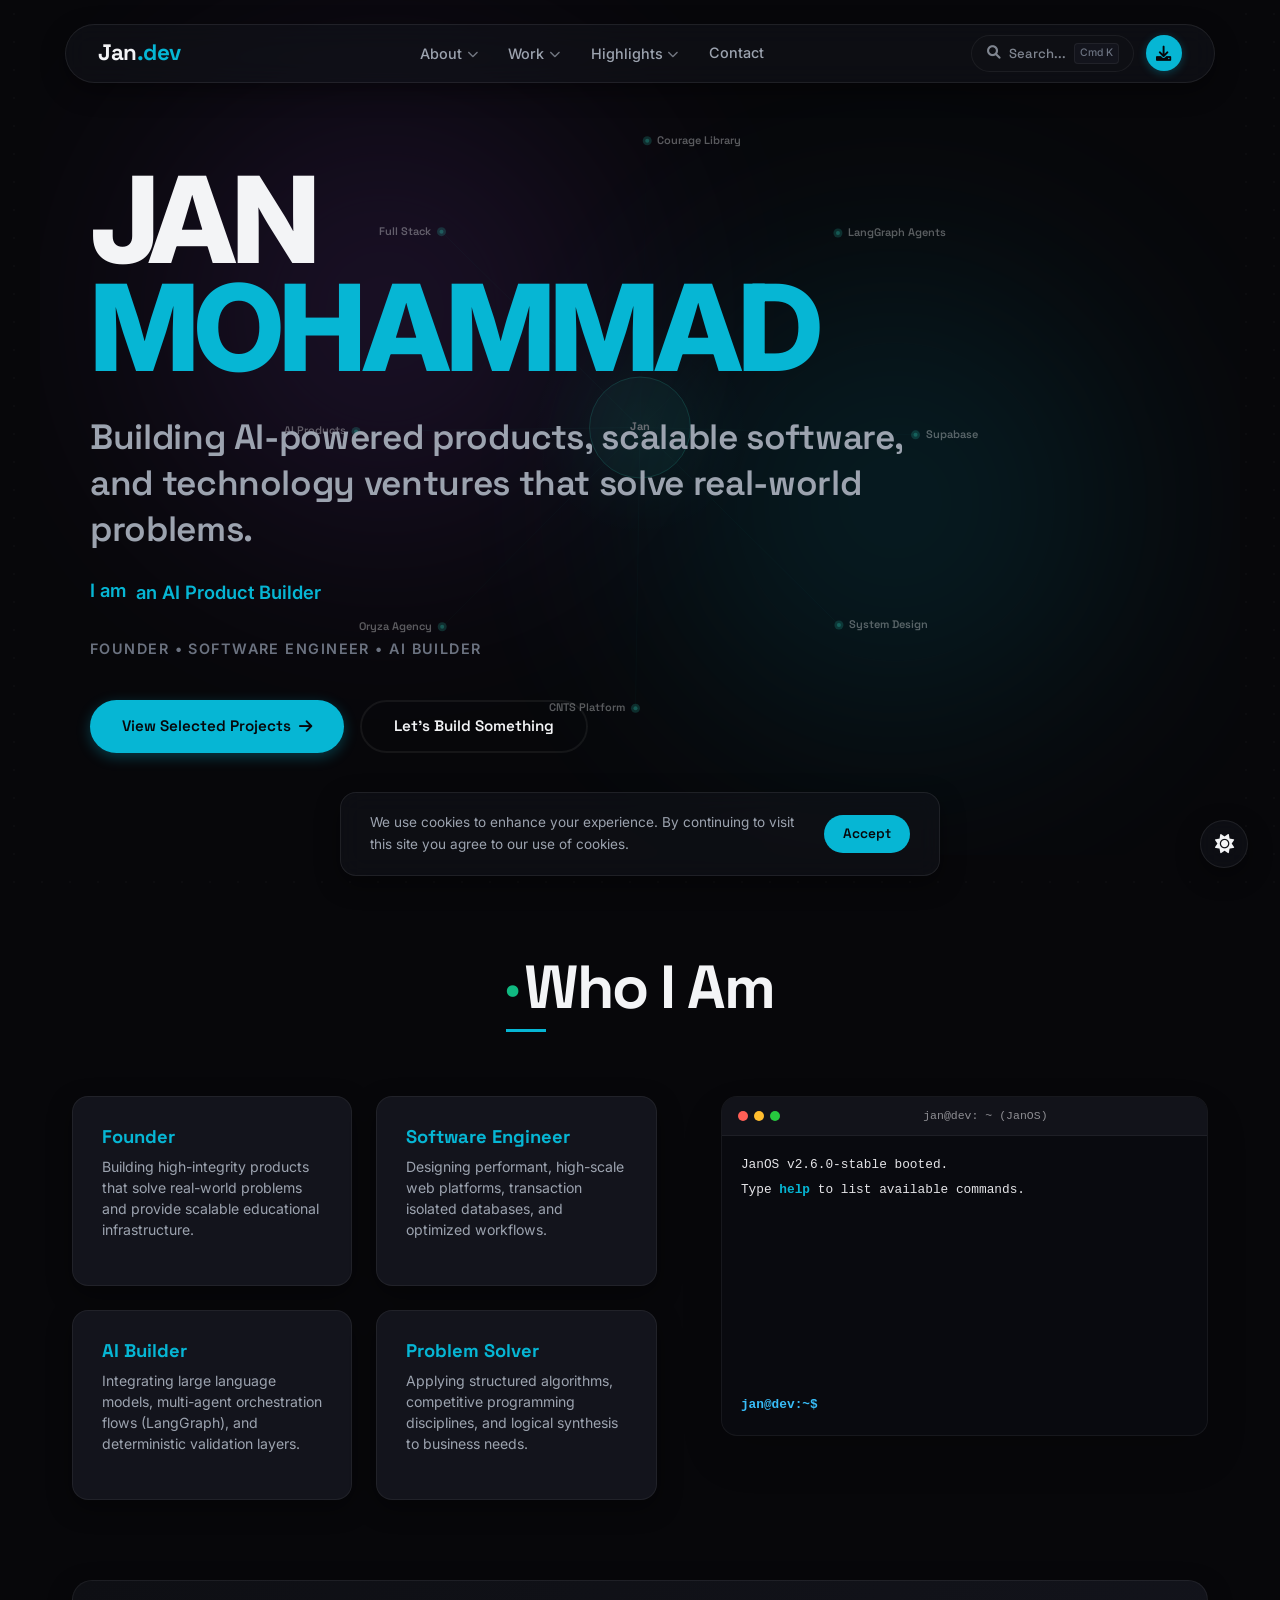
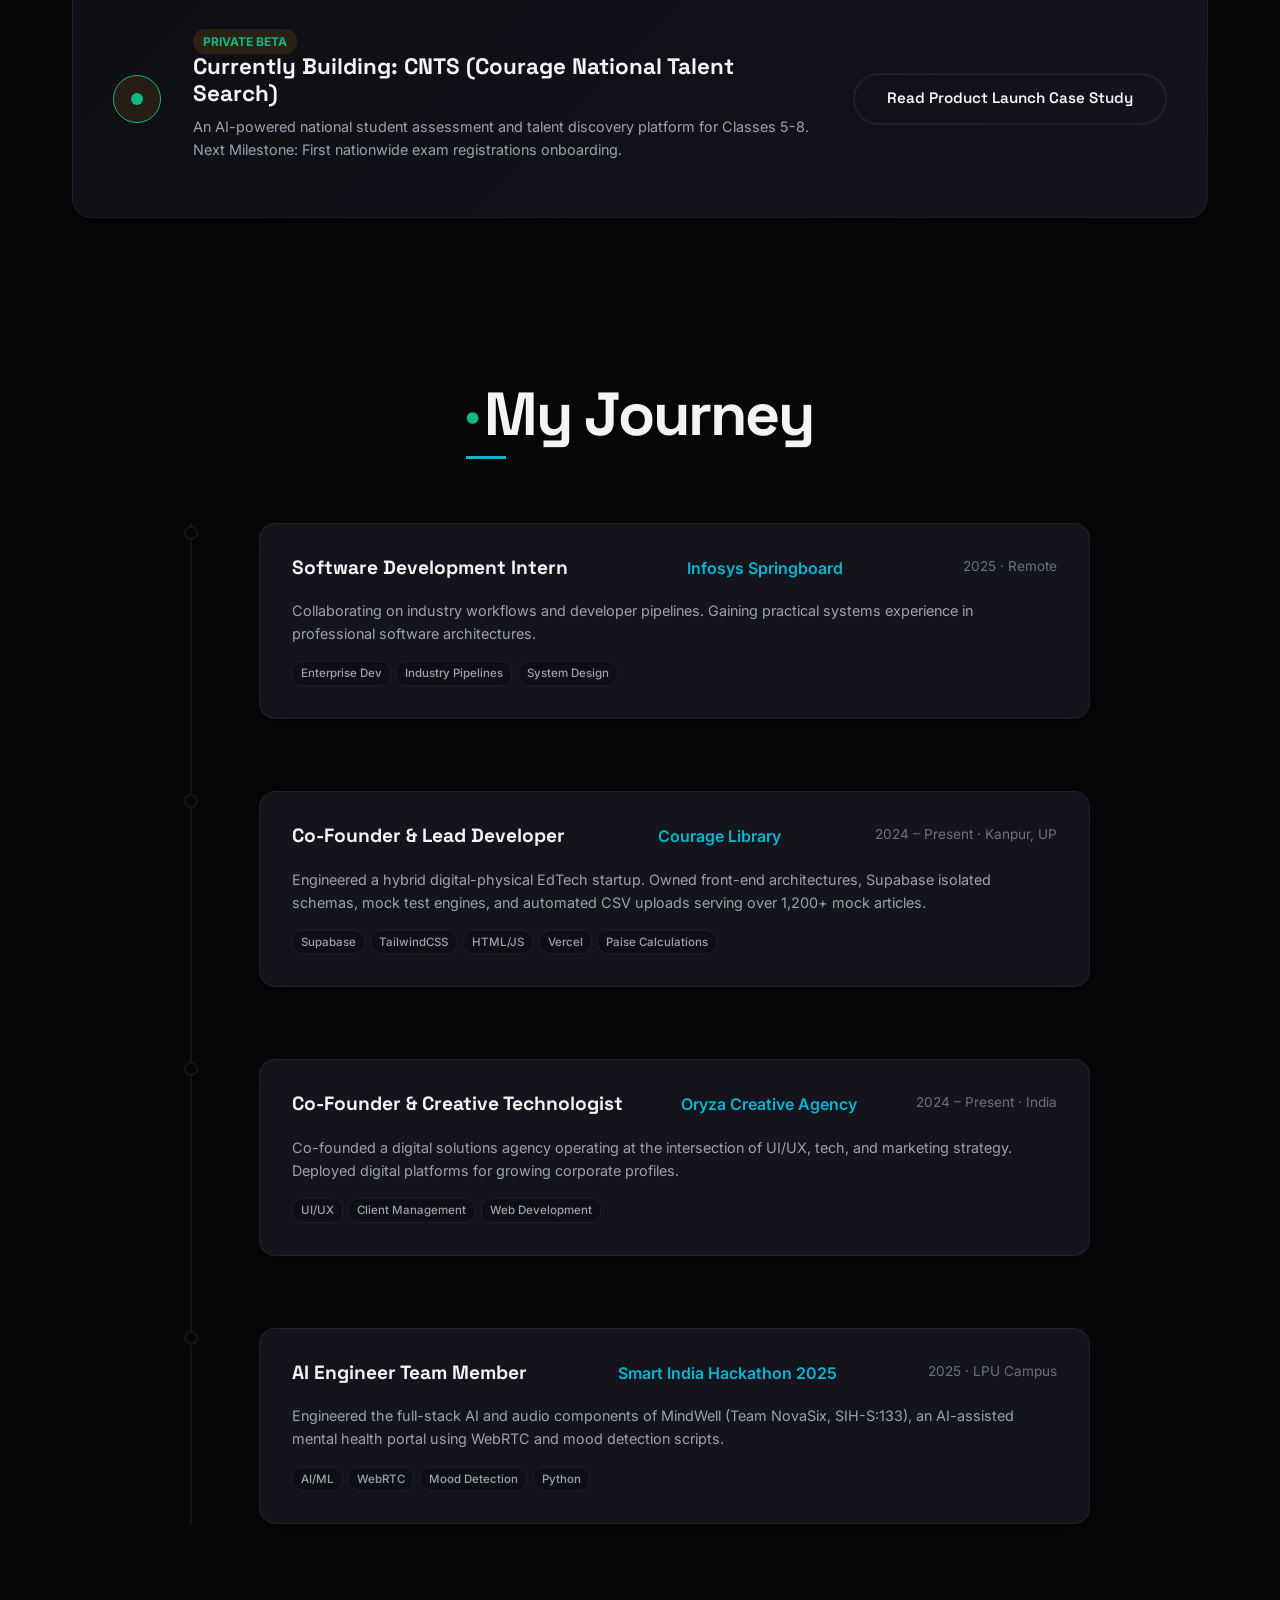
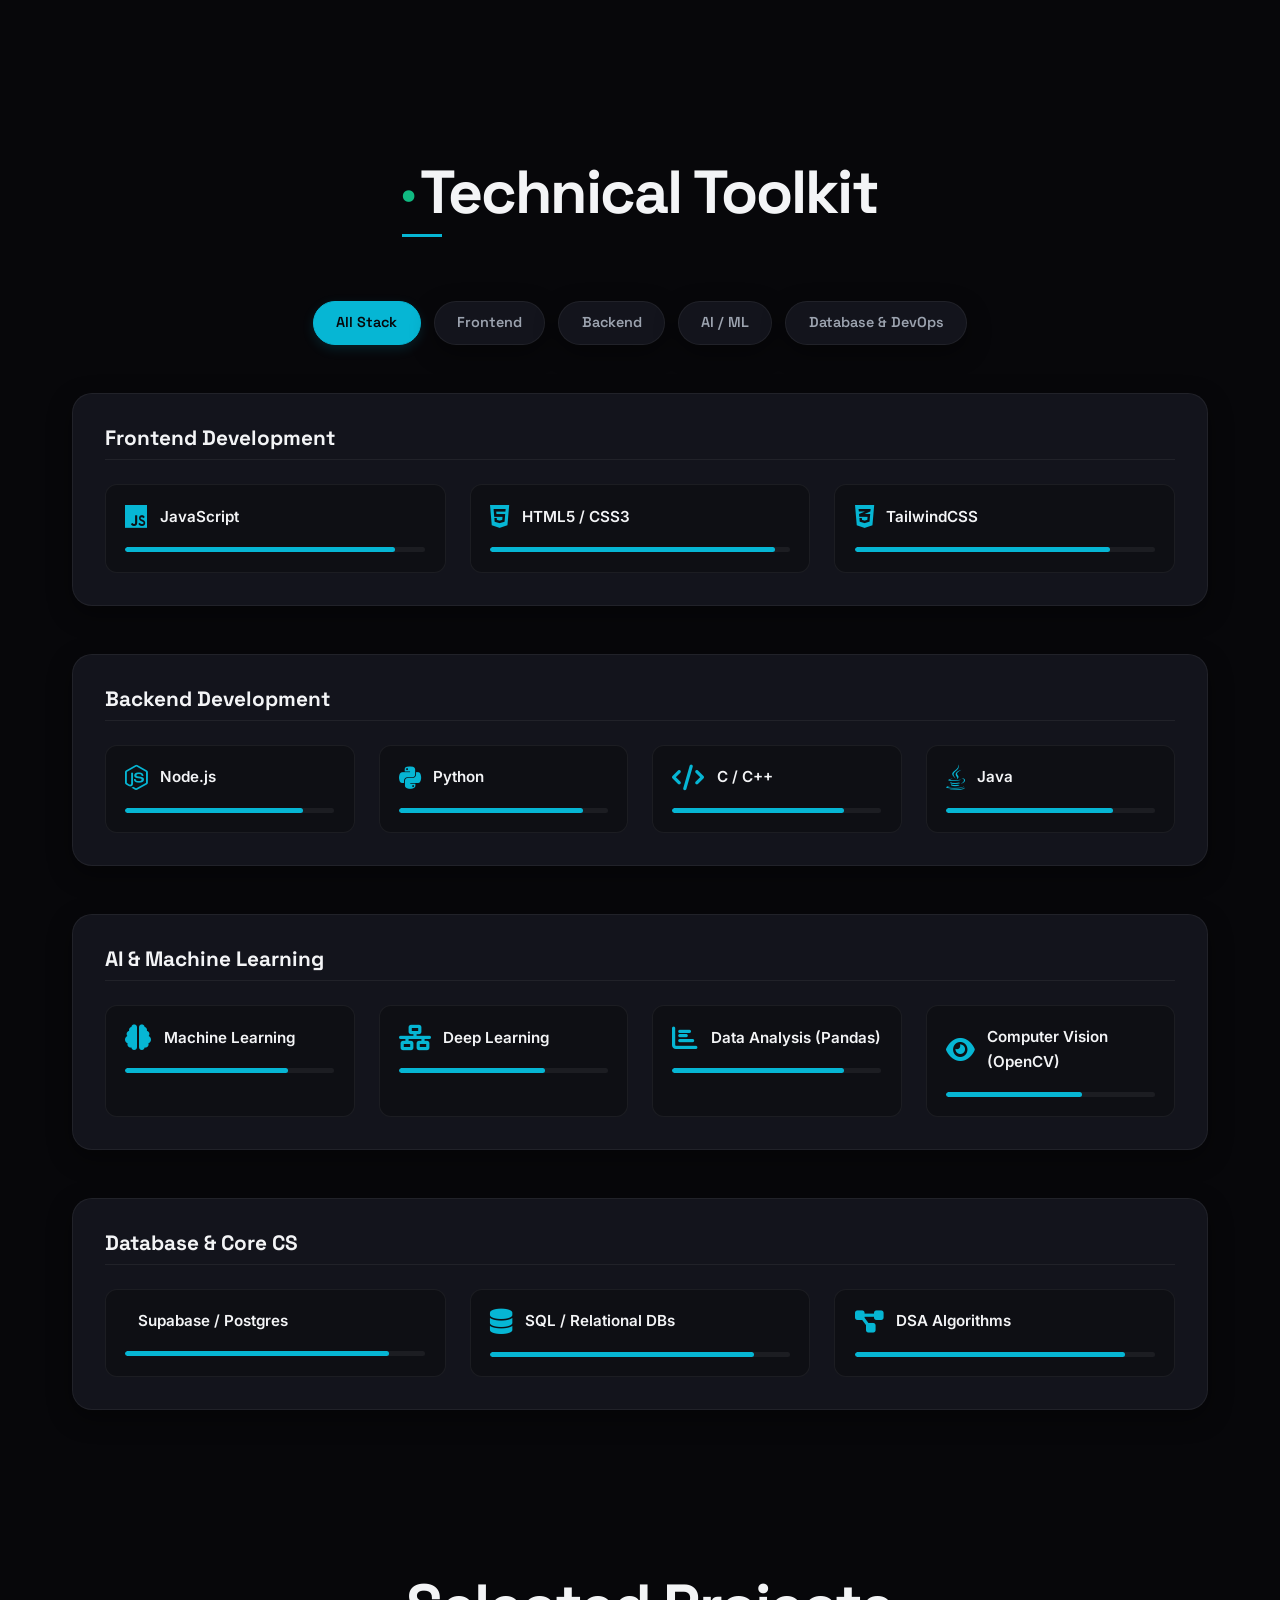
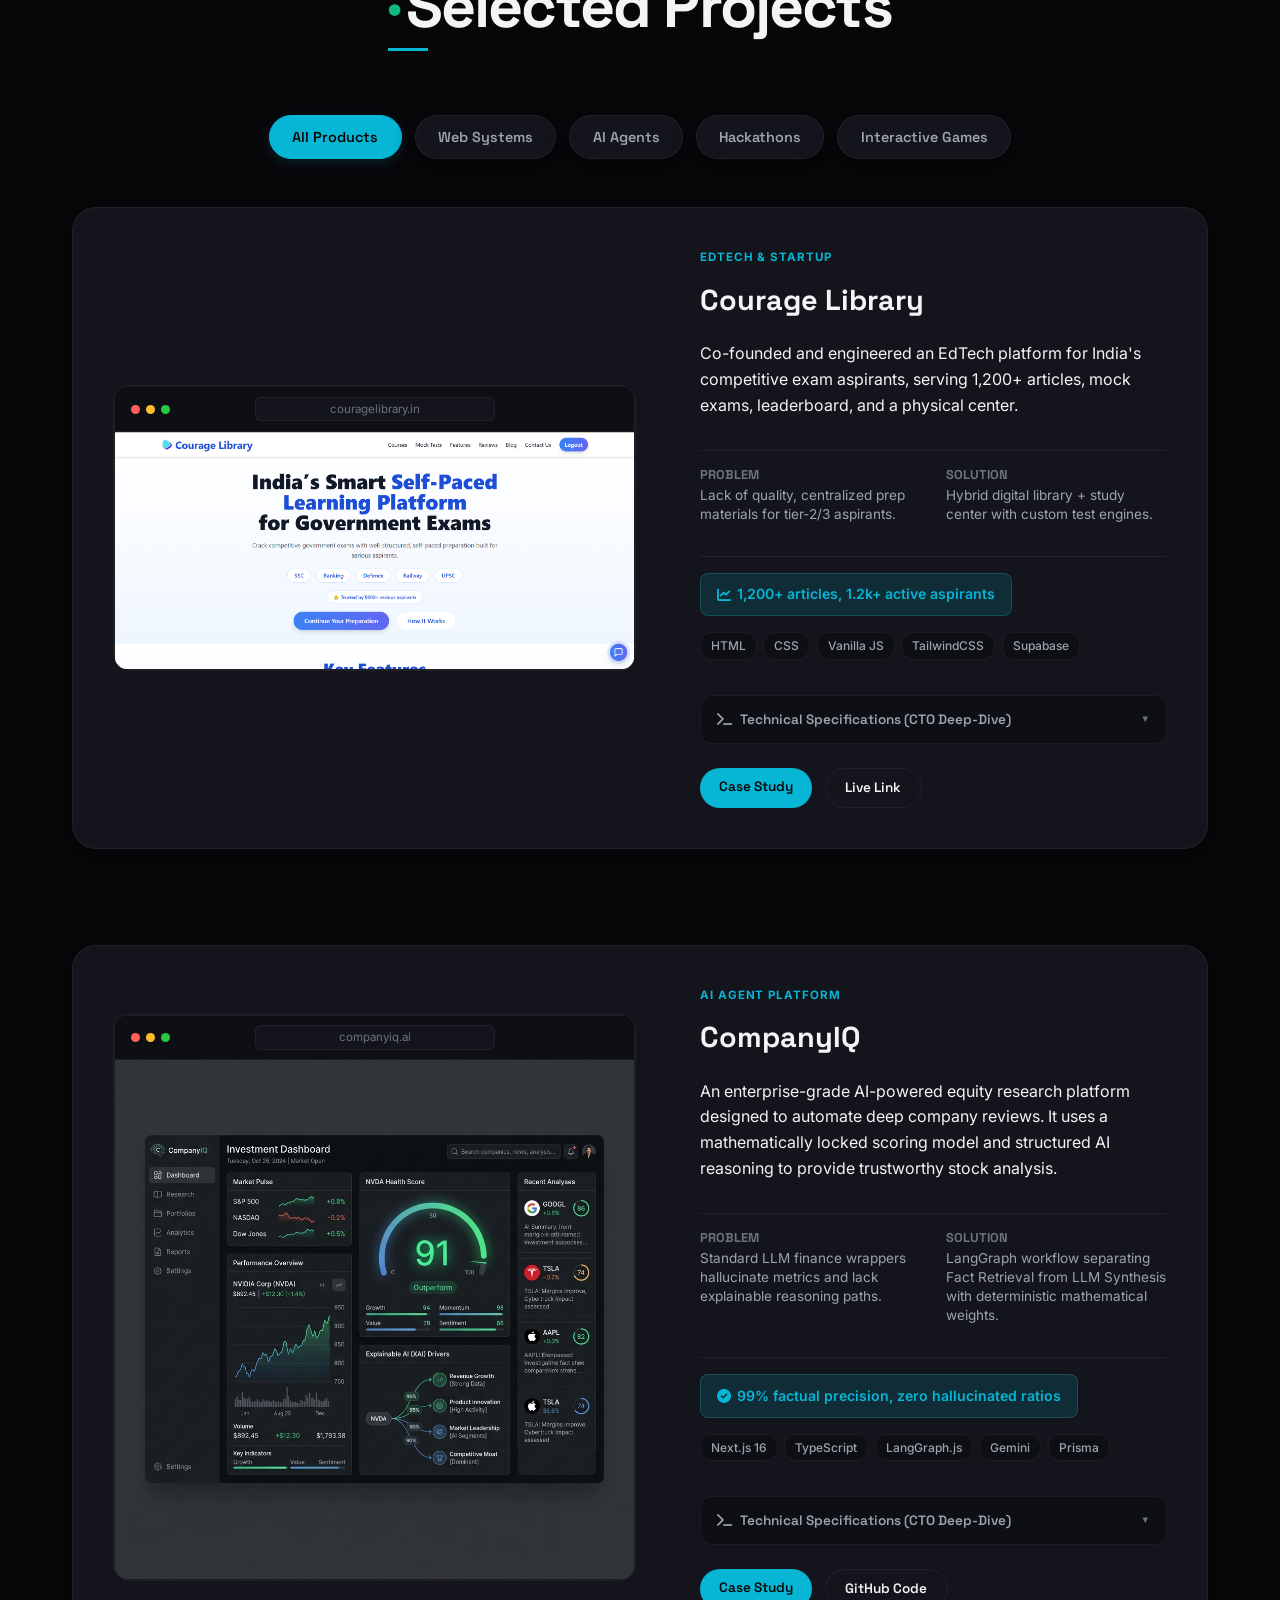
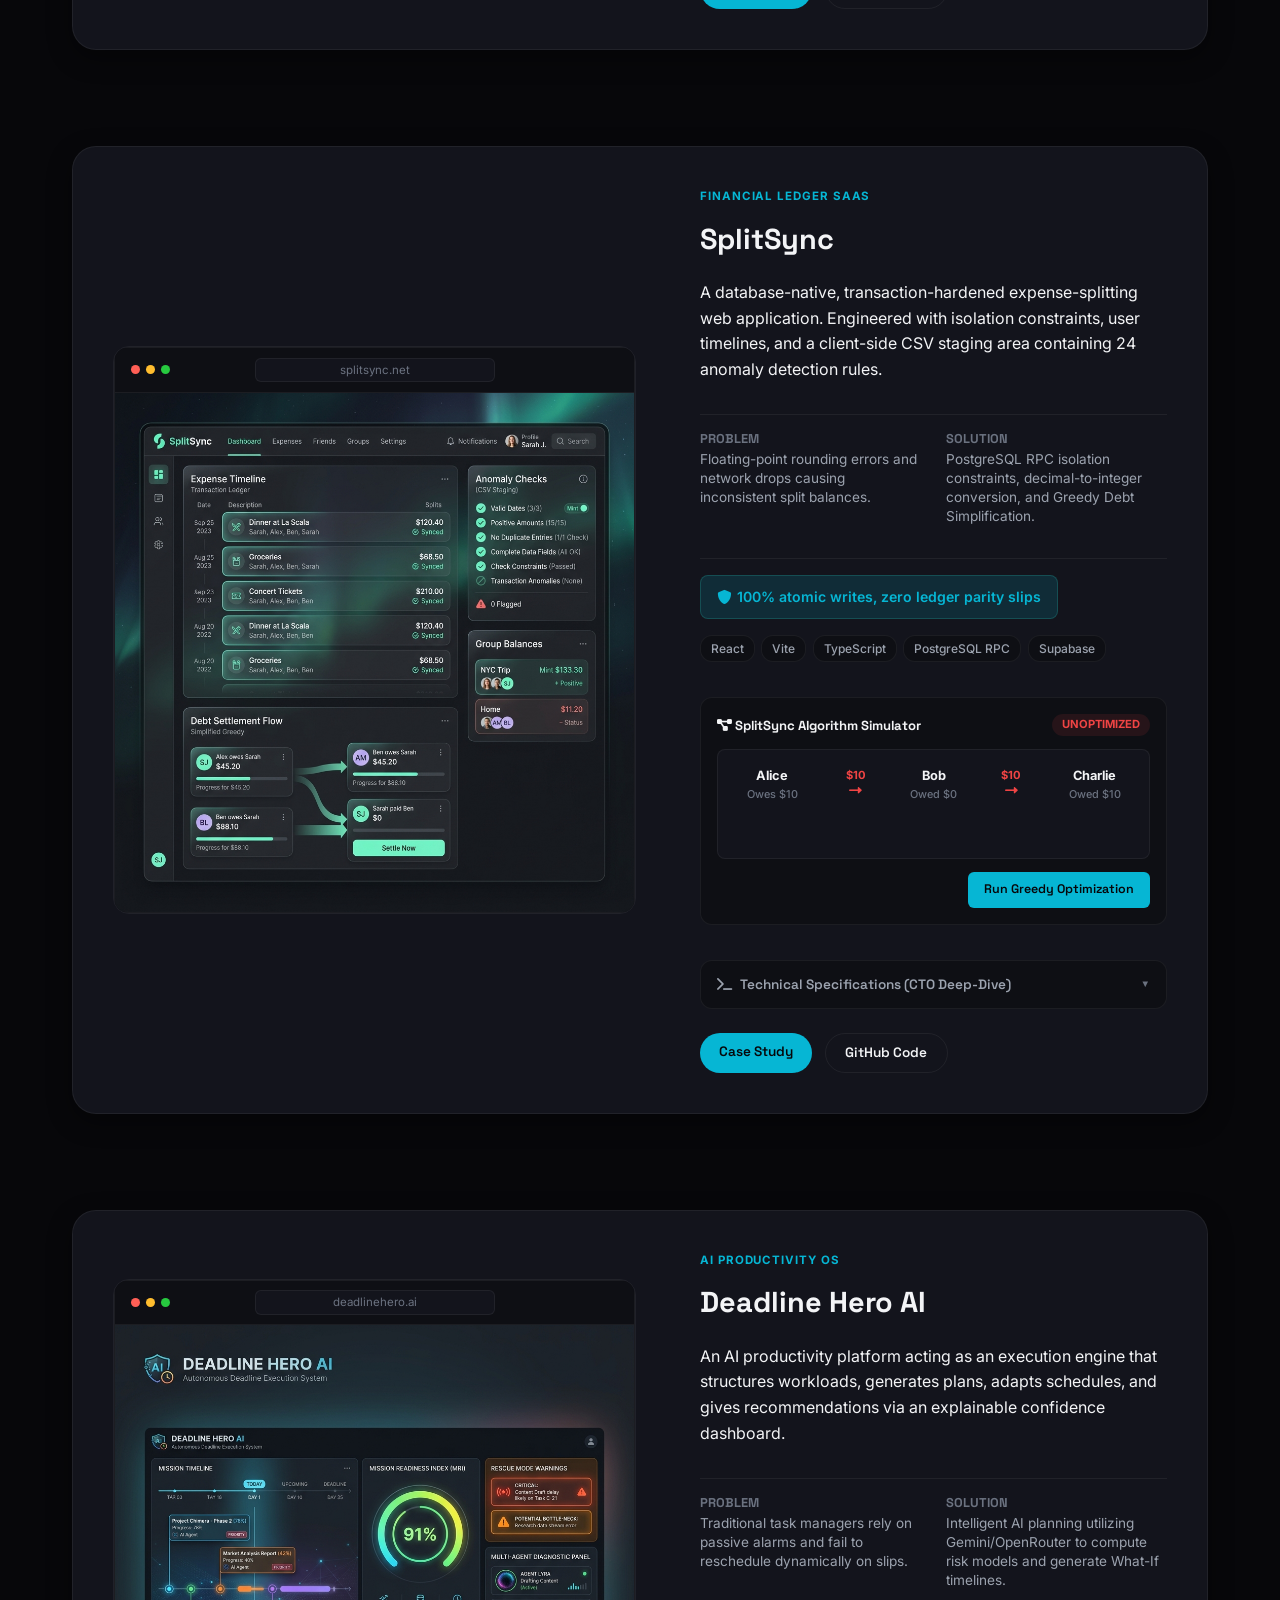
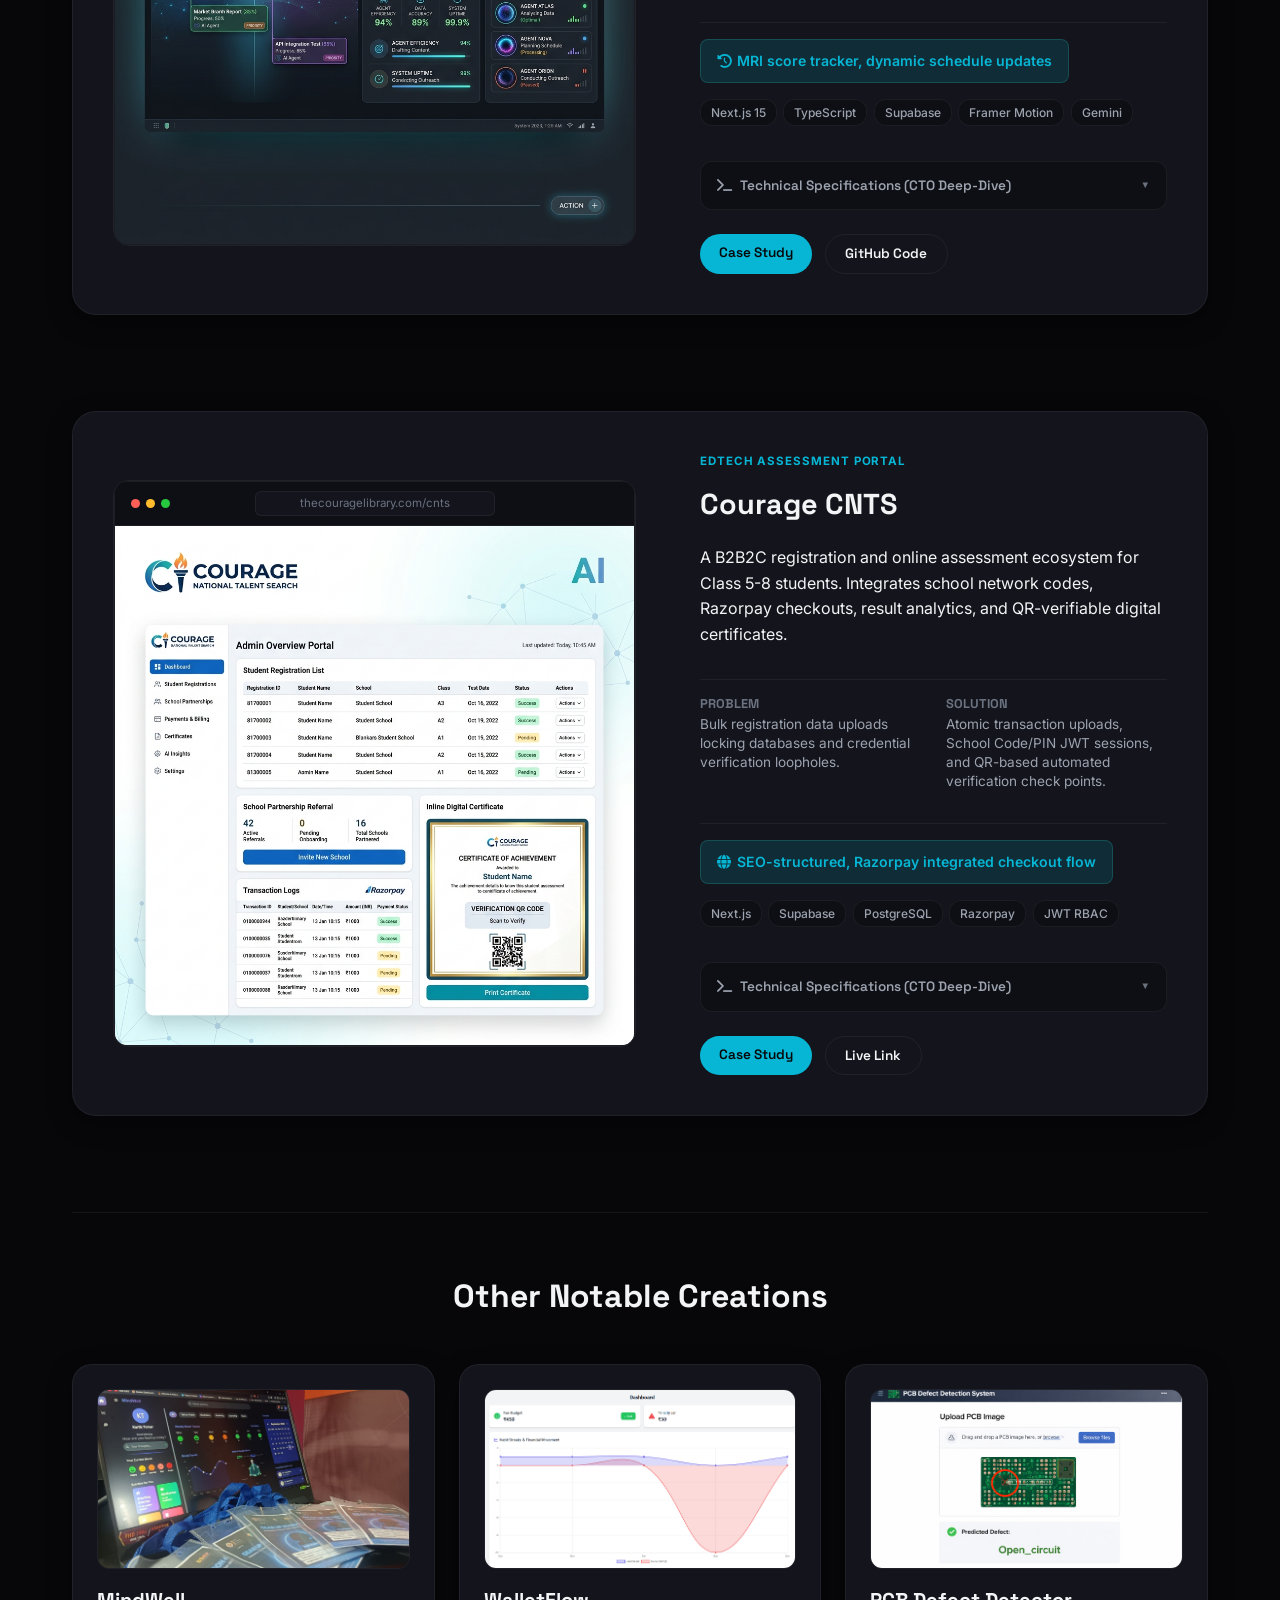
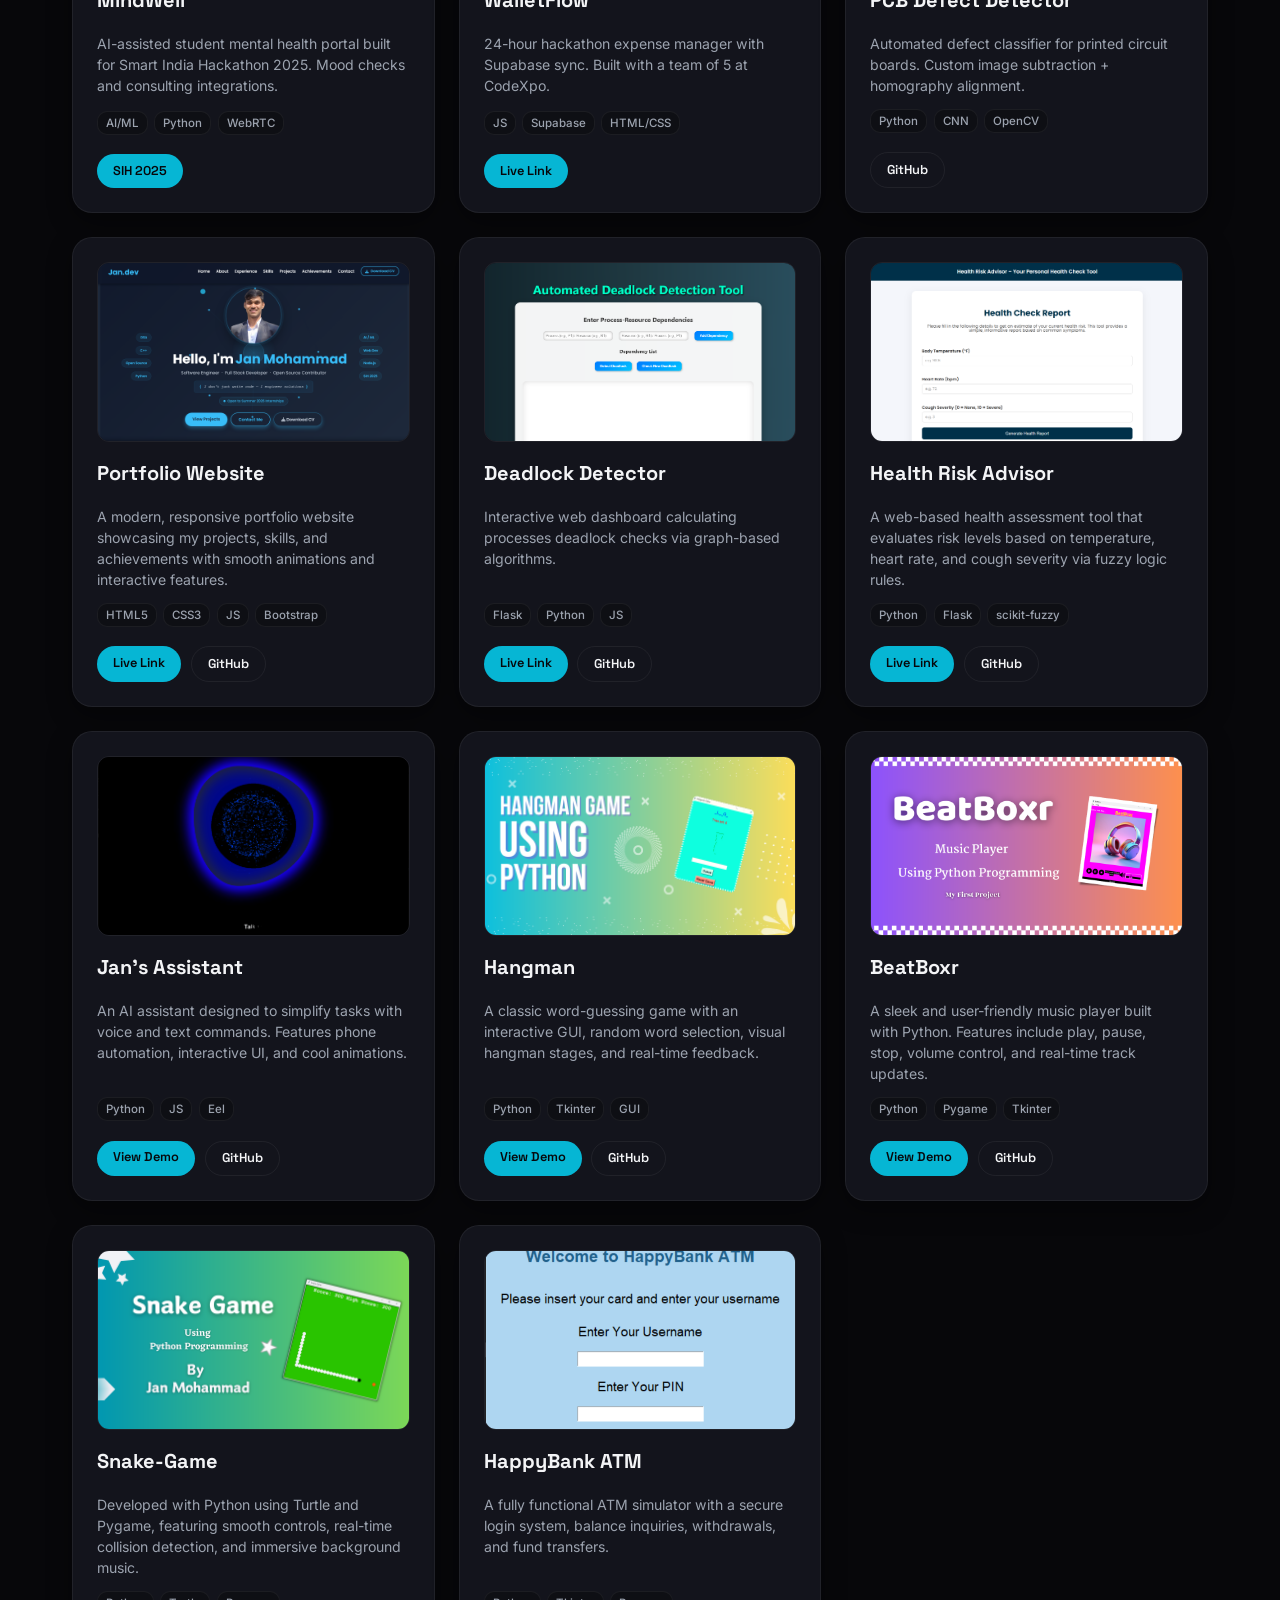
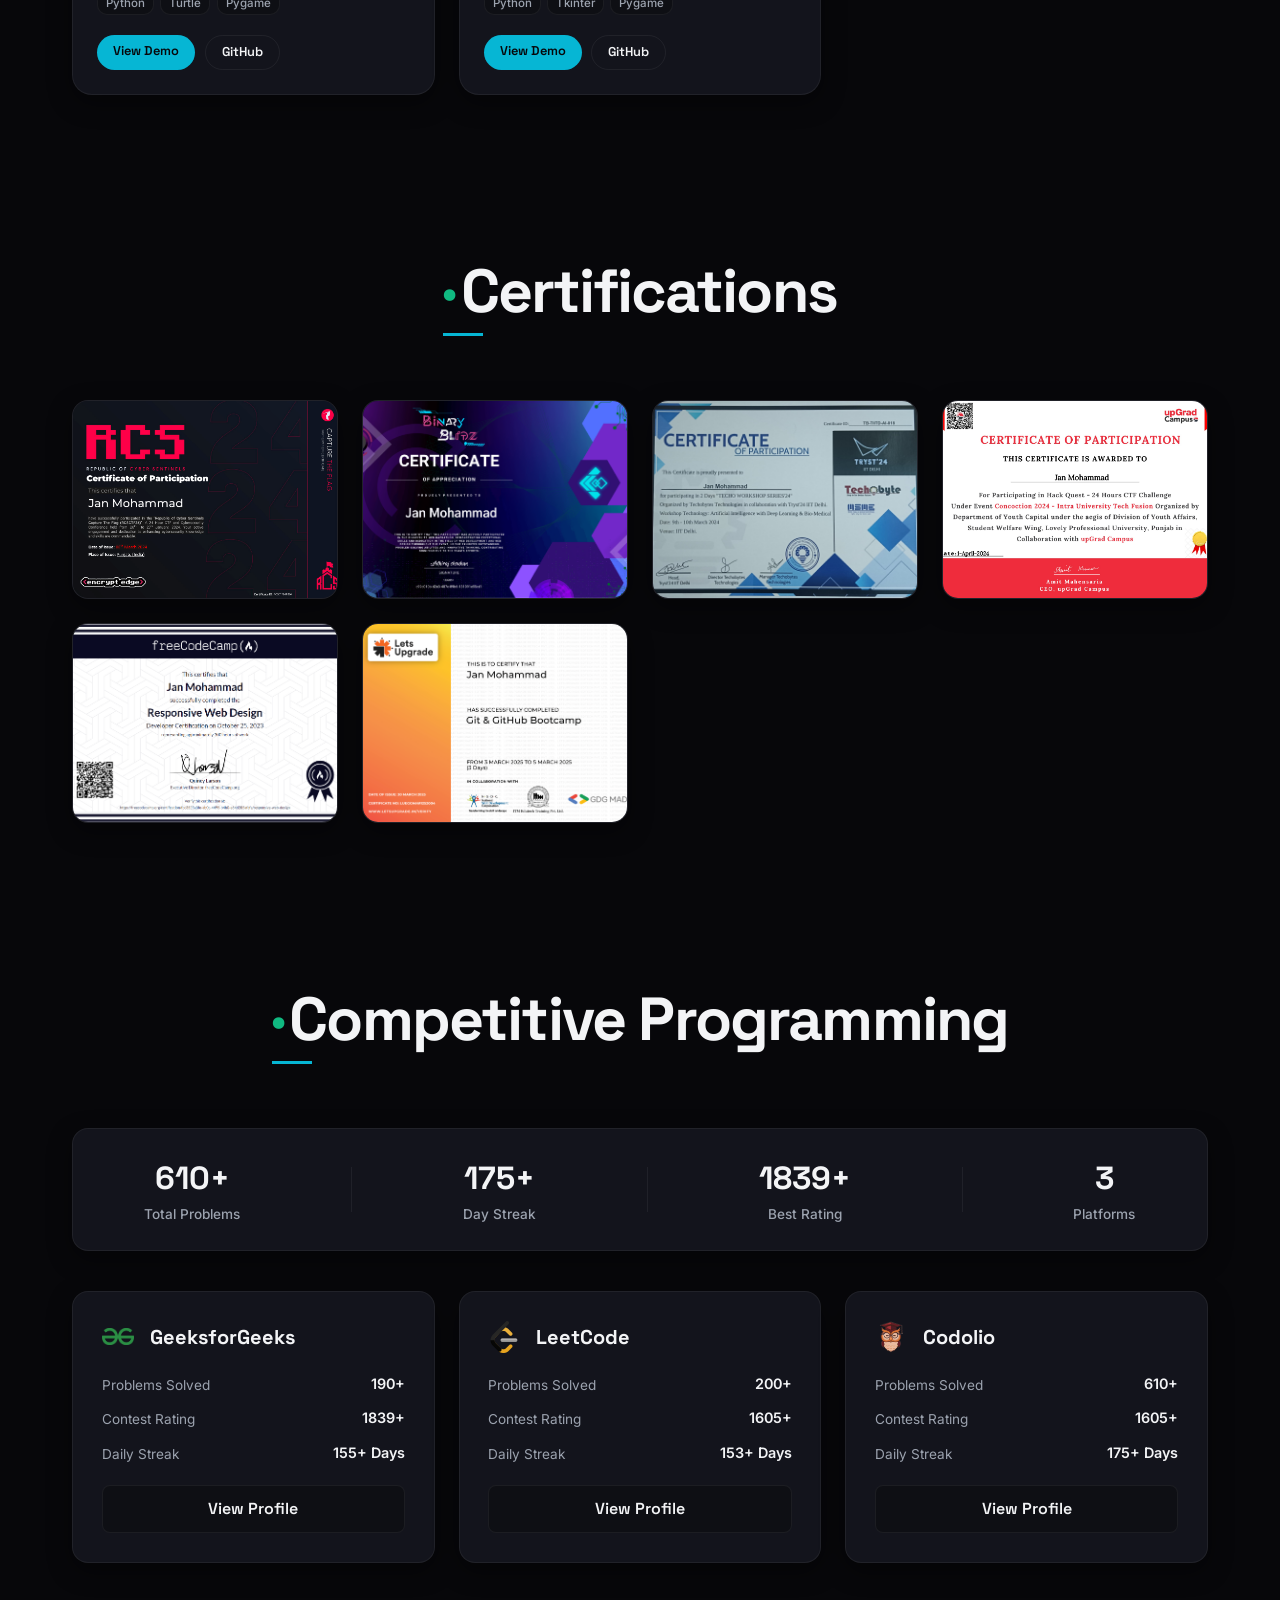
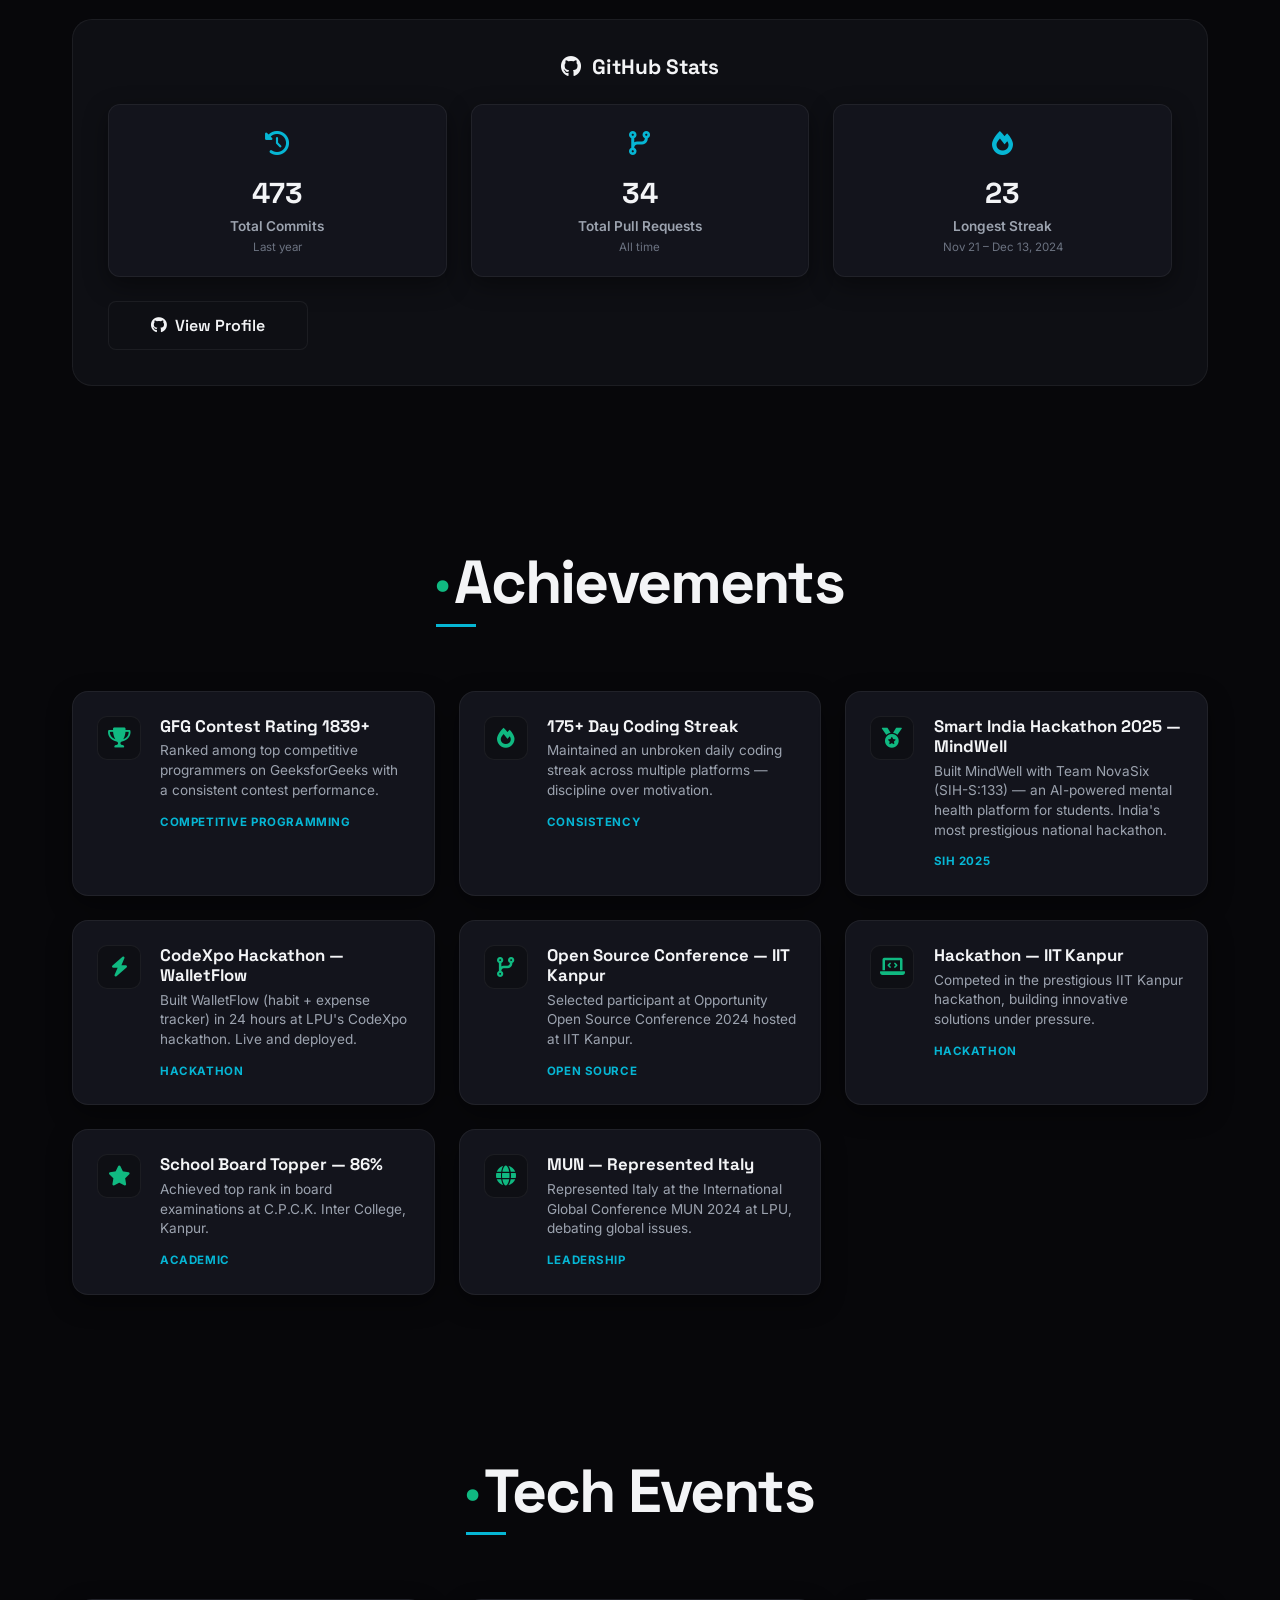
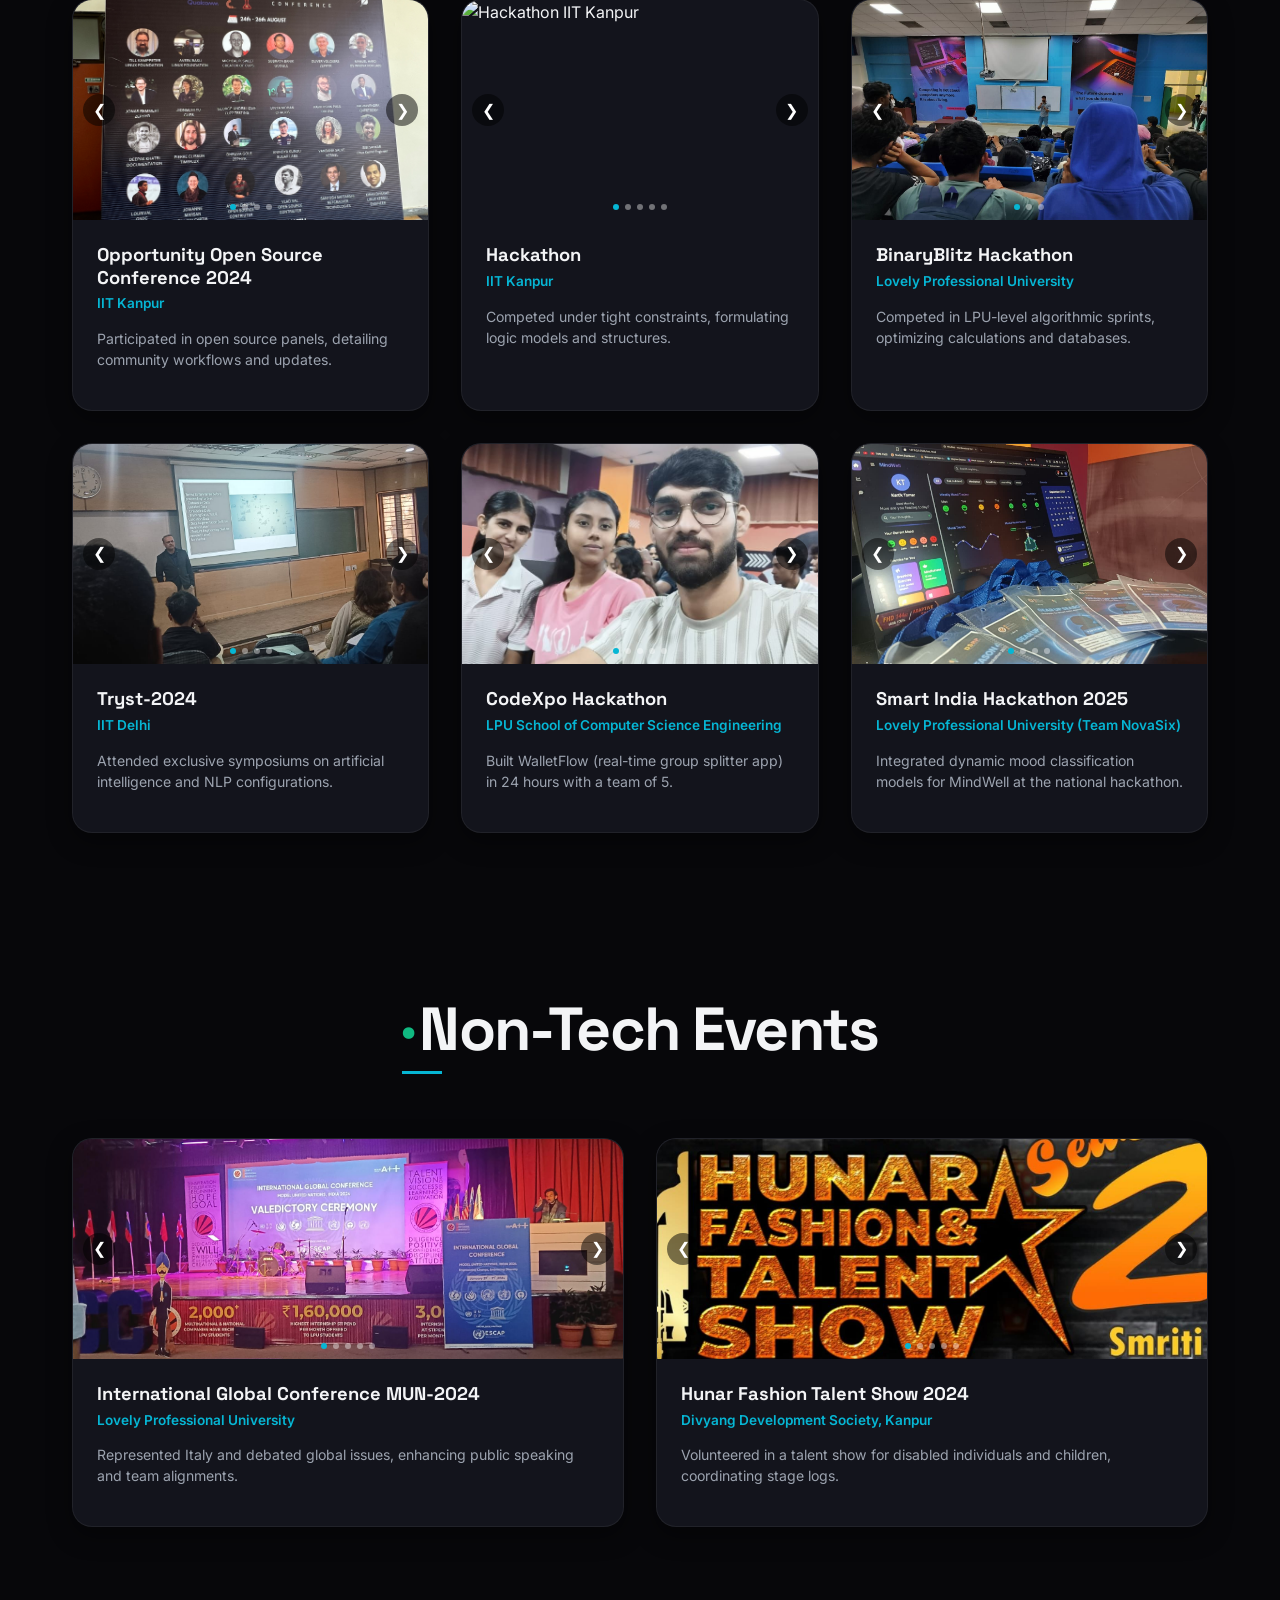
==== commit 602059c7: "style(header): redesign header navigation with dropdowns, search pill, and CV icon Re-architects and" ====
--- a/index.html
+++ b/index.html
@@ -25,21 +25,19 @@
   <meta name="twitter:description"
     content="3rd year CS student (AI/ML) at LPU. Co-founder of Courage Library & Oryza Creative Agency. 610+ problems solved. Infosys Springboard intern.">
   <meta name="twitter:image" content="https://jansiddiqui.github.io/portfolio/Image/og-banner.png">
-  <meta name="description"
-    content="Jan Mohammad — Software Engineer, Full Stack Developer, Co-Founder of Courage Library (couragelibrary.in) and Oryza Creative Agency. B.Tech CS (AI/ML) at LPU. Infosys Springboard Intern. 610+ DSA problems solved across LeetCode, GFG & Codolio.">
   <meta name="theme-color" content="#38bdf8">
   <meta name="robots" content="index, follow">
 
   <link rel="preload" href="styles.css" as="style">
   <link rel="preload" href="script.js" as="script">
   <link rel="preload" href="Image/profile1.png" as="image">
-  <link rel="icon" href="../Image/loo1.png" type="image/x-icon">
-  <link rel="apple-touch-icon" href="../Image/loo1.png">
+  <link rel="icon" href="Image/loo1.png" type="image/x-icon">
+  <link rel="apple-touch-icon" href="Image/loo1.png">
   <link rel="manifest" href="manifest.json">
 
   <link href="https://cdn.jsdelivr.net/npm/bootstrap@5.3.0/dist/css/bootstrap.min.css" rel="stylesheet"
     integrity="sha384-9ndCyUaIbzAi2FUVXJi0CjmCapSmO7SnpJef0486qhLnuZ2cdeRhO02iuK6FUUVM" crossorigin="anonymous">
-  <link href="https://fonts.googleapis.com/css2?family=Poppins:wght@300;400;500;600;700&display=swap" rel="stylesheet">
+  <link href="https://fonts.googleapis.com/css2?family=Space+Grotesk:wght@400;500;600;700&family=Inter:wght@300;400;500;600;700&display=swap" rel="stylesheet">
   <link rel="stylesheet" href="https://cdnjs.cloudflare.com/ajax/libs/font-awesome/6.0.0/css/all.min.css">
   <link rel="stylesheet" href="styles.css">
 
@@ -49,7 +47,7 @@
     crossorigin="anonymous"></script>
   <script src="script.js" defer></script>
 
-  <title>Jan Mohammad - Software Engineer</title>
+  <title>Jan Mohammad - Founder & Software Engineer</title>
 </head>
 
 <body>
@@ -64,475 +62,958 @@
   <!-- Header -->
   <header>
     <nav role="navigation" aria-label="Main navigation">
-      <h1 role="banner">Jan.dev</h1>
+      <div class="nav-logo">
+        <h1 role="banner"><a href="#hero">Jan<span>.dev</span></a></h1>
+      </div>
       <button class="navbar-toggle" aria-expanded="false" aria-controls="nav-menu" aria-label="Toggle navigation menu">
         <div></div>
         <div></div>
         <div></div>
       </button>
       <ul id="nav-menu" role="menu">
-        <li role="none"><a href="#hero" role="menuitem">Home</a></li>
-        <li role="none"><a href="#about" role="menuitem">About</a></li>
-        <li role="none"><a href="#experience" role="menuitem">Experience</a></li>
-        <li role="none"><a href="#skills" role="menuitem">Skills</a></li>
-        <li role="none"><a href="#projects" role="menuitem">Projects</a></li>
-        <li role="none"><a href="#achievements" role="menuitem">Achievements</a></li>
+        <li class="nav-dropdown" role="none">
+          <a href="#" class="dropdown-trigger" role="menuitem" aria-haspopup="true" aria-expanded="false">
+            About <i class="fas fa-chevron-down dropdown-arrow"></i>
+          </a>
+          <ul class="dropdown-menu" role="menu" aria-label="About submenu">
+            <li role="none"><a href="#about" role="menuitem">Who I Am</a></li>
+            <li role="none"><a href="#experience" role="menuitem">Journey</a></li>
+          </ul>
+        </li>
+        <li class="nav-dropdown" role="none">
+          <a href="#" class="dropdown-trigger" role="menuitem" aria-haspopup="true" aria-expanded="false">
+            Work <i class="fas fa-chevron-down dropdown-arrow"></i>
+          </a>
+          <ul class="dropdown-menu" role="menu" aria-label="Work submenu">
+            <li role="none"><a href="#projects" role="menuitem">Projects</a></li>
+            <li role="none"><a href="#skills" role="menuitem">Toolkit</a></li>
+            <li role="none"><a href="#competitive-programming" role="menuitem">CP Profiles</a></li>
+          </ul>
+        </li>
+        <li class="nav-dropdown" role="none">
+          <a href="#" class="dropdown-trigger" role="menuitem" aria-haspopup="true" aria-expanded="false">
+            Highlights <i class="fas fa-chevron-down dropdown-arrow"></i>
+          </a>
+          <ul class="dropdown-menu" role="menu" aria-label="Highlights submenu">
+            <li role="none"><a href="#achievements" role="menuitem">Achievements</a></li>
+            <li role="none"><a href="#tech-events" role="menuitem">Events</a></li>
+          </ul>
+        </li>
         <li role="none"><a href="#contact" role="menuitem">Contact</a></li>
-        <li role="none" class="nav-cv-item">
-          <a href="Jan_Mohammad_CV.pdf" download class="nav-cv-btn" aria-label="Download CV">
-            <i class="fas fa-download"></i> Download CV
-          </a>
-        </li>
       </ul>
+      <div class="nav-actions">
+        <button class="nav-search-btn" aria-label="Search or command menu">
+          <i class="fas fa-search"></i>
+          <span class="search-text">Search...</span>
+          <span class="search-key-badge">Cmd K</span>
+        </button>
+        <a href="Jan_Mohammad_CV.pdf" download class="nav-cv-icon-btn" aria-label="Download CV">
+          <i class="fas fa-download"></i>
+        </a>
+      </div>
     </nav>
   </header>
 
+  <!-- Global Grid Pattern & Background Highlights -->
+  <div class="bg-grid-overlay" aria-hidden="true"></div>
+
   <main id="main-content">
 
     <!-- ═══════════════════════════════════════════════
-         HERO SECTION
+         HERO SECTION (MAGAZINE COVER STYLE)
     ═══════════════════════════════════════════════ -->
     <section id="hero" aria-label="Introduction">
+      <div class="aurora-circle purple-highlight" aria-hidden="true"></div>
+      <div class="aurora-circle teal-highlight" aria-hidden="true"></div>
+      
       <div class="hero-mindmap-container" aria-hidden="true">
         <canvas id="mindmapCanvas"></canvas>
       </div>
-      <div class="hero-skill-col hero-skill-left" aria-hidden="true">
-        <span class="hero-skill-pill" style="--d:0s">DSA</span>
-        <span class="hero-skill-pill" style="--d:0.2s">C++</span>
-        <span class="hero-skill-pill" style="--d:0.4s">Open Source</span>
-        <span class="hero-skill-pill" style="--d:0.6s">Python</span>
-      </div>
+      
       <div class="hero-center">
-        <div class="profile-image">
-          <img src="Image/profile1.png" alt="Jan Mohammad's profile picture">
-        </div>
-        <h1>Hello, I'm <span class="typewriter">Jan Mohammad</span></h1>
-        <p class="hero-subtitle">Software Engineer &nbsp;&middot;&nbsp; Full Stack Developer &nbsp;&middot;&nbsp; Open
-          Source Contributor</p>
-        <div class="hero-tagline">
-          <span class="tagline-bracket">{</span>
-          <span class="tagline-text">I don't just write code — I engineer solutions</span>
-          <span class="tagline-bracket">}</span>
-        </div>
-        <div class="availability-badge">
-          <span class="avail-dot"></span>
-          Open to Summer 2026 Internships
-        </div>
+        <div class="hero-magazine-title">
+          <span>Jan</span>
+          <span>Mohammad</span>
+        </div>
+        <p class="hero-tagline-main">Building AI-powered products, scalable software, and technology ventures that solve real-world problems.</p>
+        
+        <div class="hero-role-morph-container">
+          <span>I am</span>
+          <div class="role-morpher">
+            <span class="role-slide active">a Software Engineer</span>
+            <span class="role-slide">an AI Product Builder</span>
+            <span class="role-slide">a Startup Founder</span>
+            <span class="role-slide">a Tech Entrepreneur</span>
+          </div>
+        </div>
+
+        <div class="hero-badges">Founder • Software Engineer • AI Builder</div>
+        
         <div class="hero-buttons">
-          <a href="#projects" class="btn" aria-label="View my projects">View Projects</a>
-          <a href="#contact" class="btn btn-hire" aria-label="Contact me">Contact Me</a>
-          <a href="Jan_Mohammad_CV.pdf" download class="btn btn-cv" aria-label="Download CV">
-            <i class="fas fa-download"></i> Download CV
-          </a>
-        </div>
-      </div>
-      <div class="hero-skill-col hero-skill-right" aria-hidden="true">
-        <span class="hero-skill-pill" style="--d:0.1s">AI / ML</span>
-        <span class="hero-skill-pill" style="--d:0.3s">Web Dev</span>
-        <span class="hero-skill-pill" style="--d:0.5s">Node.js</span>
-        <span class="hero-skill-pill" style="--d:0.7s">SIH 2025</span>
+          <a href="#projects" class="btn btn-primary" aria-label="View my projects">View Selected Projects <i class="fas fa-arrow-right"></i></a>
+          <a href="#contact" class="btn btn-secondary" aria-label="Contact me">Let's Build Something</a>
+        </div>
       </div>
     </section>
 
     <!-- ═══════════════════════════════════════════════
-         ABOUT SECTION
+         ABOUT SECTION (WHO I AM)
     ═══════════════════════════════════════════════ -->
     <section id="about" aria-label="About me">
-      <h2>About Me</h2>
-      <div class="about-content">
-        <div class="about-text">
-          <p class="about-intro">B.Tech CS (AI/ML) student at <strong>Lovely Professional University</strong> — building
-            real products, solving real problems, and growing every day.</p>
-          <ul class="about-points">
-            <li>
-              <i class="fas fa-rocket"></i>
-              <span><strong>Co-Founder</strong> of <a href="https://www.couragelibrary.in" target="_blank"
-                  rel="noopener noreferrer">Courage Library</a> — an EdTech platform with 1,200+ articles serving
-                government exam aspirants across India</span>
-            </li>
-            <li>
-              <i class="fas fa-briefcase"></i>
-              <span><strong>Infosys Springboard Intern</strong> — gaining hands-on industry experience in real-world
-                software development workflows</span>
-            </li>
-            <li>
-              <i class="fas fa-trophy"></i>
-              <span><strong>Smart India Hackathon 2025</strong> — built MindWell with Team NovaSix (SIH-S:133), an
-                AI-powered mental health platform for students</span>
-            </li>
-            <li>
-              <i class="fas fa-brain"></i>
-              <span><strong>AI/ML Specialization</strong> — exploring machine learning, deep learning, computer vision,
-                and NLP as part of my core academic focus</span>
-            </li>
-            <li>
-              <i class="fas fa-code"></i>
-              <span><strong>610+ DSA problems</strong> solved across LeetCode, GFG &amp; Codolio — consistency and
-                problem-solving are non-negotiable</span>
-            </li>
-            <li>
-              <i class="fas fa-users"></i>
-              <span><strong>Community contributor</strong> — attended IIT Kanpur Open Source Conference, IIT Delhi
-                Tryst, and multiple hackathons</span>
-            </li>
-            <li>
-              <i class="fas fa-lightbulb"></i>
-              <span><strong>Builder mindset</strong> — I don't just study technology, I ship it. Every project I take on
-                becomes a live product.</span>
-            </li>
-          </ul>
-        </div>
-        <div class="about-stats">
-          <div class="stat-item">
-            <span class="stat-number" data-target="13">0</span><span class="stat-number">+</span>
-            <span class="stat-label">Projects</span>
-          </div>
-          <div class="stat-item">
-            <span class="stat-number" data-target="610">0</span><span class="stat-number">+</span>
-            <span class="stat-label">Problems Solved</span>
-          </div>
-          <div class="stat-item">
-            <span class="stat-number" data-target="3">0</span><span class="stat-number">+</span>
-            <span class="stat-label">Years Coding</span>
-          </div>
-          <div class="stat-item">
-            <span class="stat-number" data-target="5">0</span><span class="stat-number">+</span>
-            <span class="stat-label">Languages</span>
+      <div class="section-header-wrap">
+        <h2>Who I Am</h2>
+      </div>
+      
+      <div class="about-grid">
+        <div class="about-cards-wrap">
+          <div class="about-desc-card about-card-founder">
+            <h4>Founder</h4>
+            <p>Building high-integrity products that solve real-world problems and provide scalable educational infrastructure.</p>
+          </div>
+          <div class="about-desc-card about-card-engineer">
+            <h4>Software Engineer</h4>
+            <p>Designing performant, high-scale web platforms, transaction isolated databases, and optimized workflows.</p>
+          </div>
+          <div class="about-desc-card about-card-builder">
+            <h4>AI Builder</h4>
+            <p>Integrating large language models, multi-agent orchestration flows (LangGraph), and deterministic validation layers.</p>
+          </div>
+          <div class="about-desc-card about-card-solver">
+            <h4>Problem Solver</h4>
+            <p>Applying structured algorithms, competitive programming disciplines, and logical synthesis to business needs.</p>
+          </div>
+        </div>
+
+        <div class="dev-terminal-shell" role="region" aria-label="Interactive Developer Console">
+          <div class="terminal-bar">
+            <div class="terminal-dots">
+              <span class="dot-red"></span>
+              <span class="dot-yellow"></span>
+              <span class="dot-green"></span>
+            </div>
+            <span class="terminal-title">jan@dev: ~ (JanOS)</span>
+          </div>
+          <div class="terminal-body" id="aboutTerminalBody">
+            <div class="terminal-line">JanOS v2.6.0-stable booted.</div>
+            <div class="terminal-line">Type <span class="term-highlight">help</span> to list available commands.</div>
+            <div class="terminal-line">&nbsp;</div>
+            <div class="terminal-output-log" id="aboutTerminalOutput"></div>
+            <div class="terminal-input-row">
+              <span class="terminal-prompt">jan@dev:~$</span>
+              <input type="text" id="aboutTerminalInput" autocomplete="off" spellcheck="false" aria-label="Terminal input line">
+            </div>
+          </div>
+        </div>
+      </div>
+
+      <!-- BUILDING NOW WIDGET -->
+      <div class="building-now-section">
+        <div class="building-now-card">
+          <div class="building-now-pulse">
+            <span class="pulse-dot"></span>
+          </div>
+          <div class="building-info">
+            <span class="status-badge">Private Beta</span>
+            <h3>Currently Building: CNTS (Courage National Talent Search)</h3>
+            <p>An AI-powered national student assessment and talent discovery platform for Classes 5-8. Next Milestone: First nationwide exam registrations onboarding.</p>
+          </div>
+          <div class="building-action">
+            <a href="projects/cnts.html" class="btn btn-secondary">Read Product Launch Case Study</a>
           </div>
         </div>
       </div>
     </section>
 
     <!-- ═══════════════════════════════════════════════
-         EDUCATION SECTION
-    ═══════════════════════════════════════════════ -->
-    <section id="education" aria-label="My education">
-      <h2>Education</h2>
-      <div class="education-timeline">
-        <div class="education-card" role="article">
-          <div class="education-icon"><i class="fas fa-graduation-cap"></i></div>
-          <div class="education-content">
-            <h3>Bachelor of Technology in Computer Science</h3>
-            <p class="institution">Lovely Professional University</p>
-            <p class="duration">2023 - 2027</p>
-            <p class="description">Specialized in Artificial Intelligence and Machine Learning. Pursuing comprehensive
-              studies in computer science with focus on AI/ML technologies.</p>
-            <div class="education-details">
-              <span>AI &amp; ML Specialization</span>
-              <span>Active in Technical Projects</span>
-            </div>
-          </div>
-        </div>
-        <div class="education-card" role="article">
-          <div class="education-icon"><i class="fas fa-school"></i></div>
-          <div class="education-content">
-            <h3>Higher Secondary Education</h3>
-            <p class="institution">Paritosh Inter College, Kanpur</p>
-            <p class="duration">2020 - 2022</p>
-            <p class="description">Completed 12th grade with strong academic performance. Focused on Science and
-              Mathematics.</p>
-            <div class="education-details">
-              <span>Percentage: 70%</span>
-              <span>Science Stream</span>
-            </div>
-          </div>
-        </div>
-        <div class="education-card" role="article">
-          <div class="education-icon"><i class="fas fa-award"></i></div>
-          <div class="education-content">
-            <h3>Secondary Education</h3>
-            <p class="institution">C.P.C.K. Inter College, Kanpur</p>
-            <p class="duration">2018 - 2020</p>
-            <p class="description">Outstanding academic performance with consistent top rankings in school examinations
-              and board exams.</p>
-            <div class="education-details">
-              <span>Percentage: 86%</span>
-              <span>School Topper</span>
-              <span>Board Exam Excellence</span>
-            </div>
-          </div>
-        </div>
-      </div>
-    </section>
-
-    <!-- ═══════════════════════════════════════════════
-         EXPERIENCE SECTION
+         EXPERIENCE SECTION (MY JOURNEY)
     ═══════════════════════════════════════════════ -->
     <section id="experience" aria-label="My experience">
-      <h2>Experience</h2>
-      <div class="experience-timeline">
-
-        <!-- Infosys Springboard — Current -->
-        <div class="exp-card current" role="article">
-          <div class="exp-status-dot"></div>
-          <div class="exp-card-inner">
-            <div class="exp-header">
-              <div class="exp-logo-wrap infosys-logo"><i class="fas fa-building"></i></div>
-              <div class="exp-meta">
-                <div class="exp-company-row">
-                  <h3 class="exp-company">Infosys Springboard</h3>
-                  <span class="exp-badge current-badge">● Current</span>
-                </div>
-                <p class="exp-role">Software Development Intern</p>
-                <p class="exp-duration"><i class="fas fa-calendar-alt"></i> 2025 &nbsp;·&nbsp; Remote</p>
-              </div>
-            </div>
-            <p class="exp-desc">Working on real-world software development tasks under Infosys Springboard's internship
-              program — building industry exposure in development workflows, collaborative coding, and professional
-              engineering practices.</p>
-            <div class="exp-tags">
-              <span>Software Development</span><span>Industry Training</span><span>Infosys</span>
-            </div>
-          </div>
-        </div>
-
-        <!-- Courage Library — Co-Founder -->
-        <div class="exp-card" role="article">
-          <div class="exp-card-inner">
-            <div class="exp-header">
-              <div class="exp-logo-wrap courage-logo"><i class="fas fa-book-open"></i></div>
-              <div class="exp-meta">
-                <div class="exp-company-row">
-                  <h3 class="exp-company">Courage Library</h3>
-                  <span class="exp-badge founder-badge">Co-Founder</span>
-                </div>
-                <p class="exp-role">Co-Founder &amp; Full Stack Developer</p>
-                <p class="exp-duration">
-                  <i class="fas fa-calendar-alt"></i> 2024 – Present &nbsp;·&nbsp;
-                  <a href="https://www.couragelibrary.in" target="_blank" rel="noopener noreferrer"
-                    class="exp-link">couragelibrary.in <i class="fas fa-external-link-alt"></i></a>
-                </p>
-              </div>
-            </div>
-            <p class="exp-desc">Co-founded and built an EdTech platform from scratch for government exam aspirants (SSC,
-              Banking, Railway, Defence, UPSC). Sole developer responsible for frontend architecture, database design
-              with Supabase, content pipeline for 1,200+ articles, mock test infrastructure, leaderboard system, and
-              physical study center in Kanpur Nagar, UP.</p>
-            <div class="exp-tags">
-              <span>Co-Founder</span><span>HTML/CSS/JS</span><span>TailwindCSS</span><span>Supabase</span><span>Vercel</span><span>EdTech</span><span>1,200+
-                Articles</span>
-            </div>
-          </div>
-        </div>
-
-        <!-- Oryza Creative Agency — Co-Founder -->
-        <div class="exp-card" role="article">
-          <div class="exp-card-inner">
-            <div class="exp-header">
-              <div class="exp-logo-wrap oryza-logo"><i class="fas fa-paint-brush"></i></div>
-              <div class="exp-meta">
-                <div class="exp-company-row">
-                  <h3 class="exp-company">Oryza Creative Agency</h3>
-                  <span class="exp-badge founder-badge">Co-Founder</span>
-                </div>
-                <p class="exp-role">Co-Founder &amp; Creative Technologist</p>
-                <p class="exp-duration"><i class="fas fa-calendar-alt"></i> 2024 – Present &nbsp;·&nbsp; India</p>
-              </div>
-            </div>
-            <p class="exp-desc">Co-founded Oryza Creative Agency — a creative and digital solutions agency operating at
-              the intersection of design, branding, and technology. Delivering web development, UI/UX, and creative
-              projects for clients across India.</p>
-            <div class="exp-tags">
-              <span>Co-Founder</span><span>Creative Agency</span><span>Web
-                Development</span><span>Branding</span><span>UI/UX Design</span>
-            </div>
-          </div>
-        </div>
-
-        <!-- Smart India Hackathon 2025 -->
-        <div class="exp-card" role="article">
-          <div class="exp-card-inner">
-            <div class="exp-header">
-              <div class="exp-logo-wrap sih-logo"><i class="fas fa-trophy"></i></div>
-              <div class="exp-meta">
-                <div class="exp-company-row">
-                  <h3 class="exp-company">Smart India Hackathon 2025</h3>
-                  <span class="exp-badge sih-badge">National Level</span>
-                </div>
-                <p class="exp-role">Participant · Team NovaSix (SIH-S:133)</p>
-                <p class="exp-duration"><i class="fas fa-calendar-alt"></i> 2025 &nbsp;·&nbsp; India</p>
-              </div>
-            </div>
-            <p class="exp-desc">Built MindWell — an AI-powered digital mental health platform for students in higher
-              education. Features real-time mood detection, tailored exercises &amp; activities, mood tracking, and
-              direct video/audio call options with professional psychologists. India's most prestigious national student
-              hackathon.</p>
-            <div class="exp-tags">
-              <span>AI/ML</span><span>Mental Health Tech</span><span>Full Stack</span><span>WebRTC</span><span>Mood
-                Detection</span>
-            </div>
-          </div>
-        </div>
-
+      <div class="section-header-wrap">
+        <h2>My Journey</h2>
+      </div>
+      
+      <div class="journey-timeline-wrap">
+        <div class="timeline-progress-line"></div>
+
+        <!-- Card 1 -->
+        <div class="journey-card active" role="article">
+          <div class="journey-node"></div>
+          <div class="journey-content">
+            <div class="journey-header">
+              <h4>Software Development Intern</h4>
+              <span class="journey-company">Infosys Springboard</span>
+              <span class="journey-duration">2025 · Remote</span>
+            </div>
+            <p class="journey-desc">Collaborating on industry workflows and developer pipelines. Gaining practical systems experience in professional software architectures.</p>
+            <div class="journey-tech-wrap">
+              <span>Enterprise Dev</span><span>Industry Pipelines</span><span>System Design</span>
+            </div>
+          </div>
+        </div>
+
+        <!-- Card 2 -->
+        <div class="journey-card" role="article">
+          <div class="journey-node"></div>
+          <div class="journey-content">
+            <div class="journey-header">
+              <h4>Co-Founder & Lead Developer</h4>
+              <span class="journey-company">Courage Library</span>
+              <span class="journey-duration">2024 – Present · Kanpur, UP</span>
+            </div>
+            <p class="journey-desc">Engineered a hybrid digital-physical EdTech startup. Owned front-end architectures, Supabase isolated schemas, mock test engines, and automated CSV uploads serving over 1,200+ mock articles.</p>
+            <div class="journey-tech-wrap">
+              <span>Supabase</span><span>TailwindCSS</span><span>HTML/JS</span><span>Vercel</span><span>Paise Calculations</span>
+            </div>
+          </div>
+        </div>
+
+        <!-- Card 3 -->
+        <div class="journey-card" role="article">
+          <div class="journey-node"></div>
+          <div class="journey-content">
+            <div class="journey-header">
+              <h4>Co-Founder & Creative Technologist</h4>
+              <span class="journey-company">Oryza Creative Agency</span>
+              <span class="journey-duration">2024 – Present · India</span>
+            </div>
+            <p class="journey-desc">Co-founded a digital solutions agency operating at the intersection of UI/UX, tech, and marketing strategy. Deployed digital platforms for growing corporate profiles.</p>
+            <div class="journey-tech-wrap">
+              <span>UI/UX</span><span>Client Management</span><span>Web Development</span>
+            </div>
+          </div>
+        </div>
+
+        <!-- Card 4 -->
+        <div class="journey-card" role="article">
+          <div class="journey-node"></div>
+          <div class="journey-content">
+            <div class="journey-header">
+              <h4>AI Engineer Team Member</h4>
+              <span class="journey-company">Smart India Hackathon 2025</span>
+              <span class="journey-duration">2025 · LPU Campus</span>
+            </div>
+            <p class="journey-desc">Engineered the full-stack AI and audio components of MindWell (Team NovaSix, SIH-S:133), an AI-assisted mental health portal using WebRTC and mood detection scripts.</p>
+            <div class="journey-tech-wrap">
+              <span>AI/ML</span><span>WebRTC</span><span>Mood Detection</span><span>Python</span>
+            </div>
+          </div>
+        </div>
       </div>
     </section>
 
     <!-- ═══════════════════════════════════════════════
-         SKILLS SECTION
+         SKILLS SECTION (TECHNICAL TOOLKIT)
     ═══════════════════════════════════════════════ -->
     <section id="skills" aria-label="My skills">
-      <h2>Skills</h2>
+      <div class="section-header-wrap">
+        <h2>Technical Toolkit</h2>
+      </div>
+      
       <div class="skill-tabs" role="tablist" aria-label="Skill categories">
-        <button class="skill-tab active" data-category="all" role="tab" aria-selected="true">All</button>
+        <button class="skill-tab active" data-category="all" role="tab" aria-selected="true">All Stack</button>
         <button class="skill-tab" data-category="frontend" role="tab" aria-selected="false">Frontend</button>
         <button class="skill-tab" data-category="backend" role="tab" aria-selected="false">Backend</button>
         <button class="skill-tab" data-category="aiml" role="tab" aria-selected="false">AI / ML</button>
-        <button class="skill-tab" data-category="database" role="tab" aria-selected="false">Database</button>
-        <button class="skill-tab" data-category="tools" role="tab" aria-selected="false">Tools &amp; Others</button>
-      </div>
-      <div class="skills-grid" role="list">
-        <div class="skill-card" data-skill-category="frontend" role="listitem">
-          <i class="fab fa-js skill-icon" aria-hidden="true"></i>
-          <span class="skill-name">JavaScript</span>
-          <span class="skill-tag">Frontend</span>
-          <div class="skill-level" role="progressbar" aria-valuenow="90" aria-valuemin="0" aria-valuemax="100">
-            <div class="skill-progress" data-progress="90"></div>
-          </div>
-        </div>
-        <div class="skill-card" data-skill-category="frontend" role="listitem">
-          <i class="fab fa-html5 skill-icon" aria-hidden="true"></i>
-          <span class="skill-name">HTML5</span>
-          <span class="skill-tag">Frontend</span>
-          <div class="skill-level" role="progressbar" aria-valuenow="95" aria-valuemin="0" aria-valuemax="100">
-            <div class="skill-progress" data-progress="95"></div>
-          </div>
-        </div>
-        <div class="skill-card" data-skill-category="frontend" role="listitem">
-          <i class="fab fa-css3-alt skill-icon" aria-hidden="true"></i>
-          <span class="skill-name">TailwindCSS</span>
-          <span class="skill-tag">Frontend</span>
-          <div class="skill-level" role="progressbar" aria-valuenow="85" aria-valuemin="0" aria-valuemax="100">
-            <div class="skill-progress" data-progress="85"></div>
-          </div>
-        </div>
-        <div class="skill-card" data-skill-category="backend" role="listitem">
-          <i class="fab fa-node-js skill-icon" aria-hidden="true"></i>
-          <span class="skill-name">Node.js</span>
-          <span class="skill-tag">Backend</span>
-          <div class="skill-level" role="progressbar" aria-valuenow="85" aria-valuemin="0" aria-valuemax="100">
-            <div class="skill-progress" data-progress="85"></div>
-          </div>
-        </div>
-        <div class="skill-card" data-skill-category="backend" role="listitem">
-          <i class="fab fa-python skill-icon" aria-hidden="true"></i>
-          <span class="skill-name">Python</span>
-          <span class="skill-tag">Backend</span>
-          <div class="skill-level" role="progressbar" aria-valuenow="88" aria-valuemin="0" aria-valuemax="100">
-            <div class="skill-progress" data-progress="88"></div>
-          </div>
-        </div>
-        <div class="skill-card" data-skill-category="backend" role="listitem">
-          <i class="fas fa-code skill-icon" aria-hidden="true"></i>
-          <span class="skill-name">C / C++</span>
-          <span class="skill-tag">Backend</span>
-          <div class="skill-level" role="progressbar" aria-valuenow="82" aria-valuemin="0" aria-valuemax="100">
-            <div class="skill-progress" data-progress="82"></div>
-          </div>
-        </div>
-        <div class="skill-card" data-skill-category="backend" role="listitem">
-          <i class="fab fa-java skill-icon" aria-hidden="true"></i>
-          <span class="skill-name">Java</span>
-          <span class="skill-tag">Backend</span>
-          <div class="skill-level" role="progressbar" aria-valuenow="80" aria-valuemin="0" aria-valuemax="100">
-            <div class="skill-progress" data-progress="80"></div>
-          </div>
-        </div>
-        <div class="skill-card aiml-featured" data-skill-category="aiml" role="listitem">
-          <i class="fas fa-brain skill-icon" aria-hidden="true"></i>
-          <span class="skill-name">Machine Learning</span>
-          <span class="skill-tag aiml-tag">AI / ML ★</span>
-          <div class="skill-level" role="progressbar" aria-valuenow="78" aria-valuemin="0" aria-valuemax="100">
-            <div class="skill-progress" data-progress="78"></div>
-          </div>
-        </div>
-        <div class="skill-card aiml-featured" data-skill-category="aiml" role="listitem">
-          <i class="fas fa-network-wired skill-icon" aria-hidden="true"></i>
-          <span class="skill-name">Deep Learning</span>
-          <span class="skill-tag aiml-tag">AI / ML ★</span>
-          <div class="skill-level" role="progressbar" aria-valuenow="70" aria-valuemin="0" aria-valuemax="100">
-            <div class="skill-progress" data-progress="70"></div>
-          </div>
-        </div>
-        <div class="skill-card aiml-featured" data-skill-category="aiml" role="listitem">
-          <i class="fab fa-python skill-icon" aria-hidden="true"></i>
-          <span class="skill-name">NumPy / Pandas</span>
-          <span class="skill-tag aiml-tag">AI / ML ★</span>
-          <div class="skill-level" role="progressbar" aria-valuenow="82" aria-valuemin="0" aria-valuemax="100">
-            <div class="skill-progress" data-progress="82"></div>
-          </div>
-        </div>
-        <div class="skill-card aiml-featured" data-skill-category="aiml" role="listitem">
-          <i class="fas fa-chart-bar skill-icon" aria-hidden="true"></i>
-          <span class="skill-name">Data Analysis</span>
-          <span class="skill-tag aiml-tag">AI / ML ★</span>
-          <div class="skill-level" role="progressbar" aria-valuenow="80" aria-valuemin="0" aria-valuemax="100">
-            <div class="skill-progress" data-progress="80"></div>
-          </div>
-        </div>
-        <div class="skill-card aiml-featured" data-skill-category="aiml" role="listitem">
-          <i class="fas fa-eye skill-icon" aria-hidden="true"></i>
-          <span class="skill-name">Computer Vision</span>
-          <span class="skill-tag aiml-tag">AI / ML ★</span>
-          <div class="skill-level" role="progressbar" aria-valuenow="65" aria-valuemin="0" aria-valuemax="100">
-            <div class="skill-progress" data-progress="65"></div>
-          </div>
-        </div>
-        <div class="skill-card aiml-featured" data-skill-category="aiml" role="listitem">
-          <i class="fas fa-comment-dots skill-icon" aria-hidden="true"></i>
-          <span class="skill-name">NLP Basics</span>
-          <span class="skill-tag aiml-tag">AI / ML ★</span>
-          <div class="skill-level" role="progressbar" aria-valuenow="60" aria-valuemin="0" aria-valuemax="100">
-            <div class="skill-progress" data-progress="60"></div>
-          </div>
-        </div>
-        <div class="skill-card" data-skill-category="database" role="listitem">
-          <i class="fab fa-supabase skill-icon" aria-hidden="true"></i>
-          <span class="skill-name">Supabase</span>
-          <span class="skill-tag">Database</span>
-          <div class="skill-level" role="progressbar" aria-valuenow="88" aria-valuemin="0" aria-valuemax="100">
-            <div class="skill-progress" data-progress="88"></div>
-          </div>
-        </div>
-        <div class="skill-card" data-skill-category="database" role="listitem">
-          <i class="fas fa-database skill-icon" aria-hidden="true"></i>
-          <span class="skill-name">SQL</span>
-          <span class="skill-tag">Database</span>
-          <div class="skill-level" role="progressbar" aria-valuenow="88" aria-valuemin="0" aria-valuemax="100">
-            <div class="skill-progress" data-progress="88"></div>
-          </div>
-        </div>
-        <div class="skill-card" data-skill-category="database" role="listitem">
-          <i class="fas fa-server skill-icon" aria-hidden="true"></i>
-          <span class="skill-name">DBMS</span>
-          <span class="skill-tag">Database</span>
-          <div class="skill-level" role="progressbar" aria-valuenow="85" aria-valuemin="0" aria-valuemax="100">
-            <div class="skill-progress" data-progress="85"></div>
-          </div>
-        </div>
-        <div class="skill-card" data-skill-category="database" role="listitem">
-          <i class="fas fa-leaf skill-icon" aria-hidden="true"></i>
-          <span class="skill-name">MongoDB</span>
-          <span class="skill-tag">Database</span>
-          <div class="skill-level" role="progressbar" aria-valuenow="82" aria-valuemin="0" aria-valuemax="100">
-            <div class="skill-progress" data-progress="82"></div>
-          </div>
-        </div>
-        <div class="skill-card" data-skill-category="tools" role="listitem">
-          <i class="fas fa-project-diagram skill-icon" aria-hidden="true"></i>
-          <span class="skill-name">DSA</span>
-          <span class="skill-tag">Tools &amp; CS</span>
-          <div class="skill-level" role="progressbar" aria-valuenow="90" aria-valuemin="0" aria-valuemax="100">
-            <div class="skill-progress" data-progress="90"></div>
-          </div>
-        </div>
-        <div class="skill-card" data-skill-category="tools" role="listitem">
-          <i class="fas fa-paint-brush skill-icon" aria-hidden="true"></i>
-          <span class="skill-name">Canva</span>
-          <span class="skill-tag">Tools &amp; CS</span>
-          <div class="skill-level" role="progressbar" aria-valuenow="75" aria-valuemin="0" aria-valuemax="100">
-            <div class="skill-progress" data-progress="75"></div>
-          </div>
-        </div>
+        <button class="skill-tab" data-category="database" role="tab" aria-selected="false">Database & DevOps</button>
+      </div>
+
+      <div class="skills-container">
+        
+        <!-- Frontend -->
+        <div class="skill-category-wrap" data-skill-category="frontend">
+          <h3>Frontend Development</h3>
+          <div class="skills-grid">
+            <div class="skill-card">
+              <div class="skill-card-header">
+                <i class="fab fa-js"></i>
+                <span>JavaScript</span>
+              </div>
+              <div class="skill-level">
+                <div class="skill-progress" data-progress="90"></div>
+              </div>
+            </div>
+            <div class="skill-card">
+              <div class="skill-card-header">
+                <i class="fab fa-html5"></i>
+                <span>HTML5 / CSS3</span>
+              </div>
+              <div class="skill-level">
+                <div class="skill-progress" data-progress="95"></div>
+              </div>
+            </div>
+            <div class="skill-card">
+              <div class="skill-card-header">
+                <i class="fab fa-css3-alt"></i>
+                <span>TailwindCSS</span>
+              </div>
+              <div class="skill-level">
+                <div class="skill-progress" data-progress="85"></div>
+              </div>
+            </div>
+          </div>
+        </div>
+
+        <!-- Backend -->
+        <div class="skill-category-wrap" data-skill-category="backend">
+          <h3>Backend Development</h3>
+          <div class="skills-grid">
+            <div class="skill-card">
+              <div class="skill-card-header">
+                <i class="fab fa-node-js"></i>
+                <span>Node.js</span>
+              </div>
+              <div class="skill-level">
+                <div class="skill-progress" data-progress="85"></div>
+              </div>
+            </div>
+            <div class="skill-card">
+              <div class="skill-card-header">
+                <i class="fab fa-python"></i>
+                <span>Python</span>
+              </div>
+              <div class="skill-level">
+                <div class="skill-progress" data-progress="88"></div>
+              </div>
+            </div>
+            <div class="skill-card">
+              <div class="skill-card-header">
+                <i class="fas fa-code"></i>
+                <span>C / C++</span>
+              </div>
+              <div class="skill-level">
+                <div class="skill-progress" data-progress="82"></div>
+              </div>
+            </div>
+            <div class="skill-card">
+              <div class="skill-card-header">
+                <i class="fab fa-java"></i>
+                <span>Java</span>
+              </div>
+              <div class="skill-level">
+                <div class="skill-progress" data-progress="80"></div>
+              </div>
+            </div>
+          </div>
+        </div>
+
+        <!-- AI/ML -->
+        <div class="skill-category-wrap" data-skill-category="aiml">
+          <h3>AI & Machine Learning</h3>
+          <div class="skills-grid">
+            <div class="skill-card">
+              <div class="skill-card-header">
+                <i class="fas fa-brain"></i>
+                <span>Machine Learning</span>
+              </div>
+              <div class="skill-level">
+                <div class="skill-progress" data-progress="78"></div>
+              </div>
+            </div>
+            <div class="skill-card">
+              <div class="skill-card-header">
+                <i class="fas fa-network-wired"></i>
+                <span>Deep Learning</span>
+              </div>
+              <div class="skill-level">
+                <div class="skill-progress" data-progress="70"></div>
+              </div>
+            </div>
+            <div class="skill-card">
+              <div class="skill-card-header">
+                <i class="fas fa-chart-bar"></i>
+                <span>Data Analysis (Pandas)</span>
+              </div>
+              <div class="skill-level">
+                <div class="skill-progress" data-progress="82"></div>
+              </div>
+            </div>
+            <div class="skill-card">
+              <div class="skill-card-header">
+                <i class="fas fa-eye"></i>
+                <span>Computer Vision (OpenCV)</span>
+              </div>
+              <div class="skill-level">
+                <div class="skill-progress" data-progress="65"></div>
+              </div>
+            </div>
+          </div>
+        </div>
+
+        <!-- Database/DevOps -->
+        <div class="skill-category-wrap" data-skill-category="database">
+          <h3>Database & Core CS</h3>
+          <div class="skills-grid">
+            <div class="skill-card">
+              <div class="skill-card-header">
+                <i class="fa-supabase"></i>
+                <span>Supabase / Postgres</span>
+              </div>
+              <div class="skill-level">
+                <div class="skill-progress" data-progress="88"></div>
+              </div>
+            </div>
+            <div class="skill-card">
+              <div class="skill-card-header">
+                <i class="fas fa-database"></i>
+                <span>SQL / Relational DBs</span>
+              </div>
+              <div class="skill-level">
+                <div class="skill-progress" data-progress="88"></div>
+              </div>
+            </div>
+            <div class="skill-card">
+              <div class="skill-card-header">
+                <i class="fas fa-project-diagram"></i>
+                <span>DSA Algorithms</span>
+              </div>
+              <div class="skill-level">
+                <div class="skill-progress" data-progress="90"></div>
+              </div>
+            </div>
+          </div>
+        </div>
+
+      </div>
+    </section>
+
+    <!-- ═══════════════════════════════════════════════
+         PROJECTS SECTION (SELECTED PROJECTS)
+    ═══════════════════════════════════════════════ -->
+    <section id="projects" aria-label="My projects">
+      <div class="section-header-wrap">
+        <h2>Selected Projects</h2>
+      </div>
+
+      <div class="project-filters" role="group" aria-label="Project filters">
+        <button class="filter-btn active" data-filter="all" aria-pressed="true">All Products</button>
+        <button class="filter-btn" data-filter="web" aria-pressed="false">Web Systems</button>
+        <button class="filter-btn" data-filter="ai" aria-pressed="false">AI Agents</button>
+        <button class="filter-btn" data-filter="hackathon" aria-pressed="false">Hackathons</button>
+        <button class="filter-btn" data-filter="game" aria-pressed="false">Interactive Games</button>
+      </div>
+
+      <div class="projects-list-wrap">
+
+        <!-- Courage Library -->
+        <div class="project-card project-landing-card" data-category="web" role="article">
+          <div class="project-landing-visual">
+            <div class="browser-window">
+              <div class="browser-header">
+                <div class="browser-dots">
+                  <span class="dot-red"></span>
+                  <span class="dot-yellow"></span>
+                  <span class="dot-green"></span>
+                </div>
+                <div class="browser-address">couragelibrary.in</div>
+              </div>
+              <img src="Image/library.png" alt="Courage Library screenshot" loading="lazy">
+            </div>
+          </div>
+          <div class="project-landing-content">
+            <span class="project-cat-badge">EdTech & Startup</span>
+            <h3>Courage Library</h3>
+            <p>Co-founded and engineered an EdTech platform for India's competitive exam aspirants, serving 1,200+ articles, mock exams, leaderboard, and a physical center.</p>
+            <div class="project-problem-solution">
+              <div class="p-s-block">
+                <h5>Problem</h5>
+                <p>Lack of quality, centralized prep materials for tier-2/3 aspirants.</p>
+              </div>
+              <div class="p-s-block">
+                <h5>Solution</h5>
+                <p>Hybrid digital library + study center with custom test engines.</p>
+              </div>
+            </div>
+            <div class="project-metric-highlight">
+              <i class="fas fa-chart-line"></i> 1,200+ articles, 1.2k+ active aspirants
+            </div>
+            <div class="project-tech-tags">
+              <span>HTML</span><span>CSS</span><span>Vanilla JS</span><span>TailwindCSS</span><span>Supabase</span>
+            </div>
+
+            <details class="cto-spec-sheet">
+              <summary><i class="fas fa-terminal"></i> Technical Specifications (CTO Deep-Dive)</summary>
+              <div class="spec-grid">
+                <div class="spec-item">
+                  <strong>Backend / Auth</strong>
+                  <span>Supabase isolated schemas with Row-Level Security (RLS) policies.</span>
+                </div>
+                <div class="spec-item">
+                  <strong>Performance</strong>
+                  <span>Batch CSV imports optimized via transaction pipeline blocks, local mock test caching.</span>
+                </div>
+                <div class="spec-item">
+                  <strong>System Metric</strong>
+                  <span>1,200+ articles loaded with sub-50ms query execution speed.</span>
+                </div>
+              </div>
+            </details>
+
+            <div class="project-actions">
+              <a href="projects/courage-library.html" class="btn-case-study">Case Study</a>
+              <a href="https://www.couragelibrary.in/" target="_blank" class="btn-code">Live Link</a>
+            </div>
+          </div>
+        </div>
+
+        <!-- CompanyIQ -->
+        <div class="project-card project-landing-card" data-category="web ai" role="article">
+          <div class="project-landing-visual">
+            <div class="browser-window">
+              <div class="browser-header">
+                <div class="browser-dots">
+                  <span class="dot-red"></span>
+                  <span class="dot-yellow"></span>
+                  <span class="dot-green"></span>
+                </div>
+                <div class="browser-address">companyiq.ai</div>
+              </div>
+              <img src="Image/companyiq.png" alt="CompanyIQ screenshot" loading="lazy">
+            </div>
+          </div>
+          <div class="project-landing-content">
+            <span class="project-cat-badge">AI Agent Platform</span>
+            <h3>CompanyIQ</h3>
+            <p>An enterprise-grade AI-powered equity research platform designed to automate deep company reviews. It uses a mathematically locked scoring model and structured AI reasoning to provide trustworthy stock analysis.</p>
+            <div class="project-problem-solution">
+              <div class="p-s-block">
+                <h5>Problem</h5>
+                <p>Standard LLM finance wrappers hallucinate metrics and lack explainable reasoning paths.</p>
+              </div>
+              <div class="p-s-block">
+                <h5>Solution</h5>
+                <p>LangGraph workflow separating Fact Retrieval from LLM Synthesis with deterministic mathematical weights.</p>
+              </div>
+            </div>
+            <div class="project-metric-highlight">
+              <i class="fas fa-check-circle"></i> 99% factual precision, zero hallucinated ratios
+            </div>
+            <div class="project-tech-tags">
+              <span>Next.js 16</span><span>TypeScript</span><span>LangGraph.js</span><span>Gemini</span><span>Prisma</span>
+            </div>
+
+            <details class="cto-spec-sheet">
+              <summary><i class="fas fa-terminal"></i> Technical Specifications (CTO Deep-Dive)</summary>
+              <div class="spec-grid">
+                <div class="spec-item">
+                  <strong>Agent Workflow</strong>
+                  <span>LangGraph separating multi-agent Fact Retrieval tasks from LLM Opinion synthesis.</span>
+                </div>
+                <div class="spec-item">
+                  <strong>Model Schema</strong>
+                  <span>Gemini 1.5 Pro integration utilizing strictly structured JSON schema definitions.</span>
+                </div>
+                <div class="spec-item">
+                  <strong>Validation Layer</strong>
+                  <span>Deterministic validation scoring system verifying math calculations before synthesis output.</span>
+                </div>
+              </div>
+            </details>
+
+            <div class="project-actions">
+              <a href="projects/company-iq.html" class="btn-case-study">Case Study</a>
+              <a href="https://github.com/jansiddiqui/companyiq" target="_blank" class="btn-code">GitHub Code</a>
+            </div>
+          </div>
+        </div>
+
+        <!-- SplitSync -->
+        <div class="project-card project-landing-card" data-category="web" role="article">
+          <div class="project-landing-visual">
+            <div class="browser-window">
+              <div class="browser-header">
+                <div class="browser-dots">
+                  <span class="dot-red"></span>
+                  <span class="dot-yellow"></span>
+                  <span class="dot-green"></span>
+                </div>
+                <div class="browser-address">splitsync.net</div>
+              </div>
+              <img src="Image/splitsync.png" alt="SplitSync screenshot" loading="lazy">
+            </div>
+          </div>
+          <div class="project-landing-content">
+            <span class="project-cat-badge">Financial Ledger SaaS</span>
+            <h3>SplitSync</h3>
+            <p>A database-native, transaction-hardened expense-splitting web application. Engineered with isolation constraints, user timelines, and a client-side CSV staging area containing 24 anomaly detection rules.</p>
+            <div class="project-problem-solution">
+              <div class="p-s-block">
+                <h5>Problem</h5>
+                <p>Floating-point rounding errors and network drops causing inconsistent split balances.</p>
+              </div>
+              <div class="p-s-block">
+                <h5>Solution</h5>
+                <p>PostgreSQL RPC isolation constraints, decimal-to-integer conversion, and Greedy Debt Simplification.</p>
+              </div>
+            </div>
+            <div class="project-metric-highlight">
+              <i class="fas fa-shield-alt"></i> 100% atomic writes, zero ledger parity slips
+            </div>
+            <div class="project-tech-tags">
+              <span>React</span><span>Vite</span><span>TypeScript</span><span>PostgreSQL RPC</span><span>Supabase</span>
+            </div>
+
+            <!-- SplitSync Algorithm Visualizer Playground -->
+            <div class="splitsync-visualizer" role="region" aria-label="SplitSync Transaction Simplification Simulator">
+              <div class="vis-header">
+                <span class="vis-title"><i class="fas fa-project-diagram"></i> SplitSync Algorithm Simulator</span>
+                <span class="vis-status-tag" id="splitsyncStatus">Unoptimized</span>
+              </div>
+              <div class="vis-sandbox">
+                <div class="vis-nodes">
+                  <div class="vis-node" id="nodeA">
+                    <span class="node-label">Alice</span>
+                    <span class="node-bal" id="balA">Owes $10</span>
+                  </div>
+                  <div class="vis-node" id="nodeB">
+                    <span class="node-label">Bob</span>
+                    <span class="node-bal" id="balB">Owed $0</span>
+                  </div>
+                  <div class="vis-node" id="nodeC">
+                    <span class="node-label">Charlie</span>
+                    <span class="node-bal" id="balC">Owed $10</span>
+                  </div>
+                </div>
+                <div class="vis-edges">
+                  <div class="vis-edge edge-a-b" id="edgeAB">
+                    <span class="edge-val">$10</span>
+                    <i class="fas fa-long-arrow-alt-right"></i>
+                  </div>
+                  <div class="vis-edge edge-b-c" id="edgeBC">
+                    <span class="edge-val">$10</span>
+                    <i class="fas fa-long-arrow-alt-right"></i>
+                  </div>
+                  <div class="vis-edge edge-a-c hidden" id="edgeAC">
+                    <span class="edge-val green">$10</span>
+                    <i class="fas fa-long-arrow-alt-right green"></i>
+                  </div>
+                </div>
+              </div>
+              <button type="button" class="btn-optimize-vis" id="btnOptimizeSplitSync">Run Greedy Optimization</button>
+            </div>
+
+            <details class="cto-spec-sheet">
+              <summary><i class="fas fa-terminal"></i> Technical Specifications (CTO Deep-Dive)</summary>
+              <div class="spec-grid">
+                <div class="spec-item">
+                  <strong>Algorithm</strong>
+                  <span>Greedy Debt Simplification minimizing total cash transfers from O(N^2) to O(N).</span>
+                </div>
+                <div class="spec-item">
+                  <strong>DB Isolation</strong>
+                  <span>PostgreSQL RPC transaction isolated blocks preventing concurrency balance anomalies.</span>
+                </div>
+                <div class="spec-item">
+                  <strong>CSV Parser</strong>
+                  <span>Staging validator checking uploads against 24 syntax and balance anomaly checks.</span>
+                </div>
+              </div>
+            </details>
+
+            <div class="project-actions">
+              <a href="projects/splitsync.html" class="btn-case-study">Case Study</a>
+              <a href="https://github.com/jansiddiqui/splitsync" target="_blank" class="btn-code">GitHub Code</a>
+            </div>
+          </div>
+        </div>
+
+        <!-- Deadline Hero AI -->
+        <div class="project-card project-landing-card" data-category="web ai" role="article">
+          <div class="project-landing-visual">
+            <div class="browser-window">
+              <div class="browser-header">
+                <div class="browser-dots">
+                  <span class="dot-red"></span>
+                  <span class="dot-yellow"></span>
+                  <span class="dot-green"></span>
+                </div>
+                <div class="browser-address">deadlinehero.ai</div>
+              </div>
+              <img src="Image/deadline_hero.png" alt="Deadline Hero AI screenshot" loading="lazy">
+            </div>
+          </div>
+          <div class="project-landing-content">
+            <span class="project-cat-badge">AI Productivity OS</span>
+            <h3>Deadline Hero AI</h3>
+            <p>An AI productivity platform acting as an execution engine that structures workloads, generates plans, adapts schedules, and gives recommendations via an explainable confidence dashboard.</p>
+            <div class="project-problem-solution">
+              <div class="p-s-block">
+                <h5>Problem</h5>
+                <p>Traditional task managers rely on passive alarms and fail to reschedule dynamically on slips.</p>
+              </div>
+              <div class="p-s-block">
+                <h5>Solution</h5>
+                <p>Intelligent AI planning utilizing Gemini/OpenRouter to compute risk models and generate What-If timelines.</p>
+              </div>
+            </div>
+            <div class="project-metric-highlight">
+              <i class="fas fa-history"></i> MRI score tracker, dynamic schedule updates
+            </div>
+            <div class="project-tech-tags">
+              <span>Next.js 15</span><span>TypeScript</span><span>Supabase</span><span>Framer Motion</span><span>Gemini</span>
+            </div>
+
+            <details class="cto-spec-sheet">
+              <summary><i class="fas fa-terminal"></i> Technical Specifications (CTO Deep-Dive)</summary>
+              <div class="spec-grid">
+                <div class="spec-item">
+                  <strong>Risk Modeler</strong>
+                  <span>Calculates execution slippage risk index based on historical timeline variances.</span>
+                </div>
+                <div class="spec-item">
+                  <strong>OpenRouter Integration</strong>
+                  <span>Adaptive plan adjustments fetching dynamic route structures from Gemini API loops.</span>
+                </div>
+                <div class="spec-item">
+                  <strong>UI Dynamics</strong>
+                  <span>Reactive client scheduler using Framer Motion animations to model timeline shifts.</span>
+                </div>
+              </div>
+            </details>
+
+            <div class="project-actions">
+              <a href="projects/deadline-hero.html" class="btn-case-study">Case Study</a>
+              <a href="https://github.com/jansiddiqui/deadline-hero" target="_blank" class="btn-code">GitHub Code</a>
+            </div>
+          </div>
+        </div>
+
+        <!-- Courage CNTS -->
+        <div class="project-card project-landing-card" data-category="web" role="article">
+          <div class="project-landing-visual">
+            <div class="browser-window">
+              <div class="browser-header">
+                <div class="browser-dots">
+                  <span class="dot-red"></span>
+                  <span class="dot-yellow"></span>
+                  <span class="dot-green"></span>
+                </div>
+                <div class="browser-address">thecouragelibrary.com/cnts</div>
+              </div>
+              <img src="Image/cnts.png" alt="CNTS screenshot" loading="lazy">
+            </div>
+          </div>
+          <div class="project-landing-content">
+            <span class="project-cat-badge">EdTech Assessment Portal</span>
+            <h3>Courage CNTS</h3>
+            <p>A B2B2C registration and online assessment ecosystem for Class 5-8 students. Integrates school network codes, Razorpay checkouts, result analytics, and QR-verifiable digital certificates.</p>
+            <div class="project-problem-solution">
+              <div class="p-s-block">
+                <h5>Problem</h5>
+                <p>Bulk registration data uploads locking databases and credential verification loopholes.</p>
+              </div>
+              <div class="p-s-block">
+                <h5>Solution</h5>
+                <p>Atomic transaction uploads, School Code/PIN JWT sessions, and QR-based automated verification check points.</p>
+              </div>
+            </div>
+            <div class="project-metric-highlight">
+              <i class="fas fa-globe"></i> SEO-structured, Razorpay integrated checkout flow
+            </div>
+            <div class="project-tech-tags">
+              <span>Next.js</span><span>Supabase</span><span>PostgreSQL</span><span>Razorpay</span><span>JWT RBAC</span>
+            </div>
+
+            <details class="cto-spec-sheet">
+              <summary><i class="fas fa-terminal"></i> Technical Specifications (CTO Deep-Dive)</summary>
+              <div class="spec-grid">
+                <div class="spec-item">
+                  <strong>Secure Session</strong>
+                  <span>JWT-authenticated PIN sessions preventing session hijacking of student registration.</span>
+                </div>
+                <div class="spec-item">
+                  <strong>Payment Webhooks</strong>
+                  <span>Atomic transaction uploads triggered by Razorpay payment confirmation signature arrays.</span>
+                </div>
+                <div class="spec-item">
+                  <strong>Verification</strong>
+                  <span>QR codes embedding digital certificate validation hashes verifiable instantly.</span>
+                </div>
+              </div>
+            </details>
+
+            <div class="project-actions">
+              <a href="projects/cnts.html" class="btn-case-study">Case Study</a>
+              <a href="https://thecouragelibrary.com/cnts" target="_blank" class="btn-code">Live Link</a>
+            </div>
+          </div>
+        </div>
+
+      </div>
+
+      <!-- SECONDARY GRID FOR OTHER WORK -->
+      <div style="margin-top: 6rem; text-align: center; border-top: 1px solid var(--border-color); padding-top: 4rem;">
+        <h3 style="font-family: var(--font-heading); font-size: 2rem; margin-bottom: 2rem;">Other Notable Creations</h3>
+        
+        <div class="projects-grid">
+          <!-- MindWell -->
+          <div class="project-card" data-category="ai hackathon" role="article">
+            <img src="Image/mindwell.png" onerror="this.src='Image/assiss.png'" alt="MindWell AI" loading="lazy">
+            <h4>MindWell</h4>
+            <p>AI-assisted student mental health portal built for Smart India Hackathon 2025. Mood checks and consulting integrations.</p>
+            <div class="project-tech-tags">
+              <span>AI/ML</span><span>Python</span><span>WebRTC</span>
+            </div>
+            <div class="project-actions">
+              <a href="#" class="btn-demo">SIH 2025</a>
+            </div>
+          </div>
+
+          <!-- WalletFlow -->
+          <div class="project-card" data-category="web hackathon" role="article">
+            <img src="Image/walletflow.png" onerror="this.src='Image/portfolio.png'" alt="WalletFlow" loading="lazy">
+            <h4>WalletFlow</h4>
+            <p>24-hour hackathon expense manager with Supabase sync. Built with a team of 5 at CodeXpo.</p>
+            <div class="project-tech-tags">
+              <span>JS</span><span>Supabase</span><span>HTML/CSS</span>
+            </div>
+            <div class="project-actions">
+              <a href="https://lnkd.in/gasbZJUs" target="_blank" class="btn-demo">Live Link</a>
+            </div>
+          </div>
+
+          <!-- PCB Defect -->
+          <div class="project-card" data-category="ai" role="article">
+            <img src="Image/pcb.png" onerror="this.src='Image/DLDT.png'" alt="PCB Defect" loading="lazy">
+            <h4>PCB Defect Detector</h4>
+            <p>Automated defect classifier for printed circuit boards. Custom image subtraction + homography alignment.</p>
+            <div class="project-tech-tags">
+              <span>Python</span><span>CNN</span><span>OpenCV</span>
+            </div>
+            <div class="project-actions">
+              <a href="https://github.com/jansiddiqui/PCB-Defect" target="_blank" class="btn-code">GitHub</a>
+            </div>
+          </div>
+
+          <!-- Portfolio Website -->
+          <div class="project-card" data-category="web" role="article">
+            <img src="Image/portfolio.png" alt="Portfolio Website" loading="lazy">
+            <h4>Portfolio Website</h4>
+            <p>A modern, responsive portfolio website showcasing my projects, skills, and achievements with smooth animations and interactive features.</p>
+            <div class="project-tech-tags">
+              <span>HTML5</span><span>CSS3</span><span>JS</span><span>Bootstrap</span>
+            </div>
+            <div class="project-actions">
+              <a href="https://portfolio-six-ashy-46.vercel.app/" target="_blank" class="btn-demo">Live Link</a>
+              <a href="https://github.com/jansiddiqui/portfolio" target="_blank" class="btn-code">GitHub</a>
+            </div>
+          </div>
+
+          <!-- Deadlock Tool -->
+          <div class="project-card" data-category="web" role="article">
+            <img src="Image/DLDT.png" alt="Deadlock Tool" loading="lazy">
+            <h4>Deadlock Detector</h4>
+            <p>Interactive web dashboard calculating processes deadlock checks via graph-based algorithms.</p>
+            <div class="project-tech-tags">
+              <span>Flask</span><span>Python</span><span>JS</span>
+            </div>
+            <div class="project-actions">
+              <a href="https://automate-deadlock-detection-tool.onrender.com/" target="_blank" class="btn-demo">Live Link</a>
+              <a href="https://github.com/jansiddiqui/Automate-Deadlock-Detection-Tool" target="_blank" class="btn-code">GitHub</a>
+            </div>
+          </div>
+
+          <!-- Health Risk Advisor -->
+          <div class="project-card" data-category="ai" role="article">
+            <img src="Image/hra.png" alt="Health Risk Advisor" loading="lazy">
+            <h4>Health Risk Advisor</h4>
+            <p>A web-based health assessment tool that evaluates risk levels based on temperature, heart rate, and cough severity via fuzzy logic rules.</p>
+            <div class="project-tech-tags">
+              <span>Python</span><span>Flask</span><span>scikit-fuzzy</span>
+            </div>
+            <div class="project-actions">
+              <a href="https://lnkd.in/gVtcm3_u" target="_blank" class="btn-demo">Live Link</a>
+              <a href="https://lnkd.in/gak2qmmK" target="_blank" class="btn-code">GitHub</a>
+            </div>
+          </div>
+
+          <!-- Jan's Assistant -->
+          <div class="project-card" data-category="ai" role="article">
+            <img src="Image/assiss.png" alt="Jan's Assistant" loading="lazy">
+            <h4>Jan's Assistant</h4>
+            <p>An AI assistant designed to simplify tasks with voice and text commands. Features phone automation, interactive UI, and cool animations.</p>
+            <div class="project-tech-tags">
+              <span>Python</span><span>JS</span><span>Eel</span>
+            </div>
+            <div class="project-actions">
+              <a href="https://www.linkedin.com/posts/jan-mohammad-sidd786_projects-ai-artificialintelligence-activity-7216854767476572162-10xo" target="_blank" class="btn-demo">View Demo</a>
+              <a href="https://github.com/jansiddiqui/Jan-Assistant" target="_blank" class="btn-code">GitHub</a>
+            </div>
+          </div>
+
+          <!-- Hangman -->
+          <div class="project-card" data-category="game" role="article">
+            <img src="Image/1.png" alt="Hangman" loading="lazy">
+            <h4>Hangman</h4>
+            <p>A classic word-guessing game with an interactive GUI, random word selection, visual hangman stages, and real-time feedback.</p>
+            <div class="project-tech-tags">
+              <span>Python</span><span>Tkinter</span><span>GUI</span>
+            </div>
+            <div class="project-actions">
+              <a href="https://www.linkedin.com/posts/jan-mohammad-sidd786_python-gamedevelopment-tkinter-activity-7212079045654511616-zw34" target="_blank" class="btn-demo">View Demo</a>
+              <a href="https://github.com/jansiddiqui/CodeAlpha_Hangman_game" target="_blank" class="btn-code">GitHub</a>
+            </div>
+          </div>
+
+          <!-- BeatBoxr -->
+          <div class="project-card" data-category="game" role="article">
+            <img src="Image/2.png" alt="BeatBoxr" loading="lazy">
+            <h4>BeatBoxr</h4>
+            <p>A sleek and user-friendly music player built with Python. Features include play, pause, stop, volume control, and real-time track updates.</p>
+            <div class="project-tech-tags">
+              <span>Python</span><span>Pygame</span><span>Tkinter</span>
+            </div>
+            <div class="project-actions">
+              <a href="https://www.linkedin.com/posts/jan-mohammad-sidd786_digitalbhem-beatboxr-python-activity-7194681924638978049-xZzt" target="_blank" class="btn-demo">View Demo</a>
+              <a href="https://github.com/jansiddiqui/DIGIBHEM_BeatBoxr_Music_Player" target="_blank" class="btn-code">GitHub</a>
+            </div>
+          </div>
+
+          <!-- Snake-Game -->
+          <div class="project-card" data-category="game" role="article">
+            <img src="Image/4.png" alt="Snake-Game" loading="lazy">
+            <h4>Snake-Game</h4>
+            <p>Developed with Python using Turtle and Pygame, featuring smooth controls, real-time collision detection, and immersive background music.</p>
+            <div class="project-tech-tags">
+              <span>Python</span><span>Turtle</span><span>Pygame</span>
+            </div>
+            <div class="project-actions">
+              <a href="https://www.linkedin.com/posts/jan-mohammad-sidd786_digitalbhem-internship-python-activity-7194738101921988608-3wJD" target="_blank" class="btn-demo">View Demo</a>
+              <a href="https://github.com/jansiddiqui/DIGIBHEM_Snake_Game_Python" target="_blank" class="btn-code">GitHub</a>
+            </div>
+          </div>
+
+          <!-- HappyBank ATM -->
+          <div class="project-card" data-category="game" role="article">
+            <img src="Image/atm.png" alt="HappyBank ATM" loading="lazy">
+            <h4>HappyBank ATM</h4>
+            <p>A fully functional ATM simulator with a secure login system, balance inquiries, withdrawals, and fund transfers.</p>
+            <div class="project-tech-tags">
+              <span>Python</span><span>Tkinter</span><span>Pygame</span>
+            </div>
+            <div class="project-actions">
+              <a href="https://www.linkedin.com/posts/jan-mohammad-sidd786_python-tkinter-pygame-activity-7202955117866741762-hkOs" target="_blank" class="btn-demo">View Demo</a>
+              <a href="https://github.com/jansiddiqui/OctaNet_ATM" target="_blank" class="btn-code">GitHub</a>
+            </div>
+          </div>
+
+        </div>
+      </div>
+    </section>
+
+    <!-- ═══════════════════════════════════════════════
+         CERTIFICATES SECTION
+    ═══════════════════════════════════════════════ -->
+    <section id="certificates" aria-label="My certificates">
+      <div class="section-header-wrap">
+        <h2>Certifications</h2>
+      </div>
+      <div class="projects-grid">
+        <div class="certificate-card" role="article"><img src="Image/img1.png" alt="Certificate 1" loading="lazy"></div>
+        <div class="certificate-card" role="article"><img src="Image/img2.png" alt="Certificate 2" loading="lazy"></div>
+        <div class="certificate-card" role="article"><img src="Image/img3.jpg" alt="Certificate 3" loading="lazy"></div>
+        <div class="certificate-card" role="article"><img src="Image/img4.png" alt="Certificate 4" loading="lazy"></div>
+        <div class="certificate-card" role="article"><img src="Image/img5.png" alt="Certificate 5" loading="lazy"></div>
+        <div class="certificate-card" role="article"><img src="Image/img6.png" alt="Certificate 6" loading="lazy"></div>
       </div>
     </section>
 
@@ -540,7 +1021,9 @@
          COMPETITIVE PROGRAMMING SECTION
     ═══════════════════════════════════════════════ -->
     <section id="competitive-programming" aria-label="My competitive programming profiles">
-      <h2>Competitive Programming</h2>
+      <div class="section-header-wrap">
+        <h2>Competitive Programming</h2>
+      </div>
       <div class="cp-banner">
         <div class="cp-banner-stat">
           <span class="cp-banner-num">610+</span>
@@ -569,12 +1052,9 @@
             <h3>GeeksforGeeks</h3>
           </div>
           <div class="cp-stats">
-            <div class="stat-row"><span class="stat-label">Problems Solved</span><span class="stat-value">190+</span>
-            </div>
-            <div class="stat-row"><span class="stat-label">Contest Rating</span><span class="stat-value">1839+</span>
-            </div>
-            <div class="stat-row"><span class="stat-label">Daily Streak</span><span class="stat-value">155+ Days</span>
-            </div>
+            <div class="stat-row"><span class="stat-label">Problems Solved</span><span class="stat-value">190+</span></div>
+            <div class="stat-row"><span class="stat-label">Contest Rating</span><span class="stat-value">1839+</span></div>
+            <div class="stat-row"><span class="stat-label">Daily Streak</span><span class="stat-value">155+ Days</span></div>
           </div>
           <a href="https://www.geeksforgeeks.org/user/jansiddiqui/" target="_blank" class="cp-link">View Profile</a>
         </div>
@@ -584,27 +1064,21 @@
             <h3>LeetCode</h3>
           </div>
           <div class="cp-stats">
-            <div class="stat-row"><span class="stat-label">Problems Solved</span><span class="stat-value">200+</span>
-            </div>
-            <div class="stat-row"><span class="stat-label">Contest Rating</span><span class="stat-value">1605+</span>
-            </div>
-            <div class="stat-row"><span class="stat-label">Daily Streak</span><span class="stat-value">153+ Days</span>
-            </div>
+            <div class="stat-row"><span class="stat-label">Problems Solved</span><span class="stat-value">200+</span></div>
+            <div class="stat-row"><span class="stat-label">Contest Rating</span><span class="stat-value">1605+</span></div>
+            <div class="stat-row"><span class="stat-label">Daily Streak</span><span class="stat-value">153+ Days</span></div>
           </div>
           <a href="https://leetcode.com/u/Jan-11/" target="_blank" class="cp-link">View Profile</a>
         </div>
         <div class="cp-card" role="article">
           <div class="cp-header">
-            <img src="../Image/codolio.png" alt="Codolio Logo" class="cp-logo">
+            <img src="Image/codolio.png" alt="Codolio Logo" class="cp-logo">
             <h3>Codolio</h3>
           </div>
           <div class="cp-stats">
-            <div class="stat-row"><span class="stat-label">Problems Solved</span><span class="stat-value">610+</span>
-            </div>
-            <div class="stat-row"><span class="stat-label">Contest Rating</span><span class="stat-value">1605+</span>
-            </div>
-            <div class="stat-row"><span class="stat-label">Daily Streak</span><span class="stat-value">175+ Days</span>
-            </div>
+            <div class="stat-row"><span class="stat-label">Problems Solved</span><span class="stat-value">610+</span></div>
+            <div class="stat-row"><span class="stat-label">Contest Rating</span><span class="stat-value">1605+</span></div>
+            <div class="stat-row"><span class="stat-label">Daily Streak</span><span class="stat-value">175+ Days</span></div>
           </div>
           <a href="https://codolio.com/profile/jansiddiaui" target="_blank" class="cp-link">View Profile</a>
         </div>
@@ -635,8 +1109,8 @@
         </div>
 
         <a href="https://github.com/jansiddiqui" target="_blank" rel="noopener" class="cp-link github-profile-link"
-          style="margin-top:1.5rem;display:block;text-align:center;max-width:200px;margin-left:auto;margin-right:auto;">
-          <i class="fab fa-github"></i> &nbsp;View Profile
+          style="margin-top:1.5rem;display:inline-flex;align-items:center;justify-content:center;gap:0.5rem;max-width:200px;margin-left:auto;margin-right:auto;width:100%;">
+          <i class="fab fa-github"></i> View Profile
         </a>
       </div>
     </section>
@@ -645,7 +1119,9 @@
          ACHIEVEMENTS SECTION
     ═══════════════════════════════════════════════ -->
     <section id="achievements" aria-label="My achievements">
-      <h2>Achievements</h2>
+      <div class="section-header-wrap">
+        <h2>Achievements</h2>
+      </div>
       <div class="achievements-grid">
         <div class="achievement-card" role="article">
           <div class="achievement-icon-wrap"><i class="fas fa-trophy"></i></div>
@@ -667,8 +1143,7 @@
           <div class="achievement-icon-wrap"><i class="fas fa-medal"></i></div>
           <div class="achievement-body">
             <h4>Smart India Hackathon 2025 — MindWell</h4>
-            <p>Built MindWell with Team NovaSix (SIH-S:133) — an AI-powered mental health platform for students. India's
-              most prestigious national hackathon.</p>
+            <p>Built MindWell with Team NovaSix (SIH-S:133) — an AI-powered mental health platform for students. India's most prestigious national hackathon.</p>
             <span class="achievement-tag">SIH 2025</span>
           </div>
         </div>
@@ -716,314 +1191,22 @@
     </section>
 
     <!-- ═══════════════════════════════════════════════
-         PROJECTS SECTION
-    ═══════════════════════════════════════════════ -->
-    <section id="projects" aria-label="My projects">
-      <h2>Projects</h2>
-      <div class="project-filters" role="group" aria-label="Project filters">
-        <button class="filter-btn active" data-filter="all" aria-pressed="true">All</button>
-        <button class="filter-btn" data-filter="web" aria-pressed="false">Web</button>
-        <button class="filter-btn" data-filter="ai" aria-pressed="false">AI</button>
-        <button class="filter-btn" data-filter="hackathon" aria-pressed="false">Hackathon</button>
-        <button class="filter-btn" data-filter="python" aria-pressed="false">Python</button>
-        <button class="filter-btn" data-filter="game" aria-pressed="false">Games</button>
-      </div>
-      <div class="projects-grid">
-
-        <!-- Courage Library — FEATURED -->
-        <div class="project-card project-card--featured" data-category="web" role="article">
-          <img src="Image/library.png" alt="Courage Library Website Screenshot" loading="lazy">
-          <h3>Courage Library</h3>
-          <p>EdTech platform I co-founded for government exam aspirants — 1,200+ articles, mock tests, leaderboard, and
-            a physical study center in Kanpur.</p>
-          <a href="projects/courage-library.html" class="case-study-cta">
-            <i class="fas fa-book-open"></i> Read Full Case Study →
-          </a>
-          <div class="project-overlay" role="dialog" aria-label="Project details">
-            <h4>Courage Library</h4>
-            <p>Built end-to-end — frontend, Supabase DB, content pipeline, mock test system for SSC, Banking, Railway,
-              UPSC aspirants.</p>
-            <div class="tech-stack">
-              <span>HTML</span><span>CSS</span><span>JavaScript</span><span>TailwindCSS</span><span>Supabase</span><span>Vercel</span>
-            </div>
-            <div class="project-links">
-              <a href="projects/courage-library.html">Case Study</a>
-              <a href="https://www.couragelibrary.in/" target="_blank" rel="noopener noreferrer">Live Link</a>
-              <a href="https://github.com/jansiddiqui/couragelibrary1.0" target="_blank"
-                rel="noopener noreferrer">GitHub</a>
-            </div>
-          </div>
-        </div>
-
-        <!-- MindWell — SIH 2025 -->
-        <div class="project-card project-card--hackathon" data-category="ai hackathon" role="article">
-          <div class="project-hackathon-badge"><i class="fas fa-trophy"></i> Smart India Hackathon 2025</div>
-          <img src="Image/mindwell.png" onerror="this.src='Image/assiss.png'" alt="MindWell AI Mental Health Platform"
-            loading="lazy">
-          <h3>MindWell</h3>
-          <p>AI-powered digital mental health platform for students. Real-time mood detection, tailored exercises, mood
-            tracking, and professional psychologist video consultations. Team NovaSix (SIH-S:133).</p>
-          <div class="project-overlay" role="dialog" aria-label="Project details">
-            <h4>MindWell</h4>
-            <p>Built for Smart India Hackathon 2025. Solves the mental health crisis among students with AI mood
-              detection and professional support.</p>
-            <div class="tech-stack"><span>AI/ML</span><span>Python</span><span>WebRTC</span><span>Full
-                Stack</span><span>Mood Detection</span></div>
-            <div class="project-links">
-              <a href="#">SIH 2025</a>
-            </div>
-          </div>
-        </div>
-
-        <!-- WalletFlow — CodeXpo Hackathon -->
-        <div class="project-card project-card--hackathon" data-category="web hackathon" role="article">
-          <div class="project-hackathon-badge"><i class="fas fa-bolt"></i> CodeXpo Hackathon · 24hrs</div>
-          <img src="Image/walletflow.png" onerror="this.src='Image/portfolio.png'"
-            alt="WalletFlow Habit and Expense Tracker" loading="lazy">
-          <h3>WalletFlow</h3>
-          <p>Habit tracker + expense manager built in 24 hours at CodeXpo Hackathon (LPU). Real-time updates, intuitive
-            UI to stay consistent with habits while managing finances. Built with a team of 5.</p>
-          <div class="project-overlay" role="dialog" aria-label="Project details">
-            <h4>WalletFlow</h4>
-            <p>Built in 24 hours at CodeXpo Hackathon. Combines habit tracking and expense management into one clean,
-              intuitive platform.</p>
-            <div class="tech-stack"><span>JavaScript</span><span>Supabase</span><span>HTML/CSS</span></div>
-            <div class="project-links">
-              <a href="https://lnkd.in/gasbZJUs" target="_blank" rel="noopener noreferrer">Live Link</a>
-            </div>
-          </div>
-        </div>
-
-        <!-- PCB Defect Detector -->
-        <div class="project-card" data-category="ai" role="article">
-          <img src="Image/pcb.png" onerror="this.src='Image/DLDT.png'" alt="PCB Defect Detection System" loading="lazy">
-          <h3>PCB Defect Detector</h3>
-          <p>Automated defect detection &amp; classification for Printed Circuit Boards using deep learning. CNN model,
-            reference-based image subtraction, contour extraction, and web interface for annotated output.</p>
-          <div class="project-overlay" role="dialog" aria-label="Project details">
-            <h4>PCB Defect Detector</h4>
-            <p>CNN-based system to detect and classify PCB defects. Upload an image, get an annotated result with
-              labeled defect locations.</p>
-            <div class="tech-stack"><span>Python</span><span>CNN</span><span>OpenCV</span><span>Flask</span><span>Deep
-                Learning</span></div>
-            <div class="project-links">
-              <a href="https://github.com/jansiddiqui/PCB-Defect" target="_blank" rel="noopener noreferrer">GitHub</a>
-            </div>
-          </div>
-        </div>
-
-        <!-- Portfolio Website -->
-        <div class="project-card" data-category="web" role="article">
-          <img src="Image/portfolio.png" alt="Portfolio Website Screenshot" loading="lazy">
-          <h3>Portfolio Website</h3>
-          <p>A modern, responsive portfolio website showcasing my projects, skills, and achievements with smooth
-            animations and interactive features.</p>
-          <div class="project-overlay" role="dialog" aria-label="Project details">
-            <h4>Portfolio Website</h4>
-            <p>Built with HTML5, CSS3, and JavaScript, featuring modern design principles and accessibility features.
-            </p>
-            <div class="tech-stack">
-              <span>HTML5</span><span>CSS3</span><span>JavaScript</span><span>Bootstrap</span><span>TailwindCSS</span><span>Vercel</span>
-            </div>
-            <div class="project-links">
-              <a href="https://portfolio-six-ashy-46.vercel.app/" target="_blank" rel="noopener noreferrer">Live
-                Link</a>
-              <a href="https://github.com/jansiddiqui/portfolio" target="_blank" rel="noopener noreferrer">GitHub</a>
-            </div>
-          </div>
-        </div>
-
-        <!-- Deadlock Detection Tool -->
-        <div class="project-card" data-category="web" role="article">
-          <img src="Image/DLDT.png" alt="DeadLock Detection Tool Screenshot" loading="lazy">
-          <h3>DeadLock Detection Tool</h3>
-          <p>A web-based tool for detecting deadlocks in process-resource systems using graph algorithms, built with
-            Python, Flask, and modern deployment practices.</p>
-          <div class="project-overlay" role="dialog" aria-label="Project details">
-            <h4>DeadLock Detection Tool</h4>
-            <p>Built to automate deadlock detection using efficient graph-based algorithms.</p>
-            <div class="tech-stack">
-              <span>Python</span><span>Flask</span><span>HTML</span><span>CSS</span><span>JavaScript</span><span>Render</span>
-            </div>
-            <div class="project-links">
-              <a href="https://automate-deadlock-detection-tool.onrender.com/" target="_blank"
-                rel="noopener noreferrer">Live Link</a>
-              <a href="https://github.com/jansiddiqui/Automate-Deadlock-Detection-Tool" target="_blank"
-                rel="noopener noreferrer">GitHub</a>
-            </div>
-          </div>
-        </div>
-
-        <div class="project-card" data-category="ai" role="article">
-          <img src="Image/hra.png" alt="Health Risk Advisor Screenshot" loading="lazy">
-
-          <h3>Health Risk Advisor</h3>
-
-          <p>
-            A web-based health assessment tool that uses fuzzy logic to evaluate risk levels based on body temperature,
-            heart rate, and cough severity. Generates personalized PDF reports for users.
-          </p>
-
-          <div class="project-overlay" role="dialog" aria-label="Project details">
-
-            <h4>Health Risk Advisor</h4>
-
-            <p>
-              Developed using fuzzy logic for intelligent health risk prediction with real-time inputs. Includes PDF
-              report generation, clean UI/UX, and CSV-based logging for tracking results.
-            </p>
-
-            <div class="tech-stack">
-              <span>Python</span>
-              <span>Flask</span>
-              <span>HTML</span>
-              <span>CSS</span>
-              <span>scikit-fuzzy</span>
-              <span>ReportLab</span>
-              <span>Jinja2</span>
-              <span>CSV</span>
-            </div>
-
-            <div class="project-links">
-              <a href="https://lnkd.in/gVtcm3_u" target="_blank" rel="noopener noreferrer">Live Link</a>
-              <a href="https://lnkd.in/gak2qmmK" target="_blank" rel="noopener noreferrer">GitHub</a>
-            </div>
-
-          </div>
-        </div>
-
-        <!-- Jan's Assistant -->
-        <div class="project-card" data-category="ai" role="article">
-          <img src="Image/assiss.png" alt="Jan's Assistant AI Project Screenshot" loading="lazy">
-          <h3>Jan's Assistant</h3>
-          <p>An AI assistant designed to simplify tasks with voice and text commands. Features phone automation,
-            interactive UI, and cool animations.</p>
-          <div class="project-overlay" role="dialog" aria-label="Project details">
-            <h4>Jan's Assistant</h4>
-            <p>Built using Python, JavaScript, and Eel for a seamless experience.</p>
-            <div class="tech-stack"><span>Python</span><span>JavaScript</span><span>Eel</span></div>
-            <div class="project-links">
-              <a href="https://www.linkedin.com/posts/jan-mohammad-sidd786_projects-ai-artificialintelligence-activity-7216854767476572162-10xo"
-                target="_blank" rel="noopener noreferrer">View Demo</a>
-              <a href="https://github.com/jansiddiqui/Jan-Assistant" target="_blank"
-                rel="noopener noreferrer">GitHub</a>
-            </div>
-          </div>
-        </div>
-
-        <!-- Hangman -->
-        <div class="project-card" data-category="game python" role="article">
-          <img src="Image/1.png" alt="Hangman Game Screenshot" loading="lazy">
-          <h3>Hangman</h3>
-          <p>A classic word-guessing game with an interactive GUI, random word selection, visual hangman stages, and
-            real-time feedback.</p>
-          <div class="project-overlay" role="dialog" aria-label="Project details">
-            <h4>Hangman Game</h4>
-            <p>Built using Python and Tkinter for a fun gaming experience.</p>
-            <div class="tech-stack"><span>Python</span><span>Tkinter</span><span>GUI</span></div>
-            <div class="project-links">
-              <a href="https://www.linkedin.com/posts/jan-mohammad-sidd786_python-gamedevelopment-tkinter-activity-7212079045654511616-zw34"
-                target="_blank" rel="noopener noreferrer">View Demo</a>
-              <a href="https://github.com/jansiddiqui/CodeAlpha_Hangman_game" target="_blank"
-                rel="noopener noreferrer">GitHub</a>
-            </div>
-          </div>
-        </div>
-
-        <!-- BeatBoxr -->
-        <div class="project-card" data-category="game python" role="article">
-          <img src="Image/2.png" alt="BeatBoxr Music Player Screenshot" loading="lazy">
-          <h3>BeatBoxr</h3>
-          <p>A sleek and user-friendly music player built with Python. Features include play, pause, stop, volume
-            control, and real-time track updates.</p>
-          <div class="project-overlay" role="dialog" aria-label="Project details">
-            <h4>BeatBoxr Music Player</h4>
-            <p>Built using pygame, tkinter, PIL, and mutagen for a complete music experience.</p>
-            <div class="tech-stack"><span>Python</span><span>Pygame</span><span>Tkinter</span></div>
-            <div class="project-links">
-              <a href="https://www.linkedin.com/posts/jan-mohammad-sidd786_digitalbhem-beatboxr-python-activity-7194681924638978049-xZzt"
-                target="_blank" rel="noopener noreferrer">View Demo</a>
-              <a href="https://github.com/jansiddiqui/DIGIBHEM_BeatBoxr_Music_Player" target="_blank"
-                rel="noopener noreferrer">GitHub</a>
-            </div>
-          </div>
-        </div>
-
-        <!-- Snake Game -->
-        <div class="project-card" data-category="game python" role="article">
-          <img src="Image/4.png" alt="Snake Game Screenshot" loading="lazy">
-          <h3>Snake-Game</h3>
-          <p>Developed with Python using Turtle and Pygame, featuring smooth controls, real-time collision detection,
-            and immersive background music.</p>
-          <div class="project-overlay" role="dialog" aria-label="Project details">
-            <h4>Snake Game</h4>
-            <p>Built using Python, Turtle, and Pygame for an engaging gaming experience.</p>
-            <div class="tech-stack"><span>Python</span><span>Turtle</span><span>Pygame</span></div>
-            <div class="project-links">
-              <a href="https://www.linkedin.com/posts/jan-mohammad-sidd786_digitalbhem-internship-python-activity-7194738101921988608-3wJD"
-                target="_blank" rel="noopener noreferrer">View Demo</a>
-              <a href="https://github.com/jansiddiqui/DIGIBHEM_Snake_Game_Python" target="_blank"
-                rel="noopener noreferrer">GitHub</a>
-            </div>
-          </div>
-        </div>
-
-        <!-- HappyBank ATM -->
-        <div class="project-card" data-category="game python" role="article">
-          <img src="Image/atm.png" alt="HappyBank ATM Simulator Screenshot" loading="lazy">
-          <h3>HappyBank-ATM</h3>
-          <p>A fully functional ATM simulator with a secure login system, balance inquiries, withdrawals, and fund
-            transfers.</p>
-          <div class="project-overlay" role="dialog" aria-label="Project details">
-            <h4>HappyBank ATM</h4>
-            <p>Built using Python, Tkinter for GUI, and Pygame for sound effects.</p>
-            <div class="tech-stack"><span>Python</span><span>Tkinter</span><span>Pygame</span></div>
-            <div class="project-links">
-              <a href="https://www.linkedin.com/posts/jan-mohammad-sidd786_python-tkinter-pygame-activity-7202955117866741762-hkOs"
-                target="_blank" rel="noopener noreferrer">View Demo</a>
-              <a href="https://github.com/jansiddiqui/OctaNet_ATM" target="_blank" rel="noopener noreferrer">GitHub</a>
-            </div>
-          </div>
-        </div>
-
-      </div>
-    </section>
-
-    <!-- ═══════════════════════════════════════════════
-         CERTIFICATES SECTION
-    ═══════════════════════════════════════════════ -->
-    <section id="certificates" aria-label="My certificates">
-      <h2>Certificates</h2>
-      <div class="projects-grid">
-        <div class="certificate-card" role="article"><img src="../Image/img1.png" alt="Certificate 1" loading="lazy">
-        </div>
-        <div class="certificate-card" role="article"><img src="../Image/img2.png" alt="Certificate 2" loading="lazy">
-        </div>
-        <div class="certificate-card" role="article"><img src="../Image/img3.jpg" alt="Certificate 3" loading="lazy">
-        </div>
-        <div class="certificate-card" role="article"><img src="../Image/img4.png" alt="Certificate 4" loading="lazy">
-        </div>
-        <div class="certificate-card" role="article"><img src="../Image/img5.png" alt="Certificate 5" loading="lazy">
-        </div>
-        <div class="certificate-card" role="article"><img src="../Image/img6.png" alt="Certificate 6" loading="lazy">
-        </div>
-      </div>
-    </section>
-
-    <!-- ═══════════════════════════════════════════════
          TECH EVENTS SECTION
     ═══════════════════════════════════════════════ -->
     <section id="tech-events" aria-label="Tech events attended">
-      <h2>Tech Events</h2>
+      <div class="section-header-wrap">
+        <h2>Tech Events</h2>
+      </div>
       <div class="events-container">
         <div class="events-grid">
+          <!-- Event 1 -->
           <div class="event-card" role="article">
             <div class="event-image-carousel">
               <div class="carousel-container">
-                <img src="../Image/k3.jpg" alt="Opportunity Open Source Conference 2024" class="active">
-                <img src="../Image/k1.jpg" alt="Opportunity Open Source Conference 2024">
-                <img src="../Image/k2.jpg" alt="Opportunity Open Source Conference 2024">
-                <img src="../Image/certificate.jpg" alt="Opportunity Open Source Conference 2024">
+                <img src="Image/k3.jpg" alt="Opportunity Open Source Conference 2024" class="active">
+                <img src="Image/k1.jpg" alt="Opportunity Open Source Conference 2024">
+                <img src="Image/k2.jpg" alt="Opportunity Open Source Conference 2024">
+                <img src="Image/certificate.jpg" alt="Opportunity Open Source Conference 2024">
               </div>
               <button class="carousel-btn prev" aria-label="Previous image">❮</button>
               <button class="carousel-btn next" aria-label="Next image">❯</button>
@@ -1032,18 +1215,18 @@
             <div class="event-content">
               <h4>Opportunity Open Source Conference 2024</h4>
               <p class="event-location">IIT Kanpur</p>
-              <p class="event-description">Participated in the prestigious open source conference, gaining insights into
-                collaborative development and community building.</p>
-            </div>
-          </div>
+              <p class="event-description">Participated in open source panels, detailing community workflows and updates.</p>
+            </div>
+          </div>
+          <!-- Event 2 -->
           <div class="event-card" role="article">
             <div class="event-image-carousel">
               <div class="carousel-container">
-                <img src="../Image/h5.jpg" alt="Hackathon IIT Kanpur" class="active">
-                <img src="../Image/h1.jpg" alt="Hackathon IIT Kanpur">
-                <img src="../Image/h2.jpg" alt="Hackathon IIT Kanpur">
-                <img src="../Image/h3.jpg" alt="Hackathon IIT Kanpur">
-                <img src="../Image/h4.jpg" alt="Hackathon IIT Kanpur">
+                <img src="Image/h5.jpg" alt="Hackathon IIT Kanpur" class="active">
+                <img src="Image/h1.jpg" alt="Hackathon IIT Kanpur">
+                <img src="Image/h2.jpg" alt="Hackathon IIT Kanpur">
+                <img src="Image/h3.jpg" alt="Hackathon IIT Kanpur">
+                <img src="Image/h4.jpg" alt="Hackathon IIT Kanpur">
               </div>
               <button class="carousel-btn prev" aria-label="Previous image">❮</button>
               <button class="carousel-btn next" aria-label="Next image">❯</button>
@@ -1052,16 +1235,16 @@
             <div class="event-content">
               <h4>Hackathon</h4>
               <p class="event-location">IIT Kanpur</p>
-              <p class="event-description">Engaged in intensive coding sessions, developing innovative solutions with
-                fellow developers.</p>
-            </div>
-          </div>
+              <p class="event-description">Competed under tight constraints, formulating logic models and structures.</p>
+            </div>
+          </div>
+          <!-- Event 3 -->
           <div class="event-card" role="article">
             <div class="event-image-carousel">
               <div class="carousel-container">
-                <img src="../Image/bb.jpg" alt="BinaryBlitz Hackathon" class="active">
-                <img src="../Image/bb1.jpg" alt="BinaryBlitz Hackathon">
-                <img src="../Image/bb2.png" alt="BinaryBlitz Hackathon">
+                <img src="Image/bb.jpg" alt="BinaryBlitz Hackathon" class="active">
+                <img src="Image/bb1.jpg" alt="BinaryBlitz Hackathon">
+                <img src="Image/bb2.png" alt="BinaryBlitz Hackathon">
               </div>
               <button class="carousel-btn prev" aria-label="Previous image">❮</button>
               <button class="carousel-btn next" aria-label="Next image">❯</button>
@@ -1070,17 +1253,17 @@
             <div class="event-content">
               <h4>BinaryBlitz Hackathon</h4>
               <p class="event-location">Lovely Professional University</p>
-              <p class="event-description">Competed in the university-level hackathon, showcasing problem-solving skills
-                and technical expertise.</p>
-            </div>
-          </div>
+              <p class="event-description">Competed in LPU-level algorithmic sprints, optimizing calculations and databases.</p>
+            </div>
+          </div>
+          <!-- Event 4 -->
           <div class="event-card" role="article">
             <div class="event-image-carousel">
               <div class="carousel-container">
-                <img src="../Image/d0.jpg" alt="Tryst-2024 IIT Delhi" class="active">
-                <img src="../Image/d.jpg" alt="Tryst-2024 IIT Delhi">
-                <img src="../Image/d1.jpg" alt="Tryst-2024 IIT Delhi">
-                <img src="../Image/d2.jpg" alt="Tryst-2024 IIT Delhi">
+                <img src="Image/d0.jpg" alt="Tryst-2024 IIT Delhi" class="active">
+                <img src="Image/d.jpg" alt="Tryst-2024 IIT Delhi">
+                <img src="Image/d1.jpg" alt="Tryst-2024 IIT Delhi">
+                <img src="Image/d2.jpg" alt="Tryst-2024 IIT Delhi">
               </div>
               <button class="carousel-btn prev" aria-label="Previous image">❮</button>
               <button class="carousel-btn next" aria-label="Next image">❯</button>
@@ -1089,18 +1272,18 @@
             <div class="event-content">
               <h4>Tryst-2024</h4>
               <p class="event-location">IIT Delhi</p>
-              <p class="event-description">Attended an exclusive workshop on Artificial Intelligence, expanding
-                knowledge in cutting-edge technologies.</p>
-            </div>
-          </div>
+              <p class="event-description">Attended exclusive symposiums on artificial intelligence and NLP configurations.</p>
+            </div>
+          </div>
+          <!-- Event 5 -->
           <div class="event-card" role="article">
             <div class="event-image-carousel">
               <div class="carousel-container">
-                <img src="../Image/codexpo1.jpg" alt="CodeXpo Hackathon LPU" class="active">
-                <img src="../Image/codexpo2.jpg" alt="CodeXpo Hackathon LPU">
-                <img src="../Image/codexpo3.jpg" alt="CodeXpo Hackathon LPU">
-                <img src="../Image/codexpo4.jpg" alt="CodeXpo Hackathon LPU">
-                <img src="../Image/codexpo5.jpg" alt="CodeXpo Hackathon LPU">
+                <img src="Image/codexpo1.jpg" alt="CodeXpo Hackathon LPU" class="active">
+                <img src="Image/codexpo2.jpg" alt="CodeXpo Hackathon LPU">
+                <img src="Image/codexpo3.jpg" alt="CodeXpo Hackathon LPU">
+                <img src="Image/codexpo4.jpg" alt="CodeXpo Hackathon LPU">
+                <img src="Image/codexpo5.jpg" alt="CodeXpo Hackathon LPU">
               </div>
               <button class="carousel-btn prev" aria-label="Previous image">❮</button>
               <button class="carousel-btn next" aria-label="Next image">❯</button>
@@ -1109,18 +1292,17 @@
             <div class="event-content">
               <h4>CodeXpo Hackathon</h4>
               <p class="event-location">LPU School of Computer Science Engineering</p>
-              <p class="event-description">
-                Built <strong>WalletFlow</strong> — a habit tracking & expense management platform in just 24 hours.
-              </p>
-            </div>
-          </div>
+              <p class="event-description">Built WalletFlow (real-time group splitter app) in 24 hours with a team of 5.</p>
+            </div>
+          </div>
+          <!-- Event 6 -->
           <div class="event-card" role="article">
             <div class="event-image-carousel">
               <div class="carousel-container">
-                <img src="../Image/sih1.jpg" alt="Smart India Hackathon 2025" class="active">
-                <img src="../Image/sih2.jpg" alt="Smart India Hackathon 2025">
-                <img src="../Image/sih3.jpg" alt="Smart India Hackathon 2025">
-                <img src="../Image/sih4.jpg" alt="Smart India Hackathon 2025">
+                <img src="Image/sih1.jpg" alt="Smart India Hackathon 2025" class="active">
+                <img src="Image/sih2.jpg" alt="Smart India Hackathon 2025">
+                <img src="Image/sih3.jpg" alt="Smart India Hackathon 2025">
+                <img src="Image/sih4.jpg" alt="Smart India Hackathon 2025">
               </div>
               <button class="carousel-btn prev" aria-label="Previous image">❮</button>
               <button class="carousel-btn next" aria-label="Next image">❯</button>
@@ -1129,28 +1311,31 @@
             <div class="event-content">
               <h4>Smart India Hackathon 2025</h4>
               <p class="event-location">Lovely Professional University (Team NovaSix)</p>
-              <p class="event-description">
-                Developed <strong>MindWell</strong> — an AI-powered platform for student mental health support.
-              </p>
+              <p class="event-description">Integrated dynamic mood classification models for MindWell at the national hackathon.</p>
             </div>
           </div>
         </div>
       </div>
     </section>
 
-    <!-- Non-Tech Events -->
+    <!-- ═══════════════════════════════════════════════
+         NON-TECH EVENTS SECTION
+    ═══════════════════════════════════════════════ -->
     <section id="non-tech-events" aria-label="Non-tech events attended">
-      <h2>Non-Tech Events</h2>
+      <div class="section-header-wrap">
+        <h2>Non-Tech Events</h2>
+      </div>
       <div class="events-container">
         <div class="events-grid">
+          <!-- Event 1 -->
           <div class="event-card" role="article">
             <div class="event-image-carousel">
               <div class="carousel-container">
-                <img src="../Image/IGC0.jpg" alt="International Global Conference MUN 2024" class="active">
-                <img src="../Image/IGC.jpg" alt="International Global Conference MUN 2024">
-                <img src="../Image/IGC1.jpg" alt="International Global Conference MUN 2024">
-                <img src="../Image/IGC2.jpg" alt="International Global Conference MUN 2024">
-                <img src="../Image/IGC3.jpg" alt="International Global Conference MUN 2024">
+                <img src="Image/IGC0.jpg" alt="International Global Conference MUN 2024" class="active">
+                <img src="Image/IGC.jpg" alt="International Global Conference MUN 2024">
+                <img src="Image/IGC1.jpg" alt="International Global Conference MUN 2024">
+                <img src="Image/IGC2.jpg" alt="International Global Conference MUN 2024">
+                <img src="Image/IGC3.jpg" alt="International Global Conference MUN 2024">
               </div>
               <button class="carousel-btn prev" aria-label="Previous image">❮</button>
               <button class="carousel-btn next" aria-label="Next image">❯</button>
@@ -1159,18 +1344,18 @@
             <div class="event-content">
               <h4>International Global Conference MUN-2024</h4>
               <p class="event-location">Lovely Professional University</p>
-              <p class="event-description">Represented Italy and debated global issues, enhancing diplomatic and public
-                speaking skills.</p>
-            </div>
-          </div>
+              <p class="event-description">Represented Italy and debated global issues, enhancing public speaking and team alignments.</p>
+            </div>
+          </div>
+          <!-- Event 2 -->
           <div class="event-card" role="article">
             <div class="event-image-carousel">
               <div class="carousel-container">
-                <img src="../Image/f.jpg" alt="Hunar Fashion Talent Show 2024" loading="lazy" class="active">
-                <img src="../Image/f1.jpg" alt="Hunar Fashion Talent Show 2024" loading="lazy">
-                <img src="../Image/f2.jpeg" alt="Hunar Fashion Talent Show 2024" loading="lazy">
-                <img src="../Image/f3.jpeg" alt="Hunar Fashion Talent Show 2024" loading="lazy">
-                <img src="../Image/f4.jpg" alt="Hunar Fashion Talent Show 2024" loading="lazy">
+                <img src="Image/f.jpg" alt="Hunar Fashion Talent Show 2024" loading="lazy" class="active">
+                <img src="Image/f1.jpg" alt="Hunar Fashion Talent Show 2024" loading="lazy">
+                <img src="Image/f2.jpeg" alt="Hunar Fashion Talent Show 2024" loading="lazy">
+                <img src="Image/f3.jpeg" alt="Hunar Fashion Talent Show 2024" loading="lazy">
+                <img src="Image/f4.jpg" alt="Hunar Fashion Talent Show 2024" loading="lazy">
               </div>
               <button class="carousel-btn prev" aria-label="Previous image">❮</button>
               <button class="carousel-btn next" aria-label="Next image">❯</button>
@@ -1178,56 +1363,9 @@
             </div>
             <div class="event-content">
               <h4>Hunar Fashion Talent Show 2024</h4>
-              <div class="event-location">Divyang Development Society, Kanpur</div>
-              <p class="event-description">Volunteered in a talent competition show for physically disabled people and
-                children, supporting inclusivity and showcasing their artistic abilities.</p>
-            </div>
-          </div>
-        </div>
-      </div>
-    </section>
-
-    <!-- ═══════════════════════════════════════════════
-         CONTACT SECTION
-    ═══════════════════════════════════════════════ -->
-    <section id="contact" aria-label="Contact me">
-      <h2>Contact Me</h2>
-      <div class="contact-container">
-        <div class="column left">
-          <form id="contactForm" action="https://formspree.io/f/xkgjojeg" method="POST" role="form"
-            aria-label="Contact form">
-            <div class="form-group">
-              <label for="name">Your Name</label>
-              <input type="text" id="name" name="name" required aria-required="true" aria-describedby="name-error">
-              <div id="name-error" class="error-message" role="alert">Please enter your name</div>
-            </div>
-            <div class="form-group">
-              <label for="email">Your Email</label>
-              <input type="email" id="email" name="email" required aria-required="true" aria-describedby="email-error">
-              <div id="email-error" class="error-message" role="alert">Please enter a valid email address</div>
-            </div>
-            <div class="form-group">
-              <label for="message">Your Message</label>
-              <textarea id="message" name="message" required aria-required="true"
-                aria-describedby="message-error"></textarea>
-              <div id="message-error" class="error-message" role="alert">Please enter your message</div>
-            </div>
-            <button type="submit" class="submit-btn">Send Message</button>
-            <div class="form-message" role="alert"></div>
-          </form>
-        </div>
-        <div class="column right">
-          <h3>Get in Touch</h3>
-          <p>Feel free to reach out for collaborations, internship opportunities, or just a friendly chat.</p>
-          <div class="icons">
-            <a href="/cdn-cgi/l/email-protection#3b515a55030a0b0d02087b5c565a525715585456" class="icon"
-              aria-label="Email"><img src="../Image/mail.png" alt="Email"></a>
-            <a href="https://github.com/jansiddiqui" target="_blank" class="icon" aria-label="GitHub"><img
-                src="../Image/github.png" alt="GitHub"></a>
-            <a href="https://linkedin.com/in/jan-mohammad-sidd786" target="_blank" class="icon"
-              aria-label="LinkedIn"><img src="../Image/linkedin.png" alt="LinkedIn"></a>
-            <a href="https://twitter.com/JanMohamma47882" target="_blank" class="icon" aria-label="Twitter"><img
-                src="../Image/x.png" alt="Twitter"></a>
+              <p class="event-location">Divyang Development Society, Kanpur</p>
+              <p class="event-description">Volunteered in a talent show for disabled individuals and children, coordinating stage logs.</p>
+            </div>
           </div>
         </div>
       </div>
@@ -1237,92 +1375,104 @@
          TESTIMONIALS
     ═══════════════════════════════════════════════ -->
     <section id="testimonials" aria-label="Recommendations">
-      <h2>What People Say</h2>
-      <div class="testimonials-track-wrapper">
+      <div class="section-header-wrap">
+        <h2>What People Say</h2>
+      </div>
+      <div class="testimonials-slider-wrap">
         <div class="testimonials-grid">
           <div class="testimonial-card" role="article">
             <div class="testimonial-quote-icon">"</div>
-            <p class="testimonial-text">Jan demonstrated exceptional leadership and clarity, providing detailed
-              instructions about the library's goals. His collaborative approach ensured the redesign aligned perfectly
-              with the vision — resulting in a modern, intuitive, and accessible interface. His professionalism and
-              dedication made the design process smooth and efficient. I highly recommend Jan to any organisation
-              seeking a leader who is strategic, focused, and passionate about delivering high-quality results.</p>
+            <p class="testimonial-text">Jan demonstrated exceptional leadership and clarity, providing detailed instructions about the library's goals. His collaborative approach ensured the redesign aligned perfectly with the vision. I highly recommend Jan.</p>
             <div class="testimonial-author">
               <div class="testimonial-avatar">MS</div>
               <div class="testimonial-meta">
                 <span class="testimonial-name">Muhammad Shaaz</span>
-                <span class="testimonial-role">Founder &amp; Brand Identity Designer · Hidayah</span>
-              </div>
-              <a href="https://linkedin.com/in/jan-mohammad-sidd786" target="_blank" rel="noopener noreferrer"
-                class="testimonial-linkedin" aria-label="View on LinkedIn">
-                <i class="fab fa-linkedin"></i>
-              </a>
+                <span class="testimonial-role">Founder & Design Lead · Hidayah</span>
+              </div>
             </div>
           </div>
           <div class="testimonial-card" role="article">
             <div class="testimonial-quote-icon">"</div>
-            <p class="testimonial-text">Jan demonstrated remarkable professionalism and technical expertise throughout
-              the project. His creativity shone through in the visually stunning and highly functional design he
-              delivered. Communication was seamless, deadlines were met, and the attention to detail ensured a flawless
-              final product. I highly recommend Jan for anyone looking for top-notch web development services.</p>
+            <p class="testimonial-text">Jan demonstrated remarkable professionalism and technical expertise throughout the project. Communication was seamless, deadlines were met, and attention to detail ensured a flawless final product.</p>
             <div class="testimonial-author">
               <div class="testimonial-avatar">PG</div>
               <div class="testimonial-meta">
                 <span class="testimonial-name">Payal Goel</span>
-                <span class="testimonial-role">LinkedIn Top Voice · Interior &amp; Furniture Designer</span>
-              </div>
-              <a href="https://linkedin.com/in/jan-mohammad-sidd786" target="_blank" rel="noopener noreferrer"
-                class="testimonial-linkedin" aria-label="View on LinkedIn">
-                <i class="fab fa-linkedin"></i>
-              </a>
-            </div>
-          </div>
-          <div class="testimonial-card" role="article">
-            <div class="testimonial-quote-icon">"</div>
-            <p class="testimonial-text">Always love to answer all the technical and non-technical questions asked by
-              Jan. He is always curious to learn new things — a tech enthusiast with qualities like hardworking,
-              punctuality, and dedication. He will be the cherry on top for the future organisations he will work with.
-            </p>
-            <div class="testimonial-author">
-              <div class="testimonial-avatar">MA</div>
-              <div class="testimonial-meta">
-                <span class="testimonial-name">Mohammad Shafaque Arif</span>
-                <span class="testimonial-role">Mentor · Full Stack Developer &amp; DevOps Engineer</span>
-              </div>
-              <a href="https://linkedin.com/in/jan-mohammad-sidd786" target="_blank" rel="noopener noreferrer"
-                class="testimonial-linkedin" aria-label="View on LinkedIn">
-                <i class="fab fa-linkedin"></i>
-              </a>
-            </div>
-          </div>
-        </div>
-      </div>
-      <div class="testimonials-footer">
-        <a href="https://linkedin.com/in/jan-mohammad-sidd786" target="_blank" rel="noopener noreferrer"
-          class="btn btn-outline">
-          <i class="fab fa-linkedin"></i> &nbsp;View All on LinkedIn
-        </a>
+                <span class="testimonial-role">LinkedIn Top Voice · Interior Architect</span>
+              </div>
+            </div>
+          </div>
+        </div>
       </div>
     </section>
 
-    <!-- OPEN TO WORK BANNER -->
-    <div class="open-to-work-banner" aria-label="Open to internship opportunities">
-      <div class="otw-content">
-        <div class="otw-pulse-dot"></div>
-        <div class="otw-text">
-          <h3>Open to Summer 2025 Internships</h3>
-          <p>Looking for opportunities in Software Development, Full Stack, or AI/ML roles</p>
-        </div>
-        <a href="#contact" class="otw-cta">Let's Connect
-          →</a>
-      </div>
-    </div>
+    <!-- ═══════════════════════════════════════════════
+         CONTACT SECTION (LET'S BUILD SOMETHING)
+    ═══════════════════════════════════════════════ -->
+    <section id="contact" aria-label="Contact me">
+      <div class="section-header-wrap">
+        <h2>Let's Build Something</h2>
+      </div>
+      
+      <div class="contact-grid">
+        <div class="contact-cards-wrap">
+          <!-- Card 1 -->
+          <div class="contact-card-premium" id="copy-email-card">
+            <div class="card-icon"><i class="fas fa-envelope"></i></div>
+            <div class="contact-card-info">
+              <h4>Email Address</h4>
+              <p>janmohammad.sidd786@gmail.com</p>
+            </div>
+            <span class="copy-notice">Click to copy</span>
+          </div>
+
+          <!-- Card 2 -->
+          <a href="https://linkedin.com/in/jan-mohammad-sidd786" target="_blank" class="contact-card-premium" style="text-decoration: none;">
+            <div class="card-icon"><i class="fab fa-linkedin"></i></div>
+            <div class="contact-card-info">
+              <h4>LinkedIn Profile</h4>
+              <p>Connect for professional updates</p>
+            </div>
+            <span class="copy-notice">Visit profile</span>
+          </a>
+
+          <!-- Card 3 -->
+          <div class="contact-card-premium" style="cursor: default;">
+            <div class="card-icon"><i class="fas fa-briefcase"></i></div>
+            <div class="contact-card-info">
+              <h4>Availability</h4>
+              <p>Open for Summer 2026 Internships & Ventures</p>
+            </div>
+          </div>
+        </div>
+
+        <form id="contactForm" action="https://formspree.io/f/xkgjojeg" method="POST" role="form" aria-label="Contact form">
+          <div class="form-group">
+            <label for="name">Your Name</label>
+            <input type="text" id="name" name="name" required aria-required="true" aria-describedby="name-error">
+            <div id="name-error" class="error-message" role="alert">Please enter your name</div>
+          </div>
+          <div class="form-group">
+            <label for="email">Your Email</label>
+            <input type="email" id="email" name="email" required aria-required="true" aria-describedby="email-error">
+            <div id="email-error" class="error-message" role="alert">Please enter a valid email address</div>
+          </div>
+          <div class="form-group">
+            <label for="message">Your Message</label>
+            <textarea id="message" name="message" required aria-required="true" aria-describedby="message-error"></textarea>
+            <div id="message-error" class="error-message" role="alert">Please enter your message</div>
+          </div>
+          <button type="submit" class="submit-btn">Send Message</button>
+          <div class="form-message" role="alert"></div>
+        </form>
+      </div>
+    </section>
 
   </main>
 
   <!-- Footer -->
   <footer>
-    <p>&copy; 2025 <span>Jan Mohammad</span>. All Rights Reserved.</p>
+    <p>&copy; 2026 <span>Jan Mohammad</span>. All Rights Reserved.</p>
   </footer>
 
   <div class="back-to-top" aria-label="Back to top">
@@ -1332,8 +1482,6 @@
     </svg>
   </div>
 
-  <div class="custom-cursor"></div>
-
   <button class="theme-toggle" aria-label="Toggle theme">
     <i class="fas fa-moon" aria-hidden="true"></i>
   </button>
@@ -1341,6 +1489,21 @@
   <!-- Particle Background -->
   <div id="particles-js" aria-hidden="true"></div>
 
+  <!-- Command Palette Modal -->
+  <div id="cmdPaletteModal" class="cmd-palette-overlay" role="dialog" aria-modal="true" aria-label="Command search menu">
+    <div class="cmd-palette">
+      <div class="cmd-input-wrap">
+        <i class="fas fa-search cmd-search-icon"></i>
+        <input type="text" id="cmdSearchInput" placeholder="Type a command (e.g. 'theme', 'cv') or search sections..." autocomplete="off">
+        <span class="cmd-esc-badge">ESC</span>
+      </div>
+      <div class="cmd-results" id="cmdResultsList"></div>
+      <div class="cmd-footer">
+        <span>Use <kbd>↑</kbd> <kbd>↓</kbd> to navigate, <kbd>Enter</kbd> to select, <kbd>Esc</kbd> to close</span>
+      </div>
+    </div>
+  </div>
+
 </body>
 
-</html>+</html>
--- a/styles.css
+++ b/styles.css
@@ -1,822 +1,1746 @@
 /* ═══════════════════════════════════════════════════════════
-   JAN MOHAMMAD PORTFOLIO — styles.css
+   JAN MOHAMMAD PORTFOLIO — JanOS Design System Styles
    ═══════════════════════════════════════════════════════════ */
 
-/* ── VARIABLES ──────────────────────────────────────────── */
+/* ── VARIABLES & THEMES ────────────────────────────────── */
 :root {
-  --bg-primary: #1e293b;
-  --bg-secondary: #0f172a;
-  --text-primary: #fff;
-  --text-secondary: #cbd5e1;
-  --accent-color: #38bdf8;
-  --card-bg: linear-gradient(135deg, #1e293b, #0f172a);
-  --header-bg: rgba(15, 23, 42, 0.9);
-  --form-bg: linear-gradient(135deg, #1e293b, #0f172a);
-  --input-bg: #0f172a;
-  --shadow-color: rgba(0, 0, 0, 0.3);
+  --bg-primary: #FBFBF9; /* bone ivory */
+  --bg-secondary: #F4F4F0;
+  --surface: #FFFFFF;
+  --text-primary: #111116; /* ink black */
+  --text-secondary: #4B5563;
+  --text-muted: #6B7280;
+  
+  --accent-color: #4F46E5; /* Indigo */
+  --accent-glow: rgba(79, 70, 229, 0.06);
+  --secondary-color: #B48A30; /* Matte Gold */
+  --secondary-glow: rgba(180, 138, 48, 0.1);
+  --border-color: #E6E5DF;
+  
+  --glass-bg: rgba(251, 251, 249, 0.75);
+  --glass-border: rgba(230, 229, 223, 0.5);
+  
+  --card-shadow: 0 4px 18px rgba(0, 0, 0, 0.03);
+  --card-hover-shadow: 0 12px 30px rgba(79, 70, 229, 0.08);
+  --shadow-color: rgba(0, 0, 0, 0.05);
+  
+  --btn-shadow: rgba(79, 70, 229, 0.2);
+  --btn-shadow-hover: rgba(79, 70, 229, 0.35);
+  
+  --glow-ai: rgba(79, 70, 229, 0.08);
+  --glow-web: rgba(79, 70, 229, 0.08);
+  --glow-hackathon: rgba(180, 138, 48, 0.1);
+  
   --transition-speed: 0.3s;
-  --scroll-progress: 0%;
-  --success-color: var(--accent-color);
-  --error-color: #ef4444;
-}
-
-[data-theme="light"] {
-  --bg-primary: #f8fafc;
-  --bg-secondary: #f1f5f9;
-  --text-primary: #1e293b;
-  --text-secondary: #475569;
-  --accent-color: #0ea5e9;
-  --card-bg: linear-gradient(135deg, #f8fafc, #f1f5f9);
-  --header-bg: rgba(248, 250, 252, 0.9);
-  --form-bg: linear-gradient(135deg, #f8fafc, #f1f5f9);
-  --input-bg: #f1f5f9;
-  --shadow-color: rgba(0, 0, 0, 0.1);
-}
-
-/* ── RESET ──────────────────────────────────────────────── */
+  --font-heading: 'Space Grotesk', sans-serif;
+  --font-body: 'Inter', sans-serif;
+}
+
+[data-theme="dark"] {
+  --bg-primary: #07070A; /* obsidian black */
+  --bg-secondary: #0E0F14;
+  --surface: #13141C;
+  --text-primary: #F3F4F6;
+  --text-secondary: #9CA3AF;
+  --text-muted: #6B7280;
+  
+  --accent-color: #06B6D4; /* Vaporwave Cyan */
+  --accent-glow: rgba(6, 182, 212, 0.15);
+  --secondary-color: #10B981; /* Vaporwave Emerald */
+  --secondary-glow: rgba(16, 185, 129, 0.15);
+  --border-color: rgba(255, 255, 255, 0.06);
+  
+  --glass-bg: rgba(19, 20, 28, 0.55);
+  --glass-border: rgba(255, 255, 255, 0.08);
+  
+  --card-shadow: 0 8px 25px rgba(0, 0, 0, 0.4);
+  --card-hover-shadow: 0 12px 35px rgba(6, 182, 212, 0.18);
+  --shadow-color: rgba(0, 0, 0, 0.5);
+  
+  --btn-shadow: rgba(6, 182, 212, 0.3);
+  --btn-shadow-hover: rgba(6, 182, 212, 0.45);
+  
+  --glow-ai: rgba(6, 182, 212, 0.15);
+  --glow-web: rgba(16, 185, 129, 0.15);
+  --glow-hackathon: rgba(16, 185, 129, 0.15);
+}
+
+/* ── RESET & BASE ───────────────────────────────────────── */
 * { margin: 0; padding: 0; box-sizing: border-box; }
 html { scroll-behavior: smooth; font-size: 16px; }
 body {
-  font-family: 'Poppins', sans-serif;
+  font-family: var(--font-body);
   background: var(--bg-primary);
   color: var(--text-primary);
   overflow-x: hidden;
   line-height: 1.6;
-}
+  transition: background var(--transition-speed), color var(--transition-speed);
+}
+h1, h2, h3, h4, h5, h6 { font-family: var(--font-heading); font-weight: 700; line-height: 1.2; }
+
+/* ── BACKGROUND OVERLAYS (DOT MATRIX & GLOW CIRCLES) ───── */
+.bg-grid-overlay {
+  position: fixed; inset: 0; pointer-events: none; z-index: -2; opacity: 0.4;
+  background-image: radial-gradient(var(--border-color) 1.2px, transparent 1.2px);
+  background-size: 28px 28px;
+  transition: opacity var(--transition-speed);
+}
+[data-theme="light"] .bg-grid-overlay { opacity: 0.7; }
+
+.aurora-circle {
+  position: absolute; border-radius: 50%; filter: blur(120px); opacity: 0.12;
+  pointer-events: none; z-index: 0; width: 450px; height: 450px;
+  animation: aurora-float 25s infinite alternate ease-in-out;
+  transition: opacity var(--transition-speed);
+}
+[data-theme="light"] .aurora-circle { opacity: 0.06; }
+.purple-highlight { background: #A855F7; top: 10%; left: 10%; }
+.teal-highlight { background: var(--accent-color); bottom: 15%; right: 10%; animation-delay: -7s; }
+
+@keyframes aurora-float {
+  0% { transform: translate(0, 0) scale(1); }
+  50% { transform: translate(80px, -60px) scale(1.15); }
+  100% { transform: translate(-40px, 80px) scale(0.9); }
+}
+
+/* ── SCROLLBAR ─────────────────────────────────────────── */
+::-webkit-scrollbar { width: 8px; }
+::-webkit-scrollbar-track { background: var(--bg-primary); }
+::-webkit-scrollbar-thumb { background: var(--border-color); border-radius: 4px; }
+::-webkit-scrollbar-thumb:hover { background: var(--text-muted); }
 
 /* ── ACCESSIBILITY ──────────────────────────────────────── */
 .skip-link {
-  position: absolute; top: -40px; left: 0;
+  position: absolute; top: -50px; left: 20px;
   background: var(--accent-color); color: white;
-  padding: 8px; z-index: 100;
-  transition: top var(--transition-speed) ease;
-}
-.skip-link:focus { top: 0; }
-*:focus { outline: 2px solid var(--accent-color); outline-offset: 2px; }
-
-/* ── HEADER & NAV ───────────────────────────────────────── */
+  padding: 8px 16px; z-index: 10000; border-radius: 4px;
+  transition: top var(--transition-speed);
+  font-family: var(--font-heading); font-weight: 600;
+}
+.skip-link:focus { top: 20px; }
+*:focus { outline: 2.5px solid var(--accent-color); outline-offset: 2.5px; }
+
+/* ── FLOATING GLASS NAVIGATION ─────────────────────────── */
 header {
-  position: fixed; top: 0; left: 0; right: 0;
-  z-index: 1000;
-  background: var(--header-bg);
-  backdrop-filter: blur(10px);
-  box-shadow: 0 4px 6px var(--shadow-color);
-  transition: all var(--transition-speed);
-  height: auto; min-height: 3.5rem;
-}
-header.scrolled { background: var(--bg-secondary); box-shadow: 0 4px 12px var(--shadow-color); }
+  position: fixed; top: 1.5rem; left: 50%; transform: translateX(-50%);
+  width: 90%; max-width: 1150px; z-index: 1000;
+  background: var(--glass-bg);
+  backdrop-filter: blur(12px);
+  border: 1px solid var(--glass-border);
+  border-radius: 50px;
+  box-shadow: var(--card-shadow);
+  transition: transform 0.4s cubic-bezier(0.16, 1, 0.3, 1), background var(--transition-speed), border-color var(--transition-speed);
+  padding: 0 1rem;
+}
+header.hide { transform: translate(-50%, -100px); }
 nav {
   display: flex; justify-content: space-between; align-items: center;
-  padding: 0.75rem 2rem; max-width: 1200px; margin: 0 auto; flex-wrap: nowrap;
-}
-nav h1 {
-  font-size: 1.8rem; font-weight: 700; color: var(--accent-color);
-  transition: all var(--transition-speed); white-space: nowrap; flex-shrink: 0;
-}
-nav h1:hover { transform: scale(1.05); }
-nav ul { list-style: none; display: flex; gap: 1.5rem; align-items: center; flex-wrap: nowrap; }
-nav ul li { display: flex; align-items: center; }
+  padding: 0.6rem 1rem; flex-wrap: nowrap; width: 100%;
+}
+.nav-logo h1 {
+  font-size: 1.4rem; font-weight: 700; letter-spacing: -0.02em;
+  margin: 0; line-height: 1;
+}
+.nav-logo h1 a {
+  color: var(--text-primary); text-decoration: none;
+  transition: color var(--transition-speed);
+  display: block;
+}
+.nav-logo h1 span { color: var(--accent-color); }
+.nav-logo h1 a:hover { opacity: 0.9; }
+
+nav ul { list-style: none; display: flex; gap: clamp(0.35rem, 0.8vw, 0.65rem); align-items: center; margin: 0 auto; }
 nav ul li a {
-  color: var(--text-primary); text-decoration: none;
-  transition: all var(--transition-speed); font-weight: 500;
-  position: relative; padding: 0.5rem 0; white-space: nowrap;
-}
-nav ul li a::after {
-  content: ''; position: absolute; bottom: 0; left: 0;
-  width: 0; height: 2px; background: var(--accent-color);
-  transition: width var(--transition-speed);
-}
-nav ul li a:hover { color: var(--accent-color); }
-nav ul li a:hover::after { width: 100%; }
-
+  color: var(--text-secondary); text-decoration: none;
+  font-size: 0.9rem; font-weight: 500; padding: 0.4rem clamp(0.4rem, 0.8vw, 0.65rem);
+  border-radius: 20px; transition: all var(--transition-speed);
+  white-space: nowrap;
+}
+nav ul li a:hover { color: var(--accent-color); background: var(--accent-glow); }
+nav ul li a.active,
+.nav-dropdown.active > .dropdown-trigger { color: var(--accent-color); font-weight: 600; }
+
+/* ── DROPDOWN SYSTEM ─────────────────────────────────── */
+.nav-dropdown {
+  position: relative;
+}
+.dropdown-trigger {
+  display: inline-flex;
+  align-items: center;
+  gap: 0.35rem;
+}
+.dropdown-arrow {
+  font-size: 0.7rem;
+  transition: transform var(--transition-speed) ease;
+  opacity: 0.7;
+}
+.dropdown-menu {
+  position: absolute;
+  top: 100%;
+  left: 50%;
+  transform: translateX(-50%) translateY(10px);
+  background: var(--surface);
+  border: 1px solid var(--border-color);
+  border-radius: 14px;
+  padding: 0.5rem;
+  min-width: 170px;
+  box-shadow: var(--card-shadow);
+  display: flex;
+  flex-direction: column;
+  gap: 0.2rem;
+  opacity: 0;
+  visibility: hidden;
+  pointer-events: none;
+  transition: opacity var(--transition-speed) cubic-bezier(0.16, 1, 0.3, 1), 
+              transform var(--transition-speed) cubic-bezier(0.16, 1, 0.3, 1), 
+              visibility var(--transition-speed) ease;
+  z-index: 1010;
+}
+.dropdown-menu li {
+  width: 100%;
+  list-style: none;
+}
+.dropdown-menu li a {
+  display: flex;
+  align-items: center;
+  width: 100%;
+  padding: 0.55rem 0.8rem !important;
+  font-size: 0.85rem !important;
+  font-weight: 500;
+  border-radius: 8px !important;
+  text-align: left;
+  transition: all var(--transition-speed) !important;
+  color: var(--text-secondary);
+}
+.dropdown-menu li a:hover {
+  color: var(--accent-color) !important;
+  background: var(--accent-glow) !important;
+  transform: translateX(4px);
+}
+.dropdown-menu li a.active {
+  color: var(--accent-color) !important;
+  background: var(--accent-glow) !important;
+  font-weight: 600 !important;
+}
+
+/* Desktop Hover Animations */
+@media (min-width: 1121px) {
+  .nav-dropdown:hover .dropdown-menu {
+    opacity: 1;
+    visibility: visible;
+    transform: translateX(-50%) translateY(5px);
+    pointer-events: auto;
+  }
+  .nav-dropdown:hover .dropdown-arrow {
+    transform: rotate(180deg);
+  }
+}
+
+/* ── ACTION BUTTONS ──────────────────────────────────── */
+.nav-actions {
+  display: flex;
+  align-items: center;
+  gap: 0.75rem;
+}
+.nav-cv-icon-btn {
+  display: inline-flex;
+  align-items: center;
+  justify-content: center;
+  width: 36px;
+  height: 36px;
+  border-radius: 50%;
+  background: var(--accent-color);
+  color: var(--bg-primary) !important;
+  transition: all var(--transition-speed);
+  font-size: 0.95rem;
+  text-decoration: none;
+  box-shadow: 0 2px 8px var(--btn-shadow);
+}
+.nav-cv-icon-btn:hover {
+  background: var(--text-primary) !important;
+  color: var(--surface) !important;
+  transform: translateY(-2px);
+  box-shadow: 0 4px 12px rgba(0, 0, 0, 0.15);
+}
+
+/* Mobile Menu Toggle */
 .navbar-toggle {
   display: none; flex-direction: column; justify-content: space-around;
-  width: 30px; height: 24px; cursor: pointer; position: relative; z-index: 1001;
+  width: 28px; height: 20px; cursor: pointer; background: transparent; border: none; z-index: 1002;
 }
 .navbar-toggle div {
-  background-color: var(--text-primary); height: 3px;
-  width: 100%; border-radius: 3px; transition: all var(--transition-speed);
-}
-
-@media (max-width: 768px) {
+  background-color: var(--text-primary); height: 2.5px;
+  width: 100%; border-radius: 2px; transition: all var(--transition-speed);
+}
+
+@media (max-width: 1120px) {
   nav ul {
-    position: fixed; top: 0; right: -100%; background: var(--bg-secondary); height: 100vh;
-    width: 80%; max-width: 400px; padding: 5rem 2rem 2rem; flex-direction: column;
-    gap: 2rem; transition: right var(--transition-speed); box-shadow: -4px 0 12px var(--shadow-color); overflow-y: auto;
+    position: fixed; top: 0; right: -100%; background: var(--surface); height: 100vh;
+    width: 80%; max-width: 320px; padding: 6rem 1.5rem 2rem; flex-direction: column;
+    gap: 1.2rem; transition: right 0.4s cubic-bezier(0.16, 1, 0.3, 1); box-shadow: -10px 0 30px var(--shadow-color);
+    align-items: stretch;
+    overflow-y: auto;
   }
   nav ul.open { right: 0; }
-  nav ul li a { font-size: 1.2rem; padding: 1rem 0; }
-  .navbar-toggle {
-    display: flex; z-index: 1001; background: transparent; border: none; padding: 0.5rem;
-    cursor: pointer; width: 40px; height: 40px; justify-content: center; align-items: center; transition: all 0.3s ease;
+  .navbar-toggle { display: flex; }
+  .navbar-toggle.open div:nth-child(1) { transform: rotate(45deg) translate(5px, 5px); }
+  .navbar-toggle.open div:nth-child(2) { opacity: 0; }
+  .navbar-toggle.open div:nth-child(3) { transform: rotate(-45deg) translate(5px, -5px); }
+
+  /* Mobile Dropdown styles */
+  .nav-dropdown {
+    width: 100%;
+    display: flex;
+    flex-direction: column;
   }
-  .navbar-toggle div {
-    position: absolute; width: 24px; height: 2px; background: var(--text-primary); border-radius: 2px;
-    transition: all 0.4s cubic-bezier(0.4, 0, 0.2, 1); transform-origin: center;
+  .dropdown-trigger {
+    justify-content: space-between;
+    width: 100%;
   }
-  .navbar-toggle div:nth-child(1) { transform: translateY(-8px); width: 24px; }
-  .navbar-toggle div:nth-child(2) { transform: translateY(0); width: 20px; }
-  .navbar-toggle div:nth-child(3) { transform: translateY(8px); width: 16px; }
-  .navbar-toggle:hover div { background: var(--accent-color); }
-  .navbar-toggle.open div:nth-child(1) { transform: rotate(45deg); width: 24px; }
-  .navbar-toggle.open div:nth-child(2) { opacity: 0; transform: translateX(20px); }
-  .navbar-toggle.open div:nth-child(3) { transform: rotate(-45deg); width: 24px; }
-}
-@media (max-width: 1280px) and (min-width: 769px) { nav ul { gap: 1rem; } nav ul li a { font-size: 0.88rem; } }
-@media (max-width: 1100px) and (min-width: 769px) { nav ul { gap: 0.8rem; } nav ul li a { font-size: 0.83rem; } }
-
-.nav-cv-item { display: flex; align-items: center; }
-.nav-cv-btn {
-  display: inline-flex; align-items: center; gap: 0.5rem; padding: 0.4rem 1rem;
-  background: transparent; border: 2px solid var(--accent-color); border-radius: 25px;
-  color: var(--accent-color) !important; font-weight: 600; font-size: 0.85rem;
-  text-decoration: none; transition: all 0.3s ease; white-space: nowrap;
-}
-.nav-cv-btn:hover {
-  background: var(--accent-color); color: var(--bg-primary) !important;
-  transform: translateY(-2px); box-shadow: 0 4px 12px rgba(56,189,248,0.35);
-}
-
-/* ── PARTICLES ──────────────────────────────────────────── */
-#particles-js { position: fixed; top: 0; left: 0; width: 100%; height: 100%; z-index: -1; pointer-events: none; }
-@media (prefers-reduced-motion: reduce) { #particles-js { display: none; } }
-
-/* ── HERO SECTION ───────────────────────────────────────── */
+  .dropdown-menu {
+    position: static;
+    transform: none;
+    opacity: 1;
+    visibility: visible;
+    pointer-events: auto;
+    box-shadow: none;
+    border: none;
+    border-left: 2px solid var(--border-color);
+    background: transparent;
+    backdrop-filter: none;
+    padding: 0 0 0 1rem;
+    max-height: 0;
+    overflow: hidden;
+    width: 100%;
+    margin-top: 0;
+    margin-left: 0.5rem;
+    gap: 0.3rem;
+    transition: max-height 0.35s cubic-bezier(0.16, 1, 0.3, 1), margin-top 0.35s ease;
+  }
+  .nav-dropdown.open .dropdown-menu {
+    max-height: 250px;
+    margin-top: 0.5rem;
+    margin-bottom: 0.5rem;
+  }
+  .nav-dropdown.open .dropdown-arrow {
+    transform: rotate(180deg);
+  }
+
+  /* Position nav actions next to toggle button */
+  .nav-actions {
+    margin-left: auto;
+    margin-right: 1rem;
+  }
+}
+
+@media (max-width: 768px) {
+  .nav-search-btn {
+    min-width: auto;
+    width: 36px;
+    height: 36px;
+    padding: 0;
+    justify-content: center;
+    border-radius: 50%;
+  }
+  .nav-search-btn .search-text,
+  .nav-search-btn .search-key-badge {
+    display: none;
+  }
+}
+
+/* ── MAGAZINE HERO SECTION ────────────────────────────── */
 #hero {
-  position: relative; min-height: 100vh;
-  display: grid; grid-template-columns: 1fr auto 1fr; grid-template-rows: 1fr auto;
-  align-items: center; justify-items: center; padding: 6rem 2rem 4rem;
-  background: linear-gradient(
-    135deg,
-    rgba(15, 23, 42, 0.85),
-    rgba(30, 41, 59, 0.85)
-  );
-}
-.hero-mindmap-container { position: absolute; inset: 0; pointer-events: none; z-index: 0; }
-#mindmapCanvas { width: 100%; height: 100%; }
-.hero-skill-col { display: flex; flex-direction: column; gap: 1rem; z-index: 1; align-self: center; }
-.hero-skill-left { grid-column: 1; align-items: flex-end; padding-right: 2rem; }
-.hero-skill-right { grid-column: 3; align-items: flex-start; padding-left: 2rem; }
-.hero-skill-pill {
-  display: inline-block; font-size: 0.8rem; font-weight: 600; color: var(--accent-color);
-  background: rgba(56,189,248,0.08); border: 1px solid rgba(56,189,248,0.2); border-radius: 20px;
-  padding: 6px 16px; white-space: nowrap; opacity: 0;
-  animation: pillFadeIn 0.5s ease calc(var(--d, 0s) + 0.8s) forwards;
-  transition: background 0.25s ease, transform 0.25s ease;
-}
-.hero-skill-pill:hover { background: rgba(56,189,248,0.18); transform: translateX(0) scale(1.04); }
-@keyframes pillFadeIn { from { opacity: 0; transform: translateY(10px); } to { opacity: 1; transform: translateY(0); } }
+  min-height: 95vh; display: flex; align-items: center; justify-content: center;
+  padding: 8rem 2rem 4rem; position: relative;
+  background: var(--bg-primary); overflow: hidden;
+}
+.hero-mindmap-container { position: absolute; inset: 0; z-index: 0; pointer-events: none; opacity: 0.4; }
 .hero-center {
-  grid-column: 2; z-index: 2; text-align: center; display: flex; flex-direction: column;
-  align-items: center; gap: 0; animation: fadeInUp 0.9s ease; max-width: 680px; width: 100%;
-}
-#hero .profile-image {
-  width: 220px; height: 220px; border-radius: 50%; overflow: hidden;
-  border: 3px solid rgba(56,189,248,0.3);
-  box-shadow: 0 0 0 8px rgba(56,189,248,0.06), 0 20px 40px rgba(0,0,0,0.3);
-  margin-bottom: 1.8rem; flex-shrink: 0; position: relative;
-}
-#hero .profile-image img { width: 100%; height: 100%; object-fit: cover; object-position: top; transition: transform 0.5s ease; }
-#hero .profile-image:hover img { transform: scale(1.06); }
-#hero h1 {
-  font-size: clamp(2rem, 4vw, 3.2rem); font-weight: 700; color: var(--text-primary);
-  margin-bottom: 0.6rem; display: flex; justify-content: center; align-items: center;
-  gap: 0.4rem; flex-wrap: wrap; line-height: 1.2;
-}
-#hero h1 span { color: var(--accent-color); }
-#hero .typewriter {
-  display: inline-block; position: relative; overflow: hidden;
-  border-right: 3px solid var(--accent-color); white-space: nowrap; width: 0;
-  animation: typing 3.5s steps(40, end) forwards, blink-caret 0.75s step-end infinite;
-  color: var(--accent-color); max-width: fit-content;
-}
-@keyframes typing { from { width: 0 } to { width: 100% } }
-@keyframes blink-caret { from, to { border-color: transparent } 50% { border-color: var(--accent-color) } }
-#hero .typewriter.typing-complete { width: 100%; animation: none; border-right: none; overflow: visible; }
-.hero-subtitle { font-size: 1rem; color: var(--text-secondary); letter-spacing: 0.02em; margin-bottom: 1.2rem; }
-.hero-tagline {
+  z-index: 2; display: flex; flex-direction: column; align-items: flex-start;
+  max-width: 1100px; width: 100%; margin: 0 auto;
+}
+.hero-magazine-title {
+  font-size: clamp(3.5rem, 10vw, 7.5rem); font-weight: 800; line-height: 0.9;
+  letter-spacing: -0.04em; color: var(--text-primary); text-transform: uppercase;
+  margin-bottom: 2rem; display: flex; flex-direction: column;
+}
+.hero-magazine-title span:nth-child(2) { color: var(--accent-color); }
+
+.hero-tagline-main {
+  font-size: clamp(1.4rem, 4vw, 2.2rem); font-family: var(--font-heading);
+  font-weight: 600; color: var(--text-secondary); max-width: 820px;
+  line-height: 1.3; margin-bottom: 1.5rem; letter-spacing: -0.01em;
+}
+.hero-role-morph-container {
+  display: flex; align-items: center; gap: 0.6rem; margin-bottom: 2rem;
+  font-size: 1.15rem; font-weight: 600; color: var(--accent-color);
+}
+.role-morpher {
+  position: relative; height: 1.6rem; overflow: hidden; width: 220px;
+}
+.role-slide {
+  position: absolute; width: 100%; opacity: 0; transform: translateY(20px);
+  transition: opacity 0.5s ease, transform 0.5s ease;
+}
+.role-slide.active { opacity: 1; transform: translateY(0); }
+
+.hero-badges {
+  font-size: 0.9rem; font-weight: 600; color: var(--text-muted);
+  text-transform: uppercase; letter-spacing: 0.1em; margin-bottom: 2.5rem;
+}
+
+.hero-buttons { display: flex; gap: 1rem; flex-wrap: wrap; }
+.btn {
   display: inline-flex; align-items: center; gap: 0.5rem;
-  background: rgba(56,189,248,0.07); border: 1px solid rgba(56,189,248,0.2);
-  border-radius: 8px; padding: 0.5rem 1.2rem; margin-bottom: 1rem;
-  font-family: 'Courier New', monospace; font-size: 0.88rem; max-width: 100%;
-}
-.tagline-bracket { color: var(--accent-color); font-size: 1.1rem; font-weight: 700; }
-.tagline-text { color: var(--text-secondary); font-style: italic; }
-.availability-badge {
-  display: inline-flex; align-items: center; gap: 0.5rem;
-  background: rgba(56,189,248,0.08); border: 1px solid rgba(56,189,248,0.3);
-  border-radius: 25px; padding: 0.35rem 1rem; font-size: 0.8rem;
-  color: var(--accent-color); font-weight: 500; margin-bottom: 1.8rem;
-}
-.avail-dot {
-  width: 8px; height: 8px; background: var(--accent-color); border-radius: 50%;
-  animation: pulse-blue 2s infinite; flex-shrink: 0;
-}
-@keyframes pulse-blue { 0%, 100% { box-shadow: 0 0 0 0 rgba(56,189,248,0.4); } 50% { box-shadow: 0 0 0 6px rgba(56,189,248,0); } }
-.hero-buttons { display: flex; gap: 0.8rem; flex-wrap: wrap; justify-content: center; }
-#hero .btn {
-  display: inline-block; padding: 0.8rem 1.8rem; font-size: 1rem; font-weight: 600;
-  text-decoration: none; border-radius: 50px; background: var(--accent-color); color: var(--bg-primary);
-  transition: all 0.3s ease; position: relative; overflow: hidden; z-index: 1;
-}
-#hero .btn::before {
-  content: ''; position: absolute; top: 0; left: -100%; width: 100%; height: 100%;
-  background: linear-gradient(90deg, transparent, rgba(255,255,255,0.2), transparent);
-  transition: 0.5s; z-index: -1;
-}
-#hero .btn:hover::before { left: 100%; }
-#hero .btn:hover { transform: translateY(-3px); box-shadow: 0 8px 20px rgba(56,189,248,0.35); }
-#hero .btn-hire { background: transparent; border: 2px solid var(--accent-color); color: var(--accent-color); }
-#hero .btn-hire:hover { background: var(--accent-color); color: var(--bg-primary); }
-.btn-cv { background: transparent !important; border: 2px solid rgba(56,189,248,0.4) !important; color: var(--text-secondary) !important; font-size: 0.9rem; }
-.btn-cv:hover { background: rgba(56,189,248,0.1) !important; border-color: var(--accent-color) !important; color: var(--accent-color) !important; }
+  padding: 0.8rem 2rem; font-size: 0.95rem; font-weight: 600;
+  text-decoration: none; border-radius: 30px; font-family: var(--font-heading);
+  transition: all 0.3s cubic-bezier(0.16, 1, 0.3, 1); cursor: pointer;
+  border: none;
+}
+.btn-primary { background: var(--accent-color); color: var(--bg-primary); box-shadow: 0 4px 14px var(--btn-shadow); }
+.btn-primary:hover { transform: translateY(-3px); box-shadow: 0 8px 20px var(--btn-shadow-hover); }
+.btn-secondary { background: transparent; border: 2px solid var(--border-color); color: var(--text-primary); }
+.btn-secondary:hover { border-color: var(--accent-color); color: var(--accent-color); transform: translateY(-2px); }
+
+/* ── STORYTELLING HEADERS ───────────────────────────────── */
+section { padding: 6rem 2rem 4rem; max-width: 1200px; margin: 0 auto; position: relative; }
+.section-header-wrap { text-align: center; margin-bottom: 4rem; }
+section h2 {
+  font-size: clamp(2.2rem, 5vw, 3.8rem); font-weight: 700; color: var(--text-primary);
+  display: inline-block; position: relative; letter-spacing: -0.03em;
+}
+section h2::before {
+  content: '·'; color: var(--secondary-color); font-weight: 700; margin-right: 0.4rem;
+}
+section h2::after {
+  content: ''; position: absolute; bottom: -8px; left: 0; width: 40px; height: 3px;
+  background: var(--accent-color); transition: width 0.4s ease;
+}
+section h2:hover::after { width: 100%; }
+
+/* ── ABOUT ME (WHO I AM) ────────────────────────────────── */
+.about-grid {
+  display: grid; grid-template-columns: 1.2fr 1fr; gap: 4rem; align-items: start;
+}
+.about-cards-wrap {
+  display: grid; grid-template-columns: repeat(2, 1fr); gap: 1.5rem;
+}
+.about-desc-card {
+  background: var(--surface);
+  border: 1px solid var(--border-color);
+  padding: 1.8rem; border-radius: 16px;
+  box-shadow: var(--card-shadow);
+  transition: all 0.3s cubic-bezier(0.16, 1, 0.3, 1);
+}
+.about-desc-card h4 { font-size: 1.15rem; color: var(--accent-color); margin-bottom: 0.5rem; }
+.about-desc-card p { font-size: 0.88rem; color: var(--text-secondary); line-height: 1.5; }
+
+/* Custom Glows by Category */
+.about-desc-card:hover { transform: translateY(-5px); }
+.about-desc-card.about-card-founder:hover { box-shadow: 0 10px 25px rgba(245, 158, 11, 0.12); border-color: var(--secondary-color); }
+.about-desc-card.about-card-engineer:hover { box-shadow: 0 10px 25px rgba(29, 78, 216, 0.12); border-color: var(--accent-color); }
+.about-desc-card.about-card-builder:hover { box-shadow: 0 10px 25px rgba(45, 212, 191, 0.15); border-color: #2DD4BF; }
+.about-desc-card.about-card-solver:hover { box-shadow: 0 10px 25px rgba(168, 85, 247, 0.15); border-color: #A855F7; }
+
+.about-stats {
+  display: grid; grid-template-columns: repeat(2, 1fr); gap: 1.5rem;
+  background: var(--surface); border: 1px solid var(--border-color);
+  padding: 2.2rem; border-radius: 16px; box-shadow: var(--card-shadow);
+}
+.stat-item { text-align: center; }
+.stat-number { font-size: 2.2rem; font-weight: 700; color: var(--text-primary); display: block; }
+.stat-label { font-size: 0.85rem; color: var(--text-secondary); margin-top: 0.2rem; }
+
 @media (max-width: 900px) {
-  #hero { grid-template-columns: 1fr; grid-template-rows: auto; justify-items: center; padding: 5rem 1.5rem 4rem; }
-  .hero-skill-col { display: none; }
-  .hero-center { grid-column: 1; max-width: 100%; }
-  #hero .profile-image { width: 180px; height: 180px; }
-  #hero h1 { font-size: clamp(1.8rem, 6vw, 2.4rem); }
-  .hero-tagline { font-size: 0.8rem; padding: 0.4rem 0.9rem; }
-}
-@media (max-width: 600px) { .hero-buttons { flex-direction: column; align-items: center; } #hero .btn { width: 220px; text-align: center; } }
-
-/* ── BUTTONS ────────────────────────────────────────────── */
-.btn {
-  padding: 1rem 2rem; font-size: 1rem; font-weight: bold; border-radius: 8px;
-  background: linear-gradient(135deg, var(--accent-color), #0ea5e9); color: var(--text-primary);
-  border: none; cursor: pointer; transition: all var(--transition-speed);
-  text-decoration: none; display: inline-block; box-shadow: 0 8px 15px rgba(56,189,248,0.3);
-}
-.btn:hover { transform: translateY(-3px); box-shadow: 0 12px 20px rgba(56,189,248,0.4); }
-.btn-outline { background: transparent; border: 2px solid var(--accent-color); color: var(--accent-color); }
-.btn-outline:hover { background: var(--accent-color); color: var(--text-primary); }
-
-/* ── SECTIONS ───────────────────────────────────────────── */
-section {
-  padding: 3rem 2rem 2rem; max-width: 1200px; margin: 0 auto; scroll-margin-top: 2rem;
-}
-section h2 {
-  font-size: 2.5rem; margin: 0.3rem 0 1.5rem; text-align: center;
-  position: relative; padding: 0.6rem 1.2rem; display: inline-block;
-  left: 50%; transform: translateX(-50%); color: var(--accent-color);
-  text-shadow: 0 2px 4px rgba(56,189,248,0.2);
-  box-shadow: 0 4px 15px rgba(56,189,248,0.15), 0 8px 25px rgba(56,189,248,0.1), inset 0 0 0 1px rgba(56,189,248,0.1);
-  border-radius: 8px; transition: all 0.3s ease; background: var(--card-bg);
-}
-section h2:hover {
-  transform: translateX(-50%) translateY(-2px);
-  box-shadow: 0 6px 20px rgba(56,189,248,0.2), 0 12px 35px rgba(56,189,248,0.15), inset 0 0 0 1px rgba(56,189,248,0.2);
-}
-@media (max-width: 768px) { section h2 { font-size: 2rem; padding: 0.8rem 1.5rem; } section { padding: 2rem 1rem; } }
-
-/* ── ABOUT SECTION ──────────────────────────────────────── */
-#about { position: relative; padding: 4rem 2rem; }
-.about-content {
-  max-width: 1000px; margin: 3rem auto 0;
-  display: grid; grid-template-columns: 1fr 1fr; gap: 3rem; align-items: start;
-}
-.about-text { font-size: 1.1rem; line-height: 1.8; color: var(--text-primary); }
-.about-text p { margin-bottom: 1.5rem; color: var(--text-secondary); }
-.about-cv-btn { margin-top: 1rem; display: inline-flex; align-items: center; gap: 0.5rem; }
-.about-stats {
-  display: grid; grid-template-columns: repeat(2, 1fr) !important;
-  gap: 2rem; padding: 2rem; background: var(--card-bg);
-  border-radius: 16px; box-shadow: 0 10px 20px var(--shadow-color);
-}
-.stat-item { text-align: center; padding: 1rem; transition: all 0.3s ease; }
-.stat-item:hover { transform: translateY(-5px); }
-.stat-number { display: inline-block; font-size: 2.5rem; font-weight: 700; color: var(--accent-color); }
-.stat-label { font-size: 1rem; color: var(--text-secondary); font-weight: 500; display: block; }
+  .about-grid { grid-template-columns: 1fr; gap: 2rem; }
+}
+
+/* ── "BUILDING NOW" WIDGET ───────────────────────────────── */
+.building-now-section { margin-top: 5rem; }
+.building-now-card {
+  background: linear-gradient(135deg, var(--bg-secondary), var(--surface));
+  border: 1px solid var(--border-color);
+  border-radius: 20px; padding: 2.5rem;
+  display: grid; grid-template-columns: auto 1fr auto; gap: 2rem; align-items: center;
+  box-shadow: var(--card-shadow); position: relative; overflow: hidden;
+}
+.building-now-pulse {
+  width: 48px; height: 48px; border-radius: 50%;
+  background: rgba(245, 158, 11, 0.1); border: 1px solid var(--secondary-color);
+  display: flex; align-items: center; justify-content: center;
+}
+.pulse-dot {
+  width: 12px; height: 12px; background: var(--secondary-color); border-radius: 50%;
+  animation: pulse-gold 2s infinite;
+}
+@keyframes pulse-gold {
+  0%, 100% { box-shadow: 0 0 0 0 rgba(245, 158, 11, 0.4); }
+  50% { box-shadow: 0 0 0 8px rgba(245, 158, 11, 0); }
+}
+.building-info h3 { font-size: 1.4rem; margin-bottom: 0.4rem; color: var(--text-primary); }
+.building-info p { font-size: 0.9rem; color: var(--text-secondary); }
+.building-info .status-badge {
+  display: inline-block; font-size: 0.75rem; font-weight: 700;
+  background: rgba(245, 158, 11, 0.12); color: var(--secondary-color);
+  padding: 3px 10px; border-radius: 12px; margin-top: 0.5rem; text-transform: uppercase;
+}
+
 @media (max-width: 768px) {
-  .about-content { grid-template-columns: 1fr; gap: 2rem; }
-  .about-stats { padding: 1.5rem; }
-  .stat-number { font-size: 2rem; }
-}
-
-.about-intro {
-  font-size: 1rem; color: var(--text-secondary); line-height: 1.7; margin-bottom: 1.5rem;
-  padding-bottom: 1.2rem; border-bottom: 1px solid rgba(56,189,248,0.1);
-}
-.about-intro strong { color: var(--text-primary); font-weight: 600; }
-.about-points { list-style: none; padding: 0; margin: 0 0 1.8rem; display: flex; flex-direction: column; gap: 0.9rem; }
-.about-points li {
-  display: flex; align-items: flex-start; gap: 0.9rem; padding: 0.75rem 1rem;
-  background: rgba(56,189,248,0.04); border: 1px solid rgba(56,189,248,0.1);
-  border-radius: 10px; transition: all 0.25s ease; line-height: 1.55;
-}
-.about-points li:hover { background: rgba(56,189,248,0.09); border-color: rgba(56,189,248,0.28); transform: translateX(4px); }
-.about-points li i { color: var(--accent-color); font-size: 0.9rem; margin-top: 0.18rem; flex-shrink: 0; width: 16px; text-align: center; }
-.about-points li span { font-size: 0.92rem; color: var(--text-secondary); }
-.about-points li span strong { color: var(--text-primary); font-weight: 600; }
-.about-points li span a { color: var(--accent-color); text-decoration: none; font-weight: 600; border-bottom: 1px solid rgba(56,189,248,0.3); transition: border-color 0.2s ease; }
-.about-points li span a:hover { border-bottom-color: var(--accent-color); }
-
-/* ── EDUCATION SECTION ──────────────────────────────────── */
-#education { position: relative; padding: 4rem 2rem; }
-.education-timeline { position: relative; max-width: 1000px; margin: 3rem auto 0; padding: 2rem 0; }
-.education-timeline::before {
-  content: ''; position: absolute; top: 0; left: 50%; transform: translateX(-50%);
-  width: 2px; height: 100%; background: linear-gradient(to bottom, var(--accent-color), transparent);
-}
-.education-card {
-  position: relative; width: calc(50% - 30px); margin-bottom: 3rem;
-  background: var(--card-bg); border-radius: 16px; padding: 2rem;
-  box-shadow: 0 10px 20px var(--shadow-color);
-  transition: all 0.4s cubic-bezier(0.4,0,0.2,1); animation: fadeInUp 0.6s ease-out backwards;
-}
-.education-card:nth-child(odd) { margin-left: auto; }
-.education-card:nth-child(1) { animation-delay: 0.1s; }
-.education-card:nth-child(2) { animation-delay: 0.2s; }
-.education-card:nth-child(3) { animation-delay: 0.3s; }
-.education-card::before { content: ''; position: absolute; top: 50%; width: 30px; height: 2px; background: var(--accent-color); }
-.education-card:nth-child(odd)::before { left: -30px; }
-.education-card:nth-child(even)::before { right: -30px; }
-.education-icon {
-  position: absolute; top: 50%; width: 50px; height: 50px; background: var(--accent-color);
-  border-radius: 50%; display: flex; align-items: center; justify-content: center;
-  color: var(--text-primary); font-size: 1.5rem; box-shadow: 0 4px 12px rgba(56,189,248,0.3); transition: all 0.4s ease;
-}
-.education-card:nth-child(odd) .education-icon { left: -75px; transform: translateY(-50%); }
-.education-card:nth-child(even) .education-icon { right: -75px; transform: translateY(-50%); }
-.education-card:hover { transform: translateY(-5px); box-shadow: 0 15px 30px rgba(56,189,248,0.2); }
-.education-card:hover .education-icon { transform: translateY(-50%) scale(1.1); }
-.education-content h3 { font-size: 1.5rem; color: var(--accent-color); margin-bottom: 0.5rem; }
-.education-content .institution { font-size: 1.1rem; color: var(--text-primary); margin-bottom: 0.5rem; }
-.education-content .duration { font-size: 0.9rem; color: var(--text-secondary); margin-bottom: 1rem; }
-.education-content .description { color: var(--text-secondary); margin-bottom: 1rem; line-height: 1.6; }
-.education-details { display: flex; gap: 1rem; flex-wrap: wrap; }
-.education-details span {
-  background: rgba(56,189,248,0.1); color: var(--accent-color); padding: 0.4rem 1rem;
-  border-radius: 20px; font-size: 0.9rem; transition: all 0.3s ease;
-}
-.education-details span:hover { background: var(--accent-color); color: var(--text-primary); transform: translateY(-2px); }
+  .building-now-card { grid-template-columns: 1fr; text-align: center; justify-items: center; }
+}
+
+/* ── SKILL TABS & PROJECT FILTERS ───────────────────────── */
+.skill-tabs, .project-filters {
+  display: flex;
+  gap: 0.8rem;
+  justify-content: center;
+  flex-wrap: wrap;
+  margin-bottom: 2.5rem;
+}
+.skill-tab, .filter-btn {
+  background: var(--surface);
+  border: 1px solid var(--border-color);
+  border-radius: 30px;
+  padding: 0.6rem 1.4rem;
+  font-family: var(--font-heading);
+  font-size: 0.9rem;
+  font-weight: 600;
+  color: var(--text-secondary);
+  cursor: pointer;
+  transition: all var(--transition-speed);
+  box-shadow: var(--card-shadow);
+}
+.skill-tab:hover, .filter-btn:hover {
+  border-color: var(--accent-color);
+  color: var(--accent-color);
+}
+.skill-tab.active, .filter-btn.active {
+  background: var(--accent-color);
+  color: var(--bg-primary) !important;
+  border-color: var(--accent-color);
+  box-shadow: 0 4px 12px var(--accent-glow);
+}
+
+/* ── SELECTED PROJECTS (MINI LANDING PAGES) ───────────────── */
+.projects-list-wrap { display: flex; flex-direction: column; gap: 6rem; margin-top: 3rem; }
+.project-landing-card {
+  display: grid; grid-template-columns: 1.12fr 1fr; gap: 4rem; align-items: center;
+  background: var(--surface); border: 1px solid var(--border-color);
+  border-radius: 24px; padding: 2.5rem; box-shadow: var(--card-shadow);
+  transition: all 0.4s cubic-bezier(0.16, 1, 0.3, 1);
+}
+.project-landing-card:hover { transform: translateY(-8px); box-shadow: var(--card-hover-shadow); }
+
+/* Custom Keyed Shadow Glows for Projects */
+.project-landing-card[data-category*="ai"]:hover { box-shadow: 0 20px 40px var(--glow-ai); border-color: var(--accent-color); }
+.project-landing-card[data-category*="web"]:hover { box-shadow: 0 20px 40px var(--glow-web); border-color: var(--accent-color); }
+.project-landing-card[data-category*="hackathon"]:hover { box-shadow: 0 20px 40px var(--glow-hackathon); border-color: var(--secondary-color); }
+
+.project-landing-visual { width: 100%; border-radius: 16px; overflow: hidden; border: 1px solid var(--border-color); }
+.project-landing-visual img { width: 100%; height: auto; display: block; object-fit: cover; transition: transform 0.6s ease; }
+.project-landing-card:hover .project-landing-visual img { transform: scale(1.03); }
+
+.project-landing-content { display: flex; flex-direction: column; gap: 1rem; }
+.project-cat-badge {
+  font-size: 0.72rem; font-weight: 700; text-transform: uppercase;
+  color: var(--accent-color); letter-spacing: 0.08em;
+}
+.project-landing-content h3 { font-size: 1.8rem; color: var(--text-primary); }
+
+.project-problem-solution {
+  display: grid; grid-template-columns: 1fr 1fr; gap: 1.5rem;
+  padding: 1rem 0; border-top: 1px solid var(--border-color); border-bottom: 1px solid var(--border-color);
+}
+.p-s-block h5 { font-size: 0.8rem; text-transform: uppercase; color: var(--text-muted); margin-bottom: 0.2rem; }
+.p-s-block p { font-size: 0.85rem; color: var(--text-secondary); line-height: 1.4; }
+
+.project-metric-highlight {
+  background: var(--accent-glow); border: 1px solid rgba(29, 78, 216, 0.15);
+  border-radius: 8px; padding: 0.6rem 1rem; font-size: 0.88rem; color: var(--accent-color);
+  font-weight: 600; display: inline-flex; align-items: center; gap: 0.4rem; width: fit-content;
+}
+[data-theme="dark"] .project-metric-highlight {
+  background: var(--accent-glow); border-color: rgba(45, 212, 191, 0.2);
+}
+
+.project-tech-tags { display: flex; flex-wrap: wrap; gap: 0.4rem; }
+.project-tech-tags span {
+  font-size: 0.75rem; font-weight: 500; background: var(--bg-secondary);
+  color: var(--text-secondary); border: 1px solid var(--border-color);
+  padding: 3px 10px; border-radius: 12px;
+}
+
+.project-actions { display: flex; gap: 0.8rem; margin-top: 0.5rem; }
+.project-actions a {
+  padding: 0.5rem 1.2rem; font-size: 0.85rem; font-weight: 600; border-radius: 20px;
+  text-decoration: none; font-family: var(--font-heading); transition: all var(--transition-speed);
+}
+.btn-case-study { background: var(--accent-color); color: var(--bg-primary); }
+.btn-case-study:hover { transform: translateY(-2px); opacity: 0.9; }
+.btn-code { border: 1px solid var(--border-color); color: var(--text-primary); }
+.btn-code:hover { border-color: var(--accent-color); color: var(--accent-color); }
+
+@media (max-width: 900px) {
+  .project-landing-card { grid-template-columns: 1fr; gap: 2rem; padding: 1.5rem; }
+  .project-problem-solution { grid-template-columns: 1fr; gap: 1rem; }
+}
+
+/* ── NOTABLE PROJECTS GRID CARDS ─────────────────────────── */
+.projects-grid {
+  display: grid; grid-template-columns: repeat(auto-fit, minmax(280px, 1fr)); gap: 1.5rem; margin-top: 3rem;
+}
+.projects-grid .project-card {
+  background: var(--surface);
+  border: 1px solid var(--border-color);
+  border-radius: 20px;
+  padding: 1.5rem;
+  display: flex;
+  flex-direction: column;
+  gap: 0.8rem;
+  box-shadow: var(--card-shadow);
+  transition: all var(--transition-speed);
+  text-align: left;
+}
+.projects-grid .project-card:hover {
+  transform: translateY(-5px);
+  box-shadow: var(--card-hover-shadow);
+  border-color: var(--accent-color);
+}
+.projects-grid .project-card img {
+  border-radius: 12px;
+  height: 180px;
+  width: 100%;
+  object-fit: cover;
+  border: 1px solid var(--border-color);
+}
+.projects-grid .project-card h4 {
+  font-size: 1.25rem;
+  color: var(--text-primary);
+  margin-top: 0.4rem;
+}
+.projects-grid .project-card p {
+  font-size: 0.88rem;
+  color: var(--text-secondary);
+  line-height: 1.5;
+  margin: 0;
+  flex-grow: 1;
+}
+.projects-grid .project-card .project-tech-tags {
+  margin-top: auto;
+  display: flex;
+  flex-wrap: wrap;
+  gap: 0.4rem;
+}
+.projects-grid .project-card .project-tech-tags span {
+  font-size: 0.72rem;
+  font-weight: 500;
+  background: var(--bg-secondary);
+  color: var(--text-secondary);
+  border: 1px solid var(--border-color);
+  padding: 2px 8px;
+  border-radius: 10px;
+}
+.projects-grid .project-card .project-actions {
+  display: flex;
+  gap: 0.6rem;
+  margin-top: 0.4rem;
+}
+.projects-grid .project-card .project-actions a {
+  padding: 0.4rem 1rem;
+  font-size: 0.8rem;
+  font-weight: 600;
+  border-radius: 20px;
+  text-decoration: none;
+  font-family: var(--font-heading);
+  transition: all var(--transition-speed);
+}
+.projects-grid .project-card .project-actions .btn-demo {
+  background: var(--accent-color);
+  color: var(--bg-primary);
+}
+.projects-grid .project-card .project-actions .btn-demo:hover {
+  opacity: 0.9;
+  transform: translateY(-1px);
+}
+.projects-grid .project-card .project-actions .btn-code {
+  border: 1px solid var(--border-color);
+  color: var(--text-primary);
+}
+.projects-grid .project-card .project-actions .btn-code:hover {
+  border-color: var(--accent-color);
+  color: var(--accent-color);
+  transform: translateY(-1px);
+}
+
+/* ── TECHNICAL TOOLKIT (SKILLS) ─────────────────────────── */
+.skills-container { display: flex; flex-direction: column; gap: 3rem; margin-top: 3rem; }
+.skill-category-wrap {
+  background: var(--surface); border: 1px solid var(--border-color);
+  border-radius: 20px; padding: 2rem; box-shadow: var(--card-shadow);
+}
+.skill-category-wrap h3 { font-size: 1.3rem; color: var(--text-primary); margin-bottom: 1.5rem; border-bottom: 1px solid var(--border-color); padding-bottom: 0.5rem; }
+.skills-grid {
+  display: grid; grid-template-columns: repeat(auto-fit, minmax(220px, 1fr)); gap: 1.5rem;
+}
+.skill-card {
+  background: var(--bg-secondary); border: 1px solid var(--border-color);
+  border-radius: 12px; padding: 1.2rem; display: flex; flex-direction: column; gap: 0.6rem;
+  transition: all var(--transition-speed);
+}
+.skill-card:hover { transform: translateY(-3px); border-color: var(--accent-color); box-shadow: 0 4px 12px var(--accent-glow); }
+.skill-card-header { display: flex; align-items: center; gap: 0.8rem; }
+.skill-card-header i { font-size: 1.6rem; color: var(--accent-color); }
+.skill-card-header span { font-size: 0.95rem; font-weight: 600; color: var(--text-primary); }
+
+.skill-level { width: 100%; height: 5px; background: var(--border-color); border-radius: 3px; overflow: hidden; position: relative; margin-top: 0.5rem; }
+.skill-progress {
+  position: absolute; top: 0; left: 0; height: 100%; background: var(--accent-color);
+  border-radius: 3px; width: 0; transition: width 1.5s cubic-bezier(0.16, 1, 0.3, 1);
+}
+
+/* ── MY JOURNEY (TIMELINE) ───────────────────────────────── */
+.journey-timeline-wrap {
+  position: relative; max-width: 900px; margin: 3rem auto 0; padding-left: 2.5rem;
+}
+.journey-timeline-wrap::before {
+  content: ''; position: absolute; left: 0; top: 0; bottom: 0; width: 2px;
+  background: var(--border-color);
+}
+.timeline-progress-line {
+  position: absolute; left: 0; top: 0; width: 2px; background: var(--accent-color);
+  height: 0; transition: height 0.5s ease;
+  box-shadow: 0 0 10px var(--accent-color);
+}
+.journey-card {
+  position: relative; margin-bottom: 4.5rem; padding-left: 1.8rem;
+}
+.journey-node {
+  position: absolute; left: -2.9rem; top: 0.2rem; width: 14px; height: 14px;
+  border-radius: 50%; background: var(--bg-primary); border: 2.5px solid var(--border-color);
+  transition: all var(--transition-speed); z-index: 2;
+}
+.journey-card.active .journey-node { border-color: var(--accent-color); background: var(--accent-color); box-shadow: 0 0 0 6px var(--accent-glow); }
+
+.journey-content {
+  background: var(--surface); border: 1px solid var(--border-color);
+  border-radius: 16px; padding: 2rem; box-shadow: var(--card-shadow);
+  transition: all var(--transition-speed);
+}
+.journey-card:hover .journey-content { transform: translateX(6px); border-color: var(--accent-color); }
+
+.journey-header { display: flex; justify-content: space-between; align-items: flex-start; flex-wrap: wrap; gap: 0.5rem; margin-bottom: 0.8rem; }
+.journey-header h4 { font-size: 1.2rem; color: var(--text-primary); }
+.journey-header .journey-company { font-size: 1rem; color: var(--accent-color); font-weight: 600; }
+.journey-header .journey-duration { font-size: 0.85rem; color: var(--text-muted); }
+
+.journey-desc { font-size: 0.9rem; color: var(--text-secondary); line-height: 1.6; margin-bottom: 1rem; }
+.journey-tech-wrap { display: flex; flex-wrap: wrap; gap: 0.35rem; }
+.journey-tech-wrap span {
+  font-size: 0.72rem; font-weight: 500; background: var(--bg-secondary);
+  color: var(--text-secondary); border: 1px solid var(--border-color);
+  padding: 2px 8px; border-radius: 10px;
+}
+
+/* ── KEY MILESTONES (ACHIEVEMENTS) ──────────────────────── */
+/* ── COMPETITIVE PROGRAMMING ────────────────────────────── */
+.cp-banner {
+  display: flex;
+  justify-content: space-around;
+  align-items: center;
+  background: var(--surface);
+  border: 1px solid var(--border-color);
+  border-radius: 16px;
+  padding: 1.5rem;
+  box-shadow: var(--card-shadow);
+  margin-bottom: 2.5rem;
+  flex-wrap: wrap;
+  gap: 1rem;
+}
+.cp-banner-stat {
+  display: flex;
+  flex-direction: column;
+  align-items: center;
+  text-align: center;
+}
+.cp-banner-num {
+  font-size: 2rem;
+  font-weight: 700;
+  color: var(--text-primary);
+  font-family: var(--font-heading);
+}
+.cp-banner-label {
+  font-size: 0.85rem;
+  font-weight: 500;
+  color: var(--text-secondary);
+}
+.cp-banner-divider {
+  width: 1px;
+  height: 45px;
+  background: var(--border-color);
+}
 @media (max-width: 768px) {
-  .education-timeline::before { left: 30px; }
-  .education-card { width: calc(100% - 60px); margin-left: 60px; }
-  .education-card:nth-child(odd) { margin-left: 60px; }
-  .education-card::before { left: -30px !important; right: auto !important; }
-  .education-icon { left: -75px !important; right: auto !important; }
-}
-
-/* ── EXPERIENCE SECTION ─────────────────────────────────── */
-#experience { position: relative; padding: 3rem 2rem 2rem; max-width: 1200px; margin: 0 auto; scroll-margin-top: 2rem; }
-.experience-timeline { display: flex; flex-direction: column; gap: 1.5rem; margin-top: 2.5rem; position: relative; }
-.experience-timeline::before {
-  content: ''; position: absolute; left: 24px; top: 10px; bottom: 10px;
-  width: 2px; background: linear-gradient(to bottom, var(--accent-color), rgba(56,189,248,0.1)); border-radius: 2px;
-}
-.exp-card { position: relative; padding-left: 64px; animation: fadeInUp 0.6s ease-out backwards; }
-.exp-card:nth-child(1) { animation-delay: 0.1s; }
-.exp-card:nth-child(2) { animation-delay: 0.2s; }
-.exp-card:nth-child(3) { animation-delay: 0.3s; }
-.exp-card:nth-child(4) { animation-delay: 0.4s; }
-.exp-card::before {
-  content: ''; position: absolute; left: 16px; top: 28px; width: 18px; height: 18px;
-  border-radius: 50%; background: var(--bg-primary); border: 2px solid rgba(56,189,248,0.4);
-  transition: border-color 0.3s ease; z-index: 1;
-}
-.exp-card:hover::before { border-color: var(--accent-color); box-shadow: 0 0 0 4px rgba(56,189,248,0.1); }
-.exp-status-dot {
-  position: absolute; left: 18px; top: 30px; width: 14px; height: 14px; border-radius: 50%;
-  background: var(--accent-color); z-index: 2; animation: pulse-blue 2s infinite;
-}
-.exp-card-inner {
-  background: var(--card-bg); border: 1px solid rgba(56,189,248,0.1);
-  border-radius: 16px; padding: 1.8rem; transition: all 0.35s ease;
-}
-.exp-card:hover .exp-card-inner { border-color: rgba(56,189,248,0.3); box-shadow: 0 10px 30px rgba(56,189,248,0.1); transform: translateX(4px); }
-.exp-card.current .exp-card-inner { border-color: rgba(56,189,248,0.25); background: linear-gradient(135deg, var(--card-bg), rgba(56,189,248,0.03)); }
-.exp-header { display: flex; align-items: flex-start; gap: 1.2rem; margin-bottom: 1rem; }
-.exp-logo-wrap { width: 48px; height: 48px; min-width: 48px; border-radius: 12px; display: flex; align-items: center; justify-content: center; font-size: 1.3rem; transition: transform 0.3s ease; }
-.exp-card:hover .exp-logo-wrap { transform: scale(1.08); }
-.infosys-logo { background: linear-gradient(135deg, rgba(56,189,248,0.15), rgba(56,189,248,0.08)); color: var(--accent-color); border: 1px solid rgba(56,189,248,0.2); }
-.courage-logo { background: linear-gradient(135deg, rgba(56,189,248,0.15), rgba(56,189,248,0.08)); color: var(--accent-color); border: 1px solid rgba(56,189,248,0.2); }
-.oryza-logo   { background: linear-gradient(135deg, rgba(56,189,248,0.15), rgba(56,189,248,0.08)); color: var(--accent-color); border: 1px solid rgba(56,189,248,0.2); }
-/* ── NEW: SIH logo ── */
-.sih-logo { background: linear-gradient(135deg, rgba(250,204,21,0.15), rgba(250,204,21,0.08)); color: #facc15; border: 1px solid rgba(250,204,21,0.3); }
-.exp-meta { flex: 1; min-width: 0; }
-.exp-company-row { display: flex; align-items: center; gap: 0.6rem; flex-wrap: wrap; margin-bottom: 0.2rem; }
-.exp-company { font-size: 1.15rem; font-weight: 700; color: var(--text-primary); margin: 0; }
-.exp-badge { display: inline-block; font-size: 0.7rem; font-weight: 700; text-transform: uppercase; letter-spacing: 0.05em; padding: 3px 10px; border-radius: 20px; }
-.current-badge { background: rgba(56,189,248,0.12); color: var(--accent-color); border: 1px solid rgba(56,189,248,0.3); animation: badge-glow 3s ease infinite; }
-@keyframes badge-glow { 0%,100% { box-shadow: none; } 50% { box-shadow: 0 0 8px rgba(56,189,248,0.3); } }
-.founder-badge { background: rgba(56,189,248,0.1); color: var(--accent-color); border: 1px solid rgba(56,189,248,0.25); }
-/* ── NEW: SIH badge ── */
-.sih-badge { background: rgba(250,204,21,0.12); color: #facc15; border: 1px solid rgba(250,204,21,0.35); }
-.exp-role { font-size: 0.95rem; color: var(--accent-color); font-weight: 500; margin: 0 0 0.25rem; }
-.exp-duration { font-size: 0.83rem; color: var(--text-secondary); display: flex; align-items: center; gap: 0.4rem; flex-wrap: wrap; margin: 0; }
-.exp-duration i { font-size: 0.75rem; }
-.exp-link { color: var(--accent-color); text-decoration: none; font-weight: 500; transition: opacity 0.2s; }
-.exp-link:hover { opacity: 0.75; text-decoration: underline; }
-.exp-link i { font-size: 0.65rem; vertical-align: middle; }
-.exp-desc { font-size: 0.93rem; color: var(--text-secondary); line-height: 1.65; margin-bottom: 1.1rem; }
-.exp-tags { display: flex; flex-wrap: wrap; gap: 0.4rem; }
-.exp-tags span {
-  font-size: 0.75rem; font-weight: 500; background: rgba(56,189,248,0.08); color: var(--accent-color);
-  border: 1px solid rgba(56,189,248,0.15); border-radius: 20px; padding: 3px 10px; transition: all 0.25s ease;
-}
-.exp-tags span:hover { background: rgba(56,189,248,0.18); border-color: rgba(56,189,248,0.4); transform: translateY(-1px); }
-@media (max-width: 768px) {
-  .experience-timeline::before { left: 16px; }
-  .exp-card { padding-left: 48px; }
-  .exp-card::before { left: 8px; }
-  .exp-status-dot { left: 10px; }
-  .exp-logo-wrap { width: 40px; height: 40px; min-width: 40px; font-size: 1rem; }
-  .exp-company { font-size: 1rem; }
-}
-
-/* ── SKILLS SECTION ─────────────────────────────────────── */
-.skill-tabs { display: flex; justify-content: center; gap: 0.75rem; flex-wrap: wrap; margin: 2rem 0 1.5rem; }
-.skill-tab {
-  padding: 0.55rem 1.4rem; font-size: 0.9rem; font-weight: 500; background: transparent;
-  border: 1.5px solid rgba(56,189,248,0.2); border-radius: 25px; color: var(--text-secondary); cursor: pointer; transition: all 0.3s ease;
-}
-.skill-tab:hover { border-color: var(--accent-color); color: var(--accent-color); transform: translateY(-2px); }
-.skill-tab.active { background: var(--accent-color); border-color: var(--accent-color); color: var(--bg-primary); font-weight: 600; box-shadow: 0 4px 12px rgba(56,189,248,0.3); }
-.skill-tag { display: inline-block; font-size: 0.7rem; font-weight: 600; color: var(--accent-color); background: rgba(56,189,248,0.1); border-radius: 10px; padding: 2px 8px; margin-bottom: 0.8rem; text-transform: uppercase; letter-spacing: 0.05em; }
-.skill-card.skill-hidden { display: none !important; }
-.skills-grid { display: grid; grid-template-columns: repeat(auto-fit, minmax(200px, 1fr)); gap: 2rem; margin-top: 3rem; perspective: 1000px; position: relative; }
-.skill-card {
-  padding: 2rem; background: var(--card-bg); border-radius: 16px; box-shadow: 0 4px 15px var(--shadow-color);
-  transition: all 0.4s cubic-bezier(0.4,0,0.2,1); position: relative; overflow: hidden;
-  transform-style: preserve-3d; animation: fadeInUp 0.6s ease-out backwards; border: 1px solid transparent;
-  display: flex; flex-direction: column; align-items: center; text-align: center;
-}
-.skill-card::after {
-  content: ''; position: absolute; inset: 0;
-  background: radial-gradient(circle at var(--mouse-x,50%) var(--mouse-y,50%), rgba(56,189,248,0.1) 0%, transparent 50%);
-  opacity: 0; transition: opacity 0.4s ease;
-}
-.skill-card:hover::after { opacity: 1; }
-.skill-card:nth-child(1){animation-delay:0.1s}.skill-card:nth-child(2){animation-delay:0.2s}
-.skill-card:nth-child(3){animation-delay:0.3s}.skill-card:nth-child(4){animation-delay:0.4s}
-.skill-card:nth-child(5){animation-delay:0.5s}.skill-card:nth-child(6){animation-delay:0.6s}
-.skill-card:nth-child(7){animation-delay:0.7s}.skill-card:nth-child(8){animation-delay:0.8s}
-.skill-card:nth-child(9){animation-delay:0.9s}.skill-card:nth-child(10){animation-delay:1s}
-.skill-card:nth-child(11){animation-delay:1.1s}.skill-card:nth-child(12){animation-delay:1.2s}
-.skill-icon {
-  font-size: 3.5rem; color: var(--accent-color); margin-bottom: 1.5rem;
-  transition: all 0.4s cubic-bezier(0.4,0,0.2,1); position: relative; display: inline-block;
-  background: linear-gradient(135deg, var(--accent-color), #0ea5e9); -webkit-background-clip: text; -webkit-text-fill-color: transparent;
-}
-.skill-name { display: block; font-size: 1.3rem; font-weight: 600; margin-bottom: 1.5rem; color: var(--text-primary); position: relative; padding-bottom: 0.5rem; }
-.skill-name::after { content: ''; position: absolute; bottom: 0; left: 50%; transform: translateX(-50%); width: 0; height: 2px; background: var(--accent-color); transition: width 0.4s ease; }
-.skill-card:hover .skill-name::after { width: 50px; }
-.skill-level { width: 100%; height: 6px; background: rgba(56,189,248,0.1); border-radius: 3px; overflow: hidden; position: relative; margin-top: auto; }
-.skill-progress {
-  position: absolute; top: 0; left: 0; height: 100%; background: linear-gradient(90deg, var(--accent-color), #0ea5e9);
-  border-radius: 3px; width: 0; transition: width 2s cubic-bezier(0.4,0,0.2,1); will-change: width;
-}
-.skill-progress::before {
-  content: ''; position: absolute; top: 0; left: 0; width: 100%; height: 100%;
-  background: linear-gradient(90deg, transparent, rgba(255,255,255,0.3), transparent);
-  animation: wave 2s linear infinite; transform: translateX(-100%);
-}
-@keyframes wave { 0%{transform:translateX(-100%)} 100%{transform:translateX(100%)} }
-.skill-progress::after { content: attr(data-progress) '%'; position: absolute; right: 0; top: -20px; font-size: 0.8rem; color: var(--accent-color); font-weight: 500; opacity: 0; transform: translateY(5px); transition: all 0.3s ease; }
-.skill-card:hover .skill-progress::after { opacity: 1; transform: translateY(0); }
-.skill-card.aiml-featured { border: 1px solid rgba(56,189,248,0.2); }
-.skill-card.aiml-featured::before { content: ''; position: absolute; inset: 0; border-radius: 16px; background: linear-gradient(135deg, rgba(56,189,248,0.04), transparent); pointer-events: none; }
-.skill-tag.aiml-tag { color: var(--accent-color); background: rgba(56,189,248,0.1); }
-.skill-card.aiml-featured .skill-icon { background: linear-gradient(135deg, var(--accent-color), #0ea5e9); -webkit-background-clip: text; -webkit-text-fill-color: transparent; }
-.skill-card.aiml-featured .skill-progress { background: linear-gradient(90deg, var(--accent-color), #0ea5e9); }
-.fa-supabase { display: inline-block; width: 1em; height: 1em; background: url("https://cdn.simpleicons.org/supabase/3FCF8E") no-repeat center; background-size: contain; }
-@media (max-width: 768px) {
-  .skills-grid { grid-template-columns: repeat(auto-fit, minmax(150px, 1fr)); gap: 1.5rem; }
-  .skill-card { padding: 1.5rem; }
-  .skill-icon { font-size: 2.5rem; }
-  .skill-name { font-size: 1.1rem; }
-}
-
-/* ── COMPETITIVE PROGRAMMING ────────────────────────────── */
-.cp-banner { display: flex; align-items: center; justify-content: center; background: var(--card-bg); border: 1px solid rgba(56,189,248,0.15); border-radius: 16px; padding: 1.5rem 2rem; margin: 2rem 0 3rem; flex-wrap: wrap; }
-.cp-banner-stat { display: flex; flex-direction: column; align-items: center; padding: 0 2rem; }
-.cp-banner-num { font-size: 2.2rem; font-weight: 700; color: var(--accent-color); line-height: 1; }
-.cp-banner-label { font-size: 0.8rem; color: var(--text-secondary); margin-top: 0.3rem; text-transform: uppercase; letter-spacing: 0.05em; }
-.cp-banner-divider { width: 1px; height: 40px; background: rgba(56,189,248,0.2); }
-@media (max-width: 600px) { .cp-banner { gap: 1rem; } .cp-banner-divider { display: none; } .cp-banner-stat { padding: 0.5rem 1rem; } }
-.cp-profiles { display: grid; grid-template-columns: repeat(auto-fit, minmax(300px, 1fr)); gap: 2rem; margin-top: 3rem; perspective: 1000px; }
-.cp-card { background: var(--card-bg); border-radius: 16px; padding: 2rem; box-shadow: 0 10px 20px var(--shadow-color); transition: all 0.4s cubic-bezier(0.4,0,0.2,1); position: relative; overflow: hidden; transform-style: preserve-3d; animation: fadeInUp 0.6s ease-out backwards; border: 1px solid rgba(56,189,248,0.1); }
-.cp-card:nth-child(1){animation-delay:0.1s}.cp-card:nth-child(2){animation-delay:0.2s}.cp-card:nth-child(3){animation-delay:0.3s}
-.cp-card:hover { transform: translateY(-10px) rotateX(5deg); box-shadow: 0 20px 40px rgba(56,189,248,0.2); }
-.cp-header { display: flex; align-items: center; gap: 1.2rem; margin-bottom: 2rem; padding-bottom: 1rem; border-bottom: 1px solid rgba(56,189,248,0.1); }
-.cp-logo { width: 45px; height: 45px; object-fit: contain; transition: transform 0.3s ease; }
-.cp-card:hover .cp-logo { transform: scale(1.1); }
-.cp-header h3 { font-size: 1.5rem; color: var(--accent-color); margin: 0; font-weight: 600; }
-.cp-stats { display: flex; flex-direction: column; gap: 1rem; margin-bottom: 2rem; }
-.stat-row { display: flex; justify-content: space-between; align-items: center; padding: 0.5rem 0; border-bottom: 1px solid rgba(56,189,248,0.1); }
-.stat-row:last-child { border-bottom: none; }
-.stat-label { color: var(--text-secondary); font-size: 0.9rem; }
-.stat-value { color: var(--accent-color); font-weight: 600; font-size: 1.1rem; }
-.cp-link { display: inline-block; width: 100%; padding: 0.8rem; background: var(--accent-color); color: var(--text-primary); text-align: center; text-decoration: none; border-radius: 8px; font-weight: 500; transition: all 0.3s ease; }
-.cp-link:hover { transform: translateY(-2px); box-shadow: 0 4px 12px rgba(56,189,248,0.3); background: linear-gradient(135deg, var(--accent-color), #0ea5e9); }
-.github-activity-strip { margin-top: 3rem; text-align: center; background: var(--card-bg); border: 1px solid rgba(56,189,248,0.1); border-radius: 16px; padding: 2rem; }
-.github-strip-title { font-size: 1.2rem; color: var(--text-primary); margin-bottom: 1.5rem; display: flex; align-items: center; justify-content: center; gap: 0.6rem; }
-.github-strip-title i { color: var(--accent-color); }
-.github-chart { max-width: 100%; border-radius: 8px; display: block; margin: 0 auto 1.5rem; }
-.github-profile-link { display: inline-block; width: auto; padding: 0.7rem 2rem; }
-
-/* ── GITHUB STATS SECTION ───────────────────────────────── */
+  .cp-banner-divider { display: none; }
+  .cp-banner { display: grid; grid-template-columns: 1fr 1fr; }
+}
+
+.cp-profiles {
+  display: grid;
+  grid-template-columns: repeat(auto-fit, minmax(280px, 1fr));
+  gap: 1.5rem;
+  margin-bottom: 3rem;
+}
+.cp-card {
+  background: var(--surface);
+  border: 1px solid var(--border-color);
+  border-radius: 16px;
+  padding: 1.8rem;
+  box-shadow: var(--card-shadow);
+  display: flex;
+  flex-direction: column;
+  gap: 1.2rem;
+  transition: all var(--transition-speed);
+}
+.cp-card:hover {
+  transform: translateY(-5px);
+  border-color: var(--accent-color);
+  box-shadow: var(--card-hover-shadow);
+}
+.cp-header {
+  display: flex;
+  align-items: center;
+  gap: 1rem;
+}
+.cp-logo {
+  width: 32px;
+  height: 32px;
+  object-fit: contain;
+}
+.cp-header h3 {
+  font-size: 1.25rem;
+  color: var(--text-primary);
+  margin: 0;
+}
+.cp-stats {
+  display: flex;
+  flex-direction: column;
+  gap: 0.6rem;
+}
+.stat-row {
+  display: flex;
+  justify-content: space-between;
+  font-size: 0.9rem;
+}
+.stat-row .stat-label {
+  color: var(--text-secondary);
+}
+.stat-row .stat-value {
+  font-weight: 600;
+  color: var(--text-primary);
+}
+.cp-link {
+  display: block;
+  text-align: center;
+  padding: 0.65rem;
+  background: var(--bg-secondary);
+  border: 1px solid var(--border-color);
+  border-radius: 8px;
+  text-decoration: none;
+  font-family: var(--font-heading);
+  font-weight: 600;
+  color: var(--text-primary);
+  transition: all var(--transition-speed);
+}
+.cp-card:hover .cp-link {
+  background: var(--accent-color);
+  color: var(--bg-primary) !important;
+  border-color: var(--accent-color);
+  box-shadow: 0 4px 12px var(--accent-glow);
+}
+
+/* GitHub Stats strip */
 .github-stats-section {
-  margin-top: 3rem; background: var(--card-bg);
-  border: 1px solid rgba(56,189,248,0.1); border-radius: 16px; padding: 2rem;
+  background: var(--bg-secondary);
+  border: 1px solid var(--border-color);
+  border-radius: 20px;
+  padding: 2.2rem;
+  margin-top: 3.5rem;
+}
+.github-strip-title {
+  font-size: 1.3rem;
+  color: var(--text-primary);
+  margin-bottom: 1.5rem;
+  text-align: center;
+  font-family: var(--font-heading);
+}
+.github-strip-title i {
+  color: var(--text-primary);
+  margin-right: 0.4rem;
 }
 .gh-highlight-grid {
-  display: grid; grid-template-columns: 1fr 1fr 1fr; gap: 1px;
-  background: rgba(56,189,248,0.1); border-radius: 12px; overflow: hidden;
-  border: 1px solid rgba(56,189,248,0.1);
+  display: grid;
+  grid-template-columns: repeat(auto-fit, minmax(200px, 1fr));
+  gap: 1.5rem;
 }
 .gh-highlight-card {
-  background: var(--bg-secondary); padding: 1.6rem 1rem;
-  text-align: center; display: flex; flex-direction: column; align-items: center; gap: 0.35rem;
-  transition: background 0.3s ease;
-}
-.gh-highlight-card:hover { background: var(--bg-primary); }
-.gh-highlight-card--center {
-  border-left: 1px solid rgba(56,189,248,0.1);
-  border-right: 1px solid rgba(56,189,248,0.1);
-}
-.gh-hl-icon { font-size: 1.4rem; color: var(--accent-color); margin-bottom: 0.2rem; }
-.gh-hl-num { font-size: 2.2rem; font-weight: 700; color: var(--accent-color); line-height: 1; }
-.gh-hl-title { font-size: 0.85rem; font-weight: 600; color: var(--text-primary); }
-.gh-hl-sub { font-size: 0.72rem; color: var(--text-secondary); }
-
-@media (max-width: 640px) {
-  .gh-highlight-grid { grid-template-columns: 1fr; }
-  .gh-highlight-card--center {
-    border-left: none; border-right: none;
-    border-top: 1px solid rgba(56,189,248,0.1);
-    border-bottom: 1px solid rgba(56,189,248,0.1);
-  }
-}
-@media (max-width: 768px) { .cp-profiles { grid-template-columns: 1fr; gap: 1.5rem; } }
-
-/* ── ACHIEVEMENTS SECTION ───────────────────────────────── */
-#achievements { padding: 3rem 2rem 2rem; max-width: 1200px; margin: 0 auto; }
-.achievements-grid { display: grid; grid-template-columns: repeat(auto-fit, minmax(280px, 1fr)); gap: 1.5rem; margin-top: 2.5rem; }
-.achievement-card { display: flex; gap: 1.2rem; align-items: flex-start; background: var(--card-bg); border: 1px solid rgba(56,189,248,0.1); border-radius: 16px; padding: 1.5rem; transition: all 0.35s ease; }
-.achievement-card:hover { transform: translateY(-5px); border-color: rgba(56,189,248,0.35); box-shadow: 0 12px 30px rgba(56,189,248,0.12); }
-.achievement-icon-wrap { width: 48px; height: 48px; min-width: 48px; display: flex; align-items: center; justify-content: center; background: rgba(56,189,248,0.1); border-radius: 12px; font-size: 1.3rem; color: var(--accent-color); }
-.achievement-body h4 { font-size: 1.05rem; font-weight: 600; color: var(--text-primary); margin-bottom: 0.4rem; }
-.achievement-body p { font-size: 0.9rem; color: var(--text-secondary); line-height: 1.5; margin-bottom: 0.6rem; }
-.achievement-tag { display: inline-block; font-size: 0.72rem; font-weight: 600; text-transform: uppercase; letter-spacing: 0.05em; color: var(--accent-color); background: rgba(56,189,248,0.1); border-radius: 10px; padding: 2px 9px; }
-
-/* ── PROJECTS SECTION ───────────────────────────────────── */
-#projects .projects-grid { display: grid; grid-template-columns: repeat(auto-fit, minmax(350px, 1fr)); gap: 2.5rem; margin-top: 3rem; perspective: 1000px; }
-.project-card { background: var(--card-bg); border-radius: 20px; overflow: hidden; transition: all 0.5s cubic-bezier(0.4,0,0.2,1); position: relative; transform-style: preserve-3d; animation: fadeInUp 0.6s ease-out backwards; box-shadow: 0 10px 20px var(--shadow-color); }
-.project-card:nth-child(1){animation-delay:0.1s}.project-card:nth-child(2){animation-delay:0.2s}
-.project-card:nth-child(3){animation-delay:0.3s}.project-card:nth-child(4){animation-delay:0.4s}
-.project-card:nth-child(5){animation-delay:0.5s}.project-card:nth-child(6){animation-delay:0.6s}
-.project-card img { width: 100%; height: 250px; object-fit: cover; transition: transform 0.6s cubic-bezier(0.4,0,0.2,1); }
-.project-card:hover { transform: translateY(-15px) rotateX(5deg); box-shadow: 0 25px 40px rgba(56,189,248,0.2); }
-.project-card:hover img { transform: scale(1.1); }
-.project-card h3 { font-size: 1.5rem; margin: 1.5rem 1.5rem 0.5rem; color: var(--text-primary); }
-.project-card p { color: var(--text-secondary); margin: 0 1.5rem 1.5rem; line-height: 1.6; }
-.project-overlay { position: absolute; top: 0; left: 0; width: 100%; height: 100%; background: rgba(15,23,42,0.95); display: flex; flex-direction: column; justify-content: center; align-items: center; padding: 2rem; opacity: 0; transform: translateY(20px); transition: all 0.4s cubic-bezier(0.4,0,0.2,1); backdrop-filter: blur(5px); }
-.project-card:hover .project-overlay { opacity: 1; transform: translateY(0); }
-.project-overlay h4 { font-size: 1.8rem; margin-bottom: 1rem; color: var(--accent-color); transform: translateY(20px); opacity: 0; transition: all 0.4s 0.1s; }
-.project-overlay p { color: var(--text-secondary); margin-bottom: 1.5rem; text-align: center; transform: translateY(20px); opacity: 0; transition: all 0.4s 0.2s; }
-.project-card:hover .project-overlay h4, .project-card:hover .project-overlay p { transform: translateY(0); opacity: 1; }
-.tech-stack { display: flex; flex-wrap: wrap; gap: 0.5rem; margin: 1rem 0; transform: translateY(20px); opacity: 0; transition: all 0.4s 0.3s; }
-.project-card:hover .tech-stack { transform: translateY(0); opacity: 1; }
-.tech-stack span { background: var(--accent-color); color: var(--text-primary); padding: 0.4rem 1rem; border-radius: 20px; font-size: 0.9rem; transition: all 0.3s; }
-.tech-stack span:hover { transform: translateY(-2px); box-shadow: 0 4px 8px rgba(56,189,248,0.3); }
-.project-links { display: flex; gap: 1rem; margin-top: 1.5rem; transform: translateY(20px); opacity: 0; transition: all 0.4s 0.4s; }
-.project-card:hover .project-links { transform: translateY(0); opacity: 1; }
-.project-links a { color: var(--text-primary); text-decoration: none; padding: 0.8rem 1.5rem; border: 2px solid var(--accent-color); border-radius: 25px; transition: all 0.3s; font-weight: 500; }
-.project-links a:hover { background: var(--accent-color); color: var(--text-primary); transform: translateY(-2px); box-shadow: 0 4px 12px rgba(56,189,248,0.3); }
-
-/* Featured project */
-.project-card--featured { border: 1px solid rgba(56,189,248,0.25); }
-
-/* ── NEW: Hackathon project card ── */
-.project-card--hackathon { border: 1px solid rgba(250,204,21,0.2); }
-.project-hackathon-badge {
-  position: absolute; top: 12px; left: 12px; z-index: 10;
-  background: rgba(15,23,42,0.85); color: #facc15;
-  font-size: 0.72rem; font-weight: 700; padding: 5px 12px; border-radius: 20px;
-  border: 1px solid rgba(250,204,21,0.4); backdrop-filter: blur(4px);
-  display: flex; align-items: center; gap: 0.4rem;
-}
-[data-theme="light"] .project-hackathon-badge { background: rgba(248,250,252,0.92); }
-
-/* Case study CTA */
-.case-study-cta {
-  display: inline-flex; align-items: center; gap: 0.45rem; font-size: 0.85rem; font-weight: 600;
-  color: var(--accent-color); text-decoration: none; padding: 0.4rem 1rem;
-  border: 1.5px solid rgba(56,189,248,0.3); border-radius: 25px; background: rgba(56,189,248,0.07);
-  transition: all 0.25s ease; margin: 0 1.5rem 1.5rem; width: fit-content;
-}
-.case-study-cta:hover { background: rgba(56,189,248,0.16); border-color: var(--accent-color); transform: translateY(-2px); box-shadow: 0 4px 12px rgba(56,189,248,0.2); color: var(--accent-color); }
-
-.project-filters { display: flex; justify-content: center; gap: 1rem; margin: 2rem 0 3rem; flex-wrap: wrap; position: relative; }
-.filter-btn {
-  padding: 0.8rem 1.5rem; font-size: 1rem; font-weight: 500; color: var(--text-secondary);
-  background: transparent; border: 2px solid rgba(56,189,248,0.2); border-radius: 25px; cursor: pointer;
-  transition: all 0.3s cubic-bezier(0.4,0,0.2,1); position: relative; overflow: hidden; z-index: 1;
-}
-.filter-btn::before { content: ''; position: absolute; top: 0; left: 0; width: 100%; height: 100%; background: linear-gradient(135deg, var(--accent-color), #0ea5e9); opacity: 0; z-index: -1; transition: opacity 0.3s ease; }
-.filter-btn:hover { color: var(--text-primary); transform: translateY(-2px); box-shadow: 0 4px 12px rgba(56,189,248,0.2); }
-.filter-btn:hover::before { opacity: 1; }
-.filter-btn.active { color: var(--text-primary); background: linear-gradient(135deg, var(--accent-color), #0ea5e9); border-color: transparent; box-shadow: 0 4px 12px rgba(56,189,248,0.3); }
-@media (max-width: 768px) {
-  #projects .projects-grid { grid-template-columns: 1fr; gap: 2rem; }
-  .project-card img { height: 200px; }
-  .project-links { flex-direction: column; width: 100%; gap: 0.8rem; }
-  .project-links a { text-align: center; }
-}
-
-/* ── CERTIFICATES SECTION ───────────────────────────────── */
-#certificates { margin-top: 4rem; }
-#certificates .projects-grid { display: grid; grid-template-columns: repeat(3, 1fr); gap: 1.2rem; padding: 1rem 0; }
-.certificate-card { position: relative; width: 100%; aspect-ratio: 4/3; overflow: hidden; border-radius: 12px; box-shadow: 0 4px 15px rgba(0,0,0,0.15); transition: transform 0.3s ease, box-shadow 0.3s ease; cursor: pointer; background: var(--card-bg); }
-.certificate-card img { width: 100%; height: 100%; object-fit: cover; transition: transform 0.3s ease; }
-.certificate-card::before { content: ''; position: absolute; inset: 0; background: linear-gradient(to bottom, transparent 50%, rgba(15,23,42,0.9)); opacity: 0; transition: opacity 0.4s; z-index: 1; }
-.certificate-card:hover { transform: translateY(-10px); box-shadow: 0 20px 40px rgba(56,189,248,0.2); }
-.certificate-card:hover img { transform: scale(1.1); }
-.certificate-card:hover::before { opacity: 1; }
-.certificate-card::after { content: 'View Certificate'; position: absolute; bottom: -50px; left: 50%; transform: translateX(-50%); background: var(--accent-color); color: var(--text-primary); padding: 0.5rem 1rem; border-radius: 20px; font-weight: 500; font-size: 0.9rem; transition: all 0.4s; z-index: 2; opacity: 0; }
-.certificate-card:hover::after { bottom: 15px; opacity: 1; transform: translateX(-50%) translateY(-5px); }
-.certificate-modal { position: fixed; top: 0; left: 0; width: 100%; height: 100%; background: rgba(0,0,0,0.9); display: flex; justify-content: center; align-items: center; z-index: 2000; opacity: 0; visibility: hidden; transition: all 0.3s ease; }
+  background: var(--surface);
+  border: 1px solid var(--border-color);
+  border-radius: 12px;
+  padding: 1.25rem;
+  display: flex;
+  flex-direction: column;
+  align-items: center;
+  text-align: center;
+  box-shadow: var(--card-shadow);
+  transition: all var(--transition-speed);
+}
+.gh-highlight-card:hover {
+  transform: translateY(-3px);
+  border-color: var(--accent-color);
+}
+.gh-hl-icon {
+  font-size: 1.5rem;
+  color: var(--accent-color);
+  margin-bottom: 0.4rem;
+}
+.gh-hl-num {
+  font-size: 1.8rem;
+  font-weight: 700;
+  color: var(--text-primary);
+  font-family: var(--font-heading);
+}
+.gh-hl-title {
+  font-size: 0.85rem;
+  font-weight: 600;
+  color: var(--text-secondary);
+}
+.gh-hl-sub {
+  font-size: 0.72rem;
+  color: var(--text-muted);
+}
+.github-profile-link:hover {
+  background: var(--text-primary);
+  color: var(--surface) !important;
+  border-color: var(--text-primary);
+}
+
+/* ── KEY MILESTONES & ACHIEVEMENTS ──────────────────────── */
+.achievements-grid {
+  display: grid;
+  grid-template-columns: repeat(auto-fit, minmax(280px, 1fr));
+  gap: 1.5rem;
+  margin-top: 3rem;
+}
+.achievement-card {
+  background: var(--surface);
+  border: 1px solid var(--border-color);
+  border-radius: 16px;
+  padding: 1.5rem;
+  display: flex;
+  gap: 1.2rem;
+  box-shadow: var(--card-shadow);
+  transition: all var(--transition-speed);
+}
+.achievement-card:hover {
+  transform: translateY(-5px);
+  box-shadow: var(--card-hover-shadow);
+  border-color: var(--accent-color);
+}
+.achievement-icon-wrap {
+  width: 44px;
+  height: 44px;
+  min-width: 44px;
+  border-radius: 10px;
+  background: var(--bg-secondary);
+  border: 1px solid var(--border-color);
+  display: flex;
+  align-items: center;
+  justify-content: center;
+  font-size: 1.25rem;
+  color: var(--secondary-color);
+}
+.achievement-body {
+  display: flex;
+  flex-direction: column;
+  gap: 0.35rem;
+}
+.achievement-body h4 {
+  font-size: 1.05rem;
+  color: var(--text-primary);
+  margin: 0;
+}
+.achievement-body p {
+  font-size: 0.85rem;
+  color: var(--text-secondary);
+  line-height: 1.45;
+  margin: 0;
+}
+.achievement-tag {
+  font-size: 0.72rem;
+  font-weight: 700;
+  color: var(--accent-color);
+  text-transform: uppercase;
+  letter-spacing: 0.05em;
+  margin-top: 0.4rem;
+}
+
+/* ── LET'S BUILD SOMETHING (CONTACT) ─────────────────────── */
+.contact-grid {
+  display: grid; grid-template-columns: 1fr 1fr; gap: 4rem; margin-top: 3rem;
+}
+.contact-cards-wrap {
+  display: flex; flex-direction: column; gap: 1.5rem;
+}
+.contact-card-premium {
+  background: var(--surface); border: 1px solid var(--border-color);
+  border-radius: 20px; padding: 2rem; display: flex; align-items: center; gap: 1.5rem;
+  box-shadow: var(--card-shadow); transition: all var(--transition-speed); cursor: pointer;
+  position: relative; overflow: hidden;
+}
+.contact-card-premium:hover { transform: translateY(-5px); border-color: var(--accent-color); box-shadow: var(--card-hover-shadow); }
+
+.contact-card-premium .card-icon {
+  width: 50px; height: 50px; border-radius: 50%; background: var(--bg-secondary);
+  border: 1px solid var(--border-color); display: flex; align-items: center; justify-content: center;
+  font-size: 1.4rem; color: var(--accent-color); transition: all var(--transition-speed);
+}
+.contact-card-premium:hover .card-icon { background: var(--accent-color); color: var(--bg-primary); }
+.contact-card-info h4 { font-size: 1.15rem; color: var(--text-primary); margin-bottom: 0.2rem; }
+.contact-card-info p { font-size: 0.88rem; color: var(--text-secondary); }
+
+/* Email Copy Notice */
+.copy-notice {
+  position: absolute; right: 20px; bottom: 20px; font-size: 0.72rem;
+  font-weight: 700; color: var(--accent-color); text-transform: uppercase;
+  opacity: 0; transform: translateY(5px); transition: all 0.3s ease;
+}
+.contact-card-premium:hover .copy-notice { opacity: 0.6; transform: translateY(0); }
+.contact-card-premium.copied .copy-notice { opacity: 1; color: var(--secondary-color); }
+
+form {
+  background: var(--surface); border: 1px solid var(--border-color);
+  padding: 2.5rem; border-radius: 20px; box-shadow: var(--card-shadow);
+  display: flex; flex-direction: column; gap: 1.5rem;
+}
+.form-group { display: flex; flex-direction: column; gap: 0.5rem; }
+.form-group label { font-size: 0.85rem; font-weight: 600; color: var(--text-primary); }
+form input, form textarea {
+  width: 100%; padding: 0.8rem 1rem; background: var(--bg-secondary);
+  border: 1px solid var(--border-color); border-radius: 8px; color: var(--text-primary);
+  font-family: var(--font-body); font-size: 0.95rem; transition: border-color var(--transition-speed);
+}
+form input:focus, form textarea:focus { border-color: var(--accent-color); outline: none; }
+form textarea { min-height: 120px; resize: vertical; }
+
+.submit-btn {
+  background: var(--accent-color); color: var(--bg-primary);
+  font-family: var(--font-heading); font-weight: 600; border: none;
+  padding: 0.9rem; border-radius: 8px; cursor: pointer; transition: all var(--transition-speed);
+}
+.submit-btn:hover { opacity: 0.95; transform: translateY(-2px); }
+.submit-btn:disabled { opacity: 0.5; cursor: not-allowed; }
+
+.error-message { font-size: 0.78rem; color: #EF4444; display: none; }
+.form-group.error .error-message { display: block; }
+.form-group.error input, .form-group.error textarea { border-color: #EF4444; }
+
+.form-message { font-size: 0.9rem; padding: 0.8rem; border-radius: 8px; text-align: center; display: none; }
+.form-message.success { display: block; background: rgba(16, 185, 129, 0.1); color: #10B981; border: 1px solid rgba(16, 185, 129, 0.2); }
+.form-message.error { display: block; background: rgba(239, 68, 68, 0.1); color: #EF4444; border: 1px solid rgba(239, 68, 68, 0.2); }
+
+@media (max-width: 900px) {
+  .contact-grid { grid-template-columns: 1fr; gap: 2rem; }
+}
+
+/* ── TESTIMONIALS ───────────────────────────────────────── */
+.testimonials-slider-wrap { overflow: hidden; margin-top: 3rem; }
+.testimonials-grid {
+  display: grid; grid-template-columns: repeat(auto-fit, minmax(300px, 1fr)); gap: 2rem;
+}
+.testimonial-card {
+  background: var(--surface); border: 1px solid var(--border-color);
+  border-radius: 20px; padding: 2rem; box-shadow: var(--card-shadow);
+  display: flex; flex-direction: column; gap: 1.2rem; transition: all var(--transition-speed);
+}
+.testimonial-card:hover { transform: translateY(-5px); border-color: var(--accent-color); }
+.testimonial-quote-icon { font-size: 3rem; color: var(--accent-color); opacity: 0.2; line-height: 1; font-family: serif; }
+.testimonial-text { font-size: 0.92rem; color: var(--text-secondary); line-height: 1.6; font-style: italic; }
+.testimonial-author { display: flex; align-items: center; gap: 1rem; border-top: 1px solid var(--border-color); padding-top: 1rem; }
+.testimonial-avatar {
+  width: 40px; height: 40px; border-radius: 50%; background: var(--accent-color);
+  color: var(--bg-primary); font-weight: 700; display: flex; align-items: center; justify-content: center; font-size: 0.8rem;
+}
+.testimonial-meta { display: flex; flex-direction: column; }
+.testimonial-name { font-size: 0.9rem; font-weight: 600; color: var(--text-primary); }
+.testimonial-role { font-size: 0.75rem; color: var(--text-muted); }
+
+/* ── CERTIFICATES MODAL ────────────────────────────────── */
+#certificates .projects-grid {
+  display: grid; grid-template-columns: repeat(auto-fit, minmax(260px, 1fr)); gap: 1.5rem; margin-top: 3rem;
+}
+.certificate-card {
+  background: var(--surface); border: 1px solid var(--border-color);
+  border-radius: 16px; overflow: hidden; cursor: pointer; aspect-ratio: 4/3;
+  box-shadow: var(--card-shadow); transition: all var(--transition-speed);
+}
+.certificate-card img { width: 100%; height: 100%; object-fit: cover; transition: transform 0.4s ease; }
+.certificate-card:hover { transform: translateY(-5px); border-color: var(--accent-color); }
+.certificate-card:hover img { transform: scale(1.04); }
+
+.certificate-modal {
+  position: fixed; top: 0; left: 0; width: 100vw; height: 100vh;
+  background: rgba(5, 8, 22, 0.9); z-index: 2000;
+  display: flex; align-items: center; justify-content: center;
+  opacity: 0; visibility: hidden; transition: all 0.3s ease;
+}
 .certificate-modal.show { opacity: 1; visibility: visible; }
-.modal-content { position: relative; max-width: 90%; max-height: 90vh; background: var(--bg-primary); padding: 1rem; border-radius: 16px; box-shadow: 0 0 30px rgba(56,189,248,0.2); transform: scale(0.8); transition: transform 0.3s ease; }
+.modal-content {
+  position: relative; max-width: 90%; max-height: 85%;
+  background: var(--surface); padding: 0.5rem; border-radius: 16px;
+  transform: scale(0.9); transition: transform 0.3s cubic-bezier(0.16, 1, 0.3, 1);
+}
 .certificate-modal.show .modal-content { transform: scale(1); }
-.modal-content img { max-width: 100%; max-height: 80vh; object-fit: contain; border-radius: 8px; }
-.close-modal { position: absolute; top: -15px; right: -15px; width: 30px; height: 30px; background: var(--accent-color); color: var(--text-primary); border-radius: 50%; display: flex; align-items: center; justify-content: center; font-size: 1.5rem; cursor: pointer; transition: all 0.3s ease; }
-.close-modal:hover { transform: rotate(90deg); }
-@media (max-width: 768px) { #certificates .projects-grid { grid-template-columns: repeat(2, 1fr); gap: 0.8rem; } }
-@media (max-width: 480px) { #certificates .projects-grid { grid-template-columns: 1fr 1fr; gap: 0.6rem; } }
-
-/* ── EVENTS SECTIONS ────────────────────────────────────── */
-#tech-events, #non-tech-events { position: relative; padding: 4rem 2rem; }
-.events-grid { display: grid; grid-template-columns: repeat(auto-fit, minmax(300px, 1fr)); gap: 2rem; margin-top: 2rem; }
-.event-card { background: var(--card-bg); border-radius: 16px; overflow: hidden; box-shadow: 0 10px 20px var(--shadow-color); transition: all 0.4s cubic-bezier(0.4,0,0.2,1); border: 1px solid rgba(56,189,248,0.1); }
-.event-card:hover { transform: translateY(-10px); box-shadow: 0 20px 40px rgba(56,189,248,0.2); }
-.event-content { padding: 1.5rem; }
-.event-content h4 { font-size: 1.3rem; color: var(--accent-color); margin-bottom: 0.5rem; line-height: 1.4; }
-.event-location { color: var(--text-secondary); font-size: 0.9rem; margin-bottom: 1rem; display: flex; align-items: center; gap: 0.5rem; }
-.event-description { color: var(--text-secondary); font-size: 0.95rem; line-height: 1.6; }
-.event-image-carousel { position: relative; width: 100%; height: 250px; overflow: hidden; border-radius: 16px 16px 0 0; }
-.carousel-container { position: relative; width: 100%; height: 100%; }
-.carousel-container img { position: absolute; top: 0; left: 0; width: 100%; height: 100%; object-fit: cover; opacity: 0; transition: opacity 0.5s ease-in-out; }
+.modal-content img { max-width: 100%; max-height: 80vh; object-fit: contain; border-radius: 12px; }
+.close-modal {
+  position: absolute; top: -15px; right: -15px; width: 30px; height: 30px;
+  border-radius: 50%; background: var(--accent-color); color: var(--bg-primary);
+  display: flex; align-items: center; justify-content: center; font-size: 1.2rem; cursor: pointer;
+}
+
+/* ── TECH & NON-TECH EVENTS (CAROUSELS) ─────────────────── */
+.events-grid {
+  display: grid; grid-template-columns: repeat(auto-fit, minmax(320px, 1fr)); gap: 2rem; margin-top: 3rem;
+}
+.event-card {
+  background: var(--surface); border: 1px solid var(--border-color);
+  border-radius: 20px; overflow: hidden; box-shadow: var(--card-shadow);
+  transition: all var(--transition-speed);
+}
+.event-card:hover { transform: translateY(-4px); border-color: var(--accent-color); }
+
+.event-image-carousel { position: relative; width: 100%; height: 220px; overflow: hidden; }
+.carousel-container { width: 100%; height: 100%; position: relative; }
+.carousel-container img {
+  position: absolute; inset: 0; width: 100%; height: 100%; object-fit: cover;
+  opacity: 0; transition: opacity 0.5s ease-in-out;
+}
 .carousel-container img.active { opacity: 1; }
-.carousel-btn { position: absolute; top: 50%; transform: translateY(-50%); background: rgba(15,23,42,0.7); color: var(--text-primary); border: none; width: 40px; height: 40px; border-radius: 50%; cursor: pointer; font-size: 1.2rem; display: flex; align-items: center; justify-content: center; transition: all 0.3s ease; z-index: 2; }
-.carousel-btn:hover { background: var(--accent-color); transform: translateY(-50%) scale(1.1); }
+
+.carousel-btn {
+  position: absolute; top: 50%; transform: translateY(-50%);
+  width: 32px; height: 32px; border-radius: 50%; background: rgba(0,0,0,0.5);
+  color: white; border: none; cursor: pointer; display: flex; align-items: center; justify-content: center;
+  transition: background 0.3s; z-index: 5;
+}
+.carousel-btn:hover { background: var(--accent-color); }
 .carousel-btn.prev { left: 10px; }
 .carousel-btn.next { right: 10px; }
-.carousel-dots { position: absolute; bottom: 10px; left: 50%; transform: translateX(-50%); display: flex; gap: 8px; z-index: 2; }
-.carousel-dot { width: 8px; height: 8px; border-radius: 50%; background: rgba(255,255,255,0.5); cursor: pointer; transition: all 0.3s ease; }
-.carousel-dot.active { background: var(--accent-color); transform: scale(1.2); }
-@media (max-width: 768px) { .events-grid { grid-template-columns: 1fr; gap: 1.5rem; } .event-image-carousel { height: 200px; } }
-
-/* ── CONTACT SECTION ────────────────────────────────────── */
-.contact-container { display: grid; grid-template-columns: 1fr 1fr; gap: 3rem; margin-top: 2rem; }
-form { background: var(--form-bg); padding: 2.5rem; border-radius: 16px; box-shadow: 0 8px 20px var(--shadow-color); border: 1px solid rgba(56,189,248,0.1); }
-.form-group { position: relative; margin-bottom: 2rem; }
-.form-group label { display: block; margin-bottom: 0.5rem; color: var(--text-primary); font-weight: 500; }
-form input, form textarea { width: 100%; padding: 1rem; background: var(--input-bg); border: 2px solid rgba(56,189,248,0.1); border-radius: 8px; color: var(--text-primary); transition: all var(--transition-speed); font-size: 1rem; }
-form input:focus, form textarea:focus { border-color: var(--accent-color); box-shadow: 0 0 0 3px rgba(56,189,248,0.1); outline: none; }
-form textarea { min-height: 150px; resize: vertical; }
-.submit-btn { width: 100%; padding: 1rem; background: var(--accent-color); color: var(--text-primary); border: none; border-radius: 8px; font-size: 1rem; font-weight: 600; cursor: pointer; transition: all var(--transition-speed); margin-top: 1rem; }
-.submit-btn:hover { transform: translateY(-2px); box-shadow: 0 4px 12px rgba(56,189,248,0.3); }
-.submit-btn:disabled { opacity: 0.7; cursor: not-allowed; transform: none; }
-.column.right { display: flex; flex-direction: column; justify-content: center; padding: 2rem; }
-.column.right h3 { font-size: 2rem; color: var(--accent-color); margin-bottom: 1rem; }
-.column.right p { color: var(--text-secondary); margin-bottom: 2rem; font-size: 1.1rem; line-height: 1.6; }
-.icons { display: flex; gap: 1.5rem; margin-top: 2rem; }
-.icon { width: 50px; height: 50px; display: flex; align-items: center; justify-content: center; background: var(--card-bg); border-radius: 50%; transition: all var(--transition-speed); border: 1px solid rgba(56,189,248,0.1); }
-.icon img { width: 25px; height: 25px; transition: transform var(--transition-speed); }
-.icon:hover { transform: translateY(-3px); box-shadow: 0 4px 12px rgba(56,189,248,0.2); border-color: var(--accent-color); }
-.icon:hover img { transform: scale(1.1); }
-.form-group.error input, .form-group.error textarea { border-color: #ef4444; }
-.form-group.success input, .form-group.success textarea { border-color: var(--accent-color); }
-.error-message { color: #ef4444; font-size: 0.875rem; margin-top: 0.25rem; display: none; }
-.form-group.error .error-message { display: block; }
-.form-message { margin-top: 1rem; padding: 0.75rem; border-radius: 8px; text-align: center; display: none; }
-.form-message.success { display: block; background: var(--accent-color); color: white; }
-.form-message.error { display: block; background: #ef4444; color: white; }
-@media (max-width: 768px) { .contact-container { grid-template-columns: 1fr; gap: 2rem; } .column.right { text-align: center; padding: 1rem; } .icons { justify-content: center; } }
-
-/* ── TESTIMONIALS ───────────────────────────────────────── */
-#testimonials { padding: 3rem 2rem 2rem; max-width: 1200px; margin: 0 auto; scroll-margin-top: 2rem; }
-.testimonials-grid { display: grid; grid-template-columns: repeat(auto-fit, minmax(300px, 1fr)); gap: 1.5rem; margin-top: 2.5rem; }
-.testimonial-card { background: var(--card-bg); border: 1px solid rgba(56,189,248,0.15); border-radius: 20px; padding: 2rem; position: relative; transition: transform 0.35s ease, box-shadow 0.35s ease, border-color 0.35s ease; display: flex; flex-direction: column; gap: 1.2rem; opacity: 1; }
-.testimonial-card:hover { transform: translateY(-6px); border-color: rgba(56,189,248,0.35); box-shadow: 0 16px 40px rgba(56,189,248,0.12); }
-.testimonial-quote-icon { font-size: 4rem; line-height: 0.8; color: var(--accent-color); opacity: 0.25; font-family: Georgia, serif; display: block; }
-.testimonial-text { font-size: 0.95rem; color: var(--text-secondary); line-height: 1.75; font-style: italic; flex: 1; }
-.testimonial-author { display: flex; align-items: center; gap: 0.9rem; padding-top: 1rem; border-top: 1px solid rgba(56,189,248,0.1); }
-.testimonial-avatar { width: 42px; height: 42px; min-width: 42px; border-radius: 50%; background: linear-gradient(135deg, var(--accent-color), #0ea5e9); display: flex; align-items: center; justify-content: center; font-size: 0.78rem; font-weight: 700; color: #0f172a; }
-.testimonial-meta { flex: 1; display: flex; flex-direction: column; gap: 0.15rem; }
-.testimonial-name { font-size: 0.92rem; font-weight: 600; color: var(--text-primary); }
-.testimonial-role { font-size: 0.78rem; color: var(--text-secondary); }
-.testimonial-linkedin { color: var(--accent-color); font-size: 1.3rem; text-decoration: none; opacity: 0.7; transition: opacity 0.2s ease, transform 0.2s ease; flex-shrink: 0; }
-.testimonial-linkedin:hover { opacity: 1; transform: scale(1.1); }
-.testimonials-footer { text-align: center; margin-top: 2rem; }
-.testimonials-footer .btn-outline { display: inline-flex; align-items: center; gap: 0.5rem; }
-
-/* ── OPEN TO WORK BANNER ────────────────────────────────── */
-.open-to-work-banner { max-width: 1200px; margin: 3rem auto 0; padding: 0 2rem 3rem; }
-.otw-content { display: flex; align-items: center; gap: 1.5rem; background: linear-gradient(135deg, rgba(56,189,248,0.06) 0%, rgba(14,165,233,0.10) 100%); border: 1px solid rgba(56,189,248,0.25); border-radius: 20px; padding: 1.8rem 2.5rem; flex-wrap: wrap; }
-.otw-pulse-dot { width: 14px; height: 14px; min-width: 14px; background: var(--accent-color); border-radius: 50%; animation: pulse-blue 2s infinite; }
-.otw-text { flex: 1; min-width: 200px; }
-.otw-text h3 { font-size: 1.2rem; font-weight: 600; color: var(--text-primary); margin-bottom: 0.25rem; }
-.otw-text p { font-size: 0.9rem; color: var(--text-secondary); margin: 0; }
-.otw-cta { display: inline-block; padding: 0.7rem 1.8rem; background: var(--accent-color); color: var(--bg-primary); border-radius: 25px; font-weight: 600; font-size: 0.95rem; text-decoration: none; transition: all 0.3s ease; white-space: nowrap; }
-.otw-cta:hover { transform: translateY(-2px); box-shadow: 0 6px 16px rgba(56,189,248,0.35); }
-@media (max-width: 600px) { .otw-content { flex-direction: column; text-align: center; padding: 1.5rem; } .otw-cta { width: 100%; text-align: center; } }
+
+.carousel-dots {
+  position: absolute; bottom: 10px; left: 50%; transform: translateX(-50%);
+  display: flex; gap: 6px; z-index: 5;
+}
+.carousel-dot { width: 6px; height: 6px; border-radius: 50%; background: rgba(255,255,255,0.4); cursor: pointer; }
+.carousel-dot.active { background: var(--accent-color); }
+
+.event-content { padding: 1.5rem; }
+.event-content h4 { font-size: 1.15rem; color: var(--text-primary); margin-bottom: 0.3rem; }
+.event-location { font-size: 0.85rem; color: var(--accent-color); font-weight: 600; margin-bottom: 0.8rem; }
+.event-description { font-size: 0.88rem; color: var(--text-secondary); line-height: 1.5; }
+
+/* ── THEME SWITCHER TOGGLE ──────────────────────────────── */
+.theme-toggle {
+  position: fixed; bottom: 2rem; right: 2rem; width: 48px; height: 48px;
+  border-radius: 50%; background: var(--glass-bg); border: 1px solid var(--glass-border);
+  color: var(--text-primary); cursor: pointer; display: flex; align-items: center;
+  justify-content: center; font-size: 1.2rem; z-index: 1000; box-shadow: var(--card-shadow);
+  transition: all var(--transition-speed); backdrop-filter: blur(10px);
+}
+.theme-toggle:hover { transform: scale(1.08) rotate(15deg); border-color: var(--accent-color); }
+
+/* ── BACK TO TOP BUTTON ─────────────────────────────────── */
+.back-to-top {
+  position: fixed; bottom: 2rem; left: 2rem; width: 48px; height: 48px;
+  border-radius: 50%; background: var(--glass-bg); border: 1px solid var(--glass-border);
+  color: var(--text-primary); cursor: pointer; display: flex; align-items: center;
+  justify-content: center; font-size: 1.2rem; z-index: 1000; box-shadow: var(--card-shadow);
+  opacity: 0; visibility: hidden; transform: translateY(15px); transition: all var(--transition-speed);
+  backdrop-filter: blur(10px);
+}
+.back-to-top.visible { opacity: 1; visibility: visible; transform: translateY(0); }
+.back-to-top:hover { border-color: var(--accent-color); color: var(--accent-color); transform: translateY(-3px); }
+
+/* ── UTILITY STYLES & INTERSECTION OBSERVER ──────────────── */
+.hidden { display: none !important; }
+.fade-in-up-trigger { opacity: 0; transform: translateY(20px); transition: opacity 0.6s ease, transform 0.6s ease; }
+.fade-in-up-trigger.intersected { opacity: 1; transform: translateY(0); }
 
 /* ── FOOTER ─────────────────────────────────────────────── */
-footer { background: var(--bg-secondary); padding: 4rem 2rem 2rem; margin-top: 4rem; border-top: 1px solid rgba(56,189,248,0.1); position: relative; overflow: hidden; display: flex; flex-direction: column; align-items: center; text-align: center; }
-footer::before { content: ''; position: absolute; top: 0; left: 0; width: 100%; height: 1px; background: linear-gradient(90deg, transparent, var(--accent-color), transparent); }
-footer p { margin: 0; color: var(--text-secondary); font-size: 1rem; line-height: 1.6; }
+footer {
+  background: var(--bg-secondary); border-top: 1px solid var(--border-color);
+  padding: 3rem 2rem; text-align: center; margin-top: 5rem;
+}
+footer p { font-size: 0.9rem; color: var(--text-muted); }
 footer span { color: var(--accent-color); font-weight: 600; }
 
-/* ── SCROLL PROGRESS ────────────────────────────────────── */
-.scroll-progress { position: fixed; top: 0; left: 0; width: 100%; height: 3px; background: linear-gradient(to right, var(--accent-color) var(--scroll-progress), transparent var(--scroll-progress)); z-index: 1001; transition: height var(--transition-speed); transform-origin: left; transform: scaleX(0); }
-
-/* ── BACK TO TOP ────────────────────────────────────────── */
-.back-to-top { position: fixed; bottom: 2rem; left: 2rem; width: 50px; height: 50px; border-radius: 50%; background: var(--bg-secondary); border: 2px solid rgba(56,189,248,0.2); color: var(--text-primary); cursor: pointer; display: flex; align-items: center; justify-content: center; font-size: 1.5rem; transition: all var(--transition-speed); box-shadow: 0 4px 8px var(--shadow-color); z-index: 1000; opacity: 0; visibility: hidden; transform: translateY(20px); }
-.back-to-top.visible { opacity: 1; visibility: visible; transform: translateY(0); }
-.back-to-top:hover { transform: translateY(-5px); border-color: var(--accent-color); background: var(--accent-color); color: var(--bg-primary); }
-
-/* ── THEME TOGGLE ───────────────────────────────────────── */
-.theme-toggle { position: fixed; bottom: 2rem; right: 2rem; width: 50px; height: 50px; border-radius: 50%; background: var(--bg-secondary); border: 2px solid rgba(56,189,248,0.2); color: var(--text-primary); cursor: pointer; display: flex; align-items: center; justify-content: center; font-size: 1.5rem; transition: all var(--transition-speed); box-shadow: 0 4px 8px var(--shadow-color); z-index: 1000; }
-.theme-toggle:hover { transform: scale(1.1); border-color: var(--accent-color); }
-.theme-toggle:hover i { transform: rotate(180deg); }
-.theme-toggle i { transition: transform var(--transition-speed); }
-
-/* ── CUSTOM CURSOR ──────────────────────────────────────── */
-.custom-cursor { width: 20px; height: 20px; background: var(--accent-color); border-radius: 50%; position: fixed; pointer-events: none; z-index: 9999; mix-blend-mode: difference; transition: transform var(--transition-speed); transform: translate(-50%, -50%); }
-.custom-cursor.active { width: 40px; height: 40px; background: transparent; border: 2px solid var(--accent-color); transform: translate(-50%,-50%) scale(1.5); }
-@media (hover: none) { .custom-cursor { display: none; } }
-
 /* ── COOKIE CONSENT ─────────────────────────────────────── */
-.cookie-consent { position: fixed; bottom: 0; left: 0; right: 0; background: var(--bg-secondary); padding: 1.5rem 2rem; display: flex; align-items: center; justify-content: space-between; gap: 2rem; z-index: 1000; transform: translateY(100%); transition: transform var(--transition-speed); box-shadow: 0 -4px 12px var(--shadow-color); }
-.cookie-consent.show { transform: translateY(0); }
-.cookie-consent p { color: var(--text-secondary); margin: 0; }
-.cookie-consent button { padding: 0.75rem 1.5rem; border-radius: 8px; font-weight: 500; cursor: pointer; background: var(--accent-color); color: var(--bg-primary); border: none; transition: all var(--transition-speed); }
-.cookie-consent button:hover { transform: translateY(-2px); }
-
-/* ── ANIMATIONS ─────────────────────────────────────────── */
-@keyframes fadeInUp { from { opacity: 0; transform: translateY(24px); } to { opacity: 1; transform: translateY(0); } }
-@keyframes fadeIn   { from { opacity: 0; } to { opacity: 1; } }
-
-/* ── UTILITIES ──────────────────────────────────────────── */
-.hidden { display: none !important; }
-.fade-in { animation: fadeIn var(--transition-speed) ease-in; }
-
-/* ── HIGH CONTRAST & REDUCED MOTION ────────────────────── */
-@media (prefers-contrast: high) { body { background: #000; color: #fff; } .project-card, .skill-card { background: #000; border: 2px solid #fff; } }
-@media (prefers-reduced-motion: reduce) { *, *::before, *::after { animation-duration: 0.01ms !important; animation-iteration-count: 1 !important; transition-duration: 0.01ms !important; scroll-behavior: auto !important; } #particles-js { display: none; } }
-
-/* ── MOBILE RESPONSIVENESS ──────────────────────────────── */
-@media (max-width: 768px) {
+.cookie-consent {
+  position: fixed; bottom: 1.5rem; left: 50%; transform: translateX(-50%) translateY(150px);
+  width: 90%; max-width: 600px; background: var(--glass-bg); backdrop-filter: blur(12px);
+  border: 1px solid var(--glass-border); border-radius: 16px; padding: 1.2rem 1.8rem;
+  display: flex; align-items: center; justify-content: space-between; gap: 1.5rem;
+  z-index: 9999; box-shadow: var(--card-shadow); transition: transform 0.5s cubic-bezier(0.16, 1, 0.3, 1);
+}
+.cookie-consent.show { transform: translateX(-50%) translateY(0); }
+.cookie-consent p { font-size: 0.85rem; color: var(--text-secondary); margin: 0; }
+.cookie-consent button {
+  padding: 0.5rem 1.2rem; border-radius: 20px; font-family: var(--font-heading);
+  font-weight: 600; border: none; background: var(--accent-color); color: var(--bg-primary);
+  cursor: pointer; transition: opacity var(--transition-speed); font-size: 0.85rem;
+}
+.cookie-consent button:hover { opacity: 0.9; }
+
+/* ── PARTICLES BACKGROUND ────────────────────────────────── */
+#particles-js { position: fixed; top: 0; left: 0; width: 100%; height: 100%; z-index: -1; pointer-events: none; opacity: 0.3; }
+
+/* ── MOCK BROWSER SHELL WINDOW ──────────────────────────── */
+.browser-window {
+  background: var(--bg-secondary);
+  border: 1px solid var(--border-color);
+  border-radius: 12px;
+  overflow: hidden;
+  box-shadow: 0 10px 30px rgba(0,0,0,0.06);
+  display: flex;
+  flex-direction: column;
+}
+.browser-header {
+  background: var(--bg-secondary);
+  border-bottom: 1px solid var(--border-color);
+  display: flex;
+  align-items: center;
+  padding: 0.6rem 1rem;
+  position: relative;
+}
+.browser-dots {
+  display: flex;
+  gap: 6px;
+  position: absolute;
+  left: 1rem;
+}
+.browser-dots span {
+  width: 9px;
+  height: 9px;
+  border-radius: 50%;
+  display: inline-block;
+}
+.dot-red { background: #FF5F56; }
+.dot-yellow { background: #FFBD2E; }
+.dot-green { background: #27C93F; }
+.browser-address {
+  margin: 0 auto;
+  font-family: var(--font-body);
+  font-size: 0.72rem;
+  color: var(--text-muted);
+  background: var(--surface);
+  border: 1px solid var(--border-color);
+  padding: 2px 1.5rem;
+  border-radius: 6px;
+  max-width: 240px;
+  width: 100%;
+  text-align: center;
+  white-space: nowrap;
+  overflow: hidden;
+  text-overflow: ellipsis;
+}
+.browser-window img {
+  width: 100%;
+  height: auto;
+  display: block;
+}
+
+/* ── COLLAPSIBLE CTO SPEC SHEETS ────────────────────────── */
+.cto-spec-sheet {
+  background: var(--bg-secondary);
+  border: 1px solid var(--border-color);
+  border-radius: 12px;
+  padding: 0.8rem 1rem;
+  margin-top: 1.2rem;
+  cursor: pointer;
+  transition: all var(--transition-speed);
+}
+.cto-spec-sheet:hover {
+  border-color: var(--accent-color);
+}
+.cto-spec-sheet summary {
+  font-family: var(--font-heading);
+  font-size: 0.85rem;
+  font-weight: 600;
+  color: var(--text-secondary);
+  list-style: none;
+  display: flex;
+  align-items: center;
+  gap: 0.5rem;
+  user-select: none;
+  outline: none;
+}
+.cto-spec-sheet summary::-webkit-details-marker {
+  display: none;
+}
+.cto-spec-sheet summary::after {
+  content: '▼';
+  font-size: 0.6rem;
+  margin-left: auto;
+  color: var(--text-muted);
+  transition: transform var(--transition-speed);
+}
+.cto-spec-sheet[open] summary::after {
+  transform: rotate(180deg);
+}
+.cto-spec-sheet .spec-grid {
+  display: grid;
+  grid-template-columns: repeat(auto-fit, minmax(180px, 1fr));
+  gap: 1rem;
+  margin-top: 0.8rem;
+  padding-top: 0.8rem;
+  border-top: 1px solid var(--border-color);
+  cursor: default;
+}
+.spec-item {
+  display: flex;
+  flex-direction: column;
+  gap: 0.25rem;
+}
+.spec-item strong {
+  font-size: 0.75rem;
+  text-transform: uppercase;
+  color: var(--text-muted);
+  letter-spacing: 0.05em;
+}
+.spec-item span {
+  font-family: var(--font-body);
+  font-size: 0.82rem;
+  color: var(--text-secondary);
+  line-height: 1.4;
+}
+
+/* ── COMMAND PALETTE OVERLAY ────────────────────────────── */
+.cmd-palette-overlay {
+  position: fixed;
+  inset: 0;
+  background: rgba(5, 8, 22, 0.75);
+  backdrop-filter: blur(8px);
+  z-index: 99999;
+  display: flex;
+  align-items: flex-start;
+  justify-content: center;
+  padding-top: 15vh;
+  opacity: 0;
+  visibility: hidden;
+  transition: all 0.25s cubic-bezier(0.16, 1, 0.3, 1);
+}
+.cmd-palette-overlay.show {
+  opacity: 1;
+  visibility: visible;
+}
+.cmd-palette {
+  background: var(--surface);
+  border: 1px solid var(--border-color);
+  border-radius: 16px;
+  width: 90%;
+  max-width: 600px;
+  box-shadow: 0 25px 50px -12px rgba(0, 0, 0, 0.5);
+  transform: translateY(-20px) scale(0.95);
+  transition: transform 0.25s cubic-bezier(0.16, 1, 0.3, 1);
+  overflow: hidden;
+}
+.cmd-palette-overlay.show .cmd-palette {
+  transform: translateY(0) scale(1);
+}
+.cmd-input-wrap {
+  display: flex;
+  align-items: center;
+  padding: 1.1rem 1.4rem;
+  border-bottom: 1px solid var(--border-color);
+  gap: 1rem;
+}
+.cmd-search-icon {
+  font-size: 1.1rem;
+  color: var(--accent-color);
+}
+#cmdSearchInput {
+  flex-grow: 1;
+  background: transparent;
+  border: none;
+  color: var(--text-primary);
+  font-family: var(--font-body);
+  font-size: 1.05rem;
+  outline: none;
+}
+.cmd-esc-badge {
+  font-size: 0.7rem;
+  font-weight: 700;
+  background: var(--bg-secondary);
+  border: 1px solid var(--border-color);
+  padding: 3px 6px;
+  border-radius: 4px;
+  color: var(--text-muted);
+}
+.cmd-results {
+  max-height: 330px;
+  overflow-y: auto;
+  padding: 0.5rem;
+}
+.cmd-item {
+  display: flex;
+  align-items: center;
+  gap: 1rem;
+  padding: 0.8rem 1rem;
+  border-radius: 8px;
+  cursor: pointer;
+  user-select: none;
+  transition: background 0.15s ease, color 0.15s ease;
+}
+.cmd-item i {
+  width: 18px;
+  font-size: 1rem;
+  color: var(--text-muted);
+  text-align: center;
+}
+.cmd-item-info {
+  display: flex;
+  flex-direction: column;
+}
+.cmd-item-title {
+  font-size: 0.9rem;
+  font-weight: 600;
+  color: var(--text-primary);
+}
+.cmd-item-desc {
+  font-size: 0.75rem;
+  color: var(--text-muted);
+}
+.cmd-shortcut {
+  margin-left: auto;
+  font-family: monospace;
+  font-size: 0.75rem;
+  color: var(--text-muted);
+  background: var(--bg-secondary);
+  border: 1px solid var(--border-color);
+  padding: 2px 6px;
+  border-radius: 4px;
+}
+.cmd-item:hover, .cmd-item.active {
+  background: var(--accent-glow);
+}
+.cmd-item:hover i, .cmd-item.active i {
+  color: var(--accent-color);
+}
+.cmd-item:hover .cmd-shortcut, .cmd-item.active .cmd-shortcut {
+  border-color: var(--accent-color);
+  color: var(--accent-color);
+}
+.cmd-footer {
+  padding: 0.75rem 1.4rem;
+  background: var(--bg-secondary);
+  border-top: 1px solid var(--border-color);
+  display: flex;
+  font-size: 0.72rem;
+  color: var(--text-muted);
+}
+.cmd-footer kbd {
+  background: var(--surface);
+  border: 1px solid var(--border-color);
+  border-radius: 3px;
+  padding: 1px 4px;
+  margin: 0 2px;
+  font-family: monospace;
+}
+
+/* Navbar Search Button styles */
+.nav-search-btn {
+  background: var(--bg-secondary);
+  border: 1px solid var(--border-color);
+  color: var(--text-secondary);
+  font-family: var(--font-heading);
+  font-size: 0.85rem;
+  font-weight: 500;
+  padding: 0.45rem 0.9rem;
+  border-radius: 20px;
+  cursor: pointer;
+  display: flex;
+  align-items: center;
+  gap: 0.5rem;
+  transition: all var(--transition-speed);
+  outline: none;
+  min-width: 150px;
+  justify-content: space-between;
+}
+.nav-search-btn:hover {
+  border-color: var(--accent-color);
+  color: var(--accent-color);
+  background: var(--accent-glow);
+  box-shadow: 0 0 10px rgba(6, 182, 212, 0.1);
+}
+.nav-search-btn i {
+  font-size: 0.85rem;
+  opacity: 0.8;
+}
+.search-text {
+  flex-grow: 1;
+  text-align: left;
+  font-size: 0.82rem;
+  opacity: 0.8;
+}
+.search-key-badge {
+  font-size: 0.65rem;
+  background: var(--surface);
+  border: 1px solid var(--border-color);
+  padding: 1px 5px;
+  border-radius: 4px;
+  color: var(--text-muted);
+  font-family: var(--font-body);
+}
+.nav-search-btn:hover .search-key-badge {
+  border-color: var(--accent-color);
+  color: var(--accent-color);
+}
+
+
+/* ── INTERACTIVE DEVELOPER TERMINAL ─────────────────────── */
+.dev-terminal-shell {
+  background: #090a0f;
+  border: 1px solid var(--border-color);
+  border-radius: 16px;
+  overflow: hidden;
+  box-shadow: 0 20px 40px rgba(0, 0, 0, 0.15);
+  display: flex;
+  flex-direction: column;
+  height: 340px;
+  font-family: 'Space Mono', 'Courier New', Courier, monospace;
+}
+.terminal-bar {
+  background: #12131a;
+  border-bottom: 1px solid rgba(255, 255, 255, 0.05);
+  display: flex;
+  align-items: center;
+  padding: 0.6rem 1rem;
+  position: relative;
+}
+.terminal-dots {
+  display: flex;
+  gap: 6px;
+}
+.terminal-dots span {
+  width: 10px;
+  height: 10px;
+  border-radius: 50%;
+  display: inline-block;
+}
+.terminal-title {
+  margin: 0 auto;
+  font-size: 0.72rem;
+  color: #8e8e93;
+  font-weight: 500;
+}
+.terminal-body {
+  padding: 1.2rem;
+  flex-grow: 1;
+  display: flex;
+  flex-direction: column;
+  gap: 0.4rem;
+  color: #e4e4e7;
+  font-size: 0.8rem;
+  overflow-y: auto;
+  text-align: left;
+}
+.terminal-line {
+  line-height: 1.5;
+  white-space: pre-wrap;
+  word-break: break-all;
+}
+.term-highlight {
+  color: var(--accent-color);
+  font-weight: 700;
+}
+.terminal-output-log {
+  display: flex;
+  flex-direction: column;
+  gap: 0.4rem;
+}
+.terminal-input-row {
+  display: flex;
+  align-items: center;
+  gap: 0.5rem;
+  margin-top: auto;
+  padding-top: 0.5rem;
+}
+.terminal-prompt {
+  color: #38bdf8;
+  font-weight: 700;
+  user-select: none;
+}
+#aboutTerminalInput {
+  flex-grow: 1;
+  background: transparent;
+  border: none;
+  outline: none;
+  color: #f4f4f5;
+  font-family: inherit;
+  font-size: 0.8rem;
+  width: 100%;
+}
+
+/* ── SPLITSYNC ALGORITHM VISUALIZER ─────────────────────── */
+.splitsync-visualizer {
+  background: var(--bg-secondary);
+  border: 1px solid var(--border-color);
+  border-radius: 12px;
+  padding: 1rem;
+  margin-top: 1.2rem;
+  display: flex;
+  flex-direction: column;
+  gap: 0.8rem;
+}
+.vis-header {
+  display: flex;
+  justify-content: space-between;
+  align-items: center;
+}
+.vis-title {
+  font-family: var(--font-heading);
+  font-size: 0.82rem;
+  font-weight: 700;
+  color: var(--text-primary);
+}
+.vis-status-tag {
+  background: rgba(239, 68, 68, 0.1);
+  color: #ef4444;
+  padding: 2px 10px;
+  border-radius: 20px;
+  font-size: 0.7rem;
+  font-weight: 700;
+  text-transform: uppercase;
+  transition: all 0.3s ease;
+}
+.vis-status-tag.optimized {
+  background: rgba(16, 185, 129, 0.1);
+  color: #10b981;
+}
+.vis-sandbox {
+  position: relative;
+  height: 110px;
+  border: 1px solid var(--border-color);
+  background: var(--surface);
+  border-radius: 8px;
+  overflow: hidden;
+}
+.vis-nodes {
+  display: flex;
+  justify-content: space-between;
+  padding: 1rem 1.5rem 0;
+  position: relative;
+  height: 100%;
+}
+.vis-node {
+  display: flex;
+  flex-direction: column;
+  align-items: center;
+  z-index: 10;
+  width: 60px;
+  transition: transform 0.6s cubic-bezier(0.16, 1, 0.3, 1);
+}
+.node-label {
+  font-size: 0.8rem;
+  font-weight: 700;
+  color: var(--text-primary);
+}
+.node-bal {
+  font-size: 0.68rem;
+  color: var(--text-muted);
+  font-weight: 500;
+}
+.vis-edges {
+  position: absolute;
+  inset: 0;
+  pointer-events: none;
+}
+.vis-edge {
+  position: absolute;
+  display: flex;
+  flex-direction: column;
+  align-items: center;
+  font-size: 0.7rem;
+  font-weight: 700;
+  color: #ef4444;
+  transition: all 0.4s ease;
+}
+.vis-edge i {
+  font-size: 0.8rem;
+}
+.edge-a-b {
+  top: 1.1rem;
+  left: 22%;
+  width: 20%;
+}
+.edge-b-c {
+  top: 1.1rem;
+  left: 58%;
+  width: 20%;
+}
+.edge-a-c {
+  bottom: 0.8rem;
+  left: 18%;
+  width: 64%;
+  flex-direction: column-reverse;
+}
+.edge-a-c i {
+  transform: rotate(0deg);
+}
+.edge-val.green {
+  color: #10b981;
+}
+.green {
+  color: #10b981;
+}
+.btn-optimize-vis {
+  background: var(--accent-color);
+  color: var(--bg-primary);
+  border: none;
+  padding: 0.5rem 1rem;
+  border-radius: 6px;
+  font-size: 0.78rem;
+  font-weight: 600;
+  cursor: pointer;
+  align-self: flex-end;
+  font-family: var(--font-heading);
+  transition: all var(--transition-speed);
+}
+.btn-optimize-vis:hover {
+  opacity: 0.95;
+  transform: translateY(-1px);
+}
+
+/* ── RELATIONAL TECH HIGHLIGHTING ───────────────────────── */
+.highlight-tech-glow {
+  outline: 2px solid var(--accent-color) !important;
+  outline-offset: 4px;
+  box-shadow: 0 0 20px var(--accent-glow) !important;
+  transform: translateY(-4px);
+}
+
+.project-tech-tags span, .skill-card {
+  transition: all 0.25s ease;
+}
+
+/* ── MOBILE RESPONSIVENESS OVERRIDES ────────────────────── */
+@media (max-width: 600px) {
   html { font-size: 15px; }
-  body { overflow-x: hidden; }
-  section { scroll-margin-top: 60px; }
-  #about { padding: 2.5rem 1rem; }
-  .about-content { grid-template-columns: 1fr; gap: 1.5rem; }
-  .about-stats { grid-template-columns: repeat(2, 1fr) !important; gap: 1rem; padding: 1.2rem; }
-  .stat-number { font-size: 1.8rem; }
-  #education { padding: 2.5rem 1rem; }
-  .education-timeline { padding: 1rem 0; }
-  .education-timeline::before { left: 20px; }
-  .education-card { width: calc(100% - 50px); margin-left: 50px !important; padding: 1.2rem; margin-bottom: 1.5rem; }
-  .education-card::before { left: -24px !important; right: auto !important; width: 20px; }
-  .education-icon { left: -58px !important; right: auto !important; width: 38px; height: 38px; font-size: 1rem; }
-  #experience { padding: 2.5rem 1rem; }
-  .exp-card-inner { padding: 1.2rem; }
-  .exp-logo-wrap { width: 38px; height: 38px; min-width: 38px; font-size: 1rem; }
-  .exp-desc { font-size: 0.87rem; }
-  #skills { padding: 2.5rem 1rem; }
-  .skill-tabs { gap: 0.5rem; margin: 1.5rem 0 1rem; }
-  .skill-tab { padding: 0.4rem 0.9rem; font-size: 0.8rem; }
-  .skills-grid { grid-template-columns: repeat(2, 1fr); gap: 1rem; margin-top: 1.5rem; }
-  .skill-card { padding: 1.2rem 1rem; }
-  .skill-icon { font-size: 2rem; margin-bottom: 1rem; }
-  .skill-name { font-size: 1rem; margin-bottom: 1rem; }
-  #competitive-programming { padding: 2.5rem 1rem; }
-  .cp-banner { padding: 1rem; margin: 1.5rem 0 2rem; }
-  .cp-banner-num { font-size: 1.6rem; }
-  .cp-profiles { gap: 1rem; }
-  #achievements { padding: 2.5rem 1rem; }
-  .achievements-grid { grid-template-columns: 1fr; gap: 0.9rem; }
-  .achievement-card { padding: 1.1rem; gap: 0.9rem; }
-  #projects { padding: 2.5rem 1rem; }
-  .project-filters { gap: 0.5rem; margin: 1.5rem 0 2rem; }
-  .filter-btn { padding: 0.5rem 0.9rem; font-size: 0.78rem; }
-  .project-card img { height: 200px; }
-  .project-card h3 { font-size: 1.2rem; margin: 1rem 1rem 0.4rem; }
-  .project-card p { font-size: 0.88rem; margin: 0 1rem 0.8rem; }
-  .project-links { flex-direction: column; width: 100%; gap: 0.8rem; }
-  .project-links a { text-align: center; }
-  #testimonials { padding: 2.5rem 1rem; }
-  .testimonials-grid { grid-template-columns: 1fr; gap: 1rem; }
-  #contact { padding: 2.5rem 1rem; }
-  form { padding: 1.5rem 1.2rem; }
-  .open-to-work-banner { padding: 0 1rem 2rem; }
-  footer { padding: 2rem 1rem 1.5rem; margin-top: 2rem; }
-  .back-to-top { bottom: 1rem; left: 1rem; width: 42px; height: 42px; }
-  .theme-toggle { bottom: 1rem; right: 1rem; width: 42px; height: 42px; font-size: 1.1rem; }
-}
-@media (max-width: 480px) { section h2 { font-size: 1.6rem; padding: 0.5rem 1rem; } }+  section { padding: 4rem 1rem 3rem; }
+  .hero-magazine-title { margin-bottom: 1.5rem; }
+  .hero-buttons { flex-direction: column; width: 100%; }
+  .hero-buttons .btn { width: 100%; justify-content: center; }
+  header { top: 0.8rem; width: 95%; }
+  .about-cards-wrap { grid-template-columns: 1fr; }
+  .journey-timeline-wrap { padding-left: 1.2rem; }
+  .journey-header { flex-direction: column; }
+  .testimonials-grid { grid-template-columns: 1fr; }
+}
--- a/styles.css
+++ b/styles.css
@@ -1,822 +1,1746 @@
 /* ═══════════════════════════════════════════════════════════
-   JAN MOHAMMAD PORTFOLIO — styles.css
+   JAN MOHAMMAD PORTFOLIO — JanOS Design System Styles
    ═══════════════════════════════════════════════════════════ */
 
-/* ── VARIABLES ──────────────────────────────────────────── */
+/* ── VARIABLES & THEMES ────────────────────────────────── */
 :root {
-  --bg-primary: #1e293b;
-  --bg-secondary: #0f172a;
-  --text-primary: #fff;
-  --text-secondary: #cbd5e1;
-  --accent-color: #38bdf8;
-  --card-bg: linear-gradient(135deg, #1e293b, #0f172a);
-  --header-bg: rgba(15, 23, 42, 0.9);
-  --form-bg: linear-gradient(135deg, #1e293b, #0f172a);
-  --input-bg: #0f172a;
-  --shadow-color: rgba(0, 0, 0, 0.3);
+  --bg-primary: #FBFBF9; /* bone ivory */
+  --bg-secondary: #F4F4F0;
+  --surface: #FFFFFF;
+  --text-primary: #111116; /* ink black */
+  --text-secondary: #4B5563;
+  --text-muted: #6B7280;
+  
+  --accent-color: #4F46E5; /* Indigo */
+  --accent-glow: rgba(79, 70, 229, 0.06);
+  --secondary-color: #B48A30; /* Matte Gold */
+  --secondary-glow: rgba(180, 138, 48, 0.1);
+  --border-color: #E6E5DF;
+  
+  --glass-bg: rgba(251, 251, 249, 0.75);
+  --glass-border: rgba(230, 229, 223, 0.5);
+  
+  --card-shadow: 0 4px 18px rgba(0, 0, 0, 0.03);
+  --card-hover-shadow: 0 12px 30px rgba(79, 70, 229, 0.08);
+  --shadow-color: rgba(0, 0, 0, 0.05);
+  
+  --btn-shadow: rgba(79, 70, 229, 0.2);
+  --btn-shadow-hover: rgba(79, 70, 229, 0.35);
+  
+  --glow-ai: rgba(79, 70, 229, 0.08);
+  --glow-web: rgba(79, 70, 229, 0.08);
+  --glow-hackathon: rgba(180, 138, 48, 0.1);
+  
   --transition-speed: 0.3s;
-  --scroll-progress: 0%;
-  --success-color: var(--accent-color);
-  --error-color: #ef4444;
-}
-
-[data-theme="light"] {
-  --bg-primary: #f8fafc;
-  --bg-secondary: #f1f5f9;
-  --text-primary: #1e293b;
-  --text-secondary: #475569;
-  --accent-color: #0ea5e9;
-  --card-bg: linear-gradient(135deg, #f8fafc, #f1f5f9);
-  --header-bg: rgba(248, 250, 252, 0.9);
-  --form-bg: linear-gradient(135deg, #f8fafc, #f1f5f9);
-  --input-bg: #f1f5f9;
-  --shadow-color: rgba(0, 0, 0, 0.1);
-}
-
-/* ── RESET ──────────────────────────────────────────────── */
+  --font-heading: 'Space Grotesk', sans-serif;
+  --font-body: 'Inter', sans-serif;
+}
+
+[data-theme="dark"] {
+  --bg-primary: #07070A; /* obsidian black */
+  --bg-secondary: #0E0F14;
+  --surface: #13141C;
+  --text-primary: #F3F4F6;
+  --text-secondary: #9CA3AF;
+  --text-muted: #6B7280;
+  
+  --accent-color: #06B6D4; /* Vaporwave Cyan */
+  --accent-glow: rgba(6, 182, 212, 0.15);
+  --secondary-color: #10B981; /* Vaporwave Emerald */
+  --secondary-glow: rgba(16, 185, 129, 0.15);
+  --border-color: rgba(255, 255, 255, 0.06);
+  
+  --glass-bg: rgba(19, 20, 28, 0.55);
+  --glass-border: rgba(255, 255, 255, 0.08);
+  
+  --card-shadow: 0 8px 25px rgba(0, 0, 0, 0.4);
+  --card-hover-shadow: 0 12px 35px rgba(6, 182, 212, 0.18);
+  --shadow-color: rgba(0, 0, 0, 0.5);
+  
+  --btn-shadow: rgba(6, 182, 212, 0.3);
+  --btn-shadow-hover: rgba(6, 182, 212, 0.45);
+  
+  --glow-ai: rgba(6, 182, 212, 0.15);
+  --glow-web: rgba(16, 185, 129, 0.15);
+  --glow-hackathon: rgba(16, 185, 129, 0.15);
+}
+
+/* ── RESET & BASE ───────────────────────────────────────── */
 * { margin: 0; padding: 0; box-sizing: border-box; }
 html { scroll-behavior: smooth; font-size: 16px; }
 body {
-  font-family: 'Poppins', sans-serif;
+  font-family: var(--font-body);
   background: var(--bg-primary);
   color: var(--text-primary);
   overflow-x: hidden;
   line-height: 1.6;
-}
+  transition: background var(--transition-speed), color var(--transition-speed);
+}
+h1, h2, h3, h4, h5, h6 { font-family: var(--font-heading); font-weight: 700; line-height: 1.2; }
+
+/* ── BACKGROUND OVERLAYS (DOT MATRIX & GLOW CIRCLES) ───── */
+.bg-grid-overlay {
+  position: fixed; inset: 0; pointer-events: none; z-index: -2; opacity: 0.4;
+  background-image: radial-gradient(var(--border-color) 1.2px, transparent 1.2px);
+  background-size: 28px 28px;
+  transition: opacity var(--transition-speed);
+}
+[data-theme="light"] .bg-grid-overlay { opacity: 0.7; }
+
+.aurora-circle {
+  position: absolute; border-radius: 50%; filter: blur(120px); opacity: 0.12;
+  pointer-events: none; z-index: 0; width: 450px; height: 450px;
+  animation: aurora-float 25s infinite alternate ease-in-out;
+  transition: opacity var(--transition-speed);
+}
+[data-theme="light"] .aurora-circle { opacity: 0.06; }
+.purple-highlight { background: #A855F7; top: 10%; left: 10%; }
+.teal-highlight { background: var(--accent-color); bottom: 15%; right: 10%; animation-delay: -7s; }
+
+@keyframes aurora-float {
+  0% { transform: translate(0, 0) scale(1); }
+  50% { transform: translate(80px, -60px) scale(1.15); }
+  100% { transform: translate(-40px, 80px) scale(0.9); }
+}
+
+/* ── SCROLLBAR ─────────────────────────────────────────── */
+::-webkit-scrollbar { width: 8px; }
+::-webkit-scrollbar-track { background: var(--bg-primary); }
+::-webkit-scrollbar-thumb { background: var(--border-color); border-radius: 4px; }
+::-webkit-scrollbar-thumb:hover { background: var(--text-muted); }
 
 /* ── ACCESSIBILITY ──────────────────────────────────────── */
 .skip-link {
-  position: absolute; top: -40px; left: 0;
+  position: absolute; top: -50px; left: 20px;
   background: var(--accent-color); color: white;
-  padding: 8px; z-index: 100;
-  transition: top var(--transition-speed) ease;
-}
-.skip-link:focus { top: 0; }
-*:focus { outline: 2px solid var(--accent-color); outline-offset: 2px; }
-
-/* ── HEADER & NAV ───────────────────────────────────────── */
+  padding: 8px 16px; z-index: 10000; border-radius: 4px;
+  transition: top var(--transition-speed);
+  font-family: var(--font-heading); font-weight: 600;
+}
+.skip-link:focus { top: 20px; }
+*:focus { outline: 2.5px solid var(--accent-color); outline-offset: 2.5px; }
+
+/* ── FLOATING GLASS NAVIGATION ─────────────────────────── */
 header {
-  position: fixed; top: 0; left: 0; right: 0;
-  z-index: 1000;
-  background: var(--header-bg);
-  backdrop-filter: blur(10px);
-  box-shadow: 0 4px 6px var(--shadow-color);
-  transition: all var(--transition-speed);
-  height: auto; min-height: 3.5rem;
-}
-header.scrolled { background: var(--bg-secondary); box-shadow: 0 4px 12px var(--shadow-color); }
+  position: fixed; top: 1.5rem; left: 50%; transform: translateX(-50%);
+  width: 90%; max-width: 1150px; z-index: 1000;
+  background: var(--glass-bg);
+  backdrop-filter: blur(12px);
+  border: 1px solid var(--glass-border);
+  border-radius: 50px;
+  box-shadow: var(--card-shadow);
+  transition: transform 0.4s cubic-bezier(0.16, 1, 0.3, 1), background var(--transition-speed), border-color var(--transition-speed);
+  padding: 0 1rem;
+}
+header.hide { transform: translate(-50%, -100px); }
 nav {
   display: flex; justify-content: space-between; align-items: center;
-  padding: 0.75rem 2rem; max-width: 1200px; margin: 0 auto; flex-wrap: nowrap;
-}
-nav h1 {
-  font-size: 1.8rem; font-weight: 700; color: var(--accent-color);
-  transition: all var(--transition-speed); white-space: nowrap; flex-shrink: 0;
-}
-nav h1:hover { transform: scale(1.05); }
-nav ul { list-style: none; display: flex; gap: 1.5rem; align-items: center; flex-wrap: nowrap; }
-nav ul li { display: flex; align-items: center; }
+  padding: 0.6rem 1rem; flex-wrap: nowrap; width: 100%;
+}
+.nav-logo h1 {
+  font-size: 1.4rem; font-weight: 700; letter-spacing: -0.02em;
+  margin: 0; line-height: 1;
+}
+.nav-logo h1 a {
+  color: var(--text-primary); text-decoration: none;
+  transition: color var(--transition-speed);
+  display: block;
+}
+.nav-logo h1 span { color: var(--accent-color); }
+.nav-logo h1 a:hover { opacity: 0.9; }
+
+nav ul { list-style: none; display: flex; gap: clamp(0.35rem, 0.8vw, 0.65rem); align-items: center; margin: 0 auto; }
 nav ul li a {
-  color: var(--text-primary); text-decoration: none;
-  transition: all var(--transition-speed); font-weight: 500;
-  position: relative; padding: 0.5rem 0; white-space: nowrap;
-}
-nav ul li a::after {
-  content: ''; position: absolute; bottom: 0; left: 0;
-  width: 0; height: 2px; background: var(--accent-color);
-  transition: width var(--transition-speed);
-}
-nav ul li a:hover { color: var(--accent-color); }
-nav ul li a:hover::after { width: 100%; }
-
+  color: var(--text-secondary); text-decoration: none;
+  font-size: 0.9rem; font-weight: 500; padding: 0.4rem clamp(0.4rem, 0.8vw, 0.65rem);
+  border-radius: 20px; transition: all var(--transition-speed);
+  white-space: nowrap;
+}
+nav ul li a:hover { color: var(--accent-color); background: var(--accent-glow); }
+nav ul li a.active,
+.nav-dropdown.active > .dropdown-trigger { color: var(--accent-color); font-weight: 600; }
+
+/* ── DROPDOWN SYSTEM ─────────────────────────────────── */
+.nav-dropdown {
+  position: relative;
+}
+.dropdown-trigger {
+  display: inline-flex;
+  align-items: center;
+  gap: 0.35rem;
+}
+.dropdown-arrow {
+  font-size: 0.7rem;
+  transition: transform var(--transition-speed) ease;
+  opacity: 0.7;
+}
+.dropdown-menu {
+  position: absolute;
+  top: 100%;
+  left: 50%;
+  transform: translateX(-50%) translateY(10px);
+  background: var(--surface);
+  border: 1px solid var(--border-color);
+  border-radius: 14px;
+  padding: 0.5rem;
+  min-width: 170px;
+  box-shadow: var(--card-shadow);
+  display: flex;
+  flex-direction: column;
+  gap: 0.2rem;
+  opacity: 0;
+  visibility: hidden;
+  pointer-events: none;
+  transition: opacity var(--transition-speed) cubic-bezier(0.16, 1, 0.3, 1), 
+              transform var(--transition-speed) cubic-bezier(0.16, 1, 0.3, 1), 
+              visibility var(--transition-speed) ease;
+  z-index: 1010;
+}
+.dropdown-menu li {
+  width: 100%;
+  list-style: none;
+}
+.dropdown-menu li a {
+  display: flex;
+  align-items: center;
+  width: 100%;
+  padding: 0.55rem 0.8rem !important;
+  font-size: 0.85rem !important;
+  font-weight: 500;
+  border-radius: 8px !important;
+  text-align: left;
+  transition: all var(--transition-speed) !important;
+  color: var(--text-secondary);
+}
+.dropdown-menu li a:hover {
+  color: var(--accent-color) !important;
+  background: var(--accent-glow) !important;
+  transform: translateX(4px);
+}
+.dropdown-menu li a.active {
+  color: var(--accent-color) !important;
+  background: var(--accent-glow) !important;
+  font-weight: 600 !important;
+}
+
+/* Desktop Hover Animations */
+@media (min-width: 1121px) {
+  .nav-dropdown:hover .dropdown-menu {
+    opacity: 1;
+    visibility: visible;
+    transform: translateX(-50%) translateY(5px);
+    pointer-events: auto;
+  }
+  .nav-dropdown:hover .dropdown-arrow {
+    transform: rotate(180deg);
+  }
+}
+
+/* ── ACTION BUTTONS ──────────────────────────────────── */
+.nav-actions {
+  display: flex;
+  align-items: center;
+  gap: 0.75rem;
+}
+.nav-cv-icon-btn {
+  display: inline-flex;
+  align-items: center;
+  justify-content: center;
+  width: 36px;
+  height: 36px;
+  border-radius: 50%;
+  background: var(--accent-color);
+  color: var(--bg-primary) !important;
+  transition: all var(--transition-speed);
+  font-size: 0.95rem;
+  text-decoration: none;
+  box-shadow: 0 2px 8px var(--btn-shadow);
+}
+.nav-cv-icon-btn:hover {
+  background: var(--text-primary) !important;
+  color: var(--surface) !important;
+  transform: translateY(-2px);
+  box-shadow: 0 4px 12px rgba(0, 0, 0, 0.15);
+}
+
+/* Mobile Menu Toggle */
 .navbar-toggle {
   display: none; flex-direction: column; justify-content: space-around;
-  width: 30px; height: 24px; cursor: pointer; position: relative; z-index: 1001;
+  width: 28px; height: 20px; cursor: pointer; background: transparent; border: none; z-index: 1002;
 }
 .navbar-toggle div {
-  background-color: var(--text-primary); height: 3px;
-  width: 100%; border-radius: 3px; transition: all var(--transition-speed);
-}
-
-@media (max-width: 768px) {
+  background-color: var(--text-primary); height: 2.5px;
+  width: 100%; border-radius: 2px; transition: all var(--transition-speed);
+}
+
+@media (max-width: 1120px) {
   nav ul {
-    position: fixed; top: 0; right: -100%; background: var(--bg-secondary); height: 100vh;
-    width: 80%; max-width: 400px; padding: 5rem 2rem 2rem; flex-direction: column;
-    gap: 2rem; transition: right var(--transition-speed); box-shadow: -4px 0 12px var(--shadow-color); overflow-y: auto;
+    position: fixed; top: 0; right: -100%; background: var(--surface); height: 100vh;
+    width: 80%; max-width: 320px; padding: 6rem 1.5rem 2rem; flex-direction: column;
+    gap: 1.2rem; transition: right 0.4s cubic-bezier(0.16, 1, 0.3, 1); box-shadow: -10px 0 30px var(--shadow-color);
+    align-items: stretch;
+    overflow-y: auto;
   }
   nav ul.open { right: 0; }
-  nav ul li a { font-size: 1.2rem; padding: 1rem 0; }
-  .navbar-toggle {
-    display: flex; z-index: 1001; background: transparent; border: none; padding: 0.5rem;
-    cursor: pointer; width: 40px; height: 40px; justify-content: center; align-items: center; transition: all 0.3s ease;
+  .navbar-toggle { display: flex; }
+  .navbar-toggle.open div:nth-child(1) { transform: rotate(45deg) translate(5px, 5px); }
+  .navbar-toggle.open div:nth-child(2) { opacity: 0; }
+  .navbar-toggle.open div:nth-child(3) { transform: rotate(-45deg) translate(5px, -5px); }
+
+  /* Mobile Dropdown styles */
+  .nav-dropdown {
+    width: 100%;
+    display: flex;
+    flex-direction: column;
   }
-  .navbar-toggle div {
-    position: absolute; width: 24px; height: 2px; background: var(--text-primary); border-radius: 2px;
-    transition: all 0.4s cubic-bezier(0.4, 0, 0.2, 1); transform-origin: center;
+  .dropdown-trigger {
+    justify-content: space-between;
+    width: 100%;
   }
-  .navbar-toggle div:nth-child(1) { transform: translateY(-8px); width: 24px; }
-  .navbar-toggle div:nth-child(2) { transform: translateY(0); width: 20px; }
-  .navbar-toggle div:nth-child(3) { transform: translateY(8px); width: 16px; }
-  .navbar-toggle:hover div { background: var(--accent-color); }
-  .navbar-toggle.open div:nth-child(1) { transform: rotate(45deg); width: 24px; }
-  .navbar-toggle.open div:nth-child(2) { opacity: 0; transform: translateX(20px); }
-  .navbar-toggle.open div:nth-child(3) { transform: rotate(-45deg); width: 24px; }
-}
-@media (max-width: 1280px) and (min-width: 769px) { nav ul { gap: 1rem; } nav ul li a { font-size: 0.88rem; } }
-@media (max-width: 1100px) and (min-width: 769px) { nav ul { gap: 0.8rem; } nav ul li a { font-size: 0.83rem; } }
-
-.nav-cv-item { display: flex; align-items: center; }
-.nav-cv-btn {
-  display: inline-flex; align-items: center; gap: 0.5rem; padding: 0.4rem 1rem;
-  background: transparent; border: 2px solid var(--accent-color); border-radius: 25px;
-  color: var(--accent-color) !important; font-weight: 600; font-size: 0.85rem;
-  text-decoration: none; transition: all 0.3s ease; white-space: nowrap;
-}
-.nav-cv-btn:hover {
-  background: var(--accent-color); color: var(--bg-primary) !important;
-  transform: translateY(-2px); box-shadow: 0 4px 12px rgba(56,189,248,0.35);
-}
-
-/* ── PARTICLES ──────────────────────────────────────────── */
-#particles-js { position: fixed; top: 0; left: 0; width: 100%; height: 100%; z-index: -1; pointer-events: none; }
-@media (prefers-reduced-motion: reduce) { #particles-js { display: none; } }
-
-/* ── HERO SECTION ───────────────────────────────────────── */
+  .dropdown-menu {
+    position: static;
+    transform: none;
+    opacity: 1;
+    visibility: visible;
+    pointer-events: auto;
+    box-shadow: none;
+    border: none;
+    border-left: 2px solid var(--border-color);
+    background: transparent;
+    backdrop-filter: none;
+    padding: 0 0 0 1rem;
+    max-height: 0;
+    overflow: hidden;
+    width: 100%;
+    margin-top: 0;
+    margin-left: 0.5rem;
+    gap: 0.3rem;
+    transition: max-height 0.35s cubic-bezier(0.16, 1, 0.3, 1), margin-top 0.35s ease;
+  }
+  .nav-dropdown.open .dropdown-menu {
+    max-height: 250px;
+    margin-top: 0.5rem;
+    margin-bottom: 0.5rem;
+  }
+  .nav-dropdown.open .dropdown-arrow {
+    transform: rotate(180deg);
+  }
+
+  /* Position nav actions next to toggle button */
+  .nav-actions {
+    margin-left: auto;
+    margin-right: 1rem;
+  }
+}
+
+@media (max-width: 768px) {
+  .nav-search-btn {
+    min-width: auto;
+    width: 36px;
+    height: 36px;
+    padding: 0;
+    justify-content: center;
+    border-radius: 50%;
+  }
+  .nav-search-btn .search-text,
+  .nav-search-btn .search-key-badge {
+    display: none;
+  }
+}
+
+/* ── MAGAZINE HERO SECTION ────────────────────────────── */
 #hero {
-  position: relative; min-height: 100vh;
-  display: grid; grid-template-columns: 1fr auto 1fr; grid-template-rows: 1fr auto;
-  align-items: center; justify-items: center; padding: 6rem 2rem 4rem;
-  background: linear-gradient(
-    135deg,
-    rgba(15, 23, 42, 0.85),
-    rgba(30, 41, 59, 0.85)
-  );
-}
-.hero-mindmap-container { position: absolute; inset: 0; pointer-events: none; z-index: 0; }
-#mindmapCanvas { width: 100%; height: 100%; }
-.hero-skill-col { display: flex; flex-direction: column; gap: 1rem; z-index: 1; align-self: center; }
-.hero-skill-left { grid-column: 1; align-items: flex-end; padding-right: 2rem; }
-.hero-skill-right { grid-column: 3; align-items: flex-start; padding-left: 2rem; }
-.hero-skill-pill {
-  display: inline-block; font-size: 0.8rem; font-weight: 600; color: var(--accent-color);
-  background: rgba(56,189,248,0.08); border: 1px solid rgba(56,189,248,0.2); border-radius: 20px;
-  padding: 6px 16px; white-space: nowrap; opacity: 0;
-  animation: pillFadeIn 0.5s ease calc(var(--d, 0s) + 0.8s) forwards;
-  transition: background 0.25s ease, transform 0.25s ease;
-}
-.hero-skill-pill:hover { background: rgba(56,189,248,0.18); transform: translateX(0) scale(1.04); }
-@keyframes pillFadeIn { from { opacity: 0; transform: translateY(10px); } to { opacity: 1; transform: translateY(0); } }
+  min-height: 95vh; display: flex; align-items: center; justify-content: center;
+  padding: 8rem 2rem 4rem; position: relative;
+  background: var(--bg-primary); overflow: hidden;
+}
+.hero-mindmap-container { position: absolute; inset: 0; z-index: 0; pointer-events: none; opacity: 0.4; }
 .hero-center {
-  grid-column: 2; z-index: 2; text-align: center; display: flex; flex-direction: column;
-  align-items: center; gap: 0; animation: fadeInUp 0.9s ease; max-width: 680px; width: 100%;
-}
-#hero .profile-image {
-  width: 220px; height: 220px; border-radius: 50%; overflow: hidden;
-  border: 3px solid rgba(56,189,248,0.3);
-  box-shadow: 0 0 0 8px rgba(56,189,248,0.06), 0 20px 40px rgba(0,0,0,0.3);
-  margin-bottom: 1.8rem; flex-shrink: 0; position: relative;
-}
-#hero .profile-image img { width: 100%; height: 100%; object-fit: cover; object-position: top; transition: transform 0.5s ease; }
-#hero .profile-image:hover img { transform: scale(1.06); }
-#hero h1 {
-  font-size: clamp(2rem, 4vw, 3.2rem); font-weight: 700; color: var(--text-primary);
-  margin-bottom: 0.6rem; display: flex; justify-content: center; align-items: center;
-  gap: 0.4rem; flex-wrap: wrap; line-height: 1.2;
-}
-#hero h1 span { color: var(--accent-color); }
-#hero .typewriter {
-  display: inline-block; position: relative; overflow: hidden;
-  border-right: 3px solid var(--accent-color); white-space: nowrap; width: 0;
-  animation: typing 3.5s steps(40, end) forwards, blink-caret 0.75s step-end infinite;
-  color: var(--accent-color); max-width: fit-content;
-}
-@keyframes typing { from { width: 0 } to { width: 100% } }
-@keyframes blink-caret { from, to { border-color: transparent } 50% { border-color: var(--accent-color) } }
-#hero .typewriter.typing-complete { width: 100%; animation: none; border-right: none; overflow: visible; }
-.hero-subtitle { font-size: 1rem; color: var(--text-secondary); letter-spacing: 0.02em; margin-bottom: 1.2rem; }
-.hero-tagline {
+  z-index: 2; display: flex; flex-direction: column; align-items: flex-start;
+  max-width: 1100px; width: 100%; margin: 0 auto;
+}
+.hero-magazine-title {
+  font-size: clamp(3.5rem, 10vw, 7.5rem); font-weight: 800; line-height: 0.9;
+  letter-spacing: -0.04em; color: var(--text-primary); text-transform: uppercase;
+  margin-bottom: 2rem; display: flex; flex-direction: column;
+}
+.hero-magazine-title span:nth-child(2) { color: var(--accent-color); }
+
+.hero-tagline-main {
+  font-size: clamp(1.4rem, 4vw, 2.2rem); font-family: var(--font-heading);
+  font-weight: 600; color: var(--text-secondary); max-width: 820px;
+  line-height: 1.3; margin-bottom: 1.5rem; letter-spacing: -0.01em;
+}
+.hero-role-morph-container {
+  display: flex; align-items: center; gap: 0.6rem; margin-bottom: 2rem;
+  font-size: 1.15rem; font-weight: 600; color: var(--accent-color);
+}
+.role-morpher {
+  position: relative; height: 1.6rem; overflow: hidden; width: 220px;
+}
+.role-slide {
+  position: absolute; width: 100%; opacity: 0; transform: translateY(20px);
+  transition: opacity 0.5s ease, transform 0.5s ease;
+}
+.role-slide.active { opacity: 1; transform: translateY(0); }
+
+.hero-badges {
+  font-size: 0.9rem; font-weight: 600; color: var(--text-muted);
+  text-transform: uppercase; letter-spacing: 0.1em; margin-bottom: 2.5rem;
+}
+
+.hero-buttons { display: flex; gap: 1rem; flex-wrap: wrap; }
+.btn {
   display: inline-flex; align-items: center; gap: 0.5rem;
-  background: rgba(56,189,248,0.07); border: 1px solid rgba(56,189,248,0.2);
-  border-radius: 8px; padding: 0.5rem 1.2rem; margin-bottom: 1rem;
-  font-family: 'Courier New', monospace; font-size: 0.88rem; max-width: 100%;
-}
-.tagline-bracket { color: var(--accent-color); font-size: 1.1rem; font-weight: 700; }
-.tagline-text { color: var(--text-secondary); font-style: italic; }
-.availability-badge {
-  display: inline-flex; align-items: center; gap: 0.5rem;
-  background: rgba(56,189,248,0.08); border: 1px solid rgba(56,189,248,0.3);
-  border-radius: 25px; padding: 0.35rem 1rem; font-size: 0.8rem;
-  color: var(--accent-color); font-weight: 500; margin-bottom: 1.8rem;
-}
-.avail-dot {
-  width: 8px; height: 8px; background: var(--accent-color); border-radius: 50%;
-  animation: pulse-blue 2s infinite; flex-shrink: 0;
-}
-@keyframes pulse-blue { 0%, 100% { box-shadow: 0 0 0 0 rgba(56,189,248,0.4); } 50% { box-shadow: 0 0 0 6px rgba(56,189,248,0); } }
-.hero-buttons { display: flex; gap: 0.8rem; flex-wrap: wrap; justify-content: center; }
-#hero .btn {
-  display: inline-block; padding: 0.8rem 1.8rem; font-size: 1rem; font-weight: 600;
-  text-decoration: none; border-radius: 50px; background: var(--accent-color); color: var(--bg-primary);
-  transition: all 0.3s ease; position: relative; overflow: hidden; z-index: 1;
-}
-#hero .btn::before {
-  content: ''; position: absolute; top: 0; left: -100%; width: 100%; height: 100%;
-  background: linear-gradient(90deg, transparent, rgba(255,255,255,0.2), transparent);
-  transition: 0.5s; z-index: -1;
-}
-#hero .btn:hover::before { left: 100%; }
-#hero .btn:hover { transform: translateY(-3px); box-shadow: 0 8px 20px rgba(56,189,248,0.35); }
-#hero .btn-hire { background: transparent; border: 2px solid var(--accent-color); color: var(--accent-color); }
-#hero .btn-hire:hover { background: var(--accent-color); color: var(--bg-primary); }
-.btn-cv { background: transparent !important; border: 2px solid rgba(56,189,248,0.4) !important; color: var(--text-secondary) !important; font-size: 0.9rem; }
-.btn-cv:hover { background: rgba(56,189,248,0.1) !important; border-color: var(--accent-color) !important; color: var(--accent-color) !important; }
+  padding: 0.8rem 2rem; font-size: 0.95rem; font-weight: 600;
+  text-decoration: none; border-radius: 30px; font-family: var(--font-heading);
+  transition: all 0.3s cubic-bezier(0.16, 1, 0.3, 1); cursor: pointer;
+  border: none;
+}
+.btn-primary { background: var(--accent-color); color: var(--bg-primary); box-shadow: 0 4px 14px var(--btn-shadow); }
+.btn-primary:hover { transform: translateY(-3px); box-shadow: 0 8px 20px var(--btn-shadow-hover); }
+.btn-secondary { background: transparent; border: 2px solid var(--border-color); color: var(--text-primary); }
+.btn-secondary:hover { border-color: var(--accent-color); color: var(--accent-color); transform: translateY(-2px); }
+
+/* ── STORYTELLING HEADERS ───────────────────────────────── */
+section { padding: 6rem 2rem 4rem; max-width: 1200px; margin: 0 auto; position: relative; }
+.section-header-wrap { text-align: center; margin-bottom: 4rem; }
+section h2 {
+  font-size: clamp(2.2rem, 5vw, 3.8rem); font-weight: 700; color: var(--text-primary);
+  display: inline-block; position: relative; letter-spacing: -0.03em;
+}
+section h2::before {
+  content: '·'; color: var(--secondary-color); font-weight: 700; margin-right: 0.4rem;
+}
+section h2::after {
+  content: ''; position: absolute; bottom: -8px; left: 0; width: 40px; height: 3px;
+  background: var(--accent-color); transition: width 0.4s ease;
+}
+section h2:hover::after { width: 100%; }
+
+/* ── ABOUT ME (WHO I AM) ────────────────────────────────── */
+.about-grid {
+  display: grid; grid-template-columns: 1.2fr 1fr; gap: 4rem; align-items: start;
+}
+.about-cards-wrap {
+  display: grid; grid-template-columns: repeat(2, 1fr); gap: 1.5rem;
+}
+.about-desc-card {
+  background: var(--surface);
+  border: 1px solid var(--border-color);
+  padding: 1.8rem; border-radius: 16px;
+  box-shadow: var(--card-shadow);
+  transition: all 0.3s cubic-bezier(0.16, 1, 0.3, 1);
+}
+.about-desc-card h4 { font-size: 1.15rem; color: var(--accent-color); margin-bottom: 0.5rem; }
+.about-desc-card p { font-size: 0.88rem; color: var(--text-secondary); line-height: 1.5; }
+
+/* Custom Glows by Category */
+.about-desc-card:hover { transform: translateY(-5px); }
+.about-desc-card.about-card-founder:hover { box-shadow: 0 10px 25px rgba(245, 158, 11, 0.12); border-color: var(--secondary-color); }
+.about-desc-card.about-card-engineer:hover { box-shadow: 0 10px 25px rgba(29, 78, 216, 0.12); border-color: var(--accent-color); }
+.about-desc-card.about-card-builder:hover { box-shadow: 0 10px 25px rgba(45, 212, 191, 0.15); border-color: #2DD4BF; }
+.about-desc-card.about-card-solver:hover { box-shadow: 0 10px 25px rgba(168, 85, 247, 0.15); border-color: #A855F7; }
+
+.about-stats {
+  display: grid; grid-template-columns: repeat(2, 1fr); gap: 1.5rem;
+  background: var(--surface); border: 1px solid var(--border-color);
+  padding: 2.2rem; border-radius: 16px; box-shadow: var(--card-shadow);
+}
+.stat-item { text-align: center; }
+.stat-number { font-size: 2.2rem; font-weight: 700; color: var(--text-primary); display: block; }
+.stat-label { font-size: 0.85rem; color: var(--text-secondary); margin-top: 0.2rem; }
+
 @media (max-width: 900px) {
-  #hero { grid-template-columns: 1fr; grid-template-rows: auto; justify-items: center; padding: 5rem 1.5rem 4rem; }
-  .hero-skill-col { display: none; }
-  .hero-center { grid-column: 1; max-width: 100%; }
-  #hero .profile-image { width: 180px; height: 180px; }
-  #hero h1 { font-size: clamp(1.8rem, 6vw, 2.4rem); }
-  .hero-tagline { font-size: 0.8rem; padding: 0.4rem 0.9rem; }
-}
-@media (max-width: 600px) { .hero-buttons { flex-direction: column; align-items: center; } #hero .btn { width: 220px; text-align: center; } }
-
-/* ── BUTTONS ────────────────────────────────────────────── */
-.btn {
-  padding: 1rem 2rem; font-size: 1rem; font-weight: bold; border-radius: 8px;
-  background: linear-gradient(135deg, var(--accent-color), #0ea5e9); color: var(--text-primary);
-  border: none; cursor: pointer; transition: all var(--transition-speed);
-  text-decoration: none; display: inline-block; box-shadow: 0 8px 15px rgba(56,189,248,0.3);
-}
-.btn:hover { transform: translateY(-3px); box-shadow: 0 12px 20px rgba(56,189,248,0.4); }
-.btn-outline { background: transparent; border: 2px solid var(--accent-color); color: var(--accent-color); }
-.btn-outline:hover { background: var(--accent-color); color: var(--text-primary); }
-
-/* ── SECTIONS ───────────────────────────────────────────── */
-section {
-  padding: 3rem 2rem 2rem; max-width: 1200px; margin: 0 auto; scroll-margin-top: 2rem;
-}
-section h2 {
-  font-size: 2.5rem; margin: 0.3rem 0 1.5rem; text-align: center;
-  position: relative; padding: 0.6rem 1.2rem; display: inline-block;
-  left: 50%; transform: translateX(-50%); color: var(--accent-color);
-  text-shadow: 0 2px 4px rgba(56,189,248,0.2);
-  box-shadow: 0 4px 15px rgba(56,189,248,0.15), 0 8px 25px rgba(56,189,248,0.1), inset 0 0 0 1px rgba(56,189,248,0.1);
-  border-radius: 8px; transition: all 0.3s ease; background: var(--card-bg);
-}
-section h2:hover {
-  transform: translateX(-50%) translateY(-2px);
-  box-shadow: 0 6px 20px rgba(56,189,248,0.2), 0 12px 35px rgba(56,189,248,0.15), inset 0 0 0 1px rgba(56,189,248,0.2);
-}
-@media (max-width: 768px) { section h2 { font-size: 2rem; padding: 0.8rem 1.5rem; } section { padding: 2rem 1rem; } }
-
-/* ── ABOUT SECTION ──────────────────────────────────────── */
-#about { position: relative; padding: 4rem 2rem; }
-.about-content {
-  max-width: 1000px; margin: 3rem auto 0;
-  display: grid; grid-template-columns: 1fr 1fr; gap: 3rem; align-items: start;
-}
-.about-text { font-size: 1.1rem; line-height: 1.8; color: var(--text-primary); }
-.about-text p { margin-bottom: 1.5rem; color: var(--text-secondary); }
-.about-cv-btn { margin-top: 1rem; display: inline-flex; align-items: center; gap: 0.5rem; }
-.about-stats {
-  display: grid; grid-template-columns: repeat(2, 1fr) !important;
-  gap: 2rem; padding: 2rem; background: var(--card-bg);
-  border-radius: 16px; box-shadow: 0 10px 20px var(--shadow-color);
-}
-.stat-item { text-align: center; padding: 1rem; transition: all 0.3s ease; }
-.stat-item:hover { transform: translateY(-5px); }
-.stat-number { display: inline-block; font-size: 2.5rem; font-weight: 700; color: var(--accent-color); }
-.stat-label { font-size: 1rem; color: var(--text-secondary); font-weight: 500; display: block; }
+  .about-grid { grid-template-columns: 1fr; gap: 2rem; }
+}
+
+/* ── "BUILDING NOW" WIDGET ───────────────────────────────── */
+.building-now-section { margin-top: 5rem; }
+.building-now-card {
+  background: linear-gradient(135deg, var(--bg-secondary), var(--surface));
+  border: 1px solid var(--border-color);
+  border-radius: 20px; padding: 2.5rem;
+  display: grid; grid-template-columns: auto 1fr auto; gap: 2rem; align-items: center;
+  box-shadow: var(--card-shadow); position: relative; overflow: hidden;
+}
+.building-now-pulse {
+  width: 48px; height: 48px; border-radius: 50%;
+  background: rgba(245, 158, 11, 0.1); border: 1px solid var(--secondary-color);
+  display: flex; align-items: center; justify-content: center;
+}
+.pulse-dot {
+  width: 12px; height: 12px; background: var(--secondary-color); border-radius: 50%;
+  animation: pulse-gold 2s infinite;
+}
+@keyframes pulse-gold {
+  0%, 100% { box-shadow: 0 0 0 0 rgba(245, 158, 11, 0.4); }
+  50% { box-shadow: 0 0 0 8px rgba(245, 158, 11, 0); }
+}
+.building-info h3 { font-size: 1.4rem; margin-bottom: 0.4rem; color: var(--text-primary); }
+.building-info p { font-size: 0.9rem; color: var(--text-secondary); }
+.building-info .status-badge {
+  display: inline-block; font-size: 0.75rem; font-weight: 700;
+  background: rgba(245, 158, 11, 0.12); color: var(--secondary-color);
+  padding: 3px 10px; border-radius: 12px; margin-top: 0.5rem; text-transform: uppercase;
+}
+
 @media (max-width: 768px) {
-  .about-content { grid-template-columns: 1fr; gap: 2rem; }
-  .about-stats { padding: 1.5rem; }
-  .stat-number { font-size: 2rem; }
-}
-
-.about-intro {
-  font-size: 1rem; color: var(--text-secondary); line-height: 1.7; margin-bottom: 1.5rem;
-  padding-bottom: 1.2rem; border-bottom: 1px solid rgba(56,189,248,0.1);
-}
-.about-intro strong { color: var(--text-primary); font-weight: 600; }
-.about-points { list-style: none; padding: 0; margin: 0 0 1.8rem; display: flex; flex-direction: column; gap: 0.9rem; }
-.about-points li {
-  display: flex; align-items: flex-start; gap: 0.9rem; padding: 0.75rem 1rem;
-  background: rgba(56,189,248,0.04); border: 1px solid rgba(56,189,248,0.1);
-  border-radius: 10px; transition: all 0.25s ease; line-height: 1.55;
-}
-.about-points li:hover { background: rgba(56,189,248,0.09); border-color: rgba(56,189,248,0.28); transform: translateX(4px); }
-.about-points li i { color: var(--accent-color); font-size: 0.9rem; margin-top: 0.18rem; flex-shrink: 0; width: 16px; text-align: center; }
-.about-points li span { font-size: 0.92rem; color: var(--text-secondary); }
-.about-points li span strong { color: var(--text-primary); font-weight: 600; }
-.about-points li span a { color: var(--accent-color); text-decoration: none; font-weight: 600; border-bottom: 1px solid rgba(56,189,248,0.3); transition: border-color 0.2s ease; }
-.about-points li span a:hover { border-bottom-color: var(--accent-color); }
-
-/* ── EDUCATION SECTION ──────────────────────────────────── */
-#education { position: relative; padding: 4rem 2rem; }
-.education-timeline { position: relative; max-width: 1000px; margin: 3rem auto 0; padding: 2rem 0; }
-.education-timeline::before {
-  content: ''; position: absolute; top: 0; left: 50%; transform: translateX(-50%);
-  width: 2px; height: 100%; background: linear-gradient(to bottom, var(--accent-color), transparent);
-}
-.education-card {
-  position: relative; width: calc(50% - 30px); margin-bottom: 3rem;
-  background: var(--card-bg); border-radius: 16px; padding: 2rem;
-  box-shadow: 0 10px 20px var(--shadow-color);
-  transition: all 0.4s cubic-bezier(0.4,0,0.2,1); animation: fadeInUp 0.6s ease-out backwards;
-}
-.education-card:nth-child(odd) { margin-left: auto; }
-.education-card:nth-child(1) { animation-delay: 0.1s; }
-.education-card:nth-child(2) { animation-delay: 0.2s; }
-.education-card:nth-child(3) { animation-delay: 0.3s; }
-.education-card::before { content: ''; position: absolute; top: 50%; width: 30px; height: 2px; background: var(--accent-color); }
-.education-card:nth-child(odd)::before { left: -30px; }
-.education-card:nth-child(even)::before { right: -30px; }
-.education-icon {
-  position: absolute; top: 50%; width: 50px; height: 50px; background: var(--accent-color);
-  border-radius: 50%; display: flex; align-items: center; justify-content: center;
-  color: var(--text-primary); font-size: 1.5rem; box-shadow: 0 4px 12px rgba(56,189,248,0.3); transition: all 0.4s ease;
-}
-.education-card:nth-child(odd) .education-icon { left: -75px; transform: translateY(-50%); }
-.education-card:nth-child(even) .education-icon { right: -75px; transform: translateY(-50%); }
-.education-card:hover { transform: translateY(-5px); box-shadow: 0 15px 30px rgba(56,189,248,0.2); }
-.education-card:hover .education-icon { transform: translateY(-50%) scale(1.1); }
-.education-content h3 { font-size: 1.5rem; color: var(--accent-color); margin-bottom: 0.5rem; }
-.education-content .institution { font-size: 1.1rem; color: var(--text-primary); margin-bottom: 0.5rem; }
-.education-content .duration { font-size: 0.9rem; color: var(--text-secondary); margin-bottom: 1rem; }
-.education-content .description { color: var(--text-secondary); margin-bottom: 1rem; line-height: 1.6; }
-.education-details { display: flex; gap: 1rem; flex-wrap: wrap; }
-.education-details span {
-  background: rgba(56,189,248,0.1); color: var(--accent-color); padding: 0.4rem 1rem;
-  border-radius: 20px; font-size: 0.9rem; transition: all 0.3s ease;
-}
-.education-details span:hover { background: var(--accent-color); color: var(--text-primary); transform: translateY(-2px); }
+  .building-now-card { grid-template-columns: 1fr; text-align: center; justify-items: center; }
+}
+
+/* ── SKILL TABS & PROJECT FILTERS ───────────────────────── */
+.skill-tabs, .project-filters {
+  display: flex;
+  gap: 0.8rem;
+  justify-content: center;
+  flex-wrap: wrap;
+  margin-bottom: 2.5rem;
+}
+.skill-tab, .filter-btn {
+  background: var(--surface);
+  border: 1px solid var(--border-color);
+  border-radius: 30px;
+  padding: 0.6rem 1.4rem;
+  font-family: var(--font-heading);
+  font-size: 0.9rem;
+  font-weight: 600;
+  color: var(--text-secondary);
+  cursor: pointer;
+  transition: all var(--transition-speed);
+  box-shadow: var(--card-shadow);
+}
+.skill-tab:hover, .filter-btn:hover {
+  border-color: var(--accent-color);
+  color: var(--accent-color);
+}
+.skill-tab.active, .filter-btn.active {
+  background: var(--accent-color);
+  color: var(--bg-primary) !important;
+  border-color: var(--accent-color);
+  box-shadow: 0 4px 12px var(--accent-glow);
+}
+
+/* ── SELECTED PROJECTS (MINI LANDING PAGES) ───────────────── */
+.projects-list-wrap { display: flex; flex-direction: column; gap: 6rem; margin-top: 3rem; }
+.project-landing-card {
+  display: grid; grid-template-columns: 1.12fr 1fr; gap: 4rem; align-items: center;
+  background: var(--surface); border: 1px solid var(--border-color);
+  border-radius: 24px; padding: 2.5rem; box-shadow: var(--card-shadow);
+  transition: all 0.4s cubic-bezier(0.16, 1, 0.3, 1);
+}
+.project-landing-card:hover { transform: translateY(-8px); box-shadow: var(--card-hover-shadow); }
+
+/* Custom Keyed Shadow Glows for Projects */
+.project-landing-card[data-category*="ai"]:hover { box-shadow: 0 20px 40px var(--glow-ai); border-color: var(--accent-color); }
+.project-landing-card[data-category*="web"]:hover { box-shadow: 0 20px 40px var(--glow-web); border-color: var(--accent-color); }
+.project-landing-card[data-category*="hackathon"]:hover { box-shadow: 0 20px 40px var(--glow-hackathon); border-color: var(--secondary-color); }
+
+.project-landing-visual { width: 100%; border-radius: 16px; overflow: hidden; border: 1px solid var(--border-color); }
+.project-landing-visual img { width: 100%; height: auto; display: block; object-fit: cover; transition: transform 0.6s ease; }
+.project-landing-card:hover .project-landing-visual img { transform: scale(1.03); }
+
+.project-landing-content { display: flex; flex-direction: column; gap: 1rem; }
+.project-cat-badge {
+  font-size: 0.72rem; font-weight: 700; text-transform: uppercase;
+  color: var(--accent-color); letter-spacing: 0.08em;
+}
+.project-landing-content h3 { font-size: 1.8rem; color: var(--text-primary); }
+
+.project-problem-solution {
+  display: grid; grid-template-columns: 1fr 1fr; gap: 1.5rem;
+  padding: 1rem 0; border-top: 1px solid var(--border-color); border-bottom: 1px solid var(--border-color);
+}
+.p-s-block h5 { font-size: 0.8rem; text-transform: uppercase; color: var(--text-muted); margin-bottom: 0.2rem; }
+.p-s-block p { font-size: 0.85rem; color: var(--text-secondary); line-height: 1.4; }
+
+.project-metric-highlight {
+  background: var(--accent-glow); border: 1px solid rgba(29, 78, 216, 0.15);
+  border-radius: 8px; padding: 0.6rem 1rem; font-size: 0.88rem; color: var(--accent-color);
+  font-weight: 600; display: inline-flex; align-items: center; gap: 0.4rem; width: fit-content;
+}
+[data-theme="dark"] .project-metric-highlight {
+  background: var(--accent-glow); border-color: rgba(45, 212, 191, 0.2);
+}
+
+.project-tech-tags { display: flex; flex-wrap: wrap; gap: 0.4rem; }
+.project-tech-tags span {
+  font-size: 0.75rem; font-weight: 500; background: var(--bg-secondary);
+  color: var(--text-secondary); border: 1px solid var(--border-color);
+  padding: 3px 10px; border-radius: 12px;
+}
+
+.project-actions { display: flex; gap: 0.8rem; margin-top: 0.5rem; }
+.project-actions a {
+  padding: 0.5rem 1.2rem; font-size: 0.85rem; font-weight: 600; border-radius: 20px;
+  text-decoration: none; font-family: var(--font-heading); transition: all var(--transition-speed);
+}
+.btn-case-study { background: var(--accent-color); color: var(--bg-primary); }
+.btn-case-study:hover { transform: translateY(-2px); opacity: 0.9; }
+.btn-code { border: 1px solid var(--border-color); color: var(--text-primary); }
+.btn-code:hover { border-color: var(--accent-color); color: var(--accent-color); }
+
+@media (max-width: 900px) {
+  .project-landing-card { grid-template-columns: 1fr; gap: 2rem; padding: 1.5rem; }
+  .project-problem-solution { grid-template-columns: 1fr; gap: 1rem; }
+}
+
+/* ── NOTABLE PROJECTS GRID CARDS ─────────────────────────── */
+.projects-grid {
+  display: grid; grid-template-columns: repeat(auto-fit, minmax(280px, 1fr)); gap: 1.5rem; margin-top: 3rem;
+}
+.projects-grid .project-card {
+  background: var(--surface);
+  border: 1px solid var(--border-color);
+  border-radius: 20px;
+  padding: 1.5rem;
+  display: flex;
+  flex-direction: column;
+  gap: 0.8rem;
+  box-shadow: var(--card-shadow);
+  transition: all var(--transition-speed);
+  text-align: left;
+}
+.projects-grid .project-card:hover {
+  transform: translateY(-5px);
+  box-shadow: var(--card-hover-shadow);
+  border-color: var(--accent-color);
+}
+.projects-grid .project-card img {
+  border-radius: 12px;
+  height: 180px;
+  width: 100%;
+  object-fit: cover;
+  border: 1px solid var(--border-color);
+}
+.projects-grid .project-card h4 {
+  font-size: 1.25rem;
+  color: var(--text-primary);
+  margin-top: 0.4rem;
+}
+.projects-grid .project-card p {
+  font-size: 0.88rem;
+  color: var(--text-secondary);
+  line-height: 1.5;
+  margin: 0;
+  flex-grow: 1;
+}
+.projects-grid .project-card .project-tech-tags {
+  margin-top: auto;
+  display: flex;
+  flex-wrap: wrap;
+  gap: 0.4rem;
+}
+.projects-grid .project-card .project-tech-tags span {
+  font-size: 0.72rem;
+  font-weight: 500;
+  background: var(--bg-secondary);
+  color: var(--text-secondary);
+  border: 1px solid var(--border-color);
+  padding: 2px 8px;
+  border-radius: 10px;
+}
+.projects-grid .project-card .project-actions {
+  display: flex;
+  gap: 0.6rem;
+  margin-top: 0.4rem;
+}
+.projects-grid .project-card .project-actions a {
+  padding: 0.4rem 1rem;
+  font-size: 0.8rem;
+  font-weight: 600;
+  border-radius: 20px;
+  text-decoration: none;
+  font-family: var(--font-heading);
+  transition: all var(--transition-speed);
+}
+.projects-grid .project-card .project-actions .btn-demo {
+  background: var(--accent-color);
+  color: var(--bg-primary);
+}
+.projects-grid .project-card .project-actions .btn-demo:hover {
+  opacity: 0.9;
+  transform: translateY(-1px);
+}
+.projects-grid .project-card .project-actions .btn-code {
+  border: 1px solid var(--border-color);
+  color: var(--text-primary);
+}
+.projects-grid .project-card .project-actions .btn-code:hover {
+  border-color: var(--accent-color);
+  color: var(--accent-color);
+  transform: translateY(-1px);
+}
+
+/* ── TECHNICAL TOOLKIT (SKILLS) ─────────────────────────── */
+.skills-container { display: flex; flex-direction: column; gap: 3rem; margin-top: 3rem; }
+.skill-category-wrap {
+  background: var(--surface); border: 1px solid var(--border-color);
+  border-radius: 20px; padding: 2rem; box-shadow: var(--card-shadow);
+}
+.skill-category-wrap h3 { font-size: 1.3rem; color: var(--text-primary); margin-bottom: 1.5rem; border-bottom: 1px solid var(--border-color); padding-bottom: 0.5rem; }
+.skills-grid {
+  display: grid; grid-template-columns: repeat(auto-fit, minmax(220px, 1fr)); gap: 1.5rem;
+}
+.skill-card {
+  background: var(--bg-secondary); border: 1px solid var(--border-color);
+  border-radius: 12px; padding: 1.2rem; display: flex; flex-direction: column; gap: 0.6rem;
+  transition: all var(--transition-speed);
+}
+.skill-card:hover { transform: translateY(-3px); border-color: var(--accent-color); box-shadow: 0 4px 12px var(--accent-glow); }
+.skill-card-header { display: flex; align-items: center; gap: 0.8rem; }
+.skill-card-header i { font-size: 1.6rem; color: var(--accent-color); }
+.skill-card-header span { font-size: 0.95rem; font-weight: 600; color: var(--text-primary); }
+
+.skill-level { width: 100%; height: 5px; background: var(--border-color); border-radius: 3px; overflow: hidden; position: relative; margin-top: 0.5rem; }
+.skill-progress {
+  position: absolute; top: 0; left: 0; height: 100%; background: var(--accent-color);
+  border-radius: 3px; width: 0; transition: width 1.5s cubic-bezier(0.16, 1, 0.3, 1);
+}
+
+/* ── MY JOURNEY (TIMELINE) ───────────────────────────────── */
+.journey-timeline-wrap {
+  position: relative; max-width: 900px; margin: 3rem auto 0; padding-left: 2.5rem;
+}
+.journey-timeline-wrap::before {
+  content: ''; position: absolute; left: 0; top: 0; bottom: 0; width: 2px;
+  background: var(--border-color);
+}
+.timeline-progress-line {
+  position: absolute; left: 0; top: 0; width: 2px; background: var(--accent-color);
+  height: 0; transition: height 0.5s ease;
+  box-shadow: 0 0 10px var(--accent-color);
+}
+.journey-card {
+  position: relative; margin-bottom: 4.5rem; padding-left: 1.8rem;
+}
+.journey-node {
+  position: absolute; left: -2.9rem; top: 0.2rem; width: 14px; height: 14px;
+  border-radius: 50%; background: var(--bg-primary); border: 2.5px solid var(--border-color);
+  transition: all var(--transition-speed); z-index: 2;
+}
+.journey-card.active .journey-node { border-color: var(--accent-color); background: var(--accent-color); box-shadow: 0 0 0 6px var(--accent-glow); }
+
+.journey-content {
+  background: var(--surface); border: 1px solid var(--border-color);
+  border-radius: 16px; padding: 2rem; box-shadow: var(--card-shadow);
+  transition: all var(--transition-speed);
+}
+.journey-card:hover .journey-content { transform: translateX(6px); border-color: var(--accent-color); }
+
+.journey-header { display: flex; justify-content: space-between; align-items: flex-start; flex-wrap: wrap; gap: 0.5rem; margin-bottom: 0.8rem; }
+.journey-header h4 { font-size: 1.2rem; color: var(--text-primary); }
+.journey-header .journey-company { font-size: 1rem; color: var(--accent-color); font-weight: 600; }
+.journey-header .journey-duration { font-size: 0.85rem; color: var(--text-muted); }
+
+.journey-desc { font-size: 0.9rem; color: var(--text-secondary); line-height: 1.6; margin-bottom: 1rem; }
+.journey-tech-wrap { display: flex; flex-wrap: wrap; gap: 0.35rem; }
+.journey-tech-wrap span {
+  font-size: 0.72rem; font-weight: 500; background: var(--bg-secondary);
+  color: var(--text-secondary); border: 1px solid var(--border-color);
+  padding: 2px 8px; border-radius: 10px;
+}
+
+/* ── KEY MILESTONES (ACHIEVEMENTS) ──────────────────────── */
+/* ── COMPETITIVE PROGRAMMING ────────────────────────────── */
+.cp-banner {
+  display: flex;
+  justify-content: space-around;
+  align-items: center;
+  background: var(--surface);
+  border: 1px solid var(--border-color);
+  border-radius: 16px;
+  padding: 1.5rem;
+  box-shadow: var(--card-shadow);
+  margin-bottom: 2.5rem;
+  flex-wrap: wrap;
+  gap: 1rem;
+}
+.cp-banner-stat {
+  display: flex;
+  flex-direction: column;
+  align-items: center;
+  text-align: center;
+}
+.cp-banner-num {
+  font-size: 2rem;
+  font-weight: 700;
+  color: var(--text-primary);
+  font-family: var(--font-heading);
+}
+.cp-banner-label {
+  font-size: 0.85rem;
+  font-weight: 500;
+  color: var(--text-secondary);
+}
+.cp-banner-divider {
+  width: 1px;
+  height: 45px;
+  background: var(--border-color);
+}
 @media (max-width: 768px) {
-  .education-timeline::before { left: 30px; }
-  .education-card { width: calc(100% - 60px); margin-left: 60px; }
-  .education-card:nth-child(odd) { margin-left: 60px; }
-  .education-card::before { left: -30px !important; right: auto !important; }
-  .education-icon { left: -75px !important; right: auto !important; }
-}
-
-/* ── EXPERIENCE SECTION ─────────────────────────────────── */
-#experience { position: relative; padding: 3rem 2rem 2rem; max-width: 1200px; margin: 0 auto; scroll-margin-top: 2rem; }
-.experience-timeline { display: flex; flex-direction: column; gap: 1.5rem; margin-top: 2.5rem; position: relative; }
-.experience-timeline::before {
-  content: ''; position: absolute; left: 24px; top: 10px; bottom: 10px;
-  width: 2px; background: linear-gradient(to bottom, var(--accent-color), rgba(56,189,248,0.1)); border-radius: 2px;
-}
-.exp-card { position: relative; padding-left: 64px; animation: fadeInUp 0.6s ease-out backwards; }
-.exp-card:nth-child(1) { animation-delay: 0.1s; }
-.exp-card:nth-child(2) { animation-delay: 0.2s; }
-.exp-card:nth-child(3) { animation-delay: 0.3s; }
-.exp-card:nth-child(4) { animation-delay: 0.4s; }
-.exp-card::before {
-  content: ''; position: absolute; left: 16px; top: 28px; width: 18px; height: 18px;
-  border-radius: 50%; background: var(--bg-primary); border: 2px solid rgba(56,189,248,0.4);
-  transition: border-color 0.3s ease; z-index: 1;
-}
-.exp-card:hover::before { border-color: var(--accent-color); box-shadow: 0 0 0 4px rgba(56,189,248,0.1); }
-.exp-status-dot {
-  position: absolute; left: 18px; top: 30px; width: 14px; height: 14px; border-radius: 50%;
-  background: var(--accent-color); z-index: 2; animation: pulse-blue 2s infinite;
-}
-.exp-card-inner {
-  background: var(--card-bg); border: 1px solid rgba(56,189,248,0.1);
-  border-radius: 16px; padding: 1.8rem; transition: all 0.35s ease;
-}
-.exp-card:hover .exp-card-inner { border-color: rgba(56,189,248,0.3); box-shadow: 0 10px 30px rgba(56,189,248,0.1); transform: translateX(4px); }
-.exp-card.current .exp-card-inner { border-color: rgba(56,189,248,0.25); background: linear-gradient(135deg, var(--card-bg), rgba(56,189,248,0.03)); }
-.exp-header { display: flex; align-items: flex-start; gap: 1.2rem; margin-bottom: 1rem; }
-.exp-logo-wrap { width: 48px; height: 48px; min-width: 48px; border-radius: 12px; display: flex; align-items: center; justify-content: center; font-size: 1.3rem; transition: transform 0.3s ease; }
-.exp-card:hover .exp-logo-wrap { transform: scale(1.08); }
-.infosys-logo { background: linear-gradient(135deg, rgba(56,189,248,0.15), rgba(56,189,248,0.08)); color: var(--accent-color); border: 1px solid rgba(56,189,248,0.2); }
-.courage-logo { background: linear-gradient(135deg, rgba(56,189,248,0.15), rgba(56,189,248,0.08)); color: var(--accent-color); border: 1px solid rgba(56,189,248,0.2); }
-.oryza-logo   { background: linear-gradient(135deg, rgba(56,189,248,0.15), rgba(56,189,248,0.08)); color: var(--accent-color); border: 1px solid rgba(56,189,248,0.2); }
-/* ── NEW: SIH logo ── */
-.sih-logo { background: linear-gradient(135deg, rgba(250,204,21,0.15), rgba(250,204,21,0.08)); color: #facc15; border: 1px solid rgba(250,204,21,0.3); }
-.exp-meta { flex: 1; min-width: 0; }
-.exp-company-row { display: flex; align-items: center; gap: 0.6rem; flex-wrap: wrap; margin-bottom: 0.2rem; }
-.exp-company { font-size: 1.15rem; font-weight: 700; color: var(--text-primary); margin: 0; }
-.exp-badge { display: inline-block; font-size: 0.7rem; font-weight: 700; text-transform: uppercase; letter-spacing: 0.05em; padding: 3px 10px; border-radius: 20px; }
-.current-badge { background: rgba(56,189,248,0.12); color: var(--accent-color); border: 1px solid rgba(56,189,248,0.3); animation: badge-glow 3s ease infinite; }
-@keyframes badge-glow { 0%,100% { box-shadow: none; } 50% { box-shadow: 0 0 8px rgba(56,189,248,0.3); } }
-.founder-badge { background: rgba(56,189,248,0.1); color: var(--accent-color); border: 1px solid rgba(56,189,248,0.25); }
-/* ── NEW: SIH badge ── */
-.sih-badge { background: rgba(250,204,21,0.12); color: #facc15; border: 1px solid rgba(250,204,21,0.35); }
-.exp-role { font-size: 0.95rem; color: var(--accent-color); font-weight: 500; margin: 0 0 0.25rem; }
-.exp-duration { font-size: 0.83rem; color: var(--text-secondary); display: flex; align-items: center; gap: 0.4rem; flex-wrap: wrap; margin: 0; }
-.exp-duration i { font-size: 0.75rem; }
-.exp-link { color: var(--accent-color); text-decoration: none; font-weight: 500; transition: opacity 0.2s; }
-.exp-link:hover { opacity: 0.75; text-decoration: underline; }
-.exp-link i { font-size: 0.65rem; vertical-align: middle; }
-.exp-desc { font-size: 0.93rem; color: var(--text-secondary); line-height: 1.65; margin-bottom: 1.1rem; }
-.exp-tags { display: flex; flex-wrap: wrap; gap: 0.4rem; }
-.exp-tags span {
-  font-size: 0.75rem; font-weight: 500; background: rgba(56,189,248,0.08); color: var(--accent-color);
-  border: 1px solid rgba(56,189,248,0.15); border-radius: 20px; padding: 3px 10px; transition: all 0.25s ease;
-}
-.exp-tags span:hover { background: rgba(56,189,248,0.18); border-color: rgba(56,189,248,0.4); transform: translateY(-1px); }
-@media (max-width: 768px) {
-  .experience-timeline::before { left: 16px; }
-  .exp-card { padding-left: 48px; }
-  .exp-card::before { left: 8px; }
-  .exp-status-dot { left: 10px; }
-  .exp-logo-wrap { width: 40px; height: 40px; min-width: 40px; font-size: 1rem; }
-  .exp-company { font-size: 1rem; }
-}
-
-/* ── SKILLS SECTION ─────────────────────────────────────── */
-.skill-tabs { display: flex; justify-content: center; gap: 0.75rem; flex-wrap: wrap; margin: 2rem 0 1.5rem; }
-.skill-tab {
-  padding: 0.55rem 1.4rem; font-size: 0.9rem; font-weight: 500; background: transparent;
-  border: 1.5px solid rgba(56,189,248,0.2); border-radius: 25px; color: var(--text-secondary); cursor: pointer; transition: all 0.3s ease;
-}
-.skill-tab:hover { border-color: var(--accent-color); color: var(--accent-color); transform: translateY(-2px); }
-.skill-tab.active { background: var(--accent-color); border-color: var(--accent-color); color: var(--bg-primary); font-weight: 600; box-shadow: 0 4px 12px rgba(56,189,248,0.3); }
-.skill-tag { display: inline-block; font-size: 0.7rem; font-weight: 600; color: var(--accent-color); background: rgba(56,189,248,0.1); border-radius: 10px; padding: 2px 8px; margin-bottom: 0.8rem; text-transform: uppercase; letter-spacing: 0.05em; }
-.skill-card.skill-hidden { display: none !important; }
-.skills-grid { display: grid; grid-template-columns: repeat(auto-fit, minmax(200px, 1fr)); gap: 2rem; margin-top: 3rem; perspective: 1000px; position: relative; }
-.skill-card {
-  padding: 2rem; background: var(--card-bg); border-radius: 16px; box-shadow: 0 4px 15px var(--shadow-color);
-  transition: all 0.4s cubic-bezier(0.4,0,0.2,1); position: relative; overflow: hidden;
-  transform-style: preserve-3d; animation: fadeInUp 0.6s ease-out backwards; border: 1px solid transparent;
-  display: flex; flex-direction: column; align-items: center; text-align: center;
-}
-.skill-card::after {
-  content: ''; position: absolute; inset: 0;
-  background: radial-gradient(circle at var(--mouse-x,50%) var(--mouse-y,50%), rgba(56,189,248,0.1) 0%, transparent 50%);
-  opacity: 0; transition: opacity 0.4s ease;
-}
-.skill-card:hover::after { opacity: 1; }
-.skill-card:nth-child(1){animation-delay:0.1s}.skill-card:nth-child(2){animation-delay:0.2s}
-.skill-card:nth-child(3){animation-delay:0.3s}.skill-card:nth-child(4){animation-delay:0.4s}
-.skill-card:nth-child(5){animation-delay:0.5s}.skill-card:nth-child(6){animation-delay:0.6s}
-.skill-card:nth-child(7){animation-delay:0.7s}.skill-card:nth-child(8){animation-delay:0.8s}
-.skill-card:nth-child(9){animation-delay:0.9s}.skill-card:nth-child(10){animation-delay:1s}
-.skill-card:nth-child(11){animation-delay:1.1s}.skill-card:nth-child(12){animation-delay:1.2s}
-.skill-icon {
-  font-size: 3.5rem; color: var(--accent-color); margin-bottom: 1.5rem;
-  transition: all 0.4s cubic-bezier(0.4,0,0.2,1); position: relative; display: inline-block;
-  background: linear-gradient(135deg, var(--accent-color), #0ea5e9); -webkit-background-clip: text; -webkit-text-fill-color: transparent;
-}
-.skill-name { display: block; font-size: 1.3rem; font-weight: 600; margin-bottom: 1.5rem; color: var(--text-primary); position: relative; padding-bottom: 0.5rem; }
-.skill-name::after { content: ''; position: absolute; bottom: 0; left: 50%; transform: translateX(-50%); width: 0; height: 2px; background: var(--accent-color); transition: width 0.4s ease; }
-.skill-card:hover .skill-name::after { width: 50px; }
-.skill-level { width: 100%; height: 6px; background: rgba(56,189,248,0.1); border-radius: 3px; overflow: hidden; position: relative; margin-top: auto; }
-.skill-progress {
-  position: absolute; top: 0; left: 0; height: 100%; background: linear-gradient(90deg, var(--accent-color), #0ea5e9);
-  border-radius: 3px; width: 0; transition: width 2s cubic-bezier(0.4,0,0.2,1); will-change: width;
-}
-.skill-progress::before {
-  content: ''; position: absolute; top: 0; left: 0; width: 100%; height: 100%;
-  background: linear-gradient(90deg, transparent, rgba(255,255,255,0.3), transparent);
-  animation: wave 2s linear infinite; transform: translateX(-100%);
-}
-@keyframes wave { 0%{transform:translateX(-100%)} 100%{transform:translateX(100%)} }
-.skill-progress::after { content: attr(data-progress) '%'; position: absolute; right: 0; top: -20px; font-size: 0.8rem; color: var(--accent-color); font-weight: 500; opacity: 0; transform: translateY(5px); transition: all 0.3s ease; }
-.skill-card:hover .skill-progress::after { opacity: 1; transform: translateY(0); }
-.skill-card.aiml-featured { border: 1px solid rgba(56,189,248,0.2); }
-.skill-card.aiml-featured::before { content: ''; position: absolute; inset: 0; border-radius: 16px; background: linear-gradient(135deg, rgba(56,189,248,0.04), transparent); pointer-events: none; }
-.skill-tag.aiml-tag { color: var(--accent-color); background: rgba(56,189,248,0.1); }
-.skill-card.aiml-featured .skill-icon { background: linear-gradient(135deg, var(--accent-color), #0ea5e9); -webkit-background-clip: text; -webkit-text-fill-color: transparent; }
-.skill-card.aiml-featured .skill-progress { background: linear-gradient(90deg, var(--accent-color), #0ea5e9); }
-.fa-supabase { display: inline-block; width: 1em; height: 1em; background: url("https://cdn.simpleicons.org/supabase/3FCF8E") no-repeat center; background-size: contain; }
-@media (max-width: 768px) {
-  .skills-grid { grid-template-columns: repeat(auto-fit, minmax(150px, 1fr)); gap: 1.5rem; }
-  .skill-card { padding: 1.5rem; }
-  .skill-icon { font-size: 2.5rem; }
-  .skill-name { font-size: 1.1rem; }
-}
-
-/* ── COMPETITIVE PROGRAMMING ────────────────────────────── */
-.cp-banner { display: flex; align-items: center; justify-content: center; background: var(--card-bg); border: 1px solid rgba(56,189,248,0.15); border-radius: 16px; padding: 1.5rem 2rem; margin: 2rem 0 3rem; flex-wrap: wrap; }
-.cp-banner-stat { display: flex; flex-direction: column; align-items: center; padding: 0 2rem; }
-.cp-banner-num { font-size: 2.2rem; font-weight: 700; color: var(--accent-color); line-height: 1; }
-.cp-banner-label { font-size: 0.8rem; color: var(--text-secondary); margin-top: 0.3rem; text-transform: uppercase; letter-spacing: 0.05em; }
-.cp-banner-divider { width: 1px; height: 40px; background: rgba(56,189,248,0.2); }
-@media (max-width: 600px) { .cp-banner { gap: 1rem; } .cp-banner-divider { display: none; } .cp-banner-stat { padding: 0.5rem 1rem; } }
-.cp-profiles { display: grid; grid-template-columns: repeat(auto-fit, minmax(300px, 1fr)); gap: 2rem; margin-top: 3rem; perspective: 1000px; }
-.cp-card { background: var(--card-bg); border-radius: 16px; padding: 2rem; box-shadow: 0 10px 20px var(--shadow-color); transition: all 0.4s cubic-bezier(0.4,0,0.2,1); position: relative; overflow: hidden; transform-style: preserve-3d; animation: fadeInUp 0.6s ease-out backwards; border: 1px solid rgba(56,189,248,0.1); }
-.cp-card:nth-child(1){animation-delay:0.1s}.cp-card:nth-child(2){animation-delay:0.2s}.cp-card:nth-child(3){animation-delay:0.3s}
-.cp-card:hover { transform: translateY(-10px) rotateX(5deg); box-shadow: 0 20px 40px rgba(56,189,248,0.2); }
-.cp-header { display: flex; align-items: center; gap: 1.2rem; margin-bottom: 2rem; paddi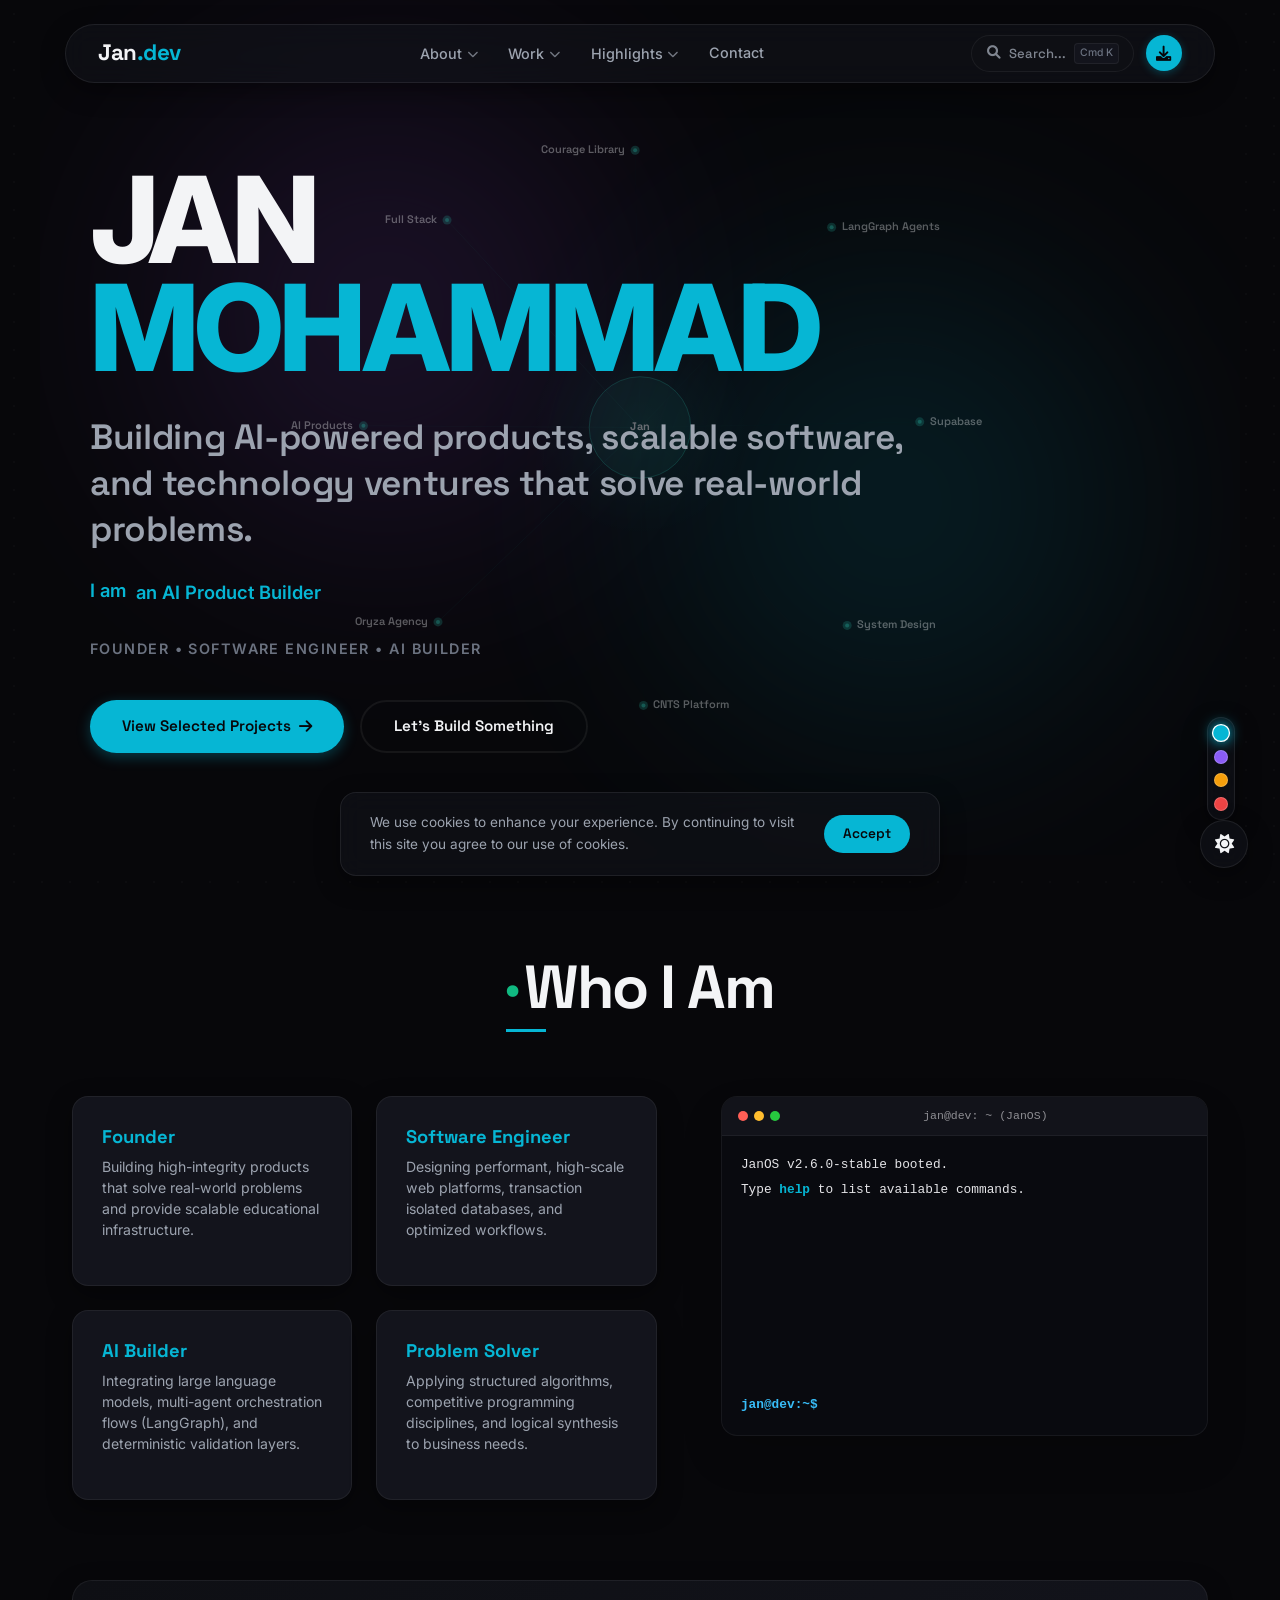
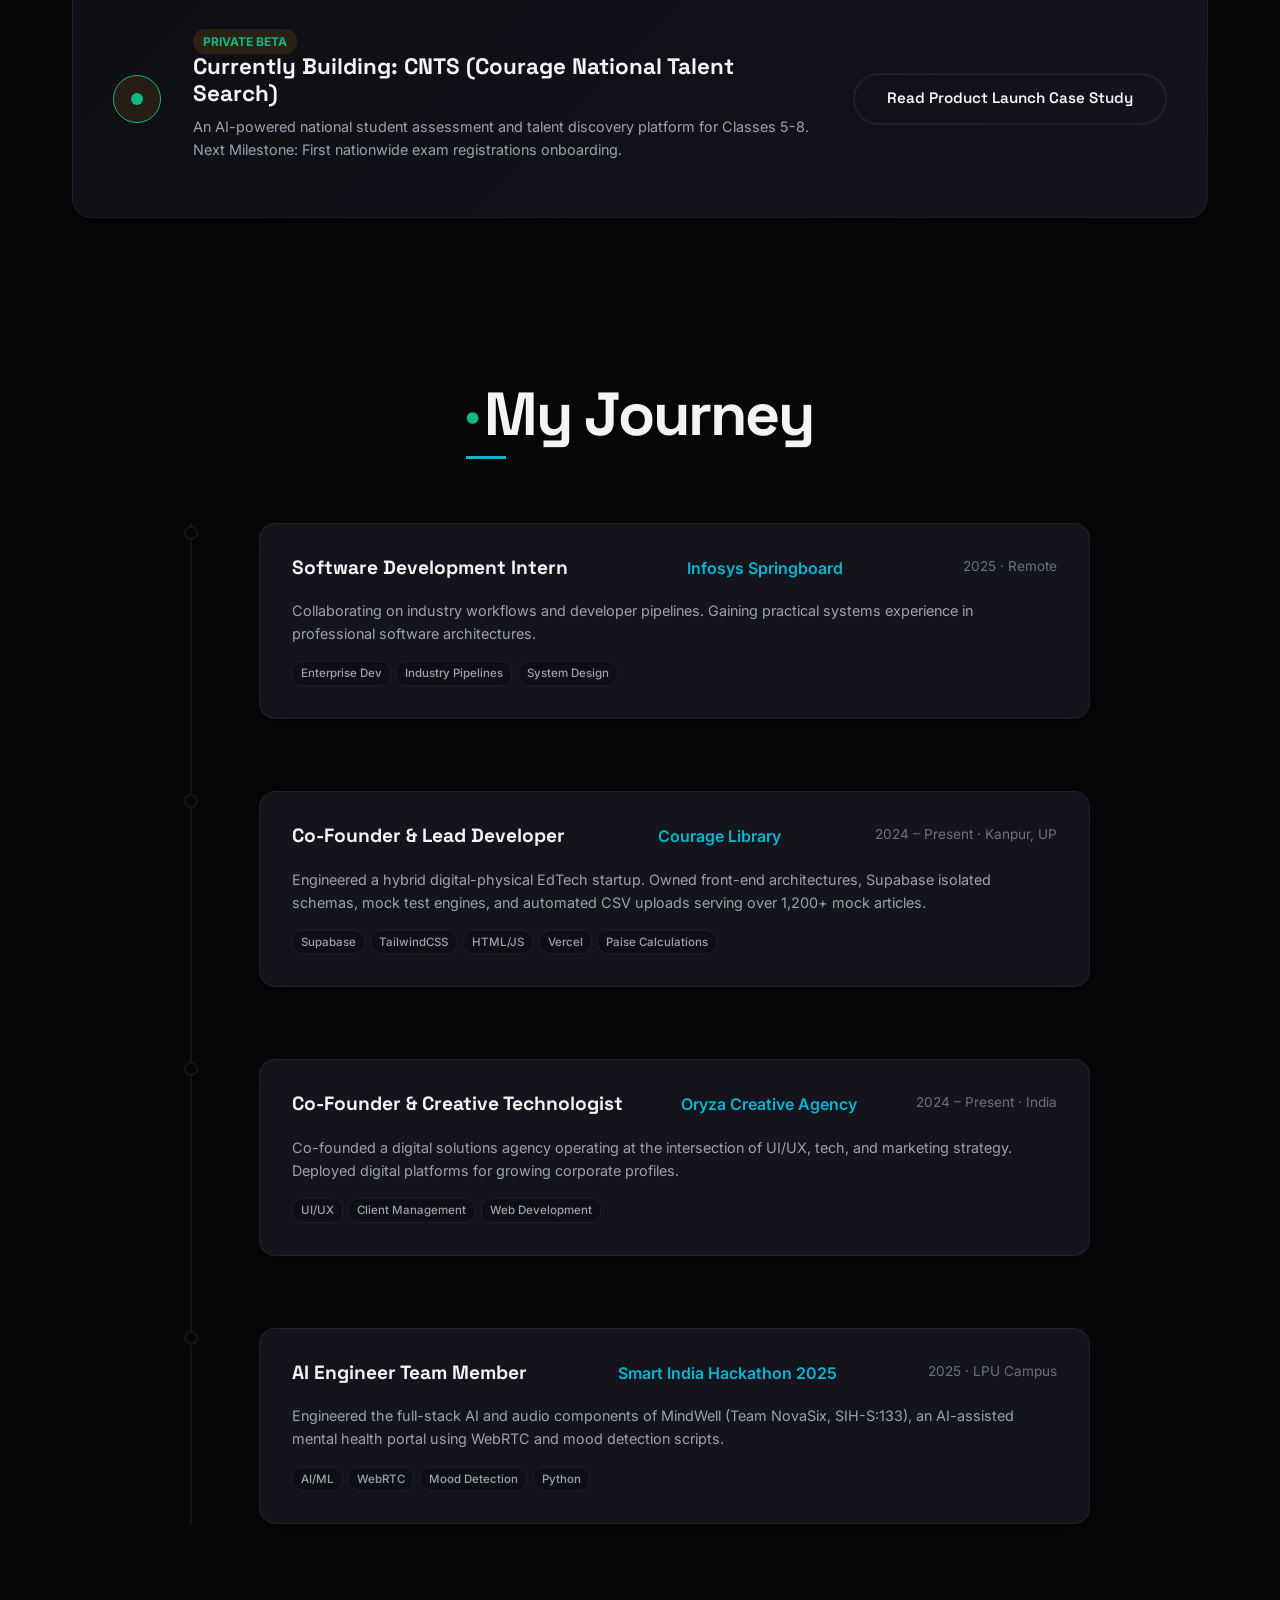
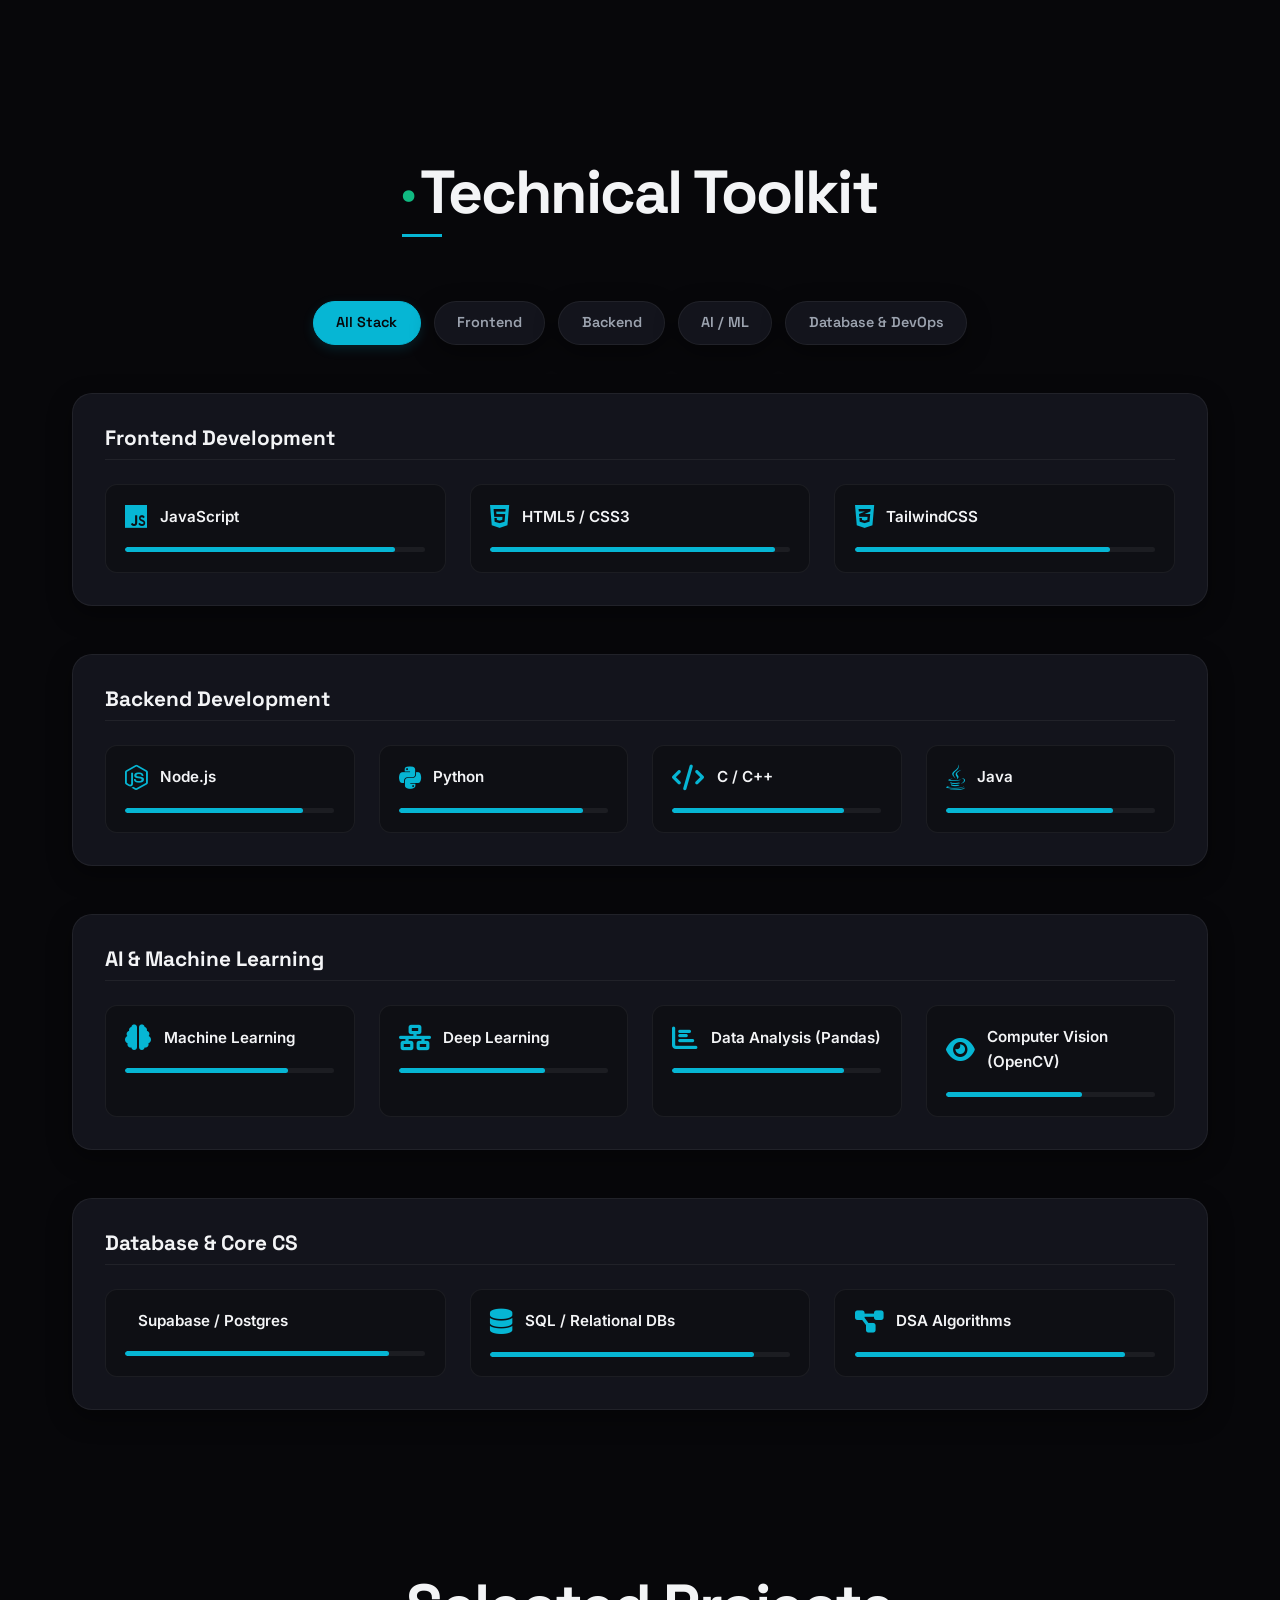
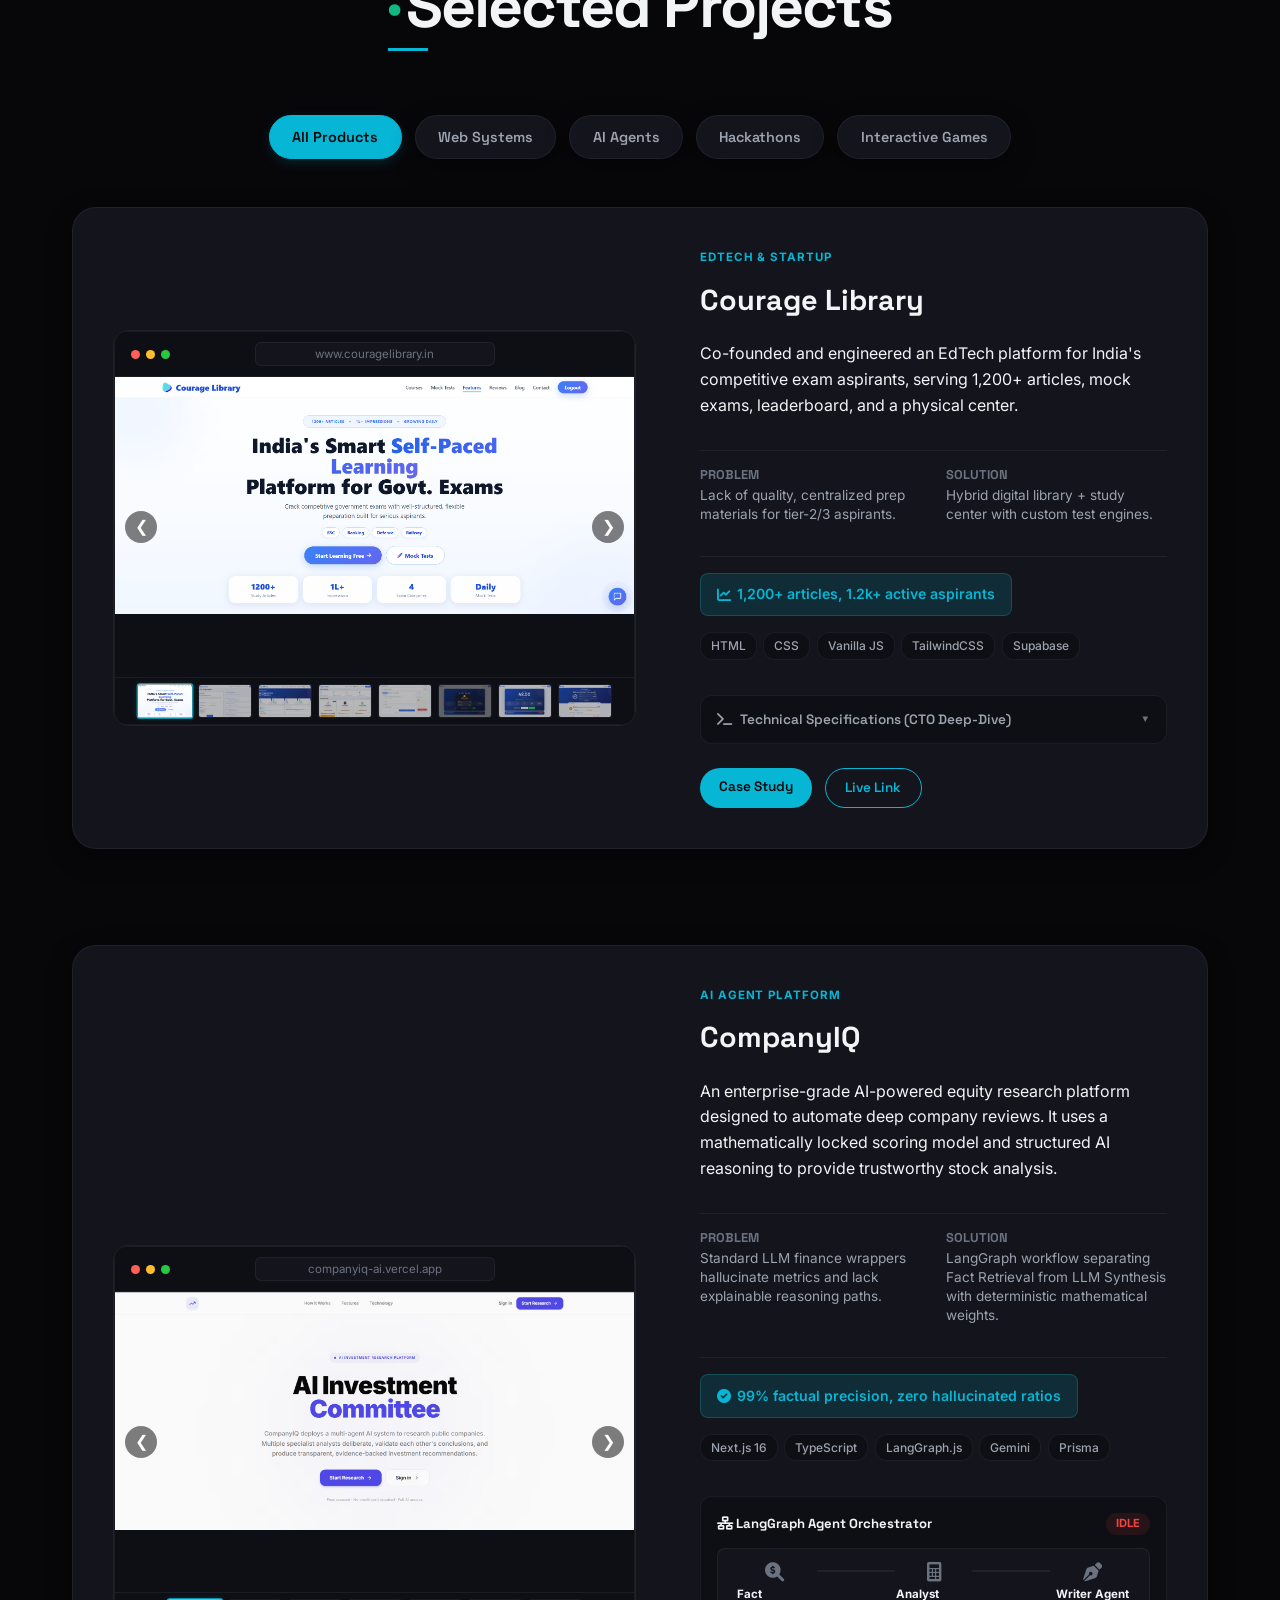
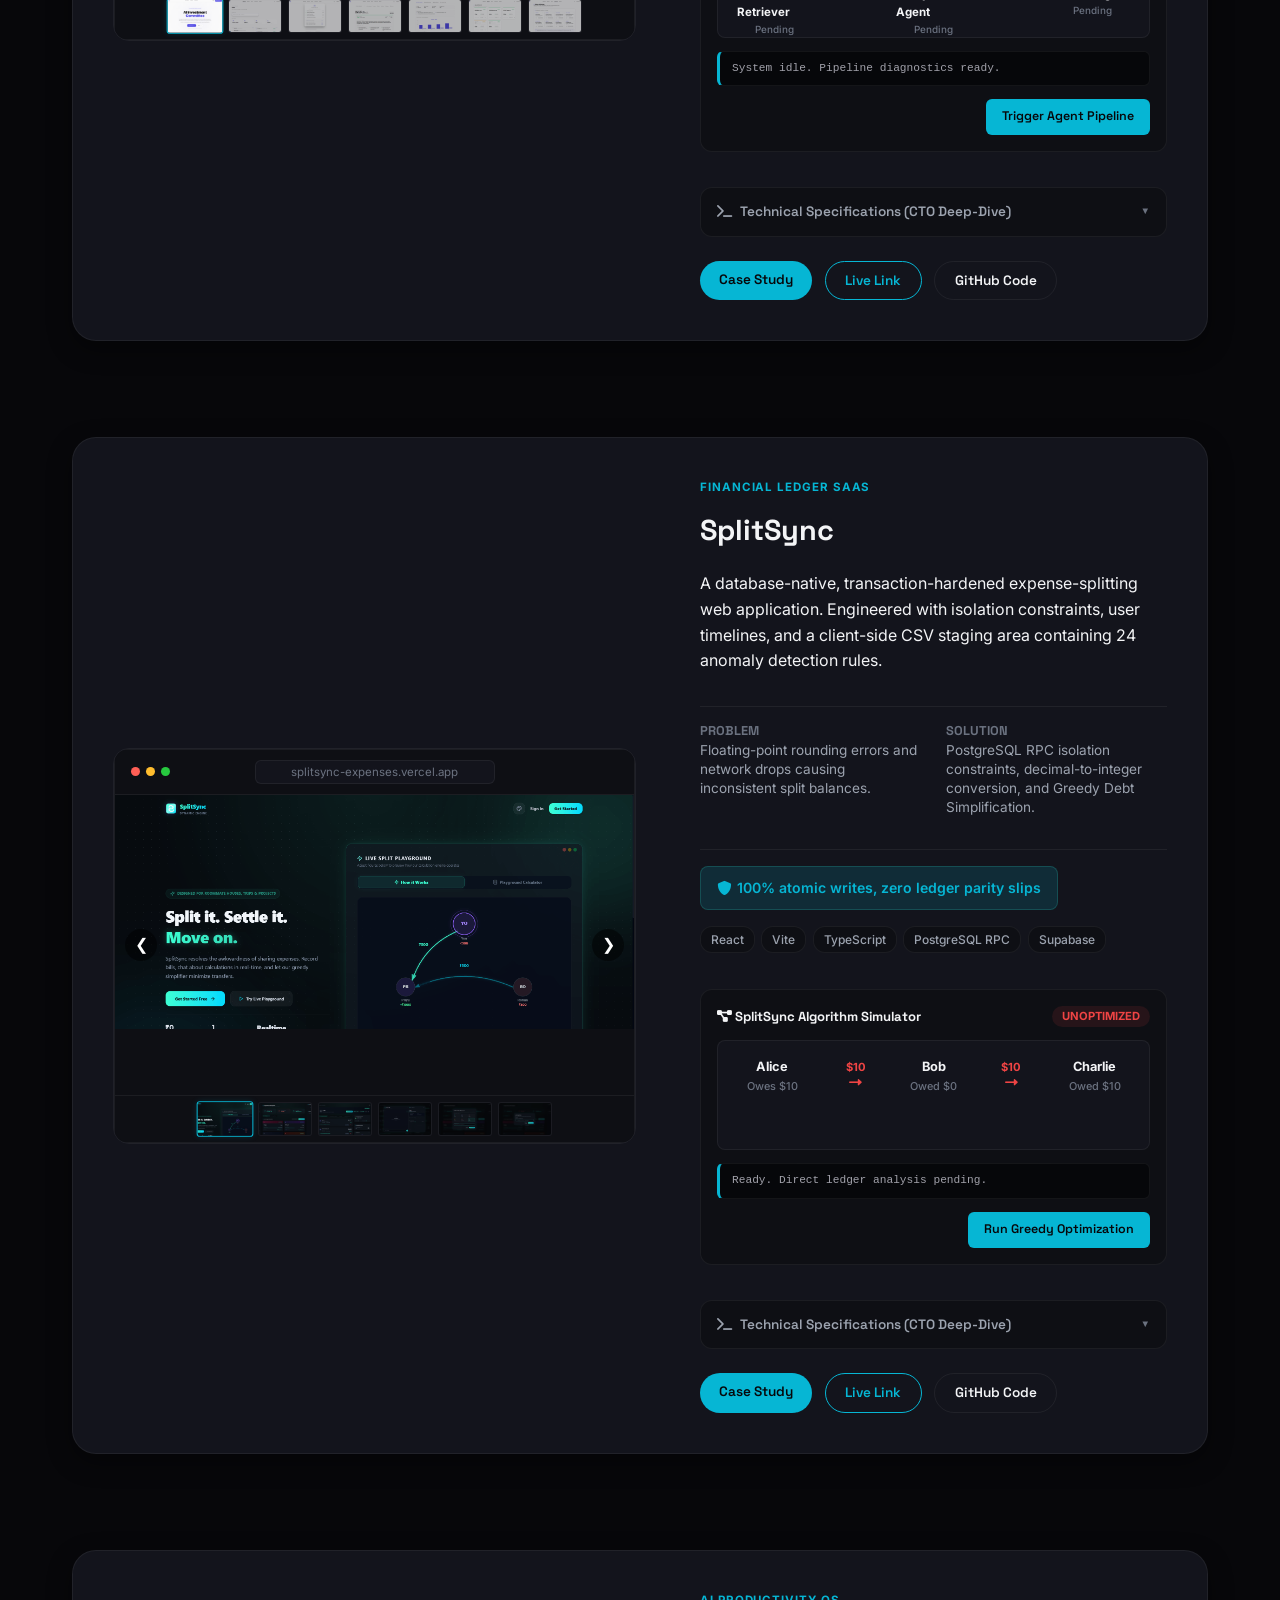
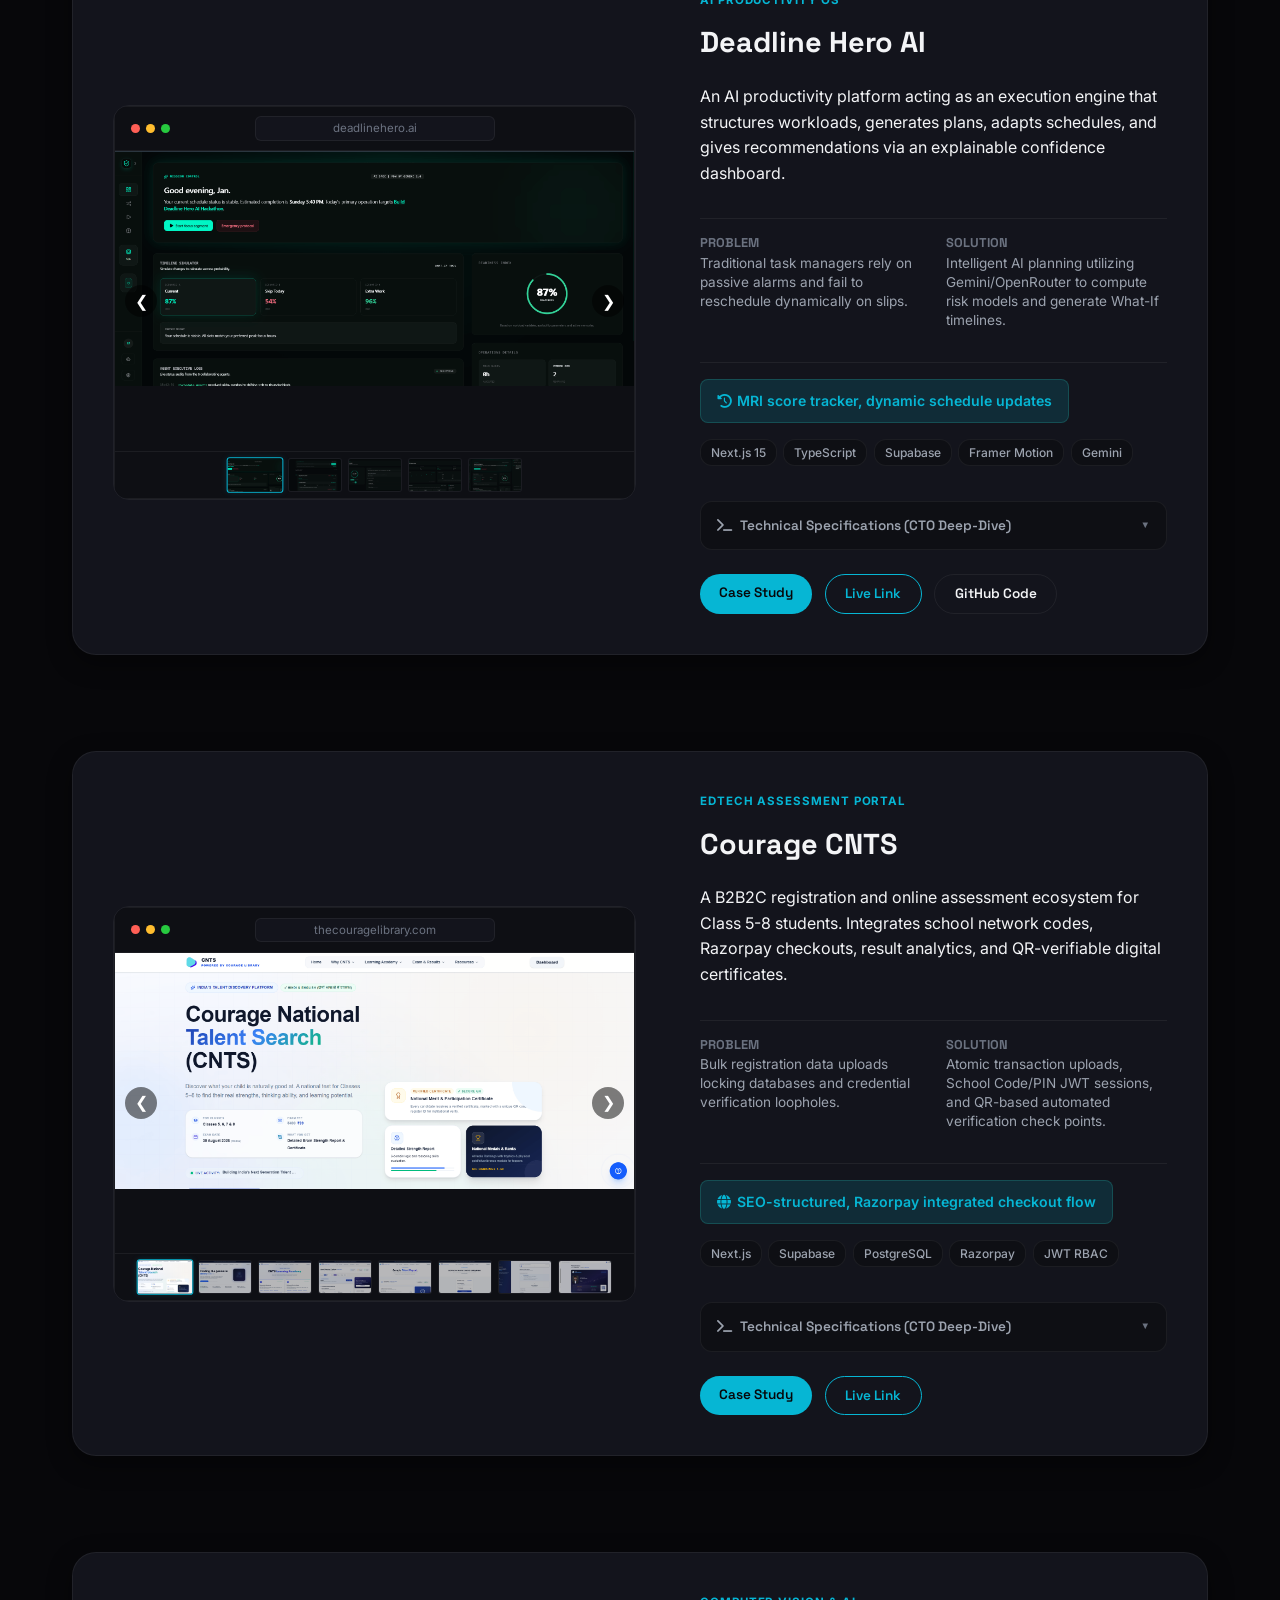
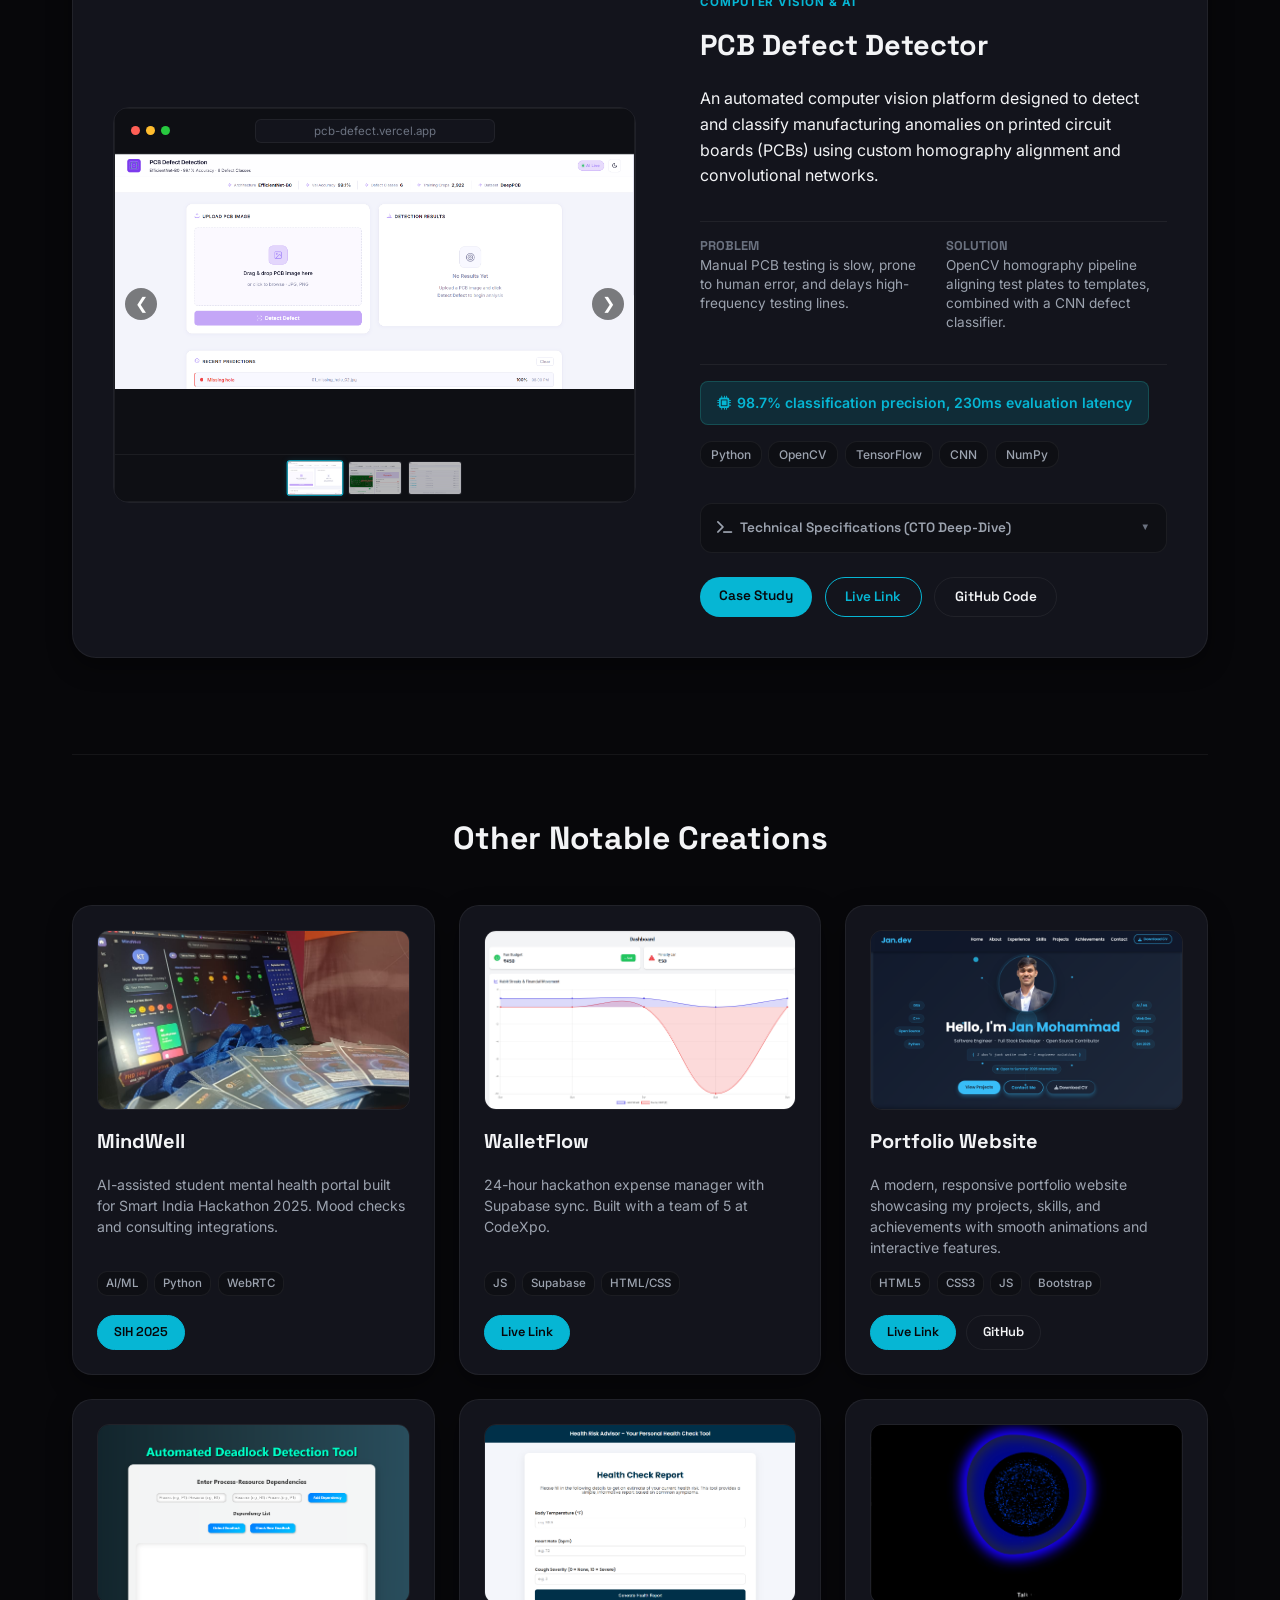
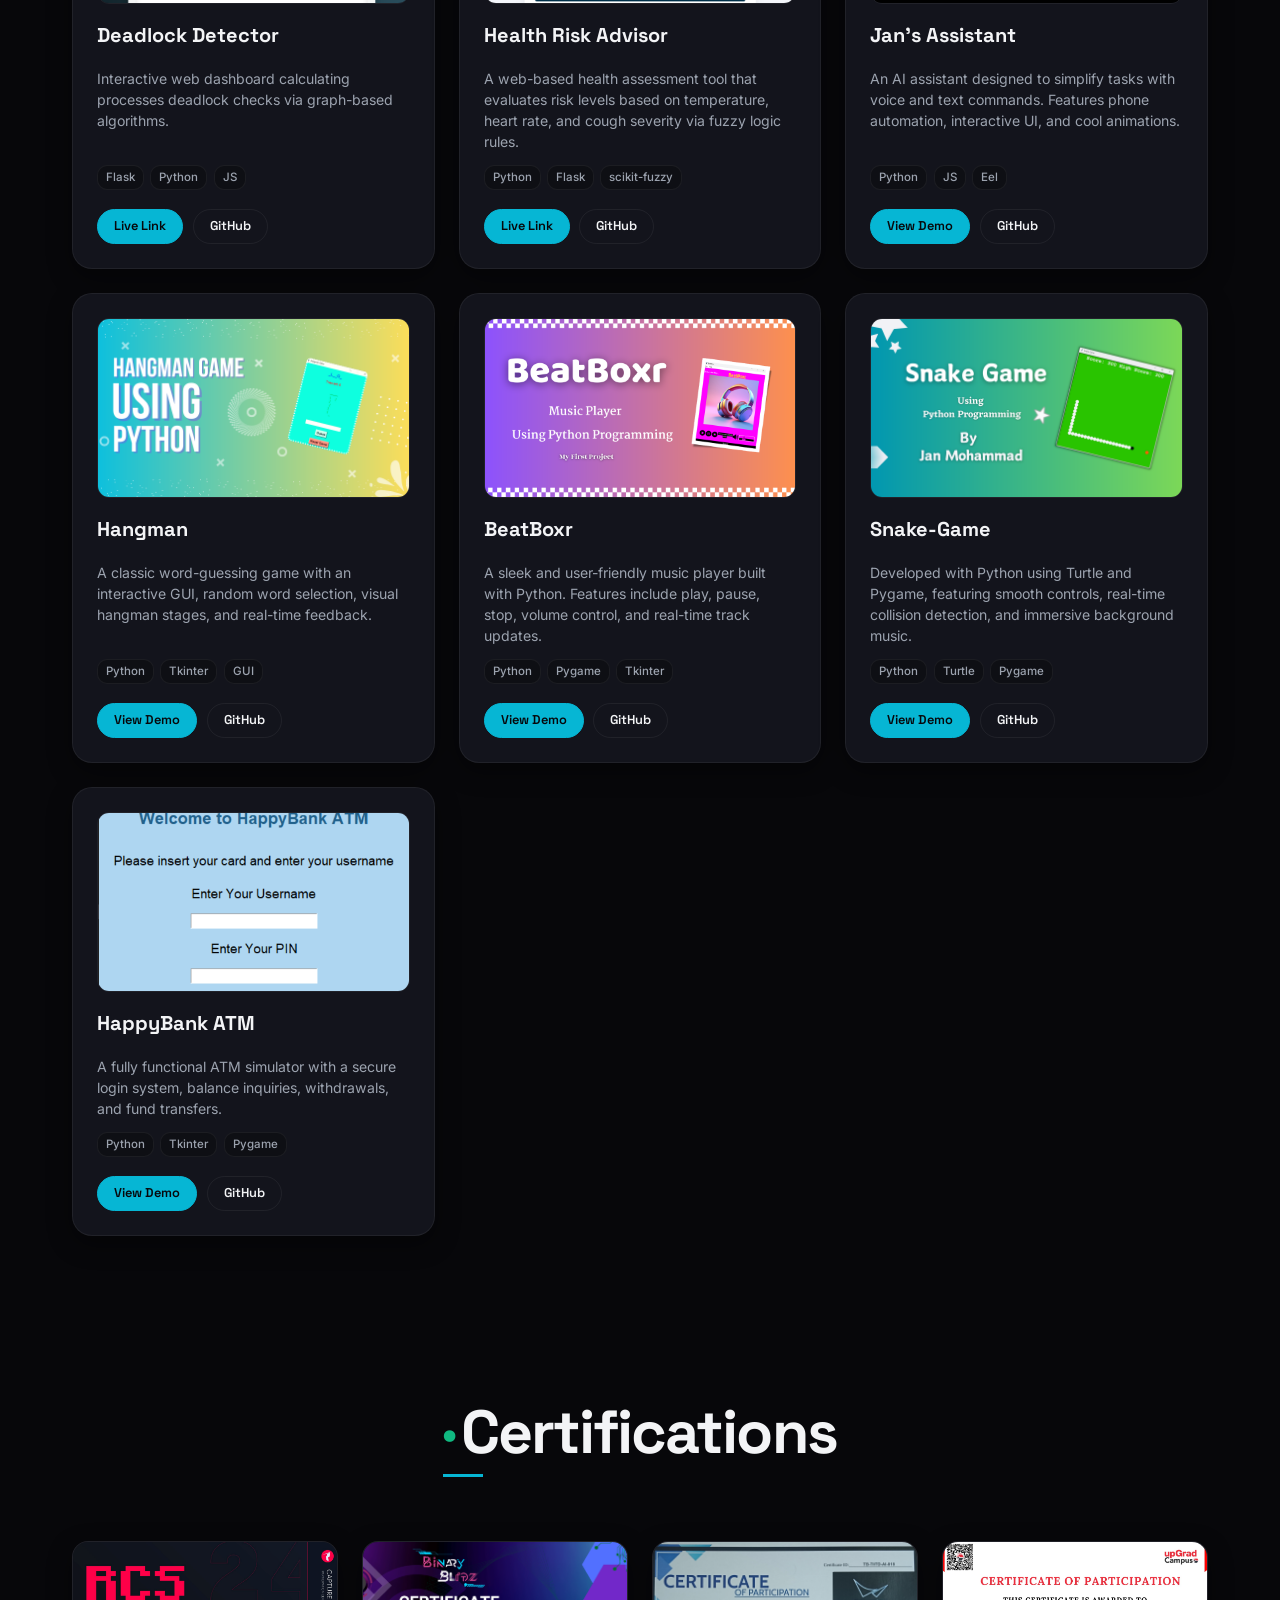
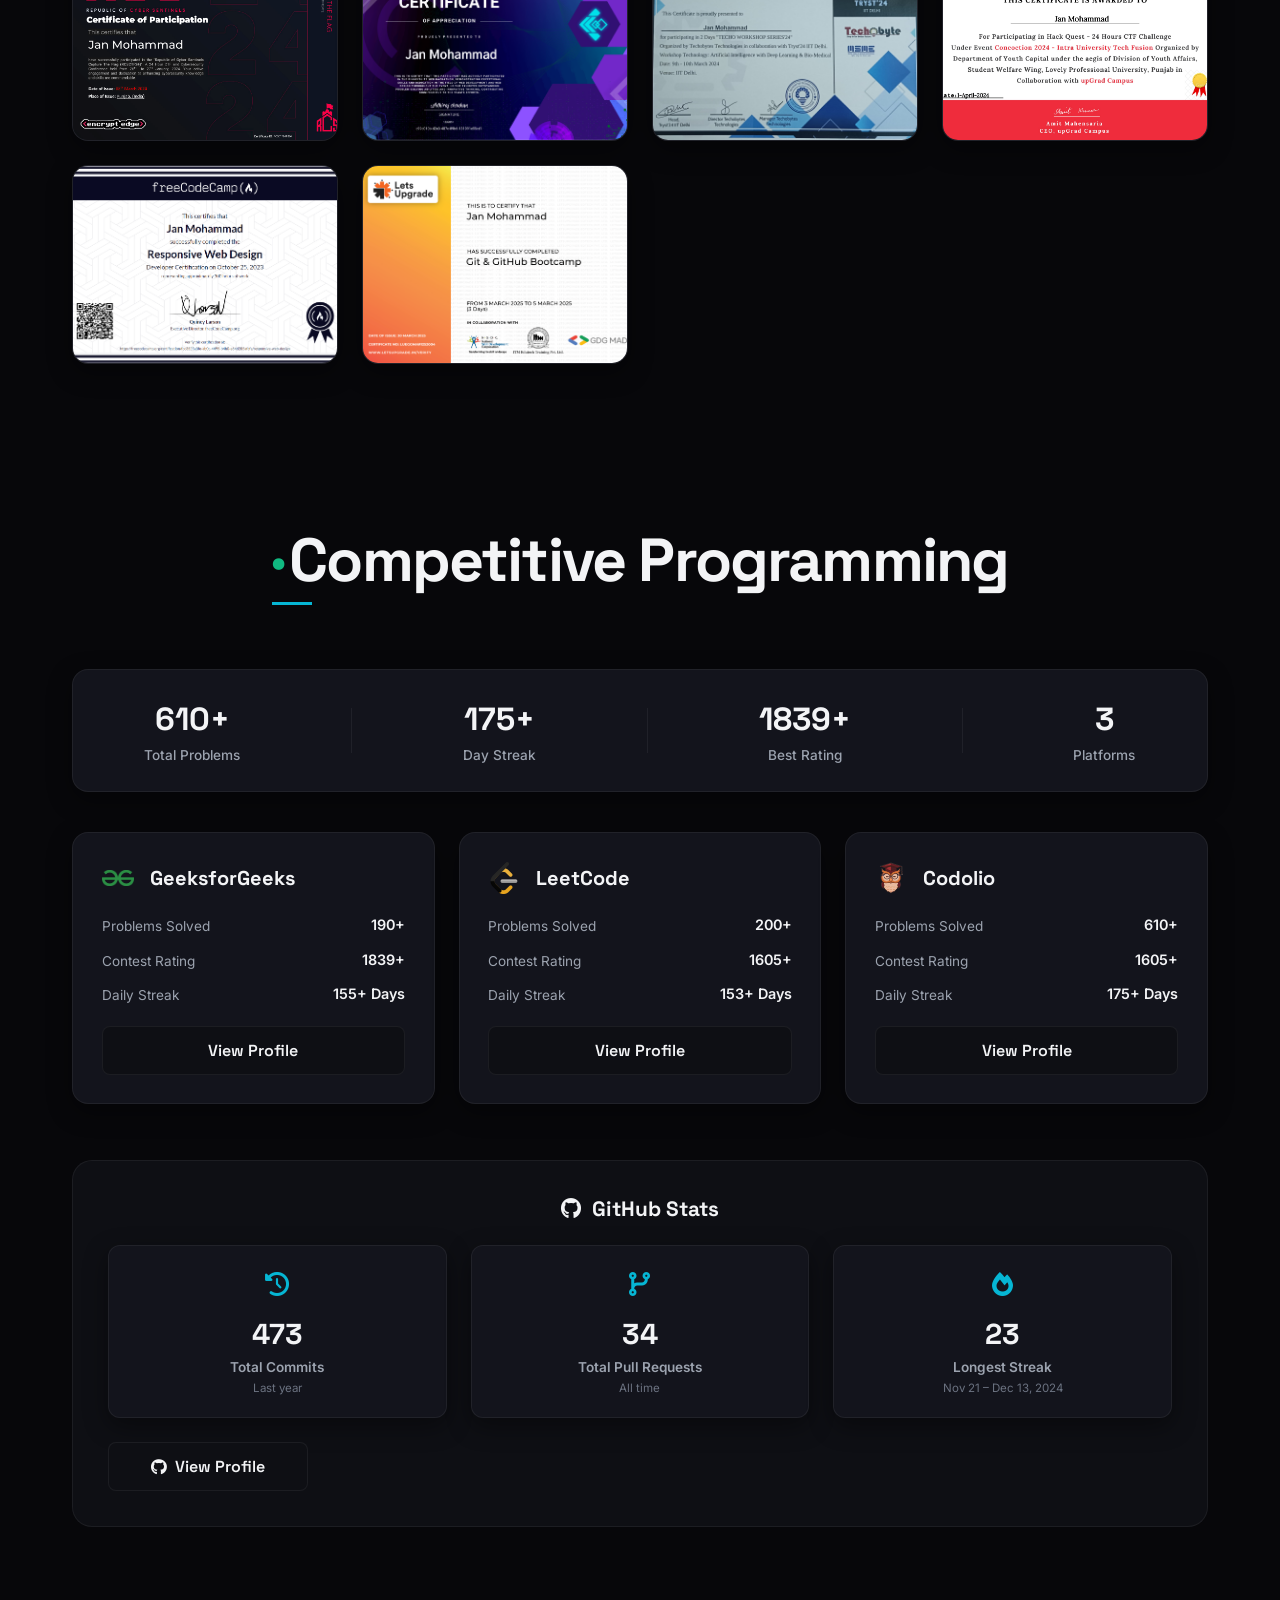
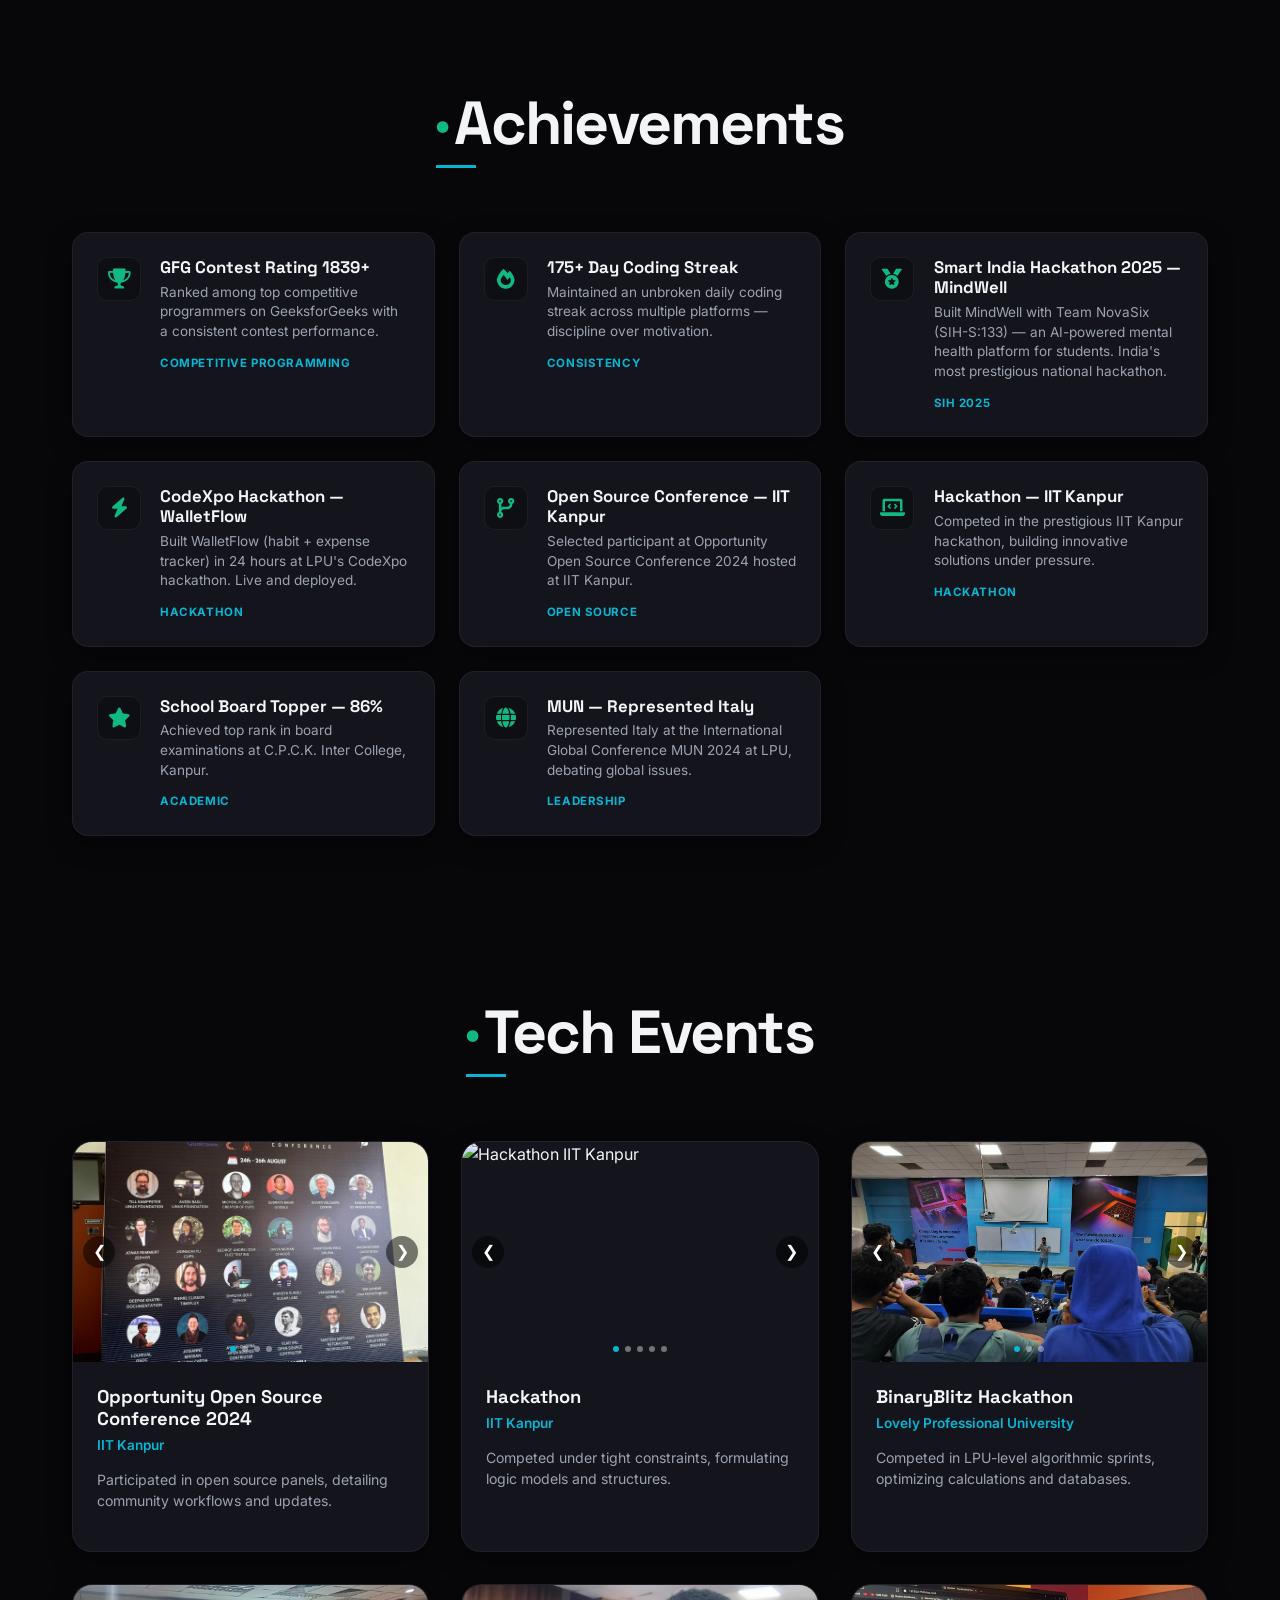
==== commit 8d0d1e60: "Final" ====
--- a/index.html
+++ b/index.html
@@ -102,12 +102,12 @@
         <li role="none"><a href="#contact" role="menuitem">Contact</a></li>
       </ul>
       <div class="nav-actions">
-        <button class="nav-search-btn" aria-label="Search or command menu">
+        <button class="nav-search-btn" aria-label="Search or command menu" data-tooltip="Open Command Palette (Ctrl+K)">
           <i class="fas fa-search"></i>
           <span class="search-text">Search...</span>
           <span class="search-key-badge">Cmd K</span>
         </button>
-        <a href="Jan_Mohammad_CV.pdf" download class="nav-cv-icon-btn" aria-label="Download CV">
+        <a href="Jan_Mohammad_CV.pdf" download class="nav-cv-icon-btn" aria-label="Download CV" data-tooltip="Download Curriculum Vitae (CV)">
           <i class="fas fa-download"></i>
         </a>
       </div>
@@ -504,9 +504,23 @@
                   <span class="dot-yellow"></span>
                   <span class="dot-green"></span>
                 </div>
-                <div class="browser-address">couragelibrary.in</div>
-              </div>
-              <img src="Image/library.png" alt="Courage Library screenshot" loading="lazy">
+                <div class="browser-address">www.couragelibrary.in</div>
+              </div>
+              <div class="event-image-carousel project-image-carousel">
+                <div class="carousel-container">
+                  <img src="Image/library.png" alt="Courage Library landing view" class="active">
+                  <img src="Image/library2.png" alt="Courage Library dashboard page">
+                  <img src="Image/library3.png" alt="Courage Library test engine">
+                  <img src="Image/library4.png" alt="Courage Library reading dashboard">
+                  <img src="Image/library5.png" alt="Courage Library physical center booking">
+                  <img src="Image/library6.png" alt="Courage Library student profiles">
+                  <img src="Image/library7.png" alt="Courage Library mock leaderboard">
+                  <img src="Image/library8.png" alt="Courage Library dark mode settings">
+                </div>
+                <button type="button" class="carousel-btn prev" aria-label="Previous image">❮</button>
+                <button type="button" class="carousel-btn next" aria-label="Next image">❯</button>
+                <div class="carousel-dots"></div>
+              </div>
             </div>
           </div>
           <div class="project-landing-content">
@@ -550,7 +564,7 @@
 
             <div class="project-actions">
               <a href="projects/courage-library.html" class="btn-case-study">Case Study</a>
-              <a href="https://www.couragelibrary.in/" target="_blank" class="btn-code">Live Link</a>
+              <a href="https://www.couragelibrary.in/" target="_blank" class="btn-demo">Live Link</a>
             </div>
           </div>
         </div>
@@ -565,9 +579,22 @@
                   <span class="dot-yellow"></span>
                   <span class="dot-green"></span>
                 </div>
-                <div class="browser-address">companyiq.ai</div>
-              </div>
-              <img src="Image/companyiq.png" alt="CompanyIQ screenshot" loading="lazy">
+                <div class="browser-address">companyiq-ai.vercel.app</div>
+              </div>
+              <div class="event-image-carousel project-image-carousel">
+                <div class="carousel-container">
+                  <img src="Image/companyiq.png" alt="CompanyIQ dashboard" class="active">
+                  <img src="Image/companyiq2.png" alt="CompanyIQ analysis report">
+                  <img src="Image/companyiq3.png" alt="CompanyIQ agent monitoring">
+                  <img src="Image/companyiq4.png" alt="CompanyIQ metrics analysis">
+                  <img src="Image/companyiq5.png" alt="CompanyIQ data mapping panel">
+                  <img src="Image/companyiq6.png" alt="CompanyIQ performance charts">
+                  <img src="Image/companyiq7.png" alt="CompanyIQ database settings">
+                </div>
+                <button type="button" class="carousel-btn prev" aria-label="Previous image">❮</button>
+                <button type="button" class="carousel-btn next" aria-label="Next image">❯</button>
+                <div class="carousel-dots"></div>
+              </div>
             </div>
           </div>
           <div class="project-landing-content">
@@ -590,7 +617,38 @@
             <div class="project-tech-tags">
               <span>Next.js 16</span><span>TypeScript</span><span>LangGraph.js</span><span>Gemini</span><span>Prisma</span>
             </div>
-
+            <!-- LangGraph Agent Orchestrator Simulator -->
+            <div class="langgraph-orchestrator" role="region" aria-label="LangGraph Agent Orchestration Simulator">
+              <div class="vis-header">
+                <span class="vis-title"><i class="fas fa-network-wired"></i> LangGraph Agent Orchestrator</span>
+                <span class="vis-status-tag" id="langgraphStatus">Idle</span>
+              </div>
+              <div class="orchestrator-sandbox">
+                <div class="agent-nodes">
+                  <div class="agent-node" id="agentFact">
+                    <i class="fas fa-search-dollar"></i>
+                    <span class="agent-name">Fact Retriever</span>
+                    <span class="agent-status">Pending</span>
+                  </div>
+                  <div class="agent-node" id="agentAnalyze">
+                    <i class="fas fa-calculator"></i>
+                    <span class="agent-name">Analyst Agent</span>
+                    <span class="agent-status">Pending</span>
+                  </div>
+                  <div class="agent-node" id="agentWriter">
+                    <i class="fas fa-pen-nib"></i>
+                    <span class="agent-name">Writer Agent</span>
+                    <span class="agent-status">Pending</span>
+                  </div>
+                </div>
+                <div class="orchestrator-flows">
+                  <div class="flow-arrow flow-1" id="flow1"></div>
+                  <div class="flow-arrow flow-2" id="flow2"></div>
+                </div>
+              </div>
+              <div class="vis-log" id="langgraphLog">System idle. Pipeline diagnostics ready.</div>
+              <button type="button" class="btn-optimize-vis" id="btnRunLangGraph" data-tooltip="Simulate LangGraph agent state transitions">Trigger Agent Pipeline</button>
+            </div>
             <details class="cto-spec-sheet">
               <summary><i class="fas fa-terminal"></i> Technical Specifications (CTO Deep-Dive)</summary>
               <div class="spec-grid">
@@ -611,6 +669,7 @@
 
             <div class="project-actions">
               <a href="projects/company-iq.html" class="btn-case-study">Case Study</a>
+              <a href="https://companyiq-ai.vercel.app/" target="_blank" class="btn-demo">Live Link</a>
               <a href="https://github.com/jansiddiqui/companyiq" target="_blank" class="btn-code">GitHub Code</a>
             </div>
           </div>
@@ -626,9 +685,21 @@
                   <span class="dot-yellow"></span>
                   <span class="dot-green"></span>
                 </div>
-                <div class="browser-address">splitsync.net</div>
-              </div>
-              <img src="Image/splitsync.png" alt="SplitSync screenshot" loading="lazy">
+                <div class="browser-address">splitsync-expenses.vercel.app</div>
+              </div>
+              <div class="event-image-carousel project-image-carousel">
+                <div class="carousel-container">
+                  <img src="Image/splitsync.png" alt="SplitSync transaction dashboard" class="active">
+                  <img src="Image/splitsync2.png" alt="SplitSync settlement ledger">
+                  <img src="Image/splitsync3.png" alt="SplitSync CSV data validation">
+                  <img src="Image/splitsync4.png" alt="SplitSync user activity timeline">
+                  <img src="Image/splitsync5.png" alt="SplitSync transaction reports">
+                  <img src="Image/splitsync6.png" alt="SplitSync group settlement dashboard">
+                </div>
+                <button type="button" class="carousel-btn prev" aria-label="Previous image">❮</button>
+                <button type="button" class="carousel-btn next" aria-label="Next image">❯</button>
+                <div class="carousel-dots"></div>
+              </div>
             </div>
           </div>
           <div class="project-landing-content">
@@ -688,7 +759,8 @@
                   </div>
                 </div>
               </div>
-              <button type="button" class="btn-optimize-vis" id="btnOptimizeSplitSync">Run Greedy Optimization</button>
+              <div class="vis-log" id="splitsyncLog">Ready. Direct ledger analysis pending.</div>
+              <button type="button" class="btn-optimize-vis" id="btnOptimizeSplitSync" data-tooltip="Simplify expense transaction ledger pathways">Run Greedy Optimization</button>
             </div>
 
             <details class="cto-spec-sheet">
@@ -711,6 +783,7 @@
 
             <div class="project-actions">
               <a href="projects/splitsync.html" class="btn-case-study">Case Study</a>
+              <a href="https://splitsync-expenses.vercel.app/" target="_blank" class="btn-demo">Live Link</a>
               <a href="https://github.com/jansiddiqui/splitsync" target="_blank" class="btn-code">GitHub Code</a>
             </div>
           </div>
@@ -728,7 +801,18 @@
                 </div>
                 <div class="browser-address">deadlinehero.ai</div>
               </div>
-              <img src="Image/deadline_hero.png" alt="Deadline Hero AI screenshot" loading="lazy">
+              <div class="event-image-carousel project-image-carousel">
+                <div class="carousel-container">
+                  <img src="Image/deadline_hero.png" alt="Deadline Hero planner overview" class="active">
+                  <img src="Image/deadline_hero2.png" alt="Deadline Hero task deadline predictor">
+                  <img src="Image/deadline_hero3.png" alt="Deadline Hero AI scheduler panel">
+                  <img src="Image/deadline_hero4.png" alt="Deadline Hero risk metrics visualizer">
+                  <img src="Image/deadline_hero5.png" alt="Deadline Hero user settings panel">
+                </div>
+                <button type="button" class="carousel-btn prev" aria-label="Previous image">❮</button>
+                <button type="button" class="carousel-btn next" aria-label="Next image">❯</button>
+                <div class="carousel-dots"></div>
+              </div>
             </div>
           </div>
           <div class="project-landing-content">
@@ -772,6 +856,7 @@
 
             <div class="project-actions">
               <a href="projects/deadline-hero.html" class="btn-case-study">Case Study</a>
+              <a href="https://deadlinehero.ai/" target="_blank" class="btn-demo">Live Link</a>
               <a href="https://github.com/jansiddiqui/deadline-hero" target="_blank" class="btn-code">GitHub Code</a>
             </div>
           </div>
@@ -787,9 +872,23 @@
                   <span class="dot-yellow"></span>
                   <span class="dot-green"></span>
                 </div>
-                <div class="browser-address">thecouragelibrary.com/cnts</div>
-              </div>
-              <img src="Image/cnts.png" alt="CNTS screenshot" loading="lazy">
+                <div class="browser-address">thecouragelibrary.com</div>
+              </div>
+              <div class="event-image-carousel project-image-carousel">
+                <div class="carousel-container">
+                  <img src="Image/cnts.png" alt="Courage CNTS dashboard overview" class="active">
+                  <img src="Image/cnts2.png" alt="Courage CNTS bulk registration grid">
+                  <img src="Image/cnts3.png" alt="Courage CNTS online test screen">
+                  <img src="Image/cnts4.png" alt="Courage CNTS result analytics panel">
+                  <img src="Image/cnts5.png" alt="Courage CNTS digital certificate viewer">
+                  <img src="Image/cnts6.png" alt="Courage CNTS payment confirmation">
+                  <img src="Image/cnts7.png" alt="Courage CNTS school pins settings">
+                  <img src="Image/cnts8.png" alt="Courage CNTS test schedule grid">
+                </div>
+                <button type="button" class="carousel-btn prev" aria-label="Previous image">❮</button>
+                <button type="button" class="carousel-btn next" aria-label="Next image">❯</button>
+                <div class="carousel-dots"></div>
+              </div>
             </div>
           </div>
           <div class="project-landing-content">
@@ -833,7 +932,78 @@
 
             <div class="project-actions">
               <a href="projects/cnts.html" class="btn-case-study">Case Study</a>
-              <a href="https://thecouragelibrary.com/cnts" target="_blank" class="btn-code">Live Link</a>
+              <a href="https://www.thecouragelibrary.com/" target="_blank" class="btn-demo">Live Link</a>
+            </div>
+          </div>
+        </div>
+
+        <!-- PCB Defect Detector -->
+        <div class="project-card project-landing-card" data-category="ai" role="article">
+          <div class="project-landing-visual">
+            <div class="browser-window">
+              <div class="browser-header">
+                <div class="browser-dots">
+                  <span class="dot-red"></span>
+                  <span class="dot-yellow"></span>
+                  <span class="dot-green"></span>
+                </div>
+                <div class="browser-address">pcb-defect.vercel.app</div>
+              </div>
+              <div class="event-image-carousel project-image-carousel">
+                <div class="carousel-container">
+                  <img src="Image/pcb.png" alt="PCB Defect Detector landing view" class="active">
+                  <img src="Image/pcb2.png" alt="PCB Defect anomaly detection markers">
+                  <img src="Image/pcb3.png" alt="PCB Defect custom subtraction filter">
+                </div>
+                <button type="button" class="carousel-btn prev" aria-label="Previous image">❮</button>
+                <button type="button" class="carousel-btn next" aria-label="Next image">❯</button>
+                <div class="carousel-dots"></div>
+              </div>
+            </div>
+          </div>
+          <div class="project-landing-content">
+            <span class="project-cat-badge">Computer Vision & AI</span>
+            <h3>PCB Defect Detector</h3>
+            <p>An automated computer vision platform designed to detect and classify manufacturing anomalies on printed circuit boards (PCBs) using custom homography alignment and convolutional networks.</p>
+            <div class="project-problem-solution">
+              <div class="p-s-block">
+                <h5>Problem</h5>
+                <p>Manual PCB testing is slow, prone to human error, and delays high-frequency testing lines.</p>
+              </div>
+              <div class="p-s-block">
+                <h5>Solution</h5>
+                <p>OpenCV homography pipeline aligning test plates to templates, combined with a CNN defect classifier.</p>
+              </div>
+            </div>
+            <div class="project-metric-highlight">
+              <i class="fas fa-microchip"></i> 98.7% classification precision, 230ms evaluation latency
+            </div>
+            <div class="project-tech-tags">
+              <span>Python</span><span>OpenCV</span><span>TensorFlow</span><span>CNN</span><span>NumPy</span>
+            </div>
+
+            <details class="cto-spec-sheet">
+              <summary><i class="fas fa-terminal"></i> Technical Specifications (CTO Deep-Dive)</summary>
+              <div class="spec-grid">
+                <div class="spec-item">
+                  <strong>Vision Pipeline</strong>
+                  <span>Homography matrix alignment resolving skew, rotation, and scaling differences between board samples.</span>
+                </div>
+                <div class="spec-item">
+                  <strong>CNN Classifier</strong>
+                  <span>Custom convolutional network mapping subtraction deltas into component/track anomaly categories.</span>
+                </div>
+                <div class="spec-item">
+                  <strong>Evaluation</strong>
+                  <span>Fast inference pipelines optimizing NumPy matrix operations for sub-300ms cycle times.</span>
+                </div>
+              </div>
+            </details>
+
+            <div class="project-actions">
+              <a href="projects/pcb-defect.html" class="btn-case-study">Case Study</a>
+              <a href="https://pcb-defect.vercel.app/" target="_blank" class="btn-demo">Live Link</a>
+              <a href="https://github.com/jansiddiqui/PCB-Defect" target="_blank" class="btn-code">GitHub Code</a>
             </div>
           </div>
         </div>
@@ -871,18 +1041,6 @@
             </div>
           </div>
 
-          <!-- PCB Defect -->
-          <div class="project-card" data-category="ai" role="article">
-            <img src="Image/pcb.png" onerror="this.src='Image/DLDT.png'" alt="PCB Defect" loading="lazy">
-            <h4>PCB Defect Detector</h4>
-            <p>Automated defect classifier for printed circuit boards. Custom image subtraction + homography alignment.</p>
-            <div class="project-tech-tags">
-              <span>Python</span><span>CNN</span><span>OpenCV</span>
-            </div>
-            <div class="project-actions">
-              <a href="https://github.com/jansiddiqui/PCB-Defect" target="_blank" class="btn-code">GitHub</a>
-            </div>
-          </div>
 
           <!-- Portfolio Website -->
           <div class="project-card" data-category="web" role="article">
@@ -1083,6 +1241,7 @@
           <a href="https://codolio.com/profile/jansiddiaui" target="_blank" class="cp-link">View Profile</a>
         </div>
       </div>
+
       <!-- GitHub Stats -->
       <div class="github-stats-section">
         <h3 class="github-strip-title"><i class="fab fa-github"></i> GitHub Stats</h3>
@@ -1472,17 +1631,34 @@
 
   <!-- Footer -->
   <footer>
-    <p>&copy; 2026 <span>Jan Mohammad</span>. All Rights Reserved.</p>
+    <div class="footer-content">
+      <p>&copy; 2026 <span>Jan Mohammad</span>. All Rights Reserved.</p>
+      <div class="footer-telemetry" id="performanceTelemetryWidget">
+        <span class="tel-dot"></span>
+        <span class="tel-item" id="telDomTime">DOM Ready: --ms</span>
+        <span class="tel-divider">|</span>
+        <span class="tel-item" id="telFps">FPS: --</span>
+        <span class="tel-divider">|</span>
+        <span class="tel-item">Status: Stable</span>
+      </div>
+    </div>
   </footer>
 
-  <div class="back-to-top" aria-label="Back to top">
+  <div class="back-to-top" aria-label="Back to top" data-tooltip="Scroll back to page top">
     <svg xmlns="http://www.w3.org/2000/svg" width="24" height="24" viewBox="0 0 24 24" fill="none" stroke="currentColor"
       stroke-width="2" stroke-linecap="round" stroke-linejoin="round">
       <path d="M18 15l-6-6-6 6" />
     </svg>
   </div>
 
-  <button class="theme-toggle" aria-label="Toggle theme">
+  <div class="theme-customizer">
+    <button class="color-dot active" data-color="teal" style="background: #06b6d4;" data-tooltip="Cyber Cyan"></button>
+    <button class="color-dot" data-color="purple" style="background: #8b5cf6;" data-tooltip="Amethyst Purple"></button>
+    <button class="color-dot" data-color="gold" style="background: #f59e0b;" data-tooltip="Matte Gold"></button>
+    <button class="color-dot" data-color="ruby" style="background: #ef4444;" data-tooltip="Ruby Crimson"></button>
+  </div>
+
+  <button class="theme-toggle" aria-label="Toggle theme" data-tooltip="Switch light / dark design system mode">
     <i class="fas fa-moon" aria-hidden="true"></i>
   </button>
 
@@ -1504,6 +1680,8 @@
     </div>
   </div>
 
+
+
 </body>
 
 </html>
--- a/styles.css
+++ b/styles.css
@@ -579,6 +579,8 @@
 .btn-case-study:hover { transform: translateY(-2px); opacity: 0.9; }
 .btn-code { border: 1px solid var(--border-color); color: var(--text-primary); }
 .btn-code:hover { border-color: var(--accent-color); color: var(--accent-color); }
+.btn-demo { border: 1px solid var(--accent-color); color: var(--accent-color); }
+.btn-demo:hover { background: var(--accent-color); color: var(--bg-primary); box-shadow: 0 0 15px var(--accent-glow); transform: translateY(-2px); }
 
 @media (max-width: 900px) {
   .project-landing-card { grid-template-columns: 1fr; gap: 2rem; padding: 1.5rem; }
@@ -1118,6 +1120,44 @@
 .event-card:hover { transform: translateY(-4px); border-color: var(--accent-color); }
 
 .event-image-carousel { position: relative; width: 100%; height: 220px; overflow: hidden; }
+.project-image-carousel { height: 300px !important; }
+.project-image-carousel .carousel-dots {
+  display: none !important;
+}
+.carousel-thumbnails {
+  display: flex;
+  gap: 6px;
+  justify-content: center;
+  padding: 6px 10px;
+  background: var(--bg-secondary);
+  border-top: 1px solid var(--border-color);
+  overflow-x: auto;
+  width: 100%;
+  box-sizing: border-box;
+}
+.browser-window img.carousel-thumb {
+  width: 54px !important;
+  height: 34px !important;
+  object-fit: cover !important;
+  border-radius: 3px !important;
+  border: 1px solid var(--border-color) !important;
+  cursor: pointer !important;
+  transition: all 0.2s ease !important;
+  opacity: 0.7 !important;
+  background: var(--surface) !important;
+  display: inline-block !important;
+  margin: 0 !important;
+}
+.browser-window img.carousel-thumb.active {
+  border-color: var(--accent-color) !important;
+  opacity: 1 !important;
+  transform: scale(1.05) !important;
+  box-shadow: 0 0 6px var(--accent-glow) !important;
+}
+.browser-window img.carousel-thumb:hover {
+  opacity: 1 !important;
+  border-color: var(--accent-color) !important;
+}
 .carousel-container { width: 100%; height: 100%; position: relative; }
 .carousel-container img {
   position: absolute; inset: 0; width: 100%; height: 100%; object-fit: cover;
@@ -1156,6 +1196,52 @@
   transition: all var(--transition-speed); backdrop-filter: blur(10px);
 }
 .theme-toggle:hover { transform: scale(1.08) rotate(15deg); border-color: var(--accent-color); }
+
+/* ── ACCENT COLOR CUSTOMIZER ────────────────────────────── */
+.theme-customizer {
+  position: fixed;
+  bottom: 80px;
+  right: 2.8rem;
+  z-index: 1000;
+  display: flex;
+  flex-direction: column;
+  gap: 0.6rem;
+  align-items: center;
+  background: var(--glass-bg);
+  border: 1px solid var(--glass-border);
+  padding: 8px 6px;
+  border-radius: 20px;
+  backdrop-filter: blur(10px);
+  box-shadow: var(--card-shadow);
+  transition: all var(--transition-speed);
+}
+.color-dot {
+  width: 14px;
+  height: 14px;
+  border-radius: 50%;
+  border: 1.5px solid rgba(255, 255, 255, 0.2);
+  cursor: pointer;
+  transition: all 0.2s ease;
+  box-shadow: 0 2px 6px rgba(0, 0, 0, 0.1);
+}
+.color-dot:hover {
+  transform: scale(1.3);
+  border-color: white;
+}
+.color-dot.active {
+  border-color: white;
+  transform: scale(1.3);
+  box-shadow: 0 0 8px var(--accent-color);
+}
+[data-theme="light"] .color-dot {
+  border: 1.5px solid rgba(0, 0, 0, 0.1);
+}
+[data-theme="light"] .color-dot:hover {
+  border-color: #111116;
+}
+[data-theme="light"] .color-dot.active {
+  border-color: #111116;
+}
 
 /* ── BACK TO TOP BUTTON ─────────────────────────────────── */
 .back-to-top {
@@ -1256,6 +1342,15 @@
   height: auto;
   display: block;
 }
+.browser-iframe {
+  width: 100%;
+  height: 550px;
+  border: none;
+  background: var(--surface);
+  display: block;
+  pointer-events: none;
+}
+
 
 /* ── COLLAPSIBLE CTO SPEC SHEETS ────────────────────────── */
 .cto-spec-sheet {
@@ -1719,6 +1814,26 @@
   transform: translateY(-1px);
 }
 
+/* ── VISUALIZER DIAGNOSTICS LOG ─────────────────────────── */
+.vis-log {
+  background: #06070a;
+  border: 1px solid var(--border-color);
+  border-radius: 6px;
+  padding: 8px 12px;
+  font-family: 'Space Mono', 'Courier New', monospace;
+  font-size: 0.7rem;
+  color: #a1a1aa;
+  min-height: 34px;
+  display: flex;
+  align-items: center;
+  overflow: hidden;
+  text-align: left;
+  border-left: 3px solid var(--accent-color);
+}
+.vis-log.success {
+  border-left-color: #10b981;
+}
+
 /* ── RELATIONAL TECH HIGHLIGHTING ───────────────────────── */
 .highlight-tech-glow {
   outline: 2px solid var(--accent-color) !important;
@@ -1729,6 +1844,168 @@
 
 .project-tech-tags span, .skill-card {
   transition: all 0.25s ease;
+}
+
+/* ── ACCENT COLOR ICON PALETTE ──────────────────────────── */
+.accent-teal-icon { color: #06b6d4; }
+.accent-purple-icon { color: #8b5cf6; }
+.accent-gold-icon { color: #f59e0b; }
+.accent-ruby-icon { color: #ef4444; }
+
+/* ── CUSTOM FLOATING TOOLTIPS ───────────────────────────── */
+.custom-tooltip {
+  position: fixed;
+  background: rgba(15, 23, 42, 0.95);
+  color: #f8fafc;
+  padding: 6px 12px;
+  border-radius: 8px;
+  font-size: 0.76rem;
+  pointer-events: none;
+  opacity: 0;
+  transition: opacity 0.15s ease, transform 0.15s ease;
+  z-index: 9999;
+  border: 1px solid rgba(255, 255, 255, 0.08);
+  box-shadow: 0 6px 16px rgba(0, 0, 0, 0.3);
+  font-family: var(--font-body);
+  font-weight: 500;
+  transform: translate(-50%, -10px);
+}
+.custom-tooltip.show {
+  opacity: 1;
+  transform: translate(-50%, -15px);
+}
+
+
+
+/* ── LANGGRAPH AGENT ORCHESTRATOR ────────────────────────── */
+.langgraph-orchestrator {
+  background: var(--bg-secondary);
+  border: 1px solid var(--border-color);
+  border-radius: 12px;
+  padding: 1rem;
+  margin-top: 1.2rem;
+  display: flex;
+  flex-direction: column;
+  gap: 0.8rem;
+}
+.orchestrator-sandbox {
+  position: relative;
+  height: 90px;
+  background: var(--surface);
+  border: 1px solid var(--border-color);
+  border-radius: 8px;
+  overflow: hidden;
+}
+.agent-nodes {
+  display: flex;
+  justify-content: space-between;
+  padding: 0.8rem 1.2rem 0;
+  position: relative;
+  height: 100%;
+}
+.agent-node {
+  display: flex;
+  flex-direction: column;
+  align-items: center;
+  z-index: 10;
+  width: 75px;
+  transition: all 0.3s ease;
+}
+.agent-node i {
+  font-size: 1.2rem;
+  color: var(--text-muted);
+  margin-bottom: 4px;
+  transition: all 0.3s ease;
+}
+.agent-name {
+  font-size: 0.72rem;
+  font-weight: 700;
+  color: var(--text-primary);
+}
+.agent-status {
+  font-size: 0.62rem;
+  color: var(--text-muted);
+  font-weight: 500;
+}
+.agent-node.active i {
+  color: var(--accent-color);
+  transform: scale(1.18);
+}
+.agent-node.active .agent-status {
+  color: var(--accent-color);
+  font-weight: 700;
+}
+.agent-node.completed i {
+  color: #10b981;
+}
+.agent-node.completed .agent-status {
+  color: #10b981;
+}
+.orchestrator-flows {
+  position: absolute;
+  inset: 0;
+  pointer-events: none;
+}
+.flow-arrow {
+  position: absolute;
+  height: 2px;
+  background: var(--border-color);
+  top: 1.3rem;
+  transition: all 0.4s ease;
+}
+.flow-arrow.active {
+  background: var(--accent-color);
+  box-shadow: 0 0 8px var(--accent-color);
+}
+.flow-1 {
+  left: 23%;
+  width: 18%;
+}
+.flow-2 {
+  left: 59%;
+  width: 18%;
+}
+
+/* ── SYSTEM TELEMETRY FOOTER ─────────────────────────────── */
+.footer-content {
+  display: flex;
+  justify-content: space-between;
+  align-items: center;
+  flex-wrap: wrap;
+  gap: 1rem;
+}
+.footer-telemetry {
+  display: flex;
+  align-items: center;
+  gap: 0.6rem;
+  font-family: 'Space Mono', 'Courier New', monospace;
+  font-size: 0.68rem;
+  color: var(--text-muted);
+}
+.tel-dot {
+  width: 6px;
+  height: 6px;
+  background: #10b981;
+  border-radius: 50%;
+  box-shadow: 0 0 6px #10b981;
+}
+.tel-divider {
+  opacity: 0.3;
+}
+
+@keyframes pulse {
+  0%, 100% { opacity: 1; }
+  50% { opacity: 0.4; }
+}
+.tel-dot {
+  animation: pulse 2s cubic-bezier(0.4, 0, 0.6, 1) infinite;
+}
+
+.carousel-thumbnails {
+  scrollbar-width: none;
+}
+.carousel-thumbnails::-webkit-scrollbar {
+  display: none;
 }
 
 /* ── MOBILE RESPONSIVENESS OVERRIDES ────────────────────── */
@@ -1743,4 +2020,5 @@
   .journey-timeline-wrap { padding-left: 1.2rem; }
   .journey-header { flex-direction: column; }
   .testimonials-grid { grid-template-columns: 1fr; }
+  .project-image-carousel { height: 210px !important; }
 }
--- a/styles.css
+++ b/styles.css
@@ -579,6 +579,8 @@
 .btn-case-study:hover { transform: translateY(-2px); opacity: 0.9; }
 .btn-code { border: 1px solid var(--border-color); color: var(--text-primary); }
 .btn-code:hover { border-color: var(--accent-color); color: var(--accent-color); }
+.btn-demo { border: 1px solid var(--accent-color); color: var(--accent-color); }
+.btn-demo:hover { background: var(--accent-color); color: var(--bg-primary); box-shadow: 0 0 15px var(--accent-glow); transform: translateY(-2px); }
 
 @media (max-width: 900px) {
   .project-landing-card { grid-template-columns: 1fr; gap: 2rem; padding: 1.5rem; }
@@ -1118,6 +1120,44 @@
 .event-card:hover { transform: translateY(-4px); border-color: var(--accent-color); }
 
 .event-image-carousel { position: relative; width: 100%; height: 220px; overflow: hidden; }
+.project-image-carousel { height: 300px !important; }
+.project-image-carousel .carousel-dots {
+  display: none !important;
+}
+.carousel-thumbnails {
+  display: flex;
+  gap: 6px;
+  justify-content: center;
+  padding: 6px 10px;
+  background: var(--bg-secondary);
+  border-top: 1px solid var(--border-color);
+  overflow-x: auto;
+  width: 100%;
+  box-sizing: border-box;
+}
+.browser-window img.carousel-thumb {
+  width: 54px !important;
+  height: 34px !important;
+  object-fit: cover !important;
+  border-radius: 3px !important;
+  border: 1px solid var(--border-color) !important;
+  cursor: pointer !important;
+  transition: all 0.2s ease !important;
+  opacity: 0.7 !important;
+  background: var(--surface) !important;
+  display: inline-block !important;
+  margin: 0 !important;
+}
+.browser-window img.carousel-thumb.active {
+  border-color: var(--accent-color) !important;
+  opacity: 1 !important;
+  transform: scale(1.05) !important;
+  box-shadow: 0 0 6px var(--accent-glow) !important;
+}
+.browser-window img.carousel-thumb:hover {
+  opacity: 1 !important;
+  border-color: var(--accent-color) !important;
+}
 .carousel-container { width: 100%; height: 100%; position: relative; }
 .carousel-container img {
   position: absolute; inset: 0; width: 100%; height: 100%; object-fit: cover;
@@ -1156,6 +1196,52 @@
   transition: all var(--transition-speed); backdrop-filter: blur(10px);
 }
 .theme-toggle:hover { transform: scale(1.08) rotate(15deg); border-color: var(--accent-color); }
+
+/* ── ACCENT COLOR CUSTOMIZER ────────────────────────────── */
+.theme-customizer {
+  position: fixed;
+  bottom: 80px;
+  right: 2.8rem;
+  z-index: 1000;
+  display: flex;
+  flex-direction: column;
+  gap: 0.6rem;
+  align-items: center;
+  background: var(--glass-bg);
+  border: 1px solid var(--glass-border);
+  padding: 8px 6px;
+  border-radius: 20px;
+  backdrop-filter: blur(10px);
+  box-shadow: var(--card-shadow);
+  transition: all var(--transition-speed);
+}
+.color-dot {
+  width: 14px;
+  height: 14px;
+  border-radius: 50%;
+  border: 1.5px solid rgba(255, 255, 255, 0.2);
+  cursor: pointer;
+  transition: all 0.2s ease;
+  box-shadow: 0 2px 6px rgba(0, 0, 0, 0.1);
+}
+.color-dot:hover {
+  transform: scale(1.3);
+  border-color: white;
+}
+.color-dot.active {
+  border-color: white;
+  transform: scale(1.3);
+  box-shadow: 0 0 8px var(--accent-color);
+}
+[data-theme="light"] .color-dot {
+  border: 1.5px solid rgba(0, 0, 0, 0.1);
+}
+[data-theme="light"] .color-dot:hover {
+  border-color: #111116;
+}
+[data-theme="light"] .color-dot.active {
+  border-color: #111116;
+}
 
 /* ── BACK TO TOP BUTTON ─────────────────────────────────── */
 .back-to-top {
@@ -1256,6 +1342,15 @@
   height: auto;
   display: block;
 }
+.browser-iframe {
+  width: 100%;
+  height: 550px;
+  border: none;
+  background: var(--surface);
+  display: block;
+  pointer-events: none;
+}
+
 
 /* ── COLLAPSIBLE CTO SPEC SHEETS ────────────────────────── */
 .cto-spec-sheet {
@@ -1719,6 +1814,26 @@
   transform: translateY(-1px);
 }
 
+/* ── VISUALIZER DIAGNOSTICS LOG ─────────────────────────── */
+.vis-log {
+  background: #06070a;
+  border: 1px solid var(--border-color);
+  border-radius: 6px;
+  padding: 8px 12px;
+  font-family: 'Space Mono', 'Courier New', monospace;
+  font-size: 0.7rem;
+  color: #a1a1aa;
+  min-height: 34px;
+  display: flex;
+  align-items: center;
+  overflow: hidden;
+  text-align: left;
+  border-left: 3px solid var(--accent-color);
+}
+.vis-log.success {
+  border-left-color: #10b981;
+}
+
 /* ── RELATIONAL TECH HIGHLIGHTING ───────────────────────── */
 .highlight-tech-glow {
   outline: 2px solid var(--accent-color) !important;
@@ -1729,6 +1844,168 @@
 
 .project-tech-tags span, .skill-card {
   transition: all 0.25s ease;
+}
+
+/* ── ACCENT COLOR ICON PALETTE ──────────────────────────── */
+.accent-teal-icon { color: #06b6d4; }
+.accent-purple-icon { color: #8b5cf6; }
+.accent-gold-icon { color: #f59e0b; }
+.accent-ruby-icon { color: #ef4444; }
+
+/* ── CUSTOM FLOATING TOOLTIPS ───────────────────────────── */
+.custom-tooltip {
+  position: fixed;
+  background: rgba(15, 23, 42, 0.95);
+  color: #f8fafc;
+  padding: 6px 12px;
+  border-radius: 8px;
+  font-size: 0.76rem;
+  pointer-events: none;
+  opacity: 0;
+  transition: opacity 0.15s ease, transform 0.15s ease;
+  z-index: 9999;
+  border: 1px solid rgba(255, 255, 255, 0.08);
+  box-shadow: 0 6px 16px rgba(0, 0, 0, 0.3);
+  font-family: var(--font-body);
+  font-weight: 500;
+  transform: translate(-50%, -10px);
+}
+.custom-tooltip.show {
+  opacity: 1;
+  transform: translate(-50%, -15px);
+}
+
+
+
+/* ── LANGGRAPH AGENT ORCHESTRATOR ────────────────────────── */
+.langgraph-orchestrator {
+  background: var(--bg-secondary);
+  border: 1px solid var(--border-color);
+  border-radius: 12px;
+  padding: 1rem;
+  margin-top: 1.2rem;
+  display: flex;
+  flex-direction: column;
+  gap: 0.8rem;
+}
+.orchestrator-sandbox {
+  position: relative;
+  height: 90px;
+  background: var(--surface);
+  border: 1px solid var(--border-color);
+  border-radius: 8px;
+  overflow: hidden;
+}
+.agent-nodes {
+  display: flex;
+  justify-content: space-between;
+  padding: 0.8rem 1.2rem 0;
+  position: relative;
+  height: 100%;
+}
+.agent-node {
+  display: flex;
+  flex-direction: column;
+  align-items: center;
+  z-index: 10;
+  width: 75px;
+  transition: all 0.3s ease;
+}
+.agent-node i {
+  font-size: 1.2rem;
+  color: var(--text-muted);
+  margin-bottom: 4px;
+  transition: all 0.3s ease;
+}
+.agent-name {
+  font-size: 0.72rem;
+  font-weight: 700;
+  color: var(--text-primary);
+}
+.agent-status {
+  font-size: 0.62rem;
+  color: var(--text-muted);
+  font-weight: 500;
+}
+.agent-node.active i {
+  color: var(--accent-color);
+  transform: scale(1.18);
+}
+.agent-node.active .agent-status {
+  color: var(--accent-color);
+  font-weight: 700;
+}
+.agent-node.completed i {
+  color: #10b981;
+}
+.agent-node.completed .agent-status {
+  color: #10b981;
+}
+.orchestrator-flows {
+  position: absolute;
+  inset: 0;
+  pointer-events: none;
+}
+.flow-arrow {
+  position: absolute;
+  height: 2px;
+  background: var(--border-color);
+  top: 1.3rem;
+  transition: all 0.4s ease;
+}
+.flow-arrow.active {
+  background: var(--accent-color);
+  box-shadow: 0 0 8px var(--accent-color);
+}
+.flow-1 {
+  left: 23%;
+  width: 18%;
+}
+.flow-2 {
+  left: 59%;
+  width: 18%;
+}
+
+/* ── SYSTEM TELEMETRY FOOTER ─────────────────────────────── */
+.footer-content {
+  display: flex;
+  justify-content: space-between;
+  align-items: center;
+  flex-wrap: wrap;
+  gap: 1rem;
+}
+.footer-telemetry {
+  display: flex;
+  align-items: center;
+  gap: 0.6rem;
+  font-family: 'Space Mono', 'Courier New', monospace;
+  font-size: 0.68rem;
+  color: var(--text-muted);
+}
+.tel-dot {
+  width: 6px;
+  height: 6px;
+  background: #10b981;
+  border-radius: 50%;
+  box-shadow: 0 0 6px #10b981;
+}
+.tel-divider {
+  opacity: 0.3;
+}
+
+@keyframes pulse {
+  0%, 100% { opacity: 1; }
+  50% { opacity: 0.4; }
+}
+.tel-dot {
+  animation: pulse 2s cubic-bezier(0.4, 0, 0.6, 1) infinite;
+}
+
+.carousel-thumbnails {
+  scrollbar-width: none;
+}
+.carousel-thumbnails::-webkit-scrollbar {
+  display: none;
 }
 
 /* ── MOBILE RESPONSIVENESS OVERRIDES ────────────────────── */
@@ -1743,4 +2020,5 @@
   .journey-timeline-wrap { padding-left: 1.2rem; }
   .journey-header { flex-direction: column; }
   .testimonials-grid { grid-template-columns: 1fr; }
+  .project-image-carousel { height: 210px !important; }
 }
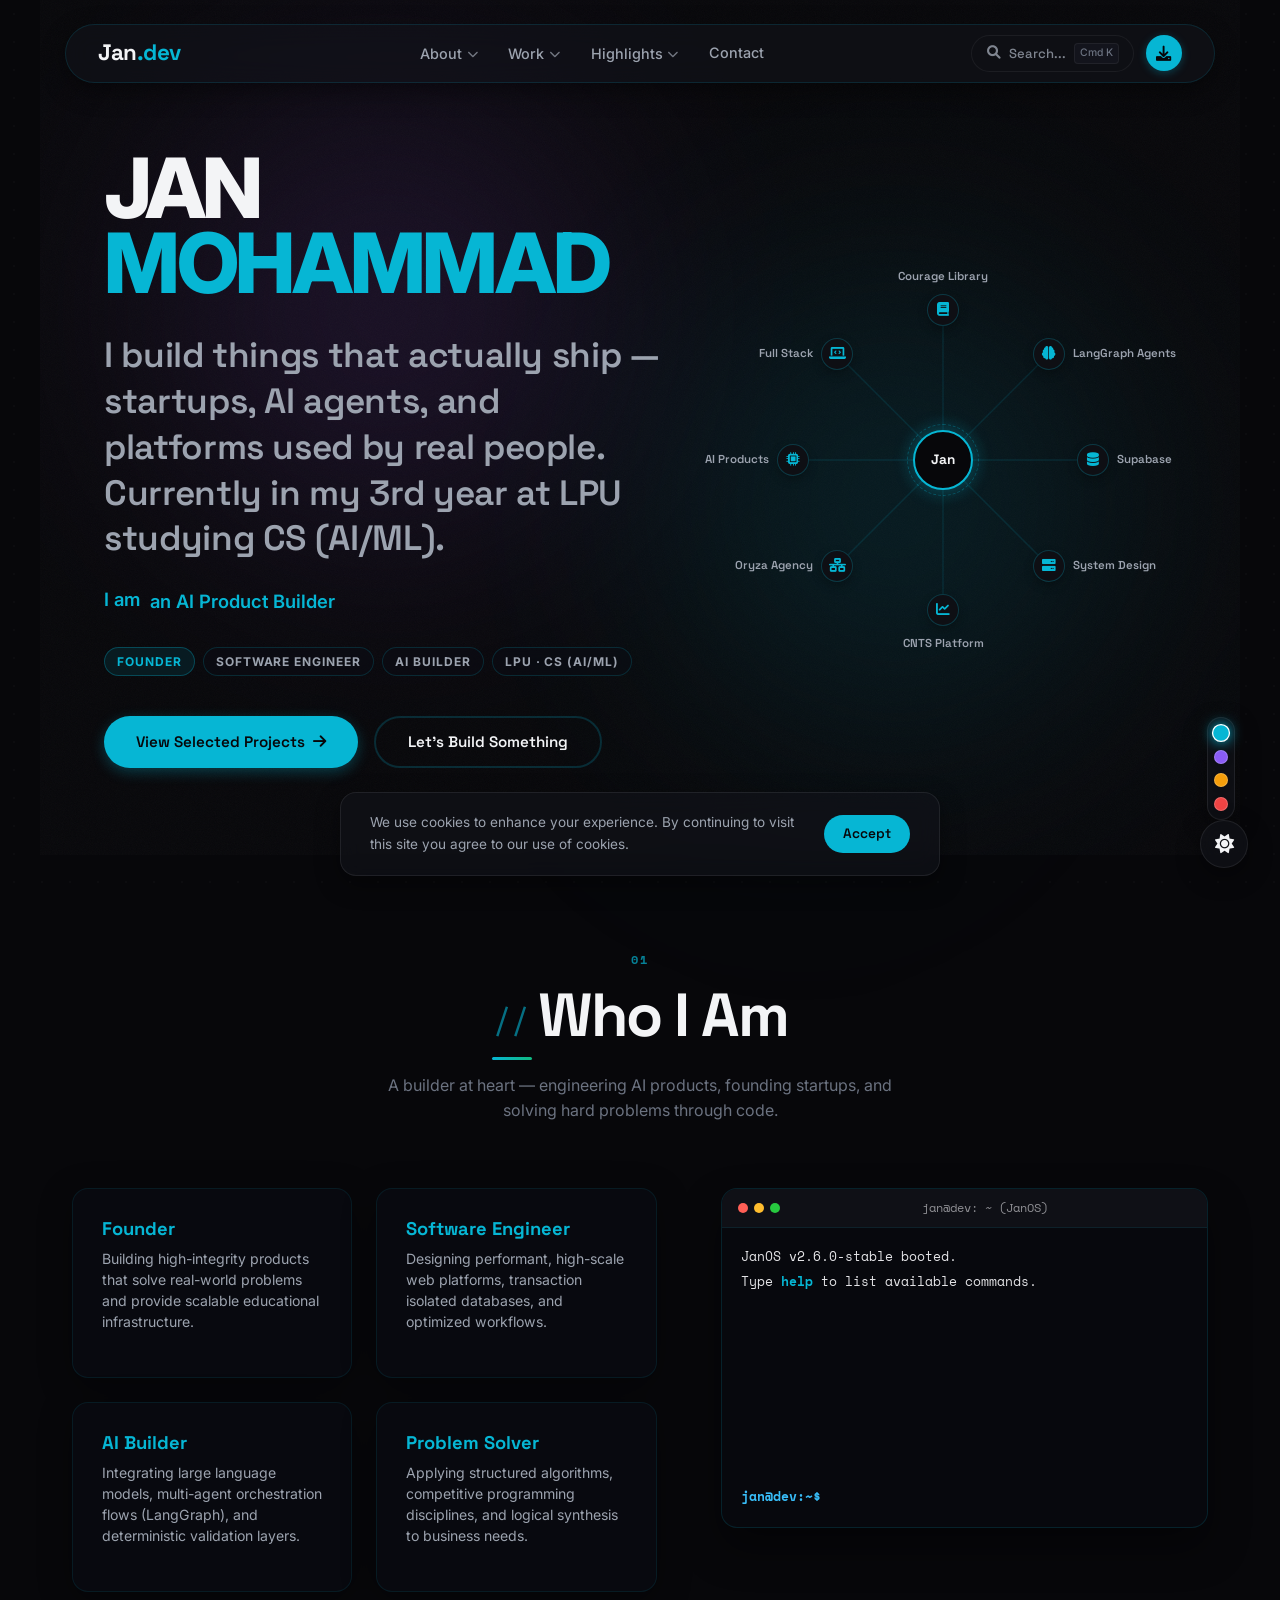
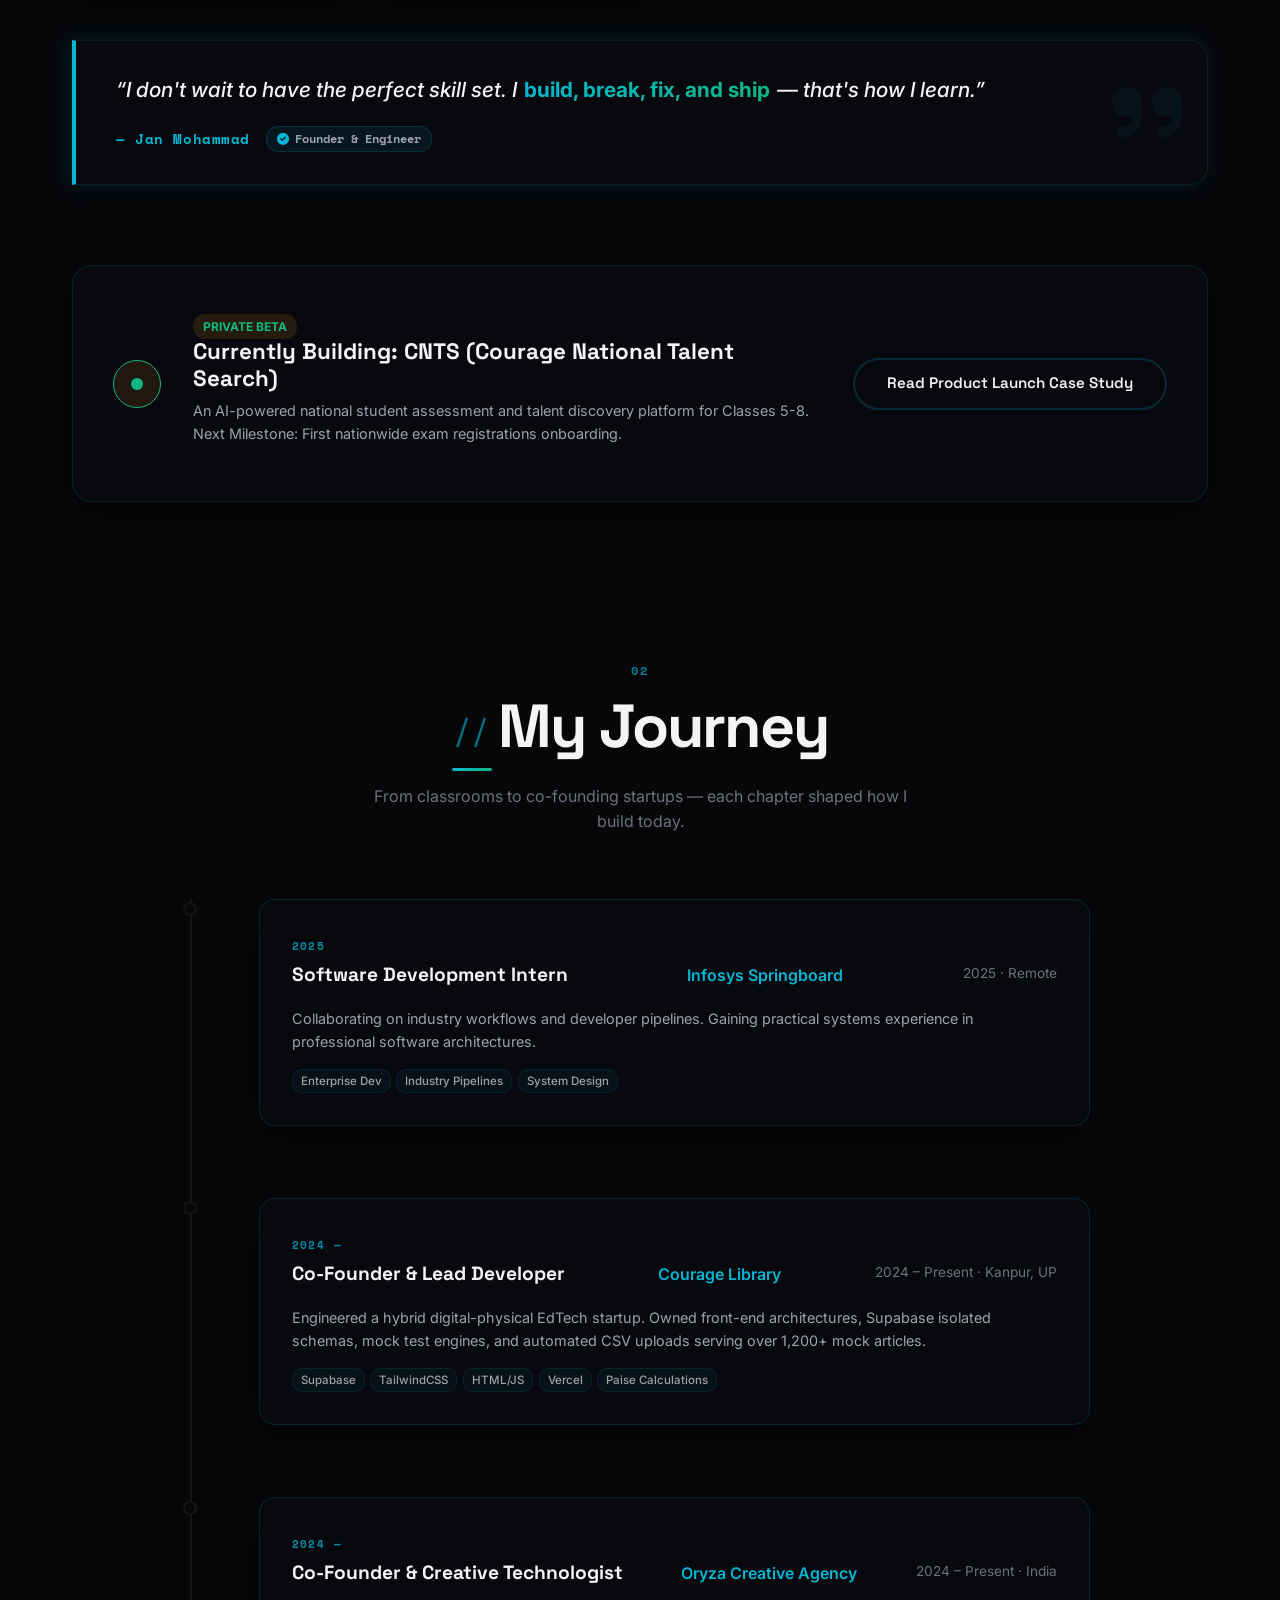
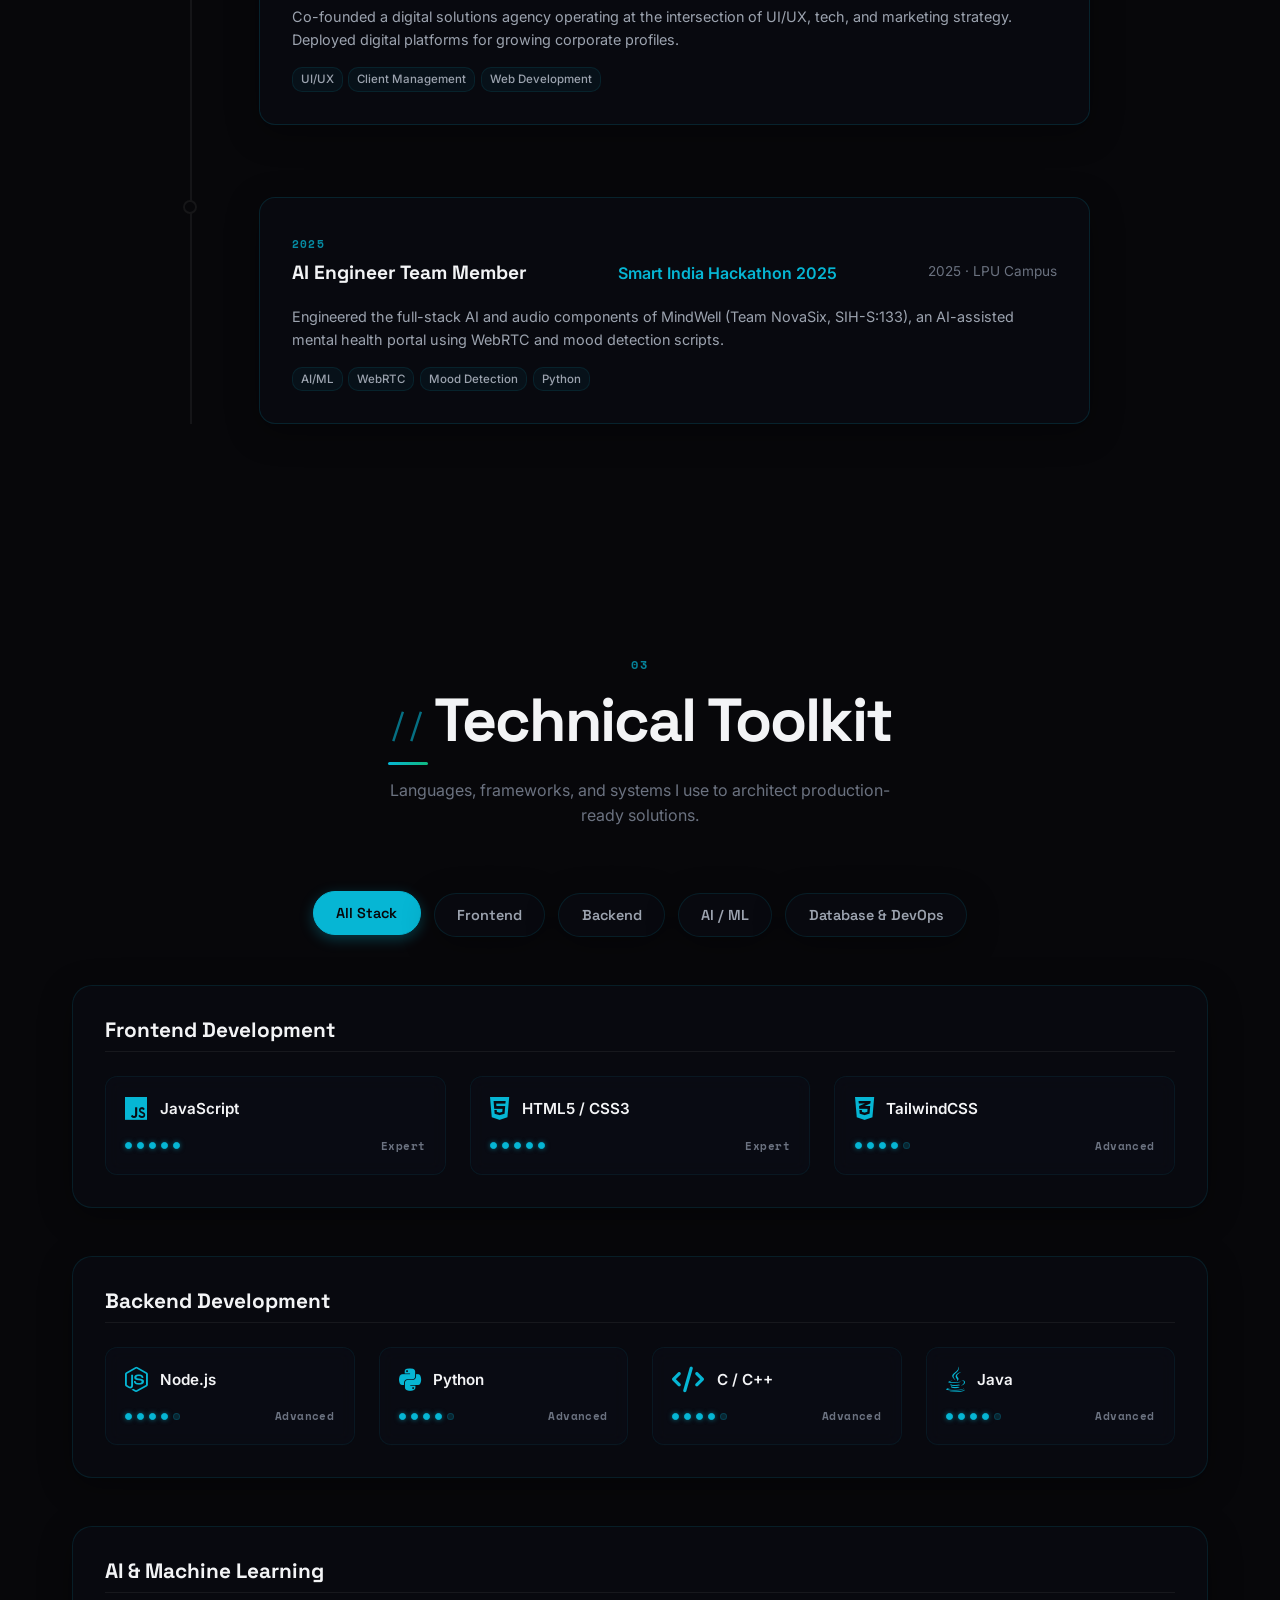
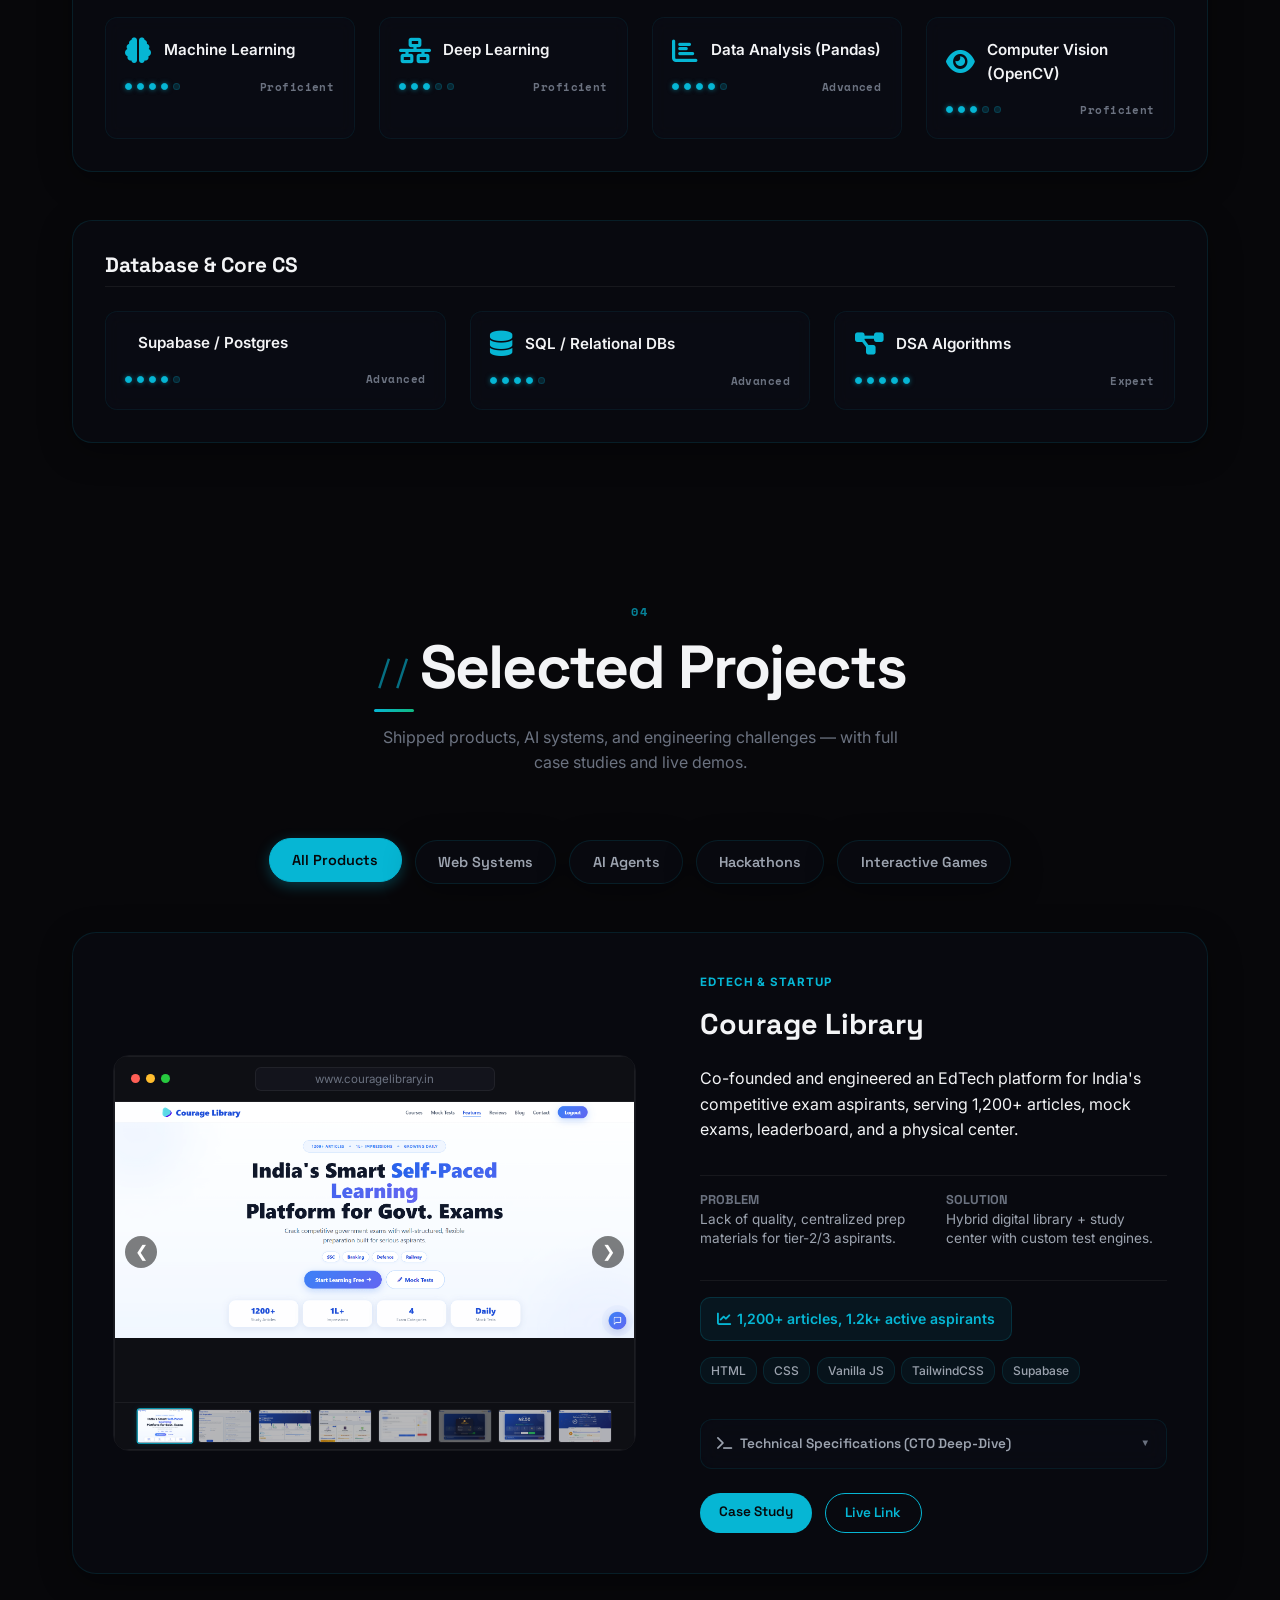
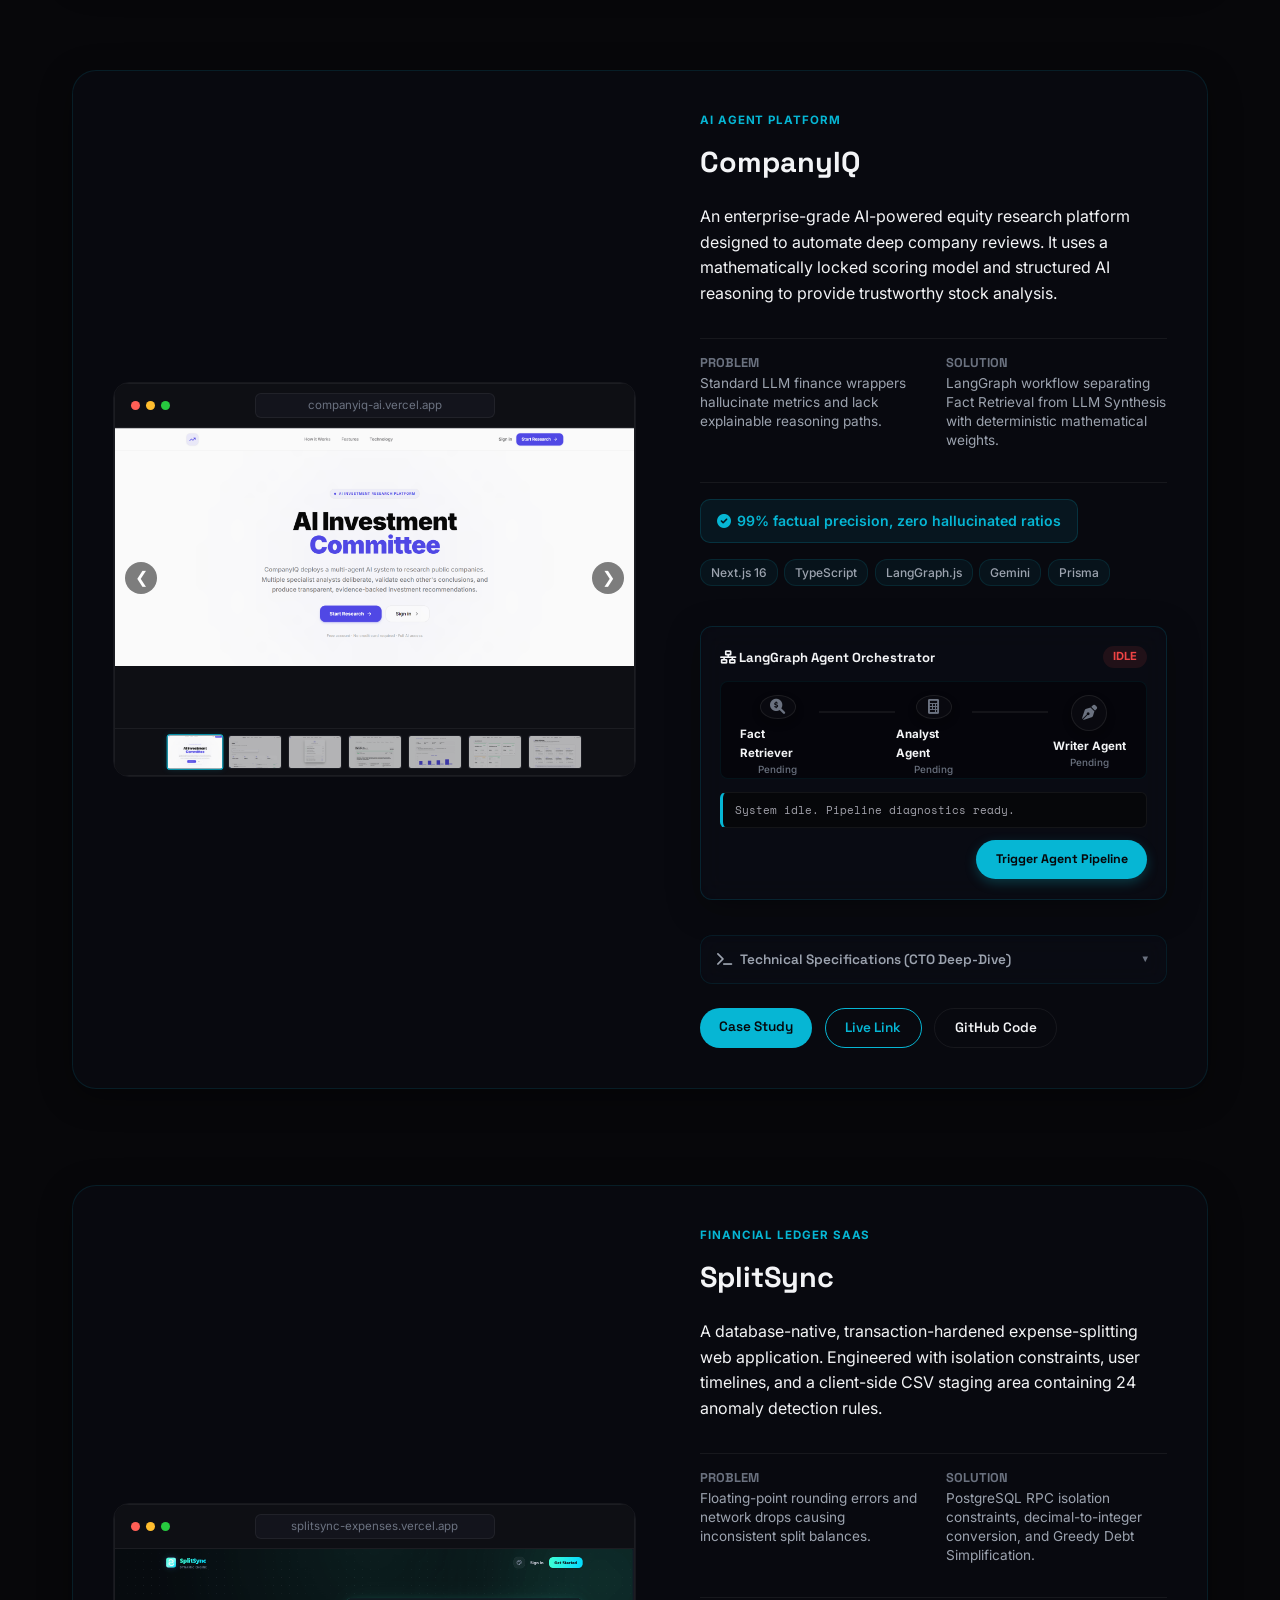
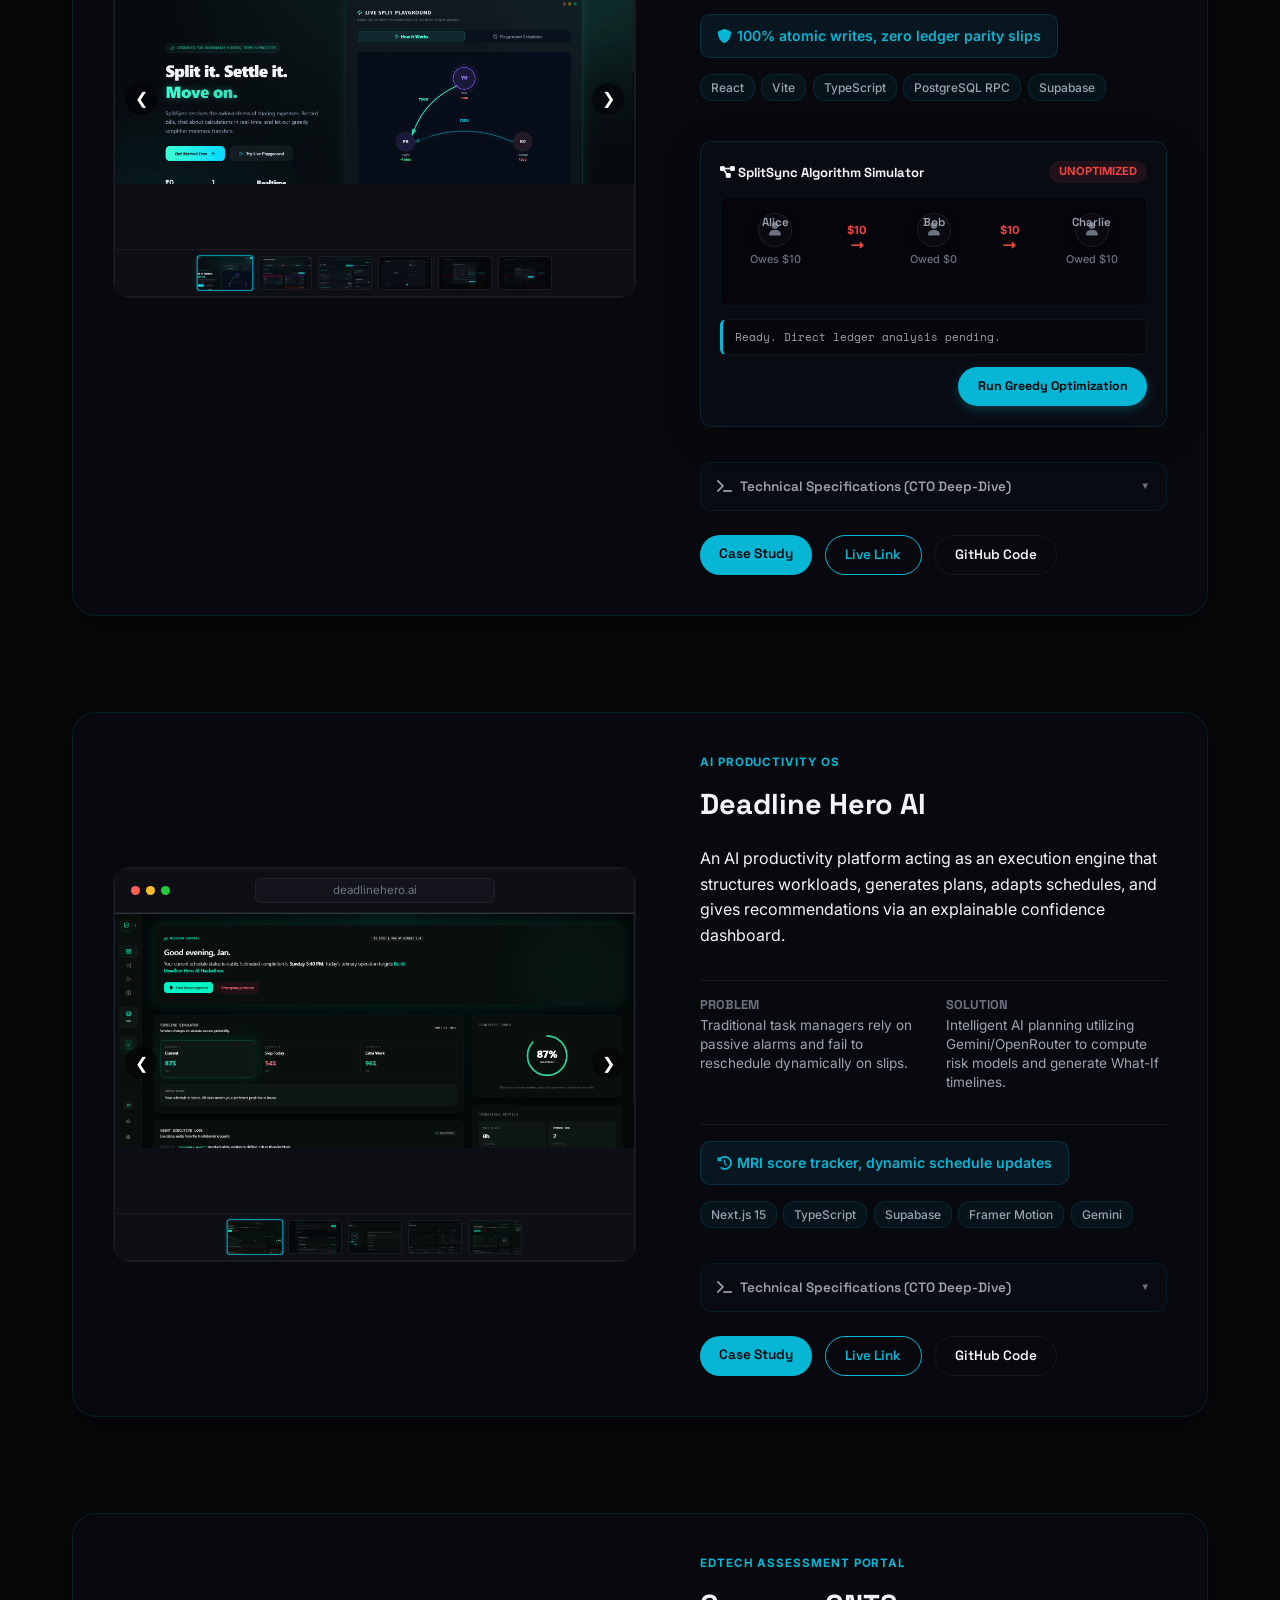
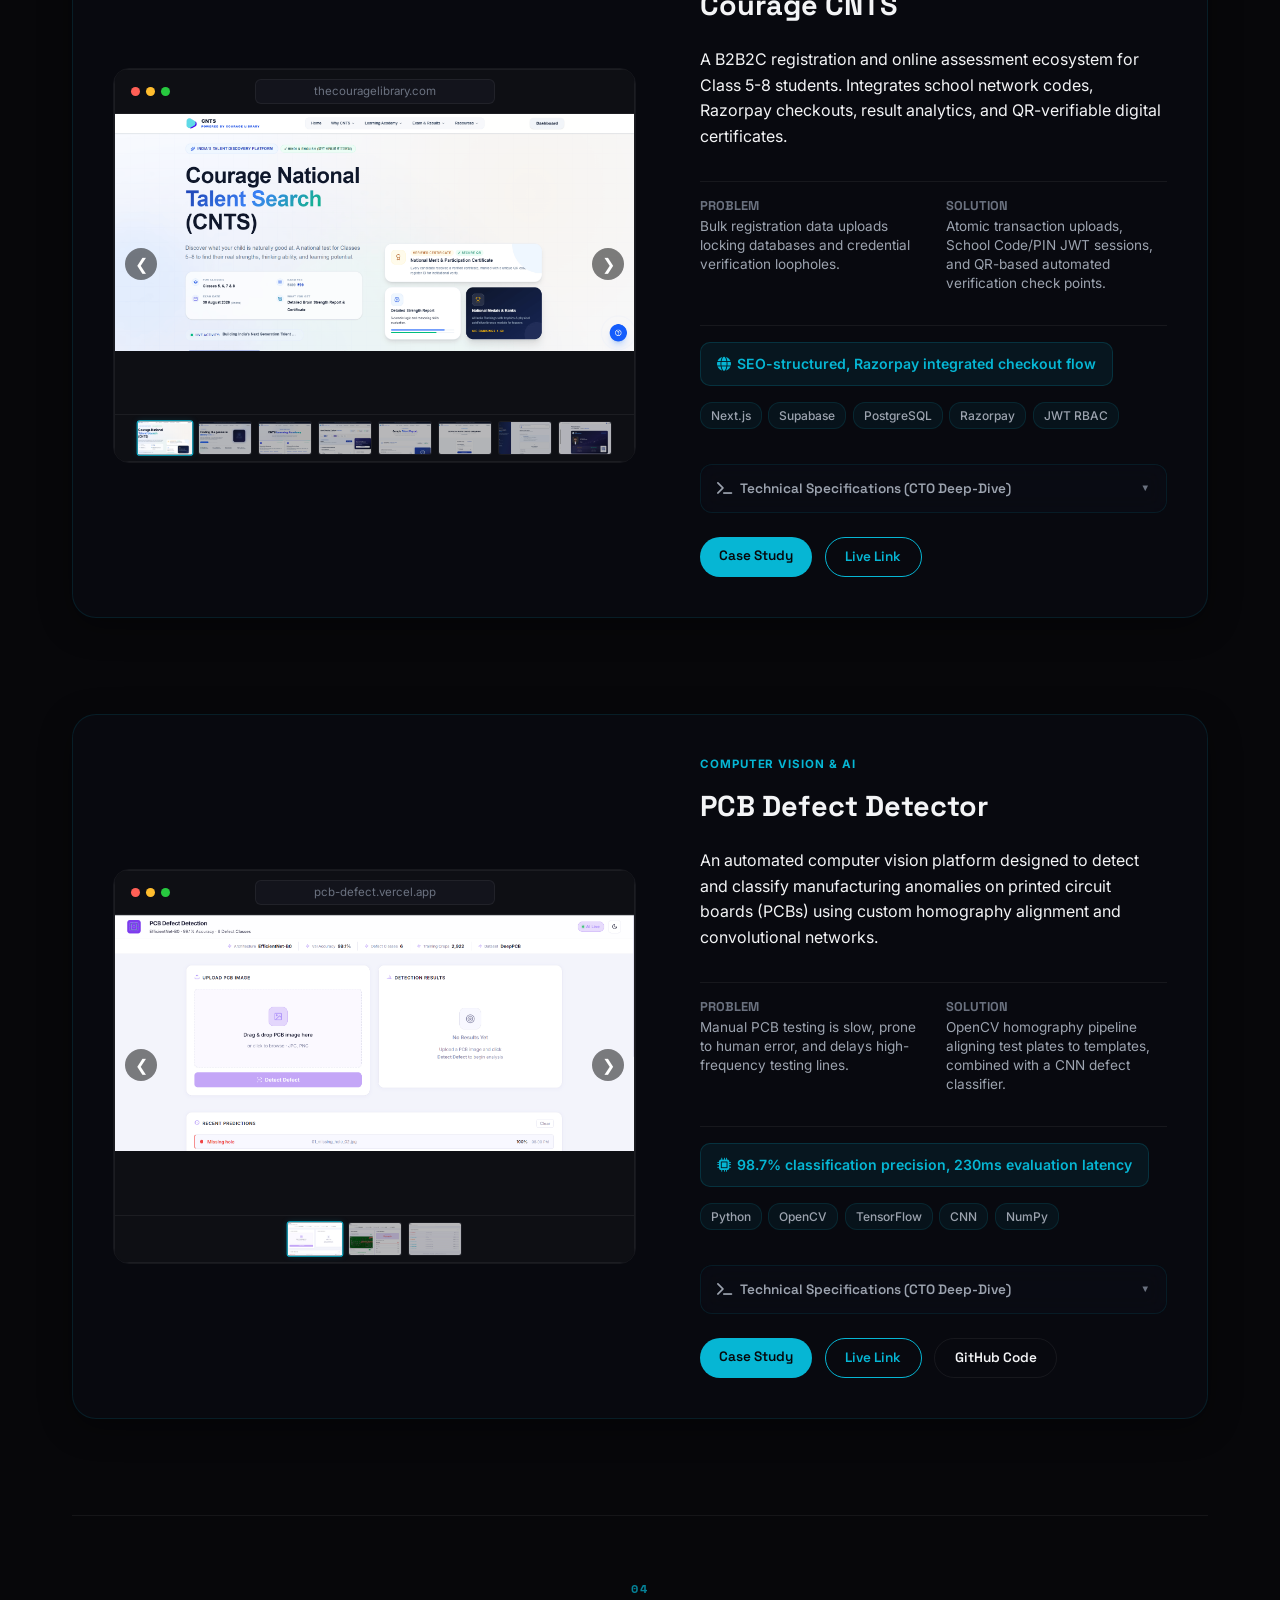
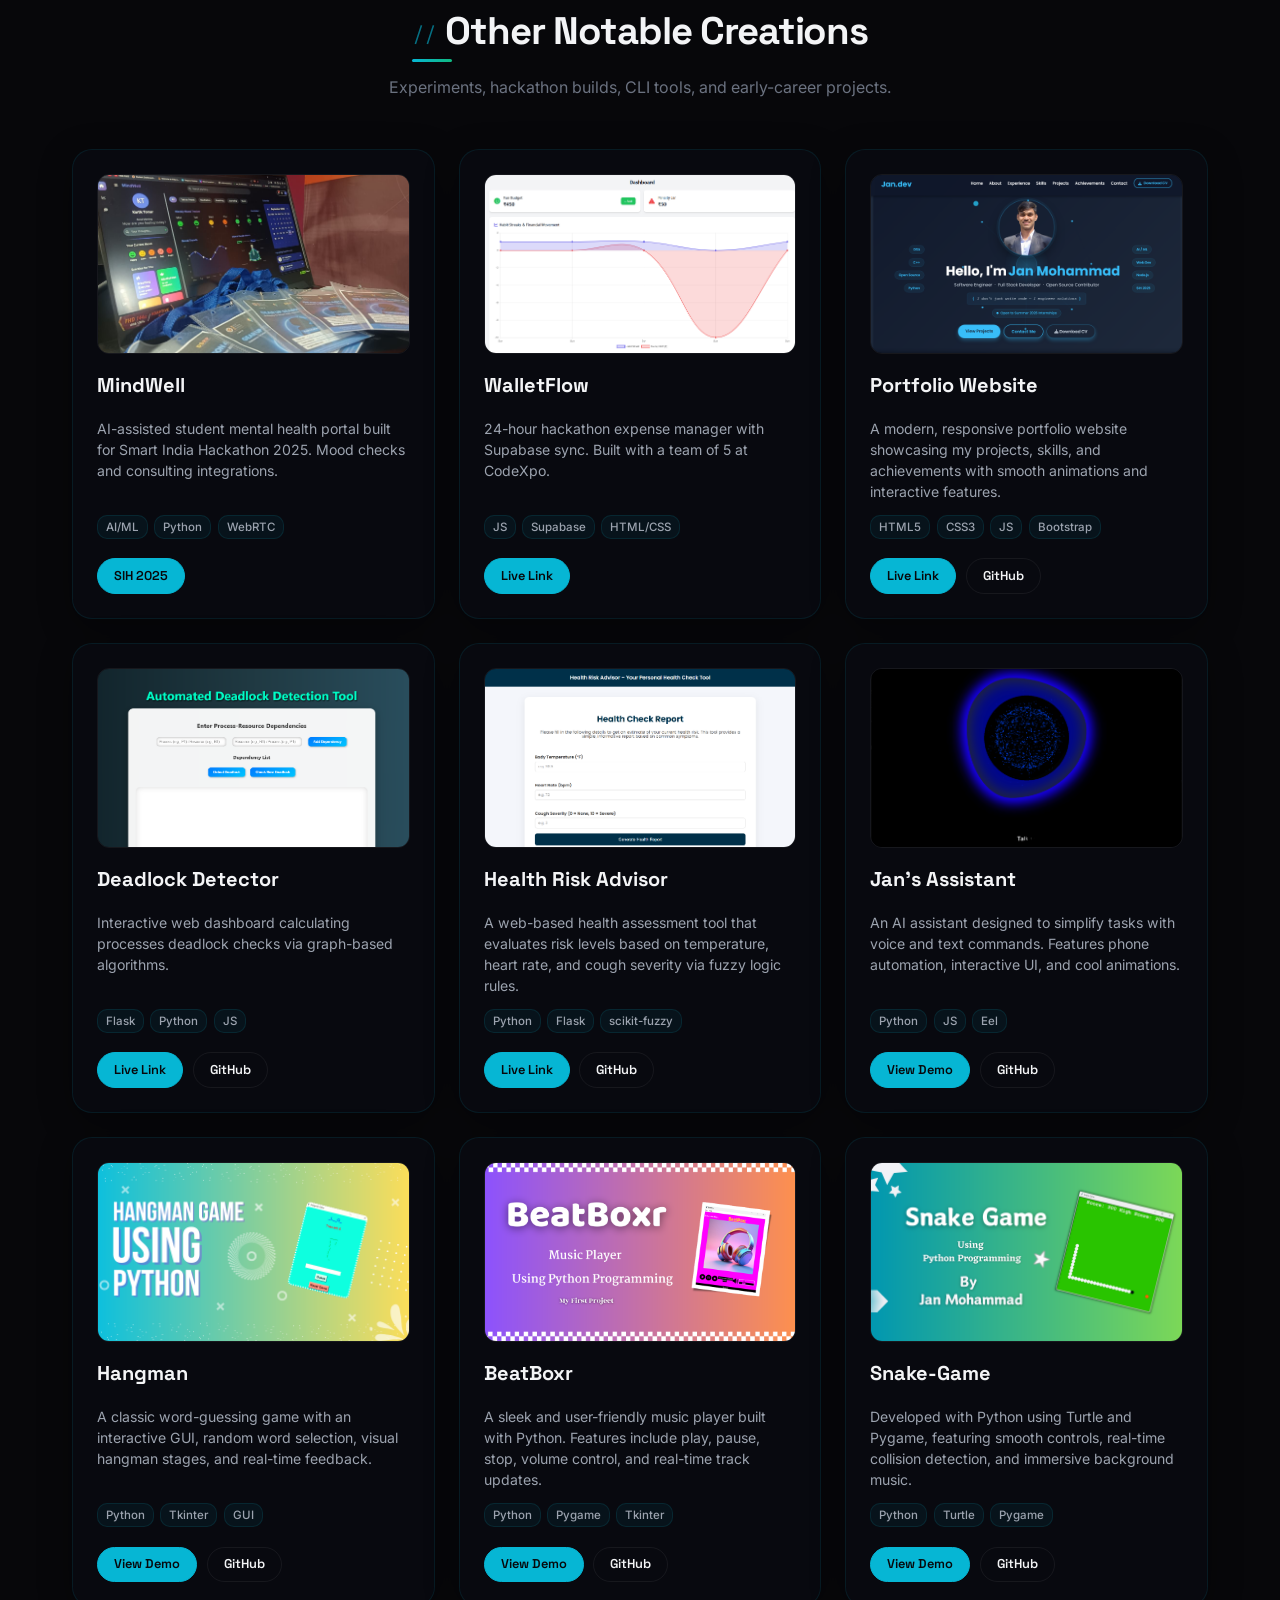
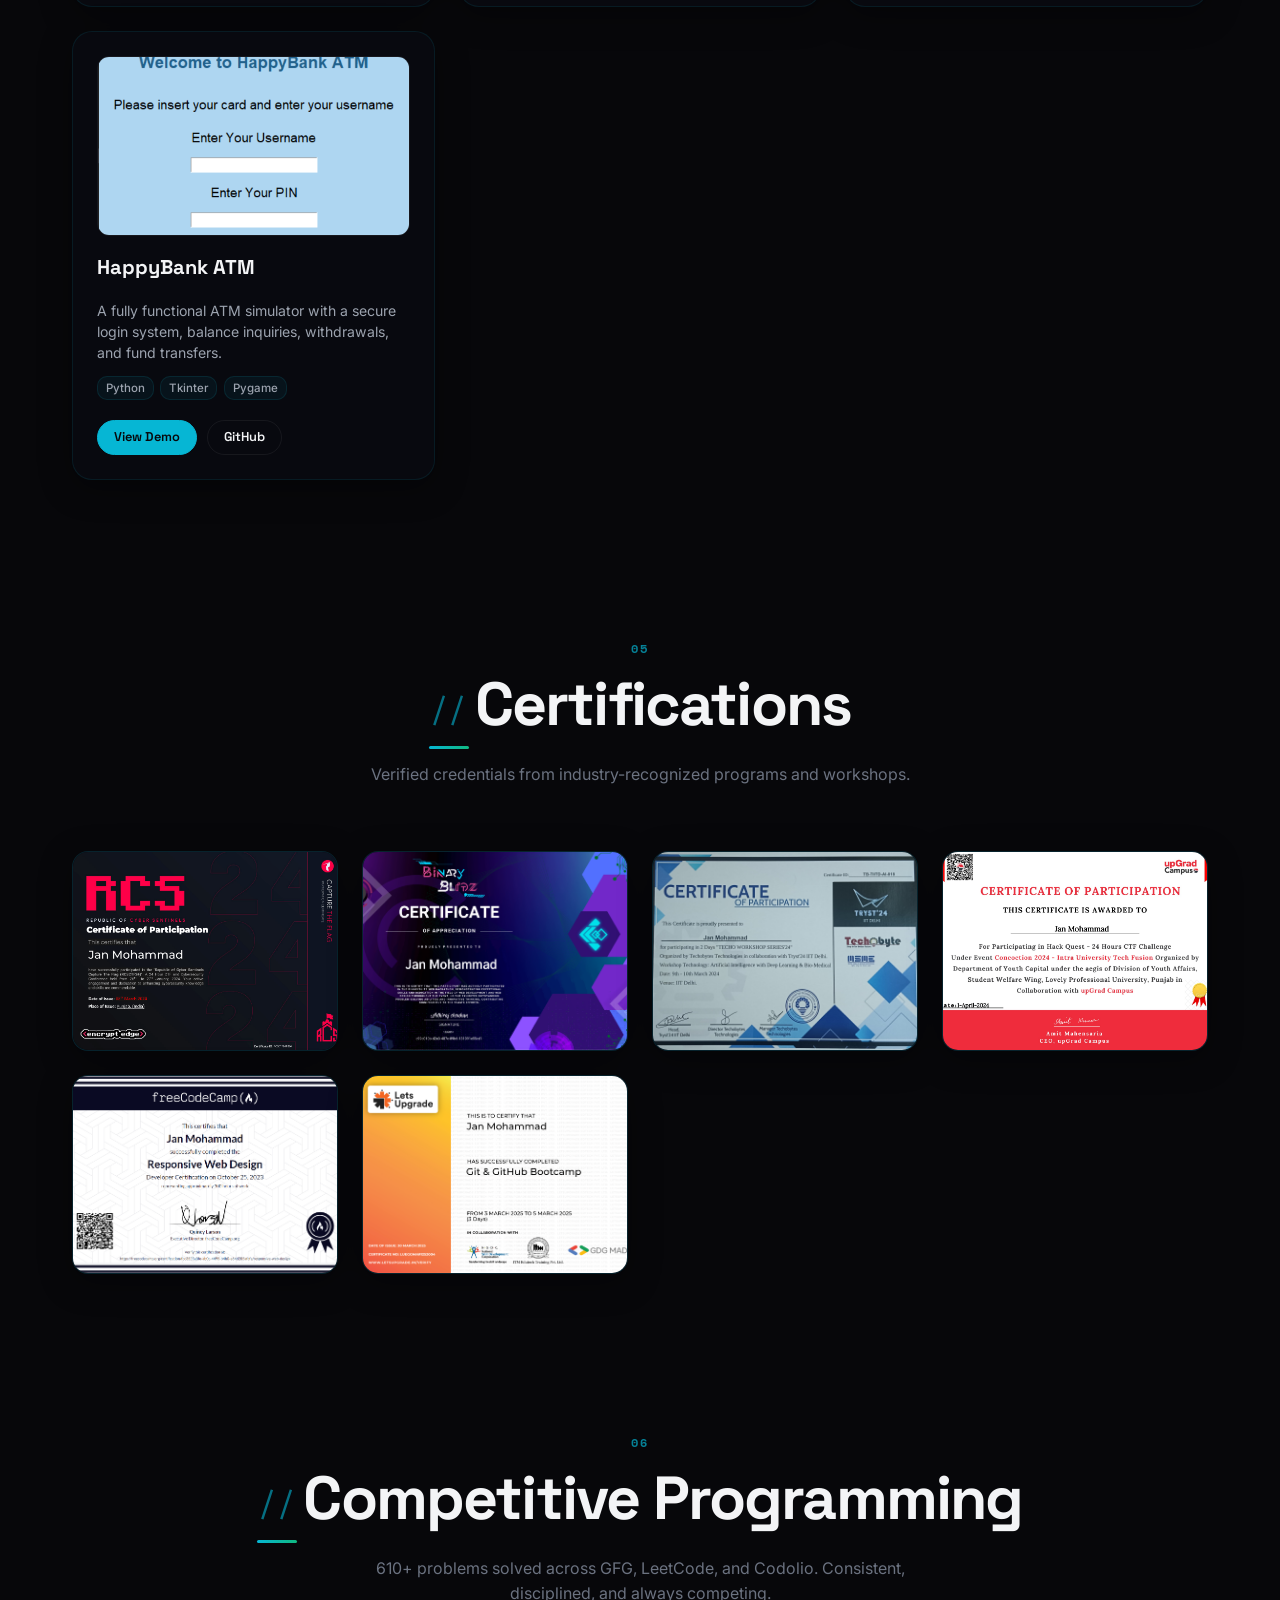
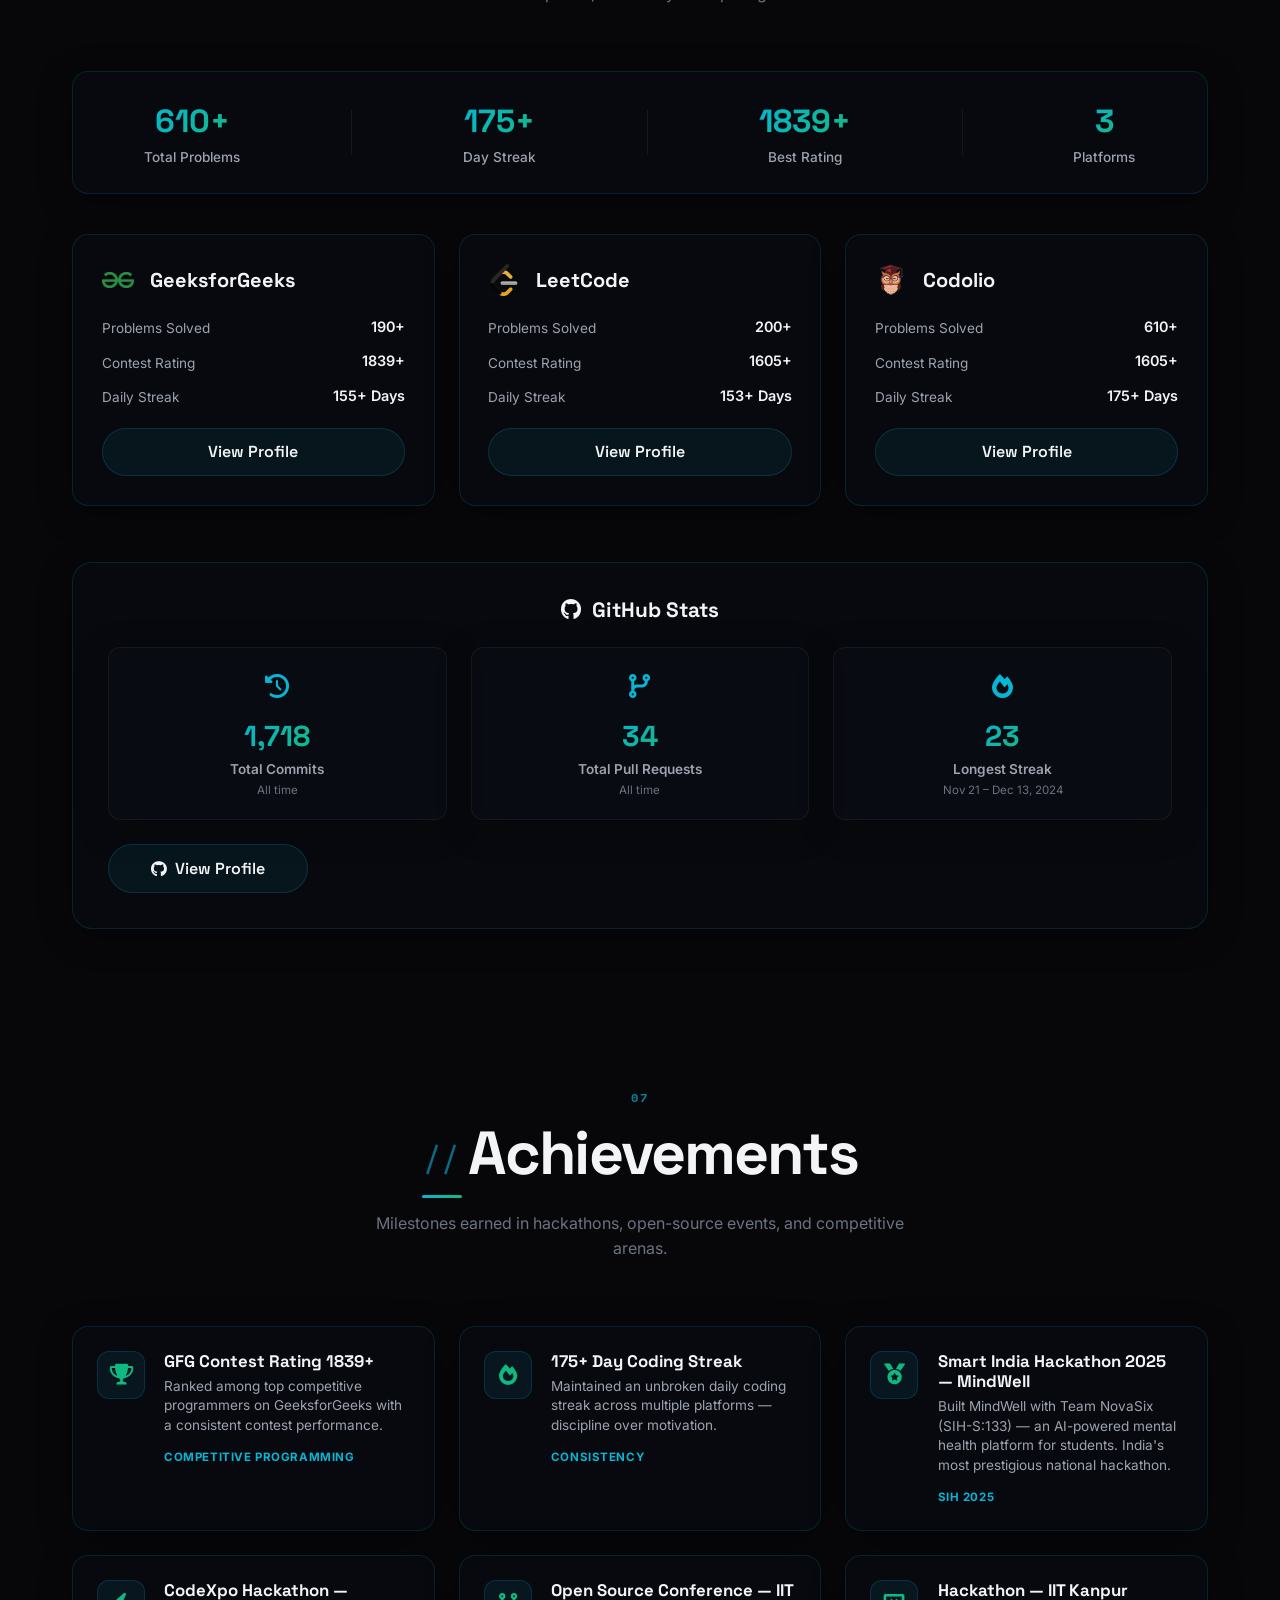
==== commit 5532bbbd: "git add . git commit -m "feat(production): complete portfolio overhaul — anti-AI editorial design, S" ====
--- a/index.html
+++ b/index.html
@@ -5,9 +5,9 @@
   <meta charset="UTF-8">
   <meta name="viewport" content="width=device-width, initial-scale=1.0">
   <meta name="description"
-    content="Jan Mohammad - Software Engineer | Full Stack Developer | Open Source Contributor. View my portfolio of projects and skills.">
+    content="Jan Mohammad — Software Engineer, AI Builder & Co-Founder. 3rd year CS (AI/ML) student at LPU. Co-founded Courage Library & Oryza Agency. Infosys Springboard intern. 610+ DSA problems solved.">
   <meta name="keywords"
-    content="software engineer, full stack developer, portfolio, web development, competitive programming">
+    content="Jan Mohammad, Jan Siddiqui, software engineer, AI builder, full stack developer, co-founder, LPU, Courage Library, Oryza Agency, Infosys Springboard, competitive programming, React, Node.js, Python, portfolio">
   <meta name="author" content="Jan Mohammad">
   <meta name="google-site-verification" content="kaSDmhHzz7gstA7g3htdGAvnoKtw3sKwZBqr9SvGSiY" />
   <meta property="og:type" content="website">
@@ -31,15 +31,159 @@
   <link rel="preload" href="styles.css" as="style">
   <link rel="preload" href="script.js" as="script">
   <link rel="preload" href="Image/profile1.png" as="image">
-  <link rel="icon" href="Image/loo1.png" type="image/x-icon">
-  <link rel="apple-touch-icon" href="Image/loo1.png">
+  <link rel="icon" type="image/svg+xml" href="Image/favicon.svg">
+  <link rel="icon" type="image/png" href="Image/loo1.png" sizes="32x32">
+  <link rel="apple-touch-icon" href="Image/loo1.png" sizes="180x180">
   <link rel="manifest" href="manifest.json">
 
   <link href="https://cdn.jsdelivr.net/npm/bootstrap@5.3.0/dist/css/bootstrap.min.css" rel="stylesheet"
     integrity="sha384-9ndCyUaIbzAi2FUVXJi0CjmCapSmO7SnpJef0486qhLnuZ2cdeRhO02iuK6FUUVM" crossorigin="anonymous">
-  <link href="https://fonts.googleapis.com/css2?family=Space+Grotesk:wght@400;500;600;700&family=Inter:wght@300;400;500;600;700&display=swap" rel="stylesheet">
+  <link rel="preconnect" href="https://fonts.googleapis.com">
+  <link rel="preconnect" href="https://fonts.gstatic.com" crossorigin>
+  <link href="https://fonts.googleapis.com/css2?family=Space+Grotesk:wght@400;500;600;700&family=Inter:wght@300;400;500;600;700&family=Space+Mono:wght@400;700&display=swap" rel="stylesheet">
   <link rel="stylesheet" href="https://cdnjs.cloudflare.com/ajax/libs/font-awesome/6.0.0/css/all.min.css">
   <link rel="stylesheet" href="styles.css">
+
+  <!-- Canonical URL -->
+  <link rel="canonical" href="https://janmohammad.vercel.app/">
+  <link rel="sitemap" type="application/xml" href="/sitemap.xml">
+  <meta name="application-name" content="Jan Mohammad">
+
+  <!-- ═══════════════════════════════════════════════
+       STRUCTURED DATA (JSON-LD)
+       Fixes: Site name "Vercel" → "Jan Mohammad"
+       Fixes: Sitelinks in Google results
+       Fixes: Rank for "Jan Mohammad" without qualifier
+  ═══════════════════════════════════════════════ -->
+  <script type="application/ld+json">
+  {
+    "@context": "https://schema.org",
+    "@graph": [
+      {
+        "@type": "WebSite",
+        "@id": "https://janmohammad.vercel.app/#website",
+        "name": "Jan Mohammad",
+        "alternateName": "Jan Mohammad — Software Engineer & Co-Founder",
+        "url": "https://janmohammad.vercel.app/",
+        "description": "Portfolio of Jan Mohammad — Software Engineer, AI Builder & Co-Founder of Courage Library and Oryza Agency.",
+        "inLanguage": "en-IN",
+        "potentialAction": {
+          "@type": "SearchAction",
+          "target": {
+            "@type": "EntryPoint",
+            "urlTemplate": "https://janmohammad.vercel.app/#{search_term_string}"
+          },
+          "query-input": "required name=search_term_string"
+        }
+      },
+      {
+        "@type": "Person",
+        "@id": "https://janmohammad.vercel.app/#person",
+        "name": "Jan Mohammad",
+        "alternateName": ["Jan Siddiqui", "Jan Mohammad Siddiqui"],
+        "url": "https://janmohammad.vercel.app/",
+        "image": "https://jansiddiqui.github.io/portfolio/Image/profile1.png",
+        "jobTitle": "Software Engineer",
+        "description": "Software Engineer, AI Builder, and Co-Founder. 3rd year B.Tech CS (AI/ML) student at Lovely Professional University. Co-founded Courage Library and Oryza Creative Agency. Infosys Springboard intern. 610+ DSA problems solved.",
+        "alumniOf": {
+          "@type": "CollegeOrUniversity",
+          "name": "Lovely Professional University",
+          "alternateName": "LPU",
+          "url": "https://www.lpu.in"
+        },
+        "knowsAbout": ["Software Engineering", "Artificial Intelligence", "Machine Learning", "Full Stack Development", "React", "Node.js", "Python", "Competitive Programming"],
+        "sameAs": [
+          "https://github.com/jansiddiqui",
+          "https://linkedin.com/in/jan-mohammad-siddiqui",
+          "https://twitter.com/JanMohamma47882"
+        ],
+        "worksFor": [
+          {
+            "@type": "Organization",
+            "name": "Courage Library",
+            "url": "https://couragelibrary.in"
+          },
+          {
+            "@type": "Organization",
+            "name": "Oryza Creative Agency"
+          }
+        ]
+      },
+      {
+        "@type": "WebPage",
+        "@id": "https://janmohammad.vercel.app/#webpage",
+        "url": "https://janmohammad.vercel.app/",
+        "name": "Jan Mohammad — Software Engineer & Co-Founder",
+        "isPartOf": { "@id": "https://janmohammad.vercel.app/#website" },
+        "about": { "@id": "https://janmohammad.vercel.app/#person" },
+        "description": "Jan Mohammad's portfolio — Software Engineer, AI Builder, and Co-Founder of Courage Library and Oryza Agency.",
+        "breadcrumb": {
+          "@type": "BreadcrumbList",
+          "itemListElement": [
+            { "@type": "ListItem", "position": 1, "name": "Home", "item": "https://janmohammad.vercel.app/" }
+          ]
+        }
+      },
+      {
+        "@type": "SiteLinksSearchBox",
+        "url": "https://janmohammad.vercel.app/",
+        "potentialAction": {
+          "@type": "SearchAction",
+          "target": "https://janmohammad.vercel.app/#{search_term_string}",
+          "query-input": "required name=search_term_string"
+        }
+      },
+      {
+        "@type": "ItemList",
+        "name": "Portfolio Sections",
+        "itemListElement": [
+          {
+            "@type": "SiteNavigationElement",
+            "position": 1,
+            "name": "About Me",
+            "description": "Learn about Jan Mohammad — his background, education at LPU, and journey as a developer.",
+            "url": "https://janmohammad.vercel.app/#about"
+          },
+          {
+            "@type": "SiteNavigationElement",
+            "position": 2,
+            "name": "Projects",
+            "description": "Shipped products by Jan Mohammad — AI agents, SaaS platforms, and web apps used by real users.",
+            "url": "https://janmohammad.vercel.app/#projects"
+          },
+          {
+            "@type": "SiteNavigationElement",
+            "position": 3,
+            "name": "Skills & Tech Stack",
+            "description": "Jan Mohammad's technical skills — React, Node.js, Python, AI/ML tools, and more.",
+            "url": "https://janmohammad.vercel.app/#skills"
+          },
+          {
+            "@type": "SiteNavigationElement",
+            "position": 4,
+            "name": "Journey & Experience",
+            "description": "Jan Mohammad's professional timeline — Infosys Springboard internship, co-founding startups, and open-source work.",
+            "url": "https://janmohammad.vercel.app/#journey"
+          },
+          {
+            "@type": "SiteNavigationElement",
+            "position": 5,
+            "name": "Achievements",
+            "description": "Jan Mohammad's key milestones — 1,718 GitHub commits, 610+ problems solved, startups co-founded.",
+            "url": "https://janmohammad.vercel.app/#achievements"
+          },
+          {
+            "@type": "SiteNavigationElement",
+            "position": 6,
+            "name": "Contact Jan Mohammad",
+            "description": "Get in touch with Jan Mohammad — open to internships, collaborations, and exciting projects.",
+            "url": "https://janmohammad.vercel.app/#contact"
+          }
+        ]
+      }
+    ]
+  }
+  </script>
 
   <script src="https://cdn.jsdelivr.net/particles.js/2.0.0/particles.min.js" defer></script>
   <script src="https://cdn.jsdelivr.net/npm/bootstrap@5.3.0/dist/js/bootstrap.bundle.min.js"
@@ -63,7 +207,7 @@
   <header>
     <nav role="navigation" aria-label="Main navigation">
       <div class="nav-logo">
-        <h1 role="banner"><a href="#hero">Jan<span>.dev</span></a></h1>
+        <h1 role="banner"><a href="#hero">Jan<span class="nav-logo-dot">.</span><span>dev</span></a></h1>
       </div>
       <button class="navbar-toggle" aria-expanded="false" aria-controls="nav-menu" aria-label="Toggle navigation menu">
         <div></div>
@@ -126,16 +270,12 @@
       <div class="aurora-circle purple-highlight" aria-hidden="true"></div>
       <div class="aurora-circle teal-highlight" aria-hidden="true"></div>
       
-      <div class="hero-mindmap-container" aria-hidden="true">
-        <canvas id="mindmapCanvas"></canvas>
-      </div>
-      
       <div class="hero-center">
         <div class="hero-magazine-title">
           <span>Jan</span>
           <span>Mohammad</span>
         </div>
-        <p class="hero-tagline-main">Building AI-powered products, scalable software, and technology ventures that solve real-world problems.</p>
+        <p class="hero-tagline-main">I build things that actually ship &mdash; startups, AI agents, and platforms used by real people. Currently in my 3rd year at LPU studying CS&nbsp;(AI/ML).</p>
         
         <div class="hero-role-morph-container">
           <span>I am</span>
@@ -147,11 +287,73 @@
           </div>
         </div>
 
-        <div class="hero-badges">Founder • Software Engineer • AI Builder</div>
+        <div class="hero-badges">
+          <span class="hero-badge-chip chip-accent">Founder</span>
+          <span class="hero-badge-chip">Software Engineer</span>
+          <span class="hero-badge-chip">AI Builder</span>
+          <span class="hero-badge-chip">LPU · CS (AI/ML)</span>
+        </div>
         
         <div class="hero-buttons">
           <a href="#projects" class="btn btn-primary" aria-label="View my projects">View Selected Projects <i class="fas fa-arrow-right"></i></a>
           <a href="#contact" class="btn btn-secondary" aria-label="Contact me">Let's Build Something</a>
+        </div>
+      </div>
+
+      <div class="hero-infographic-container" aria-label="Interactive portfolio mindmap directory">
+        <div class="cs-infographic-net">
+          <!-- Central Hub -->
+          <div class="net-hub">
+            <div class="net-hub-core"><span>Jan</span></div>
+            <div class="net-hub-ring"></div>
+            <div class="net-hub-ring-outer"></div>
+          </div>
+          
+          <!-- Connections SVG -->
+          <svg class="net-connections" viewBox="0 0 400 400" aria-hidden="true">
+            <line x1="200" y1="200" x2="200" y2="50" class="conn-line line-1" />
+            <line x1="200" y1="200" x2="306" y2="94" class="conn-line line-2" />
+            <line x1="200" y1="200" x2="350" y2="200" class="conn-line line-3" />
+            <line x1="200" y1="200" x2="306" y2="306" class="conn-line line-4" />
+            <line x1="200" y1="200" x2="200" y2="350" class="conn-line line-5" />
+            <line x1="200" y1="200" x2="94" y2="306" class="conn-line line-6" />
+            <line x1="200" y1="200" x2="50" y2="200" class="conn-line line-7" />
+            <line x1="200" y1="200" x2="94" y2="94" class="conn-line line-8" />
+          </svg>
+
+          <!-- Interactive Nodes -->
+          <div class="net-node node-top" data-target="#projects" data-project="Courage Library">
+            <div class="node-circle"><i class="fas fa-book"></i></div>
+            <span class="node-label label-top">Courage Library</span>
+          </div>
+          <div class="net-node node-top-right" data-target="#projects" data-project="CompanyIQ">
+            <div class="node-circle"><i class="fas fa-brain"></i></div>
+            <span class="node-label label-right">LangGraph Agents</span>
+          </div>
+          <div class="net-node node-right" data-target="#projects" data-project="SplitSync">
+            <div class="node-circle"><i class="fas fa-database"></i></div>
+            <span class="node-label label-right">Supabase</span>
+          </div>
+          <div class="net-node node-bottom-right" data-target="#experience">
+            <div class="node-circle"><i class="fas fa-server"></i></div>
+            <span class="node-label label-right">System Design</span>
+          </div>
+          <div class="net-node node-bottom" data-target="#projects" data-project="Courage CNTS">
+            <div class="node-circle"><i class="fas fa-chart-line"></i></div>
+            <span class="node-label label-bottom">CNTS Platform</span>
+          </div>
+          <div class="net-node node-bottom-left" data-target="#experience">
+            <div class="node-circle"><i class="fas fa-network-wired"></i></div>
+            <span class="node-label label-left">Oryza Agency</span>
+          </div>
+          <div class="net-node node-left" data-target="#projects" data-project="CompanyIQ">
+            <div class="node-circle"><i class="fas fa-microchip"></i></div>
+            <span class="node-label label-left">AI Products</span>
+          </div>
+          <div class="net-node node-top-left" data-target="#skills">
+            <div class="node-circle"><i class="fas fa-laptop-code"></i></div>
+            <span class="node-label label-left">Full Stack</span>
+          </div>
         </div>
       </div>
     </section>
@@ -162,6 +364,7 @@
     <section id="about" aria-label="About me">
       <div class="section-header-wrap">
         <h2>Who I Am</h2>
+        <p class="section-subtitle">A builder at heart — engineering AI products, founding startups, and solving hard problems through code.</p>
       </div>
       
       <div class="about-grid">
@@ -206,6 +409,16 @@
         </div>
       </div>
 
+      <!-- JAN'S PERSONAL PULL-QUOTE -->
+      <blockquote class="about-pull-quote">
+        <div class="quote-bg-icon"><i class="fas fa-quote-right"></i></div>
+        <p>&ldquo;I don't wait to have the perfect skill set. I <span class="quote-highlight">build, break, fix, and ship</span> &mdash; that's how I learn.&rdquo;</p>
+        <div class="quote-author-wrap">
+          <cite class="quote-author-name">&mdash; Jan Mohammad</cite>
+          <span class="quote-author-badge"><i class="fas fa-circle-check"></i> Founder &amp; Engineer</span>
+        </div>
+      </blockquote>
+
       <!-- BUILDING NOW WIDGET -->
       <div class="building-now-section">
         <div class="building-now-card">
@@ -230,6 +443,7 @@
     <section id="experience" aria-label="My experience">
       <div class="section-header-wrap">
         <h2>My Journey</h2>
+        <p class="section-subtitle">From classrooms to co-founding startups — each chapter shaped how I build today.</p>
       </div>
       
       <div class="journey-timeline-wrap">
@@ -239,6 +453,7 @@
         <div class="journey-card active" role="article">
           <div class="journey-node"></div>
           <div class="journey-content">
+            <span class="journey-year">2025</span>
             <div class="journey-header">
               <h4>Software Development Intern</h4>
               <span class="journey-company">Infosys Springboard</span>
@@ -255,8 +470,9 @@
         <div class="journey-card" role="article">
           <div class="journey-node"></div>
           <div class="journey-content">
+            <span class="journey-year">2024 &mdash;</span>
             <div class="journey-header">
-              <h4>Co-Founder & Lead Developer</h4>
+              <h4>Co-Founder &amp; Lead Developer</h4>
               <span class="journey-company">Courage Library</span>
               <span class="journey-duration">2024 – Present · Kanpur, UP</span>
             </div>
@@ -271,8 +487,9 @@
         <div class="journey-card" role="article">
           <div class="journey-node"></div>
           <div class="journey-content">
+            <span class="journey-year">2024 &mdash;</span>
             <div class="journey-header">
-              <h4>Co-Founder & Creative Technologist</h4>
+              <h4>Co-Founder &amp; Creative Technologist</h4>
               <span class="journey-company">Oryza Creative Agency</span>
               <span class="journey-duration">2024 – Present · India</span>
             </div>
@@ -287,6 +504,7 @@
         <div class="journey-card" role="article">
           <div class="journey-node"></div>
           <div class="journey-content">
+            <span class="journey-year">2025</span>
             <div class="journey-header">
               <h4>AI Engineer Team Member</h4>
               <span class="journey-company">Smart India Hackathon 2025</span>
@@ -307,6 +525,7 @@
     <section id="skills" aria-label="My skills">
       <div class="section-header-wrap">
         <h2>Technical Toolkit</h2>
+        <p class="section-subtitle">Languages, frameworks, and systems I use to architect production-ready solutions.</p>
       </div>
       
       <div class="skill-tabs" role="tablist" aria-label="Skill categories">
@@ -482,6 +701,7 @@
     <section id="projects" aria-label="My projects">
       <div class="section-header-wrap">
         <h2>Selected Projects</h2>
+        <p class="section-subtitle">Shipped products, AI systems, and engineering challenges — with full case studies and live demos.</p>
       </div>
 
       <div class="project-filters" role="group" aria-label="Project filters">
@@ -732,14 +952,17 @@
               <div class="vis-sandbox">
                 <div class="vis-nodes">
                   <div class="vis-node" id="nodeA">
+                    <div class="node-avatar"><i class="fas fa-user"></i></div>
                     <span class="node-label">Alice</span>
                     <span class="node-bal" id="balA">Owes $10</span>
                   </div>
                   <div class="vis-node" id="nodeB">
+                    <div class="node-avatar"><i class="fas fa-user"></i></div>
                     <span class="node-label">Bob</span>
                     <span class="node-bal" id="balB">Owed $0</span>
                   </div>
                   <div class="vis-node" id="nodeC">
+                    <div class="node-avatar"><i class="fas fa-user"></i></div>
                     <span class="node-label">Charlie</span>
                     <span class="node-bal" id="balC">Owed $10</span>
                   </div>
@@ -1012,8 +1235,11 @@
 
       <!-- SECONDARY GRID FOR OTHER WORK -->
       <div style="margin-top: 6rem; text-align: center; border-top: 1px solid var(--border-color); padding-top: 4rem;">
-        <h3 style="font-family: var(--font-heading); font-size: 2rem; margin-bottom: 2rem;">Other Notable Creations</h3>
-        
+        <div class="section-header-wrap" style="margin-bottom: 2rem;">
+          <h2 style="font-size: clamp(1.6rem, 3.5vw, 2.4rem);">Other Notable Creations</h2>
+          <p class="section-subtitle">Experiments, hackathon builds, CLI tools, and early-career projects.</p>
+        </div>
+
         <div class="projects-grid">
           <!-- MindWell -->
           <div class="project-card" data-category="ai hackathon" role="article">
@@ -1164,6 +1390,7 @@
     <section id="certificates" aria-label="My certificates">
       <div class="section-header-wrap">
         <h2>Certifications</h2>
+        <p class="section-subtitle">Verified credentials from industry-recognized programs and workshops.</p>
       </div>
       <div class="projects-grid">
         <div class="certificate-card" role="article"><img src="Image/img1.png" alt="Certificate 1" loading="lazy"></div>
@@ -1181,6 +1408,7 @@
     <section id="competitive-programming" aria-label="My competitive programming profiles">
       <div class="section-header-wrap">
         <h2>Competitive Programming</h2>
+        <p class="section-subtitle">610+ problems solved across GFG, LeetCode, and Codolio. Consistent, disciplined, and always competing.</p>
       </div>
       <div class="cp-banner">
         <div class="cp-banner-stat">
@@ -1249,9 +1477,9 @@
         <div class="gh-highlight-grid">
           <div class="gh-highlight-card">
             <span class="gh-hl-icon"><i class="fas fa-history"></i></span>
-            <span class="gh-hl-num">473</span>
+            <span class="gh-hl-num">1,718</span>
             <span class="gh-hl-title">Total Commits</span>
-            <span class="gh-hl-sub">Last year</span>
+            <span class="gh-hl-sub">All time</span>
           </div>
           <div class="gh-highlight-card gh-highlight-card--center">
             <span class="gh-hl-icon"><i class="fas fa-code-branch"></i></span>
@@ -1280,6 +1508,7 @@
     <section id="achievements" aria-label="My achievements">
       <div class="section-header-wrap">
         <h2>Achievements</h2>
+        <p class="section-subtitle">Milestones earned in hackathons, open-source events, and competitive arenas.</p>
       </div>
       <div class="achievements-grid">
         <div class="achievement-card" role="article">
@@ -1355,6 +1584,7 @@
     <section id="tech-events" aria-label="Tech events attended">
       <div class="section-header-wrap">
         <h2>Tech Events</h2>
+        <p class="section-subtitle">Hackathons, conferences, and workshops where I competed, collaborated, and grew.</p>
       </div>
       <div class="events-container">
         <div class="events-grid">
@@ -1483,6 +1713,7 @@
     <section id="non-tech-events" aria-label="Non-tech events attended">
       <div class="section-header-wrap">
         <h2>Non-Tech Events</h2>
+        <p class="section-subtitle">Leadership, culture, and volunteering — the human side of building things.</p>
       </div>
       <div class="events-container">
         <div class="events-grid">
@@ -1536,11 +1767,12 @@
     <section id="testimonials" aria-label="Recommendations">
       <div class="section-header-wrap">
         <h2>What People Say</h2>
+        <p class="section-subtitle">Words from clients, collaborators, and teammates I've had the privilege of working with.</p>
       </div>
       <div class="testimonials-slider-wrap">
         <div class="testimonials-grid">
           <div class="testimonial-card" role="article">
-            <div class="testimonial-quote-icon">"</div>
+            <div class="testimonial-quote-icon"><i class="fas fa-quote-left"></i></div>
             <p class="testimonial-text">Jan demonstrated exceptional leadership and clarity, providing detailed instructions about the library's goals. His collaborative approach ensured the redesign aligned perfectly with the vision. I highly recommend Jan.</p>
             <div class="testimonial-author">
               <div class="testimonial-avatar">MS</div>
@@ -1551,7 +1783,7 @@
             </div>
           </div>
           <div class="testimonial-card" role="article">
-            <div class="testimonial-quote-icon">"</div>
+            <div class="testimonial-quote-icon"><i class="fas fa-quote-left"></i></div>
             <p class="testimonial-text">Jan demonstrated remarkable professionalism and technical expertise throughout the project. Communication was seamless, deadlines were met, and attention to detail ensured a flawless final product.</p>
             <div class="testimonial-author">
               <div class="testimonial-avatar">PG</div>
@@ -1571,6 +1803,7 @@
     <section id="contact" aria-label="Contact me">
       <div class="section-header-wrap">
         <h2>Let's Build Something</h2>
+        <p class="section-subtitle">Have an idea, a project, or an internship opportunity? Let's connect and make it happen.</p>
       </div>
       
       <div class="contact-grid">
@@ -1580,7 +1813,7 @@
             <div class="card-icon"><i class="fas fa-envelope"></i></div>
             <div class="contact-card-info">
               <h4>Email Address</h4>
-              <p>janmohammad.sidd786@gmail.com</p>
+              <p>janmohammad23@lpu.in</p>
             </div>
             <span class="copy-notice">Click to copy</span>
           </div>
@@ -1631,7 +1864,50 @@
 
   <!-- Footer -->
   <footer>
-    <div class="footer-content">
+    <div class="footer-top">
+      <!-- Brand -->
+      <div class="footer-brand">
+        <a href="#hero" class="footer-logo">Jan<span>.dev</span></a>
+        <p>Software Engineer, AI Builder &amp; Co-Founder. Building at the intersection of technology and impact.</p>
+        <div class="footer-socials">
+          <a href="https://github.com/jansiddiqui" target="_blank" rel="noopener" class="footer-social-link" aria-label="GitHub"><i class="fab fa-github"></i></a>
+          <a href="https://linkedin.com/in/jan-mohammad-sidd786" target="_blank" rel="noopener" class="footer-social-link" aria-label="LinkedIn"><i class="fab fa-linkedin-in"></i></a>
+          <a href="https://twitter.com/JanMohamma47882" target="_blank" rel="noopener" class="footer-social-link" aria-label="Twitter"><i class="fab fa-twitter"></i></a>
+          <a href="mailto:janmohammad.sidd786@gmail.com" class="footer-social-link" aria-label="Email"><i class="fas fa-envelope"></i></a>
+        </div>
+      </div>
+      <!-- Work Nav -->
+      <div class="footer-nav-col">
+        <h5>Work</h5>
+        <ul>
+          <li><a href="#projects">Selected Projects</a></li>
+          <li><a href="#skills">Technical Toolkit</a></li>
+          <li><a href="#certificates">Certifications</a></li>
+          <li><a href="#competitive-programming">CP Profiles</a></li>
+        </ul>
+      </div>
+      <!-- Story Nav -->
+      <div class="footer-nav-col">
+        <h5>Story</h5>
+        <ul>
+          <li><a href="#about">Who I Am</a></li>
+          <li><a href="#experience">My Journey</a></li>
+          <li><a href="#achievements">Achievements</a></li>
+          <li><a href="#tech-events">Tech Events</a></li>
+        </ul>
+      </div>
+      <!-- Contact Nav -->
+      <div class="footer-nav-col">
+        <h5>Contact</h5>
+        <ul>
+          <li><a href="#contact">Let's Build Together</a></li>
+          <li><a href="#testimonials">References</a></li>
+          <li><a href="Jan_Mohammad_CV.pdf" download>Download CV</a></li>
+          <li><a href="https://www.couragelibrary.in/" target="_blank" rel="noopener">Courage Library</a></li>
+        </ul>
+      </div>
+    </div>
+    <div class="footer-bottom">
       <p>&copy; 2026 <span>Jan Mohammad</span>. All Rights Reserved.</p>
       <div class="footer-telemetry" id="performanceTelemetryWidget">
         <span class="tel-dot"></span>
--- a/styles.css
+++ b/styles.css
@@ -12,6 +12,7 @@
   --text-muted: #6B7280;
   
   --accent-color: #4F46E5; /* Indigo */
+  --accent-color-rgb: 79, 70, 229;
   --accent-glow: rgba(79, 70, 229, 0.06);
   --secondary-color: #B48A30; /* Matte Gold */
   --secondary-glow: rgba(180, 138, 48, 0.1);
@@ -19,6 +20,8 @@
   
   --glass-bg: rgba(251, 251, 249, 0.75);
   --glass-border: rgba(230, 229, 223, 0.5);
+  --glass-card-bg: rgba(255, 255, 255, 0.45);
+  --glass-card-shadow: 0 8px 32px rgba(0, 0, 0, 0.03);
   
   --card-shadow: 0 4px 18px rgba(0, 0, 0, 0.03);
   --card-hover-shadow: 0 12px 30px rgba(79, 70, 229, 0.08);
@@ -45,6 +48,7 @@
   --text-muted: #6B7280;
   
   --accent-color: #06B6D4; /* Vaporwave Cyan */
+  --accent-color-rgb: 6, 182, 212;
   --accent-glow: rgba(6, 182, 212, 0.15);
   --secondary-color: #10B981; /* Vaporwave Emerald */
   --secondary-glow: rgba(16, 185, 129, 0.15);
@@ -52,6 +56,8 @@
   
   --glass-bg: rgba(19, 20, 28, 0.55);
   --glass-border: rgba(255, 255, 255, 0.08);
+  --glass-card-bg: rgba(13, 15, 23, 0.45);
+  --glass-card-shadow: 0 8px 32px rgba(0, 0, 0, 0.35);
   
   --card-shadow: 0 8px 25px rgba(0, 0, 0, 0.4);
   --card-hover-shadow: 0 12px 35px rgba(6, 182, 212, 0.18);
@@ -126,7 +132,7 @@
   width: 90%; max-width: 1150px; z-index: 1000;
   background: var(--glass-bg);
   backdrop-filter: blur(12px);
-  border: 1px solid var(--glass-border);
+  border: 1px solid rgba(var(--accent-color-rgb), 0.15);
   border-radius: 50px;
   box-shadow: var(--card-shadow);
   transition: transform 0.4s cubic-bezier(0.16, 1, 0.3, 1), background var(--transition-speed), border-color var(--transition-speed);
@@ -147,6 +153,15 @@
   display: block;
 }
 .nav-logo h1 span { color: var(--accent-color); }
+.nav-logo-dot {
+  color: var(--accent-color);
+  display: inline-block;
+  animation: dot-breathe 3s ease-in-out infinite;
+}
+@keyframes dot-breathe {
+  0%, 100% { opacity: 1; transform: scale(1); }
+  50%       { opacity: 0.5; transform: scale(1.35); }
+}
 .nav-logo h1 a:hover { opacity: 0.9; }
 
 nav ul { list-style: none; display: flex; gap: clamp(0.35rem, 0.8vw, 0.65rem); align-items: center; margin: 0 auto; }
@@ -179,12 +194,13 @@
   top: 100%;
   left: 50%;
   transform: translateX(-50%) translateY(10px);
-  background: var(--surface);
-  border: 1px solid var(--border-color);
+  background: var(--glass-card-bg) !important;
+  backdrop-filter: blur(16px);
+  border: 1px solid rgba(var(--accent-color-rgb), 0.15) !important;
   border-radius: 14px;
   padding: 0.5rem;
   min-width: 170px;
-  box-shadow: var(--card-shadow);
+  box-shadow: var(--glass-card-shadow) !important;
   display: flex;
   flex-direction: column;
   gap: 0.2rem;
@@ -275,14 +291,21 @@
 
 @media (max-width: 1120px) {
   nav ul {
-    position: fixed; top: 0; right: -100%; background: var(--surface); height: 100vh;
+    position: fixed; top: 0; right: -100%;
+    background: var(--glass-card-bg) !important;
+    backdrop-filter: blur(20px);
+    border-left: 1px solid rgba(var(--accent-color-rgb), 0.15) !important;
+    height: 100vh;
     width: 80%; max-width: 320px; padding: 6rem 1.5rem 2rem; flex-direction: column;
-    gap: 1.2rem; transition: right 0.4s cubic-bezier(0.16, 1, 0.3, 1); box-shadow: -10px 0 30px var(--shadow-color);
+    gap: 1.2rem; transition: right 0.4s cubic-bezier(0.16, 1, 0.3, 1);
+    box-shadow: var(--glass-card-shadow) !important;
     align-items: stretch;
     overflow-y: auto;
   }
   nav ul.open { right: 0; }
-  .navbar-toggle { display: flex; }
+  .nav-logo { order: 1; }
+  .nav-actions { order: 2; margin-left: auto; margin-right: 1.2rem; }
+  .navbar-toggle { order: 3; display: flex; }
   .navbar-toggle.open div:nth-child(1) { transform: rotate(45deg) translate(5px, 5px); }
   .navbar-toggle.open div:nth-child(2) { opacity: 0; }
   .navbar-toggle.open div:nth-child(3) { transform: rotate(-45deg) translate(5px, -5px); }
@@ -385,8 +408,33 @@
 .role-slide.active { opacity: 1; transform: translateY(0); }
 
 .hero-badges {
-  font-size: 0.9rem; font-weight: 600; color: var(--text-muted);
-  text-transform: uppercase; letter-spacing: 0.1em; margin-bottom: 2.5rem;
+  display: flex;
+  flex-wrap: wrap;
+  gap: 0.5rem;
+  margin-bottom: 2.5rem;
+  align-items: center;
+}
+.hero-badge-chip {
+  font-size: 0.75rem;
+  font-weight: 700;
+  color: var(--text-secondary);
+  text-transform: uppercase;
+  letter-spacing: 0.08em;
+  background: var(--glass-card-bg);
+  border: 1px solid rgba(var(--accent-color-rgb), 0.18);
+  border-radius: 20px;
+  padding: 4px 12px;
+  backdrop-filter: blur(8px);
+  transition: all var(--transition-speed);
+}
+.hero-badge-chip:hover {
+  border-color: var(--accent-color);
+  color: var(--accent-color);
+}
+.hero-badge-chip.chip-accent {
+  background: rgba(var(--accent-color-rgb), 0.1);
+  border-color: rgba(var(--accent-color-rgb), 0.3);
+  color: var(--accent-color);
 }
 
 .hero-buttons { display: flex; gap: 1rem; flex-wrap: wrap; }
@@ -399,22 +447,59 @@
 }
 .btn-primary { background: var(--accent-color); color: var(--bg-primary); box-shadow: 0 4px 14px var(--btn-shadow); }
 .btn-primary:hover { transform: translateY(-3px); box-shadow: 0 8px 20px var(--btn-shadow-hover); }
-.btn-secondary { background: transparent; border: 2px solid var(--border-color); color: var(--text-primary); }
+.btn-secondary { background: transparent; border: 2px solid rgba(var(--accent-color-rgb), 0.2); color: var(--text-primary); }
 .btn-secondary:hover { border-color: var(--accent-color); color: var(--accent-color); transform: translateY(-2px); }
 
 /* ── STORYTELLING HEADERS ───────────────────────────────── */
+body { counter-reset: section-counter; }
 section { padding: 6rem 2rem 4rem; max-width: 1200px; margin: 0 auto; position: relative; }
+#hero { counter-increment: none; }
+section:not(#hero) { counter-increment: section-counter; }
 .section-header-wrap { text-align: center; margin-bottom: 4rem; }
+.section-header-wrap::before {
+  content: counter(section-counter, decimal-leading-zero);
+  display: block;
+  font-family: 'Space Mono', monospace;
+  font-size: 0.72rem;
+  font-weight: 700;
+  color: var(--accent-color);
+  letter-spacing: 0.15em;
+  text-transform: uppercase;
+  opacity: 0.7;
+  margin-bottom: 0.6rem;
+}
+#hero .section-header-wrap::before { display: none; }
+
+/* ── GRAIN / NOISE TEXTURE ON HERO ──────────────────────── */
+#hero::after {
+  content: '';
+  position: absolute;
+  inset: 0;
+  z-index: 1;
+  pointer-events: none;
+  opacity: 0.035;
+  background-image: url("data:image/svg+xml,%3Csvg viewBox='0 0 256 256' xmlns='http://www.w3.org/2000/svg'%3E%3Cfilter id='n'%3E%3CfeTurbulence type='fractalNoise' baseFrequency='0.9' numOctaves='4' stitchTiles='stitch'/%3E%3C/filter%3E%3Crect width='100%25' height='100%25' filter='url(%23n)'/%3E%3C/svg%3E");
+  background-size: 200px;
+}
+.hero-center { z-index: 3; }
+
+.section-subtitle {
+  font-size: 1rem; color: var(--text-muted); margin-top: 0.8rem; max-width: 540px;
+  margin-left: auto; margin-right: auto; line-height: 1.6;
+}
 section h2 {
   font-size: clamp(2.2rem, 5vw, 3.8rem); font-weight: 700; color: var(--text-primary);
   display: inline-block; position: relative; letter-spacing: -0.03em;
 }
 section h2::before {
-  content: '·'; color: var(--secondary-color); font-weight: 700; margin-right: 0.4rem;
+  content: '//'; color: var(--accent-color); font-weight: 400; margin-right: 0.6rem;
+  font-family: 'Space Mono', monospace; font-size: 0.55em; opacity: 0.6;
+  vertical-align: middle;
 }
 section h2::after {
   content: ''; position: absolute; bottom: -8px; left: 0; width: 40px; height: 3px;
-  background: var(--accent-color); transition: width 0.4s ease;
+  background: linear-gradient(90deg, var(--accent-color), var(--secondary-color));
+  transition: width 0.4s ease; border-radius: 2px;
 }
 section h2:hover::after { width: 100%; }
 
@@ -426,10 +511,11 @@
   display: grid; grid-template-columns: repeat(2, 1fr); gap: 1.5rem;
 }
 .about-desc-card {
-  background: var(--surface);
-  border: 1px solid var(--border-color);
+  background: var(--glass-card-bg) !important;
+  backdrop-filter: blur(12px);
+  border: 1px solid rgba(var(--accent-color-rgb), 0.1) !important;
   padding: 1.8rem; border-radius: 16px;
-  box-shadow: var(--card-shadow);
+  box-shadow: var(--glass-card-shadow) !important;
   transition: all 0.3s cubic-bezier(0.16, 1, 0.3, 1);
 }
 .about-desc-card h4 { font-size: 1.15rem; color: var(--accent-color); margin-bottom: 0.5rem; }
@@ -444,11 +530,19 @@
 
 .about-stats {
   display: grid; grid-template-columns: repeat(2, 1fr); gap: 1.5rem;
-  background: var(--surface); border: 1px solid var(--border-color);
-  padding: 2.2rem; border-radius: 16px; box-shadow: var(--card-shadow);
+  background: var(--glass-card-bg) !important;
+  backdrop-filter: blur(12px);
+  border: 1px solid rgba(var(--accent-color-rgb), 0.1) !important;
+  padding: 2.2rem; border-radius: 16px; box-shadow: var(--glass-card-shadow) !important;
 }
 .stat-item { text-align: center; }
-.stat-number { font-size: 2.2rem; font-weight: 700; color: var(--text-primary); display: block; }
+.stat-number {
+  font-size: 2.2rem; font-weight: 700; display: block;
+  background: linear-gradient(135deg, var(--accent-color), var(--secondary-color));
+  -webkit-background-clip: text;
+  -webkit-text-fill-color: transparent;
+  background-clip: text;
+}
 .stat-label { font-size: 0.85rem; color: var(--text-secondary); margin-top: 0.2rem; }
 
 @media (max-width: 900px) {
@@ -458,11 +552,12 @@
 /* ── "BUILDING NOW" WIDGET ───────────────────────────────── */
 .building-now-section { margin-top: 5rem; }
 .building-now-card {
-  background: linear-gradient(135deg, var(--bg-secondary), var(--surface));
-  border: 1px solid var(--border-color);
+  background: var(--glass-card-bg) !important;
+  backdrop-filter: blur(12px);
+  border: 1px solid rgba(var(--accent-color-rgb), 0.15) !important;
   border-radius: 20px; padding: 2.5rem;
   display: grid; grid-template-columns: auto 1fr auto; gap: 2rem; align-items: center;
-  box-shadow: var(--card-shadow); position: relative; overflow: hidden;
+  box-shadow: var(--glass-card-shadow) !important; position: relative; overflow: hidden;
 }
 .building-now-pulse {
   width: 48px; height: 48px; border-radius: 50%;
@@ -498,8 +593,9 @@
   margin-bottom: 2.5rem;
 }
 .skill-tab, .filter-btn {
-  background: var(--surface);
-  border: 1px solid var(--border-color);
+  background: var(--glass-card-bg) !important;
+  backdrop-filter: blur(8px);
+  border: 1px solid rgba(var(--accent-color-rgb), 0.12) !important;
   border-radius: 30px;
   padding: 0.6rem 1.4rem;
   font-family: var(--font-heading);
@@ -508,28 +604,33 @@
   color: var(--text-secondary);
   cursor: pointer;
   transition: all var(--transition-speed);
-  box-shadow: var(--card-shadow);
+  box-shadow: var(--glass-card-shadow);
 }
 .skill-tab:hover, .filter-btn:hover {
-  border-color: var(--accent-color);
+  border-color: var(--accent-color) !important;
   color: var(--accent-color);
+  transform: translateY(-1px);
 }
 .skill-tab.active, .filter-btn.active {
-  background: var(--accent-color);
+  background: var(--accent-color) !important;
   color: var(--bg-primary) !important;
-  border-color: var(--accent-color);
-  box-shadow: 0 4px 12px var(--accent-glow);
+  border-color: var(--accent-color) !important;
+  box-shadow: 0 4px 14px rgba(var(--accent-color-rgb), 0.3) !important;
+  transform: translateY(-2px);
 }
 
 /* ── SELECTED PROJECTS (MINI LANDING PAGES) ───────────────── */
 .projects-list-wrap { display: flex; flex-direction: column; gap: 6rem; margin-top: 3rem; }
 .project-landing-card {
   display: grid; grid-template-columns: 1.12fr 1fr; gap: 4rem; align-items: center;
-  background: var(--surface); border: 1px solid var(--border-color);
-  border-radius: 24px; padding: 2.5rem; box-shadow: var(--card-shadow);
+  background: var(--glass-card-bg) !important;
+  backdrop-filter: blur(12px);
+  border: 1px solid rgba(var(--accent-color-rgb), 0.12) !important;
+  border-radius: 24px; padding: 2.5rem;
+  box-shadow: var(--glass-card-shadow) !important;
   transition: all 0.4s cubic-bezier(0.16, 1, 0.3, 1);
 }
-.project-landing-card:hover { transform: translateY(-8px); box-shadow: var(--card-hover-shadow); }
+.project-landing-card:hover { transform: translateY(-8px); box-shadow: var(--card-hover-shadow) !important; }
 
 /* Custom Keyed Shadow Glows for Projects */
 .project-landing-card[data-category*="ai"]:hover { box-shadow: 0 20px 40px var(--glow-ai); border-color: var(--accent-color); }
@@ -555,19 +656,24 @@
 .p-s-block p { font-size: 0.85rem; color: var(--text-secondary); line-height: 1.4; }
 
 .project-metric-highlight {
-  background: var(--accent-glow); border: 1px solid rgba(29, 78, 216, 0.15);
-  border-radius: 8px; padding: 0.6rem 1rem; font-size: 0.88rem; color: var(--accent-color);
+  background: rgba(var(--accent-color-rgb), 0.08);
+  border: 1px solid rgba(var(--accent-color-rgb), 0.18);
+  border-radius: 10px; padding: 0.6rem 1rem; font-size: 0.88rem; color: var(--accent-color);
   font-weight: 600; display: inline-flex; align-items: center; gap: 0.4rem; width: fit-content;
-}
-[data-theme="dark"] .project-metric-highlight {
-  background: var(--accent-glow); border-color: rgba(45, 212, 191, 0.2);
 }
 
 .project-tech-tags { display: flex; flex-wrap: wrap; gap: 0.4rem; }
 .project-tech-tags span {
-  font-size: 0.75rem; font-weight: 500; background: var(--bg-secondary);
-  color: var(--text-secondary); border: 1px solid var(--border-color);
+  font-size: 0.75rem; font-weight: 500;
+  background: rgba(var(--accent-color-rgb), 0.06);
+  color: var(--text-secondary);
+  border: 1px solid rgba(var(--accent-color-rgb), 0.12);
   padding: 3px 10px; border-radius: 12px;
+  transition: all 0.2s;
+}
+.project-tech-tags span:hover {
+  background: rgba(var(--accent-color-rgb), 0.12);
+  color: var(--accent-color);
 }
 
 .project-actions { display: flex; gap: 0.8rem; margin-top: 0.5rem; }
@@ -592,21 +698,22 @@
   display: grid; grid-template-columns: repeat(auto-fit, minmax(280px, 1fr)); gap: 1.5rem; margin-top: 3rem;
 }
 .projects-grid .project-card {
-  background: var(--surface);
-  border: 1px solid var(--border-color);
+  background: var(--glass-card-bg) !important;
+  backdrop-filter: blur(10px);
+  border: 1px solid rgba(var(--accent-color-rgb), 0.1) !important;
   border-radius: 20px;
   padding: 1.5rem;
   display: flex;
   flex-direction: column;
   gap: 0.8rem;
-  box-shadow: var(--card-shadow);
+  box-shadow: var(--glass-card-shadow) !important;
   transition: all var(--transition-speed);
   text-align: left;
 }
 .projects-grid .project-card:hover {
   transform: translateY(-5px);
-  box-shadow: var(--card-hover-shadow);
-  border-color: var(--accent-color);
+  box-shadow: 0 10px 28px rgba(var(--accent-color-rgb), 0.15) !important;
+  border-color: var(--accent-color) !important;
 }
 .projects-grid .project-card img {
   border-radius: 12px;
@@ -636,9 +743,9 @@
 .projects-grid .project-card .project-tech-tags span {
   font-size: 0.72rem;
   font-weight: 500;
-  background: var(--bg-secondary);
+  background: rgba(var(--accent-color-rgb), 0.06);
   color: var(--text-secondary);
-  border: 1px solid var(--border-color);
+  border: 1px solid rgba(var(--accent-color-rgb), 0.12);
   padding: 2px 8px;
   border-radius: 10px;
 }
@@ -677,27 +784,95 @@
 /* ── TECHNICAL TOOLKIT (SKILLS) ─────────────────────────── */
 .skills-container { display: flex; flex-direction: column; gap: 3rem; margin-top: 3rem; }
 .skill-category-wrap {
-  background: var(--surface); border: 1px solid var(--border-color);
-  border-radius: 20px; padding: 2rem; box-shadow: var(--card-shadow);
+  background: var(--glass-card-bg) !important;
+  backdrop-filter: blur(12px);
+  border: 1px solid rgba(var(--accent-color-rgb), 0.12) !important;
+  border-radius: 20px; padding: 2rem;
+  box-shadow: var(--glass-card-shadow) !important;
+  transition: border-color var(--transition-speed);
+}
+.skill-category-wrap:hover {
+  border-color: rgba(var(--accent-color-rgb), 0.25) !important;
 }
 .skill-category-wrap h3 { font-size: 1.3rem; color: var(--text-primary); margin-bottom: 1.5rem; border-bottom: 1px solid var(--border-color); padding-bottom: 0.5rem; }
 .skills-grid {
   display: grid; grid-template-columns: repeat(auto-fit, minmax(220px, 1fr)); gap: 1.5rem;
 }
 .skill-card {
-  background: var(--bg-secondary); border: 1px solid var(--border-color);
-  border-radius: 12px; padding: 1.2rem; display: flex; flex-direction: column; gap: 0.6rem;
+  background: var(--glass-card-bg) !important;
+  backdrop-filter: blur(8px);
+  border: 1px solid rgba(var(--accent-color-rgb), 0.08) !important;
+  border-radius: 12px; padding: 1.2rem; display: flex; flex-direction: column; gap: 0.8rem;
   transition: all var(--transition-speed);
 }
-.skill-card:hover { transform: translateY(-3px); border-color: var(--accent-color); box-shadow: 0 4px 12px var(--accent-glow); }
+.skill-card:hover {
+  transform: translateY(-3px);
+  border-color: rgba(var(--accent-color-rgb), 0.3) !important;
+  box-shadow: 0 6px 18px rgba(var(--accent-color-rgb), 0.1) !important;
+}
 .skill-card-header { display: flex; align-items: center; gap: 0.8rem; }
 .skill-card-header i { font-size: 1.6rem; color: var(--accent-color); }
 .skill-card-header span { font-size: 0.95rem; font-weight: 600; color: var(--text-primary); }
 
-.skill-level { width: 100%; height: 5px; background: var(--border-color); border-radius: 3px; overflow: hidden; position: relative; margin-top: 0.5rem; }
+.skill-card-header {
+  display: flex;
+  align-items: center;
+  gap: 0.8rem;
+  width: 100%;
+}
+.skill-percentage {
+  margin-left: auto;
+  color: var(--accent-color);
+  font-weight: 700;
+  font-size: 0.85rem;
+  font-family: monospace;
+}
+/* ── SKILL DOT RATING (replaces progress bars) ──────────── */
+.skill-dots {
+  display: flex;
+  gap: 5px;
+  align-items: center;
+  margin-top: 2px;
+}
+.skill-dot {
+  width: 7px;
+  height: 7px;
+  border-radius: 50%;
+  background: rgba(var(--accent-color-rgb), 0.15);
+  border: 1.5px solid rgba(var(--accent-color-rgb), 0.2);
+  transition: all 0.3s ease;
+}
+.skill-dot.filled {
+  background: var(--accent-color);
+  border-color: var(--accent-color);
+  box-shadow: 0 0 5px rgba(var(--accent-color-rgb), 0.5);
+}
+.skill-card:hover .skill-dot.filled {
+  box-shadow: 0 0 8px rgba(var(--accent-color-rgb), 0.7);
+}
+.skill-level-label {
+  font-size: 0.7rem;
+  font-family: 'Space Mono', monospace;
+  color: var(--text-muted);
+  margin-left: auto;
+  font-weight: 600;
+  letter-spacing: 0.04em;
+}
+/* hide old progress bar elements */
+.skill-level, .skill-progress { display: none !important; }
+.skill-percentage { display: none !important; }
+  margin-top: 0.5rem;
+}
 .skill-progress {
-  position: absolute; top: 0; left: 0; height: 100%; background: var(--accent-color);
-  border-radius: 3px; width: 0; transition: width 1.5s cubic-bezier(0.16, 1, 0.3, 1);
+  position: absolute;
+  top: 0;
+  left: 0;
+  height: 100%;
+  background: linear-gradient(90deg, var(--accent-color), var(--secondary-color));
+  border-radius: 4px;
+  width: 0;
+  box-shadow: 0 0 8px rgba(var(--accent-color-rgb), 0.4);
+  transition: width 1.5s cubic-bezier(0.16, 1, 0.3, 1);
 }
 
 /* ── MY JOURNEY (TIMELINE) ───────────────────────────────── */
@@ -717,18 +892,25 @@
   position: relative; margin-bottom: 4.5rem; padding-left: 1.8rem;
 }
 .journey-node {
-  position: absolute; left: -2.9rem; top: 0.2rem; width: 14px; height: 14px;
+  position: absolute; left: -2.92rem; top: 0.2rem; width: 14px; height: 14px;
   border-radius: 50%; background: var(--bg-primary); border: 2.5px solid var(--border-color);
   transition: all var(--transition-speed); z-index: 2;
 }
-.journey-card.active .journey-node { border-color: var(--accent-color); background: var(--accent-color); box-shadow: 0 0 0 6px var(--accent-glow); }
+.journey-card.active .journey-node { border-color: var(--accent-color); background: var(--accent-color); box-shadow: 0 0 0 6px rgba(var(--accent-color-rgb), 0.2); }
 
 .journey-content {
-  background: var(--surface); border: 1px solid var(--border-color);
-  border-radius: 16px; padding: 2rem; box-shadow: var(--card-shadow);
+  background: var(--glass-card-bg) !important;
+  backdrop-filter: blur(12px);
+  border: 1px solid rgba(var(--accent-color-rgb), 0.15) !important;
+  border-radius: 16px; padding: 2rem;
+  box-shadow: var(--glass-card-shadow) !important;
   transition: all var(--transition-speed);
 }
-.journey-card:hover .journey-content { transform: translateX(6px); border-color: var(--accent-color); }
+.journey-card:hover .journey-content {
+  transform: translateY(-3px) translateX(6px);
+  border-color: var(--accent-color) !important;
+  box-shadow: 0 10px 25px rgba(var(--accent-color-rgb), 0.15) !important;
+}
 
 .journey-header { display: flex; justify-content: space-between; align-items: flex-start; flex-wrap: wrap; gap: 0.5rem; margin-bottom: 0.8rem; }
 .journey-header h4 { font-size: 1.2rem; color: var(--text-primary); }
@@ -737,10 +919,145 @@
 
 .journey-desc { font-size: 0.9rem; color: var(--text-secondary); line-height: 1.6; margin-bottom: 1rem; }
 .journey-tech-wrap { display: flex; flex-wrap: wrap; gap: 0.35rem; }
+
+/* Journey year editorial stamp */
+.journey-year {
+  display: inline-block;
+  font-family: 'Space Mono', monospace;
+  font-size: 0.7rem;
+  font-weight: 700;
+  color: var(--accent-color);
+  letter-spacing: 0.12em;
+  text-transform: uppercase;
+  opacity: 0.75;
+  margin-bottom: 0.5rem;
+}
+
 .journey-tech-wrap span {
-  font-size: 0.72rem; font-weight: 500; background: var(--bg-secondary);
-  color: var(--text-secondary); border: 1px solid var(--border-color);
+  font-size: 0.72rem; font-weight: 500;
+  background: rgba(var(--accent-color-rgb), 0.05);
+  color: var(--text-secondary);
+  border: 1px solid rgba(var(--accent-color-rgb), 0.1);
   padding: 2px 8px; border-radius: 10px;
+  transition: all 0.2s;
+}
+.journey-card:hover .journey-tech-wrap span {
+  border-color: rgba(var(--accent-color-rgb), 0.22);
+  color: var(--accent-color);
+}
+
+/* About pull-quote — Premium Editorial Upgrade */
+.about-pull-quote {
+  margin: 3rem 0 0;
+  padding: 2rem 2.5rem;
+  border-left: 4px solid var(--accent-color);
+  background: var(--glass-card-bg) !important;
+  backdrop-filter: blur(16px);
+  border-top: 1px solid rgba(var(--accent-color-rgb), 0.12);
+  border-right: 1px solid rgba(var(--accent-color-rgb), 0.12);
+  border-bottom: 1px solid rgba(var(--accent-color-rgb), 0.12);
+  border-radius: 0 18px 18px 0;
+  position: relative;
+  overflow: hidden;
+  box-shadow: -4px 0 20px rgba(var(--accent-color-rgb), 0.15), var(--glass-card-shadow) !important;
+  transition: all 0.3s cubic-bezier(0.16, 1, 0.3, 1);
+}
+.about-pull-quote:hover {
+  transform: translateY(-3px);
+  border-left-color: var(--secondary-color);
+  box-shadow: -4px 0 28px rgba(var(--accent-color-rgb), 0.3), 0 12px 30px rgba(0, 0, 0, 0.2) !important;
+}
+
+/* Background watermark quote icon */
+.quote-bg-icon {
+  position: absolute;
+  right: 1.5rem;
+  top: 50%;
+  transform: translateY(-50%);
+  font-size: 5rem;
+  color: var(--accent-color);
+  opacity: 0.05;
+  pointer-events: none;
+  transition: all 0.3s ease;
+}
+.about-pull-quote:hover .quote-bg-icon {
+  opacity: 0.1;
+  transform: translateY(-50%) scale(1.05);
+}
+
+.about-pull-quote p {
+  font-size: clamp(1.05rem, 2.2vw, 1.3rem);
+  font-style: italic;
+  color: var(--text-primary);
+  line-height: 1.6;
+  font-weight: 500;
+  position: relative;
+  z-index: 2;
+  margin: 0 0 1.2rem;
+}
+
+/* Keyphrase highlight inside quote */
+.quote-highlight {
+  font-style: normal;
+  font-weight: 700;
+  background: linear-gradient(135deg, var(--accent-color) 0%, var(--secondary-color) 100%);
+  -webkit-background-clip: text;
+  -webkit-text-fill-color: transparent;
+  padding: 0 2px;
+  position: relative;
+}
+
+/* Author wrapper & badge */
+.quote-author-wrap {
+  display: flex;
+  align-items: center;
+  gap: 1rem;
+  flex-wrap: wrap;
+  position: relative;
+  z-index: 2;
+}
+
+.quote-author-name {
+  font-size: 0.88rem;
+  color: var(--accent-color);
+  font-style: normal;
+  font-family: 'Space Mono', monospace;
+  font-weight: 700;
+  letter-spacing: 0.04em;
+}
+
+.quote-author-badge {
+  display: inline-flex;
+  align-items: center;
+  gap: 0.4rem;
+  font-size: 0.72rem;
+  font-family: 'Space Mono', monospace;
+  font-weight: 600;
+  color: var(--text-secondary);
+  background: rgba(var(--accent-color-rgb), 0.08);
+  border: 1px solid rgba(var(--accent-color-rgb), 0.18);
+  padding: 3px 10px;
+  border-radius: 12px;
+}
+
+.quote-author-badge i {
+  color: var(--accent-color);
+  font-size: 0.75rem;
+}
+
+@media (max-width: 768px) {
+  .about-pull-quote {
+    padding: 1.4rem 1.4rem 1.4rem 1.6rem;
+    margin-top: 2rem;
+    border-radius: 0 14px 14px 0;
+  }
+  .quote-bg-icon {
+    font-size: 3.5rem;
+    right: 0.8rem;
+  }
+  .quote-author-wrap {
+    gap: 0.6rem;
+  }
 }
 
 /* ── KEY MILESTONES (ACHIEVEMENTS) ──────────────────────── */
@@ -749,11 +1066,12 @@
   display: flex;
   justify-content: space-around;
   align-items: center;
-  background: var(--surface);
-  border: 1px solid var(--border-color);
+  background: var(--glass-card-bg) !important;
+  backdrop-filter: blur(12px);
+  border: 1px solid rgba(var(--accent-color-rgb), 0.15) !important;
   border-radius: 16px;
   padding: 1.5rem;
-  box-shadow: var(--card-shadow);
+  box-shadow: var(--glass-card-shadow) !important;
   margin-bottom: 2.5rem;
   flex-wrap: wrap;
   gap: 1rem;
@@ -767,8 +1085,11 @@
 .cp-banner-num {
   font-size: 2rem;
   font-weight: 700;
-  color: var(--text-primary);
   font-family: var(--font-heading);
+  background: linear-gradient(135deg, var(--accent-color), var(--secondary-color));
+  -webkit-background-clip: text;
+  -webkit-text-fill-color: transparent;
+  background-clip: text;
 }
 .cp-banner-label {
   font-size: 0.85rem;
@@ -792,11 +1113,12 @@
   margin-bottom: 3rem;
 }
 .cp-card {
-  background: var(--surface);
-  border: 1px solid var(--border-color);
+  background: var(--glass-card-bg) !important;
+  backdrop-filter: blur(12px);
+  border: 1px solid rgba(var(--accent-color-rgb), 0.15) !important;
   border-radius: 16px;
   padding: 1.8rem;
-  box-shadow: var(--card-shadow);
+  box-shadow: var(--glass-card-shadow) !important;
   display: flex;
   flex-direction: column;
   gap: 1.2rem;
@@ -804,8 +1126,8 @@
 }
 .cp-card:hover {
   transform: translateY(-5px);
-  border-color: var(--accent-color);
-  box-shadow: var(--card-hover-shadow);
+  border-color: var(--accent-color) !important;
+  box-shadow: 0 10px 25px rgba(var(--accent-color-rgb), 0.15) !important;
 }
 .cp-header {
   display: flex;
@@ -843,9 +1165,9 @@
   display: block;
   text-align: center;
   padding: 0.65rem;
-  background: var(--bg-secondary);
-  border: 1px solid var(--border-color);
-  border-radius: 8px;
+  background: rgba(var(--accent-color-rgb), 0.07);
+  border: 1px solid rgba(var(--accent-color-rgb), 0.18);
+  border-radius: 30px;
   text-decoration: none;
   font-family: var(--font-heading);
   font-weight: 600;
@@ -856,16 +1178,18 @@
   background: var(--accent-color);
   color: var(--bg-primary) !important;
   border-color: var(--accent-color);
-  box-shadow: 0 4px 12px var(--accent-glow);
+  box-shadow: 0 4px 12px rgba(var(--accent-color-rgb), 0.3);
 }
 
 /* GitHub Stats strip */
 .github-stats-section {
-  background: var(--bg-secondary);
-  border: 1px solid var(--border-color);
+  background: var(--glass-card-bg) !important;
+  backdrop-filter: blur(12px);
+  border: 1px solid rgba(var(--accent-color-rgb), 0.15) !important;
   border-radius: 20px;
   padding: 2.2rem;
   margin-top: 3.5rem;
+  box-shadow: var(--glass-card-shadow) !important;
 }
 .github-strip-title {
   font-size: 1.3rem;
@@ -884,20 +1208,21 @@
   gap: 1.5rem;
 }
 .gh-highlight-card {
-  background: var(--surface);
-  border: 1px solid var(--border-color);
+  background: var(--glass-card-bg) !important;
+  border: 1px solid rgba(255, 255, 255, 0.05) !important;
   border-radius: 12px;
   padding: 1.25rem;
   display: flex;
   flex-direction: column;
   align-items: center;
   text-align: center;
-  box-shadow: var(--card-shadow);
+  box-shadow: var(--glass-card-shadow) !important;
   transition: all var(--transition-speed);
 }
 .gh-highlight-card:hover {
   transform: translateY(-3px);
-  border-color: var(--accent-color);
+  border-color: var(--accent-color) !important;
+  box-shadow: 0 8px 24px rgba(var(--accent-color-rgb), 0.15) !important;
 }
 .gh-hl-icon {
   font-size: 1.5rem;
@@ -907,8 +1232,11 @@
 .gh-hl-num {
   font-size: 1.8rem;
   font-weight: 700;
-  color: var(--text-primary);
   font-family: var(--font-heading);
+  background: linear-gradient(135deg, var(--accent-color), var(--secondary-color));
+  -webkit-background-clip: text;
+  -webkit-text-fill-color: transparent;
+  background-clip: text;
 }
 .gh-hl-title {
   font-size: 0.85rem;
@@ -933,32 +1261,39 @@
   margin-top: 3rem;
 }
 .achievement-card {
-  background: var(--surface);
-  border: 1px solid var(--border-color);
+  background: var(--glass-card-bg) !important;
+  backdrop-filter: blur(12px);
+  border: 1px solid rgba(var(--accent-color-rgb), 0.15) !important;
   border-radius: 16px;
   padding: 1.5rem;
   display: flex;
   gap: 1.2rem;
-  box-shadow: var(--card-shadow);
+  box-shadow: var(--glass-card-shadow) !important;
   transition: all var(--transition-speed);
 }
 .achievement-card:hover {
   transform: translateY(-5px);
-  box-shadow: var(--card-hover-shadow);
-  border-color: var(--accent-color);
+  box-shadow: 0 10px 25px rgba(var(--accent-color-rgb), 0.15) !important;
+  border-color: var(--accent-color) !important;
 }
 .achievement-icon-wrap {
-  width: 44px;
-  height: 44px;
-  min-width: 44px;
-  border-radius: 10px;
-  background: var(--bg-secondary);
-  border: 1px solid var(--border-color);
+  width: 48px;
+  height: 48px;
+  min-width: 48px;
+  border-radius: 12px;
+  background: rgba(var(--accent-color-rgb), 0.08);
+  border: 1px solid rgba(var(--accent-color-rgb), 0.18);
   display: flex;
   align-items: center;
   justify-content: center;
-  font-size: 1.25rem;
+  font-size: 1.3rem;
   color: var(--secondary-color);
+  transition: all var(--transition-speed);
+}
+.achievement-card:hover .achievement-icon-wrap {
+  background: rgba(var(--accent-color-rgb), 0.15);
+  border-color: rgba(var(--accent-color-rgb), 0.35);
+  transform: rotate(-5deg) scale(1.08);
 }
 .achievement-body {
   display: flex;
@@ -993,16 +1328,24 @@
   display: flex; flex-direction: column; gap: 1.5rem;
 }
 .contact-card-premium {
-  background: var(--surface); border: 1px solid var(--border-color);
+  background: var(--glass-card-bg) !important;
+  backdrop-filter: blur(12px);
+  border: 1px solid rgba(var(--accent-color-rgb), 0.15) !important;
   border-radius: 20px; padding: 2rem; display: flex; align-items: center; gap: 1.5rem;
-  box-shadow: var(--card-shadow); transition: all var(--transition-speed); cursor: pointer;
+  box-shadow: var(--glass-card-shadow) !important; transition: all var(--transition-speed); cursor: pointer;
   position: relative; overflow: hidden;
 }
-.contact-card-premium:hover { transform: translateY(-5px); border-color: var(--accent-color); box-shadow: var(--card-hover-shadow); }
+.contact-card-premium:hover {
+  transform: translateY(-5px);
+  border-color: var(--accent-color) !important;
+  box-shadow: 0 10px 25px rgba(var(--accent-color-rgb), 0.15) !important;
+}
 
 .contact-card-premium .card-icon {
-  width: 50px; height: 50px; border-radius: 50%; background: var(--bg-secondary);
-  border: 1px solid var(--border-color); display: flex; align-items: center; justify-content: center;
+  width: 50px; height: 50px; border-radius: 50%;
+  background: rgba(var(--accent-color-rgb), 0.08);
+  border: 1px solid rgba(var(--accent-color-rgb), 0.2);
+  display: flex; align-items: center; justify-content: center;
   font-size: 1.4rem; color: var(--accent-color); transition: all var(--transition-speed);
 }
 .contact-card-premium:hover .card-icon { background: var(--accent-color); color: var(--bg-primary); }
@@ -1019,26 +1362,41 @@
 .contact-card-premium.copied .copy-notice { opacity: 1; color: var(--secondary-color); }
 
 form {
-  background: var(--surface); border: 1px solid var(--border-color);
-  padding: 2.5rem; border-radius: 20px; box-shadow: var(--card-shadow);
+  background: var(--glass-card-bg) !important;
+  backdrop-filter: blur(12px);
+  border: 1px solid rgba(var(--accent-color-rgb), 0.15) !important;
+  padding: 2.5rem; border-radius: 20px;
+  box-shadow: var(--glass-card-shadow) !important;
   display: flex; flex-direction: column; gap: 1.5rem;
 }
 .form-group { display: flex; flex-direction: column; gap: 0.5rem; }
 .form-group label { font-size: 0.85rem; font-weight: 600; color: var(--text-primary); }
 form input, form textarea {
-  width: 100%; padding: 0.8rem 1rem; background: var(--bg-secondary);
-  border: 1px solid var(--border-color); border-radius: 8px; color: var(--text-primary);
-  font-family: var(--font-body); font-size: 0.95rem; transition: border-color var(--transition-speed);
-}
-form input:focus, form textarea:focus { border-color: var(--accent-color); outline: none; }
+  width: 100%; padding: 0.8rem 1rem;
+  background: rgba(var(--accent-color-rgb), 0.04) !important;
+  border: 1px solid rgba(var(--accent-color-rgb), 0.12) !important;
+  border-radius: 10px; color: var(--text-primary);
+  font-family: var(--font-body); font-size: 0.95rem;
+  transition: all var(--transition-speed);
+}
+form input:focus, form textarea:focus {
+  border-color: var(--accent-color) !important;
+  box-shadow: 0 0 10px rgba(var(--accent-color-rgb), 0.25) !important;
+  outline: none;
+}
 form textarea { min-height: 120px; resize: vertical; }
 
 .submit-btn {
-  background: var(--accent-color); color: var(--bg-primary);
-  font-family: var(--font-heading); font-weight: 600; border: none;
-  padding: 0.9rem; border-radius: 8px; cursor: pointer; transition: all var(--transition-speed);
-}
-.submit-btn:hover { opacity: 0.95; transform: translateY(-2px); }
+  background: var(--accent-color) !important; color: var(--bg-primary) !important;
+  font-family: var(--font-heading) !important; font-weight: 700; border: none;
+  padding: 0.9rem; border-radius: 30px !important; cursor: pointer;
+  box-shadow: 0 4px 15px rgba(var(--accent-color-rgb), 0.25) !important;
+  transition: all var(--transition-speed);
+}
+.submit-btn:hover {
+  transform: translateY(-2px);
+  box-shadow: 0 6px 20px rgba(var(--accent-color-rgb), 0.45) !important;
+}
 .submit-btn:disabled { opacity: 0.5; cursor: not-allowed; }
 
 .error-message { font-size: 0.78rem; color: #EF4444; display: none; }
@@ -1059,12 +1417,24 @@
   display: grid; grid-template-columns: repeat(auto-fit, minmax(300px, 1fr)); gap: 2rem;
 }
 .testimonial-card {
-  background: var(--surface); border: 1px solid var(--border-color);
-  border-radius: 20px; padding: 2rem; box-shadow: var(--card-shadow);
+  background: var(--glass-card-bg) !important;
+  backdrop-filter: blur(12px);
+  border: 1px solid rgba(var(--accent-color-rgb), 0.15) !important;
+  border-radius: 20px; padding: 2rem; box-shadow: var(--glass-card-shadow) !important;
   display: flex; flex-direction: column; gap: 1.2rem; transition: all var(--transition-speed);
 }
-.testimonial-card:hover { transform: translateY(-5px); border-color: var(--accent-color); }
-.testimonial-quote-icon { font-size: 3rem; color: var(--accent-color); opacity: 0.2; line-height: 1; font-family: serif; }
+.testimonial-card:hover {
+  transform: translateY(-5px);
+  border-color: var(--accent-color) !important;
+  box-shadow: 0 10px 25px rgba(var(--accent-color-rgb), 0.15) !important;
+}
+.testimonial-quote-icon {
+  font-size: 1.5rem;
+  color: var(--accent-color);
+  opacity: 0.5;
+  line-height: 1;
+  margin-bottom: 0.2rem;
+}
 .testimonial-text { font-size: 0.92rem; color: var(--text-secondary); line-height: 1.6; font-style: italic; }
 .testimonial-author { display: flex; align-items: center; gap: 1rem; border-top: 1px solid var(--border-color); padding-top: 1rem; }
 .testimonial-avatar {
@@ -1080,24 +1450,34 @@
   display: grid; grid-template-columns: repeat(auto-fit, minmax(260px, 1fr)); gap: 1.5rem; margin-top: 3rem;
 }
 .certificate-card {
-  background: var(--surface); border: 1px solid var(--border-color);
+  background: var(--glass-card-bg) !important;
+  border: 1px solid rgba(var(--accent-color-rgb), 0.15) !important;
   border-radius: 16px; overflow: hidden; cursor: pointer; aspect-ratio: 4/3;
-  box-shadow: var(--card-shadow); transition: all var(--transition-speed);
+  box-shadow: var(--glass-card-shadow) !important; transition: all var(--transition-speed);
 }
 .certificate-card img { width: 100%; height: 100%; object-fit: cover; transition: transform 0.4s ease; }
-.certificate-card:hover { transform: translateY(-5px); border-color: var(--accent-color); }
+.certificate-card:hover {
+  transform: translateY(-5px);
+  border-color: var(--accent-color) !important;
+  box-shadow: 0 10px 25px rgba(var(--accent-color-rgb), 0.25) !important;
+}
 .certificate-card:hover img { transform: scale(1.04); }
 
 .certificate-modal {
   position: fixed; top: 0; left: 0; width: 100vw; height: 100vh;
-  background: rgba(5, 8, 22, 0.9); z-index: 2000;
+  background: rgba(5, 8, 22, 0.75);
+  backdrop-filter: blur(16px);
+  z-index: 2000;
   display: flex; align-items: center; justify-content: center;
   opacity: 0; visibility: hidden; transition: all 0.3s ease;
 }
 .certificate-modal.show { opacity: 1; visibility: visible; }
 .modal-content {
   position: relative; max-width: 90%; max-height: 85%;
-  background: var(--surface); padding: 0.5rem; border-radius: 16px;
+  background: rgba(13, 15, 23, 0.8) !important;
+  border: 1px solid rgba(var(--accent-color-rgb), 0.25) !important;
+  box-shadow: 0 10px 40px rgba(0,0,0,0.6) !important;
+  padding: 0.5rem; border-radius: 16px;
   transform: scale(0.9); transition: transform 0.3s cubic-bezier(0.16, 1, 0.3, 1);
 }
 .certificate-modal.show .modal-content { transform: scale(1); }
@@ -1113,11 +1493,17 @@
   display: grid; grid-template-columns: repeat(auto-fit, minmax(320px, 1fr)); gap: 2rem; margin-top: 3rem;
 }
 .event-card {
-  background: var(--surface); border: 1px solid var(--border-color);
-  border-radius: 20px; overflow: hidden; box-shadow: var(--card-shadow);
+  background: var(--glass-card-bg) !important;
+  backdrop-filter: blur(12px);
+  border: 1px solid rgba(var(--accent-color-rgb), 0.15) !important;
+  border-radius: 20px; overflow: hidden; box-shadow: var(--glass-card-shadow) !important;
   transition: all var(--transition-speed);
 }
-.event-card:hover { transform: translateY(-4px); border-color: var(--accent-color); }
+.event-card:hover {
+  transform: translateY(-4px);
+  border-color: var(--accent-color) !important;
+  box-shadow: 0 10px 25px rgba(var(--accent-color-rgb), 0.15) !important;
+}
 
 .event-image-carousel { position: relative; width: 100%; height: 220px; overflow: hidden; }
 .project-image-carousel { height: 300px !important; }
@@ -1243,7 +1629,23 @@
   border-color: #111116;
 }
 
-/* ── BACK TO TOP BUTTON ─────────────────────────────────── */
+/* ── SCROLL PROGRESS BAR ─────────────────────────────────── */
+.scroll-progress {
+  position: fixed;
+  top: 0;
+  left: 0;
+  width: 100%;
+  height: 3px;
+  background: linear-gradient(90deg, var(--accent-color), var(--secondary-color));
+  transform-origin: left center;
+  transform: scaleX(0);
+  z-index: 99999;
+  box-shadow: 0 0 10px rgba(var(--accent-color-rgb), 0.5);
+  border-radius: 0 2px 2px 0;
+  transition: transform 0.05s linear;
+}
+
+/* ── BACK TO TOP BUTTON ───────────────────────────────── */
 .back-to-top {
   position: fixed; bottom: 2rem; left: 2rem; width: 48px; height: 48px;
   border-radius: 50%; background: var(--glass-bg); border: 1px solid var(--glass-border);
@@ -1262,11 +1664,100 @@
 
 /* ── FOOTER ─────────────────────────────────────────────── */
 footer {
-  background: var(--bg-secondary); border-top: 1px solid var(--border-color);
+  background: transparent !important; border: none !important;
+  border-top: 1px solid rgba(var(--accent-color-rgb), 0.15) !important;
   padding: 3rem 2rem; text-align: center; margin-top: 5rem;
+}
+.footer-top {
+  display: flex;
+  justify-content: space-between;
+  align-items: flex-start;
+  flex-wrap: wrap;
+  gap: 2rem;
+  max-width: 1200px;
+  margin: 0 auto 2.5rem;
+  text-align: left;
+}
+.footer-brand .footer-logo {
+  font-family: var(--font-heading);
+  font-size: 1.4rem;
+  font-weight: 700;
+  color: var(--text-primary);
+  text-decoration: none;
+}
+.footer-brand .footer-logo span { color: var(--accent-color); }
+.footer-brand p {
+  font-size: 0.85rem;
+  color: var(--text-muted);
+  margin-top: 0.5rem;
+  max-width: 220px;
+  line-height: 1.5;
+}
+.footer-nav-col h5 {
+  font-family: var(--font-heading);
+  font-size: 0.8rem;
+  font-weight: 700;
+  text-transform: uppercase;
+  letter-spacing: 0.08em;
+  color: var(--text-muted);
+  margin-bottom: 0.8rem;
+}
+.footer-nav-col ul {
+  list-style: none;
+  display: flex;
+  flex-direction: column;
+  gap: 0.5rem;
+}
+.footer-nav-col ul li a {
+  font-size: 0.88rem;
+  color: var(--text-secondary);
+  text-decoration: none;
+  transition: color var(--transition-speed);
+}
+.footer-nav-col ul li a:hover { color: var(--accent-color); }
+.footer-socials {
+  display: flex;
+  gap: 0.7rem;
+  margin-top: 1rem;
+}
+.footer-social-link {
+  width: 34px;
+  height: 34px;
+  border-radius: 50%;
+  background: var(--glass-card-bg);
+  border: 1px solid rgba(var(--accent-color-rgb), 0.15);
+  display: flex;
+  align-items: center;
+  justify-content: center;
+  color: var(--text-secondary);
+  text-decoration: none;
+  font-size: 0.9rem;
+  transition: all var(--transition-speed);
+}
+.footer-social-link:hover {
+  background: var(--accent-color);
+  color: var(--bg-primary);
+  border-color: var(--accent-color);
+  transform: translateY(-2px);
+  box-shadow: 0 4px 12px rgba(var(--accent-color-rgb), 0.3);
+}
+.footer-bottom {
+  display: flex;
+  justify-content: space-between;
+  align-items: center;
+  flex-wrap: wrap;
+  gap: 1rem;
+  max-width: 1200px;
+  margin: 0 auto;
+  padding-top: 2rem;
+  border-top: 1px solid rgba(var(--accent-color-rgb), 0.08);
 }
 footer p { font-size: 0.9rem; color: var(--text-muted); }
 footer span { color: var(--accent-color); font-weight: 600; }
+@media (max-width: 768px) {
+  .footer-top { flex-direction: column; gap: 1.5rem; }
+  .footer-bottom { flex-direction: column; text-align: center; }
+}
 
 /* ── COOKIE CONSENT ─────────────────────────────────────── */
 .cookie-consent {
@@ -1354,8 +1845,9 @@
 
 /* ── COLLAPSIBLE CTO SPEC SHEETS ────────────────────────── */
 .cto-spec-sheet {
-  background: var(--bg-secondary);
-  border: 1px solid var(--border-color);
+  background: var(--glass-card-bg) !important;
+  backdrop-filter: blur(10px);
+  border: 1px solid rgba(var(--accent-color-rgb), 0.1) !important;
   border-radius: 12px;
   padding: 0.8rem 1rem;
   margin-top: 1.2rem;
@@ -1363,7 +1855,7 @@
   transition: all var(--transition-speed);
 }
 .cto-spec-sheet:hover {
-  border-color: var(--accent-color);
+  border-color: rgba(var(--accent-color-rgb), 0.28) !important;
 }
 .cto-spec-sheet summary {
   font-family: var(--font-heading);
@@ -1421,8 +1913,8 @@
 .cmd-palette-overlay {
   position: fixed;
   inset: 0;
-  background: rgba(5, 8, 22, 0.75);
-  backdrop-filter: blur(8px);
+  background: rgba(5, 8, 22, 0.65);
+  backdrop-filter: blur(16px);
   z-index: 99999;
   display: flex;
   align-items: flex-start;
@@ -1437,12 +1929,13 @@
   visibility: visible;
 }
 .cmd-palette {
-  background: var(--surface);
-  border: 1px solid var(--border-color);
+  background: rgba(13, 15, 23, 0.85) !important;
+  backdrop-filter: blur(20px);
+  border: 1px solid rgba(var(--accent-color-rgb), 0.25) !important;
   border-radius: 16px;
   width: 90%;
   max-width: 600px;
-  box-shadow: 0 25px 50px -12px rgba(0, 0, 0, 0.5);
+  box-shadow: 0 25px 50px -12px rgba(0, 0, 0, 0.7);
   transform: translateY(-20px) scale(0.95);
   transition: transform 0.25s cubic-bezier(0.16, 1, 0.3, 1);
   overflow: hidden;
@@ -1473,8 +1966,8 @@
 .cmd-esc-badge {
   font-size: 0.7rem;
   font-weight: 700;
-  background: var(--bg-secondary);
-  border: 1px solid var(--border-color);
+  background: rgba(var(--accent-color-rgb), 0.06);
+  border: 1px solid rgba(var(--accent-color-rgb), 0.15);
   padding: 3px 6px;
   border-radius: 4px;
   color: var(--text-muted);
@@ -1602,19 +2095,20 @@
 
 /* ── INTERACTIVE DEVELOPER TERMINAL ─────────────────────── */
 .dev-terminal-shell {
-  background: #090a0f;
-  border: 1px solid var(--border-color);
+  background: rgba(9, 10, 15, 0.75) !important;
+  backdrop-filter: blur(16px);
+  border: 1px solid rgba(var(--accent-color-rgb), 0.15) !important;
   border-radius: 16px;
   overflow: hidden;
-  box-shadow: 0 20px 40px rgba(0, 0, 0, 0.15);
+  box-shadow: 0 20px 40px rgba(0, 0, 0, 0.4) !important;
   display: flex;
   flex-direction: column;
   height: 340px;
   font-family: 'Space Mono', 'Courier New', Courier, monospace;
 }
 .terminal-bar {
-  background: #12131a;
-  border-bottom: 1px solid rgba(255, 255, 255, 0.05);
+  background: rgba(18, 19, 26, 0.8) !important;
+  border-bottom: 1px solid rgba(var(--accent-color-rgb), 0.1) !important;
   display: flex;
   align-items: center;
   padding: 0.6rem 1rem;
@@ -1686,14 +2180,17 @@
 
 /* ── SPLITSYNC ALGORITHM VISUALIZER ─────────────────────── */
 .splitsync-visualizer {
-  background: var(--bg-secondary);
-  border: 1px solid var(--border-color);
+  background: var(--glass-card-bg) !important;
+  backdrop-filter: blur(12px);
+  border: 1px solid rgba(var(--accent-color-rgb), 0.15) !important;
+  box-shadow: var(--glass-card-shadow) !important;
   border-radius: 12px;
-  padding: 1rem;
-  margin-top: 1.2rem;
+  padding: 1.2rem;
+  margin-top: 1.5rem;
   display: flex;
   flex-direction: column;
   gap: 0.8rem;
+  transition: border-color 0.8s ease;
 }
 .vis-header {
   display: flex;
@@ -1723,10 +2220,11 @@
 .vis-sandbox {
   position: relative;
   height: 110px;
-  border: 1px solid var(--border-color);
-  background: var(--surface);
+  border: 1px solid rgba(var(--accent-color-rgb), 0.08) !important;
+  background: rgba(0, 0, 0, 0.4) !important;
   border-radius: 8px;
   overflow: hidden;
+  transition: border-color 0.8s ease;
 }
 .vis-nodes {
   display: flex;
@@ -1741,7 +2239,29 @@
   align-items: center;
   z-index: 10;
   width: 60px;
-  transition: transform 0.6s cubic-bezier(0.16, 1, 0.3, 1);
+  transition: all 0.4s cubic-bezier(0.16, 1, 0.3, 1);
+}
+.node-avatar {
+  width: 34px;
+  height: 34px;
+  background: rgba(255, 255, 255, 0.02);
+  border: 1px solid rgba(255, 255, 255, 0.08);
+  border-radius: 50%;
+  display: flex;
+  align-items: center;
+  justify-content: center;
+  color: var(--text-muted);
+  font-size: 0.85rem;
+  margin-bottom: 4px;
+  transition: all 0.4s cubic-bezier(0.16, 1, 0.3, 1);
+  box-shadow: 0 4px 10px rgba(0, 0, 0, 0.2);
+}
+.vis-node.active .node-avatar {
+  color: var(--accent-color) !important;
+  border-color: var(--accent-color) !important;
+  background: rgba(var(--accent-color-rgb), 0.08) !important;
+  box-shadow: 0 0 15px rgba(var(--accent-color-rgb), 0.35) !important;
+  transform: scale(1.15);
 }
 .node-label {
   font-size: 0.8rem;
@@ -1772,12 +2292,12 @@
   font-size: 0.8rem;
 }
 .edge-a-b {
-  top: 1.1rem;
+  top: 1.6rem;
   left: 22%;
   width: 20%;
 }
 .edge-b-c {
-  top: 1.1rem;
+  top: 1.6rem;
   left: 58%;
   width: 20%;
 }
@@ -1797,21 +2317,23 @@
   color: #10b981;
 }
 .btn-optimize-vis {
-  background: var(--accent-color);
-  color: var(--bg-primary);
-  border: none;
-  padding: 0.5rem 1rem;
-  border-radius: 6px;
-  font-size: 0.78rem;
-  font-weight: 600;
-  cursor: pointer;
-  align-self: flex-end;
-  font-family: var(--font-heading);
-  transition: all var(--transition-speed);
+  background: var(--accent-color) !important;
+  color: var(--bg-primary) !important;
+  border: none !important;
+  padding: 0.6rem 1.2rem !important;
+  border-radius: 30px !important;
+  font-size: 0.78rem !important;
+  font-weight: 700 !important;
+  cursor: pointer !important;
+  align-self: flex-end !important;
+  font-family: var(--font-heading) !important;
+  box-shadow: 0 4px 12px rgba(var(--accent-color-rgb), 0.25) !important;
+  transition: all 0.3s cubic-bezier(0.16, 1, 0.3, 1) !important;
 }
 .btn-optimize-vis:hover {
-  opacity: 0.95;
-  transform: translateY(-1px);
+  transform: translateY(-2px) !important;
+  box-shadow: 0 6px 18px rgba(var(--accent-color-rgb), 0.45) !important;
+  filter: brightness(1.08);
 }
 
 /* ── VISUALIZER DIAGNOSTICS LOG ─────────────────────────── */
@@ -1879,22 +2401,26 @@
 
 /* ── LANGGRAPH AGENT ORCHESTRATOR ────────────────────────── */
 .langgraph-orchestrator {
-  background: var(--bg-secondary);
-  border: 1px solid var(--border-color);
+  background: var(--glass-card-bg) !important;
+  backdrop-filter: blur(12px);
+  border: 1px solid rgba(var(--accent-color-rgb), 0.15) !important;
+  box-shadow: var(--glass-card-shadow) !important;
   border-radius: 12px;
-  padding: 1rem;
-  margin-top: 1.2rem;
+  padding: 1.2rem;
+  margin-top: 1.5rem;
   display: flex;
   flex-direction: column;
   gap: 0.8rem;
+  transition: border-color 0.8s ease;
 }
 .orchestrator-sandbox {
   position: relative;
-  height: 90px;
-  background: var(--surface);
-  border: 1px solid var(--border-color);
+  height: 98px;
+  border: 1px solid rgba(var(--accent-color-rgb), 0.08) !important;
+  background: rgba(0, 0, 0, 0.4) !important;
   border-radius: 8px;
   overflow: hidden;
+  transition: border-color 0.8s ease;
 }
 .agent-nodes {
   display: flex;
@@ -1909,13 +2435,22 @@
   align-items: center;
   z-index: 10;
   width: 75px;
-  transition: all 0.3s ease;
+  transition: all 0.4s cubic-bezier(0.16, 1, 0.3, 1);
 }
 .agent-node i {
-  font-size: 1.2rem;
+  width: 36px;
+  height: 36px;
+  background: rgba(255, 255, 255, 0.02);
+  border: 1px solid rgba(255, 255, 255, 0.08);
+  border-radius: 50%;
+  display: flex;
+  align-items: center;
+  justify-content: center;
+  font-size: 0.95rem;
   color: var(--text-muted);
-  margin-bottom: 4px;
-  transition: all 0.3s ease;
+  margin-bottom: 6px;
+  transition: all 0.4s cubic-bezier(0.16, 1, 0.3, 1);
+  box-shadow: 0 4px 10px rgba(0, 0, 0, 0.2);
 }
 .agent-name {
   font-size: 0.72rem;
@@ -1928,15 +2463,21 @@
   font-weight: 500;
 }
 .agent-node.active i {
-  color: var(--accent-color);
-  transform: scale(1.18);
+  color: var(--accent-color) !important;
+  border-color: var(--accent-color) !important;
+  background: rgba(var(--accent-color-rgb), 0.08) !important;
+  box-shadow: 0 0 15px rgba(var(--accent-color-rgb), 0.35) !important;
+  transform: scale(1.15);
 }
 .agent-node.active .agent-status {
   color: var(--accent-color);
   font-weight: 700;
 }
 .agent-node.completed i {
-  color: #10b981;
+  color: #10b981 !important;
+  border-color: #10b981 !important;
+  background: rgba(16, 185, 129, 0.08) !important;
+  box-shadow: 0 0 15px rgba(16, 185, 129, 0.3) !important;
 }
 .agent-node.completed .agent-status {
   color: #10b981;
@@ -1950,12 +2491,12 @@
   position: absolute;
   height: 2px;
   background: var(--border-color);
-  top: 1.3rem;
+  top: 1.8rem;
   transition: all 0.4s ease;
 }
 .flow-arrow.active {
-  background: var(--accent-color);
-  box-shadow: 0 0 8px var(--accent-color);
+  background: var(--accent-color) !important;
+  box-shadow: 0 0 10px var(--accent-color) !important;
 }
 .flow-1 {
   left: 23%;
@@ -2021,4 +2562,278 @@
   .journey-header { flex-direction: column; }
   .testimonials-grid { grid-template-columns: 1fr; }
   .project-image-carousel { height: 210px !important; }
-}+}
+
+/* ── AMBIENT BACKGROUND GLOW BLOBS ───────────────────────── */
+body::before {
+  content: "";
+  position: fixed;
+  top: -10%;
+  left: 15%;
+  width: 65vw;
+  height: 65vw;
+  background: radial-gradient(circle, rgba(var(--accent-color-rgb), 0.05) 0%, transparent 70%);
+  z-index: -2;
+  pointer-events: none;
+  filter: blur(80px);
+  transition: background 0.8s ease;
+}
+body::after {
+  content: "";
+  position: fixed;
+  bottom: -10%;
+  right: 10%;
+  width: 55vw;
+  height: 55vw;
+  background: radial-gradient(circle, rgba(var(--accent-color-rgb), 0.03) 0%, transparent 70%);
+  z-index: -2;
+  pointer-events: none;
+  filter: blur(80px);
+  transition: background 0.8s ease;
+}
+
+/* ── SCROLL REVEAL ANIMATIONS ───────────────────────────── */
+.reveal {
+  opacity: 0;
+  transform: translateY(30px);
+  transition: opacity 0.8s cubic-bezier(0.16, 1, 0.3, 1), transform 0.8s cubic-bezier(0.16, 1, 0.3, 1);
+  will-change: opacity, transform;
+}
+.reveal.revealed {
+  opacity: 1;
+  transform: translateY(0);
+}
+
+/* ── SPLIT HERO RESPONSIVENESS OVERRIDES ────────────────── */
+@media (min-width: 1024px) {
+  #hero {
+    display: flex !important;
+    flex-direction: row !important;
+    align-items: center !important;
+    justify-content: space-between !important;
+    padding: 8rem 4rem 4rem !important;
+    gap: 3rem !important;
+  }
+  .hero-center {
+    flex: 1.2 !important;
+    max-width: 580px !important;
+    margin: 0 !important;
+    z-index: 2 !important;
+  }
+  .hero-magazine-title {
+    font-size: clamp(3rem, 6.8vw, 5.2rem) !important;
+  }
+  .hero-infographic-container {
+    position: relative !important;
+    inset: auto !important;
+    flex: 1 !important;
+    width: 100% !important;
+    max-width: 500px !important;
+    height: 520px !important;
+    opacity: 1 !important;
+    pointer-events: auto !important;
+    z-index: 2 !important;
+    display: flex !important;
+    align-items: center !important;
+    justify-content: center !important;
+  }
+}
+
+@media (max-width: 1023px) {
+  #hero {
+    display: flex !important;
+    flex-direction: column !important;
+    align-items: flex-start !important;
+    min-height: auto !important;
+    padding: 7.5rem 1.5rem 3rem !important;
+  }
+  .hero-center {
+    width: 100% !important;
+    max-width: 100% !important;
+    margin-bottom: 2rem !important;
+    z-index: 2 !important;
+  }
+  .hero-infographic-container {
+    position: relative !important;
+    inset: auto !important;
+    width: 100% !important;
+    height: 380px !important;
+    opacity: 1 !important;
+    pointer-events: auto !important;
+    z-index: 2 !important;
+    margin-top: 1rem !important;
+    display: flex !important;
+    align-items: center !important;
+    justify-content: center !important;
+  }
+}
+
+/* ── DYNAMIC INFOGRAPHIC NETWORK ───────────────────────── */
+.hero-infographic-container {
+  position: relative;
+  width: 100%;
+  max-width: 500px;
+  height: 500px;
+  display: flex;
+  align-items: center;
+  justify-content: center;
+  margin: 0 auto;
+}
+.cs-infographic-net {
+  position: relative;
+  width: 400px;
+  height: 400px;
+  display: flex;
+  align-items: center;
+  justify-content: center;
+}
+
+/* Center Hub */
+.net-hub {
+  position: absolute;
+  top: 50%;
+  left: 50%;
+  transform: translate(-50%, -50%);
+  width: 60px;
+  height: 60px;
+  z-index: 10;
+}
+.net-hub-core {
+  position: absolute;
+  inset: 0;
+  background: var(--bg-primary);
+  border: 2px solid var(--accent-color);
+  border-radius: 50%;
+  display: flex;
+  align-items: center;
+  justify-content: center;
+  font-family: var(--font-heading);
+  font-size: 0.85rem;
+  font-weight: 700;
+  color: var(--text-primary);
+  box-shadow: 0 0 20px rgba(var(--accent-color-rgb), 0.3);
+  z-index: 2;
+  transition: border-color 0.8s ease, box-shadow 0.8s ease;
+}
+.net-hub-core span {
+  display: inline-block;
+}
+.net-hub-ring {
+  position: absolute;
+  inset: -6px;
+  border: 1px dashed rgba(var(--accent-color-rgb), 0.3);
+  border-radius: 50%;
+  animation: rotate-clockwise 15s linear infinite;
+  z-index: 1;
+  transition: border-color 0.8s ease;
+}
+.net-hub-ring-outer {
+  position: absolute;
+  inset: -16px;
+  background: radial-gradient(circle, rgba(var(--accent-color-rgb), 0.15) 0%, transparent 70%);
+  border-radius: 50%;
+  animation: pulse-glow-hub 2s infinite ease-in-out;
+  z-index: 0;
+  transition: background 0.8s ease;
+}
+
+@keyframes rotate-clockwise {
+  to { transform: rotate(360deg); }
+}
+@keyframes pulse-glow-hub {
+  0%, 100% { transform: scale(1); opacity: 0.7; }
+  50% { transform: scale(1.15); opacity: 1; }
+}
+
+/* SVG Connection Lines */
+.net-connections {
+  position: absolute;
+  inset: 0;
+  width: 100%;
+  height: 100%;
+  z-index: 1;
+  pointer-events: none;
+}
+.conn-line {
+  stroke: rgba(var(--accent-color-rgb), 0.12);
+  stroke-width: 1.5;
+  transition: stroke 0.3s, stroke-width 0.3s;
+}
+.conn-line.active {
+  stroke: var(--accent-color) !important;
+  stroke-width: 2.2 !important;
+  stroke-dasharray: 6, 4;
+  animation: laserFlow 0.8s linear infinite;
+}
+
+@keyframes laserFlow {
+  to { stroke-dashoffset: -20; }
+}
+
+/* Interactive Nodes */
+.net-node {
+  position: absolute;
+  width: 32px;
+  height: 32px;
+  z-index: 5;
+  cursor: pointer;
+  display: flex;
+  align-items: center;
+  justify-content: center;
+}
+.node-circle {
+  width: 32px;
+  height: 32px;
+  background: var(--bg-secondary);
+  border: 1px solid rgba(var(--accent-color-rgb), 0.25);
+  border-radius: 50%;
+  display: flex;
+  align-items: center;
+  justify-content: center;
+  color: var(--accent-color);
+  font-size: 0.85rem;
+  box-shadow: 0 4px 10px rgba(0,0,0,0.25);
+  transition: all 0.3s cubic-bezier(0.16, 1, 0.3, 1);
+}
+.net-node:hover .node-circle {
+  transform: scale(1.22);
+  background: var(--accent-color);
+  color: #07070A !important;
+  border-color: var(--accent-color);
+  box-shadow: 0 0 15px var(--accent-glow);
+}
+.net-node:hover .node-circle i {
+  color: #07070A !important;
+}
+
+/* Node Label */
+.node-label {
+  position: absolute;
+  font-family: var(--font-heading);
+  font-size: 0.72rem;
+  font-weight: 600;
+  color: var(--text-secondary);
+  white-space: nowrap;
+  pointer-events: none;
+  transition: color 0.3s, transform 0.3s;
+}
+.net-node:hover .node-label {
+  color: var(--text-primary);
+  transform: scale(1.03);
+}
+
+/* Label Positions */
+.label-top { bottom: 40px; left: 50%; transform: translateX(-50%); }
+.label-bottom { top: 40px; left: 50%; transform: translateX(-50%); }
+.label-right { left: 40px; text-align: left; }
+.label-left { right: 40px; text-align: right; }
+
+/* Absolute Positions (Percentages of 400x400 area) */
+.node-top { top: 12.5%; left: 50%; transform: translate(-50%, -50%); }
+.node-top-right { top: 23.5%; left: 76.5%; transform: translate(-50%, -50%); }
+.node-right { top: 50%; left: 87.5%; transform: translate(-50%, -50%); }
+.node-bottom-right { top: 76.5%; left: 76.5%; transform: translate(-50%, -50%); }
+.node-bottom { top: 87.5%; left: 50%; transform: translate(-50%, -50%); }
+.node-bottom-left { top: 76.5%; left: 23.5%; transform: translate(-50%, -50%); }
+.node-left { top: 50%; left: 12.5%; transform: translate(-50%, -50%); }
+.node-top-left { top: 23.5%; left: 23.5%; transform: translate(-50%, -50%); }
--- a/styles.css
+++ b/styles.css
@@ -12,6 +12,7 @@
   --text-muted: #6B7280;
   
   --accent-color: #4F46E5; /* Indigo */
+  --accent-color-rgb: 79, 70, 229;
   --accent-glow: rgba(79, 70, 229, 0.06);
   --secondary-color: #B48A30; /* Matte Gold */
   --secondary-glow: rgba(180, 138, 48, 0.1);
@@ -19,6 +20,8 @@
   
   --glass-bg: rgba(251, 251, 249, 0.75);
   --glass-border: rgba(230, 229, 223, 0.5);
+  --glass-card-bg: rgba(255, 255, 255, 0.45);
+  --glass-card-shadow: 0 8px 32px rgba(0, 0, 0, 0.03);
   
   --card-shadow: 0 4px 18px rgba(0, 0, 0, 0.03);
   --card-hover-shadow: 0 12px 30px rgba(79, 70, 229, 0.08);
@@ -45,6 +48,7 @@
   --text-muted: #6B7280;
   
   --accent-color: #06B6D4; /* Vaporwave Cyan */
+  --accent-color-rgb: 6, 182, 212;
   --accent-glow: rgba(6, 182, 212, 0.15);
   --secondary-color: #10B981; /* Vaporwave Emerald */
   --secondary-glow: rgba(16, 185, 129, 0.15);
@@ -52,6 +56,8 @@
   
   --glass-bg: rgba(19, 20, 28, 0.55);
   --glass-border: rgba(255, 255, 255, 0.08);
+  --glass-card-bg: rgba(13, 15, 23, 0.45);
+  --glass-card-shadow: 0 8px 32px rgba(0, 0, 0, 0.35);
   
   --card-shadow: 0 8px 25px rgba(0, 0, 0, 0.4);
   --card-hover-shadow: 0 12px 35px rgba(6, 182, 212, 0.18);
@@ -126,7 +132,7 @@
   width: 90%; max-width: 1150px; z-index: 1000;
   background: var(--glass-bg);
   backdrop-filter: blur(12px);
-  border: 1px solid var(--glass-border);
+  border: 1px solid rgba(var(--accent-color-rgb), 0.15);
   border-radius: 50px;
   box-shadow: var(--card-shadow);
   transition: transform 0.4s cubic-bezier(0.16, 1, 0.3, 1), background var(--transition-speed), border-color var(--transition-speed);
@@ -147,6 +153,15 @@
   display: block;
 }
 .nav-logo h1 span { color: var(--accent-color); }
+.nav-logo-dot {
+  color: var(--accent-color);
+  display: inline-block;
+  animation: dot-breathe 3s ease-in-out infinite;
+}
+@keyframes dot-breathe {
+  0%, 100% { opacity: 1; transform: scale(1); }
+  50%       { opacity: 0.5; transform: scale(1.35); }
+}
 .nav-logo h1 a:hover { opacity: 0.9; }
 
 nav ul { list-style: none; display: flex; gap: clamp(0.35rem, 0.8vw, 0.65rem); align-items: center; margin: 0 auto; }
@@ -179,12 +194,13 @@
   top: 100%;
   left: 50%;
   transform: translateX(-50%) translateY(10px);
-  background: var(--surface);
-  border: 1px solid var(--border-color);
+  background: var(--glass-card-bg) !important;
+  backdrop-filter: blur(16px);
+  border: 1px solid rgba(var(--accent-color-rgb), 0.15) !important;
   border-radius: 14px;
   padding: 0.5rem;
   min-width: 170px;
-  box-shadow: var(--card-shadow);
+  box-shadow: var(--glass-card-shadow) !important;
   display: flex;
   flex-direction: column;
   gap: 0.2rem;
@@ -275,14 +291,21 @@
 
 @media (max-width: 1120px) {
   nav ul {
-    position: fixed; top: 0; right: -100%; background: var(--surface); height: 100vh;
+    position: fixed; top: 0; right: -100%;
+    background: var(--glass-card-bg) !important;
+    backdrop-filter: blur(20px);
+    border-left: 1px solid rgba(var(--accent-color-rgb), 0.15) !important;
+    height: 100vh;
     width: 80%; max-width: 320px; padding: 6rem 1.5rem 2rem; flex-direction: column;
-    gap: 1.2rem; transition: right 0.4s cubic-bezier(0.16, 1, 0.3, 1); box-shadow: -10px 0 30px var(--shadow-color);
+    gap: 1.2rem; transition: right 0.4s cubic-bezier(0.16, 1, 0.3, 1);
+    box-shadow: var(--glass-card-shadow) !important;
     align-items: stretch;
     overflow-y: auto;
   }
   nav ul.open { right: 0; }
-  .navbar-toggle { display: flex; }
+  .nav-logo { order: 1; }
+  .nav-actions { order: 2; margin-left: auto; margin-right: 1.2rem; }
+  .navbar-toggle { order: 3; display: flex; }
   .navbar-toggle.open div:nth-child(1) { transform: rotate(45deg) translate(5px, 5px); }
   .navbar-toggle.open div:nth-child(2) { opacity: 0; }
   .navbar-toggle.open div:nth-child(3) { transform: rotate(-45deg) translate(5px, -5px); }
@@ -385,8 +408,33 @@
 .role-slide.active { opacity: 1; transform: translateY(0); }
 
 .hero-badges {
-  font-size: 0.9rem; font-weight: 600; color: var(--text-muted);
-  text-transform: uppercase; letter-spacing: 0.1em; margin-bottom: 2.5rem;
+  display: flex;
+  flex-wrap: wrap;
+  gap: 0.5rem;
+  margin-bottom: 2.5rem;
+  align-items: center;
+}
+.hero-badge-chip {
+  font-size: 0.75rem;
+  font-weight: 700;
+  color: var(--text-secondary);
+  text-transform: uppercase;
+  letter-spacing: 0.08em;
+  background: var(--glass-card-bg);
+  border: 1px solid rgba(var(--accent-color-rgb), 0.18);
+  border-radius: 20px;
+  padding: 4px 12px;
+  backdrop-filter: blur(8px);
+  transition: all var(--transition-speed);
+}
+.hero-badge-chip:hover {
+  border-color: var(--accent-color);
+  color: var(--accent-color);
+}
+.hero-badge-chip.chip-accent {
+  background: rgba(var(--accent-color-rgb), 0.1);
+  border-color: rgba(var(--accent-color-rgb), 0.3);
+  color: var(--accent-color);
 }
 
 .hero-buttons { display: flex; gap: 1rem; flex-wrap: wrap; }
@@ -399,22 +447,59 @@
 }
 .btn-primary { background: var(--accent-color); color: var(--bg-primary); box-shadow: 0 4px 14px var(--btn-shadow); }
 .btn-primary:hover { transform: translateY(-3px); box-shadow: 0 8px 20px var(--btn-shadow-hover); }
-.btn-secondary { background: transparent; border: 2px solid var(--border-color); color: var(--text-primary); }
+.btn-secondary { background: transparent; border: 2px solid rgba(var(--accent-color-rgb), 0.2); color: var(--text-primary); }
 .btn-secondary:hover { border-color: var(--accent-color); color: var(--accent-color); transform: translateY(-2px); }
 
 /* ── STORYTELLING HEADERS ───────────────────────────────── */
+body { counter-reset: section-counter; }
 section { padding: 6rem 2rem 4rem; max-width: 1200px; margin: 0 auto; position: relative; }
+#hero { counter-increment: none; }
+section:not(#hero) { counter-increment: section-counter; }
 .section-header-wrap { text-align: center; margin-bottom: 4rem; }
+.section-header-wrap::before {
+  content: counter(section-counter, decimal-leading-zero);
+  display: block;
+  font-family: 'Space Mono', monospace;
+  font-size: 0.72rem;
+  font-weight: 700;
+  color: var(--accent-color);
+  letter-spacing: 0.15em;
+  text-transform: uppercase;
+  opacity: 0.7;
+  margin-bottom: 0.6rem;
+}
+#hero .section-header-wrap::before { display: none; }
+
+/* ── GRAIN / NOISE TEXTURE ON HERO ──────────────────────── */
+#hero::after {
+  content: '';
+  position: absolute;
+  inset: 0;
+  z-index: 1;
+  pointer-events: none;
+  opacity: 0.035;
+  background-image: url("data:image/svg+xml,%3Csvg viewBox='0 0 256 256' xmlns='http://www.w3.org/2000/svg'%3E%3Cfilter id='n'%3E%3CfeTurbulence type='fractalNoise' baseFrequency='0.9' numOctaves='4' stitchTiles='stitch'/%3E%3C/filter%3E%3Crect width='100%25' height='100%25' filter='url(%23n)'/%3E%3C/svg%3E");
+  background-size: 200px;
+}
+.hero-center { z-index: 3; }
+
+.section-subtitle {
+  font-size: 1rem; color: var(--text-muted); margin-top: 0.8rem; max-width: 540px;
+  margin-left: auto; margin-right: auto; line-height: 1.6;
+}
 section h2 {
   font-size: clamp(2.2rem, 5vw, 3.8rem); font-weight: 700; color: var(--text-primary);
   display: inline-block; position: relative; letter-spacing: -0.03em;
 }
 section h2::before {
-  content: '·'; color: var(--secondary-color); font-weight: 700; margin-right: 0.4rem;
+  content: '//'; color: var(--accent-color); font-weight: 400; margin-right: 0.6rem;
+  font-family: 'Space Mono', monospace; font-size: 0.55em; opacity: 0.6;
+  vertical-align: middle;
 }
 section h2::after {
   content: ''; position: absolute; bottom: -8px; left: 0; width: 40px; height: 3px;
-  background: var(--accent-color); transition: width 0.4s ease;
+  background: linear-gradient(90deg, var(--accent-color), var(--secondary-color));
+  transition: width 0.4s ease; border-radius: 2px;
 }
 section h2:hover::after { width: 100%; }
 
@@ -426,10 +511,11 @@
   display: grid; grid-template-columns: repeat(2, 1fr); gap: 1.5rem;
 }
 .about-desc-card {
-  background: var(--surface);
-  border: 1px solid var(--border-color);
+  background: var(--glass-card-bg) !important;
+  backdrop-filter: blur(12px);
+  border: 1px solid rgba(var(--accent-color-rgb), 0.1) !important;
   padding: 1.8rem; border-radius: 16px;
-  box-shadow: var(--card-shadow);
+  box-shadow: var(--glass-card-shadow) !important;
   transition: all 0.3s cubic-bezier(0.16, 1, 0.3, 1);
 }
 .about-desc-card h4 { font-size: 1.15rem; color: var(--accent-color); margin-bottom: 0.5rem; }
@@ -444,11 +530,19 @@
 
 .about-stats {
   display: grid; grid-template-columns: repeat(2, 1fr); gap: 1.5rem;
-  background: var(--surface); border: 1px solid var(--border-color);
-  padding: 2.2rem; border-radius: 16px; box-shadow: var(--card-shadow);
+  background: var(--glass-card-bg) !important;
+  backdrop-filter: blur(12px);
+  border: 1px solid rgba(var(--accent-color-rgb), 0.1) !important;
+  padding: 2.2rem; border-radius: 16px; box-shadow: var(--glass-card-shadow) !important;
 }
 .stat-item { text-align: center; }
-.stat-number { font-size: 2.2rem; font-weight: 700; color: var(--text-primary); display: block; }
+.stat-number {
+  font-size: 2.2rem; font-weight: 700; display: block;
+  background: linear-gradient(135deg, var(--accent-color), var(--secondary-color));
+  -webkit-background-clip: text;
+  -webkit-text-fill-color: transparent;
+  background-clip: text;
+}
 .stat-label { font-size: 0.85rem; color: var(--text-secondary); margin-top: 0.2rem; }
 
 @media (max-width: 900px) {
@@ -458,11 +552,12 @@
 /* ── "BUILDING NOW" WIDGET ───────────────────────────────── */
 .building-now-section { margin-top: 5rem; }
 .building-now-card {
-  background: linear-gradient(135deg, var(--bg-secondary), var(--surface));
-  border: 1px solid var(--border-color);
+  background: var(--glass-card-bg) !important;
+  backdrop-filter: blur(12px);
+  border: 1px solid rgba(var(--accent-color-rgb), 0.15) !important;
   border-radius: 20px; padding: 2.5rem;
   display: grid; grid-template-columns: auto 1fr auto; gap: 2rem; align-items: center;
-  box-shadow: var(--card-shadow); position: relative; overflow: hidden;
+  box-shadow: var(--glass-card-shadow) !important; position: relative; overflow: hidden;
 }
 .building-now-pulse {
   width: 48px; height: 48px; border-radius: 50%;
@@ -498,8 +593,9 @@
   margin-bottom: 2.5rem;
 }
 .skill-tab, .filter-btn {
-  background: var(--surface);
-  border: 1px solid var(--border-color);
+  background: var(--glass-card-bg) !important;
+  backdrop-filter: blur(8px);
+  border: 1px solid rgba(var(--accent-color-rgb), 0.12) !important;
   border-radius: 30px;
   padding: 0.6rem 1.4rem;
   font-family: var(--font-heading);
@@ -508,28 +604,33 @@
   color: var(--text-secondary);
   cursor: pointer;
   transition: all var(--transition-speed);
-  box-shadow: var(--card-shadow);
+  box-shadow: var(--glass-card-shadow);
 }
 .skill-tab:hover, .filter-btn:hover {
-  border-color: var(--accent-color);
+  border-color: var(--accent-color) !important;
   color: var(--accent-color);
+  transform: translateY(-1px);
 }
 .skill-tab.active, .filter-btn.active {
-  background: var(--accent-color);
+  background: var(--accent-color) !important;
   color: var(--bg-primary) !important;
-  border-color: var(--accent-color);
-  box-shadow: 0 4px 12px var(--accent-glow);
+  border-color: var(--accent-color) !important;
+  box-shadow: 0 4px 14px rgba(var(--accent-color-rgb), 0.3) !important;
+  transform: translateY(-2px);
 }
 
 /* ── SELECTED PROJECTS (MINI LANDING PAGES) ───────────────── */
 .projects-list-wrap { display: flex; flex-direction: column; gap: 6rem; margin-top: 3rem; }
 .project-landing-card {
   display: grid; grid-template-columns: 1.12fr 1fr; gap: 4rem; align-items: center;
-  background: var(--surface); border: 1px solid var(--border-color);
-  border-radius: 24px; padding: 2.5rem; box-shadow: var(--card-shadow);
+  background: var(--glass-card-bg) !important;
+  backdrop-filter: blur(12px);
+  border: 1px solid rgba(var(--accent-color-rgb), 0.12) !important;
+  border-radius: 24px; padding: 2.5rem;
+  box-shadow: var(--glass-card-shadow) !important;
   transition: all 0.4s cubic-bezier(0.16, 1, 0.3, 1);
 }
-.project-landing-card:hover { transform: translateY(-8px); box-shadow: var(--card-hover-shadow); }
+.project-landing-card:hover { transform: translateY(-8px); box-shadow: var(--card-hover-shadow) !important; }
 
 /* Custom Keyed Shadow Glows for Projects */
 .project-landing-card[data-category*="ai"]:hover { box-shadow: 0 20px 40px var(--glow-ai); border-color: var(--accent-color); }
@@ -555,19 +656,24 @@
 .p-s-block p { font-size: 0.85rem; color: var(--text-secondary); line-height: 1.4; }
 
 .project-metric-highlight {
-  background: var(--accent-glow); border: 1px solid rgba(29, 78, 216, 0.15);
-  border-radius: 8px; padding: 0.6rem 1rem; font-size: 0.88rem; color: var(--accent-color);
+  background: rgba(var(--accent-color-rgb), 0.08);
+  border: 1px solid rgba(var(--accent-color-rgb), 0.18);
+  border-radius: 10px; padding: 0.6rem 1rem; font-size: 0.88rem; color: var(--accent-color);
   font-weight: 600; display: inline-flex; align-items: center; gap: 0.4rem; width: fit-content;
-}
-[data-theme="dark"] .project-metric-highlight {
-  background: var(--accent-glow); border-color: rgba(45, 212, 191, 0.2);
 }
 
 .project-tech-tags { display: flex; flex-wrap: wrap; gap: 0.4rem; }
 .project-tech-tags span {
-  font-size: 0.75rem; font-weight: 500; background: var(--bg-secondary);
-  color: var(--text-secondary); border: 1px solid var(--border-color);
+  font-size: 0.75rem; font-weight: 500;
+  background: rgba(var(--accent-color-rgb), 0.06);
+  color: var(--text-secondary);
+  border: 1px solid rgba(var(--accent-color-rgb), 0.12);
   padding: 3px 10px; border-radius: 12px;
+  transition: all 0.2s;
+}
+.project-tech-tags span:hover {
+  background: rgba(var(--accent-color-rgb), 0.12);
+  color: var(--accent-color);
 }
 
 .project-actions { display: flex; gap: 0.8rem; margin-top: 0.5rem; }
@@ -592,21 +698,22 @@
   display: grid; grid-template-columns: repeat(auto-fit, minmax(280px, 1fr)); gap: 1.5rem; margin-top: 3rem;
 }
 .projects-grid .project-card {
-  background: var(--surface);
-  border: 1px solid var(--border-color);
+  background: var(--glass-card-bg) !important;
+  backdrop-filter: blur(10px);
+  border: 1px solid rgba(var(--accent-color-rgb), 0.1) !important;
   border-radius: 20px;
   padding: 1.5rem;
   display: flex;
   flex-direction: column;
   gap: 0.8rem;
-  box-shadow: var(--card-shadow);
+  box-shadow: var(--glass-card-shadow) !important;
   transition: all var(--transition-speed);
   text-align: left;
 }
 .projects-grid .project-card:hover {
   transform: translateY(-5px);
-  box-shadow: var(--card-hover-shadow);
-  border-color: var(--accent-color);
+  box-shadow: 0 10px 28px rgba(var(--accent-color-rgb), 0.15) !important;
+  border-color: var(--accent-color) !important;
 }
 .projects-grid .project-card img {
   border-radius: 12px;
@@ -636,9 +743,9 @@
 .projects-grid .project-card .project-tech-tags span {
   font-size: 0.72rem;
   font-weight: 500;
-  background: var(--bg-secondary);
+  background: rgba(var(--accent-color-rgb), 0.06);
   color: var(--text-secondary);
-  border: 1px solid var(--border-color);
+  border: 1px solid rgba(var(--accent-color-rgb), 0.12);
   padding: 2px 8px;
   border-radius: 10px;
 }
@@ -677,27 +784,95 @@
 /* ── TECHNICAL TOOLKIT (SKILLS) ─────────────────────────── */
 .skills-container { display: flex; flex-direction: column; gap: 3rem; margin-top: 3rem; }
 .skill-category-wrap {
-  background: var(--surface); border: 1px solid var(--border-color);
-  border-radius: 20px; padding: 2rem; box-shadow: var(--card-shadow);
+  background: var(--glass-card-bg) !important;
+  backdrop-filter: blur(12px);
+  border: 1px solid rgba(var(--accent-color-rgb), 0.12) !important;
+  border-radius: 20px; padding: 2rem;
+  box-shadow: var(--glass-card-shadow) !important;
+  transition: border-color var(--transition-speed);
+}
+.skill-category-wrap:hover {
+  border-color: rgba(var(--accent-color-rgb), 0.25) !important;
 }
 .skill-category-wrap h3 { font-size: 1.3rem; color: var(--text-primary); margin-bottom: 1.5rem; border-bottom: 1px solid var(--border-color); padding-bottom: 0.5rem; }
 .skills-grid {
   display: grid; grid-template-columns: repeat(auto-fit, minmax(220px, 1fr)); gap: 1.5rem;
 }
 .skill-card {
-  background: var(--bg-secondary); border: 1px solid var(--border-color);
-  border-radius: 12px; padding: 1.2rem; display: flex; flex-direction: column; gap: 0.6rem;
+  background: var(--glass-card-bg) !important;
+  backdrop-filter: blur(8px);
+  border: 1px solid rgba(var(--accent-color-rgb), 0.08) !important;
+  border-radius: 12px; padding: 1.2rem; display: flex; flex-direction: column; gap: 0.8rem;
   transition: all var(--transition-speed);
 }
-.skill-card:hover { transform: translateY(-3px); border-color: var(--accent-color); box-shadow: 0 4px 12px var(--accent-glow); }
+.skill-card:hover {
+  transform: translateY(-3px);
+  border-color: rgba(var(--accent-color-rgb), 0.3) !important;
+  box-shadow: 0 6px 18px rgba(var(--accent-color-rgb), 0.1) !important;
+}
 .skill-card-header { display: flex; align-items: center; gap: 0.8rem; }
 .skill-card-header i { font-size: 1.6rem; color: var(--accent-color); }
 .skill-card-header span { font-size: 0.95rem; font-weight: 600; color: var(--text-primary); }
 
-.skill-level { width: 100%; height: 5px; background: var(--border-color); border-radius: 3px; overflow: hidden; position: relative; margin-top: 0.5rem; }
+.skill-card-header {
+  display: flex;
+  align-items: center;
+  gap: 0.8rem;
+  width: 100%;
+}
+.skill-percentage {
+  margin-left: auto;
+  color: var(--accent-color);
+  font-weight: 700;
+  font-size: 0.85rem;
+  font-family: monospace;
+}
+/* ── SKILL DOT RATING (replaces progress bars) ──────────── */
+.skill-dots {
+  display: flex;
+  gap: 5px;
+  align-items: center;
+  margin-top: 2px;
+}
+.skill-dot {
+  width: 7px;
+  height: 7px;
+  border-radius: 50%;
+  background: rgba(var(--accent-color-rgb), 0.15);
+  border: 1.5px solid rgba(var(--accent-color-rgb), 0.2);
+  transition: all 0.3s ease;
+}
+.skill-dot.filled {
+  background: var(--accent-color);
+  border-color: var(--accent-color);
+  box-shadow: 0 0 5px rgba(var(--accent-color-rgb), 0.5);
+}
+.skill-card:hover .skill-dot.filled {
+  box-shadow: 0 0 8px rgba(var(--accent-color-rgb), 0.7);
+}
+.skill-level-label {
+  font-size: 0.7rem;
+  font-family: 'Space Mono', monospace;
+  color: var(--text-muted);
+  margin-left: auto;
+  font-weight: 600;
+  letter-spacing: 0.04em;
+}
+/* hide old progress bar elements */
+.skill-level, .skill-progress { display: none !important; }
+.skill-percentage { display: none !important; }
+  margin-top: 0.5rem;
+}
 .skill-progress {
-  position: absolute; top: 0; left: 0; height: 100%; background: var(--accent-color);
-  border-radius: 3px; width: 0; transition: width 1.5s cubic-bezier(0.16, 1, 0.3, 1);
+  position: absolute;
+  top: 0;
+  left: 0;
+  height: 100%;
+  background: linear-gradient(90deg, var(--accent-color), var(--secondary-color));
+  border-radius: 4px;
+  width: 0;
+  box-shadow: 0 0 8px rgba(var(--accent-color-rgb), 0.4);
+  transition: width 1.5s cubic-bezier(0.16, 1, 0.3, 1);
 }
 
 /* ── MY JOURNEY (TIMELINE) ───────────────────────────────── */
@@ -717,18 +892,25 @@
   position: relative; margin-bottom: 4.5rem; padding-left: 1.8rem;
 }
 .journey-node {
-  position: absolute; left: -2.9rem; top: 0.2rem; width: 14px; height: 14px;
+  position: absolute; left: -2.92rem; top: 0.2rem; width: 14px; height: 14px;
   border-radius: 50%; background: var(--bg-primary); border: 2.5px solid var(--border-color);
   transition: all var(--transition-speed); z-index: 2;
 }
-.journey-card.active .journey-node { border-color: var(--accent-color); background: var(--accent-color); box-shadow: 0 0 0 6px var(--accent-glow); }
+.journey-card.active .journey-node { border-color: var(--accent-color); background: var(--accent-color); box-shadow: 0 0 0 6px rgba(var(--accent-color-rgb), 0.2); }
 
 .journey-content {
-  background: var(--surface); border: 1px solid var(--border-color);
-  border-radius: 16px; padding: 2rem; box-shadow: var(--card-shadow);
+  background: var(--glass-card-bg) !important;
+  backdrop-filter: blur(12px);
+  border: 1px solid rgba(var(--accent-color-rgb), 0.15) !important;
+  border-radius: 16px; padding: 2rem;
+  box-shadow: var(--glass-card-shadow) !important;
   transition: all var(--transition-speed);
 }
-.journey-card:hover .journey-content { transform: translateX(6px); border-color: var(--accent-color); }
+.journey-card:hover .journey-content {
+  transform: translateY(-3px) translateX(6px);
+  border-color: var(--accent-color) !important;
+  box-shadow: 0 10px 25px rgba(var(--accent-color-rgb), 0.15) !important;
+}
 
 .journey-header { display: flex; justify-content: space-between; align-items: flex-start; flex-wrap: wrap; gap: 0.5rem; margin-bottom: 0.8rem; }
 .journey-header h4 { font-size: 1.2rem; color: var(--text-primary); }
@@ -737,10 +919,145 @@
 
 .journey-desc { font-size: 0.9rem; color: var(--text-secondary); line-height: 1.6; margin-bottom: 1rem; }
 .journey-tech-wrap { display: flex; flex-wrap: wrap; gap: 0.35rem; }
+
+/* Journey year editorial stamp */
+.journey-year {
+  display: inline-block;
+  font-family: 'Space Mono', monospace;
+  font-size: 0.7rem;
+  font-weight: 700;
+  color: var(--accent-color);
+  letter-spacing: 0.12em;
+  text-transform: uppercase;
+  opacity: 0.75;
+  margin-bottom: 0.5rem;
+}
+
 .journey-tech-wrap span {
-  font-size: 0.72rem; font-weight: 500; background: var(--bg-secondary);
-  color: var(--text-secondary); border: 1px solid var(--border-color);
+  font-size: 0.72rem; font-weight: 500;
+  background: rgba(var(--accent-color-rgb), 0.05);
+  color: var(--text-secondary);
+  border: 1px solid rgba(var(--accent-color-rgb), 0.1);
   padding: 2px 8px; border-radius: 10px;
+  transition: all 0.2s;
+}
+.journey-card:hover .journey-tech-wrap span {
+  border-color: rgba(var(--accent-color-rgb), 0.22);
+  color: var(--accent-color);
+}
+
+/* About pull-quote — Premium Editorial Upgrade */
+.about-pull-quote {
+  margin: 3rem 0 0;
+  padding: 2rem 2.5rem;
+  border-left: 4px solid var(--accent-color);
+  background: var(--glass-card-bg) !important;
+  backdrop-filter: blur(16px);
+  border-top: 1px solid rgba(var(--accent-color-rgb), 0.12);
+  border-right: 1px solid rgba(var(--accent-color-rgb), 0.12);
+  border-bottom: 1px solid rgba(var(--accent-color-rgb), 0.12);
+  border-radius: 0 18px 18px 0;
+  position: relative;
+  overflow: hidden;
+  box-shadow: -4px 0 20px rgba(var(--accent-color-rgb), 0.15), var(--glass-card-shadow) !important;
+  transition: all 0.3s cubic-bezier(0.16, 1, 0.3, 1);
+}
+.about-pull-quote:hover {
+  transform: translateY(-3px);
+  border-left-color: var(--secondary-color);
+  box-shadow: -4px 0 28px rgba(var(--accent-color-rgb), 0.3), 0 12px 30px rgba(0, 0, 0, 0.2) !important;
+}
+
+/* Background watermark quote icon */
+.quote-bg-icon {
+  position: absolute;
+  right: 1.5rem;
+  top: 50%;
+  transform: translateY(-50%);
+  font-size: 5rem;
+  color: var(--accent-color);
+  opacity: 0.05;
+  pointer-events: none;
+  transition: all 0.3s ease;
+}
+.about-pull-quote:hover .quote-bg-icon {
+  opacity: 0.1;
+  transform: translateY(-50%) scale(1.05);
+}
+
+.about-pull-quote p {
+  font-size: clamp(1.05rem, 2.2vw, 1.3rem);
+  font-style: italic;
+  color: var(--text-primary);
+  line-height: 1.6;
+  font-weight: 500;
+  position: relative;
+  z-index: 2;
+  margin: 0 0 1.2rem;
+}
+
+/* Keyphrase highlight inside quote */
+.quote-highlight {
+  font-style: normal;
+  font-weight: 700;
+  background: linear-gradient(135deg, var(--accent-color) 0%, var(--secondary-color) 100%);
+  -webkit-background-clip: text;
+  -webkit-text-fill-color: transparent;
+  padding: 0 2px;
+  position: relative;
+}
+
+/* Author wrapper & badge */
+.quote-author-wrap {
+  display: flex;
+  align-items: center;
+  gap: 1rem;
+  flex-wrap: wrap;
+  position: relative;
+  z-index: 2;
+}
+
+.quote-author-name {
+  font-size: 0.88rem;
+  color: var(--accent-color);
+  font-style: normal;
+  font-family: 'Space Mono', monospace;
+  font-weight: 700;
+  letter-spacing: 0.04em;
+}
+
+.quote-author-badge {
+  display: inline-flex;
+  align-items: center;
+  gap: 0.4rem;
+  font-size: 0.72rem;
+  font-family: 'Space Mono', monospace;
+  font-weight: 600;
+  color: var(--text-secondary);
+  background: rgba(var(--accent-color-rgb), 0.08);
+  border: 1px solid rgba(var(--accent-color-rgb), 0.18);
+  padding: 3px 10px;
+  border-radius: 12px;
+}
+
+.quote-author-badge i {
+  color: var(--accent-color);
+  font-size: 0.75rem;
+}
+
+@media (max-width: 768px) {
+  .about-pull-quote {
+    padding: 1.4rem 1.4rem 1.4rem 1.6rem;
+    margin-top: 2rem;
+    border-radius: 0 14px 14px 0;
+  }
+  .quote-bg-icon {
+    font-size: 3.5rem;
+    right: 0.8rem;
+  }
+  .quote-author-wrap {
+    gap: 0.6rem;
+  }
 }
 
 /* ── KEY MILESTONES (ACHIEVEMENTS) ──────────────────────── */
@@ -749,11 +1066,12 @@
   display: flex;
   justify-content: space-around;
   align-items: center;
-  background: var(--surface);
-  border: 1px solid var(--border-color);
+  background: var(--glass-card-bg) !important;
+  backdrop-filter: blur(12px);
+  border: 1px solid rgba(var(--accent-color-rgb), 0.15) !important;
   border-radius: 16px;
   padding: 1.5rem;
-  box-shadow: var(--card-shadow);
+  box-shadow: var(--glass-card-shadow) !important;
   margin-bottom: 2.5rem;
   flex-wrap: wrap;
   gap: 1rem;
@@ -767,8 +1085,11 @@
 .cp-banner-num {
   font-size: 2rem;
   font-weight: 700;
-  color: var(--text-primary);
   font-family: var(--font-heading);
+  background: linear-gradient(135deg, var(--accent-color), var(--secondary-color));
+  -webkit-background-clip: text;
+  -webkit-text-fill-color: transparent;
+  background-clip: text;
 }
 .cp-banner-label {
   font-size: 0.85rem;
@@ -792,11 +1113,12 @@
   margin-bottom: 3rem;
 }
 .cp-card {
-  background: var(--surface);
-  border: 1px solid var(--border-color);
+  background: var(--glass-card-bg) !important;
+  backdrop-filter: blur(12px);
+  border: 1px solid rgba(var(--accent-color-rgb), 0.15) !important;
   border-radius: 16px;
   padding: 1.8rem;
-  box-shadow: var(--card-shadow);
+  box-shadow: var(--glass-card-shadow) !important;
   display: flex;
   flex-direction: column;
   gap: 1.2rem;
@@ -804,8 +1126,8 @@
 }
 .cp-card:hover {
   transform: translateY(-5px);
-  border-color: var(--accent-color);
-  box-shadow: var(--card-hover-shadow);
+  border-color: var(--accent-color) !important;
+  box-shadow: 0 10px 25px rgba(var(--accent-color-rgb), 0.15) !important;
 }
 .cp-header {
   display: flex;
@@ -843,9 +1165,9 @@
   display: block;
   text-align: center;
   padding: 0.65rem;
-  background: var(--bg-secondary);
-  border: 1px solid var(--border-color);
-  border-radius: 8px;
+  background: rgba(var(--accent-color-rgb), 0.07);
+  border: 1px solid rgba(var(--accent-color-rgb), 0.18);
+  border-radius: 30px;
   text-decoration: none;
   font-family: var(--font-heading);
   font-weight: 600;
@@ -856,16 +1178,18 @@
   background: var(--accent-color);
   color: var(--bg-primary) !important;
   border-color: var(--accent-color);
-  box-shadow: 0 4px 12px var(--accent-glow);
+  box-shadow: 0 4px 12px rgba(var(--accent-color-rgb), 0.3);
 }
 
 /* GitHub Stats strip */
 .github-stats-section {
-  background: var(--bg-secondary);
-  border: 1px solid var(--border-color);
+  background: var(--glass-card-bg) !important;
+  backdrop-filter: blur(12px);
+  border: 1px solid rgba(var(--accent-color-rgb), 0.15) !important;
   border-radius: 20px;
   padding: 2.2rem;
   margin-top: 3.5rem;
+  box-shadow: var(--glass-card-shadow) !important;
 }
 .github-strip-title {
   font-size: 1.3rem;
@@ -884,20 +1208,21 @@
   gap: 1.5rem;
 }
 .gh-highlight-card {
-  background: var(--surface);
-  border: 1px solid var(--border-color);
+  background: var(--glass-card-bg) !important;
+  border: 1px solid rgba(255, 255, 255, 0.05) !important;
   border-radius: 12px;
   padding: 1.25rem;
   display: flex;
   flex-direction: column;
   align-items: center;
   text-align: center;
-  box-shadow: var(--card-shadow);
+  box-shadow: var(--glass-card-shadow) !important;
   transition: all var(--transition-speed);
 }
 .gh-highlight-card:hover {
   transform: translateY(-3px);
-  border-color: var(--accent-color);
+  border-color: var(--accent-color) !important;
+  box-shadow: 0 8px 24px rgba(var(--accent-color-rgb), 0.15) !important;
 }
 .gh-hl-icon {
   font-size: 1.5rem;
@@ -907,8 +1232,11 @@
 .gh-hl-num {
   font-size: 1.8rem;
   font-weight: 700;
-  color: var(--text-primary);
   font-family: var(--font-heading);
+  background: linear-gradient(135deg, var(--accent-color), var(--secondary-color));
+  -webkit-background-clip: text;
+  -webkit-text-fill-color: transparent;
+  background-clip: text;
 }
 .gh-hl-title {
   font-size: 0.85rem;
@@ -933,32 +1261,39 @@
   margin-top: 3rem;
 }
 .achievement-card {
-  background: var(--surface);
-  border: 1px solid var(--border-color);
+  background: var(--glass-card-bg) !important;
+  backdrop-filter: blur(12px);
+  border: 1px solid rgba(var(--accent-color-rgb), 0.15) !important;
   border-radius: 16px;
   padding: 1.5rem;
   display: flex;
   gap: 1.2rem;
-  box-shadow: var(--card-shadow);
+  box-shadow: var(--glass-card-shadow) !important;
   transition: all var(--transition-speed);
 }
 .achievement-card:hover {
   transform: translateY(-5px);
-  box-shadow: var(--card-hover-shadow);
-  border-color: var(--accent-color);
+  box-shadow: 0 10px 25px rgba(var(--accent-color-rgb), 0.15) !important;
+  border-color: var(--accent-color) !important;
 }
 .achievement-icon-wrap {
-  width: 44px;
-  height: 44px;
-  min-width: 44px;
-  border-radius: 10px;
-  background: var(--bg-secondary);
-  border: 1px solid var(--border-color);
+  width: 48px;
+  height: 48px;
+  min-width: 48px;
+  border-radius: 12px;
+  background: rgba(var(--accent-color-rgb), 0.08);
+  border: 1px solid rgba(var(--accent-color-rgb), 0.18);
   display: flex;
   align-items: center;
   justify-content: center;
-  font-size: 1.25rem;
+  font-size: 1.3rem;
   color: var(--secondary-color);
+  transition: all var(--transition-speed);
+}
+.achievement-card:hover .achievement-icon-wrap {
+  background: rgba(var(--accent-color-rgb), 0.15);
+  border-color: rgba(var(--accent-color-rgb), 0.35);
+  transform: rotate(-5deg) scale(1.08);
 }
 .achievement-body {
   display: flex;
@@ -993,16 +1328,24 @@
   display: flex; flex-direction: column; gap: 1.5rem;
 }
 .contact-card-premium {
-  background: var(--surface); border: 1px solid var(--border-color);
+  background: var(--glass-card-bg) !important;
+  backdrop-filter: blur(12px);
+  border: 1px solid rgba(var(--accent-color-rgb), 0.15) !important;
   border-radius: 20px; padding: 2rem; display: flex; align-items: center; gap: 1.5rem;
-  box-shadow: var(--card-shadow); transition: all var(--transition-speed); cursor: pointer;
+  box-shadow: var(--glass-card-shadow) !important; transition: all var(--transition-speed); cursor: pointer;
   position: relative; overflow: hidden;
 }
-.contact-card-premium:hover { transform: translateY(-5px); border-color: var(--accent-color); box-shadow: var(--card-hover-shadow); }
+.contact-card-premium:hover {
+  transform: translateY(-5px);
+  border-color: var(--accent-color) !important;
+  box-shadow: 0 10px 25px rgba(var(--accent-color-rgb), 0.15) !important;
+}
 
 .contact-card-premium .card-icon {
-  width: 50px; height: 50px; border-radius: 50%; background: var(--bg-secondary);
-  border: 1px solid var(--border-color); display: flex; align-items: center; justify-content: center;
+  width: 50px; height: 50px; border-radius: 50%;
+  background: rgba(var(--accent-color-rgb), 0.08);
+  border: 1px solid rgba(var(--accent-color-rgb), 0.2);
+  display: flex; align-items: center; justify-content: center;
   font-size: 1.4rem; color: var(--accent-color); transition: all var(--transition-speed);
 }
 .contact-card-premium:hover .card-icon { background: var(--accent-color); color: var(--bg-primary); }
@@ -1019,26 +1362,41 @@
 .contact-card-premium.copied .copy-notice { opacity: 1; color: var(--secondary-color); }
 
 form {
-  background: var(--surface); border: 1px solid var(--border-color);
-  padding: 2.5rem; border-radius: 20px; box-shadow: var(--card-shadow);
+  background: var(--glass-card-bg) !important;
+  backdrop-filter: blur(12px);
+  border: 1px solid rgba(var(--accent-color-rgb), 0.15) !important;
+  padding: 2.5rem; border-radius: 20px;
+  box-shadow: var(--glass-card-shadow) !important;
   display: flex; flex-direction: column; gap: 1.5rem;
 }
 .form-group { display: flex; flex-direction: column; gap: 0.5rem; }
 .form-group label { font-size: 0.85rem; font-weight: 600; color: var(--text-primary); }
 form input, form textarea {
-  width: 100%; padding: 0.8rem 1rem; background: var(--bg-secondary);
-  border: 1px solid var(--border-color); border-radius: 8px; color: var(--text-primary);
-  font-family: var(--font-body); font-size: 0.95rem; transition: border-color var(--transition-speed);
-}
-form input:focus, form textarea:focus { border-color: var(--accent-color); outline: none; }
+  width: 100%; padding: 0.8rem 1rem;
+  background: rgba(var(--accent-color-rgb), 0.04) !important;
+  border: 1px solid rgba(var(--accent-color-rgb), 0.12) !important;
+  border-radius: 10px; color: var(--text-primary);
+  font-family: var(--font-body); font-size: 0.95rem;
+  transition: all var(--transition-speed);
+}
+form input:focus, form textarea:focus {
+  border-color: var(--accent-color) !important;
+  box-shadow: 0 0 10px rgba(var(--accent-color-rgb), 0.25) !important;
+  outline: none;
+}
 form textarea { min-height: 120px; resize: vertical; }
 
 .submit-btn {
-  background: var(--accent-color); color: var(--bg-primary);
-  font-family: var(--font-heading); font-weight: 600; border: none;
-  padding: 0.9rem; border-radius: 8px; cursor: pointer; transition: all var(--transition-speed);
-}
-.submit-btn:hover { opacity: 0.95; transform: translateY(-2px); }
+  background: var(--accent-color) !important; color: var(--bg-primary) !important;
+  font-family: var(--font-heading) !important; font-weight: 700; border: none;
+  padding: 0.9rem; border-radius: 30px !important; cursor: pointer;
+  box-shadow: 0 4px 15px rgba(var(--accent-color-rgb), 0.25) !important;
+  transition: all var(--transition-speed);
+}
+.submit-btn:hover {
+  transform: translateY(-2px);
+  box-shadow: 0 6px 20px rgba(var(--accent-color-rgb), 0.45) !important;
+}
 .submit-btn:disabled { opacity: 0.5; cursor: not-allowed; }
 
 .error-message { font-size: 0.78rem; color: #EF4444; display: none; }
@@ -1059,12 +1417,24 @@
   display: grid; grid-template-columns: repeat(auto-fit, minmax(300px, 1fr)); gap: 2rem;
 }
 .testimonial-card {
-  background: var(--surface); border: 1px solid var(--border-color);
-  border-radius: 20px; padding: 2rem; box-shadow: var(--card-shadow);
+  background: var(--glass-card-bg) !important;
+  backdrop-filter: blur(12px);
+  border: 1px solid rgba(var(--accent-color-rgb), 0.15) !important;
+  border-radius: 20px; padding: 2rem; box-shadow: var(--glass-card-shadow) !important;
   display: flex; flex-direction: column; gap: 1.2rem; transition: all var(--transition-speed);
 }
-.testimonial-card:hover { transform: translateY(-5px); border-color: var(--accent-color); }
-.testimonial-quote-icon { font-size: 3rem; color: var(--accent-color); opacity: 0.2; line-height: 1; font-family: serif; }
+.testimonial-card:hover {
+  transform: translateY(-5px);
+  border-color: var(--accent-color) !important;
+  box-shadow: 0 10px 25px rgba(var(--accent-color-rgb), 0.15) !important;
+}
+.testimonial-quote-icon {
+  font-size: 1.5rem;
+  color: var(--accent-color);
+  opacity: 0.5;
+  line-height: 1;
+  margin-bottom: 0.2rem;
+}
 .testimonial-text { font-size: 0.92rem; color: var(--text-secondary); line-height: 1.6; font-style: italic; }
 .testimonial-author { display: flex; align-items: center; gap: 1rem; border-top: 1px solid var(--border-color); padding-top: 1rem; }
 .testimonial-avatar {
@@ -1080,24 +1450,34 @@
   display: grid; grid-template-columns: repeat(auto-fit, minmax(260px, 1fr)); gap: 1.5rem; margin-top: 3rem;
 }
 .certificate-card {
-  background: var(--surface); border: 1px solid var(--border-color);
+  background: var(--glass-card-bg) !important;
+  border: 1px solid rgba(var(--accent-color-rgb), 0.15) !important;
   border-radius: 16px; overflow: hidden; cursor: pointer; aspect-ratio: 4/3;
-  box-shadow: var(--card-shadow); transition: all var(--transition-speed);
+  box-shadow: var(--glass-card-shadow) !important; transition: all var(--transition-speed);
 }
 .certificate-card img { width: 100%; height: 100%; object-fit: cover; transition: transform 0.4s ease; }
-.certificate-card:hover { transform: translateY(-5px); border-color: var(--accent-color); }
+.certificate-card:hover {
+  transform: translateY(-5px);
+  border-color: var(--accent-color) !important;
+  box-shadow: 0 10px 25px rgba(var(--accent-color-rgb), 0.25) !important;
+}
 .certificate-card:hover img { transform: scale(1.04); }
 
 .certificate-modal {
   position: fixed; top: 0; left: 0; width: 100vw; height: 100vh;
-  background: rgba(5, 8, 22, 0.9); z-index: 2000;
+  background: rgba(5, 8, 22, 0.75);
+  backdrop-filter: blur(16px);
+  z-index: 2000;
   display: flex; align-items: center; justify-content: center;
   opacity: 0; visibility: hidden; transition: all 0.3s ease;
 }
 .certificate-modal.show { opacity: 1; visibility: visible; }
 .modal-content {
   position: relative; max-width: 90%; max-height: 85%;
-  background: var(--surface); padding: 0.5rem; border-radius: 16px;
+  background: rgba(13, 15, 23, 0.8) !important;
+  border: 1px solid rgba(var(--accent-color-rgb), 0.25) !important;
+  box-shadow: 0 10px 40px rgba(0,0,0,0.6) !important;
+  padding: 0.5rem; border-radius: 16px;
   transform: scale(0.9); transition: transform 0.3s cubic-bezier(0.16, 1, 0.3, 1);
 }
 .certificate-modal.show .modal-content { transform: scale(1); }
@@ -1113,11 +1493,17 @@
   display: grid; grid-template-columns: repeat(auto-fit, minmax(320px, 1fr)); gap: 2rem; margin-top: 3rem;
 }
 .event-card {
-  background: var(--surface); border: 1px solid var(--border-color);
-  border-radius: 20px; overflow: hidden; box-shadow: var(--card-shadow);
+  background: var(--glass-card-bg) !important;
+  backdrop-filter: blur(12px);
+  border: 1px solid rgba(var(--accent-color-rgb), 0.15) !important;
+  border-radius: 20px; overflow: hidden; box-shadow: var(--glass-card-shadow) !important;
   transition: all var(--transition-speed);
 }
-.event-card:hover { transform: translateY(-4px); border-color: var(--accent-color); }
+.event-card:hover {
+  transform: translateY(-4px);
+  border-color: var(--accent-color) !important;
+  box-shadow: 0 10px 25px rgba(var(--accent-color-rgb), 0.15) !important;
+}
 
 .event-image-carousel { position: relative; width: 100%; height: 220px; overflow: hidden; }
 .project-image-carousel { height: 300px !important; }
@@ -1243,7 +1629,23 @@
   border-color: #111116;
 }
 
-/* ── BACK TO TOP BUTTON ─────────────────────────────────── */
+/* ── SCROLL PROGRESS BAR ─────────────────────────────────── */
+.scroll-progress {
+  position: fixed;
+  top: 0;
+  left: 0;
+  width: 100%;
+  height: 3px;
+  background: linear-gradient(90deg, var(--accent-color), var(--secondary-color));
+  transform-origin: left center;
+  transform: scaleX(0);
+  z-index: 99999;
+  box-shadow: 0 0 10px rgba(var(--accent-color-rgb), 0.5);
+  border-radius: 0 2px 2px 0;
+  transition: transform 0.05s linear;
+}
+
+/* ── BACK TO TOP BUTTON ───────────────────────────────── */
 .back-to-top {
   position: fixed; bottom: 2rem; left: 2rem; width: 48px; height: 48px;
   border-radius: 50%; background: var(--glass-bg); border: 1px solid var(--glass-border);
@@ -1262,11 +1664,100 @@
 
 /* ── FOOTER ─────────────────────────────────────────────── */
 footer {
-  background: var(--bg-secondary); border-top: 1px solid var(--border-color);
+  background: transparent !important; border: none !important;
+  border-top: 1px solid rgba(var(--accent-color-rgb), 0.15) !important;
   padding: 3rem 2rem; text-align: center; margin-top: 5rem;
+}
+.footer-top {
+  display: flex;
+  justify-content: space-between;
+  align-items: flex-start;
+  flex-wrap: wrap;
+  gap: 2rem;
+  max-width: 1200px;
+  margin: 0 auto 2.5rem;
+  text-align: left;
+}
+.footer-brand .footer-logo {
+  font-family: var(--font-heading);
+  font-size: 1.4rem;
+  font-weight: 700;
+  color: var(--text-primary);
+  text-decoration: none;
+}
+.footer-brand .footer-logo span { color: var(--accent-color); }
+.footer-brand p {
+  font-size: 0.85rem;
+  color: var(--text-muted);
+  margin-top: 0.5rem;
+  max-width: 220px;
+  line-height: 1.5;
+}
+.footer-nav-col h5 {
+  font-family: var(--font-heading);
+  font-size: 0.8rem;
+  font-weight: 700;
+  text-transform: uppercase;
+  letter-spacing: 0.08em;
+  color: var(--text-muted);
+  margin-bottom: 0.8rem;
+}
+.footer-nav-col ul {
+  list-style: none;
+  display: flex;
+  flex-direction: column;
+  gap: 0.5rem;
+}
+.footer-nav-col ul li a {
+  font-size: 0.88rem;
+  color: var(--text-secondary);
+  text-decoration: none;
+  transition: color var(--transition-speed);
+}
+.footer-nav-col ul li a:hover { color: var(--accent-color); }
+.footer-socials {
+  display: flex;
+  gap: 0.7rem;
+  margin-top: 1rem;
+}
+.footer-social-link {
+  width: 34px;
+  height: 34px;
+  border-radius: 50%;
+  background: var(--glass-card-bg);
+  border: 1px solid rgba(var(--accent-color-rgb), 0.15);
+  display: flex;
+  align-items: center;
+  justify-content: center;
+  color: var(--text-secondary);
+  text-decoration: none;
+  font-size: 0.9rem;
+  transition: all var(--transition-speed);
+}
+.footer-social-link:hover {
+  background: var(--accent-color);
+  color: var(--bg-primary);
+  border-color: var(--accent-color);
+  transform: translateY(-2px);
+  box-shadow: 0 4px 12px rgba(var(--accent-color-rgb), 0.3);
+}
+.footer-bottom {
+  display: flex;
+  justify-content: space-between;
+  align-items: center;
+  flex-wrap: wrap;
+  gap: 1rem;
+  max-width: 1200px;
+  margin: 0 auto;
+  padding-top: 2rem;
+  border-top: 1px solid rgba(var(--accent-color-rgb), 0.08);
 }
 footer p { font-size: 0.9rem; color: var(--text-muted); }
 footer span { color: var(--accent-color); font-weight: 600; }
+@media (max-width: 768px) {
+  .footer-top { flex-direction: column; gap: 1.5rem; }
+  .footer-bottom { flex-direction: column; text-align: center; }
+}
 
 /* ── COOKIE CONSENT ─────────────────────────────────────── */
 .cookie-consent {
@@ -1354,8 +1845,9 @@
 
 /* ── COLLAPSIBLE CTO SPEC SHEETS ────────────────────────── */
 .cto-spec-sheet {
-  background: var(--bg-secondary);
-  border: 1px solid var(--border-color);
+  background: var(--glass-card-bg) !important;
+  backdrop-filter: blur(10px);
+  border: 1px solid rgba(var(--accent-color-rgb), 0.1) !important;
   border-radius: 12px;
   padding: 0.8rem 1rem;
   margin-top: 1.2rem;
@@ -1363,7 +1855,7 @@
   transition: all var(--transition-speed);
 }
 .cto-spec-sheet:hover {
-  border-color: var(--accent-color);
+  border-color: rgba(var(--accent-color-rgb), 0.28) !important;
 }
 .cto-spec-sheet summary {
   font-family: var(--font-heading);
@@ -1421,8 +1913,8 @@
 .cmd-palette-overlay {
   position: fixed;
   inset: 0;
-  background: rgba(5, 8, 22, 0.75);
-  backdrop-filter: blur(8px);
+  background: rgba(5, 8, 22, 0.65);
+  backdrop-filter: blur(16px);
   z-index: 99999;
   display: flex;
   align-items: flex-start;
@@ -1437,12 +1929,13 @@
   visibility: visible;
 }
 .cmd-palette {
-  background: var(--surface);
-  border: 1px solid var(--border-color);
+  background: rgba(13, 15, 23, 0.85) !important;
+  backdrop-filter: blur(20px);
+  border: 1px solid rgba(var(--accent-color-rgb), 0.25) !important;
   border-radius: 16px;
   width: 90%;
   max-width: 600px;
-  box-shadow: 0 25px 50px -12px rgba(0, 0, 0, 0.5);
+  box-shadow: 0 25px 50px -12px rgba(0, 0, 0, 0.7);
   transform: translateY(-20px) scale(0.95);
   transition: transform 0.25s cubic-bezier(0.16, 1, 0.3, 1);
   overflow: hidden;
@@ -1473,8 +1966,8 @@
 .cmd-esc-badge {
   font-size: 0.7rem;
   font-weight: 700;
-  background: var(--bg-secondary);
-  border: 1px solid var(--border-color);
+  background: rgba(var(--accent-color-rgb), 0.06);
+  border: 1px solid rgba(var(--accent-color-rgb), 0.15);
   padding: 3px 6px;
   border-radius: 4px;
   color: var(--text-muted);
@@ -1602,19 +2095,20 @@
 
 /* ── INTERACTIVE DEVELOPER TERMINAL ─────────────────────── */
 .dev-terminal-shell {
-  background: #090a0f;
-  border: 1px solid var(--border-color);
+  background: rgba(9, 10, 15, 0.75) !important;
+  backdrop-filter: blur(16px);
+  border: 1px solid rgba(var(--accent-color-rgb), 0.15) !important;
   border-radius: 16px;
   overflow: hidden;
-  box-shadow: 0 20px 40px rgba(0, 0, 0, 0.15);
+  box-shadow: 0 20px 40px rgba(0, 0, 0, 0.4) !important;
   display: flex;
   flex-direction: column;
   height: 340px;
   font-family: 'Space Mono', 'Courier New', Courier, monospace;
 }
 .terminal-bar {
-  background: #12131a;
-  border-bottom: 1px solid rgba(255, 255, 255, 0.05);
+  background: rgba(18, 19, 26, 0.8) !important;
+  border-bottom: 1px solid rgba(var(--accent-color-rgb), 0.1) !important;
   display: flex;
   align-items: center;
   padding: 0.6rem 1rem;
@@ -1686,14 +2180,17 @@
 
 /* ── SPLITSYNC ALGORITHM VISUALIZER ─────────────────────── */
 .splitsync-visualizer {
-  background: var(--bg-secondary);
-  border: 1px solid var(--border-color);
+  background: var(--glass-card-bg) !important;
+  backdrop-filter: blur(12px);
+  border: 1px solid rgba(var(--accent-color-rgb), 0.15) !important;
+  box-shadow: var(--glass-card-shadow) !important;
   border-radius: 12px;
-  padding: 1rem;
-  margin-top: 1.2rem;
+  padding: 1.2rem;
+  margin-top: 1.5rem;
   display: flex;
   flex-direction: column;
   gap: 0.8rem;
+  transition: border-color 0.8s ease;
 }
 .vis-header {
   display: flex;
@@ -1723,10 +2220,11 @@
 .vis-sandbox {
   position: relative;
   height: 110px;
-  border: 1px solid var(--border-color);
-  background: var(--surface);
+  border: 1px solid rgba(var(--accent-color-rgb), 0.08) !important;
+  background: rgba(0, 0, 0, 0.4) !important;
   border-radius: 8px;
   overflow: hidden;
+  transition: border-color 0.8s ease;
 }
 .vis-nodes {
   display: flex;
@@ -1741,7 +2239,29 @@
   align-items: center;
   z-index: 10;
   width: 60px;
-  transition: transform 0.6s cubic-bezier(0.16, 1, 0.3, 1);
+  transition: all 0.4s cubic-bezier(0.16, 1, 0.3, 1);
+}
+.node-avatar {
+  width: 34px;
+  height: 34px;
+  background: rgba(255, 255, 255, 0.02);
+  border: 1px solid rgba(255, 255, 255, 0.08);
+  border-radius: 50%;
+  display: flex;
+  align-items: center;
+  justify-content: center;
+  color: var(--text-muted);
+  font-size: 0.85rem;
+  margin-bottom: 4px;
+  transition: all 0.4s cubic-bezier(0.16, 1, 0.3, 1);
+  box-shadow: 0 4px 10px rgba(0, 0, 0, 0.2);
+}
+.vis-node.active .node-avatar {
+  color: var(--accent-color) !important;
+  border-color: var(--accent-color) !important;
+  background: rgba(var(--accent-color-rgb), 0.08) !important;
+  box-shadow: 0 0 15px rgba(var(--accent-color-rgb), 0.35) !important;
+  transform: scale(1.15);
 }
 .node-label {
   font-size: 0.8rem;
@@ -1772,12 +2292,12 @@
   font-size: 0.8rem;
 }
 .edge-a-b {
-  top: 1.1rem;
+  top: 1.6rem;
   left: 22%;
   width: 20%;
 }
 .edge-b-c {
-  top: 1.1rem;
+  top: 1.6rem;
   left: 58%;
   width: 20%;
 }
@@ -1797,21 +2317,23 @@
   color: #10b981;
 }
 .btn-optimize-vis {
-  background: var(--accent-color);
-  color: var(--bg-primary);
-  border: none;
-  padding: 0.5rem 1rem;
-  border-radius: 6px;
-  font-size: 0.78rem;
-  font-weight: 600;
-  cursor: pointer;
-  align-self: flex-end;
-  font-family: var(--font-heading);
-  transition: all var(--transition-speed);
+  background: var(--accent-color) !important;
+  color: var(--bg-primary) !important;
+  border: none !important;
+  padding: 0.6rem 1.2rem !important;
+  border-radius: 30px !important;
+  font-size: 0.78rem !important;
+  font-weight: 700 !important;
+  cursor: pointer !important;
+  align-self: flex-end !important;
+  font-family: var(--font-heading) !important;
+  box-shadow: 0 4px 12px rgba(var(--accent-color-rgb), 0.25) !important;
+  transition: all 0.3s cubic-bezier(0.16, 1, 0.3, 1) !important;
 }
 .btn-optimize-vis:hover {
-  opacity: 0.95;
-  transform: translateY(-1px);
+  transform: translateY(-2px) !important;
+  box-shadow: 0 6px 18px rgba(var(--accent-color-rgb), 0.45) !important;
+  filter: brightness(1.08);
 }
 
 /* ── VISUALIZER DIAGNOSTICS LOG ─────────────────────────── */
@@ -1879,22 +2401,26 @@
 
 /* ── LANGGRAPH AGENT ORCHESTRATOR ────────────────────────── */
 .langgraph-orchestrator {
-  background: var(--bg-secondary);
-  border: 1px solid var(--border-color);
+  background: var(--glass-card-bg) !important;
+  backdrop-filter: blur(12px);
+  border: 1px solid rgba(var(--accent-color-rgb), 0.15) !important;
+  box-shadow: var(--glass-card-shadow) !important;
   border-radius: 12px;
-  padding: 1rem;
-  margin-top: 1.2rem;
+  padding: 1.2rem;
+  margin-top: 1.5rem;
   display: flex;
   flex-direction: column;
   gap: 0.8rem;
+  transition: border-color 0.8s ease;
 }
 .orchestrator-sandbox {
   position: relative;
-  height: 90px;
-  background: var(--surface);
-  border: 1px solid var(--border-color);
+  height: 98px;
+  border: 1px solid rgba(var(--accent-color-rgb), 0.08) !important;
+  background: rgba(0, 0, 0, 0.4) !important;
   border-radius: 8px;
   overflow: hidden;
+  transition: border-color 0.8s ease;
 }
 .agent-nodes {
   display: flex;
@@ -1909,13 +2435,22 @@
   align-items: center;
   z-index: 10;
   width: 75px;
-  transition: all 0.3s ease;
+  transition: all 0.4s cubic-bezier(0.16, 1, 0.3, 1);
 }
 .agent-node i {
-  font-size: 1.2rem;
+  width: 36px;
+  height: 36px;
+  background: rgba(255, 255, 255, 0.02);
+  border: 1px solid rgba(255, 255, 255, 0.08);
+  border-radius: 50%;
+  display: flex;
+  align-items: center;
+  justify-content: center;
+  font-size: 0.95rem;
   color: var(--text-muted);
-  margin-bottom: 4px;
-  transition: all 0.3s ease;
+  margin-bottom: 6px;
+  transition: all 0.4s cubic-bezier(0.16, 1, 0.3, 1);
+  box-shadow: 0 4px 10px rgba(0, 0, 0, 0.2);
 }
 .agent-name {
   font-size: 0.72rem;
@@ -1928,15 +2463,21 @@
   font-weight: 500;
 }
 .agent-node.active i {
-  color: var(--accent-color);
-  transform: scale(1.18);
+  color: var(--accent-color) !important;
+  border-color: var(--accent-color) !important;
+  background: rgba(var(--accent-color-rgb), 0.08) !important;
+  box-shadow: 0 0 15px rgba(var(--accent-color-rgb), 0.35) !important;
+  transform: scale(1.15);
 }
 .agent-node.active .agent-status {
   color: var(--accent-color);
   font-weight: 700;
 }
 .agent-node.completed i {
-  color: #10b981;
+  color: #10b981 !important;
+  border-color: #10b981 !important;
+  background: rgba(16, 185, 129, 0.08) !important;
+  box-shadow: 0 0 15px rgba(16, 185, 129, 0.3) !important;
 }
 .agent-node.completed .agent-status {
   color: #10b981;
@@ -1950,12 +2491,12 @@
   position: absolute;
   height: 2px;
   background: var(--border-color);
-  top: 1.3rem;
+  top: 1.8rem;
   transition: all 0.4s ease;
 }
 .flow-arrow.active {
-  background: var(--accent-color);
-  box-shadow: 0 0 8px var(--accent-color);
+  background: var(--accent-color) !important;
+  box-shadow: 0 0 10px var(--accent-color) !important;
 }
 .flow-1 {
   left: 23%;
@@ -2021,4 +2562,278 @@
   .journey-header { flex-direction: column; }
   .testimonials-grid { grid-template-columns: 1fr; }
   .project-image-carousel { height: 210px !important; }
-}+}
+
+/* ── AMBIENT BACKGROUND GLOW BLOBS ───────────────────────── */
+body::before {
+  content: "";
+  position: fixed;
+  top: -10%;
+  left: 15%;
+  width: 65vw;
+  height: 65vw;
+  background: radial-gradient(circle, rgba(var(--accent-color-rgb), 0.05) 0%, transparent 70%);
+  z-index: -2;
+  pointer-events: none;
+  filter: blur(80px);
+  transition: background 0.8s ease;
+}
+body::after {
+  content: "";
+  position: fixed;
+  bottom: -10%;
+  right: 10%;
+  width: 55vw;
+  height: 55vw;
+  background: radial-gradient(circle, rgba(var(--accent-color-rgb), 0.03) 0%, transparent 70%);
+  z-index: -2;
+  pointer-events: none;
+  filter: blur(80px);
+  transition: background 0.8s ease;
+}
+
+/* ── SCROLL REVEAL ANIMATIONS ───────────────────────────── */
+.reveal {
+  opacity: 0;
+  transform: translateY(30px);
+  transition: opacity 0.8s cubic-bezier(0.16, 1, 0.3, 1), transform 0.8s cubic-bezier(0.16, 1, 0.3, 1);
+  will-change: opacity, transform;
+}
+.reveal.revealed {
+  opacity: 1;
+  transform: translateY(0);
+}
+
+/* ── SPLIT HERO RESPONSIVENESS OVERRIDES ────────────────── */
+@media (min-width: 1024px) {
+  #hero {
+    display: flex !important;
+    flex-direction: row !important;
+    align-items: center !important;
+    justify-content: space-between !important;
+    padding: 8rem 4rem 4rem !important;
+    gap: 3rem !important;
+  }
+  .hero-center {
+    flex: 1.2 !important;
+    max-width: 580px !important;
+    margin: 0 !important;
+    z-index: 2 !important;
+  }
+  .hero-magazine-title {
+    font-size: clamp(3rem, 6.8vw, 5.2rem) !important;
+  }
+  .hero-infographic-container {
+    position: relative !important;
+    inset: auto !important;
+    flex: 1 !important;
+    width: 100% !important;
+    max-width: 500px !important;
+    height: 520px !important;
+    opacity: 1 !important;
+    pointer-events: auto !important;
+    z-index: 2 !important;
+    display: flex !important;
+    align-items: center !important;
+    justify-content: center !important;
+  }
+}
+
+@media (max-width: 1023px) {
+  #hero {
+    display: flex !important;
+    flex-direction: column !important;
+    align-items: flex-start !important;
+    min-height: auto !important;
+    padding: 7.5rem 1.5rem 3rem !important;
+  }
+  .hero-center {
+    width: 100% !important;
+    max-width: 100% !important;
+    margin-bottom: 2rem !important;
+    z-index: 2 !important;
+  }
+  .hero-infographic-container {
+    position: relative !important;
+    inset: auto !important;
+    width: 100% !important;
+    height: 380px !important;
+    opacity: 1 !important;
+    pointer-events: auto !important;
+    z-index: 2 !important;
+    margin-top: 1rem !important;
+    display: flex !important;
+    align-items: center !important;
+    justify-content: center !important;
+  }
+}
+
+/* ── DYNAMIC INFOGRAPHIC NETWORK ───────────────────────── */
+.hero-infographic-container {
+  position: relative;
+  width: 100%;
+  max-width: 500px;
+  height: 500px;
+  display: flex;
+  align-items: center;
+  justify-content: center;
+  margin: 0 auto;
+}
+.cs-infographic-net {
+  position: relative;
+  width: 400px;
+  height: 400px;
+  display: flex;
+  align-items: center;
+  justify-content: center;
+}
+
+/* Center Hub */
+.net-hub {
+  position: absolute;
+  top: 50%;
+  left: 50%;
+  transform: translate(-50%, -50%);
+  width: 60px;
+  height: 60px;
+  z-index: 10;
+}
+.net-hub-core {
+  position: absolute;
+  inset: 0;
+  background: var(--bg-primary);
+  border: 2px solid var(--accent-color);
+  border-radius: 50%;
+  display: flex;
+  align-items: center;
+  justify-content: center;
+  font-family: var(--font-heading);
+  font-size: 0.85rem;
+  font-weight: 700;
+  color: var(--text-primary);
+  box-shadow: 0 0 20px rgba(var(--accent-color-rgb), 0.3);
+  z-index: 2;
+  transition: border-color 0.8s ease, box-shadow 0.8s ease;
+}
+.net-hub-core span {
+  display: inline-block;
+}
+.net-hub-ring {
+  position: absolute;
+  inset: -6px;
+  border: 1px dashed rgba(var(--accent-color-rgb), 0.3);
+  border-radius: 50%;
+  animation: rotate-clockwise 15s linear infinite;
+  z-index: 1;
+  transition: border-color 0.8s ease;
+}
+.net-hub-ring-outer {
+  position: absolute;
+  inset: -16px;
+  background: radial-gradient(circle, rgba(var(--accent-color-rgb), 0.15) 0%, transparent 70%);
+  border-radius: 50%;
+  animation: pulse-glow-hub 2s infinite ease-in-out;
+  z-index: 0;
+  transition: background 0.8s ease;
+}
+
+@keyframes rotate-clockwise {
+  to { transform: rotate(360deg); }
+}
+@keyframes pulse-glow-hub {
+  0%, 100% { transform: scale(1); opacity: 0.7; }
+  50% { transform: scale(1.15); opacity: 1; }
+}
+
+/* SVG Connection Lines */
+.net-connections {
+  position: absolute;
+  inset: 0;
+  width: 100%;
+  height: 100%;
+  z-index: 1;
+  pointer-events: none;
+}
+.conn-line {
+  stroke: rgba(var(--accent-color-rgb), 0.12);
+  stroke-width: 1.5;
+  transition: stroke 0.3s, stroke-width 0.3s;
+}
+.conn-line.active {
+  stroke: var(--accent-color) !important;
+  stroke-width: 2.2 !important;
+  stroke-dasharray: 6, 4;
+  animation: laserFlow 0.8s linear infinite;
+}
+
+@keyframes laserFlow {
+  to { stroke-dashoffset: -20; }
+}
+
+/* Interactive Nodes */
+.net-node {
+  position: absolute;
+  width: 32px;
+  height: 32px;
+  z-index: 5;
+  cursor: pointer;
+  display: flex;
+  align-items: center;
+  justify-content: center;
+}
+.node-circle {
+  width: 32px;
+  height: 32px;
+  background: var(--bg-secondary);
+  border: 1px solid rgba(var(--accent-color-rgb), 0.25);
+  border-radius: 50%;
+  display: flex;
+  align-items: center;
+  justify-content: center;
+  color: var(--accent-color);
+  font-size: 0.85rem;
+  box-shadow: 0 4px 10px rgba(0,0,0,0.25);
+  transition: all 0.3s cubic-bezier(0.16, 1, 0.3, 1);
+}
+.net-node:hover .node-circle {
+  transform: scale(1.22);
+  background: var(--accent-color);
+  color: #07070A !important;
+  border-color: var(--accent-color);
+  box-shadow: 0 0 15px var(--accent-glow);
+}
+.net-node:hover .node-circle i {
+  color: #07070A !important;
+}
+
+/* Node Label */
+.node-label {
+  position: absolute;
+  font-family: var(--font-heading);
+  font-size: 0.72rem;
+  font-weight: 600;
+  color: var(--text-secondary);
+  white-space: nowrap;
+  pointer-events: none;
+  transition: color 0.3s, transform 0.3s;
+}
+.net-node:hover .node-label {
+  color: var(--text-primary);
+  transform: scale(1.03);
+}
+
+/* Label Positions */
+.label-top { bottom: 40px; left: 50%; transform: translateX(-50%); }
+.label-bottom { top: 40px; left: 50%; transform: translateX(-50%); }
+.label-right { left: 40px; text-align: left; }
+.label-left { right: 40px; text-align: right; }
+
+/* Absolute Positions (Percentages of 400x400 area) */
+.node-top { top: 12.5%; left: 50%; transform: translate(-50%, -50%); }
+.node-top-right { top: 23.5%; left: 76.5%; transform: translate(-50%, -50%); }
+.node-right { top: 50%; left: 87.5%; transform: translate(-50%, -50%); }
+.node-bottom-right { top: 76.5%; left: 76.5%; transform: translate(-50%, -50%); }
+.node-bottom { top: 87.5%; left: 50%; transform: translate(-50%, -50%); }
+.node-bottom-left { top: 76.5%; left: 23.5%; transform: translate(-50%, -50%); }
+.node-left { top: 50%; left: 12.5%; transform: translate(-50%, -50%); }
+.node-top-left { top: 23.5%; left: 23.5%; transform: translate(-50%, -50%); }
